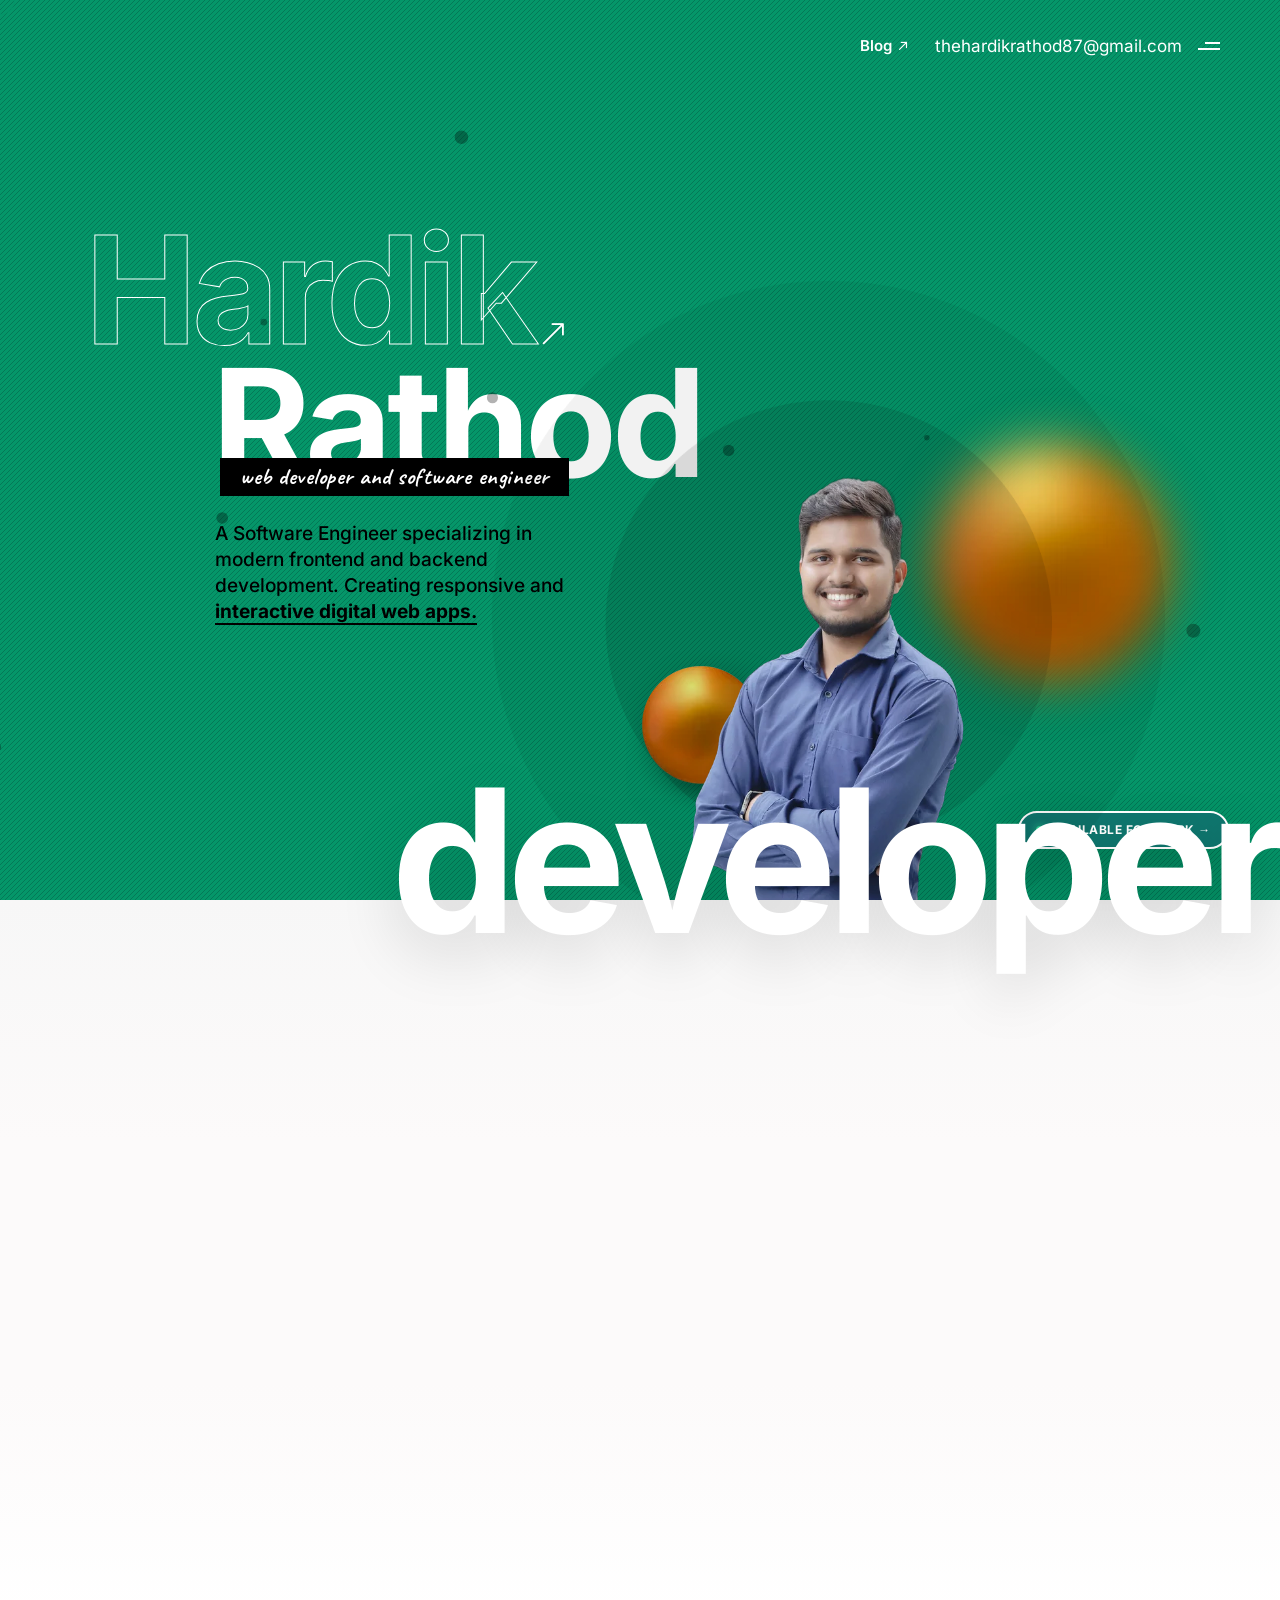
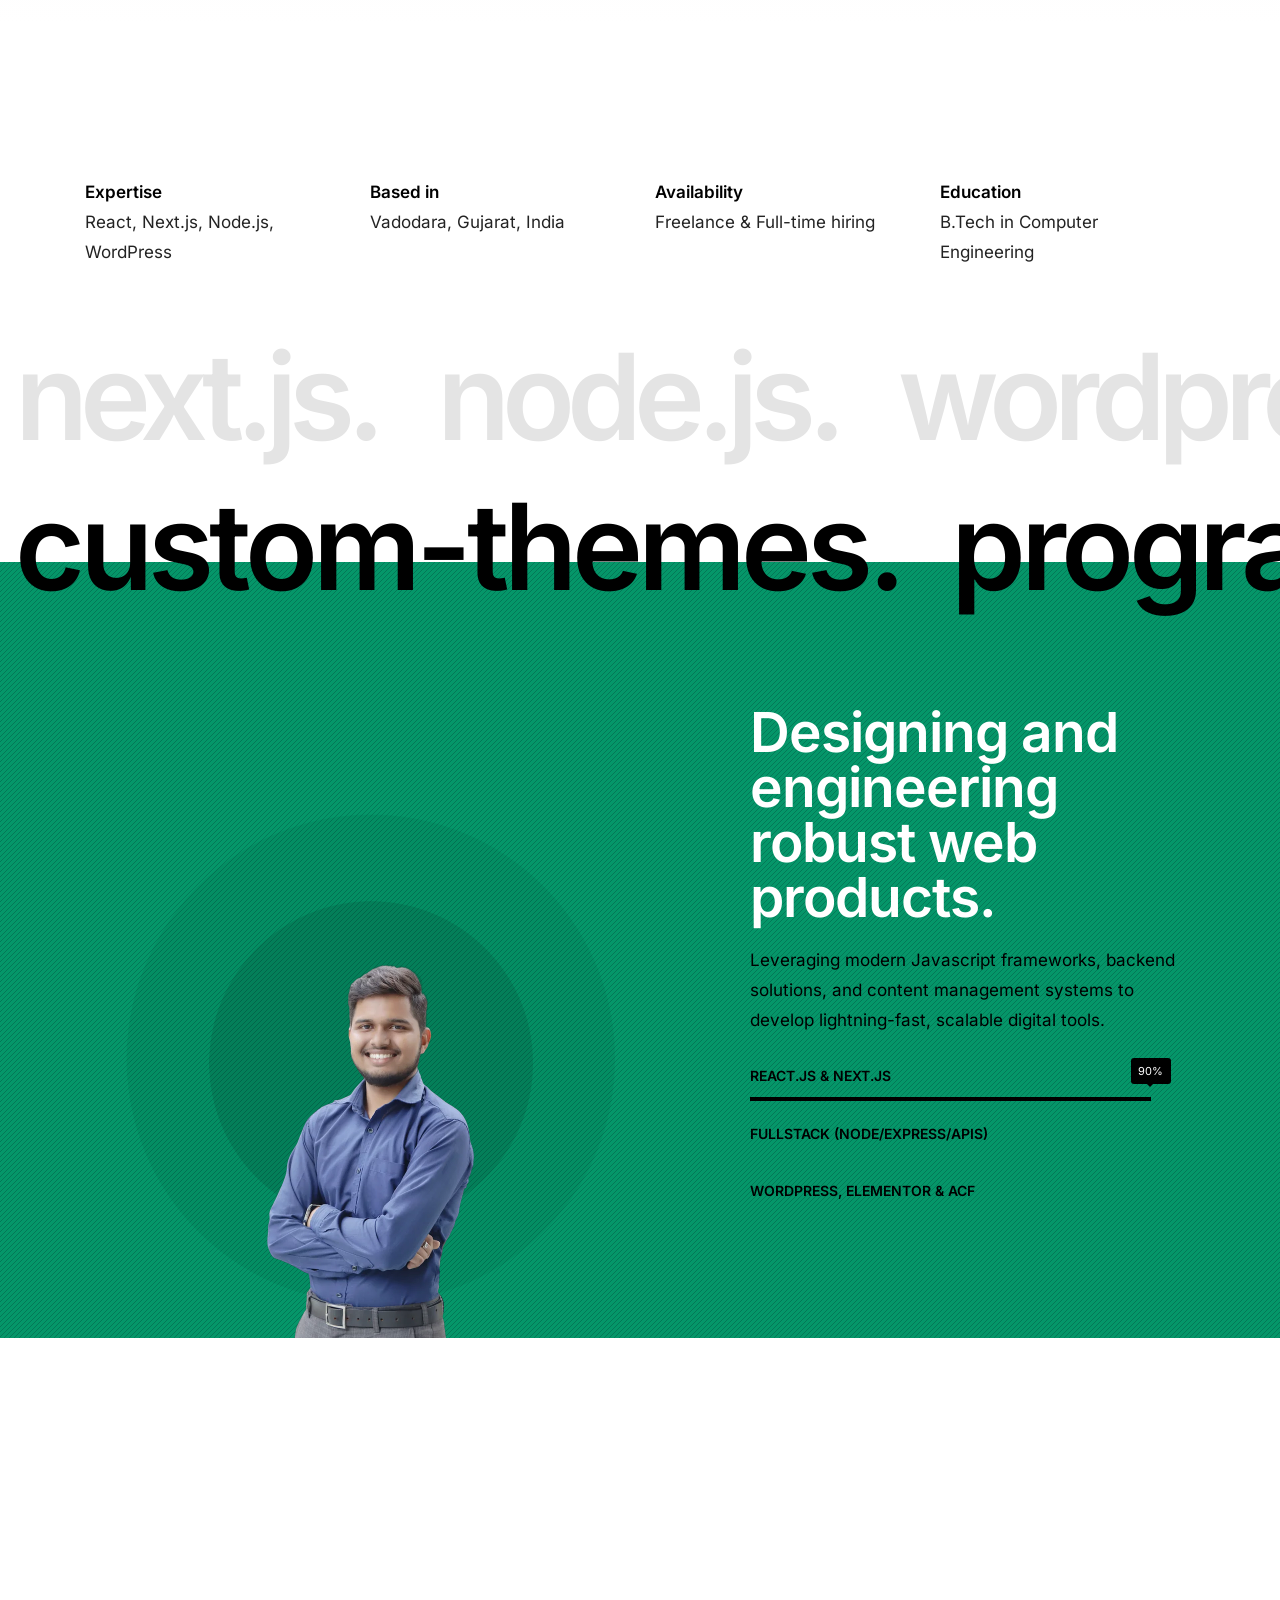
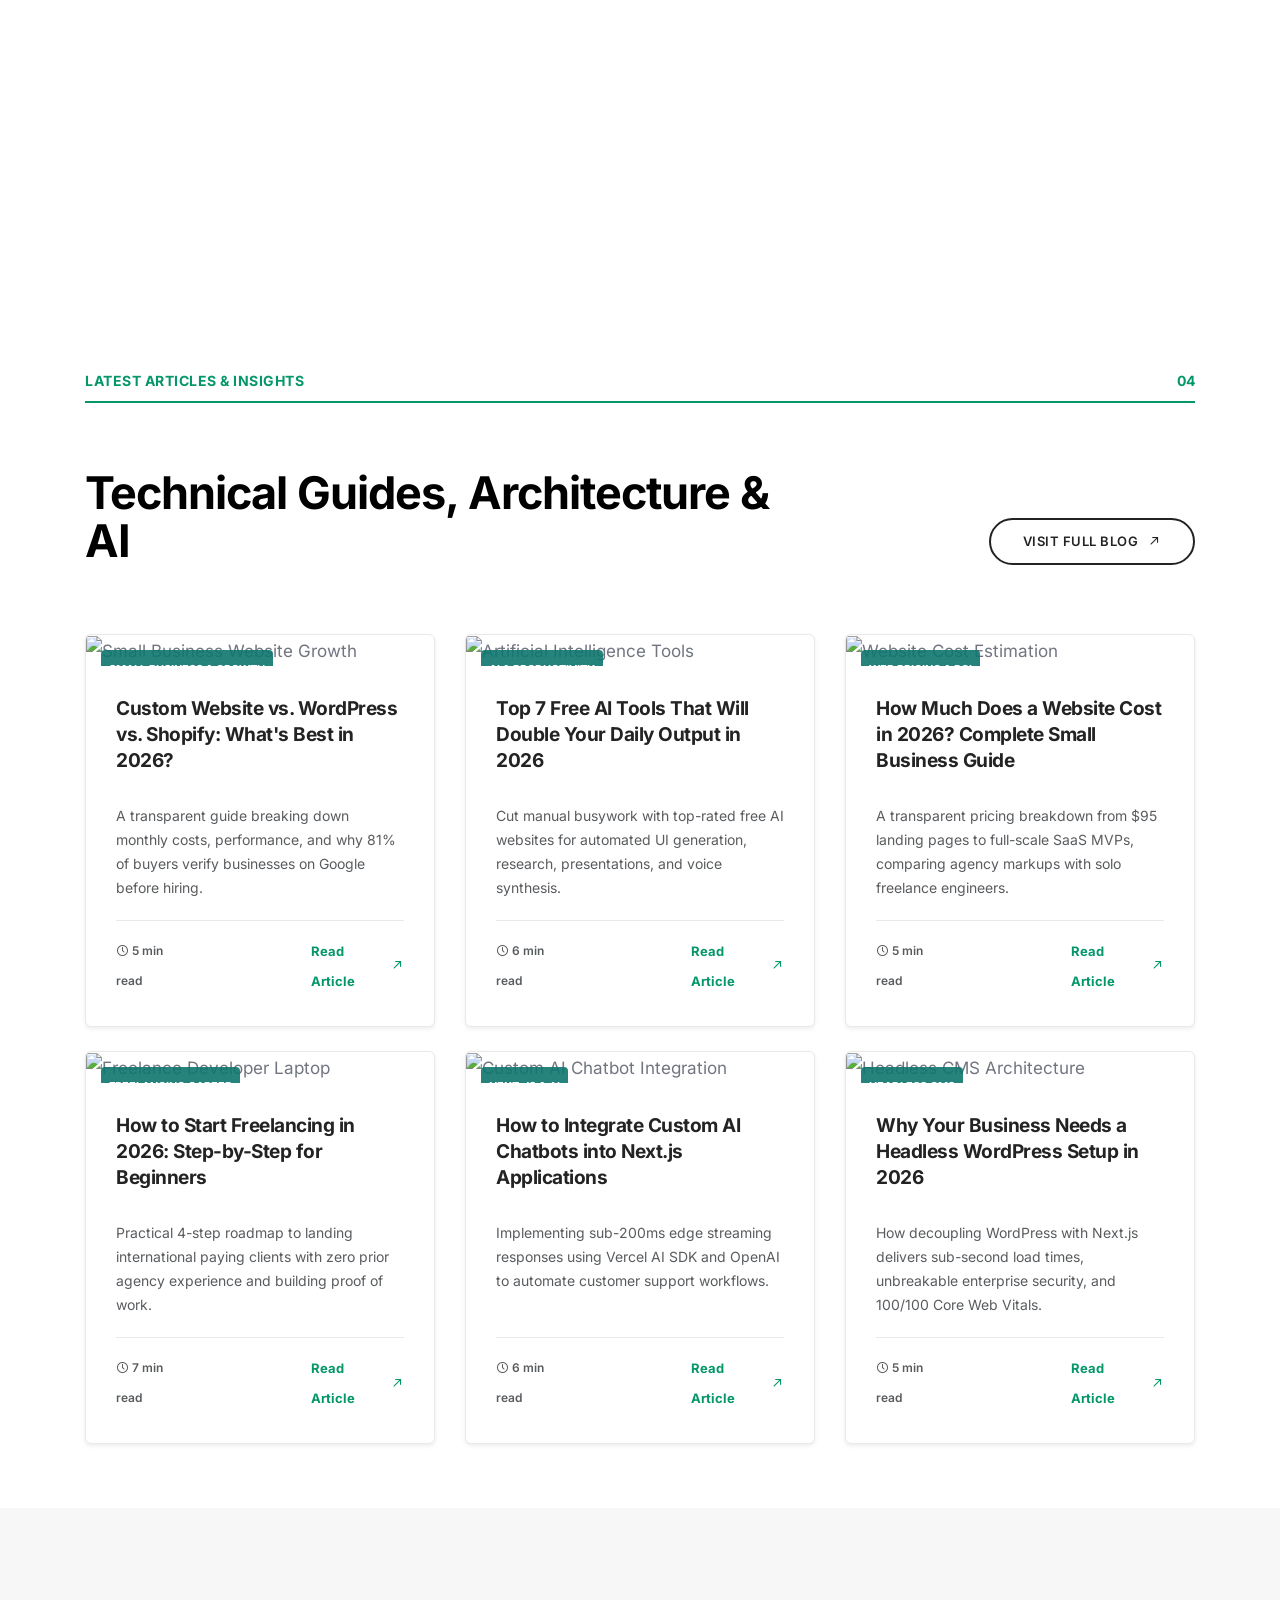
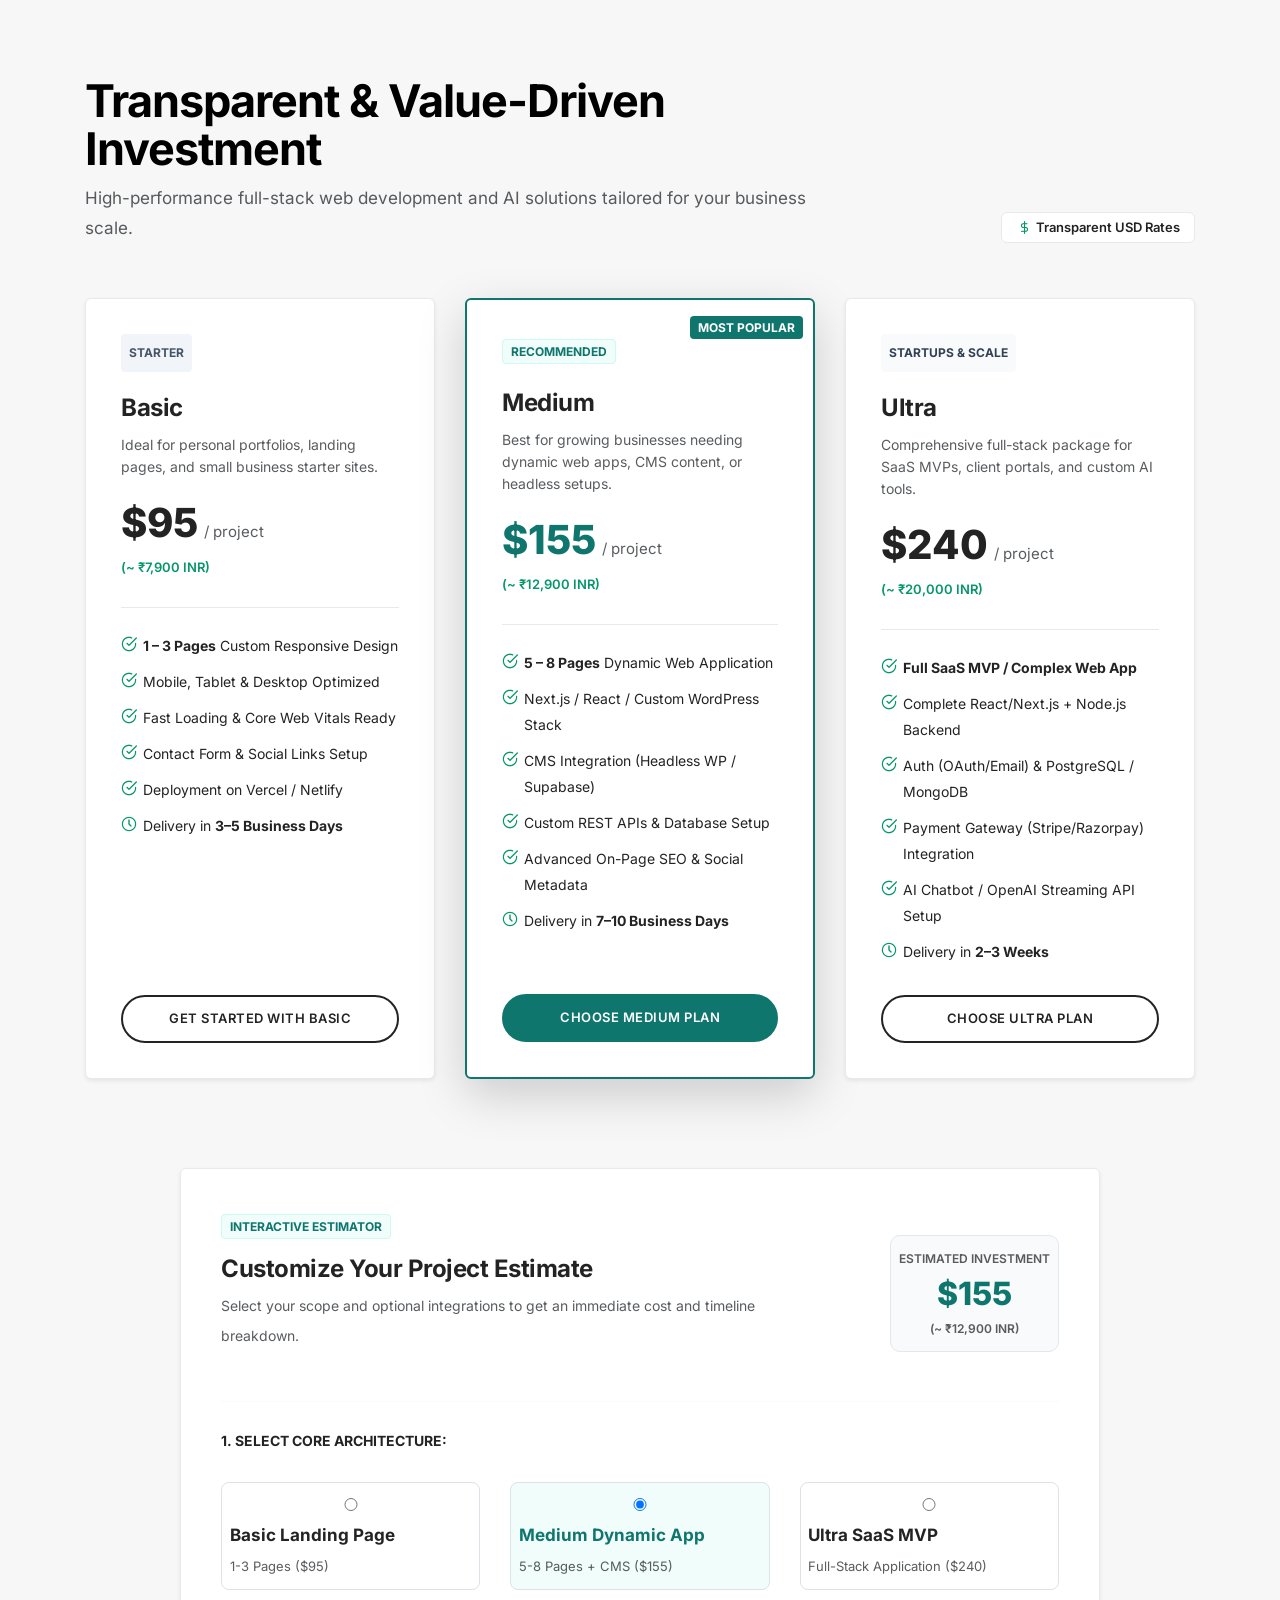
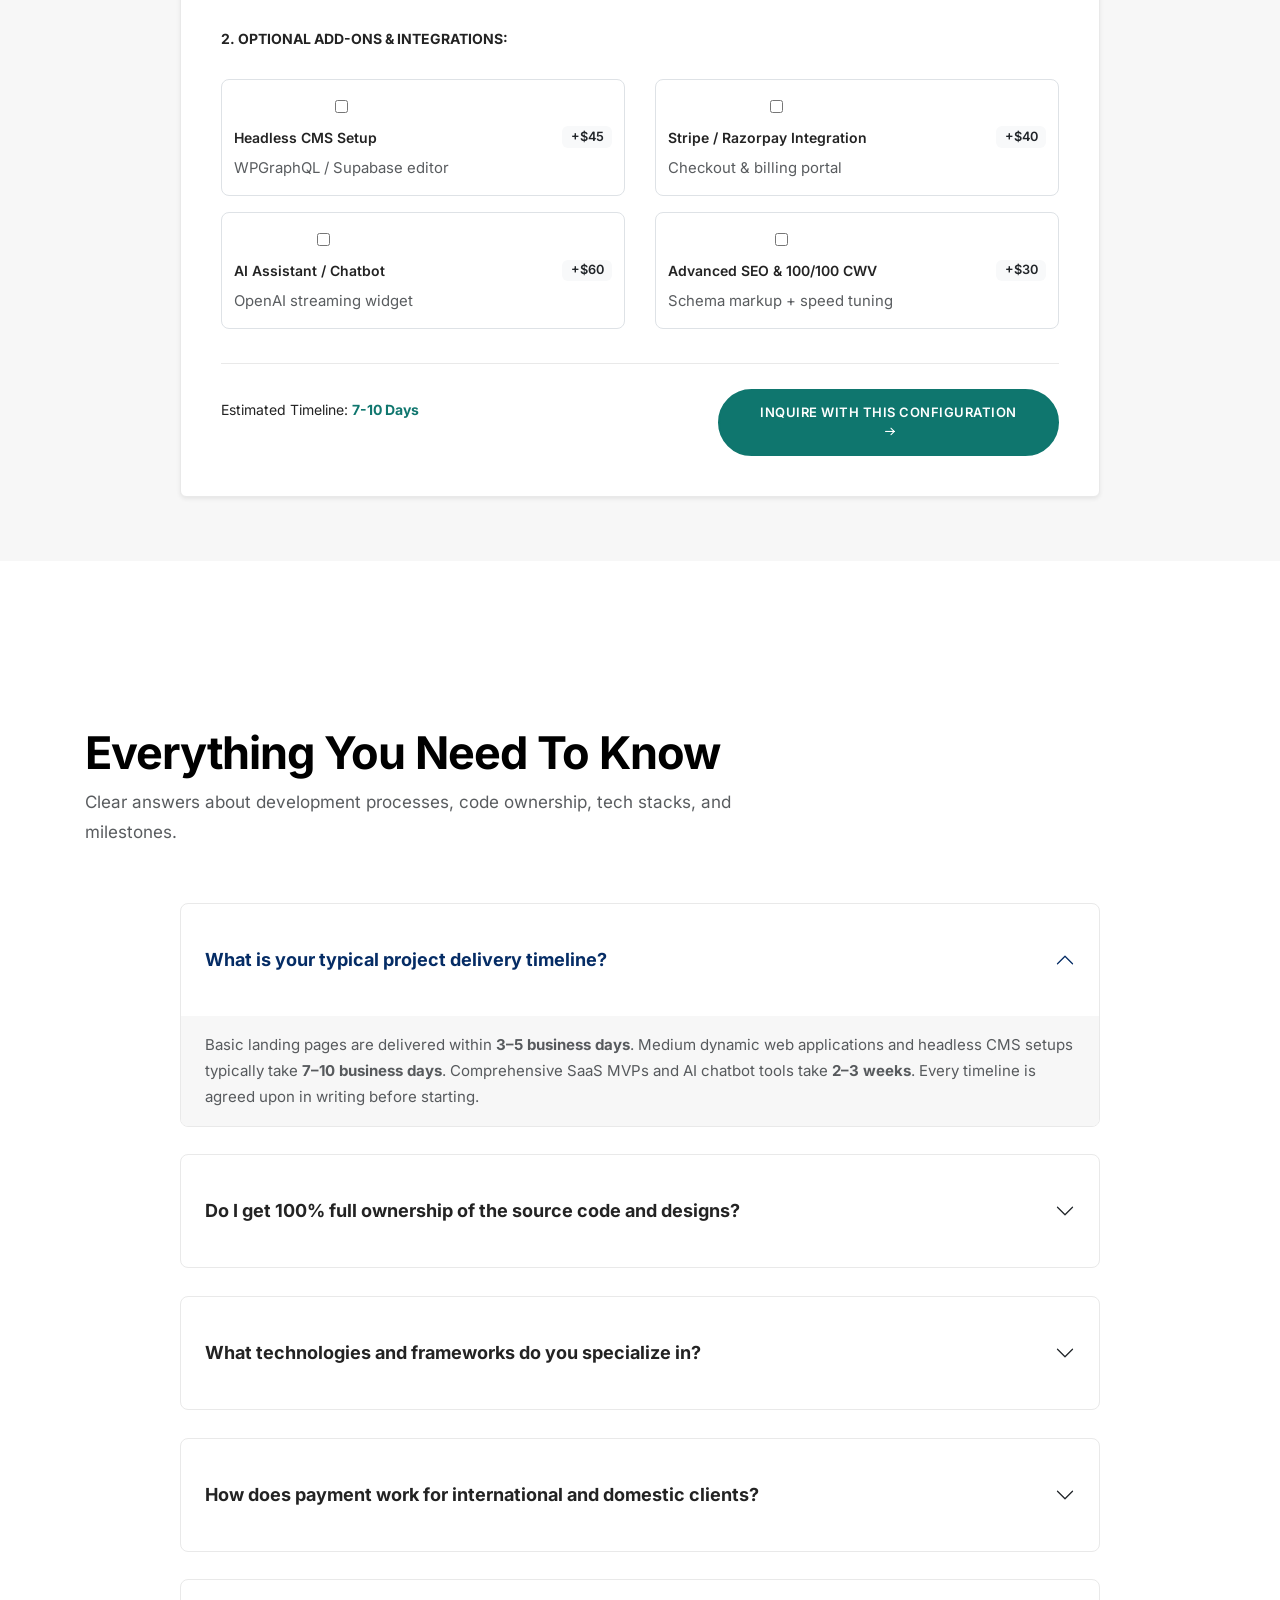
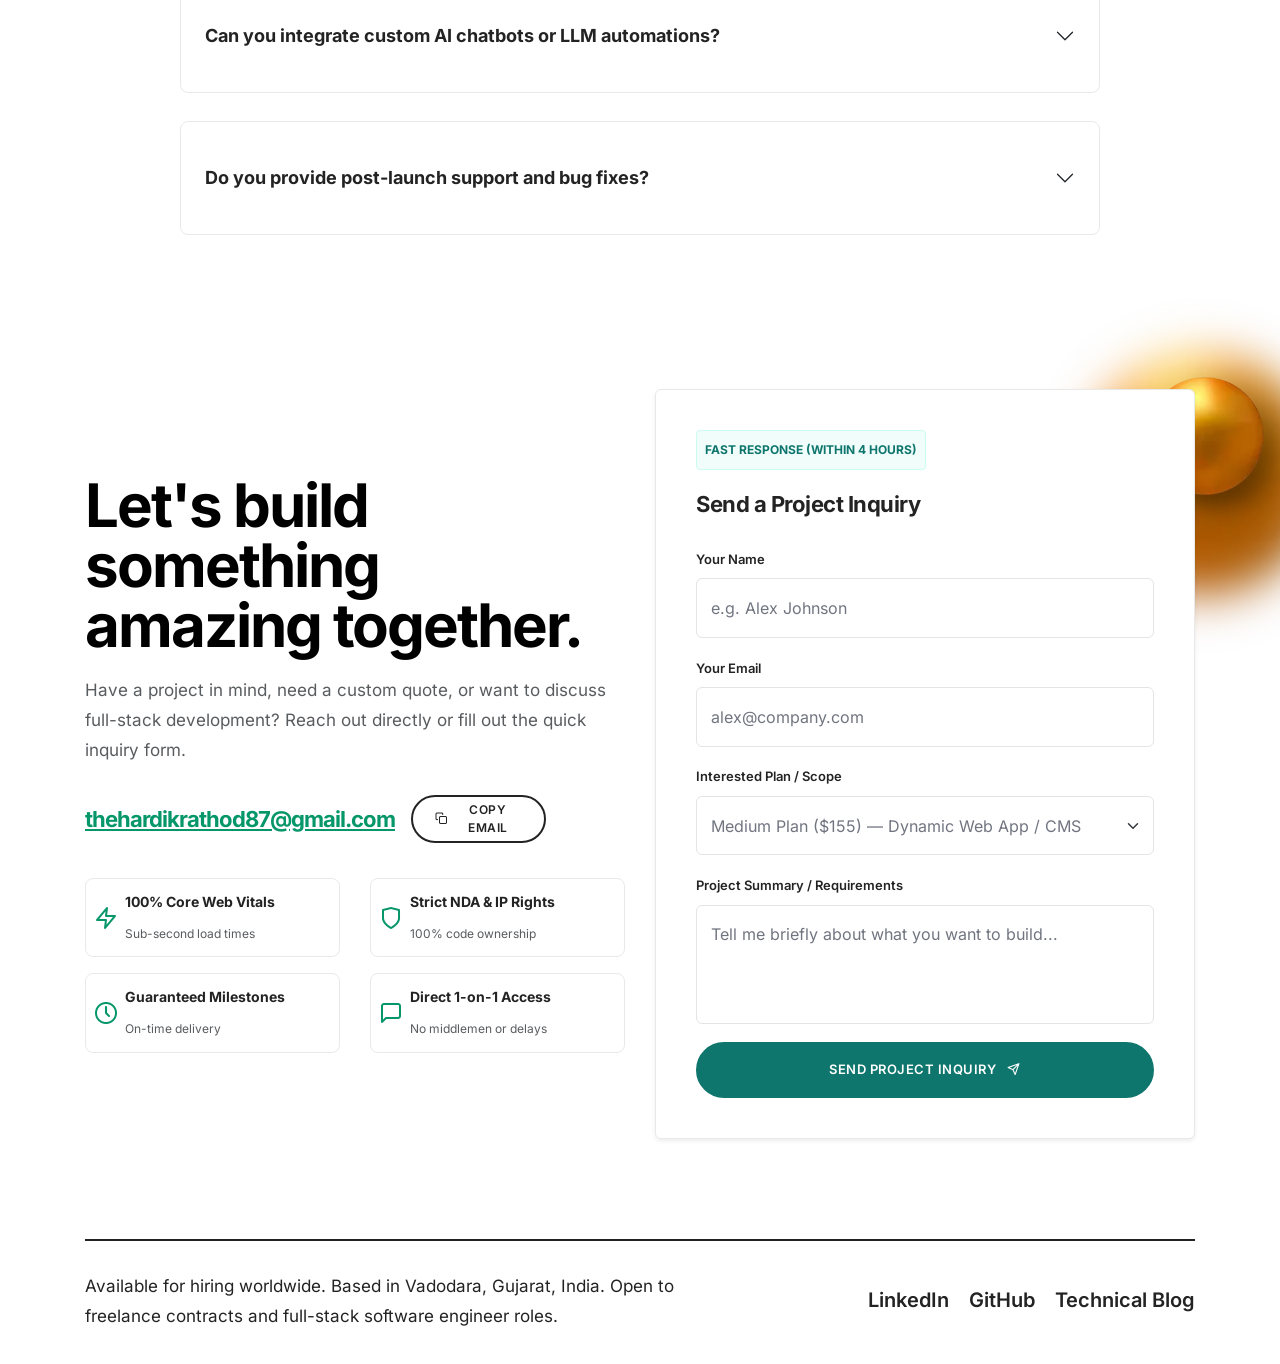
==== index.html @ 5e5c0893 "perf(pagespeed): optimize WebP assets, defer scripts, eliminate render blocking CSS and font imports" ====
<!doctype html>
<html class="no-js" lang="en">
    <head>
        <title>Hardik Rathod | Freelance Web Developer & Software Engineer | Vadodara & Remote</title>
        <meta charset="utf-8">
        <meta http-equiv="X-UA-Compatible" content="IE=edge" />
        <meta name="author" content="Hardik Rathod">
        <meta name="viewport" content="width=device-width,initial-scale=1.0" />
        
        <!-- Local & Search Intent SEO Meta Tags -->
        <meta name="description" content="Looking for a reliable freelance web developer near you? Hardik Rathod builds high-performance custom websites, React/Next.js web apps, and eCommerce solutions for businesses in Vadodara, India, and worldwide.">
        <meta name="keywords" content="freelancer near me, web developer near me, freelance web developer, hire website developer, React developer for hire, full stack developer Vadodara, web developer Gujarat, freelance software engineer India, affordable website design, Nextjs developer, custom WordPress developer">
        
        <!-- Geo-Location Tags for Local Search ('Near Me' Queries) -->
        <meta name="geo.region" content="IN-GJ" />
        <meta name="geo.placename" content="Vadodara, Gujarat, India" />
        <meta name="geo.position" content="22.3072;73.1812" />
        <meta name="ICBM" content="22.3072, 73.1812" />
        
        <!-- OpenGraph Social Tags -->
        <meta property="og:title" content="Hardik Rathod | Freelance Web Developer & Software Engineer">
        <meta property="og:description" content="High-performance custom web development, Next.js web applications, and AI integrations. Available for freelance hire worldwide.">
        <meta property="og:image" content="https://www.hardikrathod.me/images/og-preview.png">
        <meta property="og:url" content="https://www.hardikrathod.me/">
        <meta property="og:type" content="website">
        <meta property="og:site_name" content="Hardik Rathod Portfolio">

        <!-- Twitter Card Tags -->
        <meta name="twitter:card" content="summary_large_image">
        <meta name="twitter:title" content="Hardik Rathod | Freelance Web Developer & Software Engineer">
        <meta name="twitter:description" content="High-performance custom web development, Next.js web applications, and AI integrations. Available for freelance hire worldwide.">
        <meta name="twitter:image" content="https://www.hardikrathod.me/images/og-preview.png">

        <!-- Canonical Tag for SEO -->
        <link rel="canonical" href="https://www.hardikrathod.me/" />

        <!-- Schema.org JSON-LD Structured Data for Google SEO -->
        <script type="application/ld+json">
        {
          "@context": "https://schema.org",
          "@graph": [
            {
              "@type": "Person",
              "@id": "https://www.hardikrathod.me/#person",
              "name": "Hardik Rathod",
              "jobTitle": "Freelance Full-Stack Web Developer & Software Engineer",
              "url": "https://www.hardikrathod.me/",
              "sameAs": [
                "https://www.linkedin.com/in/hardik-rathod-7b12bb282",
                "https://github.com/TheHardik07",
                "https://blog.hardikrathod.me"
              ],
              "address": {
                "@type": "PostalAddress",
                "addressLocality": "Vadodara",
                "addressRegion": "Gujarat",
                "postalCode": "390001",
                "addressCountry": "India"
              },
              "email": "thehardikrathod87@gmail.com",
              "telephone": "+91-7698831599",
              "description": "Freelance Full-Stack Web Developer and Computer Engineer specializing in React, Next.js, Node.js, Headless WordPress, and AI Chatbot integrations."
            },
            {
              "@type": "ProfessionalService",
              "@id": "https://www.hardikrathod.me/#service",
              "name": "Hardik Rathod Freelance Web Development & Software Engineering",
              "url": "https://www.hardikrathod.me/",
              "priceRange": "$95 - $240",
              "currenciesAccepted": "USD, INR",
              "paymentAccepted": "Stripe, Razorpay, Wire Transfer, UPI",
              "areaServed": [
                {
                  "@type": "Country",
                  "name": "Worldwide"
                },
                {
                  "@type": "City",
                  "name": "Vadodara"
                },
                {
                  "@type": "State",
                  "name": "Gujarat"
                }
              ],
              "address": {
                "@type": "PostalAddress",
                "addressLocality": "Vadodara",
                "addressRegion": "Gujarat",
                "postalCode": "390001",
                "addressCountry": "IN"
              },
              "geo": {
                "@type": "GeoCoordinates",
                "latitude": 22.3072,
                "longitude": 73.1812
              },
              "provider": {
                "@id": "https://www.hardikrathod.me/#person"
              },
              "hasOfferCatalog": {
                "@type": "OfferCatalog",
                "name": "Web Development Services",
                "itemListElement": [
                  {
                    "@type": "Offer",
                    "itemOffered": {
                      "@type": "Service",
                      "name": "Basic Web Package",
                      "description": "Custom responsive landing page or starter site with sub-second performance."
                    },
                    "price": "95",
                    "priceCurrency": "USD"
                  },
                  {
                    "@type": "Offer",
                    "itemOffered": {
                      "@type": "Service",
                      "name": "Medium Web App & CMS Package",
                      "description": "Dynamic web app or Headless WordPress setup with custom APIs and CMS."
                    },
                    "price": "155",
                    "priceCurrency": "USD"
                  },
                  {
                    "@type": "Offer",
                    "itemOffered": {
                      "@type": "Service",
                      "name": "Ultra Full-Stack & SaaS MVP Package",
                      "description": "Full SaaS MVP build with authentication, database, payment gateway, and AI chatbot integration."
                    },
                    "price": "240",
                    "priceCurrency": "USD"
                  }
                ]
              }
            },
            {
              "@type": "FAQPage",
              "@id": "https://www.hardikrathod.me/#faq",
              "mainEntity": [
                {
                  "@type": "Question",
                  "name": "What is your typical project delivery timeline?",
                  "acceptedAnswer": {
                    "@type": "Answer",
                    "text": "Basic landing pages are delivered within 3-5 business days. Medium dynamic web apps take 7-10 business days. Complex SaaS MVPs and AI integrations take 2-3 weeks."
                  }
                },
                {
                  "@type": "Question",
                  "name": "Do I get full ownership of the source code and design?",
                  "acceptedAnswer": {
                    "@type": "Answer",
                    "text": "Yes, 100%. Upon project completion, you receive full intellectual property rights, complete GitHub repository access, and clean, documented source code."
                  }
                },
                {
                  "@type": "Question",
                  "name": "What technologies and frameworks do you build with?",
                  "acceptedAnswer": {
                    "@type": "Answer",
                    "text": "I build with modern JavaScript/TypeScript, React, Next.js (App Router), Node.js, Express, Tailwind CSS, Headless WordPress, Supabase, PostgreSQL, MongoDB, and OpenAI APIs."
                  }
                },
                {
                  "@type": "Question",
                  "name": "How does payment work for international and Indian clients?",
                  "acceptedAnswer": {
                    "@type": "Answer",
                    "text": "Payments are processed securely via Stripe, Wire Transfer, or Razorpay/UPI with milestone-based invoicing (50% upfront, 50% upon final approval and live deployment)."
                  }
                },
                {
                  "@type": "Question",
                  "name": "Can you integrate custom AI chatbots or automate workflows?",
                  "acceptedAnswer": {
                    "@type": "Answer",
                    "text": "Yes. I build real-time streaming conversational AI assistants using OpenAI, Anthropic, and the Vercel AI SDK to automate support and user onboarding."
                  }
                },
                {
                  "@type": "Question",
                  "name": "Do you provide post-launch support and maintenance?",
                  "acceptedAnswer": {
                    "@type": "Answer",
                    "text": "Yes. Every project includes post-launch testing and warranty bug fixes. Ongoing monthly retainers are also available for continuous feature development."
                  }
                }
              ]
            }
          ]
        }
        </script>

        <!-- favicon icon -->
        <link rel="shortcut icon" href="images/favicon.png">
        <link rel="apple-touch-icon" href="images/apple-touch-icon-57x57.png">
        <link rel="apple-touch-icon" sizes="72x72" href="images/apple-touch-icon-72x72.png">
        <link rel="apple-touch-icon" sizes="114x114" href="images/apple-touch-icon-114x114.png">
        <!-- Theme color for mobile browser tab -->
        <meta name="theme-color" content="#0f766e">

        <!-- Preconnect to Google Fonts & Preload Critical LCP Asset -->
        <link rel="preconnect" href="https://fonts.googleapis.com">
        <link rel="preconnect" href="https://fonts.gstatic.com" crossorigin>
        <link rel="preload" as="image" href="images/hardik.webp" type="image/webp" fetchpriority="high">
        
        <!-- Google Fonts with font-display: swap (Inter + Caveat) -->
        <link rel="preload" as="style" href="https://fonts.googleapis.com/css2?family=Inter:wght@300;400;500;600;700;800&family=Caveat:wght@600;700&display=swap">
        <link href="https://fonts.googleapis.com/css2?family=Inter:wght@300;400;500;600;700;800&family=Caveat:wght@600;700&display=swap" rel="stylesheet" media="print" onload="this.media='all'">
        <noscript><link href="https://fonts.googleapis.com/css2?family=Inter:wght@300;400;500;600;700;800&family=Caveat:wght@600;700&display=swap" rel="stylesheet"></noscript>

        <!-- Core Stylesheets -->
        <link rel="stylesheet" href="css/vendors.min.css"/>
        <link rel="stylesheet" href="css/style.min.css"/>
        <link rel="stylesheet" href="css/responsive.min.css"/>
        <link rel="stylesheet" href="theme/freelancer/freelancer.css"/>  

        <!-- Non-critical Icons Deferred for Zero Render-Blocking -->
        <link rel="preload" as="style" href="css/icon.min.css">
        <link rel="stylesheet" href="css/icon.min.css" media="print" onload="this.media='all'">
        <noscript><link rel="stylesheet" href="css/icon.min.css"></noscript>
    </head>
    <body data-mobile-nav-style="classic" class="custom-cursor landing-page">
        <!-- start cursor -->
        <div class="cursor-page-inner">
            <div class="circle-cursor circle-cursor-inner"></div>
            <div class="circle-cursor circle-cursor-outer"></div>
        </div>
        <!-- end cursor -->
        <!-- start header -->
        <header>
            <!-- start navigation -->
            <nav class="navbar navbar-expand-lg header-transparent bg-transparent disable-fixed" data-header-hover="dark">
                <div class="container-fluid">
                    <div class="col-auto col-lg-2 me-lg-0 me-auto">
                        <a class="navbar-brand text-white fw-700 fs-24" href="index.html">
                            hardik.dev
                        </a>
                    </div>
                    <div class="col-auto col-lg-4 text-end lg-pe-0">
                        <div class="header-icon">
                            <a href="https://blog.hardikrathod.me" target="_blank" class="text-white me-25px d-none d-sm-inline-block fw-600 fs-15">Blog <i class="feather icon-feather-arrow-up-right fs-14"></i></a>
                            <a href="mailto:thehardikrathod87@gmail.com" class="text-white">thehardikrathod87@gmail.com</a>
                            <div class="header-push-button hamburger-push-button icon sm-pe-15px" role="button" tabindex="0" aria-label="Toggle navigation menu">
                                <div class="push-button"> 
                                    <span></span>
                                    <span></span> 
                                </div> 
                            </div> 
                        </div>
                    </div>
                </div>
            </nav>
            <!-- end navigation -->
            <!-- start hamburger menu -->
            <div class="push-menu hamburger-nav header-dark hamburger-menu-half bg-dark-gray md-w-60 sm-w-100">
                <span class="close-menu text-dark-gray bg-white" role="button" tabindex="0" aria-label="Close navigation menu"><i class="fa-solid fa-xmark"></i></span>
                <div class="d-flex flex-column justify-content-center h-100 ps-18 pb-12 xxl-p-12 sm-p-20px">
                    <div class="hamburger-menu menu-list-wrapper w-80 lg-w-100 lg-no-margin sm-mt-auto sm-mb-auto" data-scroll-options='{ "theme": "light" }'> 
                        <ul class="menu-item-list fw-500 p-0">
                            <li class="menu-item"><a href="#home" class="inner-link nav-link">Home</a></li>
                            <li class="menu-item"><a href="#about" class="inner-link nav-link">About Me</a></li>
                            <li class="menu-item"><a href="#expertise" class="inner-link nav-link">Skills</a></li>
                            <li class="menu-item"><a href="#awards" class="inner-link nav-link">Experience</a></li> 
                            <li class="menu-item"><a href="#blog" class="inner-link nav-link">Blog</a></li> 
                            <li class="menu-item"><a href="#pricing" class="inner-link nav-link">Pricing</a></li> 
                            <li class="menu-item"><a href="#faq" class="inner-link nav-link">FAQs</a></li> 
                            <li class="menu-item"><a href="#contact" class="inner-link nav-link">Contact</a></li>
                        </ul>
                    </div> 
                    <div class="w-90 xxl-w-100 d-none d-lg-inline-block">
                        <div class="row row-cols-1 row-cols-xl-2 menu-address">
                            <div class="col">
                                <span class="text-white fs-16 ls-05px">Location</span>
                                <div class="h-1px w-90 lg-w-100 bg-white-transparent-extra-light mt-15px mb-15px"></div>
                                <p class="fs-15 lh-26 w-90 xl-w-100 text-white fw-300">Vadodara, Gujarat, India</p>
                            </div>
                            <div class="col">
                                <span class="text-white fs-16 ls-05px">Connect with me</span>
                                <div class="h-1px w-90 xxl-w-100 bg-white-transparent-extra-light mt-15px mb-15px"></div>
                                <p class="fs-15 lh-28 w-90 xxl-w-100 lg-mb-0 fw-300">
                                    <a href="mailto:thehardikrathod87@gmail.com" class="d-block text-white text-white-hover">thehardikrathod87@gmail.com</a>
                                    <a href="tel:+917698831599" class="text-white text-white-hover">+91 76988 31599</a>
                                </p>
                            </div>
                        </div>
                    </div> 
                </div>
            </div>
            <!-- end hamburger menu -->
        </header>
        <!-- end header -->
        <main>
            <!-- start hero section -->
            <section class="full-screen magic-cursor ipad-top-space-margin md-p-0 round-cursor bg-base-color bg-sliding-line overflow-hidden position-relative md-h-850px sm-h-750px" id="home">
                <div id="particles-style-01" class="h-100 position-absolute left-0px top-0 w-100" data-particle="true" data-particle-options='{"particles": {"number": {"value": 15,"density": {"enable": true,"value_area": 2000}},"color": {"value": ["#000000", "#000000", "#000000", "#000000", "#000000"]},"shape": {"type": "circle","stroke":{"width":0,"color":"#000000"}},"opacity": {"value": 0.3,"random": false,"anim": {"enable": false,"speed": 1,"sync": false}},"size": {"value": 8,"random": true,"anim": {"enable": false,"sync": true}},"line_linked":{"enable":false,"distance":0,"color":"#ffffff","opacity":0.4,"width":1},"move": {"enable": true,"speed":1,"direction": "right","random": false,"straight": false}},"interactivity": {"detect_on": "canvas","events": {"onhover": {"enable": false,"mode": "repulse"},"onclick": {"enable": false,"mode": "push"},"resize": true}},"retina_detect": false}'></div>
                <div class="container h-100">
                    <div class="row align-items-start align-items-lg-center h-100">
                        <div class="col-xl-7 col-lg-9 md-pt-15" data-anime='{ "el": "childs", "translateY": [30, 0], "opacity": [0,1], "duration": 600, "delay": 0, "staggervalue": 300, "easing": "easeOutQuad" }'>
                            <h1 class="fs-150 sm-fs-100 lh-110 text-white fw-700 ls-minus-5px mb-0" style="white-space: nowrap;"><span class="text-outline">Hardik</span><i class="bi bi-arrow-up-right icon-very-medium lh-0 ms-5px"></i></h1>
                            <div class="ps-20">
                                <div class="fs-150 sm-fs-100 text-white fw-700 ls-minus-5px" style="white-space: nowrap;">Rathod</div>
                                <div class="top-minus-40px sm-top-minus-20px right-minus-3px sm-right-0px position-relative">
                                    <span class="text-white bg-black ps-20px pe-20px d-inline-block mb-25px ms-5px" style="font-family: 'Caveat', 'Dancing Script', cursive; font-size: 23px; line-height: 38px; font-weight: 700; letter-spacing: 0.5px; text-transform: none;">web developer and software engineer</span>
                                    <div class="fs-19 lh-26 text-black fw-500 w-75 md-w-80 sm-w-100">A Software Engineer specializing in modern frontend and backend development. Creating responsive and <span class="fw-700 text-decoration-line-bottom-medium text-black">interactive digital web apps.</span></div>
                                </div>                            
                            </div>
                        </div>
                        <div class="position-absolute right-100px bottom-minus-100px w-55 md-w-60 xs-w-100 md-right-150px xs-right-0px z-index-9">
                            <img src="images/circle-bg.webp" width="355" height="355" loading="eager" decoding="async" class="position-absolute top-20 right-minus-50px" alt="Decorative background circle" data-bottom-top="transform: translateY(-150px)" data-top-bottom="transform: translateY(150px)">
                            <img src="images/sphere.webp" width="180" height="180" loading="eager" decoding="async" class="position-absolute top-50 left-150px z-index-99 animation-float" alt="Floating sphere accent" data-bottom-top="transform: translateY(-50px)" data-top-bottom="transform: translateY(50px)">
                            <div class="atropos" data-atropos>
                                <div class="atropos-scale">
                                    <div class="atropos-rotate">
                                        <div class="atropos-inner text-center">
                                            <div data-atropos-offset="-5" class="position-absolute left-0px right-0px">
                                                <img src="images/line-grid.png" width="847" height="847" alt="Decorative grid pattern">
                                            </div>
                                            <!-- Customized Profile Image (Transparent Cutout, WebP & High Priority LCP) -->
                                            <img data-atropos-offset="5" class="position-relative" src="images/hardik.webp" width="1030" height="1100" fetchpriority="high" decoding="async" alt="Hardik Rathod - Web Developer Profile Image">
                                        </div> 
                                    </div>
                                </div>
                            </div>
                        </div>
                    </div>
                </div>
            </section>
            <!-- end hero section -->
            <!-- start about section -->
            <section id="about" class="big-section bg-gradient-top-very-light-gray pb-0 sm-pt-0">
                <div class="overlap-section mb-2 top-minus-40px position-relative z-index-9 md-mb-0">
                    <div class="fs-335 text-white fw-700 ls-minus-10px md-ls-minus-5px text-end text-shadow-large">developer</div>
                </div>
                <div class="container">
                    <div class="row">
                        <div class="col-12">
                            <div class="row align-items-center mb-6" data-anime='{ "opacity": [0,1], "duration": 600, "delay": 0, "staggervalue": 300, "easing": "easeOutQuad" }'>
                                <div class="col-10">
                                    <span class="text-base-color fw-700 text-uppercase fs-14 ls-05px">About Hardik Rathod</span>
                                </div>
                                <div class="col-2 text-end"> 
                                    <span class="text-base-color fs-14 fw-700">01</span>
                                </div>
                                <div class="col-12 mt-5px"> 
                                    <div class="separator-line-2px w-100 d-block bg-base-color"></div>
                                </div>
                            </div>
                            <div class="row mb-6">
                                <div class="col-xl-4 col-lg-5" data-anime='{ "el": "childs", "translateY": [30, 0], "opacity": [0,1], "duration": 600, "delay": 0, "staggervalue": 300, "easing": "easeOutQuad" }'>
                                    <h2 class="fw-700 ls-minus-1px mb-20px fs-36">Computer Engineer focused on web application development.</h2>
                                    <p class="w-85 lg-w-100">Web Developer with hands-on experience building responsive, high-performance websites and web applications using React, Next.js, and WordPress.</p>
                                </div>
                                <div class="col-xl-8 col-lg-7" data-anime='{ "el": "childs", "translateY": [30, 0], "opacity": [0,1], "duration": 600, "delay": 0, "staggervalue": 300, "easing": "easeOutQuad" }'>
                                    <div class="row align-items-center border-bottom border-color-light-medium-gray mb-30px pb-30px">
                                        <div class="col-md-3">
                                            <div class="fs-18 fw-600">Development</div>
                                        </div>
                                        <div class="col-md-9 last-paragraph-no-margin">
                                            <p>Skilled in frontend architectures using React.js and Next.js, translating Figma mockups into pixel-perfect, responsive cross-browser-compatible layouts.</p>
                                        </div>
                                    </div>
                                    <div class="row align-items-center border-bottom border-color-light-medium-gray mb-30px pb-30px">
                                        <div class="col-md-3">
                                            <div class="fs-18 fw-600">Architecture</div>
                                        </div>
                                        <div class="col-md-9 last-paragraph-no-margin">
                                            <p>Comfortable across the stack implementing secure, collaborative server architectures, RESTful APIs, and database structures using Node.js, Express.js, MongoDB, and Supabase.</p>
                                        </div>
                                    </div> 
                                    <div class="row align-items-center">
                                        <div class="col-md-3">
                                            <div class="fs-18 fw-600">CMS & SEO</div>
                                        </div>
                                        <div class="col-md-9 last-paragraph-no-margin">
                                            <p>Experienced with WordPress theme creation from scratch with Advanced Custom Fields (ACF), optimization for Core Web Vitals, and audits to maximize on-page Google SEO.</p>
                                        </div>
                                    </div> 
                                </div>
                            </div>
                            <div class="row row-cols-1 row-cols-lg-4 row-cols-md-2" data-anime='{ "el": "childs", "translateY": [30, 0], "opacity": [0,1], "duration": 600, "delay": 0, "staggervalue": 300, "easing": "easeOutQuad" }'>
                                <div class="col last-paragraph-no-margin lg-mb-30px">
                                    <span class="fw-600 d-block text-black">Expertise</span>
                                    <p>React, Next.js, Node.js, WordPress</p>
                                </div>
                                <div class="col last-paragraph-no-margin lg-mb-30px">
                                    <span class="fw-600 d-block text-black">Based in</span>
                                    <p>Vadodara, Gujarat, India</p>
                                </div>
                                <div class="col last-paragraph-no-margin sm-mb-30px">
                                    <span class="fw-600 d-block text-black">Availability</span>
                                    <p>Freelance & Full-time hiring</p>
                                </div>
                                <div class="col last-paragraph-no-margin">
                                    <span class="fw-600 d-block text-black">Education</span>
                                    <p>B.Tech in Computer Engineering</p>
                                </div>
                            </div>
                        </div>
                    </div> 
                </div>
            </section>
            <!-- end about section -->
            <!-- Portfolio section removed (to be added later) -->
            <!-- start swiper marquees -->
            <section class="overflow-hidden position-relative half-section overlap-height pb-0">
                <div class="container-fluid overlap-gap-section">
                    <div class="row position-relative">
                        <div class="col swiper swiper-width-auto text-center pb-30px sm-pb-0px" data-slider-options='{ "slidesPerView": "auto", "spaceBetween":60, "speed": 8000, "loop": true, "autoplay": { "delay":0, "disableOnInteraction": false }, "allowTouchMove": false, "effect": "slide" }'>
                            <div class="swiper-wrapper marquee-slide">
                                <div class="swiper-slide">
                                    <div class="fs-180 xl-fs-120 sm-fs-80 text-extra-medium-gray fw-600 ls-minus-8px sm-ls-minus-4px word-break-normal">react.</div>
                                </div>
                                <div class="swiper-slide">
                                    <div class="fs-180 xl-fs-120 sm-fs-80 text-extra-medium-gray fw-600 ls-minus-8px sm-ls-minus-4px word-break-normal">next.js.</div>
                                </div> 
                                <div class="swiper-slide">
                                    <div class="fs-180 xl-fs-120 sm-fs-80 text-extra-medium-gray fw-600 ls-minus-8px sm-ls-minus-4px word-break-normal">node.js.</div>
                                </div> 
                                <div class="swiper-slide">
                                    <div class="fs-180 xl-fs-120 sm-fs-80 text-extra-medium-gray fw-600 ls-minus-8px sm-ls-minus-4px word-break-normal">wordpress.</div>
                                </div> 
                                <div class="swiper-slide">
                                    <div class="fs-180 xl-fs-120 sm-fs-80 text-extra-medium-gray fw-600 ls-minus-8px sm-ls-minus-4px word-break-normal">fullstack.</div>
                                </div> 
                                <div class="swiper-slide">
                                    <div class="fs-180 xl-fs-120 sm-fs-80 text-extra-medium-gray fw-600 ls-minus-8px sm-ls-minus-4px word-break-normal">database.</div>
                                </div> 
                            </div> 
                        </div>  
                    </div>
                </div> 
            </section>
            <!-- end swiper marquees -->
            <!-- start skills section -->
            <section class="bg-base-color bg-sliding-line position-relative pb-0">
                <div class="container-fluid overlap-section">
                    <div class="row position-relative">
                        <div class="col swiper swiper-width-auto text-center pb-30px sm-pb-0px" data-slider-options='{ "slidesPerView": "auto", "spaceBetween":50, "speed": 8000, "loop": true, "autoplay": { "delay":0, "disableOnInteraction": false, "reverseDirection": true }, "allowTouchMove": false, "effect": "slide" }'>
                            <div class="swiper-wrapper marquee-slide">
                                <div class="swiper-slide">
                                    <div class="fs-150 xl-fs-120 sm-fs-80 text-black fw-600 ls-minus-5px sm-ls-minus-4px word-break-normal">programming.</div>
                                </div>
                                <div class="swiper-slide">
                                    <div class="fs-150 xl-fs-120 sm-fs-80 text-black fw-600 ls-minus-5px sm-ls-minus-4px word-break-normal">databases.</div>
                                </div>  
                                <div class="swiper-slide">
                                    <div class="fs-150 xl-fs-120 sm-fs-80 text-black fw-600 ls-minus-5px sm-ls-minus-4px word-break-normal">webapps.</div>
                                </div> 
                                <div class="swiper-slide">
                                    <div class="fs-150 xl-fs-120 sm-fs-80 text-black fw-600 ls-minus-5px sm-ls-minus-4px word-break-normal">rest-apis.</div>
                                </div> 
                                <div class="swiper-slide">
                                    <div class="fs-150 xl-fs-120 sm-fs-80 text-black fw-600 ls-minus-5px sm-ls-minus-4px word-break-normal">custom-themes.</div>
                                </div> 
                            </div> 
                        </div>  
                    </div>
                </div>
                <div id="expertise" class="container overflow-y-hidden">
                    <div class="row align-items-end flex-column-reverse flex-lg-row">
                        <div class="col-lg-7 position-relative overflow-hidden">
                            <div class="outside-box-bottom-2 outside-box-left-5">
                                <div class="atropos" data-atropos>
                                    <div class="atropos-scale">
                                        <div class="atropos-rotate">
                                            <div class="atropos-inner text-center overflow-visible">
                                                <div data-atropos-offset="-1" class="position-absolute left-0px right-0px">
                                                    <img src="images/line-grid.png" width="847" height="847" loading="lazy" decoding="async" class="w-70" alt="Grid pattern decorative background">
                                                </div>
                                                <!-- Custom Profile in Skills (Transparent Cutout, WebP & Lazy Loaded) -->
                                                <img data-atropos-offset="5" class="position-relative" src="images/hardik.webp" width="1030" height="1100" loading="lazy" decoding="async" style="max-height: 550px; width: auto;" alt="Hardik Rathod - Web Developer Skills Profile Picture">
                                            </div> 
                                        </div>
                                    </div>
                                </div> 
                            </div>
                        </div>
                        <div class="col-lg-5 mb-6 mt-6 md-mb-0" data-anime='{ "el": "childs", "translateY": [30, 0], "opacity": [0,1], "duration": 600, "delay": 0, "staggervalue": 300, "easing": "easeOutQuad" }'>
                            <h2 class="fw-600 text-white mb-20px ls-minus-1px fs-36">Designing and engineering robust web products.</h2>
                            <p class="w-90 text-black xl-w-100">Leveraging modern Javascript frameworks, backend solutions, and content management systems to develop lightning-fast, scalable digital tools.</p>
                            <div class="progress-bar-style-01 mt-14 d-block">
                                <!-- start progress bar item -->
                                <div class="progress mb-12 sm-mb-20 bg-transparent">
                                    <div class="progress-bar-title d-inline-block text-black text-uppercase fs-14 fw-600">React.js & Next.js</div>
                                    <div class="progress-bar bg-black" role="progressbar" aria-valuenow="90" aria-valuemin="0" aria-valuemax="100" aria-label="react-next-skills">
                                        <span class="progress-bar-percent text-center bg-black fs-11 lh-12 text-white">90%</span>
                                    </div>
                                </div>
                                <!-- end progress bar item -->
                                <!-- start progress bar item -->
                                <div class="progress mb-12 sm-mb-20 bg-transparent">
                                    <div class="progress-bar-title d-inline-block text-black text-uppercase fs-14 fw-600">Fullstack (Node/Express/APIs)</div>
                                    <div class="progress-bar bg-black" role="progressbar" aria-valuenow="85" aria-valuemin="0" aria-valuemax="100" aria-label="fullstack-skills">
                                        <span class="progress-bar-percent text-center bg-black fs-11 lh-12 text-white">85%</span>
                                    </div>
                                </div>
                                <!-- end progress bar item -->
                                <!-- start progress bar item -->
                                <div class="progress mb-12 sm-mb-20 bg-transparent">
                                    <div class="progress-bar-title d-inline-block text-black text-uppercase fs-14 fw-600">WordPress, Elementor & ACF</div>
                                    <div class="progress-bar bg-black" role="progressbar" aria-valuenow="95" aria-valuemin="0" aria-valuemax="100" aria-label="wordpress-skills">
                                        <span class="progress-bar-percent text-center bg-black fs-11 lh-12 text-white">95%</span>
                                    </div>
                                </div>
                                <!-- end progress bar item -->
                            </div>
                        </div>
                    </div>
                </div>
            </section>
            <!-- end skills section -->
            <!-- start experience section -->
            <section id="awards" class="pb-0">
                <div class="container">
                    <div class="row">
                        <div class="col-md-12">
                            <div class="row align-items-center mb-6" data-anime='{ "opacity": [0,1], "duration": 600, "delay": 0, "staggervalue": 300, "easing": "easeOutQuad" }'>
                                <div class="col-10">
                                    <span class="text-base-color fw-700 text-uppercase fs-14 ls-05px">Professional Experience</span>
                                </div>
                                <div class="col-2 text-end"> 
                                    <span class="text-base-color fs-14 fw-700">03</span>
                                </div>
                                <div class="col-12 mt-5px"> 
                                    <div class="separator-line-2px w-100 d-block bg-base-color"></div>
                                </div>
                            </div>
                            <div class="row">
                                <div class="col-xl-4 col-lg-5 last-paragraph-no-margin md-mb-30px" data-anime='{ "el": "childs", "translateY": [30, 0], "opacity": [0,1], "duration": 600, "delay": 0, "staggervalue": 300, "easing": "easeOutQuad" }'>
                                    <h3 class="fw-700 ls-minus-1px mb-20px fs-28">Focused on industry-standard engineering.</h3>
                                    <p class="w-85 lg-w-100">Proven history of internships and freelance web developer roles, delivering functional logic, clean codebases, and SEO-optimized structures.</p>
                                </div>
                                <div class="col-xl-8 col-lg-7" data-anime='{ "el": "childs", "translateY": [30, 0], "opacity": [0,1], "duration": 600, "delay": 0, "staggervalue": 300, "easing": "easeOutQuad" }'>
                                    <div class="row g-0">
                                        <div class="col-2 text-center align-self-center">
                                            <span class="text-dark-gray fs-14 fw-600">Zeus</span>
                                        </div>
                                        <div class="col-8 last-paragraph-no-margin ps-30px pe-30px pt-15px pb-15px border-start border-color-light-medium-gray"> 
                                            <p>Web Developer - <span class="fw-600 text-dark-gray">Zeusinfinity Services</span></p>
                                            <span class="fs-13 text-muted">Core WordPress Custom Theme Engineering and PHP development.</span>
                                        </div>
                                        <div class="col-2 align-self-center text-center">
                                            <span class="text-dark-gray fs-14 fw-600">May - Aug 2026</span>
                                        </div>
                                    </div>
                                    <div class="row border-top border-color-light-medium-gray g-0">
                                        <div class="col-2 text-center align-self-center">
                                            <span class="text-dark-gray fs-14 fw-600">Intern</span>
                                        </div>
                                        <div class="col-8 last-paragraph-no-margin ps-30px pe-30px pt-15px pb-15px border-start border-color-light-medium-gray"> 
                                            <p>Python Developer Intern - <span class="fw-600 text-dark-gray">Vaults of Code</span></p>
                                            <span class="fs-13 text-muted">Solved programming challenges, engineered student CLI logs and Expense Tracker web app interfaces.</span>
                                        </div>
                                        <div class="col-2 align-self-center text-center">
                                            <span class="text-dark-gray fs-14 fw-600">Jun - Jul 2025</span>
                                        </div>
                                    </div>
                                    <div class="row border-top border-color-light-medium-gray g-0">
                                        <div class="col-2 text-center align-self-center">
                                            <span class="text-dark-gray fs-14 fw-600">Intern</span>
                                        </div>
                                        <div class="col-8 last-paragraph-no-margin ps-30px pe-30px pt-15px pb-15px border-start border-color-light-medium-gray"> 
                                            <p>Web Developer Intern - <span class="fw-600 text-dark-gray">Mamo Technolabs LLP</span></p>
                                            <span class="fs-13 text-muted">Implemented UI features in Tailwind CSS. Built Express.js backend logic, REST APIs and MongoDB connections.</span>
                                        </div>
                                        <div class="col-2 align-self-center text-center">
                                            <span class="text-dark-gray fs-14 fw-600">Dec 24 - Jan 25</span>
                                        </div>
                                    </div>
                                </div>
                            </div>
                        </div>
                    </div>
                </div>
            </section>
            <!-- end experience section -->
            <!-- start blog section -->
            <section id="blog" class="pt-5 pb-5 sm-pt-35px sm-pb-35px">
                <div class="container">
                    <div class="row">
                        <div class="col-md-12">
                            <div class="row align-items-center mb-6" data-anime='{ "opacity": [0,1], "duration": 600, "delay": 0, "staggervalue": 300, "easing": "easeOutQuad" }'>
                                <div class="col-10">
                                    <span class="text-base-color fw-700 text-uppercase fs-14 ls-05px">Latest Articles & Insights</span>
                                </div>
                                <div class="col-2 text-end"> 
                                    <span class="text-base-color fs-14 fw-700">04</span>
                                </div>
                                <div class="col-12 mt-5px"> 
                                    <div class="separator-line-2px w-100 d-block bg-base-color"></div>
                                </div>
                            </div>
                            <div class="row justify-content-between align-items-end mb-4">
                                <div class="col-lg-8">
                                    <h2 class="fs-45 sm-fs-32 text-black fw-700 ls-minus-1px mb-0">Technical Guides, Architecture & AI</h2>
                                </div>
                                <div class="col-lg-4 text-lg-end mt-2 mt-lg-0">
                                    <a href="https://blog.hardikrathod.me" target="_blank" class="btn btn-medium btn-transparent-dark-gray btn-rounded fw-600">
                                        Visit Full Blog <i class="feather icon-feather-arrow-up-right"></i>
                                    </a>
                                </div>
                            </div>
                            <div class="row row-cols-1 row-cols-lg-3 row-cols-md-2 g-4 mt-2">
                                <!-- Blog Card 1 -->
                                <div class="col">
                                    <div class="card h-100 border border-color-light-medium-gray border-radius-12px overflow-hidden bg-white shadow-sm transition-all d-flex flex-column">
                                        <a href="https://blog.hardikrathod.me/2026/09/custom-website-vs-wordpress-vs-shopify.html" target="_blank" class="overflow-hidden d-block position-relative">
                                            <img src="https://images.unsplash.com/photo-1460925895917-afdab827c52f?auto=format&fit=crop&w=600&q=75" width="400" height="200" loading="lazy" decoding="async" alt="Small Business Website Growth" class="w-100 transition-all" style="height: 200px; object-fit: cover;">
                                            <span style="background: rgba(15, 118, 110, 0.9); color: #ffffff;" class="position-absolute top-15px left-15px fs-11 fw-700 text-uppercase px-2 py-1 border-radius-4px">Small Business & Growth</span>
                                        </a>
                                        <div class="p-30px sm-p-20px d-flex flex-column flex-grow-1">
                                            <h3 class="fs-19 fw-700 text-dark-gray lh-26 mb-12px">
                                                <a href="https://blog.hardikrathod.me/2026/09/custom-website-vs-wordpress-vs-shopify.html" target="_blank" class="text-dark-gray text-base-color-hover">Custom Website vs. WordPress vs. Shopify: What's Best in 2026?</a>
                                            </h3>
                                            <p class="fs-14 lh-24 text-muted mb-20px flex-grow-1">A transparent guide breaking down monthly costs, performance, and why 81% of buyers verify businesses on Google before hiring.</p>
                                            <div class="pt-15px border-top border-color-light-medium-gray d-flex justify-content-between align-items-center">
                                                <span class="fs-12 text-muted fw-600"><i class="feather icon-feather-clock me-1"></i> 5 min read</span>
                                                <a href="https://blog.hardikrathod.me/2026/09/custom-website-vs-wordpress-vs-shopify.html" target="_blank" class="fs-13 fw-700 text-base-color d-inline-flex align-items-center">Read Article <i class="feather icon-feather-arrow-up-right ms-1"></i></a>
                                            </div>
                                        </div>
                                    </div>
                                </div>

                                <!-- Blog Card 2 -->
                                <div class="col">
                                    <div class="card h-100 border border-color-light-medium-gray border-radius-12px overflow-hidden bg-white shadow-sm transition-all d-flex flex-column">
                                        <a href="https://blog.hardikrathod.me/2026/09/top-7-free-ai-tools-that-will-double.html" target="_blank" class="overflow-hidden d-block position-relative">
                                            <img src="https://images.unsplash.com/photo-1618005182384-a83a8bd57fbe?auto=format&fit=crop&w=600&q=75" width="400" height="200" loading="lazy" decoding="async" alt="Artificial Intelligence Tools" class="w-100 transition-all" style="height: 200px; object-fit: cover;">
                                            <span style="background: rgba(15, 118, 110, 0.9); color: #ffffff;" class="position-absolute top-15px left-15px fs-11 fw-700 text-uppercase px-2 py-1 border-radius-4px">AI & Productivity</span>
                                        </a>
                                        <div class="p-30px sm-p-20px d-flex flex-column flex-grow-1">
                                            <h3 class="fs-19 fw-700 text-dark-gray lh-26 mb-12px">
                                                <a href="https://blog.hardikrathod.me/2026/09/top-7-free-ai-tools-that-will-double.html" target="_blank" class="text-dark-gray text-base-color-hover">Top 7 Free AI Tools That Will Double Your Daily Output in 2026</a>
                                            </h3>
                                            <p class="fs-14 lh-24 text-muted mb-20px flex-grow-1">Cut manual busywork with top-rated free AI websites for automated UI generation, research, presentations, and voice synthesis.</p>
                                            <div class="pt-15px border-top border-color-light-medium-gray d-flex justify-content-between align-items-center">
                                                <span class="fs-12 text-muted fw-600"><i class="feather icon-feather-clock me-1"></i> 6 min read</span>
                                                <a href="https://blog.hardikrathod.me/2026/09/top-7-free-ai-tools-that-will-double.html" target="_blank" class="fs-13 fw-700 text-base-color d-inline-flex align-items-center">Read Article <i class="feather icon-feather-arrow-up-right ms-1"></i></a>
                                            </div>
                                        </div>
                                    </div>
                                </div>

                                <!-- Blog Card 3 -->
                                <div class="col">
                                    <div class="card h-100 border border-color-light-medium-gray border-radius-12px overflow-hidden bg-white shadow-sm transition-all d-flex flex-column">
                                        <a href="https://blog.hardikrathod.me/2026/09/how-much-does-website-cost-in-2026.html" target="_blank" class="overflow-hidden d-block position-relative">
                                            <img src="https://images.unsplash.com/photo-1554224155-6726b3ff858f?auto=format&fit=crop&w=600&q=75" width="400" height="200" loading="lazy" decoding="async" alt="Website Cost Estimation" class="w-100 transition-all" style="height: 200px; object-fit: cover;">
                                            <span style="background: rgba(15, 118, 110, 0.9); color: #ffffff;" class="position-absolute top-15px left-15px fs-11 fw-700 text-uppercase px-2 py-1 border-radius-4px">Web Pricing & ROI</span>
                                        </a>
                                        <div class="p-30px sm-p-20px d-flex flex-column flex-grow-1">
                                            <h3 class="fs-19 fw-700 text-dark-gray lh-26 mb-12px">
                                                <a href="https://blog.hardikrathod.me/2026/09/how-much-does-website-cost-in-2026.html" target="_blank" class="text-dark-gray text-base-color-hover">How Much Does a Website Cost in 2026? Complete Small Business Guide</a>
                                            </h3>
                                            <p class="fs-14 lh-24 text-muted mb-20px flex-grow-1">A transparent pricing breakdown from $95 landing pages to full-scale SaaS MVPs, comparing agency markups with solo freelance engineers.</p>
                                            <div class="pt-15px border-top border-color-light-medium-gray d-flex justify-content-between align-items-center">
                                                <span class="fs-12 text-muted fw-600"><i class="feather icon-feather-clock me-1"></i> 5 min read</span>
                                                <a href="https://blog.hardikrathod.me/2026/09/how-much-does-website-cost-in-2026.html" target="_blank" class="fs-13 fw-700 text-base-color d-inline-flex align-items-center">Read Article <i class="feather icon-feather-arrow-up-right ms-1"></i></a>
                                            </div>
                                        </div>
                                    </div>
                                </div>

                                <!-- Blog Card 4 -->
                                <div class="col">
                                    <div class="card h-100 border border-color-light-medium-gray border-radius-12px overflow-hidden bg-white shadow-sm transition-all d-flex flex-column">
                                        <a href="https://blog.hardikrathod.me/2026/09/how-to-start-freelancing-in-2026-step.html" target="_blank" class="overflow-hidden d-block position-relative">
                                            <img src="https://images.unsplash.com/photo-1579621970563-ebec7560ff3e?auto=format&fit=crop&w=600&q=75" width="400" height="200" loading="lazy" decoding="async" alt="Freelance Developer Laptop" class="w-100 transition-all" style="height: 200px; object-fit: cover;">
                                            <span style="background: rgba(15, 118, 110, 0.9); color: #ffffff;" class="position-absolute top-15px left-15px fs-11 fw-700 text-uppercase px-2 py-1 border-radius-4px">Freelancing Career</span>
                                        </a>
                                        <div class="p-30px sm-p-20px d-flex flex-column flex-grow-1">
                                            <h3 class="fs-19 fw-700 text-dark-gray lh-26 mb-12px">
                                                <a href="https://blog.hardikrathod.me/2026/09/how-to-start-freelancing-in-2026-step.html" target="_blank" class="text-dark-gray text-base-color-hover">How to Start Freelancing in 2026: Step-by-Step for Beginners</a>
                                            </h3>
                                            <p class="fs-14 lh-24 text-muted mb-20px flex-grow-1">Practical 4-step roadmap to landing international paying clients with zero prior agency experience and building proof of work.</p>
                                            <div class="pt-15px border-top border-color-light-medium-gray d-flex justify-content-between align-items-center">
                                                <span class="fs-12 text-muted fw-600"><i class="feather icon-feather-clock me-1"></i> 7 min read</span>
                                                <a href="https://blog.hardikrathod.me/2026/09/how-to-start-freelancing-in-2026-step.html" target="_blank" class="fs-13 fw-700 text-base-color d-inline-flex align-items-center">Read Article <i class="feather icon-feather-arrow-up-right ms-1"></i></a>
                                            </div>
                                        </div>
                                    </div>
                                </div>

                                <!-- Blog Card 5 -->
                                <div class="col">
                                    <div class="card h-100 border border-color-light-medium-gray border-radius-12px overflow-hidden bg-white shadow-sm transition-all d-flex flex-column">
                                        <a href="https://blog.hardikrathod.me/2026/09/how-to-integrate-custom-ai-chatbots.html" target="_blank" class="overflow-hidden d-block position-relative">
                                            <img src="https://images.unsplash.com/photo-1677442136019-21780ecad995?auto=format&fit=crop&w=600&q=75" width="400" height="200" loading="lazy" decoding="async" alt="Custom AI Chatbot Integration" class="w-100 transition-all" style="height: 200px; object-fit: cover;">
                                            <span style="background: rgba(15, 118, 110, 0.9); color: #ffffff;" class="position-absolute top-15px left-15px fs-11 fw-700 text-uppercase px-2 py-1 border-radius-4px">Next.js & AI</span>
                                        </a>
                                        <div class="p-30px sm-p-20px d-flex flex-column flex-grow-1">
                                            <h3 class="fs-19 fw-700 text-dark-gray lh-26 mb-12px">
                                                <a href="https://blog.hardikrathod.me/2026/09/how-to-integrate-custom-ai-chatbots.html" target="_blank" class="text-dark-gray text-base-color-hover">How to Integrate Custom AI Chatbots into Next.js Applications</a>
                                            </h3>
                                            <p class="fs-14 lh-24 text-muted mb-20px flex-grow-1">Implementing sub-200ms edge streaming responses using Vercel AI SDK and OpenAI to automate customer support workflows.</p>
                                            <div class="pt-15px border-top border-color-light-medium-gray d-flex justify-content-between align-items-center">
                                                <span class="fs-12 text-muted fw-600"><i class="feather icon-feather-clock me-1"></i> 6 min read</span>
                                                <a href="https://blog.hardikrathod.me/2026/09/how-to-integrate-custom-ai-chatbots.html" target="_blank" class="fs-13 fw-700 text-base-color d-inline-flex align-items-center">Read Article <i class="feather icon-feather-arrow-up-right ms-1"></i></a>
                                            </div>
                                        </div>
                                    </div>
                                </div>

                                <!-- Blog Card 6 -->
                                <div class="col">
                                    <div class="card h-100 border border-color-light-medium-gray border-radius-12px overflow-hidden bg-white shadow-sm transition-all d-flex flex-column">
                                        <a href="https://blog.hardikrathod.me/2026/09/why-your-business-needs-headless.html" target="_blank" class="overflow-hidden d-block position-relative">
                                            <img src="https://images.unsplash.com/photo-1507238691740-187a5b1d37b8?auto=format&fit=crop&w=600&q=75" width="400" height="200" loading="lazy" decoding="async" alt="Headless CMS Architecture" class="w-100 transition-all" style="height: 200px; object-fit: cover;">
                                            <span style="background: rgba(15, 118, 110, 0.9); color: #ffffff;" class="position-absolute top-15px left-15px fs-11 fw-700 text-uppercase px-2 py-1 border-radius-4px">Headless CMS</span>
                                        </a>
                                        <div class="p-30px sm-p-20px d-flex flex-column flex-grow-1">
                                            <h3 class="fs-19 fw-700 text-dark-gray lh-26 mb-12px">
                                                <a href="https://blog.hardikrathod.me/2026/09/why-your-business-needs-headless.html" target="_blank" class="text-dark-gray text-base-color-hover">Why Your Business Needs a Headless WordPress Setup in 2026</a>
                                            </h3>
                                            <p class="fs-14 lh-24 text-muted mb-20px flex-grow-1">How decoupling WordPress with Next.js delivers sub-second load times, unbreakable enterprise security, and 100/100 Core Web Vitals.</p>
                                            <div class="pt-15px border-top border-color-light-medium-gray d-flex justify-content-between align-items-center">
                                                <span class="fs-12 text-muted fw-600"><i class="feather icon-feather-clock me-1"></i> 5 min read</span>
                                                <a href="https://blog.hardikrathod.me/2026/09/why-your-business-needs-headless.html" target="_blank" class="fs-13 fw-700 text-base-color d-inline-flex align-items-center">Read Article <i class="feather icon-feather-arrow-up-right ms-1"></i></a>
                                            </div>
                                        </div>
                                    </div>
                                </div>
                            </div>
                        </div>
                    </div>
                </div>
            </section>
            <!-- end blog section -->
            <!-- start pricing section -->
            <section id="pricing" class="pt-5 pb-5 sm-pt-35px sm-pb-35px bg-very-light-gray">
                <div class="container">
                    <div class="row">
                        <div class="col-md-12">
                            <div class="row align-items-center mb-6" data-anime='{ "opacity": [0,1], "duration": 600, "delay": 0, "staggervalue": 300, "easing": "easeOutQuad" }'>
                                <div class="col-10">
                                    <span class="text-base-color fw-700 text-uppercase fs-14 ls-05px">Pricing Packages</span>
                                </div>
                                <div class="col-2 text-end"> 
                                    <span class="text-base-color fs-14 fw-700">05</span>
                                </div>
                                <div class="col-12 mt-5px"> 
                                    <div class="separator-line-2px w-100 d-block bg-base-color"></div>
                                </div>
                            </div>
                            <div class="row justify-content-between align-items-end mb-5">
                                <div class="col-lg-8">
                                    <h2 class="fs-45 sm-fs-32 text-black fw-700 ls-minus-1px mb-10px">Transparent & Value-Driven Investment</h2>
                                    <p class="fs-17 text-muted mb-0">High-performance full-stack web development and AI solutions tailored for your business scale.</p>
                                </div>
                                <div class="col-lg-4 text-lg-end mt-3 mt-lg-0">
                                    <span class="badge bg-white text-dark-gray border border-color-light-medium-gray px-3 py-2 fs-13 fw-600 border-radius-6px">
                                        <i class="feather icon-feather-dollar-sign text-base-color me-1"></i> Transparent USD Rates
                                    </span>
                                </div>
                            </div>
                            <div class="row row-cols-1 row-cols-lg-3 row-cols-md-2 g-4 justify-content-center">
                                <!-- Basic Plan -->
                                <div class="col">
                                    <div class="card h-100 border border-color-light-medium-gray border-radius-12px p-35px sm-p-25px bg-white transition-all shadow-sm d-flex flex-column">
                                        <div class="mb-20px d-flex justify-content-between align-items-center">
                                            <span class="fs-12 fw-700 text-uppercase px-2 py-1 border-radius-4px" style="background: #f1f5f9; color: #475569;">Starter</span>
                                        </div>
                                        <h3 class="fs-24 fw-700 text-dark-gray mb-10px">Basic</h3>
                                        <p class="fs-14 lh-22 text-muted mb-25px">Ideal for personal portfolios, landing pages, and small business starter sites.</p>
                                        <div class="d-flex align-items-baseline mb-5px">
                                            <span class="fs-40 fw-800 text-dark-gray">$95</span>
                                            <span class="fs-15 text-muted ms-2">/ project</span>
                                        </div>
                                        <span class="fs-13 fw-600 text-base-color mb-25px d-block">(~ ₹7,900 INR)</span>
                                        <div class="separator-line-1px w-100 bg-light-medium-gray mb-25px"></div>
                                        <ul class="p-0 m-0 list-unstyled fs-14 lh-26 text-dark-gray mb-30px flex-grow-1">
                                            <li class="mb-10px d-flex align-items-start"><i class="feather icon-feather-check-circle text-base-color me-2 fs-16 mt-1"></i> <span><strong>1 – 3 Pages</strong> Custom Responsive Design</span></li>
                                            <li class="mb-10px d-flex align-items-start"><i class="feather icon-feather-check-circle text-base-color me-2 fs-16 mt-1"></i> <span>Mobile, Tablet & Desktop Optimized</span></li>
                                            <li class="mb-10px d-flex align-items-start"><i class="feather icon-feather-check-circle text-base-color me-2 fs-16 mt-1"></i> <span>Fast Loading & Core Web Vitals Ready</span></li>
                                            <li class="mb-10px d-flex align-items-start"><i class="feather icon-feather-check-circle text-base-color me-2 fs-16 mt-1"></i> <span>Contact Form & Social Links Setup</span></li>
                                            <li class="mb-10px d-flex align-items-start"><i class="feather icon-feather-check-circle text-base-color me-2 fs-16 mt-1"></i> <span>Deployment on Vercel / Netlify</span></li>
                                            <li class="d-flex align-items-start"><i class="feather icon-feather-clock text-base-color me-2 fs-16 mt-1"></i> <span>Delivery in <strong>3–5 Business Days</strong></span></li>
                                        </ul>
                                        <a href="mailto:thehardikrathod87@gmail.com?subject=Inquiry:%20Basic%20Plan%20($95)%20-%20Web%20Development&body=Hi%20Hardik,%0A%0AI%20would%20like%20to%20get%20started%20with%20your%20Basic%20Plan%20($95).%0A%0AProject%20Details:%0A-%20Business%20/%20Project%20Name:%0A-%20Website%20Type:%0A-%20Target%20Timeline:%0A-%20Key%20Requirements:%0A%0ALooking%20forward%20to%20hearing%20from%20you!" class="btn btn-medium btn-transparent-dark-gray btn-rounded fw-600 w-100 text-center">
                                            Get Started with Basic
                                        </a>
                                    </div>
                                </div>
                                <!-- Medium Plan (Featured) -->
                                <div class="col">
                                    <div class="card h-100 border-2 border-radius-12px p-35px sm-p-25px bg-white transition-all shadow-lg d-flex flex-column position-relative" style="border-color: #0f766e;">
                                        <div class="position-absolute top-0 end-0 mt-3 me-3">
                                            <span class="fs-12 fw-700 text-uppercase px-2 py-1 border-radius-4px text-white" style="background: #0f766e;">Most Popular</span>
                                        </div>
                                        <div class="mb-20px">
                                            <span class="fs-12 fw-700 text-uppercase px-2 py-1 border-radius-4px" style="background: #f0fdfa; color: #0f766e; border: 1px solid #ccfbf1;">Recommended</span>
                                        </div>
                                        <h3 class="fs-24 fw-700 text-dark-gray mb-10px">Medium</h3>
                                        <p class="fs-14 lh-22 text-muted mb-25px">Best for growing businesses needing dynamic web apps, CMS content, or headless setups.</p>
                                        <div class="d-flex align-items-baseline mb-5px">
                                            <span class="fs-40 fw-800 text-dark-gray" style="color: #0f766e;">$155</span>
                                            <span class="fs-15 text-muted ms-2">/ project</span>
                                        </div>
                                        <span class="fs-13 fw-600 text-base-color mb-25px d-block">(~ ₹12,900 INR)</span>
                                        <div class="separator-line-1px w-100 bg-light-medium-gray mb-25px"></div>
                                        <ul class="p-0 m-0 list-unstyled fs-14 lh-26 text-dark-gray mb-30px flex-grow-1">
                                            <li class="mb-10px d-flex align-items-start"><i class="feather icon-feather-check-circle text-base-color me-2 fs-16 mt-1"></i> <span><strong>5 – 8 Pages</strong> Dynamic Web Application</span></li>
                                            <li class="mb-10px d-flex align-items-start"><i class="feather icon-feather-check-circle text-base-color me-2 fs-16 mt-1"></i> <span>Next.js / React / Custom WordPress Stack</span></li>
                                            <li class="mb-10px d-flex align-items-start"><i class="feather icon-feather-check-circle text-base-color me-2 fs-16 mt-1"></i> <span>CMS Integration (Headless WP / Supabase)</span></li>
                                            <li class="mb-10px d-flex align-items-start"><i class="feather icon-feather-check-circle text-base-color me-2 fs-16 mt-1"></i> <span>Custom REST APIs & Database Setup</span></li>
                                            <li class="mb-10px d-flex align-items-start"><i class="feather icon-feather-check-circle text-base-color me-2 fs-16 mt-1"></i> <span>Advanced On-Page SEO & Social Metadata</span></li>
                                            <li class="d-flex align-items-start"><i class="feather icon-feather-clock text-base-color me-2 fs-16 mt-1"></i> <span>Delivery in <strong>7–10 Business Days</strong></span></li>
                                        </ul>
                                        <a href="mailto:thehardikrathod87@gmail.com?subject=Inquiry:%20Medium%20Plan%20($155)%20-%20Web%20Development&body=Hi%20Hardik,%0A%0AI%20would%20like%20to%20get%20started%20with%20your%20Medium%20Plan%20($155).%0A%0AProject%20Details:%0A-%20Business%20/%20Project%20Name:%0A-%20Project%20Scope%20(Dynamic%20Web%20App%20/%20Next.js%20/%20WordPress%20/%20CMS):%0A-%20Target%20Timeline:%0A-%20Key%20Features%20Needed:%0A%0ALooking%20forward%20to%20hearing%20from%20you!" class="btn btn-medium btn-base-color btn-rounded fw-600 w-100 text-center text-white" style="background-color: #0f766e; border-color: #0f766e;">
                                            Choose Medium Plan
                                        </a>
                                    </div>
                                </div>
                                <!-- Ultra Plan -->
                                <div class="col">
                                    <div class="card h-100 border border-color-light-medium-gray border-radius-12px p-35px sm-p-25px bg-white transition-all shadow-sm d-flex flex-column">
                                        <div class="mb-20px d-flex justify-content-between align-items-center">
                                            <span class="fs-12 fw-700 text-uppercase px-2 py-1 border-radius-4px" style="background: #f8fafc; color: #334155;">Startups & Scale</span>
                                        </div>
                                        <h3 class="fs-24 fw-700 text-dark-gray mb-10px">Ultra</h3>
                                        <p class="fs-14 lh-22 text-muted mb-25px">Comprehensive full-stack package for SaaS MVPs, client portals, and custom AI tools.</p>
                                        <div class="d-flex align-items-baseline mb-5px">
                                            <span class="fs-40 fw-800 text-dark-gray">$240</span>
                                            <span class="fs-15 text-muted ms-2">/ project</span>
                                        </div>
                                        <span class="fs-13 fw-600 text-base-color mb-25px d-block">(~ ₹20,000 INR)</span>
                                        <div class="separator-line-1px w-100 bg-light-medium-gray mb-25px"></div>
                                        <ul class="p-0 m-0 list-unstyled fs-14 lh-26 text-dark-gray mb-30px flex-grow-1">
                                            <li class="mb-10px d-flex align-items-start"><i class="feather icon-feather-check-circle text-base-color me-2 fs-16 mt-1"></i> <span><strong>Full SaaS MVP / Complex Web App</strong></span></li>
                                            <li class="mb-10px d-flex align-items-start"><i class="feather icon-feather-check-circle text-base-color me-2 fs-16 mt-1"></i> <span>Complete React/Next.js + Node.js Backend</span></li>
                                            <li class="mb-10px d-flex align-items-start"><i class="feather icon-feather-check-circle text-base-color me-2 fs-16 mt-1"></i> <span>Auth (OAuth/Email) & PostgreSQL / MongoDB</span></li>
                                            <li class="mb-10px d-flex align-items-start"><i class="feather icon-feather-check-circle text-base-color me-2 fs-16 mt-1"></i> <span>Payment Gateway (Stripe/Razorpay) Integration</span></li>
                                            <li class="mb-10px d-flex align-items-start"><i class="feather icon-feather-check-circle text-base-color me-2 fs-16 mt-1"></i> <span>AI Chatbot / OpenAI Streaming API Setup</span></li>
                                            <li class="d-flex align-items-start"><i class="feather icon-feather-clock text-base-color me-2 fs-16 mt-1"></i> <span>Delivery in <strong>2–3 Weeks</strong></span></li>
                                        </ul>
                                        <a href="mailto:thehardikrathod87@gmail.com?subject=Inquiry:%20Ultra%20Plan%20($240)%20-%20SaaS%20MVP%20/%20Full-Stack&body=Hi%20Hardik,%0A%0AI%20would%20like%20to%20get%20started%20with%20your%20Ultra%20Plan%20($240).%0A%0AProject%20Details:%0A-%20Startup%20/%20SaaS%20/%20Product%20Name:%0A-%20Core%20Features%20(Auth,%20Database,%20Payments,%20AI%20Chatbot):%0A-%20Target%20Launch%20Timeline:%0A-%20Overview%20of%20Requirements:%0A%0ALooking%20forward%20to%20hearing%20from%20you!" class="btn btn-medium btn-transparent-dark-gray btn-rounded fw-600 w-100 text-center">
                                            Choose Ultra Plan
                                        </a>
                                    </div>
                                </div>
                            </div>

                            <!-- start interactive cost estimator -->
                            <div class="row mt-5 pt-3">
                                <div class="col-lg-10 mx-auto">
                                    <div class="card border border-color-light-medium-gray border-radius-16px p-40px sm-p-25px bg-white shadow-sm">
                                        <div class="row align-items-center mb-3">
                                            <div class="col-md-8">
                                                <span class="fs-12 fw-700 text-uppercase px-2 py-1 border-radius-4px" style="background: #f0fdfa; color: #0f766e; border: 1px solid #ccfbf1;">Interactive Estimator</span>
                                                <h3 class="fs-24 fw-700 text-dark-gray mt-2 mb-1">Customize Your Project Estimate</h3>
                                                <p class="fs-14 text-muted mb-0">Select your scope and optional integrations to get an immediate cost and timeline breakdown.</p>
                                            </div>
                                            <div class="col-md-4 text-md-end mt-3 mt-md-0">
                                                <div class="p-3 border-radius-10px d-inline-block text-center" style="background: #f8fafc; border: 1px solid #e2e8f0;">
                                                    <span class="fs-12 text-muted d-block text-uppercase fw-600">Estimated Investment</span>
                                                    <span id="calc-total-usd" class="fs-32 fw-800" style="color: #0f766e;">$155</span>
                                                    <span id="calc-total-inr" class="fs-12 d-block text-muted fw-600">(~ ₹12,900 INR)</span>
                                                </div>
                                            </div>
                                        </div>
                                        
                                        <hr class="my-4 border-color-light-medium-gray">
                                        
                                        <!-- Step 1: Base Tier -->
                                        <div class="mb-4">
                                            <label class="fs-14 fw-700 text-uppercase text-dark-gray mb-3 d-block">1. Select Core Architecture:</label>
                                            <div class="row g-3">
                                                <div class="col-md-4">
                                                    <label class="estimator-option w-100 p-3 border border-radius-8px cursor-pointer d-block transition-all" style="border-color: #cbd5e1;">
                                                        <input type="radio" name="base-plan" value="95" data-plan="Basic Landing Page" data-days="3-5 Days" class="me-2 calc-trigger">
                                                        <strong class="d-block text-dark-gray">Basic Landing Page</strong>
                                                        <span class="fs-13 text-muted">1-3 Pages ($95)</span>
                                                    </label>
                                                </div>
                                                <div class="col-md-4">
                                                    <label class="estimator-option w-100 p-3 border border-radius-8px cursor-pointer d-block transition-all selected-estimator" style="border-color: #0f766e; background: #f0fdfa;">
                                                        <input type="radio" name="base-plan" value="155" data-plan="Medium Web App" data-days="7-10 Days" checked class="me-2 calc-trigger">
                                                        <strong class="d-block" style="color: #0f766e;">Medium Dynamic App</strong>
                                                        <span class="fs-13 text-muted">5-8 Pages + CMS ($155)</span>
                                                    </label>
                                                </div>
                                                <div class="col-md-4">
                                                    <label class="estimator-option w-100 p-3 border border-radius-8px cursor-pointer d-block transition-all" style="border-color: #cbd5e1;">
                                                        <input type="radio" name="base-plan" value="240" data-plan="Ultra SaaS MVP" data-days="2-3 Weeks" class="me-2 calc-trigger">
                                                        <strong class="d-block text-dark-gray">Ultra SaaS MVP</strong>
                                                        <span class="fs-13 text-muted">Full-Stack Application ($240)</span>
                                                    </label>
                                                </div>
                                            </div>
                                        </div>

                                        <!-- Step 2: Add-on Capabilities -->
                                        <div class="mb-4">
                                            <label class="fs-14 fw-700 text-uppercase text-dark-gray mb-3 d-block">2. Optional Add-ons & Integrations:</label>
                                            <div class="row g-3">
                                                <div class="col-md-6">
                                                    <label class="addon-option w-100 p-3 border border-radius-8px cursor-pointer d-flex align-items-center justify-content-between transition-all" style="border-color: #e2e8f0;">
                                                        <div>
                                                            <input type="checkbox" value="45" data-addon="Headless CMS" class="me-2 calc-addon-trigger">
                                                            <span class="fw-600 text-dark-gray fs-14">Headless CMS Setup</span>
                                                            <small class="d-block text-muted">WPGraphQL / Supabase editor</small>
                                                        </div>
                                                        <span class="badge bg-light text-dark fw-600">+$45</span>
                                                    </label>
                                                </div>
                                                <div class="col-md-6">
                                                    <label class="addon-option w-100 p-3 border border-radius-8px cursor-pointer d-flex align-items-center justify-content-between transition-all" style="border-color: #e2e8f0;">
                                                        <div>
                                                            <input type="checkbox" value="40" data-addon="Payment Gateway" class="me-2 calc-addon-trigger">
                                                            <span class="fw-600 text-dark-gray fs-14">Stripe / Razorpay Integration</span>
                                                            <small class="d-block text-muted">Checkout & billing portal</small>
                                                        </div>
                                                        <span class="badge bg-light text-dark fw-600">+$40</span>
                                                    </label>
                                                </div>
                                                <div class="col-md-6">
                                                    <label class="addon-option w-100 p-3 border border-radius-8px cursor-pointer d-flex align-items-center justify-content-between transition-all" style="border-color: #e2e8f0;">
                                                        <div>
                                                            <input type="checkbox" value="60" data-addon="AI Chatbot" class="me-2 calc-addon-trigger">
                                                            <span class="fw-600 text-dark-gray fs-14">AI Assistant / Chatbot</span>
                                                            <small class="d-block text-muted">OpenAI streaming widget</small>
                                                        </div>
                                                        <span class="badge bg-light text-dark fw-600">+$60</span>
                                                    </label>
                                                </div>
                                                <div class="col-md-6">
                                                    <label class="addon-option w-100 p-3 border border-radius-8px cursor-pointer d-flex align-items-center justify-content-between transition-all" style="border-color: #e2e8f0;">
                                                        <div>
                                                            <input type="checkbox" value="30" data-addon="SEO Audit" class="me-2 calc-addon-trigger">
                                                            <span class="fw-600 text-dark-gray fs-14">Advanced SEO & 100/100 CWV</span>
                                                            <small class="d-block text-muted">Schema markup + speed tuning</small>
                                                        </div>
                                                        <span class="badge bg-light text-dark fw-600">+$30</span>
                                                    </label>
                                                </div>
                                            </div>
                                        </div>

                                        <div class="d-flex flex-column flex-sm-row justify-content-between align-items-center pt-3 border-top border-color-light-medium-gray">
                                            <div class="mb-3 mb-sm-0">
                                                <span class="fs-14 text-dark-gray">Estimated Timeline: <strong id="calc-timeline" style="color: #0f766e;">7-10 Business Days</strong></span>
                                            </div>
                                            <a id="calc-inquiry-btn" href="#" class="btn btn-medium btn-base-color btn-rounded fw-600 text-white" style="background-color: #0f766e; border-color: #0f766e;">
                                                Inquire with this Configuration <i class="feather icon-feather-arrow-right ms-1"></i>
                                            </a>
                                        </div>
                                    </div>
                                </div>
                            </div>
                            <!-- end interactive cost estimator -->
                        </div>
                    </div>
                </div>
            </section>
            <!-- end pricing section -->

            <!-- start faq section -->
            <section id="faq" class="pt-5 pb-5 sm-pt-35px sm-pb-35px">
                <div class="container">
                    <div class="row">
                        <div class="col-md-12">
                            <div class="row align-items-center mb-6" data-anime='{ "opacity": [0,1], "duration": 600, "delay": 0, "staggervalue": 300, "easing": "easeOutQuad" }'>
                                <div class="col-10">
                                    <span class="text-base-color fw-700 text-uppercase fs-14 ls-05px">Frequently Asked Questions</span>
                                </div>
                                <div class="col-2 text-end"> 
                                    <span class="text-base-color fs-14 fw-700">06</span>
                                </div>
                                <div class="col-12 mt-5px"> 
                                    <div class="separator-line-2px w-100 d-block bg-base-color"></div>
                                </div>
                            </div>
                            <div class="row justify-content-between align-items-end mb-5">
                                <div class="col-lg-8">
                                    <h2 class="fs-45 sm-fs-32 text-black fw-700 ls-minus-1px mb-10px">Everything You Need To Know</h2>
                                    <p class="fs-17 text-muted mb-0">Clear answers about development processes, code ownership, tech stacks, and milestones.</p>
                                </div>
                            </div>
                            <div class="row justify-content-center">
                                <div class="col-lg-10">
                                    <div class="accordion accordion-style-02" id="portfolioFAQ">
                                        <!-- FAQ Item 1 -->
                                        <div class="accordion-item mb-3 border border-color-light-medium-gray border-radius-8px overflow-hidden">
                                            <h3 class="accordion-header m-0" id="faqHeading1">
                                                <button class="accordion-button fs-18 fw-700 text-dark-gray bg-white shadow-none px-4 py-3" type="button" data-bs-toggle="collapse" data-bs-target="#faqCollapse1" aria-expanded="true" aria-controls="faqCollapse1">
                                                    What is your typical project delivery timeline?
                                                </button>
                                            </h3>
                                            <div id="faqCollapse1" class="accordion-collapse collapse show" aria-labelledby="faqHeading1" data-bs-parent="#portfolioFAQ">
                                                <div class="accordion-body px-4 py-3 text-muted fs-15 lh-26 bg-very-light-gray">
                                                    Basic landing pages are delivered within <strong>3–5 business days</strong>. Medium dynamic web applications and headless CMS setups typically take <strong>7–10 business days</strong>. Comprehensive SaaS MVPs and AI chatbot tools take <strong>2–3 weeks</strong>. Every timeline is agreed upon in writing before starting.
                                                </div>
                                            </div>
                                        </div>
                                        <!-- FAQ Item 2 -->
                                        <div class="accordion-item mb-3 border border-color-light-medium-gray border-radius-8px overflow-hidden">
                                            <h3 class="accordion-header m-0" id="faqHeading2">
                                                <button class="accordion-button collapsed fs-18 fw-700 text-dark-gray bg-white shadow-none px-4 py-3" type="button" data-bs-toggle="collapse" data-bs-target="#faqCollapse2" aria-expanded="false" aria-controls="faqCollapse2">
                                                    Do I get 100% full ownership of the source code and designs?
                                                </button>
                                            </h3>
                                            <div id="faqCollapse2" class="accordion-collapse collapse" aria-labelledby="faqHeading2" data-bs-parent="#portfolioFAQ">
                                                <div class="accordion-body px-4 py-3 text-muted fs-15 lh-26 bg-very-light-gray">
                                                    Yes, 100%. Upon project completion and final handover, all intellectual property rights, full GitHub repository ownership, and all production assets belong entirely to you with zero vendor lock-in.
                                                </div>
                                            </div>
                                        </div>
                                        <!-- FAQ Item 3 -->
                                        <div class="accordion-item mb-3 border border-color-light-medium-gray border-radius-8px overflow-hidden">
                                            <h3 class="accordion-header m-0" id="faqHeading3">
                                                <button class="accordion-button collapsed fs-18 fw-700 text-dark-gray bg-white shadow-none px-4 py-3" type="button" data-bs-toggle="collapse" data-bs-target="#faqCollapse3" aria-expanded="false" aria-controls="faqCollapse3">
                                                    What technologies and frameworks do you specialize in?
                                                </button>
                                            </h3>
                                            <div id="faqCollapse3" class="accordion-collapse collapse" aria-labelledby="faqHeading3" data-bs-parent="#portfolioFAQ">
                                                <div class="accordion-body px-4 py-3 text-muted fs-15 lh-26 bg-very-light-gray">
                                                    I specialize in modern JavaScript/TypeScript architectures including <strong>React, Next.js (App Router), Node.js, Express, Tailwind CSS, custom WordPress (Headless / WPGraphQL), Supabase, PostgreSQL, MongoDB</strong>, and <strong>OpenAI / Vercel AI SDK</strong> streaming integrations.
                                                </div>
                                            </div>
                                        </div>
                                        <!-- FAQ Item 4 -->
                                        <div class="accordion-item mb-3 border border-color-light-medium-gray border-radius-8px overflow-hidden">
                                            <h3 class="accordion-header m-0" id="faqHeading4">
                                                <button class="accordion-button collapsed fs-18 fw-700 text-dark-gray bg-white shadow-none px-4 py-3" type="button" data-bs-toggle="collapse" data-bs-target="#faqCollapse4" aria-expanded="false" aria-controls="faqCollapse4">
                                                    How does payment work for international and domestic clients?
                                                </button>
                                            </h3>
                                            <div id="faqCollapse4" class="accordion-collapse collapse" aria-labelledby="faqHeading4" data-bs-parent="#portfolioFAQ">
                                                <div class="accordion-body px-4 py-3 text-muted fs-15 lh-26 bg-very-light-gray">
                                                    I accept international payments via <strong>Stripe, Wise, and International Wire Transfer</strong>, as well as Indian domestic payments via <strong>UPI, NEFT, and Razorpay</strong>. We follow a standard milestone model: 50% upfront deposit to initiate development, and 50% upon final milestone approval and live deployment.
                                                </div>
                                            </div>
                                        </div>
                                        <!-- FAQ Item 5 -->
                                        <div class="accordion-item mb-3 border border-color-light-medium-gray border-radius-8px overflow-hidden">
                                            <h3 class="accordion-header m-0" id="faqHeading5">
                                                <button class="accordion-button collapsed fs-18 fw-700 text-dark-gray bg-white shadow-none px-4 py-3" type="button" data-bs-toggle="collapse" data-bs-target="#faqCollapse5" aria-expanded="false" aria-controls="faqCollapse5">
                                                    Can you integrate custom AI chatbots or LLM automations?
                                                </button>
                                            </h3>
                                            <div id="faqCollapse5" class="accordion-collapse collapse" aria-labelledby="faqHeading5" data-bs-parent="#portfolioFAQ">
                                                <div class="accordion-body px-4 py-3 text-muted fs-15 lh-26 bg-very-light-gray">
                                                    Yes! I implement sub-200ms edge streaming AI conversational widgets using OpenAI APIs and the Vercel AI SDK, capable of automated customer support, context-aware Q&A from your documentation, and internal workflow automations.
                                                </div>
                                            </div>
                                        </div>
                                        <!-- FAQ Item 6 -->
                                        <div class="accordion-item border border-color-light-medium-gray border-radius-8px overflow-hidden">
                                            <h3 class="accordion-header m-0" id="faqHeading6">
                                                <button class="accordion-button collapsed fs-18 fw-700 text-dark-gray bg-white shadow-none px-4 py-3" type="button" data-bs-toggle="collapse" data-bs-target="#faqCollapse6" aria-expanded="false" aria-controls="faqCollapse6">
                                                    Do you provide post-launch support and bug fixes?
                                                </button>
                                            </h3>
                                            <div id="faqCollapse6" class="accordion-collapse collapse" aria-labelledby="faqHeading6" data-bs-parent="#portfolioFAQ">
                                                <div class="accordion-body px-4 py-3 text-muted fs-15 lh-26 bg-very-light-gray">
                                                    Yes. Every project includes post-launch testing, warranty bug fixes, and handover documentation. Ongoing monthly retainers are also available if you need continuous feature development and server maintenance.
                                                </div>
                                            </div>
                                        </div>
                                    </div>
                                </div>
                            </div>
                        </div>
                    </div>
                </div>
            </section>
            <!-- end faq section -->
        </main>
        <!-- start footer section -->
        <footer id="contact" class="position-relative overflow-hidden pb-0">
            <img src="images/circle-bg.webp" width="355" height="355" loading="lazy" decoding="async" class="position-absolute top-0px right-minus-100px" alt="Decorative circular graphic"> 
            <div class="container position-relative">
                <img src="images/sphere.webp" width="180" height="180" loading="lazy" decoding="async" class="position-absolute top-20px right-minus-100px d-none d-md-block" alt="Decorative sphere shape">
                <div class="row align-items-center g-5 pb-5">
                    <!-- Left Column: Trust Badges & Direct Contact -->
                    <div class="col-lg-6 position-relative"> 
                        <div class="fs-60 md-fs-45 sm-fs-35 ls-minus-2px fw-700 text-black mb-20px">Let's build something amazing together.</div>
                        <p class="fs-17 text-muted mb-30px">Have a project in mind, need a custom quote, or want to discuss full-stack development? Reach out directly or fill out the quick inquiry form.</p>
                        
                        <div class="d-flex flex-wrap align-items-center gap-3 mb-35px">
                            <a href="mailto:thehardikrathod87@gmail.com" class="fs-22 sm-fs-17 text-base-color fw-700 ls-minus-1px text-decoration-underline">thehardikrathod87@gmail.com</a>
                            <button id="copy-email-btn" class="btn btn-small btn-rounded btn-transparent-dark-gray fw-600 px-3 py-1 fs-13 d-inline-flex align-items-center" onclick="copyEmailToClipboard(event)">
                                <i class="feather icon-feather-copy me-1"></i> <span id="copy-text">Copy Email</span>
                            </button>
                        </div>

                        <!-- Trust & Quality Badges (CRO) -->
                        <div class="row g-3">
                            <div class="col-sm-6">
                                <div class="p-3 border border-color-light-medium-gray border-radius-8px bg-white d-flex align-items-center">
                                    <i class="feather icon-feather-zap fs-24 text-base-color me-3"></i>
                                    <div>
                                        <strong class="d-block text-dark-gray fs-14">100% Core Web Vitals</strong>
                                        <span class="fs-12 text-muted">Sub-second load times</span>
                                    </div>
                                </div>
                            </div>
                            <div class="col-sm-6">
                                <div class="p-3 border border-color-light-medium-gray border-radius-8px bg-white d-flex align-items-center">
                                    <i class="feather icon-feather-shield fs-24 text-base-color me-3"></i>
                                    <div>
                                        <strong class="d-block text-dark-gray fs-14">Strict NDA & IP Rights</strong>
                                        <span class="fs-12 text-muted">100% code ownership</span>
                                    </div>
                                </div>
                            </div>
                            <div class="col-sm-6">
                                <div class="p-3 border border-color-light-medium-gray border-radius-8px bg-white d-flex align-items-center">
                                    <i class="feather icon-feather-clock fs-24 text-base-color me-3"></i>
                                    <div>
                                        <strong class="d-block text-dark-gray fs-14">Guaranteed Milestones</strong>
                                        <span class="fs-12 text-muted">On-time delivery</span>
                                    </div>
                                </div>
                            </div>
                            <div class="col-sm-6">
                                <div class="p-3 border border-color-light-medium-gray border-radius-8px bg-white d-flex align-items-center">
                                    <i class="feather icon-feather-message-square fs-24 text-base-color me-3"></i>
                                    <div>
                                        <strong class="d-block text-dark-gray fs-14">Direct 1-on-1 Access</strong>
                                        <span class="fs-12 text-muted">No middlemen or delays</span>
                                    </div>
                                </div>
                            </div>
                        </div>
                    </div>

                    <!-- Right Column: Interactive Quick Inquiry Form -->
                    <div class="col-lg-6">
                        <div class="card border border-color-light-medium-gray border-radius-16px p-40px sm-p-25px bg-white shadow-sm">
                            <span class="fs-12 fw-700 text-uppercase px-2 py-1 border-radius-4px mb-2 d-inline-block" style="background: #f0fdfa; color: #0f766e; border: 1px solid #ccfbf1; width: fit-content;">Fast Response (Within 4 Hours)</span>
                            <h3 class="fs-22 fw-700 text-dark-gray mb-3">Send a Project Inquiry</h3>
                            <form id="contact-inquiry-form" onsubmit="handleInquirySubmit(event)">
                                <div class="mb-3">
                                    <label class="form-label fs-13 fw-600 text-dark-gray mb-1">Your Name</label>
                                    <input type="text" id="inq-name" class="form-control border-radius-6px p-3 fs-14" placeholder="e.g. Alex Johnson" required>
                                </div>
                                <div class="mb-3">
                                    <label class="form-label fs-13 fw-600 text-dark-gray mb-1">Your Email</label>
                                    <input type="email" id="inq-email" class="form-control border-radius-6px p-3 fs-14" placeholder="alex@company.com" required>
                                </div>
                                <div class="mb-3">
                                    <label class="form-label fs-13 fw-600 text-dark-gray mb-1">Interested Plan / Scope</label>
                                    <select id="inq-plan" class="form-select border-radius-6px p-3 fs-14">
                                        <option value="Basic Plan ($95)">Basic Plan ($95) — Landing Page / Starter Site</option>
                                        <option value="Medium Plan ($155)" selected>Medium Plan ($155) — Dynamic Web App / CMS</option>
                                        <option value="Ultra Plan ($240)">Ultra Plan ($240) — SaaS MVP / Full-Stack</option>
                                        <option value="Custom Project / AI Integration">Custom Project / AI Solution</option>
                                    </select>
                                </div>
                                <div class="mb-4">
                                    <label class="form-label fs-13 fw-600 text-dark-gray mb-1">Project Summary / Requirements</label>
                                    <textarea id="inq-msg" rows="3" class="form-control border-radius-6px p-3 fs-14" placeholder="Tell me briefly about what you want to build..." required></textarea>
                                </div>
                                <button type="submit" class="btn btn-medium btn-base-color btn-rounded fw-600 w-100 text-white py-3 fs-15" style="background-color: #0f766e; border-color: #0f766e;">
                                    Send Project Inquiry <i class="feather icon-feather-send ms-2"></i>
                                </button>
                            </form>
                        </div>
                    </div>
                </div>
                <div class="row g-0 align-items-center border-top border-2 border-color-dark-gray pt-30px mt-4 mb-3">
                    <div class="col-md-7 last-paragraph-no-margin sm-mb-20px">
                        <p>Available for hiring worldwide. Based in Vadodara, Gujarat, India. Open to freelance contracts and full-stack software engineer roles.</p>
                    </div>
                    <div class="col-md-5 elements-social social-text-style-01 text-start text-md-end sm-mb-20px">
                        <ul class="medium-icon dark fw-600">
                            <li><a class="linkedin" href="https://www.linkedin.com/in/hardik-rathod-7b12bb282" target="_blank">LinkedIn</a></li> 
                            <li><a class="github" href="https://github.com/TheHardik07" target="_blank">GitHub</a></li> 
                            <li><a class="blog" href="https://blog.hardikrathod.me" target="_blank">Technical Blog</a></li> 
                        </ul>
                    </div>
                </div>
            </div>
        </footer>
        <!-- end footer -->
        <!-- start scroll progress -->
        <div class="scroll-progress d-none d-xxl-block">
          <a href="#" class="scroll-top" aria-label="scroll">
            <span class="scroll-text">Scroll</span><span class="scroll-line"><span class="scroll-point"></span></span>
          </a>
        </div>
        <!-- end scroll progress -->
        <!-- javascript libraries (deferred for zero main-thread blocking) -->
        <script defer src="js/jquery.js"></script>
        <script defer src="js/vendors.min.js"></script> 
        <script defer src="js/main.js"></script>
        <!-- Google tag (gtag.js) via official high-performance CDN -->
        <script async src="https://www.googletagmanager.com/gtag/js?id=G-DND93RJKBT"></script>
        <script>
          window.dataLayer = window.dataLayer || [];
          function gtag(){dataLayer.push(arguments);}
          gtag('js', new Date());

          gtag('config', 'G-DND93RJKBT');
        </script>

        <!-- Floating Quick-Hire CTA (CRO) -->
        <div class="position-fixed bottom-0 end-0 m-4 z-index-999 d-none d-sm-block">
            <a href="#contact" class="btn btn-small btn-rounded fw-700 shadow-lg text-white px-3 py-2 d-flex align-items-center" style="background-color: #0f766e; border: 2px solid #ffffff; box-shadow: 0 10px 25px rgba(15, 118, 110, 0.35);">
                <span style="width: 8px; height: 8px; background: #34d399; border-radius: 50%; display: inline-block; margin-right: 8px; box-shadow: 0 0 8px #34d399;"></span> Available for Work &rarr;
            </a>
        </div>

        <!-- Custom CRO & Interactive Handlers -->
        <script>
          function copyEmailToClipboard(e) {
              if (e) e.preventDefault();
              var email = 'thehardikrathod87@gmail.com';
              if (navigator.clipboard && window.isSecureContext) {
                  navigator.clipboard.writeText(email).then(function() {
                      showCopiedFeedback();
                  }).catch(function() {
                      fallbackCopy(email);
                  });
              } else {
                  fallbackCopy(email);
              }
          }

          function fallbackCopy(text) {
              var textArea = document.createElement("textarea");
              textArea.value = text;
              textArea.style.position = "fixed";
              textArea.style.left = "-999999px";
              document.body.appendChild(textArea);
              textArea.focus();
              textArea.select();
              try {
                  document.execCommand('copy');
                  showCopiedFeedback();
              } catch (err) {
                  window.location.href = 'mailto:' + text;
              }
              document.body.removeChild(textArea);
          }

          function showCopiedFeedback() {
              var copyText = document.getElementById('copy-text');
              if (copyText) {
                  var original = copyText.textContent;
                  copyText.textContent = 'Copied to Clipboard!';
                  setTimeout(function() {
                      copyText.textContent = original;
                  }, 2200);
              }
          }

          function updateEstimator() {
              var baseRadio = document.querySelector('input[name="base-plan"]:checked');
              if (!baseRadio) return;

              var baseCost = parseInt(baseRadio.value, 10) || 155;
              var basePlan = baseRadio.getAttribute('data-plan') || 'Medium Dynamic App';
              var timeline = baseRadio.getAttribute('data-days') || '7-10 Days';

              // Visual highlight for base options
              document.querySelectorAll('.estimator-option').forEach(function(opt) {
                  var radio = opt.querySelector('input[type="radio"]');
                  var title = opt.querySelector('strong');
                  if (radio && radio.checked) {
                      opt.style.borderColor = '#0f766e';
                      opt.style.backgroundColor = '#f0fdfa';
                      if (title) title.style.color = '#0f766e';
                  } else {
                      opt.style.borderColor = '#cbd5e1';
                      opt.style.backgroundColor = '#ffffff';
                      if (title) title.style.color = '#232323';
                  }
              });

              var addonCost = 0;
              var selectedAddons = [];
              document.querySelectorAll('.calc-addon-trigger').forEach(function(chk) {
                  var parent = chk.closest('.addon-option');
                  if (chk.checked) {
                      addonCost += parseInt(chk.value, 10) || 0;
                      selectedAddons.push(chk.getAttribute('data-addon'));
                      if (parent) {
                          parent.style.borderColor = '#0f766e';
                          parent.style.backgroundColor = '#f0fdfa';
                      }
                  } else {
                      if (parent) {
                          parent.style.borderColor = '#e2e8f0';
                          parent.style.backgroundColor = '#ffffff';
                      }
                  }
              });

              var totalUsd = baseCost + addonCost;
              var approxInr = Math.round((totalUsd * 83.2) / 100) * 100;

              var usdEl = document.getElementById('calc-total-usd');
              var inrEl = document.getElementById('calc-total-inr');
              var timelineEl = document.getElementById('calc-timeline');
              var ctaBtn = document.getElementById('calc-inquiry-btn');

              if (usdEl) usdEl.textContent = '$' + totalUsd;
              if (inrEl) inrEl.textContent = '(~ ₹' + approxInr.toLocaleString('en-IN') + ' INR)';
              if (timelineEl) timelineEl.textContent = timeline;

              if (ctaBtn) {
                  var subject = encodeURIComponent('Project Inquiry: ' + basePlan + ' Configuration ($' + totalUsd + ')');
                  var addonsList = selectedAddons.length > 0 ? selectedAddons.join(', ') : 'None';
                  var body = encodeURIComponent(
                      'Hi Hardik,\n\n' +
                      'I configured a custom project on your website cost estimator:\n\n' +
                      '• Core Architecture: ' + basePlan + '\n' +
                      '• Selected Add-ons: ' + addonsList + '\n' +
                      '• Estimated Investment: $' + totalUsd + ' (~₹' + approxInr.toLocaleString('en-IN') + ' INR)\n' +
                      '• Estimated Timeline: ' + timeline + '\n\n' +
                      'Project Overview / Specific Needs:\n' +
                      '[Please share brief details about your project or goal]\n\n' +
                      'Looking forward to your reply!\n\n' +
                      'Best regards,\n[Your Name]'
                  );
                  ctaBtn.href = 'mailto:thehardikrathod87@gmail.com?subject=' + subject + '&body=' + body;
              }
          }

          function handleInquirySubmit(e) {
              e.preventDefault();
              var name = document.getElementById('inq-name').value.trim();
              var email = document.getElementById('inq-email').value.trim();
              var plan = document.getElementById('inq-plan').value;
              var msg = document.getElementById('inq-msg').value.trim();

              var subject = encodeURIComponent('New Project Inquiry from ' + name + ' (' + plan + ')');
              var body = encodeURIComponent(
                  'Hi Hardik,\n\n' +
                  'I am submitting an inquiry via your portfolio website:\n\n' +
                  '• Client Name: ' + name + '\n' +
                  '• Email Address: ' + email + '\n' +
                  '• Selected Plan / Scope: ' + plan + '\n\n' +
                  '• Project Summary & Requirements:\n' + msg + '\n\n' +
                  'Best regards,\n' + name
              );

              window.location.href = 'mailto:thehardikrathod87@gmail.com?subject=' + subject + '&body=' + body;
          }

          // Initialize Estimator event listeners on DOM load
          document.addEventListener('DOMContentLoaded', function() {
              document.querySelectorAll('.calc-trigger, .calc-addon-trigger').forEach(function(el) {
                  el.addEventListener('change', updateEstimator);
              });
              updateEstimator();
          });
        </script>
    </body>
</html>
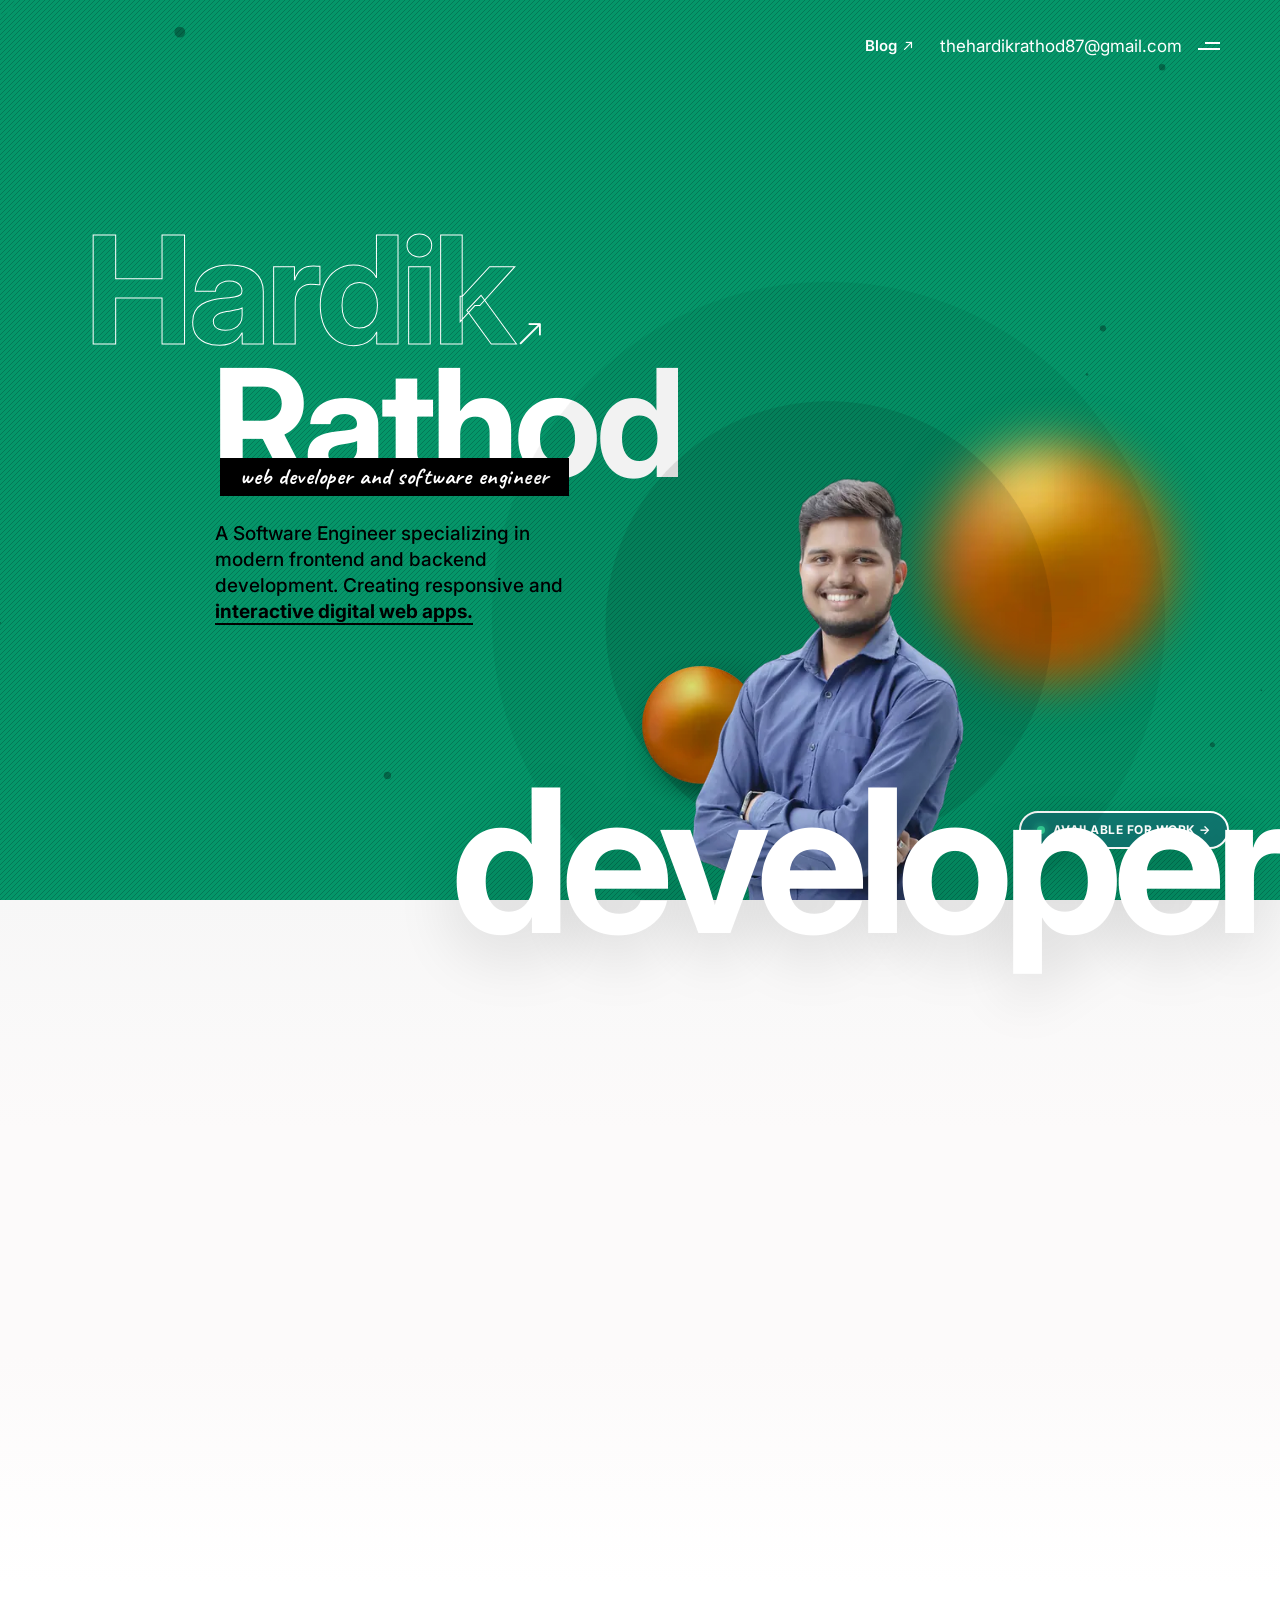
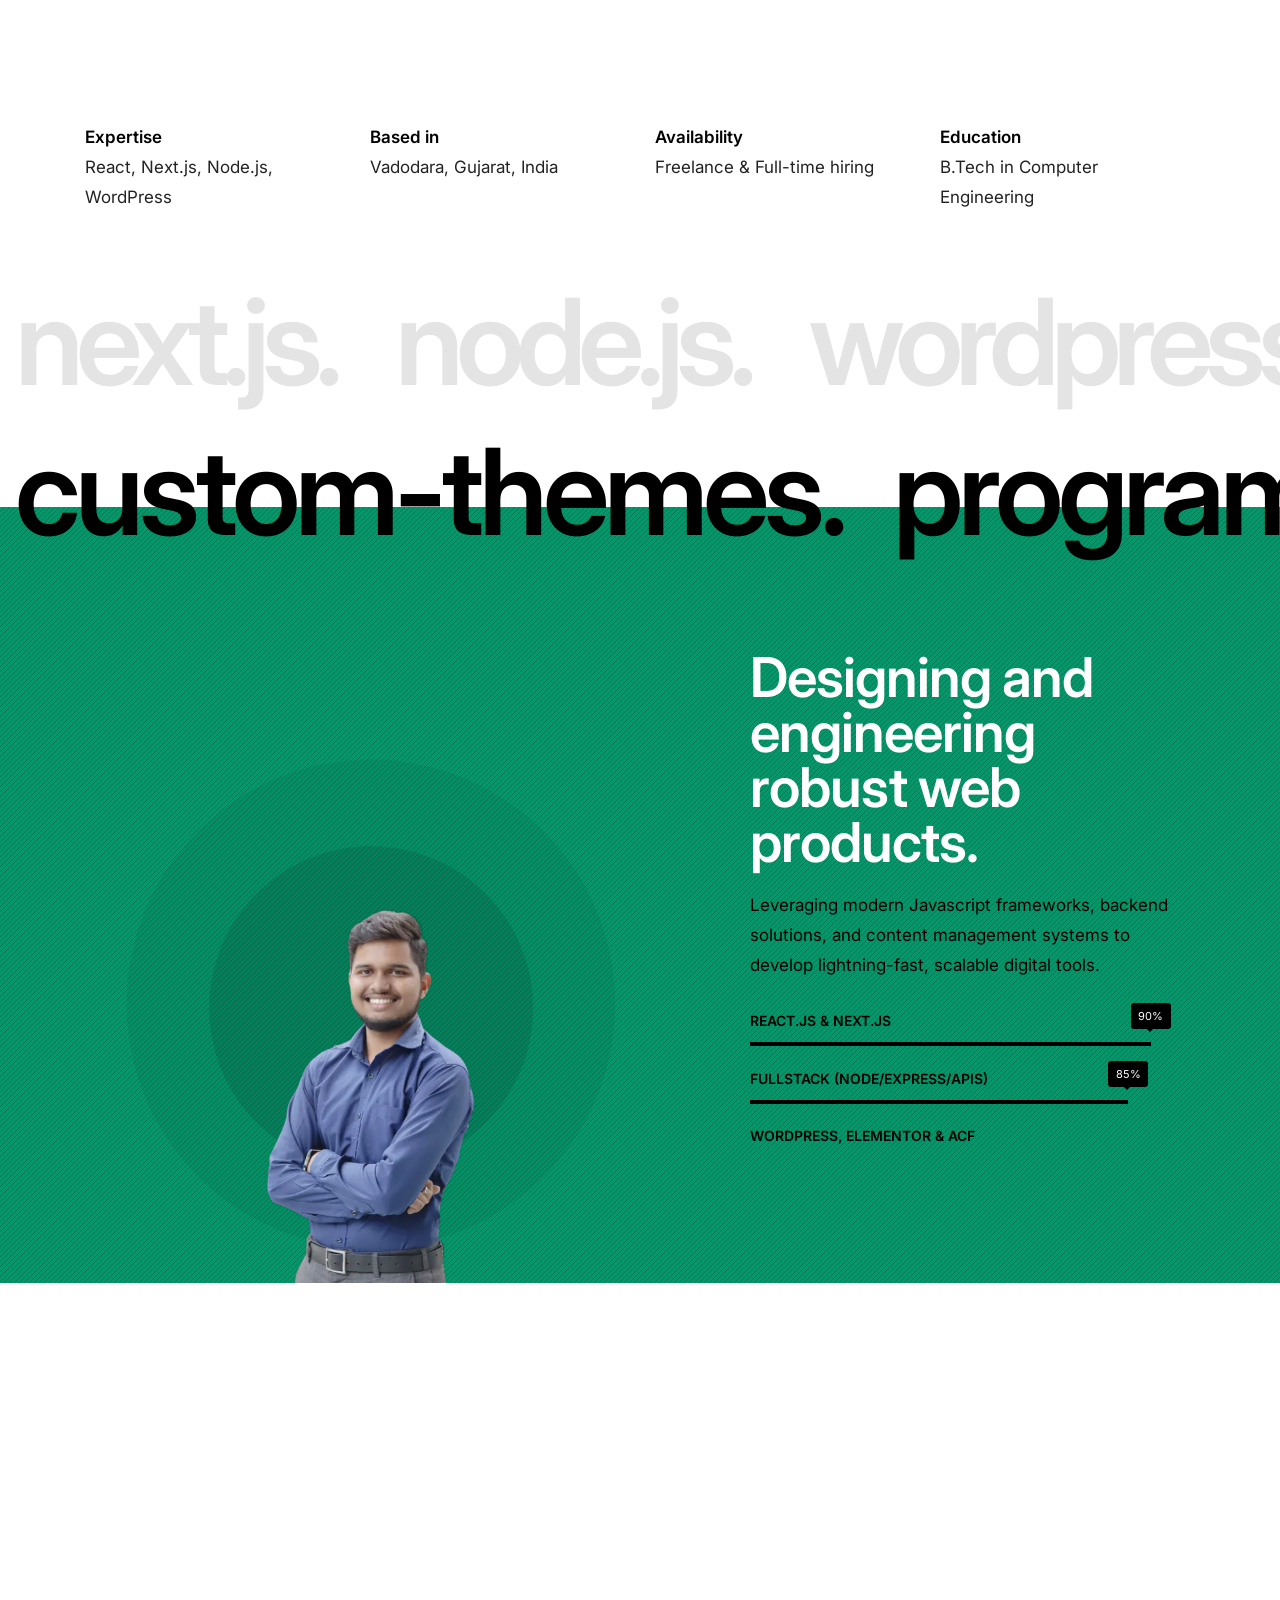
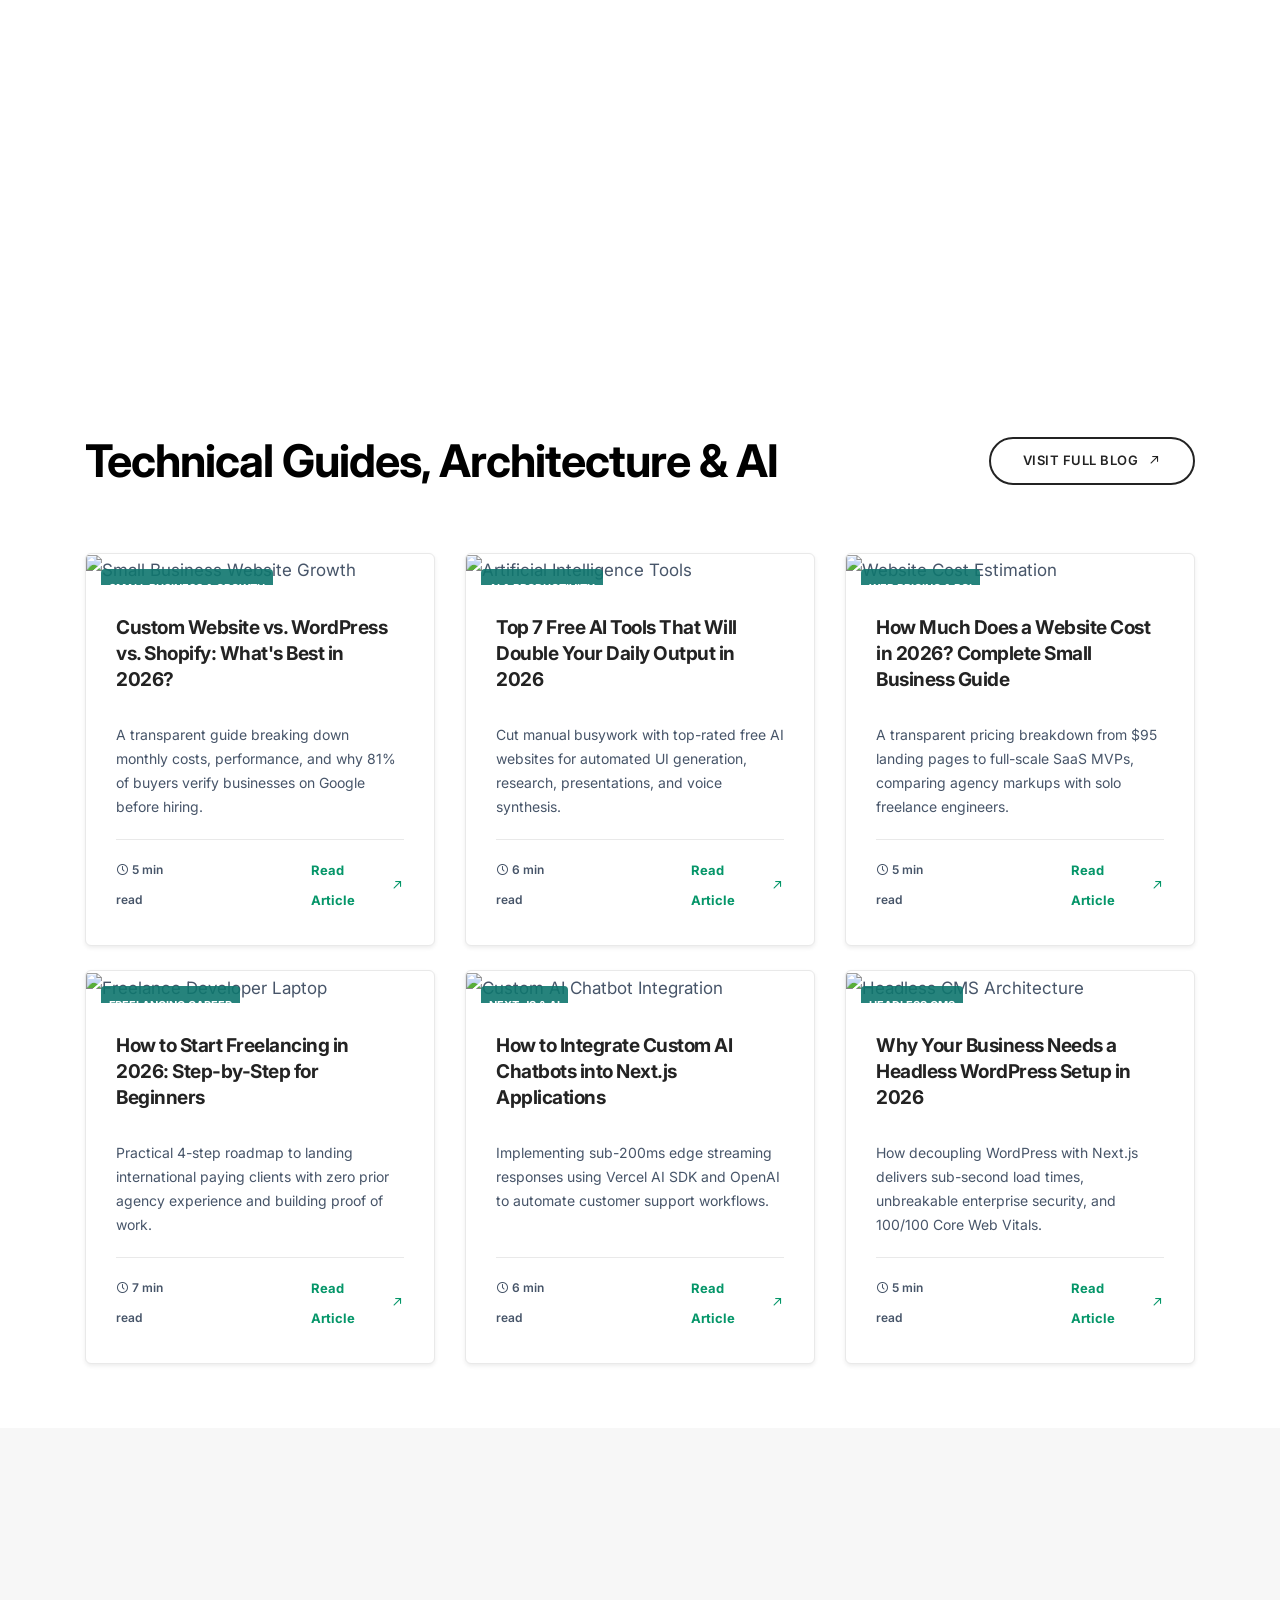
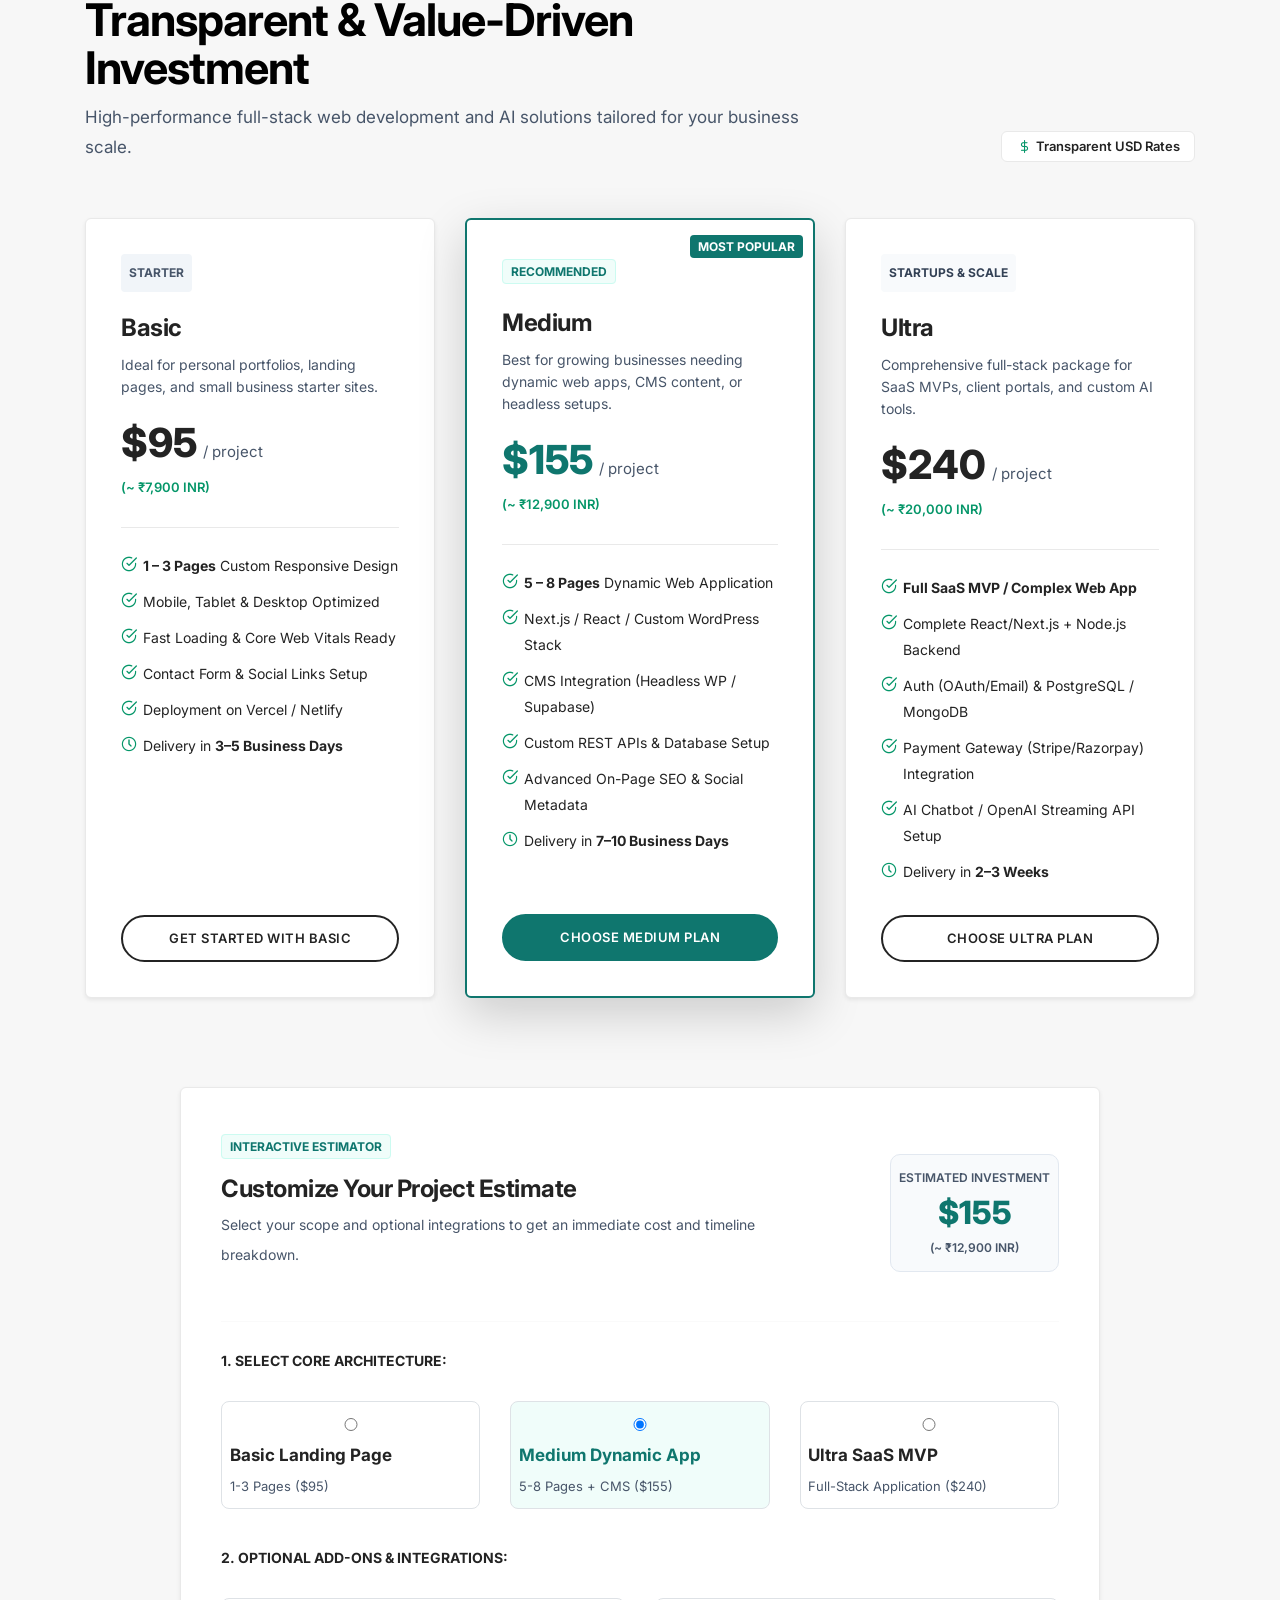
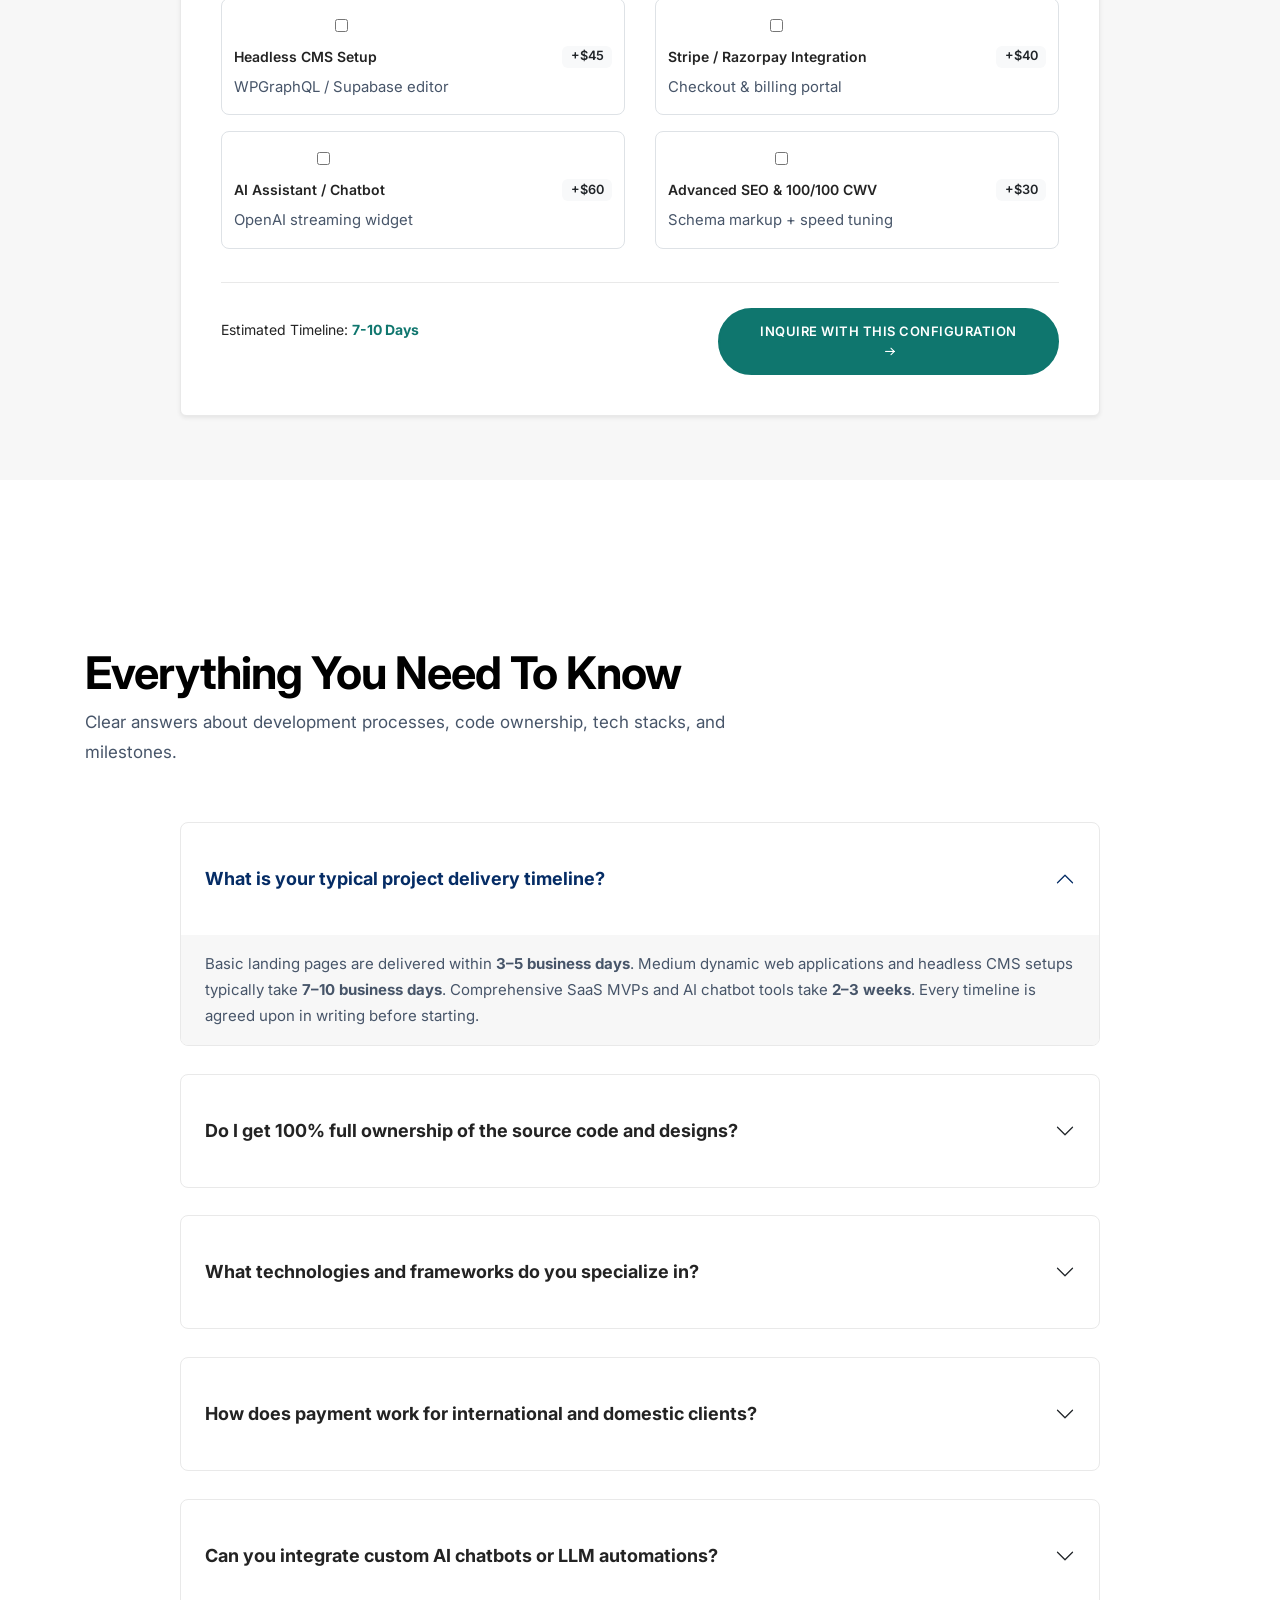
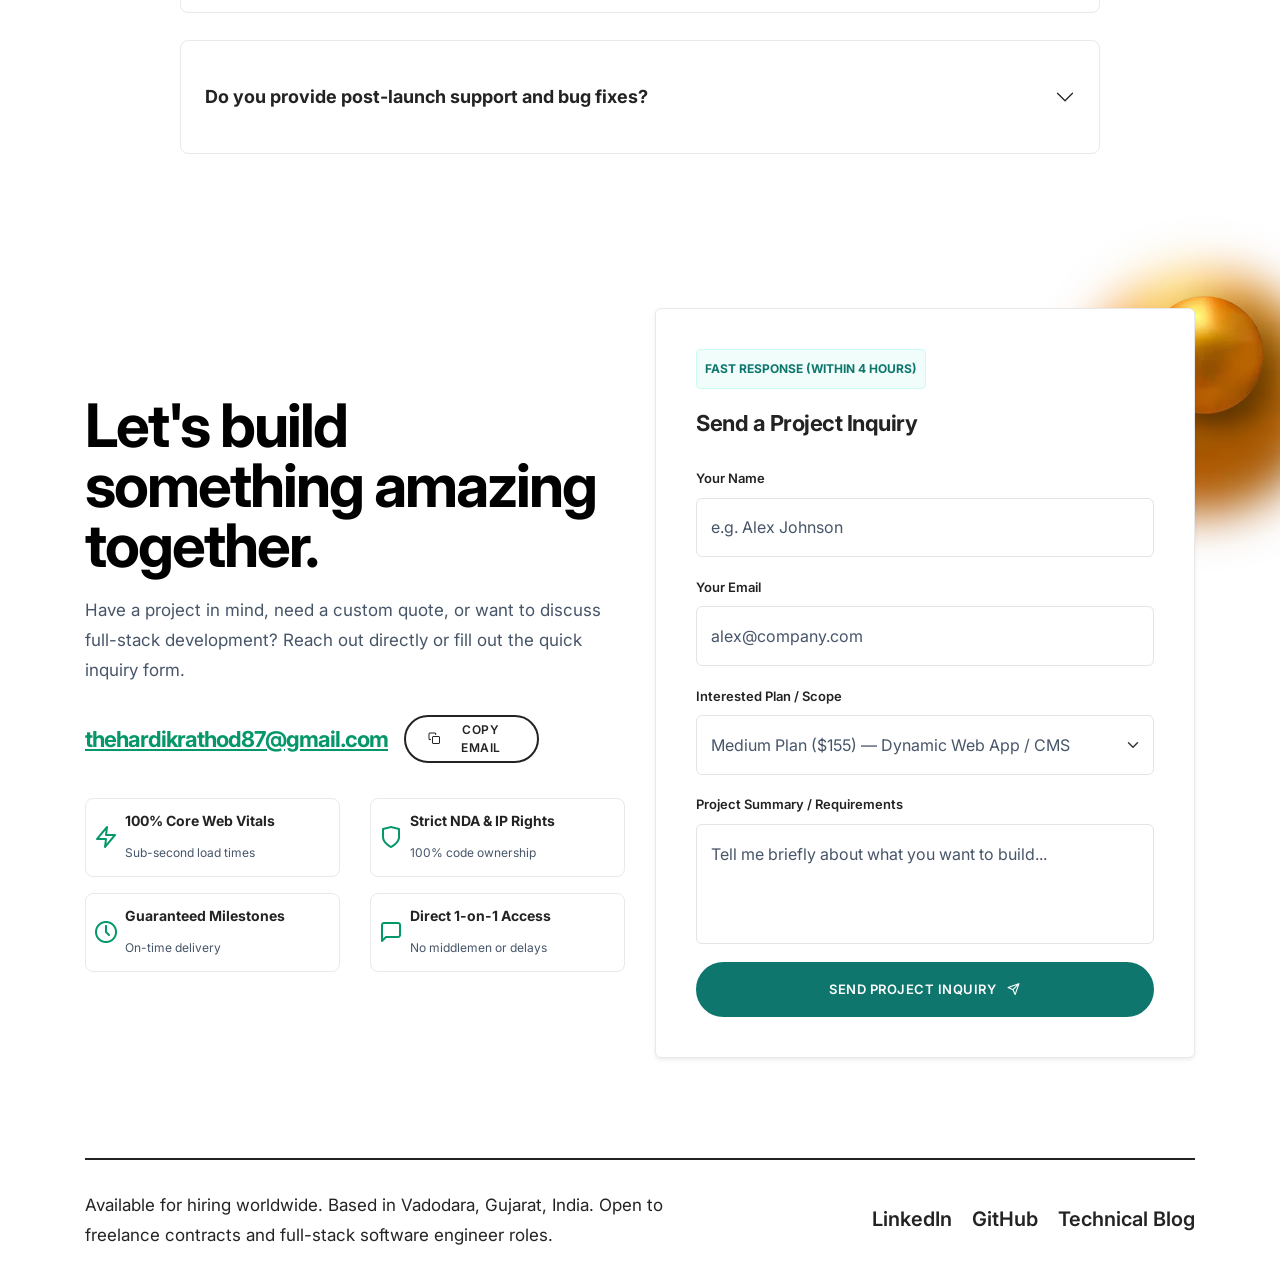
==== commit 3d26dcc3: "perf(mobile): eliminate CSS font @import chain, optimize responsive WebP srcset, defer gtag, and fix" ====
--- a/index.html
+++ b/index.html
@@ -201,10 +201,16 @@
         <!-- Theme color for mobile browser tab -->
         <meta name="theme-color" content="#0f766e">
 
-        <!-- Preconnect to Google Fonts & Preload Critical LCP Asset -->
+        <!-- Preconnect to Google Fonts & Preload Critical LCP Assets -->
         <link rel="preconnect" href="https://fonts.googleapis.com">
         <link rel="preconnect" href="https://fonts.gstatic.com" crossorigin>
-        <link rel="preload" as="image" href="images/hardik.webp" type="image/webp" fetchpriority="high">
+        <link rel="preload" as="image" href="images/hardik-sm.webp" type="image/webp" media="(max-width: 575px)" fetchpriority="high">
+        <link rel="preload" as="image" href="images/hardik.webp" type="image/webp" media="(min-width: 576px)" fetchpriority="high">
+        <link rel="preload" as="image" href="images/line-grid.png" type="image/png" fetchpriority="high">
+
+        <!-- Preload Core Stylesheets for Instant Network Discovery -->
+        <link rel="preload" as="style" href="css/vendors.min.css">
+        <link rel="preload" as="style" href="css/style.min.css">
         
         <!-- Google Fonts with font-display: swap (Inter + Caveat) -->
         <link rel="preload" as="style" href="https://fonts.googleapis.com/css2?family=Inter:wght@300;400;500;600;700;800&family=Caveat:wght@600;700&display=swap">
@@ -309,17 +315,17 @@
                             </div>
                         </div>
                         <div class="position-absolute right-100px bottom-minus-100px w-55 md-w-60 xs-w-100 md-right-150px xs-right-0px z-index-9">
-                            <img src="images/circle-bg.webp" width="355" height="355" loading="eager" decoding="async" class="position-absolute top-20 right-minus-50px" alt="Decorative background circle" data-bottom-top="transform: translateY(-150px)" data-top-bottom="transform: translateY(150px)">
-                            <img src="images/sphere.webp" width="180" height="180" loading="eager" decoding="async" class="position-absolute top-50 left-150px z-index-99 animation-float" alt="Floating sphere accent" data-bottom-top="transform: translateY(-50px)" data-top-bottom="transform: translateY(50px)">
+                            <img src="images/circle-bg.webp" width="355" height="355" loading="lazy" decoding="async" class="position-absolute top-20 right-minus-50px" alt="Decorative background circle" data-bottom-top="transform: translateY(-150px)" data-top-bottom="transform: translateY(150px)">
+                            <img src="images/sphere.webp" width="180" height="180" loading="lazy" decoding="async" class="position-absolute top-50 left-150px z-index-99 animation-float" alt="Floating sphere accent" data-bottom-top="transform: translateY(-50px)" data-top-bottom="transform: translateY(50px)">
                             <div class="atropos" data-atropos>
                                 <div class="atropos-scale">
                                     <div class="atropos-rotate">
                                         <div class="atropos-inner text-center">
                                             <div data-atropos-offset="-5" class="position-absolute left-0px right-0px">
-                                                <img src="images/line-grid.png" width="847" height="847" alt="Decorative grid pattern">
-                                            </div>
-                                            <!-- Customized Profile Image (Transparent Cutout, WebP & High Priority LCP) -->
-                                            <img data-atropos-offset="5" class="position-relative" src="images/hardik.webp" width="1030" height="1100" fetchpriority="high" decoding="async" alt="Hardik Rathod - Web Developer Profile Image">
+                                                <img src="images/line-grid.png" width="847" height="847" fetchpriority="high" decoding="async" alt="Decorative grid pattern">
+                                            </div>
+                                            <!-- Customized Profile Image (Transparent Cutout, Responsive WebP & High Priority LCP) -->
+                                            <img data-atropos-offset="5" class="position-relative" src="images/hardik.webp" srcset="images/hardik-sm.webp 500w, images/hardik.webp 800w" sizes="(max-width: 575px) 500px, 800px" width="800" height="854" fetchpriority="high" decoding="async" alt="Hardik Rathod - Web Developer Profile Image">
                                         </div> 
                                     </div>
                                 </div>
@@ -470,8 +476,8 @@
                                                 <div data-atropos-offset="-1" class="position-absolute left-0px right-0px">
                                                     <img src="images/line-grid.png" width="847" height="847" loading="lazy" decoding="async" class="w-70" alt="Grid pattern decorative background">
                                                 </div>
-                                                <!-- Custom Profile in Skills (Transparent Cutout, WebP & Lazy Loaded) -->
-                                                <img data-atropos-offset="5" class="position-relative" src="images/hardik.webp" width="1030" height="1100" loading="lazy" decoding="async" style="max-height: 550px; width: auto;" alt="Hardik Rathod - Web Developer Skills Profile Picture">
+                                                <!-- Custom Profile in Skills (Transparent Cutout, Responsive WebP & Lazy Loaded) -->
+                                                <img data-atropos-offset="5" class="position-relative" src="images/hardik.webp" srcset="images/hardik-sm.webp 500w, images/hardik.webp 800w" sizes="(max-width: 575px) 500px, 800px" width="800" height="854" loading="lazy" decoding="async" style="max-height: 550px; width: auto;" alt="Hardik Rathod - Web Developer Skills Profile Picture">
                                             </div> 
                                         </div>
                                     </div>
@@ -618,7 +624,7 @@
                                             <p class="fs-14 lh-24 text-muted mb-20px flex-grow-1">A transparent guide breaking down monthly costs, performance, and why 81% of buyers verify businesses on Google before hiring.</p>
                                             <div class="pt-15px border-top border-color-light-medium-gray d-flex justify-content-between align-items-center">
                                                 <span class="fs-12 text-muted fw-600"><i class="feather icon-feather-clock me-1"></i> 5 min read</span>
-                                                <a href="https://blog.hardikrathod.me/2026/09/custom-website-vs-wordpress-vs-shopify.html" target="_blank" class="fs-13 fw-700 text-base-color d-inline-flex align-items-center">Read Article <i class="feather icon-feather-arrow-up-right ms-1"></i></a>
+                                                <a href="https://blog.hardikrathod.me/2026/09/custom-website-vs-wordpress-vs-shopify.html" target="_blank" aria-label="Read Article: Custom Website vs. WordPress vs. Shopify" class="fs-13 fw-700 text-base-color d-inline-flex align-items-center">Read Article <i class="feather icon-feather-arrow-up-right ms-1"></i></a>
                                             </div>
                                         </div>
                                     </div>
@@ -638,7 +644,7 @@
                                             <p class="fs-14 lh-24 text-muted mb-20px flex-grow-1">Cut manual busywork with top-rated free AI websites for automated UI generation, research, presentations, and voice synthesis.</p>
                                             <div class="pt-15px border-top border-color-light-medium-gray d-flex justify-content-between align-items-center">
                                                 <span class="fs-12 text-muted fw-600"><i class="feather icon-feather-clock me-1"></i> 6 min read</span>
-                                                <a href="https://blog.hardikrathod.me/2026/09/top-7-free-ai-tools-that-will-double.html" target="_blank" class="fs-13 fw-700 text-base-color d-inline-flex align-items-center">Read Article <i class="feather icon-feather-arrow-up-right ms-1"></i></a>
+                                                <a href="https://blog.hardikrathod.me/2026/09/top-7-free-ai-tools-that-will-double.html" target="_blank" aria-label="Read Article: Top 7 Free AI Tools That Will Double Your Daily Output" class="fs-13 fw-700 text-base-color d-inline-flex align-items-center">Read Article <i class="feather icon-feather-arrow-up-right ms-1"></i></a>
                                             </div>
                                         </div>
                                     </div>
@@ -658,7 +664,7 @@
                                             <p class="fs-14 lh-24 text-muted mb-20px flex-grow-1">A transparent pricing breakdown from $95 landing pages to full-scale SaaS MVPs, comparing agency markups with solo freelance engineers.</p>
                                             <div class="pt-15px border-top border-color-light-medium-gray d-flex justify-content-between align-items-center">
                                                 <span class="fs-12 text-muted fw-600"><i class="feather icon-feather-clock me-1"></i> 5 min read</span>
-                                                <a href="https://blog.hardikrathod.me/2026/09/how-much-does-website-cost-in-2026.html" target="_blank" class="fs-13 fw-700 text-base-color d-inline-flex align-items-center">Read Article <i class="feather icon-feather-arrow-up-right ms-1"></i></a>
+                                                <a href="https://blog.hardikrathod.me/2026/09/how-much-does-website-cost-in-2026.html" target="_blank" aria-label="Read Article: How Much Does a Website Cost in 2026" class="fs-13 fw-700 text-base-color d-inline-flex align-items-center">Read Article <i class="feather icon-feather-arrow-up-right ms-1"></i></a>
                                             </div>
                                         </div>
                                     </div>
@@ -678,7 +684,7 @@
                                             <p class="fs-14 lh-24 text-muted mb-20px flex-grow-1">Practical 4-step roadmap to landing international paying clients with zero prior agency experience and building proof of work.</p>
                                             <div class="pt-15px border-top border-color-light-medium-gray d-flex justify-content-between align-items-center">
                                                 <span class="fs-12 text-muted fw-600"><i class="feather icon-feather-clock me-1"></i> 7 min read</span>
-                                                <a href="https://blog.hardikrathod.me/2026/09/how-to-start-freelancing-in-2026-step.html" target="_blank" class="fs-13 fw-700 text-base-color d-inline-flex align-items-center">Read Article <i class="feather icon-feather-arrow-up-right ms-1"></i></a>
+                                                <a href="https://blog.hardikrathod.me/2026/09/how-to-start-freelancing-in-2026-step.html" target="_blank" aria-label="Read Article: How to Start Freelancing in 2026" class="fs-13 fw-700 text-base-color d-inline-flex align-items-center">Read Article <i class="feather icon-feather-arrow-up-right ms-1"></i></a>
                                             </div>
                                         </div>
                                     </div>
@@ -698,7 +704,7 @@
                                             <p class="fs-14 lh-24 text-muted mb-20px flex-grow-1">Implementing sub-200ms edge streaming responses using Vercel AI SDK and OpenAI to automate customer support workflows.</p>
                                             <div class="pt-15px border-top border-color-light-medium-gray d-flex justify-content-between align-items-center">
                                                 <span class="fs-12 text-muted fw-600"><i class="feather icon-feather-clock me-1"></i> 6 min read</span>
-                                                <a href="https://blog.hardikrathod.me/2026/09/how-to-integrate-custom-ai-chatbots.html" target="_blank" class="fs-13 fw-700 text-base-color d-inline-flex align-items-center">Read Article <i class="feather icon-feather-arrow-up-right ms-1"></i></a>
+                                                <a href="https://blog.hardikrathod.me/2026/09/how-to-integrate-custom-ai-chatbots.html" target="_blank" aria-label="Read Article: How to Integrate Custom AI Chatbots" class="fs-13 fw-700 text-base-color d-inline-flex align-items-center">Read Article <i class="feather icon-feather-arrow-up-right ms-1"></i></a>
                                             </div>
                                         </div>
                                     </div>
@@ -718,7 +724,7 @@
                                             <p class="fs-14 lh-24 text-muted mb-20px flex-grow-1">How decoupling WordPress with Next.js delivers sub-second load times, unbreakable enterprise security, and 100/100 Core Web Vitals.</p>
                                             <div class="pt-15px border-top border-color-light-medium-gray d-flex justify-content-between align-items-center">
                                                 <span class="fs-12 text-muted fw-600"><i class="feather icon-feather-clock me-1"></i> 5 min read</span>
-                                                <a href="https://blog.hardikrathod.me/2026/09/why-your-business-needs-headless.html" target="_blank" class="fs-13 fw-700 text-base-color d-inline-flex align-items-center">Read Article <i class="feather icon-feather-arrow-up-right ms-1"></i></a>
+                                                <a href="https://blog.hardikrathod.me/2026/09/why-your-business-needs-headless.html" target="_blank" aria-label="Read Article: Why Your Business Needs Headless WordPress" class="fs-13 fw-700 text-base-color d-inline-flex align-items-center">Read Article <i class="feather icon-feather-arrow-up-right ms-1"></i></a>
                                             </div>
                                         </div>
                                     </div>
@@ -1135,16 +1141,16 @@
                             <h3 class="fs-22 fw-700 text-dark-gray mb-3">Send a Project Inquiry</h3>
                             <form id="contact-inquiry-form" onsubmit="handleInquirySubmit(event)">
                                 <div class="mb-3">
-                                    <label class="form-label fs-13 fw-600 text-dark-gray mb-1">Your Name</label>
-                                    <input type="text" id="inq-name" class="form-control border-radius-6px p-3 fs-14" placeholder="e.g. Alex Johnson" required>
+                                    <label for="inq-name" class="form-label fs-13 fw-600 text-dark-gray mb-1">Your Name</label>
+                                    <input type="text" id="inq-name" name="name" class="form-control border-radius-6px p-3 fs-14" placeholder="e.g. Alex Johnson" required>
                                 </div>
                                 <div class="mb-3">
-                                    <label class="form-label fs-13 fw-600 text-dark-gray mb-1">Your Email</label>
-                                    <input type="email" id="inq-email" class="form-control border-radius-6px p-3 fs-14" placeholder="alex@company.com" required>
+                                    <label for="inq-email" class="form-label fs-13 fw-600 text-dark-gray mb-1">Your Email</label>
+                                    <input type="email" id="inq-email" name="email" class="form-control border-radius-6px p-3 fs-14" placeholder="alex@company.com" required>
                                 </div>
                                 <div class="mb-3">
-                                    <label class="form-label fs-13 fw-600 text-dark-gray mb-1">Interested Plan / Scope</label>
-                                    <select id="inq-plan" class="form-select border-radius-6px p-3 fs-14">
+                                    <label for="inq-plan" class="form-label fs-13 fw-600 text-dark-gray mb-1">Interested Plan / Scope</label>
+                                    <select id="inq-plan" name="plan" aria-label="Interested Plan / Scope" class="form-select border-radius-6px p-3 fs-14">
                                         <option value="Basic Plan ($95)">Basic Plan ($95) — Landing Page / Starter Site</option>
                                         <option value="Medium Plan ($155)" selected>Medium Plan ($155) — Dynamic Web App / CMS</option>
                                         <option value="Ultra Plan ($240)">Ultra Plan ($240) — SaaS MVP / Full-Stack</option>
@@ -1152,8 +1158,8 @@
                                     </select>
                                 </div>
                                 <div class="mb-4">
-                                    <label class="form-label fs-13 fw-600 text-dark-gray mb-1">Project Summary / Requirements</label>
-                                    <textarea id="inq-msg" rows="3" class="form-control border-radius-6px p-3 fs-14" placeholder="Tell me briefly about what you want to build..." required></textarea>
+                                    <label for="inq-msg" class="form-label fs-13 fw-600 text-dark-gray mb-1">Project Summary / Requirements</label>
+                                    <textarea id="inq-msg" name="message" rows="3" class="form-control border-radius-6px p-3 fs-14" placeholder="Tell me briefly about what you want to build..." required></textarea>
                                 </div>
                                 <button type="submit" class="btn btn-medium btn-base-color btn-rounded fw-600 w-100 text-white py-3 fs-15" style="background-color: #0f766e; border-color: #0f766e;">
                                     Send Project Inquiry <i class="feather icon-feather-send ms-2"></i>
@@ -1188,14 +1194,21 @@
         <script defer src="js/jquery.js"></script>
         <script defer src="js/vendors.min.js"></script> 
         <script defer src="js/main.js"></script>
-        <!-- Google tag (gtag.js) via official high-performance CDN -->
-        <script async src="https://www.googletagmanager.com/gtag/js?id=G-DND93RJKBT"></script>
+        <!-- Google tag (gtag.js) deferred to eliminate main thread forced reflows -->
         <script>
           window.dataLayer = window.dataLayer || [];
           function gtag(){dataLayer.push(arguments);}
           gtag('js', new Date());
-
           gtag('config', 'G-DND93RJKBT');
+
+          window.addEventListener('load', function() {
+            setTimeout(function() {
+              var s = document.createElement('script');
+              s.async = true;
+              s.src = 'https://www.googletagmanager.com/gtag/js?id=G-DND93RJKBT';
+              document.head.appendChild(s);
+            }, 1000);
+          });
         </script>
 
         <!-- Floating Quick-Hire CTA (CRO) -->
--- a/css/style.min.css
+++ b/css/style.min.css
@@ -1,2 +1,2 @@
-@import url("../external/fonts.googleapis.com/css2_family_Plus_Jakarta_Sans_wght_.css");@import url("../external/fonts.googleapis.com/css2_family_Inter_wght_200_300_400_.css");:root{--alt-font:'Plus Jakarta Sans',sans-serif;--primary-font:'Inter',sans-serif;--base-color:#2946f3;--white:#ffffff;--black:#000000;--red:#dc3131;--light-red:#feedec;--green:#2ebb79;--crusoe-green:#d39121;--yellow:#ffea23;--dark-gray:#232323;--medium-gray:#717580;--extra-medium-gray:#e4e4e4;--light-gray:#a8a8a8;--very-light-gray:#f7f7f7;--light-medium-gray:#eaeaeb;--charcoal-blue:#202329;--slate-blue:#262b35;--medium-slate-blue:#374162;--extra-medium-slate-blue:#23262d;--dark-slate-blue:#1f232c;--extra-dark-slate-blue:#121418;--extra-very-slate-blue:#161620;--tussock-yellow:#BC8947;--aluminium-gray:#80858F;--solitude-blue:#f0f4fd;--golden-yellow:#fd961e;--selago:#eaedff;--white-ice:#d8f5ef;--cornflower-blue:#445fed;--jade:#00AF6B;--orange:#ef991f;--majorelle-blue:#724ade;--light-majorelle-blue:#f2edfe;--spring-wood:#f9f6f3;--tropical-blue:#1ea3b1;--camarone:#20642b;--seal-brown:#0e0708;--Wasabi:#8ea63a}.alt-font{font-family:var(--alt-font)}.primary-font{font-family:var(--primary-font)!important}html{font-size:16px}body{font-family:var(--primary-font);font-size:16px;line-height:30px;font-weight:400;color:var(--medium-gray);-moz-osx-font-smoothing:grayscale;word-break:break-word;-webkit-font-smoothing:antialiased}section{padding-top:110px;padding-bottom:110px}section.half-section{padding-top:70px;padding-bottom:70px}section.big-section{padding-top:130px;padding-bottom:130px}section.extra-big-section{padding-top:160px;padding-bottom:160px}img{max-width:100%;height:auto}ul li{list-style:none}a{color:var(--medium-gray);-webkit-transition:.3s;transition:.3s;text-decoration:none}a:hover{color:var(--base-color);text-decoration:none}p{margin-bottom:25px}.last-paragraph-no-margin p:last-of-type{margin-bottom:0}video{background-size:cover;display:table-cell;vertical-align:middle;width:100%}:focus-visible{outline:0}.fa,.fa-brands,.fa-classic,.fa-regular,.fa-solid,.fab,.far,.fas{width:auto}[class*=" line-icon"],[class*=bi-],[class*=feather],[class*=line-icon],[class*=ti-]{display:inline-block}.form-control,.form-control.is-invalid,.was-validated .form-control:invalid{background-position:right 20px center!important}.form-control.is-invalid,.was-validated .form-control:invalid{border-color:#dc3545!important}.g-recaptcha.is-invalid iframe{border:1px solid #dc3545!important}.container,.container-fluid,.container-lg,.container-md,.container-sm,.container-xl,.container-xxl{padding-right:15px;padding-left:15px}.row{margin-right:-15px;margin-left:-15px}.row>*{padding-right:15px;padding-left:15px}.row.g-0{margin-right:0;margin-left:0}.row.g-0>*{padding-right:0;padding-left:0}.row.gutter-very-small{margin-left:-5px;margin-right:-5px}.row.gutter-very-small>*{padding-right:5px;padding-left:5px}.row.gutter-small{margin-left:-10px;margin-right:-10px}.row.gutter-small>*{padding-right:10px;padding-left:10px}@media (min-width:1400px){.row.g-xxl-0{margin-right:0;margin-left:0}.row.g-xxl-0>*{padding-right:0;padding-left:0}}@media (min-width:1200px){.row.g-xl-0{margin-right:0;margin-left:0}.row.g-xl-0>*{padding-right:0;padding-left:0}}@media (min-width:992px){.row.g-lg-0{margin-right:0;margin-left:0}.row.g-lg-0>*{padding-right:0;padding-left:0}}@media (min-width:768px){.row.g-md-0{margin-right:0;margin-left:0}.row.g-md-0>*{padding-right:0;padding-left:0}}@media (min-width:576px){.row.g-sm-0{margin-right:0;margin-left:0}.row.g-sm-0>*{padding-right:0;padding-left:0}}.h1,.h2,.h3,.h4,.h5,.h6,h1,h2,h3,h4,h5,h6{margin-bottom:30px;letter-spacing:-.5px;font-weight:inherit}.h1,h1{font-size:4.375rem;line-height:4.375rem}.h2,h2{font-size:3.438rem;line-height:3.438rem}.h3,h3{font-size:2.813rem;line-height:3.125rem}h4{font-size:2.375rem;line-height:2.7rem}h5{font-size:2rem;line-height:2.2rem}h6{font-size:1.75rem;line-height:1.95rem}.font-style-italic{font-style:italic}.hover-text{display:none}b,strong{font-weight:700}.text-white-space-nowrap{white-space:nowrap}.text-white-space-normal{white-space:normal}.text-transform-none{text-transform:none!important}.text-uppercase-inherit{text-transform:inherit!important}.word-break-normal{word-break:normal}.vertical-align-top{vertical-align:top}.fs-0{font-size:0}.fs-9{font-size:9px}.fs-10{font-size:10px}.fs-11{font-size:11px}.fs-12{font-size:12px}.fs-13{font-size:13px}.fs-14{font-size:14px}.fs-15{font-size:15px}.fs-16{font-size:16px}.fs-17{font-size:17px}.fs-18{font-size:18px}.fs-19{font-size:19px}.fs-20{font-size:20px}.fs-22{font-size:22px}.fs-24{font-size:24px;line-height:32px}.fs-26{font-size:26px;line-height:38px}.fs-28{font-size:1.75rem;line-height:2.6rem}.fs-30{font-size:1.875rem;line-height:2.8rem}.fs-32{font-size:2rem;line-height:2.5rem}.fs-34{font-size:2.125rem;line-height:2.125rem}.fs-40{font-size:2.5rem;line-height:2.5rem}.fs-45{font-size:2.813rem;line-height:3rem}.fs-50{font-size:3.125rem;line-height:3.25rem}.fs-55{font-size:3.438rem;line-height:3.5rem}.fs-60{font-size:3.75rem;line-height:3.75rem}.fs-65{font-size:4.063rem;line-height:4.688rem}.fs-70{font-size:4.375rem;line-height:4.375rem}.fs-75{font-size:4.668rem;line-height:4.668rem}.fs-80{font-size:5rem;line-height:5rem}.fs-85{font-size:5.313rem;line-height:5.313rem}.fs-90{font-size:5.625rem;line-height:5.625rem}.fs-95{font-size:5.938rem;line-height:5.938rem}.fs-100{font-size:6.25rem;line-height:6.25rem}.fs-110{font-size:6.875rem;line-height:6.875rem}.fs-120{font-size:7.5rem;line-height:7.5rem}.fs-130{font-size:8.125rem;line-height:8.125rem}.fs-140{font-size:8.75rem;line-height:8.75rem}.fs-150{font-size:9.375rem;line-height:9.375rem}.fs-160{font-size:10rem;line-height:10rem}.fs-170{font-size:10.625rem;line-height:10.625rem}.fs-180{font-size:11.25rem;line-height:11.25rem}.fs-190{font-size:11.875rem;line-height:11.875rem}.fs-200{font-size:12.5rem;line-height:12.5rem}.fs-225{font-size:14.063rem;line-height:14.063rem}.fs-250{font-size:15.625rem;line-height:15.625rem}.fs-275{font-size:17.188rem;line-height:17.188rem}.fs-300{font-size:18.75rem;line-height:18.75rem}.fs-350{font-size:21.875rem;line-height:21.875rem}.fs-400{font-size:25rem;line-height:25rem}.lh-0px{line-height:0}.lh-10{line-height:10px}.lh-11{line-height:11px}.lh-12{line-height:12px}.lh-13{line-height:13px}.lh-14{line-height:14px}.lh-15{line-height:15px}.lh-16{line-height:16px}.lh-18{line-height:18px}.lh-19{line-height:19px}.lh-20{line-height:20px}.lh-22{line-height:22px}.lh-24{line-height:24px}.lh-26{line-height:26px}.lh-28{line-height:28px}.lh-30{line-height:30px}.lh-32{line-height:2rem}.lh-34{line-height:2.125rem}.lh-36{line-height:2.25rem}.lh-38{line-height:2.375rem}.lh-40{line-height:2.5rem}.lh-42{line-height:2.625rem}.lh-44{line-height:2.75rem}.lh-46{line-height:2.875rem}.lh-48{line-height:3rem}.lh-50{line-height:3.125rem}.lh-55{line-height:3.438rem}.lh-60{line-height:3.75rem}.lh-65{line-height:4.063rem}.lh-70{line-height:4.375rem}.lh-75{line-height:4.688rem}.lh-80{line-height:5rem}.lh-85{line-height:5.313rem}.lh-90{line-height:5.625rem}.lh-95{line-height:5.938rem}.lh-100{line-height:6.25rem}.lh-105{line-height:6.563rem}.lh-110{line-height:6.875rem}.lh-115{line-height:7.188rem}.lh-120{line-height:7.5rem}.lh-0{line-height:0}.lh-normal{line-height:normal}.lh-initial{line-height:initial}.lh-inherit{line-height:inherit}.btn-link.text-white,.text-white,a.text-white-hover:hover{color:var(--white)}.text-base-color-hover:hover{color:var(--base-color)!important}.btn-link.text-base-color,.text-base-color{color:var(--base-color)}.btn-link.text-black,.text-black,a.text-black-hover:hover{color:var(--black)}.btn-link.text-dark-gray,.text-dark-gray,a.text-dark-gray-hover:hover{color:var(--dark-gray)}.btn-link.text-medium-gray,.text-medium-gray,a.text-medium-gray-hover:hover{color:var(--medium-gray)}.btn-link.text-extra-medium-gray,.text-extra-medium-gray,a.text-extra-medium-gray-hover:hover{color:var(--extra-medium-gray)}.btn-link.text-light-medium-gray,.text-light-medium-gray,a.text-light-medium-gray:hover{color:var(--light-medium-gray)}.btn-link.text-light-gray,.text-light-gray,a.text-light-gray-hover:hover{color:var(--light-gray)}.btn-link.text-very-light-gray,.text-very-light-gray,a.text-very-light-gray-hover:hover{color:var(--very-light-gray)}.btn-link.text-red,.text-red,a.text-red-hover:hover{color:var(--red)}.btn-link.text-green,.text-green,a.text-green-hover:hover{color:var(--green)}.btn-link.text-yellow,.text-yellow,a.text-yellow-hover:hover{color:var(--yellow)}.btn-link.text-golden-yellow,.text-golden-yellow,a.text-golden-yellow-hover:hover{color:var(--golden-yellow)}.btn-link.text-tussock-yellow,.text-tussock-yellow,a.text-tussock-yellow-hover:hover{color:var(--tussock-yellow)}.btn-link.text-cornflower-blue,.text-cornflower-blue,a.text-cornflower-blue-hover:hover{color:var(--cornflower-blue)}.btn-link.text-jade,.text-jade,a.text-jade-hover:hover{color:var(--jade)}.text-majorelle-blue{color:var(--majorelle-blue)}.text-orange{color:var(--orange)}.text-crusoe-green{color:var(--crusoe-green)}.text-tropical-blue{color:var(--tropical-blue)}.text-camarone{color:var(--camarone)}.text-seal-brown{color:var(--seal-brown)}.text-Wasabi{color:var(--Wasabi)}.text-gradient-blue-magenta-orange,.text-gradient-fast-blue-purple,.text-gradient-fast-blue-purple-light-orange,.text-gradient-fast-pink-light-yellow,.text-gradient-light-blue-light-turquoise,.text-gradient-light-gray-white,.text-gradient-light-pink-light-orange,.text-gradient-light-pink-light-purple,.text-gradient-light-purple-light-orange,.text-gradient-pink-orange,.text-gradient-purple-pink,.text-gradient-sky-blue-pink{-webkit-background-clip:text;-webkit-text-fill-color:transparent}.text-gradient-light-pink-light-orange{background-image:linear-gradient(to right,#ffafbd,#ffb3b4,#ffb7ac,#ffbda5,#ffc3a0)}.text-gradient-purple-pink{background-image:linear-gradient(to right,#8b14b1,#ab019e,#c00c8b,#cd267b,#d53d6e)}.text-gradient-fast-pink-light-yellow{background-image:linear-gradient(to right,#f7567f,#fe7177,#ff8a74,#ffa378,#ffba83)}.text-gradient-pink-orange{background-image:linear-gradient(to right,#de347f,#e73a70,#ed4461,#f05152,#ef5f43)}.text-gradient-fast-blue-purple{background-image:linear-gradient(to right,#2a46f4,#5f42f9,#833cfc,#a233fe,#bf25ff)}.text-gradient-light-pink-light-purple{background-image:linear-gradient(to right,#ed579b,#e855ad,#df57c0,#d15cd4,#bc63e8)}.text-gradient-fast-blue-purple-light-orange{background-image:linear-gradient(to right top,#183fb9,#4f41df,#ae2eb9,#ef3f59,#e9522d)}.text-gradient-light-blue-light-turquoise{background-image:linear-gradient(to right,#18cdbb,#22d2ae,#3cd69d,#57da89,#73dc73)}.text-gradient-sky-blue-pink{background-image:linear-gradient(to right,#556fff,#556fff,#e05fc4,#f767a6,#ff798e)}.text-gradient-light-purple-light-orange{background-image:linear-gradient(to right,#b783ff,#b783ff,#fa7cc1,#ff85a6,#ff9393)}.text-gradient-light-gray-white{background-image:linear-gradient(to bottom,#efefef,#efefef,#f7f7f7,#fdfdfc,#fff)}.text-gradient-blue-magenta-orange{background-image:linear-gradient(to right,#002fff,#ab00ff,#ff137d,#ff562f,#ee8502)}.text-shadow-large{text-shadow:0 0 50px rgba(0,0,0,.9)}.text-shadow-extra-large{text-shadow:0 0 60px rgba(0,0,0,.9)}.text-shadow-double-large{text-shadow:0 0 100px rgba(0,0,0,.9)}.text-decoration-line-bottom{border-bottom:1px solid}.text-decoration-line-bottom-medium{border-bottom:2px solid}.text-decoration-line-bottom-thick{border-bottom:3px solid}.text-decoration-line-through{text-decoration:line-through}.text-outline{-webkit-text-fill-color:transparent;-webkit-text-stroke-width:1px;-webkit-text-stroke-color:var(--white)}.text-outline-width-1px{-webkit-text-stroke-width:1px}.text-outline-width-2px{-webkit-text-stroke-width:2px}.text-outline-width-3px{-webkit-text-stroke-width:3px}.text-outline-width-4px{-webkit-text-stroke-width:4px}.text-outline-width-5px{-webkit-text-stroke-width:5px}.text-outline-color-black{-webkit-text-stroke-color:var(--black)}.text-outline-color-base-color{-webkit-text-stroke-color:var(--base-color)}.text-outline-color-red{-webkit-text-stroke-color:var(--red)}.text-outline-color-dark-gray{-webkit-text-stroke-color:var(--dark-gray)}.text-outline-color-medium-gray{-webkit-text-stroke-color:var(--medium-gray)}.text-outline-color-extra-medium-gray{-webkit-text-stroke-color:var(--extra-medium-gray)}.ls-0px{letter-spacing:0!important}.ls-05px{letter-spacing:.5px!important}.ls-1px{letter-spacing:1px!important}.ls-2px{letter-spacing:2px!important}.ls-3px{letter-spacing:3px!important}.ls-4px{letter-spacing:4px!important}.ls-5px{letter-spacing:5px!important}.ls-6px{letter-spacing:6px!important}.ls-7px{letter-spacing:7px!important}.ls-8px{letter-spacing:8px!important}.ls-9px{letter-spacing:9px!important}.ls-10px{letter-spacing:10px!important}.ls-minus-05px{letter-spacing:-.5px!important}.ls-minus-1px{letter-spacing:-1px!important}.ls-minus-2px{letter-spacing:-2px!important}.ls-minus-3px{letter-spacing:-3px!important}.ls-minus-4px{letter-spacing:-4px!important}.ls-minus-5px{letter-spacing:-5px!important}.ls-minus-6px{letter-spacing:-6px!important}.ls-minus-7px{letter-spacing:-7px!important}.ls-minus-8px{letter-spacing:-8px!important}.ls-minus-9px{letter-spacing:-9px!important}.ls-minus-10px{letter-spacing:-10px!important}.icon-extra-double-large{font-size:80px}.icon-double-large{font-size:60px}.icon-extra-large{font-size:50px}.icon-large{font-size:42px}.icon-medium{font-size:34px}.icon-very-medium{font-size:28px}.icon-extra-medium{font-size:24px}.icon-small{font-size:18px}.icon-very-small{font-size:14px}.separator-line-1px{height:1px}.separator-line-2px{height:2px}.separator-line-3px{height:3px}.separator-line-4px{height:4px}.separator-line-5px{height:5px}.separator-line-vertical{-webkit-transform:rotate(-90deg);transform:rotate(-90deg)}.separator-line-small{width:35px;height:1px;display:inline-block;margin-right:7px}.separator-line-extra-small{width:18px;height:1px;display:inline-block;margin-right:8px;vertical-align:middle}.separator-line-very-small{width:12px;height:1px;display:inline-block;margin-right:9px;vertical-align:middle}.opacity-extra-medium,.opacity-full,.opacity-full-dark,.opacity-light,.opacity-medium,.opacity-very-light{position:absolute;height:100%;width:100%;top:0;left:0}.opacity-very-light{opacity:.2}.opacity-light{opacity:.3}.opacity-extra-medium{opacity:.5}.opacity-medium{opacity:.75}.opacity-full{opacity:.8}.opacity-full-dark{opacity:.9}.position-inherit{position:inherit!important}.position-initial{position:initial!important}.absolute-middle-center{left:50%;top:50%;position:absolute;-webkit-transform:translate(-50%,-50%);transform:translate(-50%,-50%)}.absolute-middle-left{left:0;top:50%;position:absolute;-webkit-transform:translateY(-50%);transform:translateY(-50%)}.absolute-middle-right{right:0;top:50%;position:absolute;-webkit-transform:translateY(-50%);transform:translateY(-50%)}.absolute-top-center{left:50%;top:0;position:absolute;-webkit-transform:translateX(-50%);transform:translateX(-50%)}.absolute-bottom-center{left:50%;bottom:0;position:absolute;-webkit-transform:translateX(-50%);transform:translateX(-50%)}.absolute-bottom-left{left:0;bottom:0;position:absolute}.absolute-bottom-right{right:0;bottom:0;position:absolute}.vertical-title-center{display:flex;height:100%}.vertical-title-center .title{-webkit-transform:rotate(180deg);transform:rotate(180deg);writing-mode:vertical-lr}.skrollr-parallax{position:relative!important;background-size:cover!important;background-attachment:fixed!important;transition-timing-function:none;-webkit-transition-timing-function:none;transition-duration:0s;-webkit-transition-duration:0s}.skrollr-zoom{transition:none!important}.blur-box{backdrop-filter:blur(5px);-webkit-backdrop-filter:blur(3px)}.transform-origin-right{transform-origin:right}.transform-origin-left{transform-origin:left}.btn.btn-none-transform,.btn.btn-none-transform:hover{-webkit-transform:translate3d(0,0,0);transform:translate3d(0,0,0)}.transition,.transition-inner-all *{-webkit-transition:.4s cubic-bezier(.37,0,.63,1);transition:.4s cubic-bezier(.37,0,.63,1)}.no-transition{-webkit-transition:none;transition:none}.pointer-events-none{pointer-events:none}.pointer-events-all{pointer-events:all}.sticky-wrap{position:fixed;top:50%;left:0;opacity:0;z-index:1;-webkit-transform:rotate(-90deg) translate(-50%,50%);transform:rotate(-90deg) translate(-50%,50%);transform-origin:0 50%;transition:1s cubic-bezier(.7,0,.3,1)!important}.sticky-wrap.shadow-in{left:50px;opacity:1;box-shadow:none!important}.sticky-wrap.sticky-hidden{left:0;opacity:0}.sticky-wrap .social-icon-style-10 ul li a:hover,.sticky-wrap a,.sticky-wrap a:hover,.sticky-wrap div,.sticky-wrap p,.sticky-wrap span{color:var(--dark-gray)!important}.sticky-wrap.sticky-highlight a,.sticky-wrap.sticky-highlight a:hover,.sticky-wrap.sticky-highlight div,.sticky-wrap.sticky-highlight p,.sticky-wrap.sticky-highlight span{color:var(--white)!important}.sticky-wrap.sticky-highlight .separator-line-1px{background-color:var(--white)!important}.sticky-wrap.sticky-highlight .social-icon-style-10 ul li a:hover{color:var(--white)!important}.sticky-wrap-right{position:fixed;top:50%;right:110px;z-index:1;-webkit-transform:rotate(-90deg) translate(50%,100%);transform:rotate(-90deg) translate(50%,100%);transform-origin:100% 0}.overflow-visible{overflow:visible!important}.overflow-x-hidden{overflow-x:hidden!important}.overflow-y-hidden{overflow-y:hidden!important}.overlap-section{position:relative}.overlap-height{transition:height .3s}.outside-box-top-15{margin-top:-15vw}.outside-box-top-18{margin-top:-18vw}.outside-box-left-1{margin-left:-1vw}.outside-box-left-2{margin-left:-2vw}.outside-box-left-5{margin-left:-5vw}.outside-box-left-7{margin-left:-7vw}.outside-box-left-8{margin-left:-8vw}.outside-box-left-10{margin-left:-10vw}.outside-box-left-15{margin-left:-15vw}.outside-box-left-20{margin-left:-20vw}.outside-box-left-25{margin-left:-25vw}.outside-box-left-30{margin-left:-30vw}.outside-box-left-35{margin-left:-35vw}.outside-box-left-40{margin-left:-40vw}.outside-box-left-50{margin-left:-50vw}.outside-box-left-60{margin-left:-60vw}.outside-box-left-65{margin-left:-65vw}.outside-box-right-1{margin-right:-1vw}.outside-box-right-2{margin-right:-2vw}.outside-box-right-5{margin-right:-5vw}.outside-box-right-7{margin-right:-7vw}.outside-box-right-10{margin-right:-10vw}.outside-box-right-15{margin-right:-15vw}.outside-box-right-20{margin-right:-20vw}.outside-box-right-25{margin-right:-25vw}.outside-box-right-30{margin-right:-30vw}.outside-box-right-35{margin-right:-35vw}.outside-box-right-40{margin-right:-40vw}.outside-box-right-45{margin-right:-45vw}.outside-box-right-50{margin-right:-50vw}.outside-box-right-60{margin-right:-60vw}.outside-box-right-65{margin-right:-65vw}.filter-mix-100{filter:grayscale(100%) invert(100%)}.filter-grayscale-100{filter:grayscale(100%)}.box-shadow,.box-shadow-hover:hover{-webkit-box-shadow:0 0 10px rgba(0,0,0,.08);box-shadow:0 0 10px rgba(0,0,0,.08);-webkit-transition:350ms ease-in-out;transition:350ms ease-in-out}.box-shadow-small,.box-shadow-small-hover:hover{-webkit-box-shadow:0 0 15px rgba(0,0,0,.08);box-shadow:0 0 15px rgba(0,0,0,.08);-webkit-transition:350ms cubic-bezier(.37,0,.63,1);transition:350ms cubic-bezier(.37,0,.63,1)}.box-shadow-medium,.box-shadow-medium-hover:hover{-webkit-box-shadow:0 0 20px rgba(0,0,0,.08);box-shadow:0 0 20px rgba(0,0,0,.08);-webkit-transition:350ms cubic-bezier(.37,0,.63,1);transition:350ms cubic-bezier(.37,0,.63,1)}.box-shadow-medium-bottom,.box-shadow-medium-bottom-hover:hover{-webkit-box-shadow:0 10px 20px rgba(0,0,0,.08);box-shadow:0 10px 20px rgba(0,0,0,.08);-webkit-transition:350ms cubic-bezier(.37,0,.63,1);transition:350ms cubic-bezier(.37,0,.63,1)}.box-shadow-large,.box-shadow-large-hover:hover{-webkit-box-shadow:0 0 25px rgba(0,0,0,.08);box-shadow:0 0 25px rgba(0,0,0,.08);-webkit-transition:350ms cubic-bezier(.37,0,.63,1);transition:350ms cubic-bezier(.37,0,.63,1)}.box-shadow-extra-large,.box-shadow-extra-large-hover:hover{-webkit-box-shadow:0 0 30px rgba(0,0,0,.08);box-shadow:0 0 30px rgba(0,0,0,.08);-webkit-transition:350ms cubic-bezier(.37,0,.63,1);transition:350ms cubic-bezier(.37,0,.63,1)}.box-shadow-double-large,.box-shadow-double-large-hover:hover{-webkit-box-shadow:0 0 45px rgba(0,0,0,.09);box-shadow:0 0 45px rgba(0,0,0,.09);-webkit-transition:350ms cubic-bezier(.37,0,.63,1);transition:350ms cubic-bezier(.37,0,.63,1)}.box-shadow-triple-large,.box-shadow-triple-large-hover:hover{-webkit-box-shadow:0 0 60px rgba(0,0,0,.2);box-shadow:0 0 60px rgba(0,0,0,.2);-webkit-transition:350ms cubic-bezier(.37,0,.63,1);transition:350ms cubic-bezier(.37,0,.63,1)}.box-shadow-quadruple-large,.box-shadow-quadruple-large-hover:hover{-webkit-box-shadow:0 20px 60px rgba(0,0,0,.08);box-shadow:0 20px 60px rgba(0,0,0,.08);-webkit-transition:350ms cubic-bezier(.37,0,.63,1);transition:350ms cubic-bezier(.37,0,.63,1)}.box-shadow-double-large-hover:hover,.box-shadow-extra-large-hover:hover,.box-shadow-hover:hover,.box-shadow-large-hover:hover,.box-shadow-medium-hover:hover,.box-shadow-quadruple-large-hover:hover,.box-shadow-small-hover:hover{-webkit-transform:translate3d(0,-3px,0);transform:translate3d(0,-3px,0)}.box-shadow-bottom{-webkit-box-shadow:0 10px 15px 0 rgba(0,0,0,.05);box-shadow:0 10px 15px 0 rgba(0,0,0,.05)}.form-control,.form-select,input,select,textarea{padding:12px 25px;width:100%;max-width:100%;resize:none;outline:0;font-size:16px;border:1px solid var(--extra-medium-gray);color:var(--medium-gray);line-height:inherit;word-break:normal;-webkit-transition:.3s;transition:.3s}.form-select{color:var(--medium-gray)}.form-select:focus{border-color:#dfdfdf}.form-control:focus,input:focus,select:focus,textarea:focus{border:1px solid #c2c2c2;box-shadow:none!important;color:var(--medium-gray)}::-webkit-input-placeholder{color:var(--medium-gray)!important;text-overflow:ellipsis}::-moz-placeholder{color:var(--medium-gray)!important;text-overflow:ellipsis;opacity:1}:-ms-input-placeholder{color:var(--medium-gray)!important;text-overflow:ellipsis;opacity:1}.placeholder-light::-webkit-input-placeholder{color:var(--white)!important;text-overflow:ellipsis}.placeholder-light::-moz-placeholder{color:var(--white)!important;text-overflow:ellipsis;opacity:1}.placeholder-light:-ms-input-placeholder{color:var(--white)!important;text-overflow:ellipsis;opacity:1}.search-error{border-color:var(--red)!important}.select{position:relative}.select:after{content:"\e842";font-family:feather!important;right:20px;top:50%;height:34px;position:absolute;pointer-events:none;font-size:22px;margin-top:-15px}.date-icon,.date-time{position:relative}.date-icon input[type=date]::-webkit-calendar-picker-indicator,.date-icon input[type=date]::-webkit-inner-spin-button{-webkit-appearance:none;opacity:0;-moz-appearance:none;appearance:none}.date-icon:after{content:"\e83a";font-family:feather!important;right:28px;top:50%;height:34px;position:absolute;pointer-events:none;font-size:22px;margin-top:-15px}.date-icon input[type=date]::-webkit-date-and-time-value{text-align:left!important}@-moz-document url-prefix(){.date-icon:after{display:none}}.time-icon{position:relative}.time-icon input[type=time]::-webkit-calendar-picker-indicator,.time-icon input[type=time]::-webkit-inner-spin-button{-webkit-appearance:none;opacity:0;-moz-appearance:none;appearance:none}.time-icon:after{content:"\e84d";font-family:feather!important;right:28px;top:50%;height:34px;position:absolute;pointer-events:none;font-size:22px;margin-top:-15px}.input-small,.select-small,.textarea-small{padding:7px 15px;font-size:12px}.input-medium,.select-medium,.textarea-medium{padding:14px 28px}.input-large{padding:16px 32px}.form-control.is-invalid:focus{box-shadow:none}.box-overlay{position:absolute;top:0;left:0;width:100%;height:100%;opacity:0;visibility:hidden;-webkit-transition:.4s cubic-bezier(.5,1,.89,1);transition:.4s cubic-bezier(.5,1,.89,1)}.hover-box{z-index:1}.hover-box *{-webkit-transition:.5s cubic-bezier(.5,1,.89,1);transition:.5s cubic-bezier(.5,1,.89,1);will-change:transform}.hover-box:hover .box-overlay{opacity:1;visibility:visible}.hover-box.dark-hover .border-dark-opacity{border-color:rgba(35,35,35,.15)!important}.hover-box.dark-hover:hover .btn,.hover-box.dark-hover:hover a,.hover-box.dark-hover:hover b,.hover-box.dark-hover:hover h1,.hover-box.dark-hover:hover h2,.hover-box.dark-hover:hover h3,.hover-box.dark-hover:hover h4,.hover-box.dark-hover:hover h5,.hover-box.dark-hover:hover h6,.hover-box.dark-hover:hover i,.hover-box.dark-hover:hover p,.hover-box.dark-hover:hover span,.hover-box.dark-hover:hover u{color:var(--white)!important;-webkit-text-stroke-color:var(--white)}.hover-box.dark-hover:hover [class*=separator-line]{background-color:var(--white)}.hover-box.dark-hover:hover [class*=btn-link-gradient] span{background:var(--white);background-image:none}.hover-box.dark-hover:hover [class*=btn-transparent]{background-color:var(--white);border-color:var(--white);color:var(--dark-gray)!important}.hover-box.dark-hover:hover .text-light-opacity{opacity:.7}.hover-box.dark-hover:hover .text-medium-opacity{opacity:.5}.hover-box.dark-hover:hover .border-dark-opacity{border-color:rgba(255,255,255,.3)!important}.hover-box.dark-hover:hover .content-slide-up .text-light-opacity{opacity:.7}.hover-box.dark-hover:hover .btn-link{border-color:var(--white)}.hover-box.dark-hover:hover [class*=text-gradient-]{color:var(--white);background-image:none;-webkit-background-clip:inherit;-webkit-text-fill-color:var(--white);-webkit-text-fill-color:var(--white)}.hover-box.light-hover .border-light-opacity{border-color:rgba(255,255,255,.25)!important}.hover-box.light-hover:hover .btn,.hover-box.light-hover:hover a,.hover-box.light-hover:hover b,.hover-box.light-hover:hover h1,.hover-box.light-hover:hover h2,.hover-box.light-hover:hover h3,.hover-box.light-hover:hover h4,.hover-box.light-hover:hover h5,.hover-box.light-hover:hover h6,.hover-box.light-hover:hover i,.hover-box.light-hover:hover p,.hover-box.light-hover:hover span,.hover-box.light-hover:hover u{color:var(--dark-gray)!important}.hover-box.light-hover:hover .text-light-opacity{opacity:.7}.hover-box.light-hover:hover .text-medium-opacity{opacity:.5}.hover-box.light-hover:hover .border-light-opacity{border-color:rgba(35,35,35,.15)!important}.hover-box.light-hover:hover .content-slide-up .text-light-opacity{opacity:.7}.hover-box.light-hover:hover .btn-link{border-color:var(--dark-gray)}.hover-box.light-hover:hover [class*=separator-line]{background-color:var(--dark-gray)}.hover-box.light-hover:hover [class*=text-gradient-]{color:var(--dark-gray);background-image:none;-webkit-background-clip:var(--dark-gray);-webkit-text-fill-color:var(--dark-gray)}.swiper-horizontal>.swiper-pagination-bullets,.swiper-vertical>.swiper-pagination-bullets{bottom:45px;left:50%;width:auto;cursor:default;-webkit-transform:translateX(-50%);transform:translateX(-50%)}.swiper-horizontal>.swiper-pagination-bullets-right,.swiper-vertical>.swiper-pagination-bullets-right{bottom:auto;top:50%;right:60px;left:auto;width:auto;-webkit-transform:translateY(-50%);transform:translateY(-50%);text-align:right}.swiper-horizontal>.swiper-pagination-bullets-right .swiper-pagination-bullet,.swiper-vertical>.swiper-pagination-bullets-right .swiper-pagination-bullet{display:block;margin:25px 0!important}.swiper-dark-pagination .swiper-pagination-bullet{width:8px;height:8px;margin:0 15px!important;opacity:1;background-color:var(--light-gray);-webkit-transition:.3s;transition:.3s;outline:0}.swiper-dark-pagination .swiper-pagination-bullet:before{content:"";width:30px;height:30px;border:1px solid var(--dark-gray);background:0 0;display:inline-block;border-radius:50%;position:relative;top:50%;left:50%;-webkit-transform:translate(-50%,-50%);transform:translate(-50%,-50%);-webkit-transition:.3s;transition:.3s;opacity:0}.swiper-dark-pagination .swiper-pagination-bullet:hover{background-color:var(--dark-gray)}.swiper-dark-pagination .swiper-pagination-bullet:hover:before{opacity:1}.swiper-dark-pagination .swiper-pagination-bullet.swiper-pagination-bullet-active{background-color:var(--dark-gray)}.swiper-dark-pagination .swiper-pagination-bullet.swiper-pagination-bullet-active:before{opacity:1}.swiper-light-pagination .swiper-pagination-bullet{width:8px;height:8px;margin:0 15px!important;display:inline-block;vertical-align:middle;background-color:var(--white);-webkit-transition:.3s;transition:.3s;outline:0;opacity:.5}.swiper-light-pagination .swiper-pagination-bullet:before{content:"";width:30px;height:30px;border:2px solid rgba(255,255,255,.2);background:0 0;display:inline-block;border-radius:50%;position:relative;top:50%;left:50%;-webkit-transform:translate(-50%,-50%);transform:translate(-50%,-50%);-webkit-transition:.3s;transition:.3s;opacity:0}.swiper-light-pagination .swiper-pagination-bullet:hover{background-color:var(--white);opacity:1}.swiper-light-pagination .swiper-pagination-bullet:hover:before{opacity:1}.swiper-light-pagination .swiper-pagination-bullet.swiper-pagination-bullet-active{background-color:var(--white);opacity:1}.swiper-light-pagination .swiper-pagination-bullet.swiper-pagination-bullet-active:before{opacity:1}.swiper-pagination-style-2 .swiper-pagination-bullet{width:8px;height:8px;margin:0 6px!important}.swiper-pagination-style-2 .swiper-pagination-bullet:before{display:none}.swiper-pagination-style-3 .swiper-pagination-bullet{width:14px;height:14px;background:0 0;opacity:.4;margin:0 7px!important;border:2px solid var(--white)}.swiper-pagination-style-3 .swiper-pagination-bullet.swiper-pagination-bullet-active,.swiper-pagination-style-3 .swiper-pagination-bullet:hover{background-color:var(--white);opacity:1;-webkit-transform:scale(1.3);transform:scale(1.3)}.swiper-pagination-style-3 .swiper-pagination-bullet:before{display:none}.swiper-pagination-style-3.dark .swiper-pagination-bullet{border:2px solid var(--dark-gray)}.swiper-pagination-style-3.dark .swiper-pagination-bullet.swiper-pagination-bullet-active{background-color:var(--dark-gray)}.swiper-pagination-style-4 .swiper-pagination-bullet{width:8px;height:8px;background:var(--white);opacity:1;position:relative;margin:0 25px!important;border:0}.swiper-pagination-style-4 .swiper-pagination-bullet.swiper-pagination-bullet-active,.swiper-pagination-style-4 .swiper-pagination-bullet:hover{background-color:var(--base-color);opacity:1;border:0}.swiper-pagination-style-4.dark .swiper-pagination-bullet{background:var(--dark-gray)}.swiper-pagination-style-4.dark .swiper-pagination-bullet.swiper-pagination-bullet-active,.swiper-pagination-style-4.dark .swiper-pagination-bullet:hover{background-color:var(--base-color)}.slider-custom-image .slider-custom-image-pagination{display:flex;align-items:center;bottom:0}.slider-custom-image .slider-custom-image-pagination .swiper-pagination-bullet{margin:0 15px!important;outline:0;opacity:.8;width:100px;height:100px;background-size:cover;-webkit-transition:.3s;transition:.3s;-webkit-filter:grayscale(1);filter:grayscale(1)}.slider-custom-image .slider-custom-image-pagination .swiper-pagination-bullet.swiper-pagination-bullet-active{-webkit-filter:grayscale(0);filter:grayscale(0);-webkit-transform:scale(1.2);transform:scale(1.2);opacity:1}.slider-custom-image .slider-custom-image-pagination.slider-custom-image-pagination-top{top:0;bottom:auto}.swiper-number-pagination-style-01 .swiper-number{text-align:left;bottom:70px}.swiper-number-pagination-style-01 .swiper-number .swiper-pagination-bullet{position:relative;padding-right:10px;padding-left:8px;margin:0;color:var(--white);opacity:.7;width:auto;-webkit-transition:.5s;transition:.5s;height:auto;background:0 0;border-radius:0;outline:0}.swiper-number-pagination-style-01 .swiper-number .swiper-pagination-bullet.swiper-pagination-bullet-active{opacity:1}.swiper-number-pagination-style-01 .swiper-number .swiper-pagination-bullet.swiper-pagination-bullet-active:after{width:70px}.swiper-number-pagination-style-01 .swiper-number .swiper-pagination-bullet:after{width:0;height:1px;content:"";margin-left:15px;display:inline-block;background:var(--white);vertical-align:middle;-webkit-transition:.5s;transition:.5s}.swiper-number-pagination-style-02 .swiper-number{width:auto;left:inherit;right:60px;padding:0}.swiper-number-pagination-style-02 .swiper-number .swiper-pagination-bullet{position:relative;font-family:var(--alt-font);font-size:15px;display:block;color:var(--white);margin:10px 0!important;opacity:.7;width:56px;-webkit-transition:.4s;transition:.4s;height:56px;background:0 0;border-radius:100%;text-align:center;line-height:56px;outline:0}.swiper-number-pagination-style-02 .swiper-number .swiper-pagination-bullet.swiper-pagination-bullet-active{opacity:1}.swiper-number-pagination-style-02 .swiper-number .swiper-pagination-bullet.swiper-pagination-bullet-active:before{opacity:1;-webkit-transform:scale(1);transform:scale(1);-webkit-transition:.4s;transition:.4s;background:rgba(0,0,0,.45);z-index:-1}.swiper-number-pagination-style-02 .swiper-number .swiper-pagination-bullet:before{width:56px;height:56px;border-radius:100%;content:"";position:absolute;top:0;left:0;-webkit-transform:scale(.7);transform:scale(.7)}.swiper-line-pagination-style-01 .swiper-line-pagination{text-align:center;bottom:0;width:100%;left:0}.swiper-line-pagination-style-01 .swiper-line-pagination .swiper-pagination-bullet{width:100px;height:2px;margin:0!important;border-radius:0}.swiper-line-pagination-style-01 .swiper-line-pagination .swiper-pagination-bullet:before{display:none}.swiper-line-pagination-style-01 .swiper-line-pagination .swiper-pagination-bullet.swiper-pagination-bullet-active{background-color:var(--base-color)}.swiper-h-pagination:after{display:none}.swiper-number-pagination-progress .swiper-pagination-wrapper .number-next,.swiper-number-pagination-progress .swiper-pagination-wrapper .number-prev{width:50px;text-align:center}.swiper-number-pagination-progress .swiper-pagination-wrapper .swiper-pagination{position:inherit;width:auto}.swiper-number-pagination-progress .swiper-pagination-wrapper .swiper-pagination .swiper-pagination-bullet{width:60px;height:1px;vertical-align:middle;margin:0;background-color:var(--medium-gray)}.swiper-number-navigation-style .swiper-button-next,.swiper-number-navigation-style .swiper-button-prev{top:inherit;bottom:0;position:inherit;display:inline-block;vertical-align:middle;transform:none;width:auto;height:auto}.swiper-number-navigation-style .swiper-button-next .number-next,.swiper-number-navigation-style .swiper-button-next .number-prev,.swiper-number-navigation-style .swiper-button-next i,.swiper-number-navigation-style .swiper-button-prev .number-next,.swiper-number-navigation-style .swiper-button-prev .number-prev,.swiper-number-navigation-style .swiper-button-prev i{display:inline-block;vertical-align:middle}.swiper-number-navigation-style .swiper-button-next .number-next,.swiper-number-navigation-style .swiper-button-next .number-prev,.swiper-number-navigation-style .swiper-button-prev .number-next,.swiper-number-navigation-style .swiper-button-prev .number-prev{width:50px;text-align:center}.swiper-pagination-progress{width:220px;height:1px;position:relative}.swiper-pagination-progress .swiper-progress{position:absolute;top:0;left:0;height:100%;width:var(--swiper-progress,0);background-color:var(--base-color);-webkit-transition:.4s;transition:.4s}.swiper-number-pagination-progress-vertical .swiper-pagination-wrapper{position:absolute;right:40px;top:50%;-webkit-transform:translateY(-50%);transform:translateY(-50%);z-index:99}.swiper-number-pagination-progress-vertical .swiper-pagination-wrapper .swiper-progress{position:absolute;top:0;left:0;width:2px;height:var(--swiper-progress,0);background-color:var(--dark-gray);-webkit-transition:.4s;transition:.4s}.swiper-number-pagination-progress-vertical .swiper-pagination-wrapper .pagination-progress-vertical{transform:rotate(180deg);writing-mode:vertical-lr}.swiper-number-pagination-progress-vertical .swiper-pagination-wrapper .swiper-pagination-progress{width:2px;height:100px;background-color:var(--extra-medium-gray)}.swiper-number-pagination-progress-vertical .swiper-pagination-wrapper .number-next{margin-top:15px;width:auto}.swiper-number-pagination-progress-vertical .swiper-pagination-wrapper .number-prev{margin-bottom:15px;width:auto}.swiper-pagination-bottom .swiper-button-next,.swiper-pagination-bottom .swiper-button-prev{top:inherit;bottom:0}.swiper-button-next,.swiper-button-prev{outline:0;cursor:pointer;height:45px;width:45px;margin-top:0;text-align:center;display:-webkit-box;display:-ms-flexbox;display:flex;-webkit-box-align:center;-ms-flex-align:center;align-items:center;-webkit-box-pack:center;-ms-flex-pack:center;justify-content:center;-webkit-transform:translateY(-50%);transform:translateY(-50%);-webkit-transition:.3s;transition:.3s}.swiper-button-next{left:inherit}.slider-navigation-style-01{position:absolute;top:50%;left:65px;-webkit-border-radius:100%;border-radius:100%;-webkit-transform:translateY(-50%);transform:translateY(-50%);-webkit-transition:.3s;transition:.3s}.slider-navigation-style-01.swiper-button-next{right:65px;left:inherit}.slider-navigation-style-02{position:absolute;top:50%;left:0;-webkit-transform:translateY(-50%);transform:translateY(-50%);z-index:99}.slider-navigation-style-02.swiper-button-next{right:0;left:auto}.slider-navigation-style-03{position:absolute;top:50%;left:-60px;width:40px;height:40px;background:var(--white);-webkit-border-radius:100%;border-radius:100%;-webkit-transform:translateY(-50%);transform:translateY(-50%);-webkit-transition:.3s;transition:.3s}.slider-navigation-style-03.swiper-button-next{right:-60px;left:inherit}.slider-navigation-style-03:hover{-webkit-box-shadow:0 0 20px rgba(35,35,35,.1);box-shadow:0 0 20px rgba(35,35,35,.1)}.slider-navigation-style-04{height:56px;width:56px;border-radius:100%;position:relative;bottom:inherit;left:0;top:inherit;-webkit-transform:translateY(0);transform:translateY(0);-webkit-transition:.3s;transition:.3s}.slider-navigation-style-04 i{-webkit-transition:.3s;transition:.3s;display:-webkit-box;display:-ms-flexbox;display:flex}.slider-navigation-style-04.swiper-button-prev{margin-right:5px}.slider-navigation-style-04.swiper-button-next{margin-left:5px}.slider-navigation-style-05{left:-30%}.slider-navigation-style-05.swiper-button-next{right:-30%;left:inherit}.slider-navigation-style-06{width:auto;height:auto;left:60px}.slider-navigation-style-06.swiper-button-next{right:60px;left:inherit}.slider-navigation-style-07{left:50%;bottom:0;top:inherit;width:75px;height:75px;-webkit-transform:translateX(-100%);transform:translateX(-100%)}.slider-navigation-style-07.swiper-button-next{bottom:1px;-webkit-transform:translate(-100%,-100%);transform:translate(-100%,-100%)}.slider-navigation-style-08{width:auto;height:auto;position:relative;-webkit-transform:translateX(0);transform:translateX(0);left:0}.slider-navigation-style-08.swiper-button-next{right:0;left:inherit}.slider-custom-verticle-text>span{-webkit-transform:rotate(-90deg);transform:rotate(-90deg)}.swiper-button-next.slider-custom-text-next,.swiper-button-next.slider-custom-text-prev,.swiper-button-prev.slider-custom-text-next,.swiper-button-prev.slider-custom-text-prev{width:auto;height:auto;min-height:125px;-webkit-transition:.3s;transition:.3s;-webkit-user-select:none;-ms-user-select:none;user-select:none}@media (hover:hover) and (pointer:fine){.slider-navigation-style-01:hover,.swiper-button-next:hover,.swiper-button-prev:hover{opacity:.8}.slider-navigation-style-04:hover i,.swiper-button-next.slider-custom-text-next:hover,.swiper-button-next.slider-custom-text-prev:hover,.swiper-button-prev.slider-custom-text-next:hover,.swiper-button-prev.slider-custom-text-prev:hover{opacity:.5}}.swiper-button-prev.slider-custom-text-prev{border-right:1px solid var(--extra-medium-gray);padding-right:50px}.swiper-button-next.slider-custom-text-next{border-left:1px solid var(--extra-medium-gray);padding-left:50px}.swiper-width-auto .swiper-slide{width:auto}.slider-shadow-right{mask-image:linear-gradient(to right,transparent 0,#000 0,#000 50%,transparent 80%);-webkit-mask-image:linear-gradient(to right,transparent 0,#000 0,#000 50%,transparent 80%)}.slider-shadow-left{mask-image:linear-gradient(to right,transparent 50%,#000 80%,#000 0,transparent 0);-webkit-mask-image:linear-gradient(to right,transparent 50%,#000 80%,#000 0,transparent 0)}.slider-shadow-left-right{mask-image:linear-gradient(to right,transparent 18%,#000 22%,#000 78%,transparent 82%);-webkit-mask-image:linear-gradient(to right,transparent 18%,#000 22%,#000 78%,transparent 82%)}.slider-shadow-none .swiper{mask-image:none!important;-webkit-mask-image:none!important}.highlight-separator{position:relative;padding-bottom:20px}.highlight-separator[data-shadow-animation]{box-shadow:none!important;display:inline-block}.highlight-separator[data-shadow-animation] span{clip-path:inset(0 100% 0 0);float:left;width:100%;height:20px;transition:clip-path 1s cubic-bezier(.4,.6,.4,1);position:absolute;left:0;bottom:0}.highlight-separator[data-shadow-animation] span img{position:absolute;left:0;bottom:0;transition:none;width:100%;height:14px}.highlight-separator.shadow-in[data-shadow-animation] span{clip-path:inset(0 0 0 0)}.full-screen{height:100vh}.full-screen.top-space-margin{height:calc(100vh - 96px)}@-webkit-keyframes video-icon-sonar{0%{opacity:1;-webkit-transform:scale(.1);transform:scale(.1)}100%{opacity:0;-webkit-transform:scale(1.1);transform:scale(1.1)}}@keyframes video-icon-sonar{0%{opacity:1;-webkit-transform:scale(.1);transform:scale(.1)}100%{opacity:0;-webkit-transform:scale(1.1);transform:scale(1.1)}}.video-icon-box{z-index:1}.video-icon-box>span{display:-webkit-inline-box;display:inline-flex;-webkit-box-orient:horizontal;-webkit-box-direction:normal;flex-flow:row wrap;-webkit-box-align:center;align-items:center;-webkit-box-pack:center;-ms-flex-pack:center;justify-content:center}.html-video-play .video-icon .pause-icon,.html-video-play .video-icon .play-icon{position:absolute;left:50%;-webkit-transform:translate(-50%,-50%);transform:translate(-50%,-50%);opacity:1;top:50%;padding-left:5px;visibility:visible;-webkit-transition:.4s linear;transition:.4s linear}.html-video-play .video-icon .pause-icon{top:100%;padding-left:0;opacity:0}.html-video-play[playing=true] .video-icon .pause-icon{top:50%;opacity:1}.html-video-play[playing=true] .video-icon .play-icon{top:0;opacity:0}.video-play-icon{z-index:1!important}.video-play-icon.remove-play-icon+.html-video-play{opacity:0!important}.video-play-icon.remove-play-icon+.html-video-play:hover,.video-play-icon.remove-play-icon:hover+.html-video-play{opacity:1!important}.video-icon{position:relative;display:-webkit-inline-box;display:inline-flex;-webkit-box-align:center;align-items:center;-webkit-box-pack:center;justify-content:center;border-radius:50%}.video-icon i{margin-left:5px}.video-icon .video-icon-sonar{position:absolute;width:100%;height:100%;border-radius:50%;top:0;left:0;z-index:-10;-webkit-animation:2s linear infinite video-icon-sonar;animation:2s linear infinite video-icon-sonar}.video-icon .video-icon-sonar .video-icon-sonar-bfr{content:"";position:absolute;border-radius:50%;top:-25px;left:-25px;z-index:-100}.video-icon .video-icon-sonar .video-icon-sonar-afr{content:"";position:absolute;border-radius:50%;top:-10px;left:-10px;z-index:-50}.video-icon-small .video-icon{width:40px;height:40px;font-size:11px}.video-icon-small .video-icon .video-icon-sonar .video-icon-sonar-bfr{top:-15px;left:-15px;width:70px;height:70px}.video-icon-small .video-icon .video-icon-sonar .video-icon-sonar-afr{top:0;left:0;width:40px;height:40px}.video-icon-medium .video-icon{width:50px;height:50px;font-size:14px}.video-icon-medium .video-icon .video-icon-sonar .video-icon-sonar-bfr{width:100px;height:100px}.video-icon-medium .video-icon .video-icon-sonar .video-icon-sonar-afr{width:70px;height:70px}.video-icon-large.video-icon-box .video-icon i{margin-left:5px}.video-icon-large .video-icon{width:85px;height:85px;font-size:20px}.video-icon-large .video-icon .video-icon-sonar .video-icon-sonar-bfr{width:135px;height:135px}.video-icon-large .video-icon .video-icon-sonar .video-icon-sonar-afr{width:105px;height:105px}.video-icon-extra-large.video-icon-box .video-icon i{margin-left:10px}.video-icon-extra-large .video-icon{width:120px;height:120px;font-size:30px}.video-icon-extra-large .video-icon .video-icon-sonar .video-icon-sonar-bfr{width:170px;height:170px}.video-icon-extra-large .video-icon .video-icon-sonar .video-icon-sonar-afr{width:140px;height:140px}.will-change-transform *{will-change:transform}.will-change-inherit *{will-change:inherit!important}.animation-rotation{-webkit-animation:8s linear infinite rotation}@-webkit-keyframes rotation{from{-webkit-transform:rotate(0)}to{-webkit-transform:rotate(359deg)}}.animation-float{animation:2s linear .5s infinite alternate both float}.animation-float-small{animation:2s linear .5s infinite alternate both float}@keyframes float{0%{transform:translateY(0)}50%{transform:translateY(5px)}100%{transform:translateY(10px)}}.animation-zoom{animation:2s linear .5s infinite alternate both zoom-in-zoom-out}@keyframes zoom-in-zoom-out{0%,100%{transform:scale(1,1)}50%{transform:scale(1.2,1.2)}}[data-shadow-animation]{box-shadow:0 0 0 rgba(0,0,0,.1);transition:box-shadow .5s cubic-bezier(.7,0,.3,1)}[data-shadow-animation].shadow-in{box-shadow:0 20px 100px rgba(0,0,0,.1)}[data-shadow-animation].shadow-in img{opacity:1;transition-delay:.35s}[data-shadow-animation] img{opacity:0;transition:opacity .65s cubic-bezier(.5,1,.5,1)}[data-parallax-liquid]{overflow:hidden;will-change:transform;-webkit-transform:translateY(0);transform:translateY(0);transition:transform .8s cubic-bezier(.23,1,.32,1)}[data-parallax-liquid] .liquid-parallax{will-change:transform;transition:transform .8s cubic-bezier(.23,1,.32,1);transform:translateY(0) scale(1.201);position:relative;top:50px}.masked-image{position:absolute;top:-100px;right:0}.masked-image svg{width:100%;height:100%;position:absolute;top:0;left:0;-o-object-fit:cover;object-fit:cover}.masked-image figure{background-position:center;background-size:cover;background-repeat:no-repeat}.masked-image img{width:100%;height:auto;visibility:visible}.shape-image-animation{position:absolute;bottom:0;left:0}.shape-image-animation svg{height:100%;width:100%}.shape-image-animation svg path{width:100%}.page-divider-wrapper{margin-bottom:-1px}.page-divider-wrapper svg{width:100%;margin-bottom:-3px}.magic-cursor{cursor:none}#ball-cursor{position:fixed;width:70px;height:70px;border:0!important;background-color:var(--dark-gray);box-shadow:0 0 50px rgba(0,0,0,.25);border-radius:100%;opacity:0!important;overflow:hidden;transition:opacity .3s ease-in-out .1s;text-align:center}#ball-cursor:after,#ball-cursor:before{content:"\e843";font-family:feather!important;color:var(--white);font-size:20px;line-height:70px;position:absolute;left:12px;top:0}#ball-cursor:after{content:"\e844";right:12px;left:auto}.magic-cursor-wrapper{position:absolute;left:0;top:0;width:30px;height:30px;pointer-events:none;z-index:10000;transition:opacity .2s ease-in-out .2s}.magic-cursor-wrapper.sliderhover #ball-cursor{opacity:1!important}.magic-cursor-wrapper.vertical #ball-cursor:after,.magic-cursor-wrapper.vertical #ball-cursor:before{content:"\e845";left:50%;top:10px;line-height:normal;-webkit-transform:translateX(-50%);transform:translateX(-50%)}.magic-cursor-wrapper.vertical #ball-cursor:after{content:"\e842";right:auto;bottom:10px;top:auto}@media (hover:none){.magic-cursor-wrapper{display:none}}.magic-cursor-light #ball-cursor{background-color:var(--white)}.magic-cursor-light #ball-cursor:after,.magic-cursor-light #ball-cursor:before{color:var(--dark-gray)}.magic-cursor-base-color #ball-cursor{background-color:var(--base-color)}.magic-cursor-base-color #ball-cursor:after,.magic-cursor-base-color #ball-cursor:before{color:var(--white)}.magic-view-cursor #ball-cursor{-webkit-backdrop-filter:blur(10px);backdrop-filter:blur(10px);background-color:rgba(0,0,0,.2);width:180px;height:180px;box-shadow:none}.magic-view-cursor #ball-cursor:after{display:none}.magic-view-cursor #ball-cursor:before{content:"Explore";font-size:16px;color:var(--white)!important;font-weight:400;font-family:var(--alt-font)!important;text-shadow:0 0 20px rgba(0,0,0,.9);top:50%;left:50%;transform:translate(-50%,-50%)}.magic-drag-cursor #ball-cursor{-webkit-backdrop-filter:blur(10px);backdrop-filter:blur(10px);background-color:rgba(0,0,0,.2);width:140px;height:140px;box-shadow:none}.magic-drag-cursor #ball-cursor:after{display:none}.magic-drag-cursor #ball-cursor:before{content:"< DRAG >";font-size:14px;color:var(--white)!important;font-weight:600;font-family:var(--alt-font)!important;text-shadow:0 0 20px rgba(0,0,0,.9);top:50%;left:50%;transform:translate(-50%,-50%);word-spacing:4px;width:inherit}.magic-drag-cursor.magic-cursor-light #ball-cursor{background-color:rgba(255,255,255,.2)}.magic-drag-cursor.magic-cursor-light #ball-cursor:after,.magic-drag-cursor.magic-cursor-light #ball-cursor:before{color:var(--dark-gray)}.magic-round-cursor #ball-cursor{-webkit-backdrop-filter:blur(6px);backdrop-filter:blur(6px);background-color:rgba(0,0,0,.2);width:220px;height:220px;box-shadow:none}.magic-round-cursor #ball-cursor:after,.magic-round-cursor #ball-cursor:before{display:none}[data-anime]{opacity:0;transition:none}[data-anime].appear{opacity:1}[data-anime].btn{transition:none}[data-anime].btn.anime-complete{-webkit-transition:.3s ease-in-out;transition:.3s ease-in-out}.atropos-shadow{background-color:transparent!important;filter:inherit}.atropos-highlight{background-image:inherit!important}@media not all and (min-resolution:0.001dpcm){[data-anime] [class*=text-shadow-],[data-anime][class*=text-shadow-],[data-fancy-text] [class*=text-shadow-],[data-fancy-text][class*=text-shadow-]{text-shadow:none}.review-star-icon i{display:inline}}@media screen and (-webkit-min-device-pixel-ratio:0){.text-white a[href^=tel]{color:var(--white)}.text-dark-gray a[href^=tel]{color:var(--text-dark-gray)}}.swiper-slide [data-fancy-text]{opacity:0}.swiper-slide [data-fancy-text].appear,.swiper-slide.swiper-slide-active [data-anime],.swiper-slide.swiper-slide-active [data-fancy-text]{opacity:1}.swiper-slide [data-anime]{opacity:0;transition:.3s ease-in-out}.no-animation .anime-text .whitespace{display:inline-block}.no-animation .anime-text .whitespace::after{content:"r";opacity:0;font-size:70%}.no-animation [data-anime],.no-animation [data-fancy-text]{opacity:1;transition:none}[data-top-bottom]{transition:transform .65s cubic-bezier(.23,1,.32,1)}@media (hover:hover) and (pointer:fine){.custom-cursor .circle-cursor{position:fixed;left:0;top:0;pointer-events:none;-webkit-border-radius:50%;border-radius:50%;-webkit-transform:translateZ(0);transform:translateZ(0);visibility:hidden;opacity:0;transition:opacity .65s cubic-bezier(.23,1,.32,1)}.custom-cursor .circle-cursor-inner{margin-left:-3px;margin-top:-3px;width:6px;height:6px;z-index:10000001;background-color:var(--base-color)}.custom-cursor .circle-cursor-inner.cursor-link-hover{margin-left:-10px;margin-top:-10px;width:20px;height:20px;background-color:var(--base-color);opacity:.8}.custom-cursor .circle-cursor-outer{margin-left:-15px;margin-top:-15px;width:30px;height:30px;border:1px solid var(--base-color);z-index:10000000;opacity:.8;-webkit-transition:.1s;transition:.1s}.custom-cursor .cursor-link.circle-cursor-inner .cursor-link-hover{opacity:1}}.is-touchable .cursor-page-inner{display:none!important}.stack-box{position:relative;z-index:1;height:300vh}.stack-box .stack-box-contain{height:100vh;position:-webkit-sticky;position:sticky;top:0}.stack-box .stack-item{height:100vh;width:100%;position:absolute;overflow:hidden;z-index:999;display:flex;align-items:center}.stack-box .stack-item.stack-item-02{z-index:99}.stack-box .stack-item.stack-item-03{z-index:9}.stack-box .stack-item .stack-item-wrapper{position:absolute;top:0;left:0;right:0;bottom:0;z-index:-1;display:flex;align-items:center;height:100vh}.stack-card .stack-item{border:0;position:-webkit-sticky;position:sticky;top:60px;border-radius:0}.stack-card .stack-card-item{will-change:scale;background:var(--white);border-radius:20px;overflow:hidden;box-shadow:20px 14px 50px 0 rgba(42,27,68,.1019607843);transform-origin:center top;-webkit-transform-origin:center top;transition:scale .5s;background-size:cover}.transform-3d{transform:translate3d(0,0,100px)}.marquees-text{-webkit-transform:translateX(100%);transform:translateX(100%);-webkit-animation:50s linear infinite example1;animation:50s linear infinite example1;width:100%}.looping-wrapper{position:absolute;display:flex;align-items:center;flex-wrap:wrap;width:1px;height:100vh;left:50%;top:0}.looping-wrapper .el{position:absolute;opacity:1;width:2px;height:24vh;margin-top:-18vh;transform-origin:50% 100%;background:var(--base-color)}.looping-wrapper-gray{position:absolute;display:flex;align-items:center;flex-wrap:wrap;width:1px;height:100vh;left:50%;top:0}.looping-wrapper-gray .el{position:absolute;opacity:1;width:2px;height:24vh;margin-top:-18vh;transform-origin:50% 100%;background:#292929}.marquee-slide{-webkit-transition-timing-function:linear!important;transition-timing-function:linear!important;position:relative}.marquee-rotate-down{transform:rotate(3.87deg);margin-bottom:-60px}.marquee-rotate-up{transform:rotate(-2.2deg)}.feather-shadow{mask-image:linear-gradient(to right,transparent 0,#000 20%,#000 80%,transparent 100%);-webkit-mask-image:linear-gradient(to right,transparent 0,#000 20%,#000 80%,transparent 100%)}.text-sliding-line{display:inline-block;position:relative;padding:0;z-index:1;background-image:linear-gradient(135deg,transparent 45%,var(--white) 45%,var(--white) 55%,transparent 0);background-size:4px 4px;-webkit-background-clip:text;background-clip:text;-webkit-text-fill-color:transparent}.bg-sliding-line{background-image:linear-gradient(45deg,transparent 45%,var(--white) 45%,var(--white) 55%,transparent 0);background-size:.1em .1em}.feature-box-slider .feature-box{display:flex;flex-direction:row;align-items:center;padding:24px 40px;background:var(--white);box-shadow:0 5px 25px rgba(89,101,124,.15);border-radius:10px;color:var(--dark-gray);font-weight:500;font-size:17px}.feature-box-slider .feature-box i{font-size:24px;margin-right:10px}.feature-box-slider .swiper-slide{width:auto;padding-top:15px;padding-bottom:15px}.page-loader{position:absolute;width:100%;height:100%;left:0;top:0;background-color:var(--white)!important;opacity:1!important;z-index:99999}.page-loader::after{background:0 0;content:""!important;position:absolute;left:calc(50% - 25px)!important;top:calc(50% - 25px)!important;width:50px!important;height:50px!important;opacity:1!important;right:inherit!important;z-index:9;text-align:center;border:2px solid rgba(23,23,23,.2);border-top-color:rgba(23,23,23,.7);border-radius:50%;-webkit-animation:8s linear infinite rotation;animation:1.5s linear infinite rotation}.cookie-message{position:fixed;bottom:20px;right:20px;max-width:370px;z-index:999999;padding:40px;display:none}.scroll-progress{position:fixed;right:20px;z-index:111;top:50%;-webkit-transition:.3s linear;transition:.3s linear;opacity:0;visibility:hidden;-webkit-transform:translateY(-50%);transform:translateY(-50%);mix-blend-mode:difference}.scroll-progress.visible{opacity:1;visibility:visible}.scroll-progress .scroll-top{display:flex;flex-direction:column;justify-content:center;align-items:center}.scroll-progress .scroll-line{width:2px;height:60px;position:relative;background-color:rgba(255,255,255,.15);color:inherit;display:block}.scroll-progress .scroll-point{display:inline-block;width:2px;position:absolute;background-color:var(--white);top:0;left:0}.scroll-progress .scroll-text{-webkit-transform:rotate(180deg);transform:rotate(180deg);writing-mode:vertical-lr;margin-bottom:15px;color:var(--white);font-size:11px;text-transform:uppercase}.scroll-progress.scroll-simple{position:fixed;right:50px;z-index:111;top:auto;transform:none;bottom:50px;mix-blend-mode:inherit}.scroll-progress.scroll-simple .scroll-top{background:var(--white);font-size:17px;line-height:34px;box-shadow:0 0 25px rgba(23,23,23,.25);height:34px;width:34px;padding:0;border-radius:100%}.crafto-progressive-blur{height:var(--progressive-blur-height);left:0;position:fixed;pointer-events:none;top:0;width:100%;z-index:19}.crafto-progressive-blur.crafto-progressive-blur-bottom{bottom:0;top:auto;transform:scaleY(-1)}.crafto-progressive-blur>div{height:100%;left:0;position:absolute;pointer-events:none;top:0;width:100%}.reveal-item-hover{position:relative;-webkit-transition:.4s cubic-bezier(.37,0,.63,1);transition:.4s cubic-bezier(.37,0,.63,1)}.reveal-item-hover .reveal-action,.reveal-item-hover .reveal-title{-webkit-transition:.4s cubic-bezier(.37,0,.63,1);transition:.4s cubic-bezier(.37,0,.63,1)}.reveal-item-hover .hover-reveal{position:absolute;top:0;left:0;pointer-events:none;opacity:0;z-index:10;transition:opacity .25s,transform .51s cubic-bezier(.215,.61,.355,1),-webkit-transform .51s cubic-bezier(.215,.61,.355,1);width:auto}.reveal-item-hover .hover-reveal .hover-reveal__inner{position:relative;overflow:hidden}.reveal-item-hover .hover-reveal .hover-reveal__img{will-change:transform}.reveal-item-hover:hover .hover-reveal{opacity:1}.theme-demos{display:none;width:100%;height:100%;min-height:100%;position:fixed;background-color:var(--white);right:-100%;top:0;z-index:1050;-webkit-transition:.5s cubic-bezier(.77,0,.175,1);transition:.5s cubic-bezier(.77,0,.175,1)}.theme-demos section{height:100%;min-height:100%;position:relative;z-index:11;padding:0;width:100%;overflow-y:scroll;background-color:var(--very-light-gray)}.theme-demos .demos-wrapper{width:100%}.theme-demos .demos-wrapper .demos-wrapper-inner{padding:60px 50px}.theme-demos.active{-webkit-transform:translateX(-100%);transform:translateX(-100%);box-shadow:0 0 45px 0 rgba(0,0,0,.25)}.theme-demos .grid{padding:0 20px;display:flex;flex-wrap:wrap}.theme-demos .demo-button-wrapper{width:auto;white-space:nowrap;position:absolute;right:100%;display:block;bottom:250px;cursor:pointer;z-index:10;-webkit-transform:rotate(-90deg) translateY(-100%);-ms-transform:rotate(-90deg) translateY(-100%);transform:rotate(-90deg) translateY(-100%);-webkit-transform-origin:100% 0 0;-ms-transform-origin:100% 0 0;transform-origin:100% 0 0;margin-right:-1px;display:flex}.theme-demos .all-demo a,.theme-demos .buy-theme a{color:var(--dark-gray);font-size:11px;padding:13px;display:flex;align-items:center;height:100%;text-decoration:none;font-weight:500}.theme-demos .all-demo a>i,.theme-demos .buy-theme a>i{position:absolute;left:0;top:0;height:100%;width:59px;line-height:55px;text-align:center;opacity:0;font-size:24px;transition-delay:.3s}.theme-demos .all-demo{background-color:#1f242e}.theme-demos .all-demo .theme-wrapper{padding:0 9px;position:relative;top:0;opacity:1;transition-delay:.3s;line-height:0}.theme-demos .all-demo .theme-wrapper>div{display:inline-block;vertical-align:middle;color:var(--white);font-size:14px;text-transform:uppercase;line-height:21px}.theme-demos .buy-theme{text-align:center;background-color:#479933;position:relative;z-index:1}.theme-demos .buy-theme .theme-wrapper{padding:0;position:relative;top:0;opacity:1;transition-delay:.3s;line-height:0}.theme-demos .buy-theme .theme-wrapper span{font-size:15px;font-weight:600;margin-right:0}.theme-demos .buy-theme .theme-wrapper i{margin-right:10px;font-size:21px}.theme-demos .buy-theme .theme-wrapper>div svg{margin:0;width:30px;transform:rotate(90deg);-webkit-transform:rotate(90deg)}.theme-demos .mCustomScrollBox{display:-webkit-box;display:-ms-flexbox;display:flex;width:100%}.theme-demos .mCustomScrollBox .mCSB_container{width:100%;-ms-flex-item-align:start;align-self:flex-start;margin:0;padding-right:15px!important}.theme-demos .mCustomScrollBox .mCSB_container.mCS_y_hidden.mCS_no_scrollbar_y{-ms-flex-item-align:center;align-self:center}.theme-demos .mCustomScrollBox .mCSB_draggerRail{display:none}.theme-demos .clearfix{clear:both}.theme-demos .portfolio-wrapper .grid-item{flex:0 0 auto}.theme-demos .close-popup{position:absolute;top:10px;right:10px;z-index:99;cursor:pointer;-webkit-transition:-webkit-transform .3s;-ms-transition:-ms-transform .3s ease;transition:transform .3s;-webkit-transform-origin:50% 50%;-ms-transform-origin:50% 50%;transform-origin:50% 50%}.theme-demos .close-popup:hover{-webkit-transform:rotate(-180deg);-ms-transform:rotate(-180deg);transform:rotate(-180deg)}.show-search-popup .show-menu .theme-demos,.show-search-popup .theme-demos .theme-demos{z-index:1}@-moz-keyframes example1{0%{-moz-transform:translateX(100%)}100%{-moz-transform:translateX(-100%)}}@-webkit-keyframes example1{0%{-webkit-transform:translateX(100%)}100%{-webkit-transform:translateX(-100%)}}@keyframes example1{0%{-moz-transform:translateX(100%);-webkit-transform:translateX(100%);transform:translateX(100%)}100%{-moz-transform:translateX(-100%);-webkit-transform:translateX(-100%);transform:translateX(-100%)}}.bg-base-color{background-color:var(--base-color)}.bg-dark-gray,.bg-dark-gray:focus{background-color:var(--dark-gray)}.bg-black{background-color:var(--black)}.bg-medium-gray{background-color:var(--medium-gray)}.bg-light-medium-gray{background-color:var(--light-medium-gray)}.bg-extra-medium-gray{background-color:var(--extra-medium-gray)}.bg-light-gray{background-color:var(--light-gray)}.bg-very-light-gray{background-color:var(--very-light-gray)}.bg-red{background-color:var(--red)}.bg-light-red{background-color:var(--light-red)}.bg-green{background-color:var(--green)}.bg-crusoe-green{background-color:var(--crusoe-green)}.bg-yellow{background-color:var(--yellow)}.bg-charcoal-blue{background-color:var(--charcoal-blue)}.bg-slate-blue{background-color:var(--slate-blue)}.bg-medium-slate-blue{background-color:var(--medium-slate-blue)}.bg-extra-medium-slate-blue{background-color:var(--extra-medium-slate-blue)}.bg-dark-slate-blue{background-color:var(--dark-slate-blue)}.bg-extra-dark-slate-blue{background-color:var(--extra-dark-slate-blue)}.bg-extra-very-slate-blue{background-color:var(--extra-very-slate-blue)}.bg-tussock-yellow{background-color:var(--tussock-yellow)}.bg-solitude-blue{background-color:var(--solitude-blue)}.bg-aluminium-gray{background-color:var(--aluminium-gray)}.bg-selago{background-color:var(--selago)}.bg-white-ice{background-color:var(--white-ice)}.bg-golden-yellow{background-color:var(--golden-yellow)}.bg-jade{background-color:var(--jade)}.bg-orange{background-color:var(--orange)}.bg-light-majorelle-blue{background-color:var(--light-majorelle-blue)}.bg-majorelle-blue{background-color:var(--majorelle-blue)}.bg-spring-wood{background-color:var(--spring-wood)}.bg-tropical-blue{background-color:var(--tropical-blue)}.bg-cornflower-blue{background-color:var(--cornflower-blue)}.bg-camarone{background-color:var(--camarone)}.bg-seal-brown{background-color:var(--seal-brown)}.bg-Wasabi{background-color:var(--Wasabi)}.bg-gradient-light-pink-light-orange{background-image:linear-gradient(to right top,#ffafbd,#ffb3b4,#ffb7ac,#ffbda5,#ffc3a0)}.bg-gradient-purple-pink{background-image:linear-gradient(to right top,#8b14b1,#ab019e,#c00c8b,#cd267b,#d53d6e)}.bg-gradient-fast-pink-light-yellow{background-image:linear-gradient(to right top,#f7567f,#fe7177,#ff8a74,#ffa378,#ffba83)}.bg-gradient-pink-orange{background-image:linear-gradient(to right top,#de347f,#e73a70,#ed4461,#f05152,#ef5f43)}.bg-gradient-fast-blue-purple{background-image:linear-gradient(to right top,#2a46f4,#5f42f9,#833cfc,#a233fe,#bf25ff)}.bg-gradient-light-pink-light-purple{background-image:linear-gradient(to right top,#ed579b,#e855ad,#df57c0,#d15cd4,#bc63e8)}.bg-gradient-purple-magento{background-image:linear-gradient(to right top,#5553e1,#a34dcc,#ce4fb5,#e75ca1,#f47291)}.bg-gradient-blue-green{background-image:linear-gradient(to right top,#18cdbb,#22d2ae,#3cd69d,#57da89,#73dc73)}.bg-gradient-light-purple-light-orange{background-image:linear-gradient(to right top,#b783ff,#e37be0,#fa7cc1,#ff85a6,#ff9393)}.bg-gradient-sky-blue-pink{background-image:linear-gradient(to right top,#5758df,#a553cb,#d055b5,#ea63a0,#f77991)}.bg-gradient-dark-gray-brown{background-image:linear-gradient(to right top,#0f130f,#1e1d15,#3d2f20,#4e3b27,#664a2f)}.bg-gradient-tan-geraldine{background-image:linear-gradient(to right top,#fb7f87,#fc8a82,#fb957f,#fa9f7f,#f7aa80)}.bg-gradient-very-light-gray{background-image:linear-gradient(to bottom,#f7f8f9,#f9fafb,#fbfbfc,#fdfdfd,#fff)}.bg-gradient-top-very-light-gray{background-image:linear-gradient(to top,#f7f7f7,#f7f7f7,#fcfafa,#fcfafa,#fff)}.bg-gradient-orange-transparent{background:linear-gradient(to right,#e97522 10%,rgba(255,255,255,0) 95%)}.bg-gradient-blue-transparent{background:linear-gradient(to right,#1ea3b1 10%,rgba(255,255,255,0) 95%)}.bg-gradient-emerald-blue-emerald-green{background-image:linear-gradient(50deg,#09afea 0,#19e089 100%)}.bg-gradient-very-ghost-white{background-image:linear-gradient(to bottom,#f4f6ff,#f7f8ff,#fafaff,#fdfdff,#fff)}.bg-transparent{background-color:transparent}.bg-gradient-fast-blue-purple-transparent{background-image:linear-gradient(to right top,#2a46f4,rgba(95,66,249,.9),rgba(131,60,252,.9),rgba(162,51,254,.9),rgba(191,37,255,.9))}.bg-gradient-fast-pink-light-yellow-transparent{background-image:linear-gradient(to right top,rgba(247,86,127,.9),rgba(254,113,119,.9),rgba(255,138,116,.9),rgba(255,163,120,.9),rgba(255,186,131,.9))}.bg-gradient-sky-blue-pink-transparent{background-image:linear-gradient(to right top,rgba(87,88,223,.9),rgba(165,83,203,.9),rgba(208,85,181,.9),rgba(234,99,160,.9),rgba(247,121,145,.9))}.bg-gradient-gray-light-dark-transparent{background-image:-webkit-gradient(linear,left bottom,left top,from(rgba(32,35,41,.8)),to(transparent));background-image:linear-gradient(to top,rgba(32,35,41,.8) 0,transparent 100%)}.bg-gradient-dark-transparent{background:-webkit-gradient(linear,left bottom,left top,color-stop(7%,#141622),to(transparent));background:linear-gradient(to top,#141622 7%,transparent 100%)}.bg-gradient-dark-gray-left-transparent{background:-webkit-linear-gradient(right,rgba(24,25,28,.5),rgba(255,255,255,0));background:linear-gradient(to right,rgba(24,25,28,.5),rgba(255,255,255,0))}.bg-gradient-white-transparent{background:linear-gradient(to top,#fff 20%,rgba(255,255,255,0) 80%)}.bg-gradient-white-dark-transparent{background:-webkit-gradient(linear,left bottom,left top,color-stop(35%,#fff),to(transparent));background:linear-gradient(to top,#fff 30%,rgba(255,255,255,0) 70%)}.bg-gradient-white-bottom-transparent{background:#000;background:linear-gradient(0deg,rgba(0,0,0,0) 0,#fff 60%)}.bg-gradient-black-bottom-transparent{background:#fff;background:linear-gradient(0deg,rgba(255,255,255,0) 0,rgba(0,0,0,.6) 100%)}.bg-gradient-solitude-blue-transparent{background:-webkit-linear-gradient(bottom,#f0f4fd,rgba(255,255,255,0));background:linear-gradient(to top,#f0f4fd,rgba(255,255,255,0))}.bg-gradient-extra-midium-gray-transparent{background:-webkit-gradient(left top,left bottom,color-stop(50%,rgba(0,0,0,.5)),color-stop(150%,rgba(20,20,20,.3)));background:linear-gradient(to bottom,rgba(0,0,0,0) 50%,rgba(20,20,20,.3) 150%)}.bg-dark-gray-transparent{background-color:rgba(35,35,35,.8)}.bg-dark-gray-transparent-light{background-color:rgba(35,35,35,.2)}.bg-dark-gray-transparent-medium{background-color:rgba(35,35,35,.4)}.bg-light-gray-transparent{background-color:#fbfbfb}.bg-medium-gray-transparent{background-color:rgba(136,136,136,.3)}.bg-black-transparent-light{background-color:rgba(0,0,0,.2)}.bg-black-transparent-medium{background-color:rgba(0,0,0,.5)}.bg-black-transparent{background-color:rgba(0,0,0,.8)}.bg-white-transparent-extra-light,.bg-white-transparent-extra-light:focus{background-color:rgba(255,255,255,.1)}.bg-white-transparent-very-light{background-color:rgba(255,255,255,.2)}.bg-white-transparent-light{background-color:rgba(255,255,255,.4)}.bg-white-transparent{background-color:rgba(255,255,255,.7)}.contain-background{background-size:contain}.cover-background{background-repeat:no-repeat!important;background-size:cover;overflow:hidden;position:relative;background-position:center center!important}.fix-background{position:relative;background-size:cover!important;-webkit-animation-duration:0s;-webkit-animation-fill-mode:none;overflow:hidden;background-position:center center;background-repeat:no-repeat!important;background-attachment:fixed!important}.background-size-inherit{background-size:inherit!important}.background-attachment-inherit{background-attachment:inherit!important}.background-position-left{background-position:left center!important}.background-position-left-bottom{background-position:left bottom!important}.background-position-left-center{background-position:left center!important}.background-position-right{background-position:right center!important}.background-position-right-top{background-position:right top!important}.background-position-center-top{background-position:center top!important}.background-position-left-top{background-position:left top!important}.background-position-right-bottom{background-position:right bottom!important}.background-position-center-bottom{background-position:center bottom 0!important}.background-repeat{background-repeat:repeat}.background-no-repeat{background-repeat:no-repeat}.background-no-repeat-y{background-repeat-y:no-repeat}.background-position-center{background-position:center!important}.background-size-100{background-size:100%!important}.background-size-auto-100{background-size:auto 100%!important}.background-size-contain{background-size:contain!important}.border-6{border-width:6px!important}.border-7{border-width:7px!important}.border-8{border-width:8px!important}.border-9{border-width:9px!important}.border-10{border-width:10px!important}.border-dotted{border-style:dotted!important}.border-dashed{border-style:dashed!important}.border-solid{border-style:solid!important}.border-double{border-style:double!important}.border-groove{border-style:groove!important}.border-ridge{border-style:ridge!important}.border-inset{border-style:inset!important}.border-outset{border-style:outset!important}.border-none{border-style:none!important}.border-hidden{border-style:hidden!important}.border-color-base-color{border-color:var(--base-color)!important}.border-color-white{border-color:var(--white)!important}.border-color-dark-gray{border-color:var(--dark-gray)!important}.border-color-medium-gray{border-color:var(--medium-gray)!important}.border-color-light-gray{border-color:var(--light-gray)!important}.border-color-very-light-gray{border-color:var(--very-light-gray)!important}.border-color-light-medium-gray{border-color:var(--light-medium-gray)!important}.border-color-extra-medium-gray{border-color:var(--extra-medium-gray)!important}.border-color-yellow{border-color:var(--yellow)!important}.border-color-orange{border-color:var(--orange)!important}.border-color-red{border-color:var(--red)!important}.border-color-transparent-dark-very-light{border-color:rgba(35,35,35,.1)!important}.border-color-transparent-dark-light{border-color:rgba(35,35,35,.2)!important}.border-color-transparent-white-very-light{border-color:rgba(255,255,255,.3)!important}.border-color-transparent-white-light{border-color:rgba(255,255,255,.1)!important}.border-color-transparent-white{border-color:rgba(255,255,255,.6)!important}.border-color-transparent,.border-color-transparent-on-hover:hover{border-color:transparent!important}.border-gradient-light-pink-light-orange{border-image:linear-gradient(to right top,#ffafbd,#ffb3b4,#ffb7ac,#ffbda5,#ffc3a0);border-image-slice:1}.border-gradient-purple-pink{border-image:linear-gradient(to right,#8b14b1,#ab019e,#c00c8b,#cd267b,#d53d6e);border-image-slice:1}.border-gradient-fast-pink-light-yellow{border-image:linear-gradient(to right top,#f7567f,#fe7177,#ff8a74,#ffa378,#ffba83);border-image-slice:1}.border-gradient-pink-orange{border-image:linear-gradient(to right top,#de347f,#e73a70,#ed4461,#f05152,#ef5f43);border-image-slice:1}.border-gradient-fast-blue-purple{border-image:linear-gradient(to right top,#2a46f4,#5f42f9,#833cfc,#a233fe,#bf25ff);border-image-slice:1}.border-gradient-light-pink-light-purple{border-image:linear-gradient(to right top,#ed579b,#e855ad,#df57c0,#d15cd4,#bc63e8);border-image-slice:1}.border-gradient-light-green-light-perotgreen{border-image:linear-gradient(to right top,#5553e1,#a34dcc,#ce4fb5,#e75ca1,#f47291);border-image-slice:1}.border-gradient-sky-blue-pink{border-image:linear-gradient(to right top,#556fff,#556fff,#e05fc4,#f767a6,#ff798e);border-image-slice:1}.border-radius-0px{border-radius:0!important}.border-radius-1px{border-radius:1px!important}.border-radius-2px{border-radius:2px!important}.border-radius-3px{border-radius:3px!important}.border-radius-4px{border-radius:4px!important}.border-radius-5px{border-radius:5px!important}.border-radius-6px{border-radius:6px!important}.border-radius-7px{border-radius:7px!important}.border-radius-8px{border-radius:8px!important}.border-radius-9px{border-radius:9px!important}.border-radius-10px{border-radius:10px!important}.border-radius-15px{border-radius:15px!important}.border-radius-18px{border-radius:18px!important}.border-radius-20px{border-radius:20px!important}.border-radius-22px{border-radius:22px!important}.border-radius-24px{border-radius:24px!important}.border-radius-26px{border-radius:26px!important}.border-radius-30px{border-radius:30px!important}.border-radius-40px{border-radius:40px!important}.border-radius-50px{border-radius:50px!important}.border-radius-100px{border-radius:100px!important}.border-radius-50{border-radius:50%!important}.border-radius-100{border-radius:100%!important}.no-border-radius{border-radius:0!important}.border-radius-top-left{border-radius:10px 0 0 10px!important}.parallax{position:relative!important;background-size:cover!important;overflow:hidden;background-attachment:fixed!important;transition-timing-function:none;-webkit-transition-timing-function:none;transition-duration:0s;-webkit-transition-duration:0s}.w-1px{width:1px!important}.w-2px{width:2px!important}.w-3px{width:3px!important}.w-4px{width:4px!important}.w-5px{width:5px!important}.w-6px{width:6px!important}.w-7px{width:7px!important}.w-8px{width:8px!important}.w-9px{width:9px!important}.w-10px{width:10px!important}.w-15px{width:15px!important}.w-20px{width:20px!important}.w-25px{width:25px!important}.w-30px{width:30px!important}.w-35px{width:35px!important}.w-40px{width:40px!important}.w-45px{width:45px!important}.w-50px{width:50px!important}.w-55px{width:55px!important}.w-60px{width:60px!important}.w-65px{width:65px!important}.w-70px{width:70px!important}.w-75px{width:75px!important}.w-80px{width:80px!important}.w-85px{width:85px!important}.w-90px{width:90px!important}.w-95px{width:95px!important}.w-100px{width:100px!important}.w-110px{width:110px!important}.w-120px{width:120px!important}.w-130px{width:130px!important}.w-140px{width:140px!important}.w-150px{width:150px!important}.w-160px{width:160px!important}.w-170px{width:170px!important}.w-180px{width:180px!important}.w-190px{width:190px!important}.w-200px{width:200px!important}.w-210px{width:210px!important}.w-220px{width:220px!important}.w-230px{width:230px!important}.w-240px{width:240px!important}.w-250px{width:250px!important}.w-260px{width:260px!important}.w-270px{width:270px!important}.w-280px{width:280px!important}.w-290px{width:290px!important}.w-300px{width:300px!important}.w-310px{width:310px!important}.w-320px{width:320px!important}.w-330px{width:330px!important}.w-340px{width:340px!important}.w-350px{width:350px!important}.w-360px{width:360px!important}.w-370px{width:370px!important}.w-380px{width:380px!important}.w-390px{width:390px!important}.w-400px{width:400px!important}.w-450px{width:450px!important}.w-500px{width:500px!important}.w-550px{width:550px!important}.w-600px{width:600px!important}.w-650px{width:650px!important}.w-700px{width:700px!important}.w-750px{width:750px!important}.w-800px{width:800px!important}.w-850px{width:850px!important}.w-900px{width:900px!important}.w-950px{width:950px!important}.w-1000px{width:1000px!important}.w-10{width:10%!important}.w-15{width:15%!important}.w-20{width:20%!important}.w-25{width:25%!important}.w-30{width:30%!important}.w-35{width:35%!important}.w-40{width:40%!important}.w-45{width:45%!important}.w-50{width:50%!important}.w-55{width:55%!important}.w-60{width:60%!important}.w-65{width:65%!important}.w-70{width:70%!important}.w-75{width:75%!important}.w-80{width:80%!important}.w-85{width:85%!important}.w-90{width:90%!important}.w-95{width:95%!important}.w-100{width:100%!important}.w-auto{width:auto!important}.h-1px{height:1px!important}.h-2px{height:2px!important}.h-3px{height:3px!important}.h-4px{height:4px!important}.h-5px{height:5px!important}.h-6px{height:6px!important}.h-7px{height:7px!important}.h-8px{height:8px!important}.h-9px{height:9px!important}.h-10px{height:10px!important}.h-11px{height:11px!important}.h-12px{height:12px!important}.h-13px{height:13px!important}.h-14px{height:14px!important}.h-15px{height:15px!important}.h-20px{height:20px!important}.h-25px{height:25px!important}.h-30px{height:30px!important}.h-35px{height:35px!important}.h-40px{height:40px!important}.h-42px{height:42px!important}.h-45px{height:45px!important}.h-50px{height:50px!important}.h-55px{height:55px!important}.h-60px{height:60px!important}.h-65px{height:65px!important}.h-70px{height:70px!important}.h-75px{height:75px!important}.h-80px{height:80px!important}.h-85px{height:85px!important}.h-90px{height:90px!important}.h-95px{height:95px!important}.h-100px{height:100px!important}.h-110px{height:110px!important}.h-120px{height:120px!important}.h-130px{height:130px!important}.h-140px{height:140px!important}.h-150px{height:150px!important}.h-160px{height:160px!important}.h-170px{height:170px!important}.h-180px{height:180px!important}.h-190px{height:190px!important}.h-200px{height:200px!important}.h-210px{height:210px!important}.h-220px{height:220px!important}.h-230px{height:230px!important}.h-240px{height:240px!important}.h-250px{height:250px!important}.h-260px{height:260px!important}.h-270px{height:270px!important}.h-280px{height:280px!important}.h-290px{height:290px!important}.h-300px{height:300px!important}.h-350px{height:350px!important}.h-400px{height:400px!important}.h-450px{height:450px!important}.h-480px{height:480px!important}.h-500px{height:500px!important}.h-550px{height:550px!important}.h-580px{height:580px!important}.h-600px{height:600px!important}.h-650px{height:650px!important}.h-700px{height:700px!important}.h-750px{height:750px!important}.h-800px{height:800px!important}.h-850px{height:850px!important}.h-auto{height:auto!important}.extra-very-small-screen{height:250px!important}.extra-small-screen{height:300px!important}.small-screen{height:400px!important}.one-half-screen{height:600px!important}.one-third-screen{height:700px!important}.one-fourth-screen{height:800px!important}.one-fifth-screen{height:900px!important}.one-sixth-screen{height:1000px!important}.one-seventh-screen{height:1200px!important}.direction-ltr{direction:ltr}.direction-rtl{direction:rtl}.lr-container-line{position:relative}.lr-container-line::after,.lr-container-line::before{position:absolute;top:0;margin-top:-150px;width:1px;height:180px;opacity:.5;content:"";background:linear-gradient(180deg,rgba(52,60,217,0) 0,#343cd9 100%)}.lr-container-line::before{left:0;animation:15s ease-out infinite scroll1}.lr-container-line::after{right:0;animation:20s ease-out infinite scroll1}@media (prefers-reduced-motion:no-preference){:root{scroll-behavior:auto}}.on-hover-zoom-img img{transition:.5s cubic-bezier(.2,0,.3,1)}.on-hover-zoom-img:hover img{transform:scale(1.1)}.noise{z-index:1111;position:fixed;top:0;left:0;width:100%;height:100vh;pointer-events:none}.glass-effect-image-box .frosted-lines{--step:20px;display:flex;align-items:center;justify-content:center;position:relative;z-index:1;width:100%;height:100%;border-radius:20px;overflow:hidden;mix-blend-mode:screen;background:repeating-linear-gradient(90deg,rgba(255,255,255,.1),rgba(0,0,0,.38),rgba(255,255,255,.27) var(--step));-webkit-backdrop-filter:blur(20px);backdrop-filter:blur(20px);-webkit-filter:blur(4px);filter:blur(4px)}.glass-effect-image-box .frosted-lines:after{content:"";position:absolute;width:calc(100% - 1px);height:calc(100% - 1px);border-radius:0;-webkit-filter:blur(4px);filter:blur(4px);background:repeating-linear-gradient(90deg,rgba(255,255,255,.1),rgba(0,0,0,.38),rgba(255,255,255,.1) var(--step))}.glass-effect-image-box .color-overlay{background:linear-gradient(0deg,rgba(138,155,136,0) 0,#67b75f 100%);position:absolute;left:0;top:0;width:100%;height:100%;mix-blend-mode:screen;inset:0;z-index:3}.glass-effect-image-box .backdropshape{position:absolute;width:450px;height:450px;border-radius:500px;-webkit-filter:blur(30px);filter:blur(30px);background:linear-gradient(0deg,rgba(25,60,21,.5) 0,#597e54 100%);z-index:0;box-shadow:0 0 120px -10px #739969;animation:3s infinite up-n-down}.glass-effect-image-box .backdropshape-svg{-webkit-filter:blur(20px);filter:blur(20px)}.glass-effect-image-box .shape-svg-bottom-right{-webkit-filter:blur(30px);filter:blur(30px)}@keyframes up-n-down{0%,100%{-webkit-transform:translate(-20%,20%);transform:translate(-20%,20%)}50%{-webkit-transform:translate(20%,-20%);transform:translate(20%,-20%)}}.hover-arrow-swipe .icon-wrap.top-to-bottom .second{transform:translate(-100%,-100%)}.hover-arrow-swipe .icon-wrap.bottom-to-top .second{transform:translate(-100%,100%)}.hover-arrow-swipe:hover .icon-wrap.bottom-to-top .first{transform:translate(100%,-100%)}.hover-arrow-swipe .icon-wrap{position:relative;overflow:hidden;flex-shrink:0;display:inline-flex}.hover-arrow-swipe .icon-wrap .icon{padding:.5rem;box-sizing:content-box}.hover-arrow-swipe .icon-wrap .first{transition:.3s}.hover-arrow-swipe .icon-wrap .second{position:absolute;bottom:0;left:0;transition:.3s}.hover-arrow-swipe:hover .icon-wrap .first{transform:translate(100%,100%)}.hover-arrow-swipe:hover .icon-wrap .second{transform:translate(0,0)}@-webkit-keyframes custom-bounce{100%{transform:translateY(-10px)}}.p-5px{padding:5px!important}.p-10px{padding:10px!important}.p-15px{padding:15px!important}.p-20px{padding:20px!important}.p-25px{padding:25px!important}.p-30px{padding:30px!important}.p-35px{padding:35px!important}.p-40px{padding:40px!important}.p-45px{padding:45px!important}.p-50px{padding:50px!important}.p-55px{padding:55px!important}.p-60px{padding:60px!important}.p-65px{padding:65px!important}.p-70px{padding:70px!important}.p-1{padding:1%!important}.p-2{padding:2%!important}.p-3{padding:3%!important}.p-4{padding:4%!important}.p-5{padding:5%!important}.p-6{padding:6%!important}.p-7{padding:7%!important}.p-8{padding:8%!important}.p-9{padding:9%!important}.p-10{padding:10%!important}.p-11{padding:11%!important}.p-12{padding:12%!important}.p-13{padding:13%!important}.p-14{padding:14%!important}.p-15{padding:15%!important}.p-16{padding:16%!important}.p-17{padding:17%!important}.p-18{padding:18%!important}.p-19{padding:19%!important}.p-20{padding:20%!important}.p-21{padding:21%!important}.p-22{padding:22%!important}.p-23{padding:23%!important}.p-24{padding:24%!important}.p-25{padding:25%!important}.p-26{padding:26%!important}.p-27{padding:27%!important}.p-28{padding:28%!important}.p-29{padding:29%!important}.p-30{padding:30%!important}.pt-5px{padding-top:5px!important}.pt-10px{padding-top:10px!important}.pt-15px{padding-top:15px!important}.pt-20px{padding-top:20px!important}.pt-25px{padding-top:25px!important}.pt-30px{padding-top:30px!important}.pt-35px{padding-top:35px!important}.pt-40px{padding-top:40px!important}.pt-45px{padding-top:45px!important}.pt-50px{padding-top:50px!important}.pt-55px{padding-top:55px!important}.pt-60px{padding-top:60px!important}.pt-65px{padding-top:65px!important}.pt-70px{padding-top:70px!important}.pt-1{padding-top:1%!important}.pt-2{padding-top:2%!important}.pt-3{padding-top:3%!important}.pt-4{padding-top:4%!important}.pt-5{padding-top:5%!important}.pt-6{padding-top:6%!important}.pt-7{padding-top:7%!important}.pt-8{padding-top:8%!important}.pt-9{padding-top:9%!important}.pt-10{padding-top:10%!important}.pt-11{padding-top:11%!important}.pt-12{padding-top:12%!important}.pt-13{padding-top:13%!important}.pt-14{padding-top:14%!important}.pt-15{padding-top:15%!important}.pt-16{padding-top:16%!important}.pt-17{padding-top:17%!important}.pt-18{padding-top:18%!important}.pt-19{padding-top:19%!important}.pt-20{padding-top:20%!important}.pt-21{padding-top:21%!important}.pt-22{padding-top:22%!important}.pt-23{padding-top:23%!important}.pt-24{padding-top:24%!important}.pt-25{padding-top:25%!important}.pt-26{padding-top:26%!important}.pt-27{padding-top:27%!important}.pt-28{padding-top:28%!important}.pt-29{padding-top:29%!important}.pt-30{padding-top:30%!important}.pe-5px{padding-right:5px!important}.pe-10px{padding-right:10px!important}.pe-15px{padding-right:15px!important}.pe-20px{padding-right:20px!important}.pe-25px{padding-right:25px!important}.pe-30px{padding-right:30px!important}.pe-35px{padding-right:35px!important}.pe-40px{padding-right:40px!important}.pe-45px{padding-right:45px!important}.pe-50px{padding-right:50px!important}.pe-55px{padding-right:55px!important}.pe-60px{padding-right:60px!important}.pe-65px{padding-right:65px!important}.pe-70px{padding-right:70px!important}.pe-1{padding-right:1%!important}.pe-2{padding-right:2%!important}.pe-3{padding-right:3%!important}.pe-4{padding-right:4%!important}.pe-5{padding-right:5%!important}.pe-6{padding-right:6%!important}.pe-7{padding-right:7%!important}.pe-8{padding-right:8%!important}.pe-9{padding-right:9%!important}.pe-10{padding-right:10%!important}.pe-11{padding-right:11%!important}.pe-12{padding-right:12%!important}.pe-13{padding-right:13%!important}.pe-14{padding-right:14%!important}.pe-15{padding-right:15%!important}.pe-16{padding-right:16%!important}.pe-17{padding-right:17%!important}.pe-18{padding-right:18%!important}.pe-19{padding-right:19%!important}.pe-20{padding-right:20%!important}.pe-21{padding-right:21%!important}.pe-22{padding-right:22%!important}.pe-23{padding-right:23%!important}.pe-24{padding-right:24%!important}.pe-25{padding-right:25%!important}.pe-26{padding-right:26%!important}.pe-27{padding-right:27%!important}.pe-28{padding-right:28%!important}.pe-29{padding-right:29%!important}.pe-30{padding-right:30%!important}.pb-5px{padding-bottom:5px!important}.pb-10px{padding-bottom:10px!important}.pb-15px{padding-bottom:15px!important}.pb-20px{padding-bottom:20px!important}.pb-25px{padding-bottom:25px!important}.pb-30px{padding-bottom:30px!important}.pb-35px{padding-bottom:35px!important}.pb-40px{padding-bottom:40px!important}.pb-45px{padding-bottom:45px!important}.pb-50px{padding-bottom:50px!important}.pb-55px{padding-bottom:55px!important}.pb-60px{padding-bottom:60px!important}.pb-65px{padding-bottom:65px!important}.pb-70px{padding-bottom:70px!important}.pb-1{padding-bottom:1%!important}.pb-2{padding-bottom:2%!important}.pb-3{padding-bottom:3%!important}.pb-4{padding-bottom:4%!important}.pb-5{padding-bottom:5%!important}.pb-6{padding-bottom:6%!important}.pb-7{padding-bottom:7%!important}.pb-8{padding-bottom:8%!important}.pb-9{padding-bottom:9%!important}.pb-10{padding-bottom:10%!important}.pb-11{padding-bottom:11%!important}.pb-12{padding-bottom:12%!important}.pb-13{padding-bottom:13%!important}.pb-14{padding-bottom:14%!important}.pb-15{padding-bottom:15%!important}.pb-16{padding-bottom:16%!important}.pb-17{padding-bottom:17%!important}.pb-18{padding-bottom:18%!important}.pb-19{padding-bottom:19%!important}.pb-20{padding-bottom:20%!important}.pb-21{padding-bottom:21%!important}.pb-22{padding-bottom:22%!important}.pb-23{padding-bottom:23%!important}.pb-24{padding-bottom:24%!important}.pb-25{padding-bottom:25%!important}.pb-26{padding-bottom:26%!important}.pb-27{padding-bottom:27%!important}.pb-28{padding-bottom:28%!important}.pb-29{padding-bottom:29%!important}.pb-30{padding-bottom:30%!important}.ps-5px{padding-left:5px!important}.ps-10px{padding-left:10px!important}.ps-15px{padding-left:15px!important}.ps-20px{padding-left:20px!important}.ps-25px{padding-left:25px!important}.ps-30px{padding-left:30px!important}.ps-35px{padding-left:35px!important}.ps-40px{padding-left:40px!important}.ps-45px{padding-left:45px!important}.ps-50px{padding-left:50px!important}.ps-55px{padding-left:55px!important}.ps-60px{padding-left:60px!important}.ps-65px{padding-left:65px!important}.ps-70px{padding-left:70px!important}.ps-1{padding-left:1%!important}.ps-2{padding-left:2%!important}.ps-3{padding-left:3%!important}.ps-4{padding-left:4%!important}.ps-5{padding-left:5%!important}.ps-6{padding-left:6%!important}.ps-7{padding-left:7%!important}.ps-8{padding-left:8%!important}.ps-9{padding-left:9%!important}.ps-10{padding-left:10%!important}.ps-11{padding-left:11%!important}.ps-12{padding-left:12%!important}.ps-13{padding-left:13%!important}.ps-14{padding-left:14%!important}.ps-15{padding-left:15%!important}.ps-16{padding-left:16%!important}.ps-17{padding-left:17%!important}.ps-18{padding-left:18%!important}.ps-19{padding-left:19%!important}.ps-20{padding-left:20%!important}.ps-21{padding-left:21%!important}.ps-22{padding-left:22%!important}.ps-23{padding-left:23%!important}.ps-24{padding-left:24%!important}.ps-25{padding-left:25%!important}.ps-26{padding-left:26%!important}.ps-27{padding-left:27%!important}.ps-28{padding-left:28%!important}.ps-29{padding-left:29%!important}.ps-30{padding-left:30%!important}.m-5px{margin:5px!important}.m-10px{margin:10px!important}.m-15px{margin:15px!important}.m-20px{margin:20px!important}.m-25px{margin:25px!important}.m-30px{margin:30px!important}.m-35px{margin:35px!important}.m-40px{margin:40px!important}.m-45px{margin:45px!important}.m-50px{margin:50px!important}.m-55px{margin:55px!important}.m-60px{margin:60px!important}.m-65px{margin:65px!important}.m-70px{margin:70px!important}.m-1{margin:1%!important}.m-2{margin:2%!important}.m-3{margin:3%!important}.m-4{margin:4%!important}.m-5{margin:5%!important}.m-6{margin:6%!important}.m-7{margin:7%!important}.m-8{margin:8%!important}.m-9{margin:9%!important}.m-10{margin:10%!important}.m-11{margin:11%!important}.m-12{margin:12%!important}.m-13{margin:13%!important}.m-14{margin:14%!important}.m-15{margin:15%!important}.m-16{margin:16%!important}.m-17{margin:17%!important}.m-18{margin:18%!important}.m-19{margin:19%!important}.m-20{margin:20%!important}.m-21{margin:21%!important}.m-22{margin:22%!important}.m-23{margin:23%!important}.m-24{margin:24%!important}.m-25{margin:25%!important}.m-26{margin:26%!important}.m-27{margin:27%!important}.m-28{margin:28%!important}.m-29{margin:29%!important}.m-30{margin:30%!important}.mt-5px{margin-top:5px!important}.mt-10px{margin-top:10px!important}.mt-15px{margin-top:15px!important}.mt-20px{margin-top:20px!important}.mt-25px{margin-top:25px!important}.mt-30px{margin-top:30px!important}.mt-35px{margin-top:35px!important}.mt-40px{margin-top:40px!important}.mt-45px{margin-top:45px!important}.mt-50px{margin-top:50px!important}.mt-55px{margin-top:55px!important}.mt-60px{margin-top:60px!important}.mt-65px{margin-top:65px!important}.mt-70px{margin-top:70px!important}.mt-1{margin-top:1%!important}.mt-2{margin-top:2%!important}.mt-3{margin-top:3%!important}.mt-4{margin-top:4%!important}.mt-5{margin-top:5%!important}.mt-6{margin-top:6%!important}.mt-7{margin-top:7%!important}.mt-8{margin-top:8%!important}.mt-9{margin-top:9%!important}.mt-10{margin-top:10%!important}.mt-11{margin-top:11%!important}.mt-12{margin-top:12%!important}.mt-13{margin-top:13%!important}.mt-14{margin-top:14%!important}.mt-15{margin-top:15%!important}.mt-16{margin-top:16%!important}.mt-17{margin-top:17%!important}.mt-18{margin-top:18%!important}.mt-19{margin-top:19%!important}.mt-20{margin-top:20%!important}.mt-21{margin-top:21%!important}.mt-22{margin-top:22%!important}.mt-23{margin-top:23%!important}.mt-24{margin-top:24%!important}.mt-25{margin-top:25%!important}.mt-26{margin-top:26%!important}.mt-27{margin-top:27%!important}.mt-28{margin-top:28%!important}.mt-29{margin-top:29%!important}.mt-30{margin-top:30%!important}.me-5px{margin-right:5px!important}.me-10px{margin-right:10px!important}.me-15px{margin-right:15px!important}.me-20px{margin-right:20px!important}.me-25px{margin-right:25px!important}.me-30px{margin-right:30px!important}.me-35px{margin-right:35px!important}.me-40px{margin-right:40px!important}.me-45px{margin-right:45px!important}.me-50px{margin-right:50px!important}.me-55px{margin-right:55px!important}.me-60px{margin-right:60px!important}.me-65px{margin-right:65px!important}.me-70px{margin-right:70px!important}.me-1{margin-right:1%!important}.me-2{margin-right:2%!important}.me-3{margin-right:3%!important}.me-4{margin-right:4%!important}.me-5{margin-right:5%!important}.me-6{margin-right:6%!important}.me-7{margin-right:7%!important}.me-8{margin-right:8%!important}.me-9{margin-right:9%!important}.me-10{margin-right:10%!important}.me-11{margin-right:11%!important}.me-12{margin-right:12%!important}.me-13{margin-right:13%!important}.me-14{margin-right:14%!important}.me-15{margin-right:15%!important}.me-16{margin-right:16%!important}.me-17{margin-right:17%!important}.me-18{margin-right:18%!important}.me-19{margin-right:19%!important}.me-20{margin-right:20%!important}.me-21{margin-right:21%!important}.me-22{margin-right:22%!important}.me-23{margin-right:23%!important}.me-24{margin-right:24%!important}.me-25{margin-right:25%!important}.me-26{margin-right:26%!important}.me-27{margin-right:27%!important}.me-28{margin-right:28%!important}.me-29{margin-right:29%!important}.me-30{margin-right:30%!important}.mb-5px{margin-bottom:5px!important}.mb-10px{margin-bottom:10px!important}.mb-15px{margin-bottom:15px!important}.mb-20px{margin-bottom:20px!important}.mb-25px{margin-bottom:25px!important}.mb-30px{margin-bottom:30px!important}.mb-35px{margin-bottom:35px!important}.mb-40px{margin-bottom:40px!important}.mb-45px{margin-bottom:45px!important}.mb-50px{margin-bottom:50px!important}.mb-55px{margin-bottom:55px!important}.mb-60px{margin-bottom:60px!important}.mb-65px{margin-bottom:65px!important}.mb-70px{margin-bottom:70px!important}.mb-1{margin-bottom:1%!important}.mb-2{margin-bottom:2%!important}.mb-3{margin-bottom:3%!important}.mb-4{margin-bottom:4%!important}.mb-5{margin-bottom:5%!important}.mb-6{margin-bottom:6%!important}.mb-7{margin-bottom:7%!important}.mb-8{margin-bottom:8%!important}.mb-9{margin-bottom:9%!important}.mb-10{margin-bottom:10%!important}.mb-11{margin-bottom:11%!important}.mb-12{margin-bottom:12%!important}.mb-13{margin-bottom:13%!important}.mb-14{margin-bottom:14%!important}.mb-15{margin-bottom:15%!important}.mb-16{margin-bottom:16%!important}.mb-17{margin-bottom:17%!important}.mb-18{margin-bottom:18%!important}.mb-19{margin-bottom:19%!important}.mb-20{margin-bottom:20%!important}.mb-21{margin-bottom:21%!important}.mb-22{margin-bottom:22%!important}.mb-23{margin-bottom:23%!important}.mb-24{margin-bottom:24%!important}.mb-25{margin-bottom:25%!important}.mb-26{margin-bottom:26%!important}.mb-27{margin-bottom:27%!important}.mb-28{margin-bottom:28%!important}.mb-29{margin-bottom:29%!important}.mb-30{margin-bottom:30%!important}.ms-5px{margin-left:5px!important}.ms-10px{margin-left:10px!important}.ms-15px{margin-left:15px!important}.ms-20px{margin-left:20px!important}.ms-25px{margin-left:25px!important}.ms-30px{margin-left:30px!important}.ms-35px{margin-left:35px!important}.ms-40px{margin-left:40px!important}.ms-45px{margin-left:45px!important}.ms-50px{margin-left:50px!important}.ms-55px{margin-left:55px!important}.ms-60px{margin-left:60px!important}.ms-65px{margin-left:65px!important}.ms-70px{margin-left:70px!important}.ms-1{margin-left:1%!important}.ms-2{margin-left:2%!important}.ms-3{margin-left:3%!important}.ms-4{margin-left:4%!important}.ms-5{margin-left:5%!important}.ms-6{margin-left:6%!important}.ms-7{margin-left:7%!important}.ms-8{margin-left:8%!important}.ms-9{margin-left:9%!important}.ms-10{margin-left:10%!important}.ms-11{margin-left:11%!important}.ms-12{margin-left:12%!important}.ms-13{margin-left:13%!important}.ms-14{margin-left:14%!important}.ms-15{margin-left:15%!important}.ms-16{margin-left:16%!important}.ms-17{margin-left:17%!important}.ms-18{margin-left:18%!important}.ms-19{margin-left:19%!important}.ms-20{margin-left:20%!important}.ms-21{margin-left:21%!important}.ms-22{margin-left:22%!important}.ms-23{margin-left:23%!important}.ms-24{margin-left:24%!important}.ms-25{margin-left:25%!important}.ms-26{margin-left:26%!important}.ms-27{margin-left:27%!important}.ms-28{margin-left:28%!important}.ms-29{margin-left:29%!important}.ms-30{margin-left:30%!important}.top-0px{top:0}.top-1px{top:1px}.top-2px{top:2px}.top-3px{top:3px}.top-4px{top:4px}.top-5px{top:5px}.top-6px{top:6px}.top-7px{top:7px}.top-8px{top:8px}.top-9px{top:9px}.top-10px{top:10px}.top-11px{top:11px}.top-12px{top:12px}.top-13px{top:13px}.top-14px{top:14px}.top-15px{top:15px}.top-16px{top:16px}.top-17px{top:17px}.top-18px{top:18px}.top-19px{top:19px}.top-20px{top:20px}.top-21px{top:21px}.top-22px{top:22px}.top-23px{top:23px}.top-24px{top:24px}.top-25px{top:25px}.top-26px{top:26px}.top-27px{top:27px}.top-28px{top:28px}.top-29px{top:29px}.top-30px{top:30px}.top-40px{top:40px}.top-50px{top:50px}.top-60px{top:60px}.top-70px{top:70px}.top-80px{top:80px}.top-90px{top:90px}.top-100px{top:100px}.top-110px{top:110px}.top-120px{top:120px}.top-130px{top:130px}.top-140px{top:140px}.top-150px{top:150px}.right-0px{right:0}.right-1px{right:1px}.right-2px{right:2px}.right-3px{right:3px}.right-4px{right:4px}.right-5px{right:5px}.right-6px{right:6px}.right-7px{right:7px}.right-8px{right:8px}.right-9px{right:9px}.right-10px{right:10px}.right-11px{right:11px}.right-12px{right:12px}.right-13px{right:13px}.right-14px{right:14px}.right-15px{right:15px}.right-16px{right:16px}.right-17px{right:17px}.right-18px{right:18px}.right-19px{right:19px}.right-20px{right:20px}.right-21px{right:21px}.right-22px{right:22px}.right-23px{right:23px}.right-24px{right:24px}.right-25px{right:25px}.right-26px{right:26px}.right-27px{right:27px}.right-28px{right:28px}.right-29px{right:29px}.right-30px{right:30px}.right-40px{right:40px}.right-50px{right:50px}.right-60px{right:60px}.right-70px{right:70px}.right-80px{right:80px}.right-90px{right:90px}.right-100px{right:100px}.right-110px{right:110px}.right-120px{right:120px}.right-130px{right:130px}.right-140px{right:140px}.right-150px{right:150px}.bottom-0px{bottom:0}.bottom-1px{bottom:1px}.bottom-2px{bottom:2px}.bottom-3px{bottom:3px}.bottom-4px{bottom:4px}.bottom-5px{bottom:5px}.bottom-6px{bottom:6px}.bottom-7px{bottom:7px}.bottom-8px{bottom:8px}.bottom-9px{bottom:9px}.bottom-10px{bottom:10px}.bottom-11px{bottom:11px}.bottom-12px{bottom:12px}.bottom-13px{bottom:13px}.bottom-14px{bottom:14px}.bottom-15px{bottom:15px}.bottom-16px{bottom:16px}.bottom-17px{bottom:17px}.bottom-18px{bottom:18px}.bottom-19px{bottom:19px}.bottom-20px{bottom:20px}.bottom-21px{bottom:21px}.bottom-22px{bottom:22px}.bottom-23px{bottom:23px}.bottom-24px{bottom:24px}.bottom-25px{bottom:25px}.bottom-26px{bottom:26px}.bottom-27px{bottom:27px}.bottom-28px{bottom:28px}.bottom-29px{bottom:29px}.bottom-30px{bottom:30px}.bottom-40px{bottom:40px}.bottom-50px{bottom:50px}.bottom-60px{bottom:60px}.bottom-70px{bottom:70px}.bottom-80px{bottom:80px}.bottom-90px{bottom:90px}.bottom-100px{bottom:100px}.bottom-110px{bottom:110px}.bottom-120px{bottom:120px}.bottom-130px{bottom:130px}.bottom-140px{bottom:140px}.bottom-150px{bottom:150px}.left-0px{left:0}.left-1px{left:1px}.left-2px{left:2px}.left-3px{left:3px}.left-4px{left:4px}.left-5px{left:5px}.left-6px{left:6px}.left-7px{left:7px}.left-8px{left:8px}.left-9px{left:9px}.left-10px{left:10px}.left-11px{left:11px}.left-12px{left:12px}.left-13px{left:13px}.left-14px{left:14px}.left-15px{left:15px}.left-16px{left:16px}.left-17px{left:17px}.left-18px{left:18px}.left-19px{left:19px}.left-20px{left:20px}.left-21px{left:21px}.left-22px{left:22px}.left-23px{left:23px}.left-24px{left:24px}.left-25px{left:25px}.left-26px{left:26px}.left-27px{left:27px}.left-28px{left:28px}.left-29px{left:29px}.left-30px{left:30px}.left-40px{left:40px}.left-50px{left:50px}.left-60px{left:60px}.left-70px{left:70px}.left-80px{left:80px}.left-90px{left:90px}.left-100px{left:100px}.left-110px{left:110px}.left-120px{left:120px}.left-130px{left:130px}.left-140px{left:140px}.left-150px{left:150px}.top-minus-0px{top:0}.top-minus-1px{top:-1px}.top-minus-2px{top:-2px}.top-minus-3px{top:-3px}.top-minus-4px{top:-4px}.top-minus-5px{top:-5px}.top-minus-6px{top:-6px}.top-minus-7px{top:-7px}.top-minus-8px{top:-8px}.top-minus-9px{top:-9px}.top-minus-10px{top:-10px}.top-minus-11px{top:-11px}.top-minus-12px{top:-12px}.top-minus-13px{top:-13px}.top-minus-14px{top:-14px}.top-minus-15px{top:-15px}.top-minus-16px{top:-16px}.top-minus-17px{top:-17px}.top-minus-18px{top:-18px}.top-minus-19px{top:-19px}.top-minus-20px{top:-20px}.top-minus-21px{top:-21px}.top-minus-22px{top:-22px}.top-minus-23px{top:-23px}.top-minus-24px{top:-24px}.top-minus-25px{top:-25px}.top-minus-26px{top:-26px}.top-minus-27px{top:-27px}.top-minus-28px{top:-28px}.top-minus-29px{top:-29px}.top-minus-30px{top:-30px}.top-minus-40px{top:-40px}.top-minus-50px{top:-50px}.top-minus-60px{top:-60px}.top-minus-70px{top:-70px}.top-minus-80px{top:-80px}.top-minus-90px{top:-90px}.top-minus-100px{top:-100px}.top-minus-110px{top:-110px}.top-minus-120px{top:-120px}.top-minus-130px{top:-130px}.top-minus-140px{top:-140px}.top-minus-150px{top:-150px}.right-minus-0px{right:0}.right-minus-1px{right:-1px}.right-minus-2px{right:-2px}.right-minus-3px{right:-3px}.right-minus-4px{right:-4px}.right-minus-5px{right:-5px}.right-minus-6px{right:-6px}.right-minus-7px{right:-7px}.right-minus-8px{right:-8px}.right-minus-9px{right:-9px}.right-minus-10px{right:-10px}.right-minus-11px{right:-11px}.right-minus-12px{right:-12px}.right-minus-13px{right:-13px}.right-minus-14px{right:-14px}.right-minus-15px{right:-15px}.right-minus-16px{right:-16px}.right-minus-17px{right:-17px}.right-minus-18px{right:-18px}.right-minus-19px{right:-19px}.right-minus-20px{right:-20px}.right-minus-21px{right:-21px}.right-minus-22px{right:-22px}.right-minus-23px{right:-23px}.right-minus-24px{right:-24px}.right-minus-25px{right:-25px}.right-minus-26px{right:-26px}.right-minus-27px{right:-27px}.right-minus-28px{right:-28px}.right-minus-29px{right:-29px}.right-minus-30px{right:-30px}.right-minus-40px{right:-40px}.right-minus-50px{right:-50px}.right-minus-60px{right:-60px}.right-minus-70px{right:-70px}.right-minus-80px{right:-80px}.right-minus-90px{right:-90px}.right-minus-100px{right:-100px}.right-minus-110px{right:-110px}.right-minus-120px{right:-120px}.right-minus-130px{right:-130px}.right-minus-140px{right:-140px}.right-minus-150px{right:-150px}.bottom-minus-0px{bottom:0}.bottom-minus-1px{bottom:-1px}.bottom-minus-2px{bottom:-2px}.bottom-minus-3px{bottom:-3px}.bottom-minus-4px{bottom:-4px}.bottom-minus-5px{bottom:-5px}.bottom-minus-6px{bottom:-6px}.bottom-minus-7px{bottom:-7px}.bottom-minus-8px{bottom:-8px}.bottom-minus-9px{bottom:-9px}.bottom-minus-10px{bottom:-10px}.bottom-minus-11px{bottom:-11px}.bottom-minus-12px{bottom:-12px}.bottom-minus-13px{bottom:-13px}.bottom-minus-14px{bottom:-14px}.bottom-minus-15px{bottom:-15px}.bottom-minus-16px{bottom:-16px}.bottom-minus-17px{bottom:-17px}.bottom-minus-18px{bottom:-18px}.bottom-minus-19px{bottom:-19px}.bottom-minus-20px{bottom:-20px}.bottom-minus-21px{bottom:-21px}.bottom-minus-22px{bottom:-22px}.bottom-minus-23px{bottom:-23px}.bottom-minus-24px{bottom:-24px}.bottom-minus-25px{bottom:-25px}.bottom-minus-26px{bottom:-26px}.bottom-minus-27px{bottom:-27px}.bottom-minus-28px{bottom:-28px}.bottom-minus-29px{bottom:-29px}.bottom-minus-30px{bottom:-30px}.bottom-minus-40px{bottom:-40px}.bottom-minus-50px{bottom:-50px}.bottom-minus-60px{bottom:-60px}.bottom-minus-70px{bottom:-70px}.bottom-minus-80px{bottom:-80px}.bottom-minus-90px{bottom:-90px}.bottom-minus-100px{bottom:-100px}.bottom-minus-110px{bottom:-110px}.bottom-minus-120px{bottom:-120px}.bottom-minus-130px{bottom:-130px}.bottom-minus-140px{bottom:-140px}.bottom-minus-150px{bottom:-150px}.left-minus-0px{left:0}.left-minus-1px{left:-1px}.left-minus-2px{left:-2px}.left-minus-3px{left:-3px}.left-minus-4px{left:-4px}.left-minus-5px{left:-5px}.left-minus-6px{left:-6px}.left-minus-7px{left:-7px}.left-minus-8px{left:-8px}.left-minus-9px{left:-9px}.left-minus-10px{left:-10px}.left-minus-11px{left:-11px}.left-minus-12px{left:-12px}.left-minus-13px{left:-13px}.left-minus-14px{left:-14px}.left-minus-15px{left:-15px}.left-minus-16px{left:-16px}.left-minus-17px{left:-17px}.left-minus-18px{left:-18px}.left-minus-19px{left:-19px}.left-minus-20px{left:-20px}.left-minus-21px{left:-21px}.left-minus-22px{left:-22px}.left-minus-23px{left:-23px}.left-minus-24px{left:-24px}.left-minus-25px{left:-25px}.left-minus-26px{left:-26px}.left-minus-27px{left:-27px}.left-minus-28px{left:-28px}.left-minus-29px{left:-29px}.left-minus-30px{left:-30px}.left-minus-40px{left:-40px}.left-minus-50px{left:-50px}.left-minus-60px{left:-60px}.left-minus-70px{left:-70px}.left-minus-80px{left:-80px}.left-minus-90px{left:-90px}.left-minus-100px{left:-100px}.left-minus-110px{left:-110px}.left-minus-120px{left:-120px}.left-minus-130px{left:-130px}.left-minus-140px{left:-140px}.left-minus-150px{left:-150px}.fw-100{font-weight:100!important}.fw-200{font-weight:200!important}.fw-300{font-weight:300!important}.fw-400{font-weight:400!important}.fw-500{font-weight:500!important}.fw-600{font-weight:600!important}.fw-700{font-weight:700!important}.fw-800{font-weight:800!important}.fw-900{font-weight:900!important}.min-h-100px{min-height:100px!important}.min-h-150px{min-height:150px!important}.min-h-200px{min-height:200px!important}.min-h-250px{min-height:250px!important}.min-h-300px{min-height:300px!important}.min-h-350px{min-height:350px!important}.min-h-400px{min-height:400px!important}.min-h-450px{min-height:450px!important}.min-h-500px{min-height:500px!important}.min-h-550px{min-height:550px!important}.min-h-600px{min-height:600px!important}.min-h-650px{min-height:650px!important}.min-h-700px{min-height:700px!important}.min-h-750px{min-height:750px!important}.min-h-800px{min-height:800px!important}.min-h-850px{min-height:850px!important}.min-h-900px{min-height:900px!important}.min-h-950px{min-height:950px!important}.opacity-0{opacity:0}.opacity-1{opacity:.1}.opacity-2{opacity:.2}.opacity-3{opacity:.3}.opacity-4{opacity:.4}.opacity-5{opacity:.5}.opacity-6{opacity:.6}.opacity-7{opacity:.7}.opacity-8{opacity:.8}.opacity-9{opacity:.9}.z-index-0{z-index:0}.z-index-1{z-index:1}.z-index-2{z-index:2}.z-index-3{z-index:3}.z-index-4{z-index:4}.z-index-5{z-index:5}.z-index-6{z-index:6}.z-index-7{z-index:7}.z-index-8{z-index:8}.z-index-9{z-index:9}.z-index-minus-1{z-index:-1}.z-index-minus-2{z-index:-2}header .header-top-bar [class*=col-]{display:-webkit-box;display:-ms-flexbox;display:flex;-ms-flex-item-align:stretch;-ms-grid-row-align:stretch;align-self:stretch;-webkit-box-align:center;-ms-flex-align:center;align-items:center}header .header-top-bar [class*=col-].text-end{justify-content:flex-end!important}header .header-top-bar [class*=col-] .header-icon{-ms-flex-item-align:stretch;-ms-grid-row-align:stretch;align-self:stretch}header .navbar{position:fixed;top:0;right:0;left:0;z-index:99;-webkit-transition:.3s;transition:.3s}header .navbar [class*=col-]{padding:0 15px;display:-webkit-box;display:-ms-flexbox;display:flex;-ms-flex-item-align:stretch;-ms-grid-row-align:stretch;align-self:stretch}header .navbar [class*=col-].text-end{justify-content:flex-end!important}header .navbar [class*=col-] .navbar-nav{-ms-flex-item-align:stretch;-ms-grid-row-align:stretch;align-self:stretch;-webkit-box-align:center;-ms-flex-align:center;align-items:center}header .navbar [class*=col-] .navbar-nav .nav-item,header .navbar [class*=col-] .navbar-nav .nav-item a{display:-webkit-box;display:-ms-flexbox;display:flex;-ms-flex-item-align:stretch;-ms-grid-row-align:stretch;align-self:stretch;-webkit-box-align:center;-ms-flex-align:center;align-items:center}header .container-fluid{padding-left:45px;padding-right:45px}header.sticky .navbar-brand{padding:20px 0}header.sticky .navbar{-webkit-transform:translateY(-100%);transform:translateY(-100%)}header.sticky .navbar.fixed-header,header.sticky .navbar.sticky-header{-webkit-transform:translateY(0);transform:translateY(0)}header.sticky .header-light:not(.disable-fixed){box-shadow:0 10px 35px 0 rgba(0,0,0,.1)}header.sticky.sticky-appear .header-reverse-back-scroll{-webkit-transform:translateY(0);transform:translateY(0)}header.sticky.sticky-appear .header-reverse-back-scroll.glass-effect{-webkit-backdrop-filter:blur(5px);backdrop-filter:blur(5px);background-color:rgba(255,255,255,.85)!important}header.sticky.sticky-appear .header-reverse-back-scroll.header-dark.glass-effect{background-color:rgba(35,35,35,.7)!important}header.sticky.sticky-active .header-reverse{-webkit-transform:translateY(0);transform:translateY(0);border-color:transparent!important}header.sticky.sticky-active .header-reverse.glass-effect{-webkit-backdrop-filter:blur(5px);backdrop-filter:blur(5px);background-color:rgba(255,255,255,.85)!important}header.sticky.sticky-active .header-reverse.header-dark.glass-effect{background-color:rgba(35,35,35,.7)!important}header.sticky.sticky-active .navbar-brand .alt-logo{visibility:visible;opacity:1;width:auto}header.sticky.sticky-active .navbar-brand .default-logo{visibility:hidden;opacity:0;width:0}header.sticky.sticky-active [data-header-hover=dark]{background-color:var(--dark-gray)!important}header.sticky.sticky-active [data-header-hover=dark] .navbar-nav .nav-item:hover .nav-link{color:var(--white);opacity:.6}header.sticky.sticky-active [data-header-hover=dark] .icon>a,header.sticky.sticky-active [data-header-hover=dark] .navbar-nav .nav-link{color:var(--white)}header.sticky.sticky-active [data-header-hover=dark] .icon>a:hover{color:var(--white);opacity:.6}header.sticky.sticky-active [data-header-hover=dark] .icon .push-button span{background-color:var(--white)}header.sticky.sticky-active [data-header-hover=dark] .header-search-style i,header.sticky.sticky-active [data-header-hover=dark] .icon .header-cart>a,header.sticky.sticky-active [data-header-hover=dark] .icon .header-cart>a:hover,header.sticky.sticky-active [data-header-hover=dark] .icon .header-language>a,header.sticky.sticky-active [data-header-hover=dark] .icon .header-language>a:hover{color:var(--white)}header.sticky.sticky-active [data-header-hover=dark] .header-language-icon .header-language .language-dropdown{background-color:var(--dark-gray)}header.sticky.sticky-active [data-header-hover=dark] .header-language-icon .header-language .language-dropdown a{color:var(--light-gray)}header.sticky.sticky-active [data-header-hover=dark] .header-language-icon .header-language .language-dropdown a:hover{color:var(--white);opacity:1}header.sticky.sticky-active [data-header-hover=light]{background-color:var(--white)!important;box-shadow:0 0 50px 0 rgba(0,0,0,.1)}header.sticky.sticky-active [data-header-hover=light] .icon>a,header.sticky.sticky-active [data-header-hover=light] .navbar-nav .nav-link{color:var(--dark-gray)}header.sticky.sticky-active [data-header-hover=light] .icon>a:hover{color:var(--medium-gray);opacity:1}header.sticky.sticky-active [data-header-hover=light] .icon .push-button span{background-color:var(--dark-gray)}header.sticky.sticky-active [data-header-hover=light] .icon .header-cart>a,header.sticky.sticky-active [data-header-hover=light] .icon .header-language>a{color:var(--dark-gray)}header.sticky.sticky-active [data-header-hover=light] .icon .header-cart>a:hover,header.sticky.sticky-active [data-header-hover=light] .icon .header-language>a:hover{color:var(--medium-gray);opacity:1}header.sticky.sticky-active [data-header-hover=light] .header-search-style i{color:var(--dark-gray)}header.sticky.sticky-active [data-header-hover=light] .header-language-icon .language-dropdown li a{color:var(--medium-gray)}header.sticky.sticky-active [data-header-hover=light] .header-language-icon .language-dropdown li a:hover{color:var(--dark-gray);opacity:1}header.sticky.sticky-active [data-header-hover=light] .widget-text,header.sticky.sticky-active [data-header-hover=light] .widget-text a{color:var(--dark-gray)}header.sticky.sticky-active [data-header-hover=light].disable-fixed.header-demo{background-color:transparent!important}header.sticky .header-icon .push-button{padding:0}header.sticky .center-logo .navbar-nav .nav-link{padding:26px 20px}header.sticky .top-logo .navbar-brand{padding:15px 0}header.sticky .top-logo.disable-fixed .navbar-brand,header.sticky .top-logo.fixed-header .navbar-brand{padding:22px 0}header.sticky .top-logo.responsive-sticky .navbar-nav .nav-link{padding-top:18px!important;padding-bottom:18px!important}header.sticky .top-logo.responsive-sticky .header-icon .header-cart-icon .header-cart a i,header.sticky .top-logo.responsive-sticky .header-icon .header-language-icon .header-cart>a i{padding-top:22px;padding-bottom:22px}header.sticky .mini-header .header-icon .header-cart-icon .header-cart a i,header.sticky .mini-header .header-icon .header-language a i{padding-top:16px;padding-bottom:16px}header.sticky .disable-fixed .navbar-brand,header.sticky .fixed-header .navbar-brand{padding:30px 0}header .navbar.mini-header .navbar-brand{padding:20px 0}header .navbar.mini-header .navbar-brand img{max-height:22px}header .navbar-brand{margin-right:0;vertical-align:middle;padding:30px 0;display:inline-block;font-size:0}header .navbar-brand .default-logo{visibility:visible;opacity:1;width:auto}header .navbar-brand .alt-logo,header .navbar-brand .mobile-logo{visibility:hidden;opacity:0;width:0}header .navbar-brand img{max-height:46px}header .header-top-bar{position:fixed;top:0;right:0;width:100%;left:0;z-index:100;-webkit-transition:.3s;transition:.3s}header .header-top-bar+.navbar{-webkit-transition:.3s;transition:.3s;top:40px}header .header-top-bar+.navbar.disable-fixed{top:0}header .header-top-bar .widget{display:inline-block}header .header-top-bar .widget i{padding-right:5px}header .header-top-bar .header-icon .header-social-icon{top:0}header .header-top-bar .header-icon .header-social-icon ul{list-style:none;padding:0;margin:0}header .header-top-bar .header-icon .header-social-icon ul li{display:inline-block;margin:0 15px 0 0}header .header-top-bar .header-icon .header-social-icon ul li:last-child{margin-right:0}header .header-top-bar .header-icon .header-social-icon a{font-size:12px}header .header-top-bar .header-icon .header-social-text{top:0}header .header-top-bar .header-icon .header-social-text ul{list-style:none;padding:0;margin:0}header .header-top-bar .header-icon .header-social-text ul li{display:inline-block;margin:0 30px 0 0}header .header-top-bar .header-icon .header-social-text ul li:last-child{margin-right:0}header .left-nav .navbar-nav:before{height:20px;width:1px;background-color:var(--medium-gray);opacity:.5;content:"";-webkit-transform:translate(-7px,0);transform:translate(-7px,0);-webkit-transition:.3s;transition:.3s}header .disable-fixed{position:absolute}header.sticky .responsive-sticky{-webkit-transform:translateY(0);transform:translateY(0)}header.sticky .navbar.disable-fixed{-webkit-transform:translateY(0);transform:translateY(0);box-shadow:none}.navbar{padding:0}.navbar .navbar-nav .nav-item>i{display:none}.navbar .navbar-nav .nav-item .nav-link.active,.navbar .navbar-nav .nav-item.active .nav-link,.navbar .navbar-nav .nav-item:hover .nav-link{opacity:.6}.navbar .navbar-nav .nav-link{font-size:16px;line-height:20px;padding:10px 20px;position:relative;font-weight:500;opacity:1;word-break:normal;-webkit-transition:.3s;transition:.3s;color:var(--white)}.navbar .navbar-nav .nav-link .label{display:inline-block;padding:1px 11px;font-size:12px;margin-left:8px;margin-top:0;vertical-align:middle}.navbar .navbar-nav .dropdown.submenu{position:inherit}.navbar .navbar-nav .dropdown .dropdown-menu{margin:0;padding:60px 0 65px;border:0;top:100%;background-color:var(--white);box-shadow:0 45px 45px 0 rgba(0,0,0,.05);-webkit-animation:.5s hide-animation;animation:.5s hide-animation;-webkit-border-radius:0;border-radius:0}.navbar .navbar-nav .dropdown .dropdown-menu li:last-child>a{padding-bottom:0}.navbar .navbar-nav .dropdown .dropdown-menu li.active>a{color:var(--dark-gray)}.navbar .navbar-nav .dropdown .dropdown-menu li a:hover{padding-left:3px}.navbar .navbar-nav .dropdown .dropdown-menu a{color:var(--medium-gray);font-size:15px;line-height:24px;font-weight:400;padding-bottom:10px;display:block}.navbar .navbar-nav .dropdown .dropdown-menu a:hover{color:var(--dark-gray)}.navbar .navbar-nav .dropdown .dropdown-menu a i{width:25px;display:inline-block;vertical-align:middle;margin-right:7px;text-align:center}.navbar .navbar-nav .dropdown .dropdown-menu a .label{display:inline-block;padding:5px 10px;font-size:10px;line-height:initial;margin-left:8px;margin-top:0;vertical-align:middle;font-weight:700;text-transform:uppercase;white-space:nowrap}.navbar .navbar-nav .dropdown.open .dropdown-menu{display:block;-webkit-animation:.5s show-animation;animation:.5s show-animation}.navbar .navbar-nav .submenu-content{width:100%;border-top:1px solid #e7e7e7!important;left:0}.navbar .navbar-nav .submenu-content ul{padding:0 30px 0 0;list-style:none}.navbar .navbar-nav .submenu-content ul:nth-child(4n+1){clear:both}.navbar .navbar-nav .submenu-content ul .sub-title{color:var(--dark-gray);font-size:16px;font-weight:600;margin-bottom:10px}.navbar .navbar-nav .submenu-content ul:last-child:before{display:none}.navbar .navbar-nav .submenu-content .mega-menu{width:1190px}.navbar .navbar-nav .simple-dropdown .dropdown-menu{display:none;width:245px;padding:35px 0;-webkit-border-radius:0;border-radius:0;box-shadow:0 0 35px 0 rgba(0,0,0,.1)}.navbar .navbar-nav .simple-dropdown .dropdown-menu li{padding:0 45px 0 40px}.navbar .navbar-nav .simple-dropdown .dropdown-menu li a{padding-bottom:12px}.navbar .navbar-nav .simple-dropdown .dropdown-menu .dropdown{position:relative}.navbar .navbar-nav .simple-dropdown .dropdown-menu .dropdown i{position:absolute;right:35px;top:6px;width:auto;font-size:13px}.navbar .navbar-nav .simple-dropdown .dropdown-menu .dropdown.open>a{color:var(--dark-gray)}.navbar .navbar-nav .simple-dropdown .dropdown-menu .dropdown.open>.dropdown-menu{display:block}.navbar .navbar-nav .simple-dropdown .dropdown-menu .dropdown.menu-left .dropdown-menu{left:calc(-100% - 1px)}.navbar .navbar-nav .simple-dropdown .dropdown-menu .dropdown .dropdown-menu{-webkit-animation:none;animation:none}.navbar .navbar-nav .simple-dropdown .dropdown-menu .dropdown-menu{display:none;position:absolute;left:calc(100% + 1px);top:-35px}.navbar .navbar-nav .dropdown.dropdown-with-icon-style02 .dropdown-menu{border-radius:5px;padding:0;overflow:hidden;width:260px}.navbar .navbar-nav .dropdown.dropdown-with-icon-style02 .dropdown-menu li{padding:0}.navbar .navbar-nav .dropdown.dropdown-with-icon-style02 .dropdown-menu li a{font-size:15px;line-height:26px;border-bottom:1px solid rgba(23,23,23,.1);padding:17px 20px}.navbar .navbar-nav .dropdown.dropdown-with-icon-style02 .dropdown-menu li a i{font-size:19px}.navbar .navbar-nav .dropdown.dropdown-with-icon-style02 .dropdown-menu li a img{width:35px;margin-right:15px}.navbar .navbar-nav .dropdown.dropdown-with-icon-style02 .dropdown-menu li:last-child a{border-bottom:0}.navbar .navbar-nav .dropdown.dropdown-with-icon .dropdown-menu{box-shadow:0 0 35px 0 rgba(0,0,0,.1);border-radius:5px;width:310px;padding:20px 35px}.navbar .navbar-nav .dropdown.dropdown-with-icon .dropdown-menu li{justify-content:center;display:flex;border-bottom:0;padding:0}.navbar .navbar-nav .dropdown.dropdown-with-icon .dropdown-menu li:first-child a{border-top:0}.navbar .navbar-nav .dropdown.dropdown-with-icon .dropdown-menu li a{margin:0;border-top:1px solid rgba(23,23,23,.1);padding:15px 30px 15px 0;font-size:16px;line-height:28px;font-weight:500;width:100%;position:relative;display:-webkit-box;display:-ms-flexbox;display:flex}.navbar .navbar-nav .dropdown.dropdown-with-icon .dropdown-menu li a i{width:40px;font-size:36px;margin-right:15px;color:var(--base-color);flex-shrink:0;text-align:left}.navbar .navbar-nav .dropdown.dropdown-with-icon .dropdown-menu li a span{color:var(--dark-gray);font-weight:600}.navbar .navbar-nav .dropdown.dropdown-with-icon .dropdown-menu li a p{margin:0;font-size:13px;color:var(--medium-gray)}.navbar .navbar-nav .dropdown.dropdown-with-icon .dropdown-menu li a img{border-radius:100%;width:45px;margin-right:15px}.navbar .navbar-nav .dropdown.dropdown-with-icon .dropdown-menu li a:before{content:"\f135";color:var(--black);font-family:bootstrap-icons;font-weight:400;font-size:23px;position:absolute;right:6px;opacity:0;-webkit-transition:.3s cubic-bezier(.61,1,.88,1);transition:.3s cubic-bezier(.61,1,.88,1)}.navbar .navbar-nav .dropdown.dropdown-with-icon .dropdown-menu li a:hover:before{right:0;opacity:1}.navbar .navbar-nav .dropdown.dropdown-with-icon .dropdown-menu li a.btn{padding:15px 20px;justify-content:center;margin-top:10px;line-height:normal;border-top:0;font-size:14px;margin-bottom:5px}.navbar .navbar-nav .dropdown.dropdown-with-icon .dropdown-menu li a.btn:before{display:none}[data-header-hover=dark] .navbar-nav .dropdown .dropdown-menu li.active>a{color:var(--white)}[data-header-hover=dark] .navbar-nav .dropdown.dropdown-with-icon .dropdown-menu li a,[data-header-hover=dark] .navbar-nav .dropdown.dropdown-with-icon-style02 .dropdown-menu li a{border-bottom:1px solid rgba(255,255,255,.1)}[data-header-hover=dark] .navbar-nav .dropdown.dropdown-with-icon .dropdown-menu li a span{color:var(--white)!important}[data-header-hover=dark] .navbar-nav .dropdown.dropdown-with-icon .dropdown-menu li a:before{color:var(--white)}[data-header-hover=dark] .navbar-nav .dropdown-with-icon .dropdown-menu,[data-header-hover=dark] .navbar-nav .dropdown-with-icon-style02 .dropdown-menu,[data-header-hover=dark] .navbar-nav .simple-dropdown .dropdown-menu{background-color:var(--dark-gray)}[data-header-hover=dark] .navbar-nav .dropdown-with-icon .dropdown-menu a,[data-header-hover=dark] .navbar-nav .dropdown-with-icon-style02 .dropdown-menu a,[data-header-hover=dark] .navbar-nav .simple-dropdown .dropdown-menu a{color:var(--light-gray)}[data-header-hover=dark] .navbar-nav .dropdown-with-icon .dropdown-menu .dropdown:hover>a,[data-header-hover=dark] .navbar-nav .dropdown-with-icon .dropdown-menu a:hover,[data-header-hover=dark] .navbar-nav .dropdown-with-icon-style02 .dropdown-menu .dropdown:hover>a,[data-header-hover=dark] .navbar-nav .dropdown-with-icon-style02 .dropdown-menu a:hover,[data-header-hover=dark] .navbar-nav .simple-dropdown .dropdown-menu .dropdown:hover>a,[data-header-hover=dark] .navbar-nav .simple-dropdown .dropdown-menu a:hover{color:var(--white)}[data-header-hover=dark] .header-cart-icon .header-cart .cart-item-list{background-color:var(--dark-gray)}[data-header-hover=dark] .header-cart-icon .header-cart .cart-item-list .cart-item{border-color:#3e3e3e}[data-header-hover=dark] .header-cart-icon .header-cart .cart-item-list .cart-item.cart-total{background-color:var(--black)}[data-header-hover=dark] .header-cart-icon .header-cart .cart-item-list .cart-item.cart-total span{color:var(--white)}[data-header-hover=dark] .header-cart-icon .header-cart .cart-item-list .cart-item .product-detail a{color:var(--medium-gray)}[data-header-hover=dark] .header-cart-icon .header-cart .cart-item-list .cart-item .close,[data-header-hover=dark] .header-cart-icon .header-cart .cart-item-list .cart-item .product-detail a:hover{color:var(--white)}[data-header-hover=dark] .header-language-icon .header-language .language-dropdown{background-color:var(--dark-gray)}[data-header-hover=dark] .header-language-icon .header-language .language-dropdown a{color:var(--light-gray)}[data-header-hover=dark] .header-language-icon .header-language .language-dropdown a:hover{color:var(--white);opacity:1}.submenu-dark{background-color:var(--dark-gray)!important}.submenu-dark .navbar-brand .alt-logo{visibility:visible;opacity:1;width:auto}.submenu-dark .navbar-brand .default-logo{visibility:hidden;opacity:0;width:0}.submenu-dark .navbar-nav .dropdown .dropdown-menu{background-color:var(--dark-gray)}.submenu-dark .navbar-nav .dropdown .dropdown-menu a{color:var(--light-gray)}.submenu-dark .navbar-nav .dropdown .dropdown-menu a:hover,.submenu-dark .navbar-nav .dropdown .dropdown-menu li.active>a{color:var(--white)}.submenu-dark .navbar-nav .submenu-content{border-color:#424242!important}.submenu-dark .navbar-nav .submenu-content ul .sub-title{color:var(--white)}.submenu-dark .navbar-nav .submenu-content ul:before{background-color:var(--medium-gray)}.submenu-dark .navbar-nav .simple-dropdown .dropdown-menu{background-color:var(--dark-gray)}.submenu-dark .navbar-nav .simple-dropdown .dropdown-menu a{color:var(--light-gray)}.submenu-dark .navbar-nav .simple-dropdown .dropdown-menu .dropdown:hover>a,.submenu-dark .navbar-nav .simple-dropdown .dropdown-menu a:hover{color:var(--white)}.submenu-dark .header-cart-icon .header-cart .cart-item-list{background-color:var(--dark-gray)}.submenu-dark .header-cart-icon .header-cart .cart-item-list .cart-item{border-color:#3e3e3e}.submenu-dark .header-cart-icon .header-cart .cart-item-list .cart-item.cart-total{background-color:var(--black)}.submenu-dark .header-cart-icon .header-cart .cart-item-list .cart-item.cart-total span{color:var(--white)}.submenu-dark .header-cart-icon .header-cart .cart-item-list .cart-item .product-detail a{color:var(--medium-gray)}.submenu-dark .header-cart-icon .header-cart .cart-item-list .cart-item .close,.submenu-dark .header-cart-icon .header-cart .cart-item-list .cart-item .product-detail a:hover{color:var(--white)}.submenu-dark .header-cart-icon .header-language .language-dropdown{background-color:var(--dark-gray)}.submenu-dark .header-cart-icon .header-language .language-dropdown a{color:var(--light-gray)}.submenu-dark .header-cart-icon .header-language .language-dropdown a:hover{color:var(--white);opacity:1}.submenu-light{background-color:var(--white)!important}.submenu-light .navbar-brand .alt-logo{visibility:visible;opacity:1;width:auto}.submenu-light .navbar-brand .default-logo{visibility:hidden;opacity:0;width:0}.submenu-light .header-icon .icon>a,.submenu-light .navbar-nav .nav-link{color:var(--dark-gray)}.submenu-light .header-icon .icon>a:hover{color:var(--medium-gray)}.submenu-light .header-icon .icon .push-button span{background-color:var(--dark-gray)}.submenu-light .header-icon .icon .header-cart>a,.submenu-light .header-icon .icon .header-language>a{color:var(--dark-gray)}.submenu-light .header-icon .icon .header-cart>a:hover,.submenu-light .header-icon .icon .header-language>a:hover{color:var(--medium-gray)}.submenu-light .menu-item-list .nav-link{color:var(--dark-gray)}.submenu-light .menu-item-list .nav-link:hover,.submenu-light .menu-item-list .sub-menu a{color:var(--dark-gray);opacity:.6}.submenu-light .menu-item-list .menu-item .toggle,.submenu-light .widget-text,.submenu-light .widget-text a{color:var(--dark-gray)}.header-dark .navbar-nav .dropdown .dropdown-menu{background-color:var(--dark-gray)}.header-dark .navbar-nav .dropdown .dropdown-menu a{color:var(--light-gray)}.header-dark .navbar-nav .dropdown .dropdown-menu a:hover,.header-dark .navbar-nav .dropdown .dropdown-menu li.active>a{color:var(--white)}.header-dark .navbar-nav .dropdown.dropdown-with-icon-style02 .dropdown-menu li a{border-bottom:1px solid rgba(255,255,255,.1)}.header-dark .navbar-nav .dropdown.dropdown-with-icon-style02 .dropdown-menu li:last-child a{border-bottom:0}.header-dark .navbar-nav .dropdown.dropdown-with-icon .dropdown-menu li a{border-bottom:1px solid rgba(255,255,255,.1)}.header-dark .navbar-nav .dropdown.dropdown-with-icon .dropdown-menu li a span{color:var(--white)}.header-dark .navbar-nav .dropdown.dropdown-with-icon .dropdown-menu li a p{color:var(--light-gray)}.header-dark .navbar-nav .dropdown.dropdown-with-icon .dropdown-menu li a:before{color:var(--white)}.header-dark .navbar-nav .submenu-content{border-color:#424242!important}.header-dark .navbar-nav .submenu-content ul .sub-title{color:var(--white)}.header-dark .navbar-nav .submenu-content ul:before{background-color:var(--medium-gray)}.header-dark .navbar-nav .simple-dropdown .dropdown-menu{background-color:var(--dark-gray)}.header-dark .navbar-nav .simple-dropdown .dropdown-menu a{color:var(--light-gray)}.header-dark .navbar-nav .simple-dropdown .dropdown-menu .dropdown.open>a,.header-dark .navbar-nav .simple-dropdown .dropdown-menu .dropdown:hover>a,.header-dark .navbar-nav .simple-dropdown .dropdown-menu a:hover{color:var(--white)}.header-dark .header-cart-icon .header-cart .cart-item-list{background-color:var(--dark-gray)}.header-dark .header-cart-icon .header-cart .cart-item-list .cart-item{border-color:#3e3e3e}.header-dark .header-cart-icon .header-cart .cart-item-list .cart-item.cart-total{background-color:var(--black)}.header-dark .header-cart-icon .header-cart .cart-item-list .cart-item.cart-total span{color:var(--white)}.header-dark .header-cart-icon .header-cart .cart-item-list .cart-item .product-detail a{color:var(--medium-gray)}.header-dark .header-cart-icon .header-cart .cart-item-list .cart-item .close,.header-dark .header-cart-icon .header-cart .cart-item-list .cart-item .product-detail a:hover{color:var(--white)}.header-dark .header-language-icon .header-language .language-dropdown{background-color:var(--dark-gray)}.header-dark .header-language-icon .header-language .language-dropdown a{color:var(--light-gray)}.header-dark .header-language-icon .header-language .language-dropdown a:hover{color:var(--white);opacity:1}.header-light .header-icon .icon>a,.header-light .navbar-nav .nav-link{color:var(--dark-gray)}.header-light .header-icon .icon>a:hover{color:var(--dark-gray);opacity:.6}.header-light .header-icon .icon .push-button span{background-color:var(--dark-gray)}.header-light .header-icon .icon .header-account>a,.header-light .header-icon .icon .header-cart>a,.header-light .header-icon .icon .header-language>a{color:var(--dark-gray)}.header-light .header-icon .icon .header-account>a:hover,.header-light .header-icon .icon .header-cart>a:hover,.header-light .header-icon .icon .header-language>a:hover{color:var(--dark-gray);opacity:.6}.header-light .menu-item-list .nav-link{color:var(--dark-gray)}.header-light .menu-item-list .nav-link:hover{color:var(--dark-gray);opacity:.6}.header-light .menu-item-list .sub-menu a{color:var(--medium-gray);opacity:1}.header-light .menu-item-list .sub-menu .active>a,.header-light .menu-item-list .sub-menu a:hover{color:var(--dark-gray)}.header-light .menu-item-list .menu-item .menu-toggle:after,.header-light .menu-item-list .menu-item .menu-toggle:before{background-color:var(--dark-gray)}.header-light .widget-text,.header-light .widget-text a{color:var(--dark-gray)}.header-icon{display:flex;align-items:center}.header-icon .icon{position:relative;line-height:0;display:-webkit-box;display:-ms-flexbox;display:flex;-ms-flex-item-align:stretch;-ms-grid-row-align:stretch;align-self:stretch;-webkit-box-align:center;-ms-flex-align:center;align-items:center}.header-icon .icon>a{padding-left:16px;font-size:17px;color:var(--white)}.header-icon .icon>a:hover{color:var(--white);opacity:.6}.header-icon .icon:first-child a:first-child{padding-left:0}.header-icon .icon .header-account,.header-icon .icon .header-cart,.header-icon .icon .header-language{display:-webkit-box;display:-ms-flexbox;display:flex;-ms-flex-item-align:stretch;-ms-grid-row-align:stretch;align-self:stretch;-webkit-box-align:center;-ms-flex-align:center;align-items:center}.header-icon .icon .header-account>a,.header-icon .icon .header-cart>a,.header-icon .icon .header-language>a{padding-left:14px;color:var(--white);font-size:17px}.header-icon .icon .header-account>a:hover,.header-icon .icon .header-cart>a:hover,.header-icon .icon .header-language>a:hover{color:var(--white);opacity:.6}.header-icon .header-mail{padding-right:35px;top:0}.header-icon .header-mail .mail{font-size:14px}.header-icon .header-mail .mail i{vertical-align:middle;padding-right:5px}.header-icon .header-social-icon a{font-size:17px;padding-left:20px;flex-shrink:0}.header-cart-icon .header-cart{display:inline-block}.header-cart-icon .header-cart .cart-item-list{display:none;left:auto;right:0;box-shadow:0 0 25px 0 rgba(0,0,0,.1);background-color:var(--white);border:0;min-width:250px;margin:0;position:absolute;z-index:1;top:100%}.header-cart-icon .header-cart .cart-item-list .cart-item{display:flex;border-top:1px solid #ededed;position:relative}.header-cart-icon .header-cart .cart-item-list .cart-item .close{position:absolute;font-weight:400;color:var(--dark-gray)}.header-cart-icon .header-cart .cart-item-list .cart-item .product-image{max-width:50px;width:30%;display:inline-block}.header-cart-icon .header-cart .cart-item-list .cart-item .product-detail{padding-left:15px;width:70%;text-align:left;display:inline-block}.header-cart-icon .header-cart .cart-item-list .cart-item .product-detail a{color:var(--dark-gray);display:inline-block;padding:0;font-size:15px;line-height:22px}.header-cart-icon .header-cart .cart-item-list .cart-item .product-detail .item-ammount{display:block;color:var(--medium-gray);line-height:normal;font-size:14px}.header-cart-icon .header-cart .cart-item-list .cart-item:first-child{border-top:0}.header-cart-icon .header-cart .cart-item-list .cart-total{background-color:var(--very-light-gray);flex-direction:column!important;color:var(--dark-gray)}.header-cart-icon .header-cart .cart-item-list .cart-total span{line-height:20px;display:inline-block}.header-cart-icon .header-cart .cart-item-list .cart-total .btn{width:100%;display:block;margin:8px 0}.header-cart-icon .header-cart.open .cart-item-list{display:block;-webkit-animation:.5s show-animation;animation:.5s show-animation}.header-cart-icon a{position:relative}.header-cart-icon .cart-count{position:absolute;top:-7px;right:-11px;width:17px;height:17px;font-weight:600;text-align:center;font-size:10px;line-height:18px;background-color:var(--base-color);color:var(--white);-webkit-border-radius:100%;border-radius:100%;-webkit-transition:.5s;transition:.5s}.header-account-icon{line-height:normal!important}.header-account-icon .header-account{display:inline-block}.header-account-icon .header-account .account-item-list{display:none;left:auto;right:0;box-shadow:0 0 25px 0 rgba(0,0,0,.1);border-radius:0;background-color:var(--white);border:0;padding:35px 0;min-width:220px;margin:0;position:absolute;z-index:1;top:100%}.header-account-icon .header-account .account-item-list .account-item{display:inline-block;padding:0 45px 12px 40px;width:100%;position:relative;font-size:17px;font-weight:400}.header-account-icon .header-account .account-item-list .account-item a{padding-left:0}.header-account-icon .header-account .account-item-list .account-item a:hover{padding-left:3px}.header-account-icon .header-account .account-item-list .account-item:last-child{padding-bottom:0}.header-account-icon .header-account.open .account-item-list{display:block;-webkit-animation:.5s show-animation;animation:.5s show-animation}.header-account-icon a{position:relative}.header-language-icon .header-language{display:inline-block}.header-language-icon .header-language .language-dropdown{position:absolute;right:0;top:100%;padding:20px;list-style:none;background-color:var(--white);display:none;box-shadow:0 0 25px 0 rgba(0,0,0,.1);-webkit-animation:.5s hide-animation;animation:.5s hide-animation;z-index:9;text-align:left;margin:0;min-width:140px}.header-language-icon .header-language .language-dropdown li a{color:var(--medium-gray);font-size:12px;line-height:28px;padding:0}.header-language-icon .header-language .language-dropdown li a .icon-country{width:16px;height:16px;display:inline-block;margin:0 10px 0 5px}.header-language-icon .header-language .language-dropdown li a:hover{color:var(--dark-gray);opacity:1}.header-language-icon .header-language.open .language-dropdown{display:block;-webkit-animation:.5s show-animation;animation:.5s show-animation}.widget-text{color:var(--white)}header a.widget-text:hover{opacity:.6}.header-push-button{padding-left:16px}.header-push-button .push-button{position:relative;display:block;width:22px;height:14px;padding:0;cursor:pointer;-webkit-transition:.3s;transition:.3s}.header-push-button .push-button span{background:var(--white);height:2px;width:22px;content:"";display:block;border-radius:0;position:absolute;left:0;right:0;margin-left:auto;margin-right:auto;-webkit-transform:rotate(0);transform:rotate(0);-webkit-transition:.25s;transition:.25s}.header-push-button .push-button span:nth-child(2),.header-push-button .push-button span:nth-child(3){top:6px}.header-push-button .push-button span:nth-child(4){top:12px;width:14px;left:-8px}.header-push-button .push-button:hover{opacity:.6}.show-menu .header-push-button .push-button span:nth-child(1){top:7px;width:0%}.show-menu .header-push-button .push-button span:nth-child(2){-webkit-transform:rotate(45deg);transform:rotate(45deg)}.show-menu .header-push-button .push-button span:nth-child(3){-webkit-transform:rotate(-45deg);transform:rotate(-45deg)}.show-menu .header-push-button .push-button span:nth-child(4){top:7px;width:0%}.show-menu{overflow:hidden}.show-menu .push-menu{right:0;-webkit-box-shadow:0 0 60px rgba(0,0,0,.3);box-shadow:0 0 60px rgba(0,0,0,.3)}.show-menu .push-menu .close-menu{opacity:1;-webkit-transform:scale(1);transform:scale(1);-webkit-transition:.4s cubic-bezier(.37,0,.63,1);transition:.4s cubic-bezier(.37,0,.63,1);-webkit-transition-delay:.5s;transition-delay:.5s;visibility:visible;cursor:pointer}.show-menu .push-menu.push-menu-left{right:auto;left:0}.push-menu{position:fixed;top:0;right:-100%;width:400px;height:100%;z-index:1031;overflow-y:auto;-webkit-transition:.5s;transition:.5s}.push-menu.push-menu-left{right:auto;left:-100%}.push-menu .left-circle{width:500px!important;height:500px;position:absolute;left:-160px;top:-80px;-webkit-border-radius:100%;border-radius:100%}.push-menu .left-circle:after,.push-menu .left-circle:before{width:100%;height:100%;border:1px solid var(--light-medium-gray);content:"";display:block;position:absolute;top:0;left:0;transform:translate(10px,5px);-webkit-border-radius:100%;border-radius:100%}.push-menu .left-circle:after{transform:translate(5px,5px)}.push-menu .close-menu{height:40px;width:40px;text-align:center;position:absolute;right:50px;top:50px;z-index:9;display:flex;border-radius:100%;align-items:center;justify-content:center;opacity:0;visibility:hidden;-webkit-transform:scale(.8);transform:scale(.8)}.push-menu .push-menu-wrapper{height:100%;overflow-y:hidden;padding:20px 0}.push-menu .push-menu-wrapper .mCustomScrollBox{display:flex}.push-menu .push-menu-wrapper .mCustomScrollBox .mCSB_container.mCS_y_hidden.mCS_no_scrollbar_y{align-self:center}.push-menu .push-menu-wrapper .mCustomScrollBox .mCSB_container{width:100%;align-self:flex-start}.push-menu .push-menu-wrapper .mCSB_inside>.mCSB_container{margin:0!important;padding:0 15px!important}.push-menu.push-menu-style-2 .push-menu-wrapper .mCustomScrollBox .mCSB_container.mCS_y_hidden.mCS_no_scrollbar_y{align-self:start}.push-menu.push-menu-style-3 .push-menu-wrapper .mCustomScrollBox .mCSB_container.mCS_y_hidden.mCS_no_scrollbar_y{height:100%;display:flex;flex-wrap:wrap;align-content:space-between}.center-logo .navbar-nav .nav-link{padding:38px 20px}.center-logo .menu-logo .d-none{-ms-flex-item-align:center;-ms-grid-row-align:center;align-self:center}.center-logo .navbar-brand{position:absolute;left:50%;top:50%;-webkit-transform:translate(-50%,-50%);transform:translate(-50%,-50%);transition:none}.center-logo .navbar-left,.center-logo .navbar-right{width:42%}.top-logo .navbar-brand{padding:22px 0}.top-logo .navbar-nav .nav-link{padding-top:25px!important;padding-bottom:25px!important}.left-sidebar-wrapper{padding-left:300px;position:relative;min-height:300px;width:100%}.left-sidebar-wrapper .left-sidebar-header.collapse:not(.show){display:block!important}header.sticky .left-sidebar-nav .navbar-nav .nav-link{padding:0}.left-sidebar-header{position:absolute;left:0;width:301px;top:-100%;bottom:0;z-index:999;display:block}.left-sidebar-header .menu-item-list .menu-item .nav-link{font-size:16px;line-height:20px}.left-sidebar-header .menu-item-list .menu-item .menu-toggle{top:10px}.left-sidebar-header .menu-item-list .menu-item .sub-menu .menu-toggle{top:0}.left-sidebar-nav{width:300px;padding:80px 50px;left:0;position:fixed;overflow:hidden;display:block;height:inherit;-webkit-transition:.3s;transition:.3s}.left-sidebar-nav .left-menu-bottom{width:100%}.left-sidebar-nav .left-menu-bottom .header-icon .icon a{padding:0 15px}.left-sidebar-nav .navbar-brand{padding:0!important}.left-sidebar-nav .side-menu{margin-top:10.5rem;margin-bottom:10.5rem;width:100%}.left-sidebar-nav .navbar-toggler{display:none}.social-text{width:100%;display:inline-block;color:var(--medium-gray);font-size:13px;line-height:16px}.connect-me a{color:var(--dark-gray);display:table}.connect-me a:hover{opacity:.6}.connect-me .widget-text{color:var(--dark-gray);display:table}.menu-item-list{display:block;width:100%;list-style:none;padding:0;margin-bottom:0}.menu-item-list .menu-item{position:relative;margin:0}.menu-item-list .menu-item ul{list-style:none;padding:0}.menu-item-list .menu-item .menu-toggle{display:block;position:absolute;right:0;top:14px;cursor:pointer;z-index:1;width:30px;height:30px;line-height:30px}.menu-item-list .menu-item .menu-toggle:after,.menu-item-list .menu-item .menu-toggle:before{content:"";display:block;position:absolute;right:10px;top:15px;height:1px;width:11px;background-color:var(--white)}.menu-item-list .menu-item .menu-toggle:after{-webkit-transform:rotate(-90deg);transform:rotate(-90deg)}.menu-item-list .menu-item .menu-toggle.show:after{-webkit-transform:rotate(0);transform:rotate(0)}.menu-item-list .menu-item .sub-menu .menu-toggle{top:0}.menu-item-list .menu-item .sub-menu .menu-toggle:after,.menu-item-list .menu-item .sub-menu .menu-toggle:before{width:7px}.menu-item-list .menu-item .sub-menu .active>a{opacity:1}.menu-item-list .active .nav-link{opacity:.6}.menu-item-list .nav-link{padding:5px 20px 5px 0;font-size:20px;line-height:28px;display:inline-block;width:100%;margin:9px 0;color:var(--white);-webkit-transition:.3s;transition:.3s}.menu-item-list .nav-link:hover{color:var(--white);opacity:.6}.menu-item-list .sub-menu{padding:0;display:block;height:0;overflow:hidden;list-style:none;margin:0;position:relative!important;transform:none!important;background-color:transparent;border:0}.menu-item-list .sub-menu li{position:relative;margin:0;padding:5px 0}.menu-item-list .sub-menu li .sub-menu{margin:0;padding-left:15px}.menu-item-list .sub-menu li .sub-menu li{padding:10px 0 0}.menu-item-list .sub-menu li .sub-menu li a{padding:0}.menu-item-list .sub-menu li .sub-menu li a i{margin-right:10px}.menu-item-list .sub-menu li .sub-menu li:first-child{margin-top:10px}.menu-item-list .sub-menu li .sub-menu li:last-child{margin-bottom:10px}.menu-item-list .sub-menu li:last-child,.menu-item-list .sub-menu li:last-child .sub-menu li:last-child{margin-bottom:0}.menu-item-list .sub-menu a{font-size:15px;line-height:22px;display:block;color:var(--light-gray);margin:0;padding-right:20px}.menu-item-list .sub-menu a:hover{color:var(--white)}.menu-item-list .sub-menu a .label{display:inline-block;padding:5px 10px;font-size:10px;line-height:initial;margin-left:8px;margin-top:0;vertical-align:middle;font-weight:700;text-transform:uppercase;white-space:nowrap}.menu-item-list .sub-menu.show{height:auto;overflow:visible}.left-modern-menu{padding-left:75px}.left-modern-menu .collapse:not(.show){display:block!important}.left-modern-menu .left-modern-header .navbar-brand{position:relative;z-index:9;width:100%;padding:0!important;text-align:center}.left-modern-menu .left-modern-header .navbar-brand img{max-height:45px}.left-modern-menu .left-modern-header .modern-sidebar-nav{position:fixed;height:100%;width:380px;overflow-y:auto;top:0;left:-400px;transition-duration:.3s;z-index:9}.left-modern-menu .left-modern-header .modern-sidebar-nav:hover .side-menu-hover-background-color{opacity:1}.left-modern-menu .left-modern-header .modern-side-menu{padding:75px 40px;height:100%;overflow-y:hidden}.left-modern-menu .left-modern-header .modern-side-menu .mCustomScrollBox{display:flex;width:100%}.left-modern-menu .left-modern-header .modern-side-menu .mCustomScrollBox .mCSB_container{align-self:flex-start;width:100%;margin:0;padding:0 30px}.left-modern-menu .left-modern-header .modern-side-menu .mCustomScrollBox .mCSB_container.mCS_no_scrollbar_y{align-self:center}.left-modern-menu .left-modern-header.show .modern-sidebar-nav{left:75px;box-shadow:0 0 150px rgba(0,0,0,.2)}.left-modern-menu .left-modern-header.show .navbar-toggler-line:nth-child(1){top:7px;width:0%}.left-modern-menu .left-modern-header.show .navbar-toggler-line:nth-child(2){-webkit-transform:rotate(45deg);transform:rotate(45deg)}.left-modern-menu .left-modern-header.show .navbar-toggler-line:nth-child(3){-webkit-transform:rotate(-45deg);transform:rotate(-45deg)}.left-modern-menu .left-modern-header.show .navbar-toggler-line:nth-child(4){top:7px;width:0%}.side-menu-hover-background-color{position:absolute;width:100%;height:100%;opacity:0;-webkit-transition-duration:.6s;transition-duration:.6s}.header-dark .connect-me .widget-text,.header-dark .connect-me a,.header-dark .social-text{color:var(--white)}.header-dark .connect-me a:hover{opacity:.6}.header-dark.left-modern-sidebar .navbar-toggler-line{background-color:var(--white)}.vertical-title{display:flex;height:100%;flex:1;justify-content:flex-end;flex-direction:column;-webkit-transform:translateY(-75px);transform:translateY(-75px)}.vertical-title .title{-webkit-transform:rotate(-90deg);transform:rotate(-90deg);white-space:nowrap;text-transform:uppercase}.menu-list-wrapper{overflow:auto;height:calc(100vh - 150px);padding:50px 0}.menu-list-wrapper .mCustomScrollBox{display:flex;width:100%}.menu-list-wrapper .mCustomScrollBox .mCSB_container{align-self:flex-start;width:100%;margin:0}.menu-list-wrapper .mCustomScrollBox .mCSB_container.mCS_no_scrollbar_y{align-self:center}.left-modern-sidebar{position:fixed;top:0;left:0;z-index:999;height:100%;width:75px;padding:35px 0}.left-modern-sidebar .toggle-icon{position:absolute;top:50%;left:50%;z-index:9;-webkit-transform:translate(-12px,-50%);transform:translate(-12px,-50%)}.left-modern-sidebar .toggle-icon .navbar-toggler{margin:0 auto;position:relative;z-index:99;cursor:pointer}.hamburger-nav{width:50%;-webkit-transition:.5s;transition:.5s}.hamburger-nav .menu-item-list{margin-bottom:0;padding:0 30px}.hamburger-nav .menu-item-list .menu-item{margin:0}.hamburger-menu .header-icon{position:absolute;left:0;bottom:-50px}.show-menu .hamburger-menu-half .hamburger-logo{transform:translateY(0);opacity:1;transition-delay:.2s}.show-menu .hamburger-menu-half .menu-address{transform:translateY(0);opacity:1;transition-delay:.4s}.show-menu .hamburger-menu-half .elements-social,.show-menu .hamburger-menu-half .menu-text{transform:translateY(0);opacity:1;transition-delay:.8s}.show-menu .hamburger-menu-half .menu-item-list .menu-item{transform:translateY(0);-webkit-transform:translateY(0);opacity:1}.show-menu .hamburger-menu-half .menu-item-list .menu-item:nth-child(1){transition-delay:.27s}.show-menu .hamburger-menu-half .menu-item-list .menu-item:nth-child(2){transition-delay:.34s}.show-menu .hamburger-menu-half .menu-item-list .menu-item:nth-child(3){transition-delay:.41s}.show-menu .hamburger-menu-half .menu-item-list .menu-item:nth-child(4){transition-delay:.48s}.show-menu .hamburger-menu-half .menu-item-list .menu-item:nth-child(5){transition-delay:.55s}.show-menu .hamburger-menu-half .menu-item-list .menu-item:nth-child(6){transition-delay:.62s}.show-menu .hamburger-menu-half .menu-item-list .menu-item:nth-child(7){transition-delay:.69s}.show-menu .hamburger-menu-half .menu-item-list .menu-item:nth-child(8){transition-delay:.76s}.show-menu .hamburger-menu-half .menu-item-list .menu-item:nth-child(9){transition-delay:.83s}.show-menu .hamburger-menu-half .menu-item-list .menu-item:nth-child(10){transition-delay:.9s}.show-menu .hamburger-menu-half .menu-item-list .menu-item:nth-child(11){transition-delay:.97s}.show-menu .hamburger-menu-half .menu-item-list .menu-item:nth-child(12){transition-delay:1.04s}.show-menu .hamburger-menu-half .menu-item-list .menu-item:nth-child(13){transition-delay:1.11s}.show-menu .hamburger-menu-half .menu-item-list .menu-item:nth-child(14){transition-delay:1.18s}.show-menu .hamburger-menu-half .menu-item-list .menu-item:nth-child(15){transition-delay:1.25s}.hamburger-menu-half .hamburger-logo,.hamburger-menu-half .menu-address{transform:translateY(30px);opacity:0;transition:transform .8s cubic-bezier(.4,.01,.165,.99),opacity .6s cubic-bezier(.4,.01,.165,.99)}.hamburger-menu-half .elements-social{transform:translateY(30px);opacity:0;transition:transform .5s cubic-bezier(.4,.01,.165,.99),opacity .6s cubic-bezier(.4,.01,.165,.99)}.hamburger-menu-half .menu-item-list .menu-item{transform:translateY(30px);opacity:0;transition:transform .8s cubic-bezier(.4,.01,.165,.99),opacity .4s cubic-bezier(.8,.01,.165,.99)}.hamburger-menu-half .menu-item-list .menu-item:nth-child(1){transition-delay:.49s}.hamburger-menu-half .menu-item-list .menu-item:nth-child(2){transition-delay:.42s}.hamburger-menu-half .menu-item-list .menu-item:nth-child(3){transition-delay:.35s}.hamburger-menu-half .menu-item-list .menu-item:nth-child(4){transition-delay:.28s}.hamburger-menu-half .menu-item-list .menu-item:nth-child(5){transition-delay:.21s}.hamburger-menu-half .menu-item-list .menu-item:nth-child(6){transition-delay:.14s}.hamburger-menu-half .menu-item-list .menu-item:nth-child(7){transition-delay:70ms}.hamburger-menu-half .menu-item-list .menu-item:nth-child(8){transition-delay:0s}.hamburger-menu-half .menu-item-list .menu-item:nth-child(9){transition-delay:-70ms}.hamburger-menu-half .menu-item-list .menu-item:nth-child(10){transition-delay:-.14s}.hamburger-menu-half .menu-item-list .menu-item:nth-child(11){transition-delay:-.21s}.hamburger-menu-half .menu-item-list .menu-item:nth-child(12){transition-delay:-.28s}.hamburger-menu-half .menu-item-list .menu-item:nth-child(13){transition-delay:-.35s}.hamburger-menu-half .menu-item-list .menu-item:nth-child(14){transition-delay:-.42s}.hamburger-menu-half .menu-item-list .menu-item:nth-child(15){transition-delay:-.49s}.show-menu .hamburger-menu-simple{opacity:1;visibility:visible;top:0}.show-menu .hamburger-menu-simple .hamburger-menu{opacity:1}.show-menu .hamburger-menu-simple .hamburger-logo{transform:translateY(0);opacity:1;transition-delay:.2s}.show-menu .hamburger-menu-simple .menu-address{transform:translateY(0);opacity:1;transition-delay:.4s}.show-menu .hamburger-menu-simple .elements-social,.show-menu .hamburger-menu-simple .menu-text{transform:translateY(0);opacity:1;transition-delay:.8s}.show-menu .hamburger-menu-simple .menu-item-list .menu-item{transform:scale(1) translateY(0);-webkit-transform:scale(1) translateY(0);opacity:1}.show-menu .hamburger-menu-simple .menu-item-list .menu-item:nth-child(1){transition-delay:.27s}.show-menu .hamburger-menu-simple .menu-item-list .menu-item:nth-child(2){transition-delay:.34s}.show-menu .hamburger-menu-simple .menu-item-list .menu-item:nth-child(3){transition-delay:.41s}.show-menu .hamburger-menu-simple .menu-item-list .menu-item:nth-child(4){transition-delay:.48s}.show-menu .hamburger-menu-simple .menu-item-list .menu-item:nth-child(5){transition-delay:.55s}.show-menu .hamburger-menu-simple .menu-item-list .menu-item:nth-child(6){transition-delay:.62s}.show-menu .hamburger-menu-simple .menu-item-list .menu-item:nth-child(7){transition-delay:.69s}.show-menu .hamburger-menu-simple .menu-item-list .menu-item:nth-child(8){transition-delay:.76s}.show-menu .hamburger-menu-simple .menu-item-list .menu-item:nth-child(9){transition-delay:.83s}.show-menu .hamburger-menu-simple .menu-item-list .menu-item:nth-child(10){transition-delay:.9s}.show-menu .hamburger-menu-simple .menu-item-list .menu-item:nth-child(11){transition-delay:.97s}.show-menu .hamburger-menu-simple .menu-item-list .menu-item:nth-child(12){transition-delay:1.04s}.show-menu .hamburger-menu-simple .menu-item-list .menu-item:nth-child(13){transition-delay:1.11s}.show-menu .hamburger-menu-simple .menu-item-list .menu-item:nth-child(14){transition-delay:1.18s}.show-menu .hamburger-menu-simple .menu-item-list .menu-item:nth-child(15){transition-delay:1.25s}.hamburger-menu-simple{width:100%;right:0;opacity:1;visibility:collapse;height:100vh;max-height:100dvh;top:-100%;-webkit-transition:.3s;transition:.3s}.hamburger-menu-simple .navbar-brand{position:absolute;top:100px;left:0;right:0}.hamburger-menu-simple .hamburger-menu{padding:30px 0;transition:transform .5s cubic-bezier(.4,.01,.165,.99),opacity .6s cubic-bezier(.4,.01,.165,.99);transition-delay:.4s;opacity:0}.hamburger-menu-simple .hamburger-menu .header-icon{bottom:100px}.hamburger-menu-simple .elements-social,.hamburger-menu-simple .hamburger-logo,.hamburger-menu-simple .menu-address,.hamburger-menu-simple .menu-text{transform:translateY(-50px);opacity:0;transition:transform .5s cubic-bezier(.4,.01,.165,.99),opacity .6s cubic-bezier(.4,.01,.165,.99)}.hamburger-menu-simple .menu-item-list .menu-item{transform:scale(1.15) translateY(-30px);opacity:0;transition:transform .5s cubic-bezier(.4,.01,.165,.99),opacity .6s cubic-bezier(.4,.01,.165,.99)}.hamburger-menu-simple .menu-item-list .menu-item:nth-child(1){transition-delay:.49s}.hamburger-menu-simple .menu-item-list .menu-item:nth-child(2){transition-delay:.42s}.hamburger-menu-simple .menu-item-list .menu-item:nth-child(3){transition-delay:.35s}.hamburger-menu-simple .menu-item-list .menu-item:nth-child(4){transition-delay:.28s}.hamburger-menu-simple .menu-item-list .menu-item:nth-child(5){transition-delay:.21s}.hamburger-menu-simple .menu-item-list .menu-item:nth-child(6){transition-delay:.14s}.hamburger-menu-simple .menu-item-list .menu-item:nth-child(7){transition-delay:70ms}.hamburger-menu-simple .menu-item-list .menu-item:nth-child(8){transition-delay:0s}.hamburger-menu-simple .menu-item-list .menu-item:nth-child(9){transition-delay:-70ms}.hamburger-menu-simple .menu-item-list .menu-item:nth-child(10){transition-delay:-.14s}.hamburger-menu-simple .menu-item-list .menu-item:nth-child(11){transition-delay:-.21s}.hamburger-menu-simple .menu-item-list .menu-item:nth-child(12){transition-delay:-.28s}.hamburger-menu-simple .menu-item-list .menu-item:nth-child(13){transition-delay:-.35s}.hamburger-menu-simple .menu-item-list .menu-item:nth-child(14){transition-delay:-.42s}.hamburger-menu-simple .menu-item-list .menu-item:nth-child(15){transition-delay:-.49s}.hamburger-menu-simple .menu-item-list .nav-link{font-size:20px;width:auto;position:relative}.hamburger-menu-simple .menu-item-list .nav-link:hover{opacity:.6}.hamburger-logo img{max-height:45px}.right-push-menu .menu-item-list .menu-item .toggle{top:18px}.right-push-menu .menu-item-list .sub-menu li .toggle{top:4px}.right-push-menu .menu-item-list .nav-link{font-size:1.5rem;line-height:2.5rem}.right-push-menu .left-menu-bottom{margin-top:30px}.right-push-menu .left-menu-bottom .header-icon{position:relative;bottom:0}.show-search-popup{overflow:hidden}.show-search-popup header .navbar{z-index:110}.show-search-popup .search-form-wrapper{opacity:1;visibility:visible;cursor:url("../images/mfg-close.png"),auto}.show-search-popup .search-form-wrapper .search-form{height:50%;cursor:default;visibility:visible;opacity:1}.search-form-wrapper{background:rgba(35,35,35,.9);width:100%;left:0;top:0;overflow:hidden!important;display:block!important;height:100vh;position:fixed;visibility:hidden;opacity:0;z-index:999;-webkit-transition:.2s;transition:.2s}.search-form-wrapper .search-form{height:0;background-color:var(--white);width:100%;left:0;top:0;display:flex;align-items:center;justify-content:center;position:absolute;opacity:0;visibility:hidden;-webkit-transition:.6s;transition:.6s}.search-form-wrapper .search-form .search-input{outline:0;border:0;border-bottom:1px solid rgba(23,23,23,.2);color:var(--dark-gray);font-size:18px;padding:20px 0;background:0 0;line-height:2.5rem;-webkit-border-radius:0;border-radius:0;height:80px;width:100%}.search-form-wrapper .search-form .search-input::-moz-placeholder{color:var(--light-gray);opacity:1}.search-form-wrapper .search-form .search-input::-webkit-input-placeholder{color:var(--light-gray)}.search-form-wrapper .search-form .search-button{color:var(--dark-gray);bottom:24px;position:absolute;font-size:25px;right:0;line-height:normal;outline:0;cursor:pointer;z-index:0;margin-right:0;border:none;background:0 0}.search-form-wrapper .search-form:hover{color:var(--light-gray)}.search-form-wrapper .search-close{color:var(--black);position:fixed;top:30px;right:35px;overflow:visible;cursor:pointer;background:0 0;border:0;-webkit-appearance:none;display:block;outline:0;padding:0;z-index:1046;box-shadow:none;font-size:40px;font-weight:300;width:44px;height:44px;line-height:44px}.search-form-wrapper .search-form-box{position:relative;width:45%}@-webkit-keyframes hide-animation{0%{opacity:1}to{opacity:0}}@-webkit-keyframes show-animation{0%{opacity:0}to{opacity:1}}button:focus{outline:0}.navbar-toggler{font-size:24px;width:22px;height:14px;display:inline-block;position:relative;padding:0;margin:0;border:none;vertical-align:middle;border-radius:0;-webkit-transition:.3s;transition:.3s}.navbar-toggler:focus{box-shadow:none}.navbar-toggler-line{background:var(--dark-gray);height:2px;width:22px;content:"";display:block;border-radius:0;position:absolute;left:0;right:0;margin-left:auto;margin-right:auto;-webkit-transform:rotate(0);transform:rotate(0);-webkit-transition:.25s;transition:.25s}.navbar-toggler-line:nth-child(1){top:0;width:14px}.navbar-toggler-line:nth-child(2),.navbar-toggler-line:nth-child(3){top:6px}.navbar-toggler-line:nth-child(4){top:12px;width:14px}.navbar-collapse-show .navbar-toggler-line:nth-child(1){top:7px;width:0%}.navbar-collapse-show .navbar-toggler-line:nth-child(2){-webkit-transform:rotate(45deg);transform:rotate(45deg)}.navbar-collapse-show .navbar-toggler-line:nth-child(3){-webkit-transform:rotate(-45deg);transform:rotate(-45deg)}.navbar-collapse-show .navbar-toggler-line:nth-child(4){top:7px;width:0%}.navbar-modern-inner,.navbar-modern-inner .navbar-toggler{display:none}.header-with-topbar+.top-space-margin{margin-top:136px}.header-with-topbar+.top-space-padding{padding-top:136px}.navbar-full-screen-menu-inner,.navbar-modern-inner{display:none}.top-space-margin{margin-top:96px}.top-space-padding{padding-top:96px}.header-demo.navbar .navbar-nav .premium-element{padding:35px 40px;border-radius:13px}.header-demo.navbar .navbar-nav .premium-element a{color:#585858;padding-bottom:8px}.header-demo.navbar .navbar-nav .premium-element .sub-title{font-size:18px}.header-demo.navbar .navbar-nav .nav-item:first-child .dropdown-menu a{color:var(--dark-gray)}.header-demo.navbar .navbar-nav .nav-link{font-weight:600}.header-demo.navbar .navbar-nav .dropdown .dropdown-menu a{font-weight:500}.header-demo.navbar.header-dark .navbar-nav .nav-item:first-child .dropdown-menu a{color:var(--white)}.breadcrumb{margin:0}.breadcrumb ul{margin:0;padding:0}.breadcrumb-style-01 ul li{display:inline-block}.breadcrumb-style-01 ul li:after{content:"\e844";font-family:feather;font-size:13px;font-weight:900;display:inline-block;vertical-align:middle;padding:0 8px 0 10px}.breadcrumb-style-01 ul li:last-child:after{content:"";padding:0}.page-title-double-large h1{font-size:3.6rem;line-height:3.3rem}.page-title-double-large h2{font-size:17px;line-height:26px}.page-title-extra-large h1{font-size:3.3rem;line-height:3.3rem}.page-title-extra-large h2{font-size:18px;line-height:26px}.page-title-large h1{font-size:2.8rem;line-height:3rem}.page-title-large h2{font-size:16px;line-height:22px}.page-title-medium h1{font-size:2rem;line-height:2.2rem}.page-title-medium h2{font-size:16px;line-height:22px}.page-title-small h1{font-size:1.625rem;line-height:1.875rem}.page-title-small h2{font-size:16px;line-height:22px}.page-title-extra-small h1{font-size:17px;line-height:20px}.page-title-extra-small h2{font-size:3.8rem;line-height:3.8rem}.page-title-button-style.page-title-button-style{-webkit-transition:.3s;transition:.3s}.page-title-button-style h1{padding:13px 30px;display:inline-block}.page-title-mini-version h1{font-size:20px;line-height:30px}.down-section{position:absolute;bottom:60px;left:0;right:0;width:100%}.down-section a{display:inline-block}.down-section.down-bottom{bottom:0;-webkit-transform:translateY(50%);transform:translateY(50%)}.down-section-line .section-line{position:relative}.down-section-line .section-line:before{position:absolute;left:0;top:0;content:"";height:0;width:100%;-webkit-transition:.5s;transition:.5s;background-color:var(--base-color)}.down-section-line:hover .section-line:before{height:100%}.sidebar-list li{position:relative;display:inline-block;width:100%;margin-bottom:15px;line-height:18px}.sidebar-list li a{display:inline-block;text-align:left}.sidebar-list li a:hover{color:var(--base-color)!important}.sidebar-list li .item-qty{font-size:14px;position:absolute;top:1px;right:0;text-align:right}.sidebar-list li:last-child{margin-bottom:0}.latest-post-sidebar{list-style:none;padding:0;margin:0}.latest-post-sidebar li{margin-bottom:25px}.latest-post-sidebar li figure{height:65px;width:80px;margin:0}.latest-post-sidebar li .media-body{line-height:normal;padding-left:30px;position:relative;top:-3px}.latest-post-sidebar li:last-child{margin-bottom:0}.popular-post-sidebar{list-style:none;padding:0;margin:0}.popular-post-sidebar li{margin-bottom:25px}.popular-post-sidebar li figure{height:100px;width:100px;margin:0}.popular-post-sidebar li .media-body{line-height:normal;padding-left:30px;position:relative}.popular-post-sidebar li:last-child{margin-bottom:0}.category-list-sidebar{list-style:none;padding:0;margin:0}.category-list-sidebar li{margin-bottom:15px}.category-list-sidebar li .btn{right:-10%;opacity:0;-webkit-transform:scale(.9);transform:scale(.9);-webkit-transition:.3s cubic-bezier(.37,.8,.63,1);transition:.3s cubic-bezier(.37,.8,.63,1)}.category-list-sidebar li:last-child{margin-bottom:0}.category-list-sidebar li:hover .btn{right:-8%;opacity:1;-webkit-transform:scale(1);transform:scale(1)}.post-sidebar.blog-side-image li{margin-bottom:35px;width:100%}.post-sidebar.blog-side-image li .blog-box .blog-image{min-height:1px}.post-sidebar.blog-side-image li:last-child{margin-bottom:0}.tag-cloud a{display:inline-block;text-align:center;font-size:14px;line-height:20px;margin:0 6px 10px 0;padding:7px 18px;border-radius:4px;border:1px solid var(--extra-medium-gray)}.tag-cloud a.active,.tag-cloud a:hover{box-shadow:0 0 10px rgba(23,23,23,.1);color:var(--dark-gray);background-color:var(--white)}.grid{list-style:none;padding:0;margin:0}.grid li img{width:100%}.grid .grid-sizer{padding:0!important;margin:0!important}.grid.gutter-very-small li{padding:3px}.grid.gutter-small li{padding:5px}.grid.gutter-medium li{padding:7px}.grid.gutter-large li{padding:10px}.grid.gutter-extra-large li{padding:15px}.grid.gutter-double-extra-large li{padding:20px}.grid.gutter-triple-extra-large li{padding:30px}.grid.grid-6col li{width:16.67%}.grid.grid-6col li.grid-item-double{width:33.33%}.grid.grid-6col li.grid-item-single{width:100%}.grid.grid-5col li{width:20%}.grid.grid-5col li.grid-item-double{width:40%}.grid.grid-5col li.grid-item-single{width:100%}.grid.grid-4col li{width:25%}.grid.grid-4col li.grid-item-double{width:50%}.grid.grid-4col li.grid-item-single{width:100%}.grid.grid-3col li{width:33.33%}.grid.grid-3col li.grid-item-double{width:66.67%}.grid.grid-3col li.grid-item-single{width:100%}.grid.grid-2col li{width:50%}.grid.grid-2col li.grid-item-double,.grid.grid-2col li.grid-item-single{width:100%}.grid .gutter-large{margin:0 10px}.accordion .accordion-item{color:inherit;border:none}.accordion .accordion-item .accordion-header{background-color:transparent;border:none;padding:0;margin-bottom:0}.accordion .accordion-item .accordion-header .accordion-title{cursor:pointer;padding-right:25px}.accordion .accordion-item .accordion-header .accordion-title i{position:absolute;top:50%;right:0;-webkit-transform:translateY(-50%);transform:translateY(-50%)}.accordion .accordion-item .accordion-collapse{border:0}.accordion-style-01 .accordion-item{margin-bottom:20px;overflow:inherit;padding:20px 35px;-webkit-border-radius:4px!important;border-radius:4px!important;-webkit-transition:.6s cubic-bezier(.165,.84,.44,1);transition:.6s cubic-bezier(.165,.84,.44,1);-webkit-box-shadow:0 0 20px 0 rgba(111,111,111,.15);box-shadow:0 0 20px 0 rgba(111,111,111,.15)}.accordion-style-01 .accordion-item:last-child{margin-bottom:0}.accordion-style-01 .accordion-item .collapse{overflow:hidden}.accordion-style-01 .accordion-item .accordion-body{padding:12px 45px 10px 0}.accordion-style-01 .accordion-item .accordion-header .accordion-title>i{position:static;-webkit-transform:none;transform:none}.accordion-style-02 .accordion-item{background-color:transparent}.accordion-style-02 .accordion-item .accordion-header{margin-bottom:0;padding:15px 0}.accordion-style-02 .accordion-item .accordion-header .accordion-title i{right:0}.accordion-style-02 .accordion-item.active-accordion .accordion-header{border-bottom-color:transparent!important}.accordion-style-02 .accordion-item .accordion-body{padding:0 25px 30px 0}.accordion-style-02 .right-icon{background-color:var(--white);color:var(--dark-gray)}.accordion-style-02 .right-icon:hover{background-color:var(--base-color);color:var(--white)}.accordion-style-03 .accordion-item{margin-bottom:20px;border:1px solid rgba(255,255,255,.15)!important;-webkit-border-radius:0;border-radius:0;background-color:transparent}.accordion-style-03 .accordion-item .accordion-header{padding:15px 30px;-webkit-border-radius:0;border-radius:0}.accordion-style-03 .accordion-item .accordion-body{padding:30px;border-top:1px solid rgba(255,255,255,.15)!important}.accordion-style-04 .accordion-item{-webkit-transition:.6s cubic-bezier(.165,.84,.44,1);transition:.6s cubic-bezier(.165,.84,.44,1);-webkit-border-radius:0;border-radius:0;background-color:transparent}.accordion-style-04 .accordion-item .accordion-header{padding:18px 35px}.accordion-style-04 .accordion-item .accordion-body{padding:25px 40px 30px}.accordion-style-04 .accordion-item.active-accordion{-webkit-box-shadow:0 5px 25px 0 rgba(111,111,111,.15);box-shadow:0 5px 25px 0 rgba(111,111,111,.15);background:var(--white)}.accordion-style-05 .accordion-item{margin-bottom:20px;overflow:hidden;padding:22px 35px 22px 65px;position:relative;-webkit-border-radius:4px!important;border-radius:4px!important;-webkit-transition:.6s cubic-bezier(.165,.84,.44,1);transition:.6s cubic-bezier(.165,.84,.44,1);-webkit-box-shadow:0 0 45px 0 rgba(111,111,111,.15);box-shadow:0 0 45px 0 rgba(111,111,111,.15)}.accordion-style-05 .accordion-item:last-child{margin-bottom:0}.accordion-style-05 .accordion-item .collapse{overflow:hidden}.accordion-style-05 .accordion-item .accordion-body{padding:10px 45px 10px 0}.accordion-style-05 .accordion-item .number{position:absolute;left:-13px;top:15px}.accordion-style-05 .accordion-item.active-accordion{-webkit-box-shadow:0 15px 40px 5px rgba(111,111,111,.15);box-shadow:0 15px 40px 5px rgba(111,111,111,.15)}.accordion-style-05 .accordion-item.active-accordion .number{-webkit-text-fill-color:var(--base-color);-webkit-text-stroke-color:var(--base-color)}.accordion-style-06 .accordion-item{margin-bottom:0;overflow:hidden;padding:15px 100px 15px 45px;position:relative;-webkit-border-radius:4px!important;border-radius:4px!important}.accordion-style-06 .accordion-item:last-child{margin-bottom:0}.accordion-style-06 .accordion-item .collapse{overflow:hidden;border-radius:0}.accordion-style-06 .accordion-item .accordion-body{padding:10px 0}.accordion-style-06 .accordion-item i{position:absolute;right:-32px;top:50%;opacity:0;-webkit-transition:.3s;transition:.3s;color:var(--dark-gray);-webkit-transform:rotate(-35deg) translateY(-50%);transform:rotate(-35deg) translateY(-50%)}.accordion-style-06 .accordion-item .collapsing i{opacity:0}.accordion-style-06 .accordion-item.active-accordion{padding-top:30px;padding-bottom:30px;background-image:linear-gradient(to bottom,#f2f8f7,#f5fafa,#f9fbfd,#fcfdfe,#fff)}.accordion-style-06 .accordion-item.active-accordion i{opacity:.15}.alert-success{background-color:#f1fbec;color:#54b783;border-color:#cce8b3;padding:10px 20px}.alert{padding:20px 25px 20px 30px;margin-bottom:30px;line-height:22px;position:relative;z-index:1;-webkit-border-radius:4px;border-radius:4px}.alert.alert-success{background-color:#f1fbec;color:#54b783;border-color:#cce8b3}.alert.alert-info{background-color:#ebf5f9;color:#4278bb;border-color:#bce8f1}.alert.alert-warning{background-color:#fcf8e3;color:#e2ad4b;border-color:#faebcc}.alert.alert-danger{background-color:#fbf1f1;color:#e65656;border-color:#efe1e3}.alert strong{font-weight:500}@keyframes hvr-icon-push{50%{-webkit-trasfrom:scale(.5);trasfrom:scale(.5)}}.alert .close{opacity:1;font-size:16px;line-height:22px;color:rgba(0,0,0,.34);text-shadow:none;float:right}.alert .close i{-webkit-transform:translateZ(0);transform:translateZ(0);-webkit-transition-duration:.3s;transition-duration:.3s;-webkit-transition-property:transform;transition-property:transform;-webkit-transition-timing-function:ease-out;transition-timing-function:ease-out}.alert .close:hover i{-webkit-animation-name:hvr-icon-push;animation-name:hvr-icon-push;-webkit-animation-duration:.3s;animation-duration:.3s;-webkit-animation-timing-function:linear;animation-timing-function:linear;-webkit-animation-iteration-count:1;animation-iteration-count:1}.alert .close:not(.disabled):focus,.alert .close:not(.disabled):hover,.alert .close:not(:disabled){opacity:1}.alert-box-style-02 .alert{padding:22px 60px 22px 30px;border:none;line-height:22px;-webkit-box-shadow:0 0 10px 0 rgba(111,111,111,.1);box-shadow:0 0 10px 0 rgba(111,111,111,.1)}.alert-box-style-02 .alert.alert-success{color:#54b783}.alert-box-style-02 .alert.alert-info{color:#4278bb}.alert-box-style-02 .alert.alert-warning{color:#e2ad4b}.alert-box-style-02 .alert.alert-danger{color:#e65656}.alert-box-style-02 .alert .close{height:100%;position:absolute;right:0;width:60px;text-align:center;top:0;display:flex;justify-content:center;align-items:center;border-left:1px solid var(--light-medium-gray);font-size:18px}.alert-box-style-03 .alert{padding:20px 30px 20px 55px;border:0}.alert-box-style-03 .alert:before{font-family:bootstrap-icons;display:inline-block;position:absolute;left:25px;font-size:18px}.alert-box-style-03 .alert.alert-success{background-color:#54b783}.alert-box-style-03 .alert.alert-success:before{content:"\f26b"}.alert-box-style-03 .alert.alert-info{background-color:#4278bb}.alert-box-style-03 .alert.alert-info:before{content:"\f431"}.alert-box-style-03 .alert.alert-warning{background-color:#e2ad4b}.alert-box-style-03 .alert.alert-warning:before{content:"\f567"}.alert-box-style-03 .alert.alert-danger{background-color:#e65656}.alert-box-style-03 .alert.alert-danger:before{content:"\f623"}.alert-box-style-03 .alert .close{right:-10px;position:relative}.alert-box-style-04 .alert{padding:20px 25px 20px 30px;border-radius:0;border:none;border-left:3px solid}.alert-box-style-04 .alert:hover{-webkit-box-shadow:0 0 10px 0 rgba(111,111,111,.1);box-shadow:0 0 10px 0 rgba(111,111,111,.1)}.alert-box-style-04 .alert.alert-success{color:#54b783;border-color:#54b783}.alert-box-style-04 .alert.alert-info{color:#4278bb;border-color:#4278bb}.alert-box-style-04 .alert.alert-warning{color:#e2ad4b;border-color:#e2ad4b}.alert-box-style-04 .alert.alert-danger{color:#e65656;border-color:#e65656}.alert-box-style-05 .alert{background-color:transparent;border:none;border-bottom:2px solid;color:var(--dark-gray);padding:10px 0;-webkit-border-radius:0;border-radius:0}.alert-box-style-05 .alert.alert-success{border-color:#54b783}.alert-box-style-05 .alert.alert-info{border-color:#4278bb}.alert-box-style-05 .alert.alert-warning{border-color:#e2ad4b}.alert-box-style-05 .alert.alert-danger{border-color:#e65656}blockquote footer{padding:0}.blockquote-style-04 .blockquote-img img{margin-top:-114px}.blockquote-style-04 .blockquote-content{padding:5% 0 5% 26%;margin-left:-8vw;-webkit-border-radius:50px 50px 125px 50px;border-radius:50px 50px 125px}@media only screen and (min-width:1921px){.blockquote-style-04 .blockquote-content{margin-left:-6vw}}.btn-box-shadow{-webkit-box-shadow:0 5px 20px rgba(0,0,0,.1);box-shadow:0 5px 20px rgba(0,0,0,.1);-webkit-transition:.3s cubic-bezier(.2,0,.3,1);transition:.3s cubic-bezier(.2,0,.3,1)}.btn-box-shadow:hover{-webkit-box-shadow:0 8px 30px 0 rgba(0,0,0,.15);box-shadow:0 8px 30px 0 rgba(0,0,0,.15);-webkit-transform:translate3d(0,-2px,0);transform:translate3d(0,-2px,0)}.btn-check:checked+.btn,.btn.active,.btn.show,.btn:first-child:active,:not(.btn-check)+.btn:active{border-color:initial;color:initial}.btn{display:inline-block;border:2px solid transparent;border-radius:0;text-transform:uppercase;letter-spacing:.5px;width:auto;font-family:var(--alt-font);font-weight:500;-webkit-transition:.3s ease-in-out;transition:.3s ease-in-out}.btn:focus{-webkit-box-shadow:none;box-shadow:none}.btn:hover{background-color:inherit}.btn i{position:relative;margin-left:6px}.btn.btn-extra-large{font-size:16px;padding:24px 46px}.btn.btn-large{font-size:14px;padding:18px 34px}.btn.btn-medium{font-size:13px;padding:16px 30px}.btn.btn-small{font-size:12px;padding:13px 26px}.btn.btn-very-small{font-size:11px;padding:10px 20px}.btn.btn-rounded.btn-extra-large{padding:18px 46px}.btn.btn-rounded.btn-large{padding:14px 36px}.btn.btn-rounded.btn-medium{padding:12px 32px}.btn.btn-rounded.btn-small{padding:10px 26px}.btn.btn-rounded.btn-very-small{padding:8px 20px}.btn.btn-rounded.btn-rounded{-webkit-border-radius:50px;border-radius:50px}.btn.btn-round-edge{-webkit-border-radius:4px;border-radius:4px}.btn.btn-round-edge-small{-webkit-border-radius:2px;border-radius:2px}.btn.btn-link{padding:0 0 2px;position:relative;text-decoration:none;border:0;border-bottom:2px solid;letter-spacing:0;background-color:transparent}.btn.btn-link.thin{border-bottom:1px solid}.btn.btn-link:hover{opacity:.7}.btn.btn-link:focus-visible{box-shadow:none}.btn.btn-link-gradient{padding:0 0 3px!important;position:relative;border:0;background-color:transparent}.btn.btn-link-gradient>span{position:absolute;bottom:0;left:0;height:2px;width:100%}.btn.btn-link-gradient.thin span{height:1px}.btn.btn-link-gradient.expand span{width:50%;-webkit-transition:.3s;transition:.3s}.btn.btn-link-gradient:hover{opacity:.7}.btn.btn-link-gradient:hover.expand:hover span{width:100%}.btn.btn-expand{position:relative;z-index:1}.btn.btn-expand span{position:absolute;top:0;left:0;width:50%;height:100%;z-index:-1;-webkit-transition:.3s;transition:.3s}.btn.btn-expand:active,.btn.btn-expand:hover{border-color:transparent}.btn.btn-expand:active span,.btn.btn-expand:hover span{width:100%}.btn.btn-expand-ltr{position:relative;z-index:1;background-color:transparent;border:0;color:initial}.btn.btn-expand-ltr:active{background-color:transparent;border:0;color:initial}.btn.btn-expand-ltr span{border-radius:50px;position:absolute;top:50%;left:0;z-index:-1;-webkit-transition:.3s;transition:.3s;-webkit-transform:translateY(-50%);transform:translateY(-50%)}.btn.btn-expand-ltr:hover span{width:100%!important}.btn.btn-expand-ltr.btn-extra-large{padding:18px 28px}.btn.btn-expand-ltr.btn-extra-large span{width:60px;height:60px}.btn.btn-expand-ltr.btn-large{padding:14px 26px}.btn.btn-expand-ltr.btn-large span{width:50px;height:50px}.btn.btn-expand-ltr.btn-medium{padding:12px 24px}.btn.btn-expand-ltr.btn-medium span{width:44px;height:44px}.btn.btn-expand-ltr.btn-small{padding:10px 22px}.btn.btn-expand-ltr.btn-small span{width:40px;height:40px}.btn.btn-expand-ltr.btn-very-small{padding:8px 18px}.btn.btn-expand-ltr.btn-very-small span{width:38px;height:38px}.btn.btn-hover-animation-switch.btn-link{border-bottom:0;padding-bottom:0}.btn.btn-hover-animation-switch.btn-link:hover{opacity:1}.btn.btn-hover-animation-switch>span{display:inline-flex;align-items:center}.btn.btn-hover-animation-switch .btn-text{margin-left:-13px;position:relative;z-index:3;transition:transform .6s cubic-bezier(.1,.75,.25,1) 125ms}.btn.btn-hover-animation-switch .btn-icon{margin-left:6px;position:relative;transition:opacity .4s cubic-bezier(.1,.75,.25,1) .25s,transform .6s cubic-bezier(.1,.75,.25,1) .25s;line-height:0;z-index:3}.btn.btn-hover-animation-switch .btn-icon i{margin:0;line-height:0}.btn.btn-hover-animation-switch .btn-icon+.btn-icon{order:-2;opacity:0;transition-delay:0s;margin-left:0;-webkit-transform:translateX(-10px);transform:translateX(-10px)}.btn.btn-hover-animation-switch:hover .btn-text{transition-delay:.1s;transform:translateX(23px)}.btn.btn-hover-animation-switch:hover .btn-icon{transition-delay:0s;transform:translateX(10px);opacity:0}.btn.btn-hover-animation-switch:hover .btn-icon+.btn-icon{opacity:1;transform:translateX(0);transition-delay:225ms}.btn.btn-hover-animation-switch.btn-icon-left .btn-text{margin-right:-15px;margin-left:0;position:relative;z-index:3}.btn.btn-hover-animation-switch.btn-icon-left .btn-icon{opacity:0;margin-left:0;transition-delay:0s;-webkit-transform:translateX(10px);transform:translateX(10px)}.btn.btn-hover-animation-switch.btn-icon-left .btn-icon+.btn-icon{opacity:1;margin-left:0;margin-right:6px;transition:opacity .4s cubic-bezier(.1,.75,.25,1) .25s,transform .6s cubic-bezier(.1,.75,.25,1) .25s;-webkit-transform:translateX(0);transform:translateX(0)}.btn.btn-hover-animation-switch.btn-icon-left:hover .btn-text{transition-delay:.1s;transform:translateX(-20px)}.btn.btn-hover-animation-switch.btn-icon-left:hover .btn-icon{transform:translateX(0);opacity:1;transition-delay:225ms}.btn.btn-hover-animation-switch.btn-icon-left:hover .btn-icon+.btn-icon{opacity:0;transition-delay:0s;transform:translateX(-10px)}.btn.btn-hover-animation.btn-link{border-bottom:0;padding-bottom:0}.btn.btn-hover-animation.btn-link:hover{opacity:1}.btn.btn-hover-animation>span{display:inline-flex;align-items:center}.btn.btn-hover-animation .btn-text{margin-left:0;position:relative;z-index:3;transition:transform .5s}.btn.btn-hover-animation .btn-icon{display:inline-flex;align-items:center;margin-left:-24px}.btn.btn-hover-animation .btn-icon i{display:inline-block;opacity:0;top:0;transform:translateX(.24px);transition:opacity .25s,transform .5s}.btn.btn-hover-animation:hover .btn-text{-webkit-transform:translateX(-12px);transform:translateX(-12px)}.btn.btn-hover-animation:hover .btn-icon i{opacity:1;-webkit-transform:translateX(12px);transform:translateX(12px)}.btn.btn-hover-animation:active{border-color:transparent!important}.btn.btn-hover-animation.btn-icon-left .btn-icon{margin-right:-24px;margin-left:0}.btn.btn-hover-animation.btn-icon-left .btn-icon i{transform:translateX(.24px)}.btn.btn-hover-animation.btn-icon-left .btn-text{margin-right:0;margin-left:0}.btn.btn-hover-animation.btn-icon-left:hover .btn-text{-webkit-transform:translateX(15px);transform:translateX(15px)}.btn.btn-hover-animation.btn-icon-left:hover .btn-icon i{opacity:1;-webkit-transform:translateX(-20px);transform:translateX(-20px)}.btn.btn-slide-up span{-webkit-transform:translateY(100%);transform:translateY(100%)}.btn.btn-slide-down span{-webkit-transform:translateY(-100%);transform:translateY(-100%)}.btn.btn-slide-left span{-webkit-transform:translateX(100%);transform:translateX(100%)}.btn.btn-slide-right span{-webkit-transform:translateX(-100%);transform:translateX(-100%)}.btn.btn-slide-down,.btn.btn-slide-left,.btn.btn-slide-right,.btn.btn-slide-up{position:relative;z-index:1;overflow:hidden}.btn.btn-slide-down span,.btn.btn-slide-left span,.btn.btn-slide-right span,.btn.btn-slide-up span{position:absolute;height:100%;width:102%;z-index:-1;left:-2px;top:0;-webkit-transition:.3s;transition:.3s}.btn.btn-slide-down:hover span,.btn.btn-slide-left:hover span,.btn.btn-slide-right:hover span,.btn.btn-slide-up:hover span{-webkit-transform:translateY(0);transform:translateY(0)}.btn.btn-radius{-webkit-transition:.5s;transition:.5s}.btn.btn-radius:hover{-webkit-border-radius:10px;border-radius:10px}.btn.arrow-bounce-right{position:relative}.btn.arrow-bounce-right:before{content:"\f108";font-family:"Font Awesome 5 Free";position:absolute;top:inherit;left:80%;transition:.3s;opacity:0;font-weight:900;margin-top:3px}.btn.arrow-bounce-right:hover:before{left:85%;opacity:1}.btn.underline-on-hover{position:relative;padding:0 0 2px;border:none;opacity:1!important}.btn.underline-on-hover:after{position:absolute;top:100%;left:0;width:100%;border-bottom:2px solid;content:"";opacity:0;-webkit-transition:opacity .3s,-webkit-transform .3s;transition:opacity .3s,transform .3s;-webkit-transform:translateY(7px);transform:translateY(7px)}.btn.underline-on-hover:hover:after{opacity:1;-webkit-transform:translateY(0);transform:translateY(0)}.btn.underline-on-hover.btn-medium,.btn.underline-on-hover.btn-small,.btn.underline-on-hover.btn-very-small{padding:0 0 3px}.btn.hover-text-dark{-webkit-transition:.3s linear;transition:.3s linear;margin:0;padding:0;position:relative;border-bottom:none;opacity:.4;display:inline-block}.btn.hover-text-dark:after{position:absolute;top:0;left:0;width:100%;display:block;content:attr(data-hover);max-height:0;overflow:hidden;-webkit-transition:max-height .5s;transition:max-height .5s}.btn.hover-text-dark:hover{opacity:1}.btn.hover-text-dark:hover:after{max-height:100%}.btn.hover-text-light{-webkit-transition:.3s linear;transition:.3s linear;margin:0;padding:0;position:relative;border-bottom:none;opacity:1;display:inline-block}.btn.hover-text-light:after{position:absolute;top:0;left:0;width:100%;display:block;content:attr(data-hover);max-height:0;overflow:hidden;-webkit-transition:max-height .5s;transition:max-height .5s}.btn.hover-text-light:hover{opacity:.6}.btn.hover-text-light:hover:after{max-height:100%}.btn.btn-base-color{background-color:var(--base-color);color:var(--white)}.btn.btn-base-color:active,.btn.btn-base-color:hover{background-color:transparent;border-color:var(--base-color);color:var(--base-color)}.btn.btn-dark-gray{background-color:var(--dark-gray);color:var(--white)}.btn.btn-dark-gray:active,.btn.btn-dark-gray:hover{background-color:transparent;border-color:var(--dark-gray);color:var(--dark-gray)}.btn.btn-black{background-color:var(--black);color:var(--white)}.btn.btn-black:active,.btn.btn-black:hover{background-color:transparent;border-color:var(--black);color:var(--black)}.btn.btn-white{background-color:var(--white);color:var(--dark-gray)}.btn.btn-white:active,.btn.btn-white:hover{background-color:transparent;border-color:var(--white);color:var(--white)}.btn.btn-cornflower-blue{background-color:var(--cornflower-blue);color:var(--white)}.btn.btn-cornflower-blue:active,.btn.btn-cornflower-blue:hover{background-color:transparent;border-color:var(--cornflower-blue);color:var(--cornflower-blue)}.btn.btn-jade{background-color:var(--jade);color:var(--white)}.btn.btn-jade:active,.btn.btn-jade:hover{background-color:transparent;border-color:var(--jade);color:var(--jade)}.btn.btn-transparent-black{background-color:transparent;border-color:var(--black);color:var(--black)}.btn.btn-transparent-black:active,.btn.btn-transparent-black:hover{background-color:var(--black);border-color:var(--black);color:var(--white)}.btn.btn-transparent-white{background-color:transparent;border-color:var(--white);color:var(--white)}.btn.btn-transparent-white:active,.btn.btn-transparent-white:hover{background-color:var(--white);border-color:var(--white);color:var(--dark-gray)}.btn.btn-transparent-white-light{background-color:transparent;border-color:rgba(255,255,255,.3);color:var(--white)}.btn.btn-transparent-white-light:active,.btn.btn-transparent-white-light:hover{background-color:var(--white);border-color:rgba(255,255,255,.3);color:var(--dark-gray)}.btn.btn-transparent-base-color{background-color:transparent;border-color:var(--base-color);color:var(--base-color)}.btn.btn-transparent-base-color:active,.btn.btn-transparent-base-color:hover{background-color:var(--base-color);border-color:var(--base-color);color:var(--white)}.btn.btn-transparent-dark-gray{background-color:transparent;border-color:var(--dark-gray);color:var(--dark-gray)}.btn.btn-transparent-dark-gray:active,.btn.btn-transparent-dark-gray:hover{background-color:var(--dark-gray);border-color:var(--dark-gray);color:var(--white)}.btn.btn-transparent-light-gray{background-color:transparent;border-color:var(--extra-medium-gray);color:var(--dark-gray)}.btn.btn-transparent-light-gray:active,.btn.btn-transparent-light-gray:hover{background-color:var(--dark-gray);border-color:var(--dark-gray);color:var(--white)}.btn.btn-double-border.btn-extra-large{padding:0}.btn.btn-double-border.btn-extra-large>span{padding:24px 50px}.btn.btn-double-border.btn-large{padding:0}.btn.btn-double-border.btn-large>span{padding:18px 42px}.btn.btn-double-border.btn-medium{padding:0}.btn.btn-double-border.btn-medium>span{padding:16px 34px}.btn.btn-double-border.btn-small{padding:0}.btn.btn-double-border.btn-small>span{padding:13px 32px}.btn.btn-double-border.btn-very-small{padding:0}.btn.btn-double-border.btn-very-small>span{padding:10px 22px}.btn.btn-double-border>span{display:inline-flex;align-items:center;position:relative;overflow:hidden}.btn.btn-double-border .btn-double-text{transition:opacity .65s,transform .65s;transition-timing-function:cubic-bezier(.15,.85,.31,1)}.btn.btn-double-border .btn-double-text:before{content:attr(data-text);display:inline-block;position:absolute;white-space:nowrap;top:50%;opacity:0;left:50%;transform:translate(-50%,100%);transition:opacity .5s,transform .8s;transition-timing-function:cubic-bezier(.15,.85,.31,1)}.btn.btn-double-border:hover .btn-double-text{transform:translateY(-200%)}.btn.btn-double-border:hover .btn-double-text:before{transform:translate(-50%,150%);opacity:1}.btn.btn-double-border:after{display:inline-block;content:"";position:absolute;border:1px solid;width:calc(100% - 8px);height:calc(100% + 12px);top:-6px;left:4px;transform:translateX(0) translateY(0);z-index:0}.btn.btn-double-border.btn-border-base-color{position:relative;border:1px solid var(--base-color);color:var(--base-color)}.btn.btn-double-border.btn-border-base-color:hover{border-color:var(--dark-gray);color:var(--dark-gray)}.btn.btn-double-border.btn-border-base-color:hover:after{border-color:var(--dark-gray);-webkit-transition:.3s;transition:.3s}.btn.btn-double-border.btn-border-base-color.hover-border-color-white:hover{border-color:var(--white);color:var(--white)}.btn.btn-double-border.btn-border-base-color.hover-border-color-white:hover:after{border-color:var(--white);-webkit-transition:.3s;transition:.3s}.btn.btn-double-border.btn-border-color-dark-gray{position:relative;border:1px solid var(--dark-gray);color:var(--dark-gray)}.btn.btn-double-border.btn-border-color-dark-gray:hover{border-color:var(--base-color);color:var(--base-color)}.btn.btn-double-border.btn-border-color-dark-gray:hover:after{border-color:var(--base-color);-webkit-transition:.3s;transition:.3s}.btn.btn-double-border.btn-border-color-white{position:relative;border:1px solid var(--white);color:var(--white)}.btn.btn-double-border.btn-border-color-white:hover{border-color:var(--base-color);color:var(--base-color)}.btn.btn-double-border.btn-border-color-white:hover:after{border-color:var(--base-color);-webkit-transition:.3s;transition:.3s}.btn.btn-double-border.btn-border-color-transparent-white{position:relative;border:1px solid rgba(255,255,255,.2);color:var(--white)}.btn.btn-double-border.btn-border-color-transparent-white:after{border:1px solid rgba(255,255,255,.2)}.btn.btn-double-border.btn-border-color-transparent-white:hover{border-color:#fff;color:var(--white)}.btn.btn-double-border.btn-border-color-transparent-white:hover:after{border-color:#fff;-webkit-transition:.3s;transition:.3s}.btn.btn-double-border.btn-border-color-transparent-dark{position:relative;border:1px solid rgba(35,35,35,.2);color:var(--dark-gray)}.btn.btn-double-border.btn-border-color-transparent-dark:after{border:1px solid rgba(35,35,35,.2)}.btn.btn-double-border.btn-border-color-transparent-dark:hover{border-color:#232323;color:var(--dark-gray)}.btn.btn-double-border.btn-border-color-transparent-dark:hover:after{border-color:#232323;-webkit-transition:.3s;transition:.3s}.btn.btn-switch-text.btn-extra-large{padding:0}.btn.btn-switch-text.btn-extra-large>span{padding:22px 40px}.btn.btn-switch-text.btn-large{padding:0}.btn.btn-switch-text.btn-large>span{padding:18px 34px}.btn.btn-switch-text.btn-medium{padding:0}.btn.btn-switch-text.btn-medium>span{padding:16px 30px}.btn.btn-switch-text.btn-small{padding:0}.btn.btn-switch-text.btn-small>span{padding:13px 24px}.btn.btn-switch-text.btn-very-small{padding:0}.btn.btn-switch-text.btn-very-small>span{padding:10px 20px}.btn.btn-switch-text>span{display:inline-flex;align-items:center;position:relative;overflow:hidden}.btn.btn-switch-text .btn-double-text{transition:opacity .65s,transform .85s;transition-timing-function:cubic-bezier(.15,.85,.31,1)}.btn.btn-switch-text .btn-double-text:before{content:attr(data-text);display:inline-block;position:absolute;white-space:nowrap;top:50%;opacity:0;left:50%;transform:translate(-50%,100%);transition:opacity .5s,transform .8s;transition-timing-function:cubic-bezier(.15,.85,.31,1)}.btn.btn-switch-text:active .btn-double-text,.btn.btn-switch-text:hover .btn-double-text{transform:translateY(-200%)}.btn.btn-switch-text:active .btn-double-text:before,.btn.btn-switch-text:hover .btn-double-text:before{transform:translate(-50%,150%);opacity:1}.btn.btn-switch-text.purchase-crafto.btn-small{padding:0}.btn.btn-switch-text.purchase-crafto.btn-small>span{padding:11px 30px}.btn.base-color-hover:active,.btn.base-color-hover:hover{background-color:var(--base-color);color:var(--white)}.btn.white-hover:active,.btn.white-hover:hover{background-color:var(--white);color:var(--dark-gray)}.btn.black-hover:active,.btn.black-hover:hover{background-color:var(--dark-gray);color:var(--white)}.btn.btn-box-shadow.btn-white:active,.btn.btn-box-shadow.btn-white:hover{background:var(--white);color:var(--dark-gray)}.btn.btn-box-shadow.btn-black:active,.btn.btn-box-shadow.btn-black:hover{background:var(--black);color:var(--white)}.btn.btn-box-shadow.btn-dark-gray:active,.btn.btn-box-shadow.btn-dark-gray:hover{background:var(--dark-gray);color:var(--white)}.btn.btn-box-shadow.btn-base-color:active,.btn.btn-box-shadow.btn-base-color:hover{background:var(--base-color);color:var(--white)}.btn.btn-box-shadow.btn-cornflower-blue:active,.btn.btn-box-shadow.btn-cornflower-blue:hover{background-color:var(--cornflower-blue);color:var(--white)}.btn.btn-box-shadow.btn-jade:active,.btn.btn-box-shadow.btn-jade:hover{background-color:var(--jade);color:var(--white)}.btn.with-rounded{position:relative}.btn.with-rounded>span{display:flex;align-items:center;justify-content:center;width:42px;height:42px;position:absolute;border-radius:100%;right:8px;top:50%;-webkit-transform:translateY(-50%);transform:translateY(-50%);-webkit-box-shadow:0 5px 10px 0 rgba(0,0,0,.35);box-shadow:0 5px 10px 0 rgba(0,0,0,.35)}.btn.with-rounded>span i{margin:0}.btn.with-rounded.btn-extra-large{padding-right:70px}.btn.with-rounded.btn-large{padding-right:55px}.btn.with-rounded.btn-large>span{width:34px;height:34px;right:8px}.btn.with-rounded.btn-medium{padding-right:50px}.btn.with-rounded.btn-medium>span{width:32px;height:32px;right:8px}.btn.with-rounded.btn-small{padding-right:45px}.btn.with-rounded.btn-small>span{width:28px;height:28px;right:6px}.btn.with-rounded.btn-very-small{padding-right:37px}.btn.with-rounded.btn-very-small>span{width:26px;height:26px;right:5px}.btn.with-rounded.left-icon>span{right:auto;left:8px}.btn.with-rounded.left-icon.btn-extra-large{padding-left:70px;padding-right:46px}.btn.with-rounded.left-icon.btn-large{padding-left:55px;padding-right:36px}.btn.with-rounded.left-icon.btn-large>span{left:8px}.btn.with-rounded.left-icon.btn-medium{padding-left:50px;padding-right:32px}.btn.with-rounded.left-icon.btn-medium>span{left:8px}.btn.with-rounded.left-icon.btn-small{padding-left:45px;padding-right:26px}.btn.with-rounded.left-icon.btn-small>span{left:6px}.btn.with-rounded.left-icon.btn-very-small{padding-left:37px;padding-right:20px}.btn.with-rounded.left-icon.btn-very-small>span{left:5px}.left-icon i{margin-right:6px;margin-left:0}[class*=" btn-transparent"],[class*=btn-transparent]{font-weight:600}[class*=btn-gradient-]{background-color:transparent;border-color:transparent}[class*=btn-gradient-]:active{background-color:transparent;border-color:transparent!important;color:var(--white)!important}[class*=btn-gradient-]:hover{background-position:right center;color:var(--white)}.btn-gradient-purple-pink{background-image:linear-gradient(to right,#8b14b1,#d53d6e,#8b14b1);background-size:200% auto;color:var(--white)}.btn-gradient-fast-pink-light-yellow{background-image:linear-gradient(to right,#f7567f,#ffba83,#f7567f);background-size:200% auto;color:var(--white)}.btn-gradient-pink-orange{background-image:linear-gradient(to right,#de347f,#ef5f43,#de347f);background-size:200% auto;color:var(--white)}.btn-gradient-fast-blue-purple{background-image:linear-gradient(to right,#2a46f4,#bf25ff,#2a46f4);background-size:200% auto;color:var(--white)}.btn-gradient-light-pink-light-purple{background-image:linear-gradient(to right,#ed579b,#bc63e8,#ed579b);background-size:200% auto;color:var(--white)}.btn-gradient-sky-blue-pink{background-image:linear-gradient(to right,#5758df,#f77991,#5758df);background-size:200% auto;color:var(--white)}.btn-dual .btn{margin-left:10px;margin-right:10px}.btn-dual .btn.btn-link,.btn-dual .btn.btn-link-gradient,.btn-dual .btn.btn-underline,.btn-dual .btn.btn-zoom{margin-left:30px;margin-right:30px}.categories-btn{padding:4px 12px;-webkit-border-radius:2px;border-radius:2px;-webkit-transition:.3s;transition:.3s;margin-left:5px;display:inline-block;font-size:12px;line-height:20px}.clients-style-01 .client-image:hover>img{-webkit-transform:scale(1.1);transform:scale(1.1);-webkit-filter:blur(3px);filter:blur(3px)}.clients-style-02 .swiper-slide{-webkit-transition:350ms ease-in-out;transition:350ms ease-in-out}.clients-style-02 .swiper-slide:hover{-webkit-filter:grayscale(1);filter:grayscale(1)}.clients-style-02 .swiper-button-prev{left:-110px}.clients-style-02 .swiper-button-next{right:-110px}.clients-style-03 .client-box{-webkit-transition:350ms cubic-bezier(.12,0,.39,0);transition:350ms cubic-bezier(.12,0,.39,0);will-change:transform}.clients-style-03 .client-box:hover{-webkit-transform:scale(1.1);transform:scale(1.1)}.clients-style-04 .client-box:hover{opacity:.5}.clients-style-05 .client-box{position:relative;-webkit-transition:.3s cubic-bezier(.12,0,.39,0);transition:.3s cubic-bezier(.12,0,.39,0)}.clients-style-05 .client-box img{z-index:2;position:relative}.clients-style-05 .client-box:hover{opacity:.5;-webkit-transform:translateY(-8px);transform:translateY(-8px)}.clients-style-06 .client-box{-webkit-transition:.3s cubic-bezier(.12,0,.39,0);transition:.3s cubic-bezier(.12,0,.39,0)}.clients-style-06 .client-box img{max-width:inherit}.clients-style-06:hover .client-box{opacity:.4}.clients-style-06:hover .client-box:hover{opacity:1}.clients-style-07 .client-box .client-info{position:absolute;top:0;right:0;width:100%;height:100%}.clients-style-07 .client-box .client-info .client-content{position:absolute;bottom:0;right:0;-webkit-transition:.5s cubic-bezier(.77,0,.175,1);transition:.5s cubic-bezier(.77,0,.175,1);overflow:hidden}.clients-style-07 .client-box .client-info .client-content .client-link{position:absolute;opacity:0;width:100%;height:100%;z-index:2;left:0;right:0}.clients-style-07 .client-box .client-info:hover .client-content{margin:0;width:100%!important;height:100%!important;border-radius:0}.clients-style-07 .client-box .client-info:hover .client-content .client-icon{opacity:0;visibility:hidden}.clients-style-07 .client-box .client-info:hover .client-content .client-link{opacity:1;-webkit-transition-delay:.5s;transition-delay:.5s}.clients-style-07 .client-box .client-info:hover .client-content .box-overlay{opacity:1;visibility:visible}.clients-style-08 .client-box{-webkit-transition:.3s;transition:.3s;opacity:.5}.clients-style-08 .client-box:hover{opacity:1}.show-grid [class^=col-]{background-color:#f5f5f5;border:1px solid rgba(0,0,0,.2);margin-bottom:15px;padding-top:10px;padding-bottom:10px;text-align:center}.select-style select{background-image:url("../images/contact-form-down-arrow.jpg");background-repeat:no-repeat;background-position:top 25px right 30px;cursor:pointer;-webkit-appearance:none;background-color:transparent}.terms-condition-box label{display:block}.terms-condition-box input[type=checkbox]{opacity:0;visibility:hidden;position:absolute;top:4px;left:0}.terms-condition-box input[type=checkbox]:checked+.box:after{display:block}.terms-condition-box input[type=checkbox].is-invalid+.box:before{border-color:#dc3545}.terms-condition-box .box{position:relative;padding-left:30px;cursor:pointer;display:inline-block}.terms-condition-box .box:before{content:"";width:20px;height:20px;background-color:transparent;border:1px solid var(--extra-medium-gray);position:absolute;top:5px;left:0;-webkit-border-radius:4px;border-radius:4px}.terms-condition-box .box:after{position:absolute;left:7px;top:9px;content:"";width:6px;height:10px;display:none;border:solid var(--dark-gray);border-width:0 2px 2px 0;-webkit-transform:rotate(45deg);-ms-transform:rotate(45deg);transform:rotate(45deg)}.contact-form-style-01 input,.contact-form-style-01 select,.contact-form-style-01 textarea{padding-left:55px}.contact-form-style-01 .form-group .form-icon{position:absolute;top:50%;-webkit-transform:translateY(-50%);transform:translateY(-50%);padding-top:2px;left:25px}.contact-form-style-01 .form-group.form-textarea .form-icon{top:12px;-webkit-transform:translateY(0);transform:translateY(0)}.contact-form-style-03 input,.contact-form-style-03 textarea{outline:0;border:none;border-bottom:1px solid;background:0 0}.contact-form-style-03 select{outline:0;border:none;border-bottom:1px solid}.contact-form-style-03 .form-control:focus,.contact-form-style-03 input:focus,.contact-form-style-03 select:focus,.contact-form-style-03 textarea:focus{border:0;border-bottom:1px solid #c2c2c2}.contact-form-style-03 textarea{resize:none}.contact-form-style-03 .form-group .form-icon{position:absolute;top:50%;right:5px;-webkit-transform:translateY(-50%);transform:translateY(-50%)}.contact-form-style-03 .form-group.form-textarea .form-icon{top:10px;-webkit-transform:translateY(0);transform:translateY(0)}.contact-form-style-03 .form-control,.contact-form-style-03 .form-control.is-invalid,.contact-form-style-03 .was-validated .form-control:invalid{background-position:right 35px center!important}.contact-form-style-06 input,.contact-form-style-06 input:focus,.contact-form-style-06 textarea,.contact-form-style-06 textarea:focus{color:var(--white)}.contact-form-style-06 input::placeholder,.contact-form-style-06 textarea::placeholder{color:var(--light-medium-gray)}.contact-form-style-06 .select-style select{color:var(--light-medium-gray);background-image:url("../images/contact-form-arrow-white.png");background-position:top 25px right 20px;padding-right:45px}.contact-form-style-06 .select-style select option{color:var(--dark-gray)}.contact-form-style-07 input,.contact-form-style-07 textarea{outline:0;border:none;border-bottom:1px solid;background:0 0}.contact-form-style-07 select{outline:0;border:none;border-bottom:1px solid}.contact-form-style-07 .form-control:focus,.contact-form-style-07 input:focus,.contact-form-style-07 select:focus,.contact-form-style-07 textarea:focus{border:0;border-bottom:1px solid #c2c2c2}.contact-form-style-07 textarea{resize:none}.contact-form-style-07 .form-group .form-icon{position:absolute;top:50%;right:5px;-webkit-transform:translateY(-50%);transform:translateY(-50%)}.contact-form-style-07 .form-group.form-textarea .form-icon{top:10px;-webkit-transform:translateY(0);transform:translateY(0)}.contact-form-style-07 .form-control,.contact-form-style-07 .form-control.is-invalid,.contact-form-style-07 .was-validated .form-control:invalid{background-position:right 35px center!important}.swiper-button-next,.swiper-button-prev{color:var(--dark-gray)}.swiper-button-next:after,.swiper-button-prev:after{display:none;content:""}.text-slider-style-02 .swiper-slide{opacity:.2;-webkit-transition:.4s;transition:.4s}.text-slider-style-02 .swiper-slide.swiper-slide-active{opacity:1}.text-slider-style-03 .swiper-slide>img{object-fit:cover;height:100%;width:100%}.text-slider-style-05 .swiper-slide{-webkit-filter:grayscale(100%);filter:grayscale(100%);opacity:.3;-webkit-transition:.4s;transition:.4s}.text-slider-style-05 .swiper-slide .services-box-style-01:hover img{-webkit-transform:scale(1);transform:scale(1)}.text-slider-style-05 .swiper-slide .services-box-style-01:hover .icon-box{opacity:0}.text-slider-style-05 .swiper-slide.swiper-slide-next{-webkit-filter:grayscale(0);filter:grayscale(0);opacity:1}.text-slider-style-05 .swiper-slide.swiper-slide-next .services-box-style-01 .icon-box{opacity:1}.countdown-style-01 .counter-container{display:-webkit-box;display:-ms-flexbox;display:flex}.countdown-style-01 .counter-container .countdown-box{font-family:var(--alt-font);color:var(--dark-gray);background-color:var(--white);width:130px;min-height:130px;padding:25px 20px 20px;margin:0 15px;text-align:center;-webkit-border-radius:6px;border-radius:6px;-webkit-box-shadow:0 0 25px rgba(0,0,0,.05);box-shadow:0 0 25px rgba(0,0,0,.05);display:-webkit-box;display:-ms-flexbox;display:flex;-webkit-box-orient:vertical;-webkit-box-direction:normal;-ms-flex-direction:column;flex-direction:column;-webkit-box-align:center;-ms-flex-align:center;align-items:center;-webkit-box-pack:center;-ms-flex-pack:center;justify-content:center}.countdown-style-01 .counter-container .countdown-box .number{font-size:2.375rem;line-height:2.5rem;font-weight:600;margin-bottom:5px;letter-spacing:-1px}.countdown-style-01 .counter-container .countdown-box span{font-size:14px;line-height:14px;color:var(--medium-gray);text-transform:uppercase}.countdown-style-02 .countdown-box{position:relative;width:165px;padding:0 15px;color:var(--white);font-family:var(--alt-font);display:inline-block;text-align:center}.countdown-style-02 .countdown-box:before{content:":";position:absolute;top:50%;right:-5px;-webkit-transform:translateY(-50%);transform:translateY(-50%);color:var(--white);text-align:center;font-size:3rem;margin-top:-4px}.countdown-style-02 .countdown-box:last-child:before{display:none}.countdown-style-02 .countdown-box .number{font-size:3.5rem;line-height:3.75rem;font-weight:600;letter-spacing:-1px}.countdown-style-02 .countdown-box span{font-size:15px;line-height:14px;text-transform:uppercase;position:absolute;top:-26px;left:0;right:0;color:var(--white);font-weight:500}.countdown-style-03 .countdown-box{width:130px;display:inline-block;margin:0 15px;text-align:center}.countdown-style-03 .countdown-box .number{color:var(--dark-gray);font-size:4.3rem;line-height:4.3rem;font-family:var(--alt-font);letter-spacing:-1px;font-weight:700}.countdown-style-03 .countdown-box span{color:var(--medium-gray);text-transform:uppercase;font-size:14px;line-height:16px;font-weight:500}.countdown-style-04 .countdown-box{width:160px;display:inline-block;margin:0 7px;text-align:center;position:relative}.countdown-style-04 .countdown-box:before{content:":";position:absolute;top:20px;font-size:2rem;color:var(--white);right:-10px;margin-top:-5px;font-weight:400;opacity:.7}.countdown-style-04 .countdown-box:last-child:before{display:none}.countdown-style-04 .countdown-box .number{color:#fff;font-size:4.5rem;line-height:4.5rem;font-family:var(--alt-font);font-weight:600}.countdown-style-04 .countdown-box span{color:var(--very-light-gray);font-size:15px}.counter-style-03 .feature-box i{-webkit-transition:.4s;transition:.4s}.counter-style-03 .feature-box:hover i{-webkit-transform:translateY(-7px);transform:translateY(-7px)}.counter-style-04 .vertical-counter:after{content:attr(data-text);display:inline-block;margin-left:3px;word-break:normal}.counter-style-06 .feature-box-content .counter-title{position:absolute;top:50%;left:50%;width:100%;-webkit-transform:translate(-50%,-50%);transform:translate(-50%,-50%)}.counter-style-06 .feature-box-content:after{content:"";display:block;height:40%;right:0;top:50%;width:1px;position:absolute;-webkit-transform:translateY(-50%);transform:translateY(-50%);background-color:var(--extra-medium-gray)}.counter-style-06 .feature-box:last-child .feature-box-content:after{display:none}.counter-style-07 .vertical-counter-number{z-index:1}.vertical-counter-number{overflow:hidden;width:100%;height:auto}.vertical-counter-number ul{text-align:center;margin:0;padding:0;list-style:none;will-change:transform;-webkit-transform:translateY(0);transform:translateY(0)}.divider-style-01 .divider-shadow:after,.divider-style-01 .divider-shadow:before{flex:1 1 auto;-webkit-box-flex:1 1 auto;-ms-flex:1 1 auto;content:"";height:10px;margin-top:7px;box-shadow:0 6px 10px -10px #8c8b8b inset}.divider-style-01 .divider-border:after,.divider-style-01 .divider-border:before{flex:1 1 auto;-webkit-box-flex:1 1 auto;-ms-flex:1 1 auto;content:"";height:10px;margin-top:7px;border-top:1px solid #e4e4e4}.divider-style-02 .divider-dot{position:relative}.divider-style-02 .divider-dot span{content:"";position:absolute;z-index:1;top:50%;left:50%;margin:-10px 0 0 -13px;width:25px;height:25px;box-shadow:inset 0 0 0 6px #fff}.divider-style-02 .divider-dot:after{top:0;content:"";height:100%;width:1px;flex:1 1 auto;-webkit-box-flex:1 1 1px;-ms-flex:1 1 1px;border-left:1px solid #e4e4e4;position:absolute;left:0;right:0;margin:0 auto}.divider-style-03.divider-style-03-01{border-top:1px solid;width:100%}.divider-style-03.divider-style-03-02{border-top:1px dashed}.divider-style-03.divider-style-03-03{border-top:4px double}.divider-style-03.divider-style-03-04{border-top:2px dashed}.divider-style-03.divider-style-03-05{border-top:2px dotted}.first-letter{float:left;font-size:4.5rem;line-height:4.5rem;font-weight:600;text-align:center;margin:0 25px 0 0}.first-letter-block{font-size:4.5rem;line-height:100px;font-weight:600;width:100px;height:100px;margin:8px 35px 0 0}.first-letter-round{-webkit-border-radius:50%;border-radius:50%;font-size:3.5rem}.first-letter-big{float:left;font-size:9rem;line-height:9rem;padding:0;text-align:center;position:relative}.first-letter-small{font-size:3.438rem;line-height:4rem;font-weight:600;width:65px;height:65px;margin:8px 30px 0 0}.time-table{display:-webkit-box;display:flex;-webkit-box-orient:horizontal;-webkit-box-direction:normal;flex-flow:row nowrap;-webkit-box-align:stretch;align-items:stretch;-webkit-box-flex:1;flex:1 0}.time-table+.time-table .time-table-box{border-top-width:0!important}.time-table-box{-webkit-box-align:stretch;align-items:stretch;text-align:center;flex-basis:12.5%;padding:30px 10px;position:relative;display:-webkit-box;display:flex;-webkit-box-orient:vertical;-webkit-box-direction:normal;flex-direction:column;-webkit-box-pack:center;justify-content:center;min-height:100px}.time-table-box .inner-box{display:-webkit-box;display:flex;-webkit-box-orient:vertical;-webkit-box-direction:normal;flex-direction:column;-webkit-box-pack:center;justify-content:center;-webkit-box-flex:1;flex:1 auto;z-index:9}.time-table-box .inner-box>div{line-height:initial;margin-top:7px}.time-table-box+.time-table-box{border-left-width:0!important}.time-table-box+.time-table-box.name-box:before{position:absolute;content:"";transition:opacity .3s;opacity:0;display:inline-block;width:100%;height:100%;top:0;left:0;background-color:var(--base-color)}.time-table-box+.time-table-box.name-box:hover .inner-box div,.time-table-box+.time-table-box.name-box:hover .inner-box span{color:var(--white)}.time-table-box+.time-table-box.name-box:hover:before{opacity:1}.time-table-box+.time-table-box.name-box:hover .hover-detail{visibility:visible;opacity:1}.time-table-box.day{padding:15px 10px;min-height:1px}.time-table-box .hover-detail{position:absolute;left:50%;top:100%;padding:25px 30px;border-radius:6px;width:250px;z-index:111;opacity:0;visibility:hidden;-webkit-transform:translateX(-50%);-ms-transform:translateX(-50%);transform:translateX(-50%);-webkit-box-shadow:0 0 60px rgba(0,0,0,.14);box-shadow:0 0 60px rgba(0,0,0,.14);-webkit-transition:50ms;transition:50ms}.time-table-box .hover-detail:after{content:"";top:-21px;left:50%;height:0;width:0;z-index:9;margin-left:-14px;position:absolute;pointer-events:none;border:11px solid transparent;border-bottom-color:var(--white)}.time-table-box .hover-detail.hover-detail-left{left:auto;right:0;-webkit-transform:none;-ms-transform:none;transform:none}.time-table-box .hover-detail.hover-detail-left:after{right:60px;left:auto}.time-table-box .hover-detail.hover-detail-top{top:auto;bottom:100%}.time-table-box .hover-detail.hover-detail-top:after{top:auto;bottom:-21px;border-top-color:var(--white);border-bottom-color:transparent}.name-box div,.name-box span{line-height:26px;transition:.2s}.event-style-03 .nav-tabs{border-radius:6px 6px 0 0}.event-style-03 .nav-tabs .nav-link{color:var(--white);line-height:normal;padding:17px 15px 20px;border:0;border-radius:0}.event-style-03 .nav-tabs .nav-link.active,.event-style-03 .nav-tabs .nav-link.show,.event-style-03 .nav-tabs .nav-link:hover{color:var(--dark-gray);background-color:var(--white)}.event-style-03 .nav-tabs>li.nav-item{padding:0;width:100%}.event-style-03 .nav-tabs>li.nav-item:not(:last-child){border-right:1px solid rgba(0,0,0,.1)}.event-style-03 .accordion .accordion-title .event-time{min-width:354px}.event-style-03 .accordion .accordion-title .event-time i{position:static;-webkit-transform:none;transform:none}.event-style-03 .accordion .trainer-box{flex:0 0 auto;width:270px;margin-right:85px;margin-top:15px}.image-mask{-webkit-text-fill-color:transparent;-webkit-background-clip:text}.text-reveal-animation .heading-line-wrap{--highlight-offset:0%;--reveal-color:#fff;--highlight-color:#cfcfcf;background-image:linear-gradient(90deg,var(--reveal-color) 0,var(--reveal-color) var(--highlight-offset),var(--highlight-color) var(--highlight-offset),var(--highlight-color) 100%);-webkit-background-clip:text;background-clip:text;color:transparent;display:block}.fancy-text-box-style-01{border-bottom:1px solid;border-right:1px solid;overflow:hidden}.fancy-text-box-style-01 .text-box-wrapper .text-box,.fancy-text-box-style-01 .text-box-wrapper .text-box-hover{display:block;width:100%;-webkit-transition:.6s cubic-bezier(.12,0,.39,0);transition:.6s cubic-bezier(.12,0,.39,0)}.fancy-text-box-style-01 .text-box-wrapper .text-box-hover{opacity:0;position:absolute}.fancy-text-box-style-01 .text-box-wrapper:hover .text-box{opacity:0;visibility:hidden;-webkit-transform:translateY(-100%);transform:translateY(-100%);-webkit-transition:.6s cubic-bezier(.12,0,.39,0);transition:.6s cubic-bezier(.12,0,.39,0)}.fancy-text-box-style-01 .text-box-wrapper:hover .text-box-hover{opacity:1;-webkit-transform:translateY(-100%);transform:translateY(-100%);-webkit-transition:.6s cubic-bezier(.12,0,.39,0);transition:.6s cubic-bezier(.12,0,.39,0)}.fancy-text-box-style-01:last-child{border-right:0}#map{height:550px}.arrow_box{width:22px;height:22px;border-radius:100%;-webkit-border-top-left-radius:100%;-webkit-border-top-right-radius:100%;-webkit-border-bottom-right-radius:100%;-webkit-border-bottom-left-radius:100%;position:relative;opacity:.8;cursor:pointer}.arrow_box span{width:100%;height:100%;border:1px solid;opacity:.2;display:inline-block;border-radius:100%;-webkit-border-top-left-radius:100%;-webkit-border-top-right-radius:100%;-webkit-border-bottom-right-radius:100%;-webkit-border-bottom-left-radius:100%;position:absolute;top:0;left:0}.arrow_box span:first-child{animation:1.5s cubic-bezier(.4,0,.2,1) .45s infinite forwards markerWave;-webkit-animation:1.5s cubic-bezier(.4,0,.2,1) .45s infinite forwards markerWave}.arrow_box span:first-child+span{animation:1.5s cubic-bezier(0,0,.2,1) .45s infinite forwards markerWave;-webkit-animation:1.5s cubic-bezier(0,0,.2,1) .45s infinite forwards markerWave}.arrow_box span:last-child{opacity:.1}.arrow_box.marker02{width:18px;height:18px}.arrow_box.marker02 span{border:0}.arrow_box.marker02:after{content:"";width:45px;height:62px;background:url("../images/marker02.png") left center/cover no-repeat;position:absolute;left:-15px;top:-58px;float:left}.arrow_box.marker03{width:16px;height:16px;-webkit-transform:rotateX(0);transform:rotateX(0)}.arrow_box.marker03 span{background-color:transparent!important}@keyframes markerWave{0%{transform:scale(1);opacity:.8}20%{opacity:.8}100%{transform:scale(5.5);opacity:0}}@-webkit-keyframes markerWave{0%{-webkit-transform:scale(1);opacity:.8}20%{opacity:.8}100%{-webkit-transform:scale(5.5);opacity:0}}.infowindow{color:var(--dark-gray);font-weight:400;line-height:26px;font-size:15px;letter-spacing:-.5px;padding:25px!important;text-align:center}.infowindow .mb-3{margin-bottom:5px!important;font-weight:600;font-size:16px;letter-spacing:-.25px}.infowindow p{color:var(--medium-gray);font-size:15px;margin-bottom:5px;letter-spacing:-.25px;line-height:24px}.infowindow :last-child{margin-bottom:0}.gm-style .gm-style-iw-c{padding:0!important;border-radius:0;max-width:230px!important;-webkit-box-shadow:0 20px 60px rgba(0,0,0,.08);box-shadow:0 20px 60px rgba(0,0,0,.08)}.gm-style .gm-style-iw-d{overflow:auto!important}.gm-style .gm-style-iw-t::after{background:var(--dark-gray);-webkit-box-shadow:0 20px 60px rgba(0,0,0,.08);box-shadow:0 20px 60px rgba(0,0,0,.08)}.gm-ui-hover-effect{opacity:.8;top:-2px!important;right:2px!important;width:25px!important;display:none!important;height:25px!important}.gm-ui-hover-effect img{width:17px!important;height:17px!important;margin:6px!important}.google-maps-link{text-align:center}.google-maps-link a{font-size:12px;font-weight:400;display:block;background-color:var(--dark-gray);color:var(--white);padding:15px;letter-spacing:.5px}.google-maps-link a:hover{text-decoration:none}.gmnoprint .gm-style-mtc,.gmnoprint .gm-svpc{display:none}.gm-style a[title],.gm-style-cc,.gmnoprint .gm-style-cc,.gmnoprint.gm-style-cc,.gmnoscreen{display:none!important}.gm-style .gm-style-iw-tc::after{background:var(--dark-gray)}@media screen{.gm-style .gmnoscreen,.gmnoscreen{display:none}}.text-highlight{position:relative;z-index:1}.text-highlight span{display:inline-block;left:-3px;position:absolute;z-index:-1;width:calc(100% + 6px)}.separator-animation{width:0!important;-webkit-transition:1s cubic-bezier(.165,.84,.44,1);transition:1s cubic-bezier(.165,.84,.44,1)}.shadow-in .separator-animation{width:calc(100% + 6px)!important}.feature-box{display:-webkit-box;display:-ms-flexbox;display:flex;-webkit-box-align:center;-ms-flex-align:center;align-items:center;-webkit-box-pack:center;-ms-flex-pack:center;justify-content:center;-webkit-box-orient:vertical;-webkit-box-direction:normal;-ms-flex-direction:column;flex-direction:column;text-align:center;position:relative;z-index:1}.feature-box .feature-box-icon i:not([class*=text-gradient-]){display:-webkit-box;display:-ms-flexbox;display:flex}.feature-box.feature-box-left-icon,.feature-box.feature-box-left-icon-middle{-webkit-box-orient:horizontal;-webkit-box-direction:normal;-ms-flex-flow:row wrap;flex-flow:row wrap;-webkit-box-align:stretch!important;-ms-flex-align:stretch!important;align-items:stretch!important;-webkit-box-pack:start;-ms-flex-pack:start;justify-content:flex-start;text-align:left}.feature-box.feature-box-left-icon .feature-box-icon,.feature-box.feature-box-left-icon-middle .feature-box-icon{margin-right:30px}.feature-box.feature-box-left-icon .feature-box-content,.feature-box.feature-box-left-icon-middle .feature-box-content{-webkit-box-flex:1;-ms-flex:1;flex:1}.feature-box.feature-box-left-icon .content-slide-up,.feature-box.feature-box-left-icon-middle .content-slide-up{display:-webkit-box;display:-ms-flexbox;display:flex}.feature-box.feature-box-left-icon-middle{-webkit-flex-flow:row wrap;-ms-flex-flow:row wrap;-webkit-box-align:center!important;-ms-flex-align:center!important;align-items:center!important;-webkit-box-align:center;-ms-flex-pack:center;justify-content:flex-start;text-align:left}.feature-box.feature-box-left-icon-middle .content-slide-up{flex-flow:row wrap;align-items:center;justify-content:flex-start;text-align:left}.feature-box.text-start{-webkit-box-align:start;-ms-flex-align:start;align-items:start}.feature-box.text-end{-webkit-box-align:end;-ms-flex-align:end;align-items:flex-end}.feature-box .feature-box-overlay{position:absolute;top:0;left:0;width:100%;height:100%;z-index:-1;opacity:0;-webkit-transition:.4s cubic-bezier(.12,0,.39,0);transition:.4s cubic-bezier(.12,0,.39,0)}.feature-box .content-slide-up{will-change:transform;-webkit-transform:translateY(30px);transform:translateY(30px)}.feature-box .content-slide-up .text-visible{opacity:0}.feature-box .border-hover{left:0;bottom:-1px;width:calc(100% + 0px);height:5px;position:absolute;-webkit-transform:scaleX(0);transform:scaleX(0);-webkit-transition:transform .5s;transition:transform .5s;will-change:transform}.feature-box .feature-box-bg-overlay{position:absolute;top:0;left:0;width:100%;height:100%;z-index:-9;opacity:0;-webkit-transform:scale(.8);transform:scale(.8);-webkit-transition:.5s;transition:.5s}.feature-box .feature-box-icon-rounded{display:-webkit-box;display:-ms-flexbox;display:flex;-webkit-box-pack:center;-ms-flex-pack:center;justify-content:center;-webkit-box-align:center;-ms-flex-align:center;align-items:center;position:relative;overflow:hidden;-webkit-transition:.3s;transition:.3s}.feature-box .feature-box-icon-rounded .feature-box-icon-hover{position:absolute;top:0;left:0;width:100%;height:100%;opacity:0;-webkit-transition:.4s cubic-bezier(.12,0,.39,0);transition:.4s cubic-bezier(.12,0,.39,0)}.feature-box .feature-box-icon-rounded i{position:relative;z-index:1;-webkit-transition:.4s cubic-bezier(.12,0,.39,0);transition:.4s cubic-bezier(.12,0,.39,0)}.feature-box .box-move-bottom-top{-webkit-transform:translateY(28px);transform:translateY(28px);-webkit-transition:.4s cubic-bezier(.12,0,.39,0);transition:.4s cubic-bezier(.12,0,.39,0)}.feature-box .move-bottom-top{-webkit-transform:translateY(20px);transform:translateY(20px);-webkit-transition:.4s cubic-bezier(.12,0,.39,0);transition:.4s cubic-bezier(.12,0,.39,0);opacity:0}.feature-box:hover .box-move-bottom-top{-webkit-transform:translateY(0);transform:translateY(0)}.feature-box:hover .box-move-bottom-top .move-bottom-top{-webkit-transform:translateY(0);transform:translateY(0);opacity:1}.feature-box:hover .border-hover{-webkit-transform:scaleX(1);transform:scaleX(1)}.feature-box:hover .feature-box-overlay{opacity:1}.feature-box:hover .content-slide-up{-webkit-transform:translateY(0);transform:translateY(0)}.feature-box:hover .content-slide-up .text-visible{opacity:1}.feature-box:hover .content-slide-up.content-scale .feature-box-overlay{-webkit-transform:scale(1.1);transform:scale(1.1)}.feature-box:hover .feature-box-bg-overlay{opacity:1;-webkit-transform:scale(1);transform:scale(1)}.feature-box:hover .feature-box-icon-rounded.border-color-transparent-on-hover{border-color:transparent!important}.feature-box:hover .feature-box-icon-rounded .feature-box-icon-hover{opacity:1}.feature-box:hover .feature-box-content .underline-on-hover{color:var(--base-color)}.feature-box:hover .feature-box-content .underline-on-hover:after{opacity:1;-webkit-transform:translateY(0);transform:translateY(0)}.feature-box:hover .dark-hover i,.feature-box:hover .dark-hover span{color:#fff}.feature-box:hover .dark-hover [class*=text-gradient-]{color:var(--white);background-image:none;-webkit-background-clip:inherit;-webkit-text-fill-color:var(--white);-webkit-text-fill-color:var(--white)}.feature-box.border-bottom .feature-box-overlay,.feature-box.border-top .feature-box-overlay{height:calc(100% + 1px)}.icon-with-text-style-03 *{word-break:initial}.icon-with-text-style-05 .feature-box{height:100%}.icon-with-text-style-07 .hover-box:hover .feature-box-title{left:-25%}.icon-with-text-style-07 .hover-box:hover .feature-box-title.text-outline-color-dark-gray{-webkit-text-stroke-color:var(--base-color);opacity:1}.icon-with-text-style-07 .feature-box-title{position:absolute;top:30px;left:50%;word-break:normal;width:100%;-webkit-transition:.4s cubic-bezier(.12,0,.39,0);transition:.4s cubic-bezier(.12,0,.39,0)}.icon-with-text-style-10 .feature-box-icon:before{width:100%;height:50%;background-color:var(--base-color);opacity:.12;z-index:-1;content:"";position:absolute;left:0;top:0;-webkit-transform:rotate(-40deg);-ms-transform:rotate(-40deg);transform:rotate(-40deg);-webkit-transform-origin:bottom center;-ms-transform-origin:bottom center;transform-origin:bottom center;-webkit-transition:.4s cubic-bezier(.12,0,.39,0);transition:.4s cubic-bezier(.12,0,.39,0)}.icon-with-text-style-10:nth-child(even) .feature-box-icon:before{-webkit-transform:rotate(140deg);-ms-transform:rotate(140deg);transform:rotate(140deg)}.icon-with-text-style-10:hover .feature-box-icon{-webkit-transform:scale(1.1);transform:scale(1.1);-webkit-transition:.3s cubic-bezier(.37,.8,.63,1.2);transition:.3s cubic-bezier(.37,.8,.63,1.2)}.icon-with-text-style-10:hover .feature-box-icon i{color:var(--white)}.icon-with-text-style-10:hover .feature-box-icon:before{height:100%;-webkit-transform-origin:center;-ms-transform-origin:center;transform-origin:center;opacity:1}.icon-with-text-style-11{-webkit-transform:translateY(0);transform:translateY(0);-webkit-transition:.3s linear;transition:.3s linear}.icon-with-text-style-11 .text-box{opacity:1}.icon-with-text-style-11 .text-box-hover{position:absolute;top:0;left:0;opacity:0;-webkit-transition:.3s linear;transition:.3s linear}.icon-with-text-style-11:hover{-webkit-transform:translateY(-15px);transform:translateY(-15px)}.icon-with-text-style-11:hover .text-box-hover{opacity:1}.icon-with-text-style-11:hover .text-box{opacity:0}.image-gallery-style-01 .gallery-box .gallery-image{will-change:transform}.image-gallery-style-01 .gallery-box:hover img{opacity:.5;-webkit-filter:blur(2px);filter:blur(2px);-webkit-transform:scale(1.1);transform:scale(1.1)}.image-gallery-style-02 .gallery-box:hover img{-webkit-filter:grayscale(1);filter:grayscale(1);opacity:.3}.image-gallery-style-03 .gallery-box i{opacity:0;visibility:hidden}.image-gallery-style-03 .gallery-box img{-webkit-transform:scale(1.13) translateZ(0);transform:scale(1.13) translateZ(0)}.image-gallery-style-03 .gallery-box:hover i{opacity:1;visibility:visible}.image-gallery-style-03 .gallery-box:hover img{opacity:.2;-webkit-transform:scale(1) translateZ(0);transform:scale(1) translateZ(0)}.image-gallery-style-04 .gallery-box{will-change:transform}.image-gallery-style-04 .gallery-box img{width:100%}.image-gallery-style-04 .gallery-box:hover img{opacity:.2}.image-gallery-style-05 .gallery-box{will-change:transform}.image-gallery-style-05 .gallery-box:hover img{opacity:.2}.image-gallery-style-06 .gallery-box{will-change:transform}.image-gallery-style-06 .gallery-box img{width:100%}.image-gallery-style-06 .gallery-box .gallery-hover{position:absolute;top:0;left:0;opacity:0;visibility:hidden}.image-gallery-style-06 .gallery-box .gallery-hover .gallery-title{-webkit-transform:scale(1.5);transform:scale(1.5)}.image-gallery-style-06 .gallery-box:hover img{opacity:.2;-webkit-transform:scale(1.15);transform:scale(1.15)}.image-gallery-style-06 .gallery-box:hover .gallery-hover{opacity:1;visibility:visible}.image-gallery-style-06 .gallery-box:hover .gallery-hover .gallery-title{-webkit-transform:scale(1);transform:scale(1)}.instafeed-grid{list-style:none;text-align:center}.instafeed-grid figure{position:relative;overflow:hidden;margin-bottom:0;border-radius:4px}.instafeed-grid figure a .insta-icon{opacity:0;position:absolute;top:0;left:0;text-align:center;background:rgba(35,35,35,.7);width:100%;height:100%;-webkit-transition:.3s;transition:.3s}.instafeed-grid figure a .insta-icon i{margin-right:5px;margin-left:5px;position:relative;display:block;font-size:26px;color:var(--white);top:50%;-webkit-transform:translateY(-50%) scale(1.5,1.5);transform:translateY(-50%) scale(1.5,1.5);-webkit-transition:.2s cubic-bezier(.37,.8,.63,1);transition:.2s cubic-bezier(.37,.8,.63,1)}.instafeed-grid figure a .insta-video{display:none}.instafeed-grid figure a video{object-fit:cover;width:100%;height:100%}.instafeed-grid figure a video[data-class=video]{display:block}.instafeed-grid figure a [data-class=video]+.insta-image{display:none}.instafeed-grid figure:hover a .insta-icon{opacity:1}.instafeed-grid figure:hover a .insta-icon i{-webkit-transform:translateY(-50%) scale(1,1);transform:translateY(-50%) scale(1,1)}.instagram-follow-api .instagram-button{z-index:1;white-space:nowrap;padding:12px 32px;box-shadow:0 0 35px rgba(23,23,23,.4)}.interactive-banner-style-01 figure{-webkit-transition:.7s cubic-bezier(.61,1,.88,1);transition:.7s cubic-bezier(.61,1,.88,1)}.interactive-banner-style-01 figure .icon-box{opacity:0;position:relative;top:15px}.interactive-banner-style-01 figure figcaption{position:absolute;bottom:0}.interactive-banner-style-01 figure:hover{-webkit-transform:translateY(-5px);transform:translateY(-5px)}.interactive-banner-style-01 figure:hover img{-webkit-transform:scale(1.1);transform:scale(1.1);-webkit-transition:.7s cubic-bezier(.61,1,.88,1);transition:.7s cubic-bezier(.61,1,.88,1)}.interactive-banner-style-01 figure:hover .icon-box{opacity:1;top:0}.interactive-banner-style-01 figure:hover .box-overlay{opacity:.5}.interactive-banner-style-02.hover-box *{will-change:auto!important}.interactive-banner-style-02 figure figcaption .features-icon{margin-bottom:-45px;opacity:0;visibility:hidden}.interactive-banner-style-02:hover figure img{-webkit-transform:scale(1.1);transform:scale(1.1)}.interactive-banner-style-02:hover figure figcaption .features-icon{margin-bottom:20px;opacity:1;visibility:visible}.interactive-banner-style-03 figure{position:relative}.interactive-banner-style-03 figure img{-webkit-transition:.7s cubic-bezier(.61,1,.88,1);transition:.7s cubic-bezier(.61,1,.88,1)}.interactive-banner-style-03 figure figcaption{position:absolute;bottom:0;top:0;background-color:rgba(0,0,0,.2)}.interactive-banner-style-03 figure:hover img{-webkit-transform:scale(1.08);transform:scale(1.08)}.interactive-banner-style-04 figure,.interactive-banner-style-04 figure *{-webkit-transition:.7s cubic-bezier(.5,1,.89,1);transition:.7s cubic-bezier(.5,1,.89,1)}.interactive-banner-style-04 figure figcaption{position:absolute;bottom:0}.interactive-banner-style-04 figure figcaption .features-content{position:absolute;left:25px;top:25px;width:calc(100% - 50px);height:calc(100% - 50px);opacity:0;visibility:hidden;-webkit-transform:translateY(20px);transform:translateY(20px);-webkit-transition:.5s cubic-bezier(.5,1,.89,1);transition:.5s cubic-bezier(.5,1,.89,1)}.interactive-banner-style-04 figure figcaption .features-content .box-overlay{height:0%;-webkit-transition:.4s cubic-bezier(.5,1,.89,1);transition:.4s cubic-bezier(.5,1,.89,1)}.interactive-banner-style-04 figure figcaption .box-button{opacity:1;visibility:visible;position:relative;bottom:0;-webkit-transition:.5s cubic-bezier(.5,1,.89,1);transition:.5s cubic-bezier(.5,1,.89,1)}.interactive-banner-style-04 figure:hover{-webkit-transform:translateY(-5px);transform:translateY(-5px)}.interactive-banner-style-04 figure:hover figcaption .features-content{opacity:1;visibility:visible;-webkit-transform:translateY(0);transform:translateY(0)}.interactive-banner-style-04 figure:hover figcaption .box-overlay{height:100%}.interactive-banner-style-04 figure:hover figcaption .box-button{opacity:0;visibility:hidden;position:relative;bottom:-70px}.interactive-banner-style-05 figure img{-webkit-transition:.7s cubic-bezier(.61,1,.88,1);transition:.7s cubic-bezier(.61,1,.88,1)}.interactive-banner-style-05 figure figcaption .btn{margin-bottom:-50px;visibility:hidden;opacity:0;transition-timing-function:linear;-webkit-transition:.7s cubic-bezier(.61,1,.88,1);transition:.7s cubic-bezier(.61,1,.88,1)}.interactive-banner-style-05 figure figcaption .content-arrow{position:absolute;right:0;opacity:0;top:50%;-webkit-transform:translateY(5px);transform:translateY(5px)}.interactive-banner-style-05 figure:hover img{-webkit-transform:scale(1.08);transform:scale(1.08)}.interactive-banner-style-05 figure:hover figcaption img{-webkit-transform:scale(1);transform:scale(1)}.interactive-banner-style-05 figure:hover figcaption .content-arrow{opacity:1;-webkit-transform:translateY(-50%);transform:translateY(-50%)}.interactive-banner-style-05 figure:hover figcaption .btn{margin-bottom:0;visibility:visible;opacity:1}.interactive-banner-style-05 .atropos:hover .box-overlay{opacity:1;visibility:visible}.interactive-banner-style-05 .atropos:hover img{-webkit-transform:scale(1.08);transform:scale(1.08)}.interactive-banner-style-06{position:relative;overflow:hidden}.interactive-banner-style-06 .banners-icon{z-index:9;-webkit-transition:350ms cubic-bezier(.12,0,.39,0);transition:350ms cubic-bezier(.12,0,.39,0)}.interactive-banner-style-06 img{-webkit-transition:1s cubic-bezier(.12,0,.39,0);transition:1s cubic-bezier(.12,0,.39,0);width:100%}.interactive-banner-style-06 .interactive-banners-content{position:absolute;bottom:0;left:0;width:100%;z-index:1;transform:translateY(calc(100% - 155px));-webkit-transition:550ms cubic-bezier(.12,0,.1,0);transition:550ms cubic-bezier(.12,0,.1,0)}.interactive-banner-style-06 .interactive-banners-content .interactive-banners-content-text{opacity:0;visibility:hidden;-webkit-transition:350ms cubic-bezier(.12,0,.39,0);transition:350ms cubic-bezier(.12,0,.39,0)}.interactive-banner-style-06 .box-overlay{height:25%;bottom:0;top:auto;visibility:visible;opacity:0;-webkit-transition:350ms cubic-bezier(.12,0,.39,0);transition:350ms cubic-bezier(.12,0,.39,0)}.interactive-banner-style-06:hover img{-webkit-transform:scale(1.3);transform:scale(1.3);-webkit-transition:3s cubic-bezier(.12,0,.39,0);transition:3s cubic-bezier(.12,0,.39,0)}.interactive-banner-style-06:hover .icon-hover-base-color{color:var(--base-color)!important}.interactive-banner-style-06:hover .interactive-banners-content{transform:translateY(0)}.interactive-banner-style-06:hover .interactive-banners-content .interactive-banners-content-text{opacity:1;visibility:visible}.interactive-banner-style-06:hover .box-overlay{height:100%;visibility:visible;opacity:1}.interactive-banner-style-07 figure{position:relative;overflow:hidden}.interactive-banner-style-07 figure>img{-webkit-transition:.6s cubic-bezier(.12,0,.39,0);transition:.6s cubic-bezier(.12,0,.39,0);-webkit-transform:scale(1);transform:scale(1)}.interactive-banner-style-07 figure .overlay-bg{-webkit-transition:.4s cubic-bezier(.12,0,.39,0);transition:.4s cubic-bezier(.12,0,.39,0)}.interactive-banner-style-07 figure figcaption{position:absolute;top:0;left:0;width:100%;height:100%;z-index:1}.interactive-banner-style-07 figure .hover-hide-content{position:absolute;bottom:50px;left:0;width:100%;-webkit-transition:1s;transition:1s}.interactive-banner-style-07 figure .hover-show-content{opacity:0;visibility:hidden;position:absolute;bottom:50px;-webkit-transition:.4s cubic-bezier(.12,0,.39,0);transition:.4s cubic-bezier(.12,0,.39,0);-webkit-transform:scale(1);transform:scale(1)}.interactive-banner-style-07 figure:hover>img{-webkit-transform:scale(1.1);transform:scale(1.1)}.interactive-banner-style-07 figure:hover .overlay-bg{opacity:.7}.interactive-banner-style-07 figure:hover .hover-hide-content{opacity:0;visibility:hidden;-webkit-transition:.1s;transition:.1s}.interactive-banner-style-07 figure:hover .hover-show-content{opacity:1;visibility:visible;-webkit-transform:scale(1.2);transform:scale(1.2)}.interactive-banner-style-08 figure:hover img{-webkit-transform:scale(1.08);transform:scale(1.08);-webkit-transition:1.5s;transition:1.5s}.interactive-banner-style-08 figure:hover .box-overlay{opacity:1;visibility:visible}.interactive-banner-style-08 figure:hover figcaption .circle-box{background-color:var(--white)!important;-webkit-transform:scale(1.1);transform:scale(1.1);-webkit-transition:.5s cubic-bezier(.61,1,.88,1.5);transition:.5s cubic-bezier(.61,1,.88,1.5)}.interactive-banner-style-09 img{-webkit-transition:1.5s cubic-bezier(.19,1,.22,1);transition:1.5s cubic-bezier(.19,1,.22,1)}.interactive-banner-style-09 .image-content{position:absolute;top:0}.interactive-banner-style-09 .image-content .content-title{-webkit-box-flex:1;-ms-flex:1;flex:1;position:relative;opacity:.6;visibility:visible;will-change:transform;-webkit-transform:translateY(0);transform:translateY(0);-webkit-transition:.4s cubic-bezier(.12,0,.39,0);transition:.4s cubic-bezier(.12,0,.39,0)}.interactive-banner-style-09 .image-content .content-title-hover{position:absolute;width:auto;left:0;bottom:0;visibility:hidden;will-change:transform;-webkit-transform:translateY(20px);transform:translateY(20px);-webkit-transition:.4s cubic-bezier(.12,0,.39,0);transition:.4s cubic-bezier(.12,0,.39,0)}.interactive-banner-style-09 .image-content .content-arrow{will-change:transform;position:absolute;right:0;opacity:0;top:50%;-webkit-transform:translateY(10px);transform:translateY(10px);-webkit-transition:.3s cubic-bezier(.12,0,.39,0);transition:.3s cubic-bezier(.12,0,.39,0);display:flex;align-items:center;justify-content:center}.interactive-banner-style-09 .image-content .label{-webkit-transition:.3s cubic-bezier(.12,0,.39,0);transition:.3s cubic-bezier(.12,0,.39,0)}.interactive-banner-style-09 .image-content .hover-label-icon i{opacity:0;position:absolute;top:20px;left:0;-webkit-transition:.3s cubic-bezier(.12,0,.39,0);transition:.3s cubic-bezier(.12,0,.39,0)}.interactive-banner-style-09 .image-content:hover .content-arrow{opacity:1;-webkit-transform:translateY(-42%);transform:translateY(-42%)}.interactive-banner-style-09 .image-content:hover .content-title{opacity:0;visibility:hidden;-webkit-transform:translateY(-20px);transform:translateY(-20px)}.interactive-banner-style-09 .image-content:hover .content-title-hover{visibility:visible;-webkit-transform:translateY(-3px);transform:translateY(-3px)}.interactive-banner-style-09 .image-content:hover .box-overlay{opacity:1;visibility:visible}.interactive-banner-style-09 .image-content:hover .hover-label-icon .label{opacity:0;margin-top:-20px}.interactive-banner-style-09 .image-content:hover .hover-label-icon i{opacity:1;top:0}.interactive-banner-style-09:hover img{-webkit-transform:scale(1.1);transform:scale(1.1)}.list-style-01{list-style:none}.list-style-01 li{border-bottom:1px solid}.list-style-01 li:last-child{border-bottom:0}.list-style-02{list-style:none}.list-style-02 li{display:-webkit-box;display:-ms-flexbox;display:flex;-webkit-box-orient:horizontal;-webkit-box-direction:normal;-ms-flex-direction:row;flex-direction:row;-webkit-box-align:start;-ms-flex-align:start;align-items:start}.list-style-02 li:last-child{margin-bottom:0}.list-style-02 li i{line-height:32px}.list-style-03{counter-reset:li;list-style-type:none}.list-style-03 li{position:relative;padding:0 0 0 38px;margin:0 0 9px}.list-style-03 li:before{content:counter(li,decimal-leading-zero) ".";counter-increment:li;display:inline-block;position:absolute;left:0}.list-style-04{padding-left:16px}.list-style-04 li{margin:0 0 10px;list-style:disc}.list-style-05{padding:0;margin:0}.list-style-05 li{margin:0;display:inline-block}.list-style-05 li:before{border-radius:100%;content:"";background-color:var(--medium-gray);display:inline-block;width:6px;height:6px;margin:0 15px;vertical-align:middle;position:relative;top:-2px}.list-style-05 li:first-child:before{display:none}.html-video{background-color:#000;left:0;position:absolute;top:50%;z-index:-3;object-fit:cover;-webkit-transform:translateY(-50%);transform:translateY(-50%)}.bg-video-wrapper{position:absolute;top:0;left:0;width:100%;height:100%;z-index:-1;pointer-events:none;overflow:hidden}.bg-video-wrapper iframe{width:100vw;height:56.25vw;min-height:100vh;min-width:177.77vh;position:absolute;top:50%;left:50%;transform:translate(-50%,-50%)}#popup-form{cursor:default}.mfp-iframe-holder .mfp-close,.mfp-image-holder .mfp-close{color:var(--white);background:0 0}.mfp-iframe-holder .mfp-content{max-width:1050px}.mfp-close,.mfp-close:active{opacity:1;background-color:transparent;right:20px;top:20px;height:30px;width:30px;font-size:13px;line-height:31px;position:absolute;color:var(--dark-gray)}.show-search-popup>section{filter:grayscale(100%)}.show-search-popup .mfp-search.mfp-bg.mfp-ready{opacity:.5}.mfp-arrow{opacity:1}.mfp-wrap{cursor:url("../images/mfg-close.png"),auto}.mfp-wrap .mfp-container{cursor:auto}.show-search-popup .mfp-close,.show-search-popup .mfp-close:active{color:var(--dark-gray)}.show-search-popup .search-form .search-input{border-bottom:2px solid rgba(0,0,0,.1);color:var(--dark-gray)}.show-search-popup .search-form .search-button{color:var(--dark-gray)}.show-search-popup .mfp-container{position:fixed;height:300px;background-color:var(--white);-webkit-animation-name:ani-mfp;animation-name:ani-mfp;-webkit-animation-duration:.2s;-moz-animation-duration:.2s;-o-animation-duration:.2s;animation-duration:.2s}.show-search-popup .mfp-removing .mfp-container{-webkit-animation-name:ani-mfp-close;animation-name:ani-mfp-close;-webkit-animation-duration:.2s;-moz-animation-duration:.2s;-o-animation-duration:.2s;animation-duration:.2s}.lightbox-gallery a{position:relative;display:block}.lightbox-gallery .gallary-over-layer{position:absolute;top:0;left:0}.mfp-arrow-left:after,.mfp-arrow-right:after{display:none}.mfp-arrow-left{left:30px}.mfp-arrow-right{right:30px}.mfp-arrow-left:before{border-right:none;content:"\e629";font-size:20px;font-family:themify;color:var(--white);line-height:60px;width:100%;height:100%;border:none;margin:0;opacity:1}.mfp-arrow-right:before{border-left:none;content:"\e628";font-size:20px;font-family:themify;color:var(--white);line-height:60px;width:100%;height:100%;border:none;margin:0;opacity:1}.mfp-bottom-bar{margin-top:-24px;font-size:12px}.mfp-close{font-size:28px;font-family:var(--alt-font)}.mfp-figure{-webkit-animation-name:fadeIn;-moz-animation-name:fadeIn;-o-animation-name:fadeIn;-ms-animation-name:fadeIn;animation-name:fadeIn;-webkit-animation-duration:.4s;-moz-animation-duration:.4s;-ms-animation-duration:.4s;-o-animation-duration:.4s;animation-duration:.4s;-webkit-animation-fill-mode:both;-moz-animation-fill-mode:both;-ms-animation-fill-mode:both;-o-animation-fill-mode:both;animation-fill-mode:both;webkit-backface-visibility:hidden;-moz-backface-visibility:hidden;-ms-backface-visibility:hidden}.my-mfp-zoom-in .zoom-anim-dialog{opacity:0;-webkit-transform:scale3d(.9,.9,1);-o-transform:scale3d(.9,.9,1);transform:scale3d(.9,.9,1);-webkit-transition:.5s cubic-bezier(.2,0,.3,1);transition:.5s cubic-bezier(.2,0,.3,1)}.my-mfp-zoom-in.mfp-ready .zoom-anim-dialog{opacity:1;-webkit-transform:translate3d(0,0,0) scale3d(1,1,1);-o-transform:translate3d(0,0,0) scale3d(1,1,1);transform:translate3d(0,0,0) scale3d(1,1,1)}.my-mfp-zoom-in.mfp-removing .zoom-anim-dialog{-webkit-transform:scale(.8);transform:scale(.8);opacity:0}.my-mfp-zoom-in.mfp-bg{opacity:0;-webkit-transition:opacity .3s ease-out;transition:opacity .3s ease-out}.my-mfp-zoom-in.mfp-ready.mfp-bg{opacity:.8}.my-mfp-zoom-in.mfp-removing.mfp-bg{opacity:0}.my-mfp-slide-bottom .zoom-anim-dialog{opacity:0;-webkit-transition:.3s ease-out;transition:.3s ease-out;-webkit-transform:translateY(-20px) perspective(600px) rotateX(10deg);-o-transform:translateY(-20px) perspective(600px) rotateX(10deg);transform:translateY(-20px) perspective(600px) rotateX(10deg)}.my-mfp-slide-bottom.mfp-ready .zoom-anim-dialog{opacity:1;-webkit-transform:translateY(0) perspective(600px) rotateX(0);-o-transform:translateY(0) perspective(600px) rotateX(0);transform:translateY(0) perspective(600px) rotateX(0)}.my-mfp-slide-bottom.mfp-removing .zoom-anim-dialog{opacity:0;-webkit-transform:translateY(-10px) perspective(600px) rotateX(10deg);-o-transform:translateY(-10px) perspective(600px) rotateX(10deg);transform:translateY(-10px) perspective(600px) rotateX(10deg)}.my-mfp-slide-bottom.mfp-bg{opacity:0;-webkit-transition:opacity .3s ease-out;transition:opacity .3s ease-out}.my-mfp-slide-bottom.mfp-ready.mfp-bg{opacity:.8}.my-mfp-slide-bottom.mfp-removing.mfp-bg{opacity:0}.my-mfp-slide-up .slide-up-popup{-webkit-transition:.5s cubic-bezier(.2,0,.3,1);transition:.5s cubic-bezier(.2,0,.3,1);-webkit-transform:translate3d(0,30px,0);transform:translate3d(0,30px,0)}.my-mfp-slide-up.mfp-ready .slide-up-popup{-webkit-transform:translate3d(0,0,0) scale3d(1,1,1);-o-transform:translate3d(0,0,0) scale3d(1,1,1);transform:translate3d(0,0,0) scale3d(1,1,1)}.my-mfp-slide-up.mfp-removing .slide-up-popup{opacity:0;-webkit-transform:translate3d(0,30px,0);transform:translate3d(0,30px,0)}.my-mfp-slide-up.mfp-bg{opacity:0;-webkit-transition:opacity .3s ease-out;transition:opacity .3s ease-out}.my-mfp-slide-up.mfp-ready.mfp-bg{opacity:.8}.my-mfp-slide-up.mfp-removing.mfp-bg{opacity:0}.mfp-bg{background:var(--dark-gray);opacity:.9}.mfp-bg,.mfp-wrap{z-index:10007}.mfp-fade.mfp-bg{opacity:0;-webkit-transition:.3s ease-out;-o-transition:.3s ease-out;transition:.3s ease-out}.mfp-fade.mfp-bg.mfp-ready{opacity:.93}.mfp-fade.mfp-bg.mfp-removing{opacity:0}.mfp-fade.mfp-wrap .mfp-content{opacity:0;-webkit-transition:.3s ease-out;-o-transition:.3s ease-out;transition:.3s ease-out}.mfp-fade.mfp-wrap.mfp-ready .mfp-content{opacity:1}.mfp-fade.mfp-wrap.mfp-removing .mfp-content{opacity:0}.mfp-ajax-holder{width:70%;height:calc(100% - 100px);margin:0 auto;position:relative;top:50%;-webkit-transform:translateY(-50%);transform:translateY(-50%)}button.mfp-close,button.mfp-close:active{height:40px;width:40px;position:absolute;right:20px;top:20px;border-radius:100%;display:flex;align-items:center;justify-content:center;font-size:0}button.mfp-close:active:before,button.mfp-close:before{content:"\f00d";color:var(--black);font-family:"Font Awesome 7 Free";font-size:16px;font-weight:900}.mfp-gallery button.mfp-close,.mfp-iframe-holder~button.mfp-close{right:40px;top:40px;background-color:var(--white)}.mfp-gallery button.mfp-close:before,.mfp-iframe-holder~button.mfp-close:before{color:var(--dark-gray)}.modal-popup-main{position:relative}.subscribe-popup .mfp-close,.subscribe-popup .mfp-close:active{background-color:transparent;font-size:13px;line-height:30px;top:20px;right:20px}.subscribe-popup .mfp-close.mfp-close-btn{bottom:0;top:inherit;position:relative;width:auto;right:0;height:auto;font-size:14px}.subscribe-popup .mfp-close.mfp-close-btn:before{display:none}.subscribe-popup .mfp-close:before{color:var(--dark-gray)}.subscribe-popup .newsletter-style-02 input{padding-right:70px}.subscribe-popup .newsletter-style-02 .btn{padding:6px 25px 9px}.newsletter-popup label{cursor:pointer}[data-parallax-background-ratio]{position:relative!important;background-size:cover!important;overflow:hidden;background-attachment:fixed!important;transition-duration:0s;-webkit-transition-duration:0s}.video-icon-effect{position:relative;width:65px;height:65px;border-radius:50%;background-color:var(--white)}.video-icon-effect:before{position:absolute;content:"";animation:7s linear infinite alternate forwards border-transform;background-color:var(--white);width:100px;height:100px;top:-15px;left:-15px;opacity:.2}@-webkit-keyframes border-transform{0%,100%{border-radius:36% 64% 59% 41%/40% 45% 55% 60%}24%{border-radius:37% 63% 60% 40%/46% 52% 48% 54%}32%{border-radius:40% 60% 54% 46%/52% 56% 44% 48%}42%{border-radius:52% 48% 62% 38%/54% 54% 46% 46%}56%{border-radius:60% 40% 65% 35%/54% 50% 50% 46%}70%{border-radius:44% 56% 43% 57%/42% 50% 50% 58%}}@keyframes border-transform{0%,100%{border-radius:36% 64% 59% 41%/40% 45% 55% 60%}24%{border-radius:37% 63% 60% 40%/46% 52% 48% 54%}32%{border-radius:40% 60% 54% 46%/52% 56% 44% 48%}42%{border-radius:52% 48% 62% 38%/54% 54% 46% 46%}56%{border-radius:60% 40% 65% 35%/54% 50% 50% 46%}70%{border-radius:44% 56% 43% 57%/42% 50% 50% 58%}}canvas{display:block;vertical-align:bottom}.pie-chart-style-01{position:relative;display:inline-block}.pie-chart-style-01 .percent{position:absolute;left:0;right:0;margin:0 auto;top:50%;-webkit-transform:translateY(-50%);transform:translateY(-50%)}.pricing-table-style-01.popular-item{margin-top:-30px}.pricing-table-style-02 .popular-item{left:-10px;position:relative;z-index:1;width:calc(100% + 20px)}.pricing-table-style-02 .popular-label{position:absolute;top:0;left:50%;padding:1px 20px;-webkit-transform:translate(-50%,-50%);transform:translate(-50%,-50%)}.pricing-table-style-04 .accordion-item{border-radius:5px!important;padding:16px 35px}.pricing-table-style-04 .accordion-item .accordion-body{padding:10px 0}.pricing-table-style-04 .accordion-item .icon-round{position:absolute;top:50%;right:0;text-align:center;-webkit-border-radius:100%;border-radius:100%;-webkit-transform:translateY(-50%);transform:translateY(-50%)}.pricing-table-style-04 .accordion-item .icon-round i{left:0;font-size:13px}.pricing-table-style-04 .accordion-item.active-accordion{padding:30px 40px;background-color:var(--base-color)!important;color:var(--white)!important}.pricing-table-style-04 .accordion-item.active-accordion .accordion-header .accordion-title{color:var(--white)!important}.pricing-table-style-04 .accordion-item.active-accordion .icon-round{background-color:rgba(0,0,0,.4);color:var(--white)!important}.pricing-table-style-07 .nav-tabs{padding:0}.pricing-table-style-07 .nav-tabs .nav-item{width:100%;padding:0 15px}.pricing-table-style-07 .nav-tabs .nav-item .nav-link{border:0;color:var(--medium-gray)}.pricing-table-style-07 .nav-tabs .nav-item .nav-link .icon{border-color:rgba(23,23,23,.2)!important}.pricing-table-style-07 .nav-tabs .nav-item .nav-link .icon i{opacity:0}.pricing-table-style-07 .nav-tabs .nav-item .nav-link .text-dark-gray{-webkit-transition:.3s;transition:.3s}.pricing-table-style-07 .nav-tabs .nav-item .nav-link.active,.pricing-table-style-07 .nav-tabs .nav-item .nav-link:hover{box-shadow:none;background-color:var(--base-color);color:var(--white)!important}.pricing-table-style-07 .nav-tabs .nav-item .nav-link.active .text-dark-gray,.pricing-table-style-07 .nav-tabs .nav-item .nav-link:hover .text-dark-gray{color:var(--white)!important}.pricing-table-style-07 .nav-tabs .nav-item .nav-link.active .icon i,.pricing-table-style-07 .nav-tabs .nav-item .nav-link:hover .icon i{opacity:1}.pricing-table-style-07 .nav-tabs .nav-item .nav-link.active .offer,.pricing-table-style-07 .nav-tabs .nav-item .nav-link:hover .offer{background-color:var(--dark-gray);border-color:var(--dark-gray)!important}.pricing-table-style-07 .nav-tabs .nav-item .nav-link.active .icon{border-color:#fff!important}.pricing-table-style-07 .nav-tabs .nav-item .nav-link.active .offer{background-color:var(--dark-gray);border-color:var(--dark-gray)!important}.pricing-table-style-08 .nav-tabs{position:relative}.pricing-table-style-08 .nav-tabs>li.nav-item{padding:0;margin:0}.pricing-table-style-08 .nav-tabs>li.nav-item>a.nav-link{position:relative;padding:0;border:0;color:var(--medium-gray)}.pricing-table-style-08 .nav-tabs>li.nav-item>a.nav-link .tab-nav-text{margin:0 15px}.pricing-table-style-08 .nav-tabs>li.nav-item>a:before{content:"";display:inline-block;width:22px;height:22px;position:absolute;bottom:5px;left:calc(50% - 15px);opacity:0;border-radius:50em;background-color:#fff;-webkit-transform:scale(.5);transform:scale(.5);transition:transform .65s cubic-bezier(.23,1,.32,1),opacity .65s cubic-bezier(.23,1,.32,1);-webkit-box-shadow:0 0 20px rgba(0,0,0,.5);box-shadow:0 0 20px rgba(0,0,0,.5)}.pricing-table-style-08 .nav-tabs>li.nav-item>a:after{content:"";display:inline-block;width:100%;height:32px;background-color:#152bca}.pricing-table-style-08 .nav-tabs>li.nav-item>a.active{color:var(--dark-gray);background-color:transparent}.pricing-table-style-08 .nav-tabs>li.nav-item>a.active:before{opacity:1;-webkit-transform:scale(1);transform:scale(1)}.pricing-table-style-08 .nav-tabs>li.nav-item:first-child a{flex-direction:row}.pricing-table-style-08 .nav-tabs>li.nav-item:first-child a:before{left:auto;right:0}.pricing-table-style-08 .nav-tabs>li.nav-item:first-child a:after{border-radius:50em 0 0 50em;width:28px}.pricing-table-style-08 .nav-tabs>li.nav-item:last-child a{flex-direction:row-reverse}.pricing-table-style-08 .nav-tabs>li.nav-item:last-child a:after{width:30px;border-radius:0 50em 50em 0}.pricing-table-style-08 .nav-tabs>li.nav-item:last-child a:before{left:2px}.pricing-table-style-09 .row,.pricing-table-style-09 .row i,.pricing-table-style-09 .row img{-webkit-transition:.4s cubic-bezier(.61,1,.88,1);transition:.4s cubic-bezier(.61,1,.88,1)}.pricing-table-style-09 .row:hover{-webkit-box-shadow:0 20px 50px rgba(0,0,0,.08);box-shadow:0 20px 50px rgba(0,0,0,.08)}.pricing-table-style-09 .row:hover i,.pricing-table-style-09 .row:hover img{-webkit-transform:scale(1.1);transform:scale(1.1)}.pricing-table-style-09 .action{-webkit-transition:.3s;transition:.3s}.pricing-table-style-09 .action:hover{margin-right:-5px}.pricing-table-style-10 .cover-background{filter:grayscale(0);-webkit-transition:.7s cubic-bezier(.61,1,.88,1);transition:.7s cubic-bezier(.61,1,.88,1)}.pricing-table-style-10 .popular-label{position:absolute;top:0;right:50px;z-index:1;height:100px;width:100px;display:flex;align-items:center;justify-content:center;-webkit-transform:translate(0,-50%);transform:translate(0,-50%)}.pricing-table-style-10:hover .cover-background{filter:grayscale(100%)}.pricing-table-style-11 li{list-style:none;padding:25px 0;position:relative;-webkit-transition:.2s cubic-bezier(.37,.8,.63,1);transition:.2s cubic-bezier(.37,.8,.63,1)}.pricing-table-style-11 li .popular-label{position:absolute;border-radius:100%;display:flex;align-items:center;justify-content:center}.pricing-table-style-11 li:hover{-webkit-transform:scale(1.03);transform:scale(1.03)}.pricing-table-style-12{padding:0;margin:0;list-style:none}.pricing-table-style-12 li{display:-webkit-box;display:-ms-flexbox;display:flex;-webkit-box-align:center;-ms-flex-align:center;align-items:center;padding:15px 0;-webkit-transition:.5s cubic-bezier(.61,1,.88,1);transition:.5s cubic-bezier(.61,1,.88,1)}.pricing-table-style-12 li:last-child{padding-bottom:0}.pricing-table-style-12 li:hover{-webkit-transform:translateX(15px);transform:translateX(15px)}.pricing-table-style-13{padding:0;margin:0;list-style:none}.pricing-table-style-13 li{display:-webkit-box;display:-ms-flexbox;display:flex;-webkit-box-align:center;-ms-flex-align:center;align-items:center;padding:25px 0;-webkit-transition:.5s cubic-bezier(.61,1,.88,1);transition:.5s cubic-bezier(.61,1,.88,1)}.pricing-table-style-13 li:last-child{padding-bottom:0}.pricing-table-style-13 li:hover{-webkit-transform:translateX(15px);transform:translateX(15px)}.process-step-style-01 .progress-step-separator{position:absolute;top:50%;left:calc(100% + 20px);-webkit-transform:translateX(-50%);transform:translateX(-50%)}.process-step-style-01 .process-step-icon{position:relative;text-align:center;display:inline-block;vertical-align:middle}.process-step-style-01:hover .box-overlay{-webkit-transform:scale(1.2);transform:scale(1.2)}.process-step-style-01:hover .icon,.process-step-style-01:hover .number{color:var(--white)}.process-step-style-01:hover .border-color-transparent-on-hover{border-color:transparent!important}.process-step-style-02 .process-step-icon{overflow:hidden;position:relative;text-align:center;display:inline-block;vertical-align:middle;will-change:transform}.process-step-style-02 .progress-step-separator{position:absolute;top:50%;left:calc(100% + 15px);-webkit-transform:translateX(-50%);transform:translateX(-50%)}.process-step-style-02:hover .process-step-icon{-webkit-transform:scale(1.1);transform:scale(1.1);will-change:transform}.process-step-style-03.hover-box *{will-change:auto;vertical-align:top}.process-step-style-03 .process-step-icon-box .progress-step-separator{position:absolute;top:50%;left:calc(100% + 15px);-webkit-transform:translateX(-50%);transform:translateX(-50%);-webkit-transition:.4s;transition:.4s}.process-step-style-03 .process-step-icon-box .number{opacity:0;visibility:hidden;-webkit-transition:.4s;transition:.4s;top:55%}.process-step-style-03:hover .process-step-icon-box .box-overlay{opacity:.9}.process-step-style-03:hover .process-step-icon-box .number{opacity:1;visibility:visible;top:50%}.process-step-style-03:hover .process-step-icon-box .progress-image,.process-step-style-03:hover .process-step-icon-box img{-webkit-transform:scale(1.1);transform:scale(1.1)}.process-step-style-04 .process-step-icon-box{will-change:transform}.process-step-style-04 .process-step-icon-box .progress-step-separator{position:absolute;top:50%;left:calc(100% + 15px);-webkit-transform:translateX(-50%);transform:translateX(-50%)}.process-step-style-04:hover .process-step-icon-box .icon,.process-step-style-04:hover .process-step-icon-box .number{-webkit-transform:scale(1.3);transform:scale(1.3)}.process-step-style-05 .process-step-item{display:flex;position:relative;flex-flow:row wrap;align-items:stretch;justify-content:flex-start;text-align:left}.process-step-style-05 .process-content{overflow:hidden;flex:1;max-width:100%}.process-step-style-05 .progress-step-separator{position:absolute;bottom:15px;width:1px;left:50%;height:calc(100% - 100px)}.process-step-style-05 .process-step-icon{will-change:transform;-webkit-transition:350ms cubic-bezier(.165,.84,.44,1.7);transition:350ms cubic-bezier(.165,.84,.44,1.7)}.process-step-style-05:hover .process-step-icon{-webkit-transform:scale(1.1);transform:scale(1.1)}.process-step-style-05:hover .icon,.process-step-style-05:hover .number{color:var(--white)}.process-step-style-06 .process-step-icon-box .progress-step-separator{position:absolute;top:50%;left:0}.process-step-style-06:hover .process-step-icon-box .step-box{-webkit-transform:scale(1.3);transform:scale(1.3)}.process-step-style-08 .process-step-item{-webkit-transform:translateY(0);transform:translateY(0);-webkit-transition:350ms cubic-bezier(.23,1,.32,1);transition:350ms cubic-bezier(.23,1,.32,1)}.process-step-style-08 .process-step-item:hover{-webkit-transform:translateY(-8px);transform:translateY(-8px)}.process-step-style-09 .progress-right-icon{position:absolute;top:50%;left:100%;-webkit-transform:translateY(-50%);transform:translateY(-50%)}.process-step-style-09 .process-step-icon{position:relative;text-align:center;display:inline-block;vertical-align:middle}.process-step-style-09:hover .box-overlay{-webkit-transform:scale(1.2);transform:scale(1.2)}.process-step-style-09:hover .border-color-transparent-on-hover{border-color:transparent!important}.process-step-style-10 .process-step-icon-box{-webkit-transition:650ms cubic-bezier(.23,1,.32,1);transition:650ms cubic-bezier(.23,1,.32,1)}.process-step-style-10:hover .process-step-icon-box{-webkit-transform:translateX(20px) scale(1.1);transform:translateX(20px) scale(1.1)}.process-step-style-10.hover-box .hover-content{opacity:0;position:absolute;left:0;bottom:-15px}.process-step-style-10.hover-box:hover .hover-content{opacity:1;bottom:-5px}.process-step-style-11 .process-step-icon-wrap{z-index:1;background-color:var(--base-color);background-size:4px 4px;-webkit-transition:650ms cubic-bezier(.23,1,.32,1);transition:650ms cubic-bezier(.23,1,.32,1)}.process-step-style-11:hover .process-step-icon-wrap{background-color:var(--dark-gray);background-image:none;-webkit-transform:scale(1.1);transform:scale(1.1);-webkit-transition:650ms cubic-bezier(.23,1,.32,1);transition:650ms cubic-bezier(.23,1,.32,1)}.progress{position:relative;overflow:visible}.progress .progress-bar{width:0;position:absolute;top:0;left:0;overflow:visible;-webkit-transition:1s cubic-bezier(.5,1,.5,1);transition:1s cubic-bezier(.5,1,.5,1)}.progress .progress-bar.appear .progress-bar-percent{opacity:1}.progress-bar-percent{opacity:0}.progress-bar-style-01 .progress{height:4px;border-radius:0}.progress-bar-style-01 .progress .progress-bar-title{position:absolute;bottom:10px}.progress-bar-style-01 .progress .progress-bar-percent{position:absolute;bottom:17px;right:-20px;padding:7px;min-width:40px;min-height:26px;border-radius:3px}.progress-bar-style-01 .progress .progress-bar-percent:after{content:"";top:100%;left:50%;height:0;width:0;z-index:9;margin-left:-4px;border-width:4px;position:absolute;pointer-events:none;border:solid transparent;border-top-color:#232323}.progress-bar-style-01 .progress .progress-bar{height:100%}.progress-bar-style-02 .progress{height:30px;overflow:hidden}.progress-bar-style-02 .progress .progress-bar-percent{position:absolute;top:9px;right:20px;min-width:26px}.progress-bar-style-02 .progress .progress-bar-title{position:absolute;top:9px;left:20px}.progress-bar-style-02 .progress .progress-bar{width:0;height:100%;position:absolute}.progress-bar-style-03 .progress{height:4px}.progress-bar-style-03 .progress .progress-bar-title{position:absolute;bottom:14px}.progress-bar-style-03 .progress .progress-bar{height:100%}.progress-bar-style-03 .progress .progress-bar-percent{position:absolute;bottom:14px;right:0;opacity:1}.progress-bar-style-04 .progress{height:8px;border-radius:6px}.progress-bar-style-04 .progress .progress-bar-title{position:absolute;bottom:15px}.progress-bar-style-04 .progress .progress-bar{height:100%;border-radius:6px}.progress-bar-style-04 .progress .progress-bar-percent{position:absolute;bottom:15px;right:0}.review-star-icon i{color:#fd961e;letter-spacing:1px}.review-star-icon.review-star-icon-white i{color:var(--white)}.review-style-03 .slider-review-image-thumbs{padding:10px;height:auto}.review-style-03 .slider-review-image-thumbs .swiper-slide:not(.swiper-slide-thumb-active) img{-webkit-transform:scale(.8);transform:scale(.8)}.review-style-03 .slider-review-image-thumbs img{border:6px solid transparent;margin:0 auto;-webkit-transition:.3s ease-in-out;transition:.3s ease-in-out}.review-style-03 .slider-review-image-thumbs .swiper-slide-thumb-active img{box-shadow:0 0 30px rgba(0,0,0,.05);border:6px solid #fff}.review-style-03 .slider-review-image-thumbs .swiper-slide{cursor:pointer}.swiper-fade .review-style-08.swiper-slide{opacity:0!important}.swiper-fade .review-style-08.swiper-slide.swiper-slide-active{opacity:1!important}.rotate-box{will-change:transform;min-height:250px;-webkit-perspective:1000;perspective:1000;-webkit-transform-style:preserve-3d;transform-style:preserve-3d}.rotate-box p{color:rgba(255,255,255,.7)}.rotate-box .back-side,.rotate-box .front-side{position:absolute;top:0;-webkit-backface-visibility:hidden;backface-visibility:hidden;-webkit-transition:transform .6s cubic-bezier(.5,.3,.3,1);transition:transform .6s cubic-bezier(.5,.3,.3,1)}.rotate-box .rotate-content-back,.rotate-box .rotate-content-front{position:relative;top:50%;-webkit-transform-style:preserve-3d;transform-style:preserve-3d;-webkit-transition:transform .6s cubic-bezier(.5,.3,.3,1);transition:transform .6s cubic-bezier(.5,.3,.3,1)}.rotate-box.to-left .front-side,.rotate-box.to-right .front-side{z-index:1;-webkit-transform:rotateY(0);transform:rotateY(0);-webkit-transform-style:preserve-3d;transform-style:preserve-3d}.rotate-box.to-left .rotate-content-front,.rotate-box.to-right .rotate-content-front{-webkit-transform:translateY(-50%) translateX(0) scale(1);transform:translateY(-50%) translateX(0) scale(1)}.rotate-box.to-left:hover .back-side,.rotate-box.to-right:hover .back-side{-webkit-transform:rotateY(0);transform:rotateY(0);-webkit-transform-style:preserve-3d;transform-style:preserve-3d}.rotate-box.to-left:hover .rotate-content-back,.rotate-box.to-right:hover .rotate-content-back{-webkit-transform:translateY(-50%) translateX(0) translateZ(0) scale(1);transform:translateY(-50%) translateX(0) translateZ(0) scale(1);-webkit-transform-style:preserve-3d;transform-style:preserve-3d}.rotate-box.to-left .back-side{-webkit-transform:rotateY(180deg);transform:rotateY(180deg);-webkit-transform-style:preserve-3d;transform-style:preserve-3d;z-index:1}.rotate-box.to-left .rotate-content-back{-webkit-transform:translateY(-50%) translateX(400px) translateZ(60px) scale(.88);transform:translateY(-50%) translateX(400px) translateZ(60px) scale(.88)}.rotate-box.to-left:hover .front-side{-webkit-transform:rotateY(-180deg);transform:rotateY(-180deg);-webkit-transform-style:preserve-3d;transform-style:preserve-3d}.rotate-box.to-left:hover .rotate-content-front{-webkit-transform:translateY(-50%) translateX(-400px) scale(.88);transform:translateY(-50%) translateX(-400px) scale(.88);-webkit-transform-style:preserve-3d;transform-style:preserve-3d}.rotate-box.to-right .back-side{-webkit-transform:rotateY(-180deg);transform:rotateY(-180deg);-webkit-transform-style:preserve-3d;transform-style:preserve-3d;z-index:1}.rotate-box.to-right .rotate-content-back{-webkit-transform:translateY(-50%) translateX(-400px) translateZ(60px) scale(.88);transform:translateY(-50%) translateX(-400px) translateZ(60px) scale(.88)}.rotate-box.to-right:hover .front-side{-webkit-transform:rotateY(180deg);transform:rotateY(180deg);-webkit-transform-style:preserve-3d;transform-style:preserve-3d}.rotate-box.to-right:hover .rotate-content-front{-webkit-transform:translateY(-50%) translateX(400px) scale(.88);transform:translateY(-50%) translateX(400px) scale(.88);-webkit-transform-style:preserve-3d;transform-style:preserve-3d}.rotate-box.to-bottom .front-side,.rotate-box.to-top .front-side{-webkit-transform:rotateX(0);transform:rotateX(0);-webkit-transform-style:preserve-3d;transform-style:preserve-3d}.rotate-box.to-bottom .rotate-content-front,.rotate-box.to-top .rotate-content-front{-webkit-transform:translateY(-50%) translateX(0) scale(1);transform:translateY(-50%) translateX(0) scale(1)}.rotate-box.to-bottom:hover .back-side,.rotate-box.to-top:hover .back-side{-webkit-transform:rotateX(0);transform:rotateX(0);-webkit-transform-style:preserve-3d;transform-style:preserve-3d;z-index:1}.rotate-box.to-bottom:hover .rotate-content-front,.rotate-box.to-top:hover .rotate-content-front{-webkit-transform:translateY(-50%) translateY(400px) scale(.88);transform:translateY(-50%) translateY(400px) scale(.88);-webkit-transform-style:preserve-3d;transform-style:preserve-3d}.rotate-box.to-bottom:hover .rotate-content-back,.rotate-box.to-top:hover .rotate-content-back{-webkit-transform:translateY(-50%) translateY(0) translateZ(0) scale(1);transform:translateY(-50%) translateY(0) translateZ(0) scale(1);-webkit-transform-style:preserve-3d;transform-style:preserve-3d}.rotate-box.to-top .back-side{-webkit-transform:rotateX(180deg);transform:rotateX(180deg);-webkit-transform-style:preserve-3d;transform-style:preserve-3d;z-index:1}.rotate-box.to-top .rotate-content-back{-webkit-transform:translateY(-50%) translateY(-400px) translateZ(60px) scale(.88);transform:translateY(-50%) translateY(-400px) translateZ(60px) scale(.88)}.rotate-box.to-top:hover .front-side{-webkit-transform:rotateX(-180deg);transform:rotateX(-180deg);-webkit-transform-style:preserve-3d;transform-style:preserve-3d}.rotate-box.to-bottom .back-side{-webkit-transform:rotateX(-180deg);transform:rotateX(-180deg);-webkit-transform-style:preserve-3d;transform-style:preserve-3d;z-index:1}.rotate-box.to-bottom .rotate-content-back{-webkit-transform:translateY(-50%) translateY(400px) translateZ(60px) scale(.88);transform:translateY(-50%) translateY(400px) translateZ(60px) scale(.88)}.rotate-box.to-bottom:hover .front-side{-webkit-transform:rotateX(180deg);transform:rotateX(180deg);-webkit-transform-style:preserve-3d;transform-style:preserve-3d}.to-top{animation:.3s linear forwards toTop}.to-right{animation:.3s linear forwards toRight}.to-bottom{animation:.3s linear forwards toBottom}.to-left{animation:.3s linear forwards toLeft}.rotate-box-style-01 *{will-change:transform}.rotate-box-style-01 .flipper,.rotate-box-style-01 .rm-rotate-box{position:relative}.rotate-box-style-01 .flipper:hover .front{-webkit-transform:rotateY(-180deg);transform:rotateY(-180deg)}.rotate-box-style-01 .flipper.to-right .front,.rotate-box-style-01 .flipper:hover .back{-webkit-transform:rotateY(0);transform:rotateY(0)}.rotate-box-style-01 .flipper.to-right .back{-webkit-transform:rotateY(-180deg);transform:rotateY(-180deg)}.rotate-box-style-01 .flipper.to-right:hover .front{-webkit-transform:rotateY(180deg);transform:rotateY(180deg)}.rotate-box-style-01 .flipper.to-right:hover .back{-webkit-transform:rotateY(0);transform:rotateY(0)}.rotate-box-style-01 .flipper.to-top .front{-webkit-transform:rotateX(0);transform:rotateX(0)}.rotate-box-style-01 .flipper.to-top .back{-webkit-transform:rotateX(-180deg);transform:rotateX(-180deg)}.rotate-box-style-01 .flipper.to-top:hover .front{-webkit-transform:rotateX(180deg);transform:rotateX(180deg)}.rotate-box-style-01 .flipper.to-bottom .front,.rotate-box-style-01 .flipper.to-top:hover .back{-webkit-transform:rotateX(0);transform:rotateX(0)}.rotate-box-style-01 .flipper.to-bottom .back{-webkit-transform:rotateX(180deg);transform:rotateX(180deg)}.rotate-box-style-01 .flipper.to-bottom:hover .front{-webkit-transform:rotateX(-180deg);transform:rotateX(-180deg)}.rotate-box-style-01 .flipper.to-bottom:hover .back{-webkit-transform:rotateX(0);transform:rotateX(0)}.rotate-box-style-01 .thumb-wrap{perspective:1000px;transform-style:preserve-3d}.rotate-box-style-01 .content-wrap{position:absolute;width:100%;display:block;transform-style:preserve-3d;perspective:inherit;backface-visibility:hidden;-webkit-backface-visibility:hidden;z-index:2;bottom:55px;left:0;transform:translate3d(0,0,0) scale(1)}.rotate-box-style-01 .front{-webkit-transform:rotateY(0);transform:rotateY(0);background-size:cover;z-index:1;transform-style:preserve-3d;-webkit-transform-style:preserve-3d;backface-visibility:hidden;-webkit-backface-visibility:hidden;perspective:inherit;transition:transform .8s cubic-bezier(.5,.2,.2,.8)}.rotate-box-style-01 .back{-webkit-transform:rotateY(180deg);transform:rotateY(180deg);position:absolute;display:block;top:0;left:0;width:100%;height:100%;transform-style:preserve-3d;-webkit-transform-style:preserve-3d;backface-visibility:hidden;-webkit-backface-visibility:hidden;perspective:inherit;transition:transform .8s cubic-bezier(.5,.2,.2,.8)}.rotate-box-style-01 .back .content-wrap{top:50%;bottom:inherit;left:0;transform:translate3d(0,-50%,0) scale(1)}.rotate-box-style-01 .back .box-overlay{visibility:visible;opacity:1}.rotate-box-style-02 .rotate-box{min-height:350px}.services-box-style-01 .icon-box{opacity:0;margin-top:15px}.services-box-style-01 .box-image{overflow:hidden}.services-box-style-01 .box-image img{width:100%}.services-box-style-01 .box-overlay{z-index:1;-webkit-transition:.5s cubic-bezier(.61,1,.88,1);transition:.5s cubic-bezier(.61,1,.88,1)}.services-box-style-01:hover img{-webkit-transform:scale(1.1);transform:scale(1.1);-webkit-transition:.5s cubic-bezier(61,10,88,10);transition:.5s cubic-bezier(61,10,88,10)}.services-box-style-01:hover .icon-box{opacity:1;margin-top:0}.services-box-style-01:hover .box-overlay{opacity:.8}.services-box-style-02 .box-overlay{z-index:1;-webkit-transition:450ms ease-in-out;transition:450ms ease-in-out}.services-box-style-02.hover-box:hover .box-overlay{opacity:1}.services-box-style-05 img{-webkit-transition:.3s;transition:.3s;width:100%}.services-box-style-05 figure{position:relative}.services-box-style-05 figure figcaption{position:absolute;top:0}.services-box-style-05 figure figcaption a{display:inline-block;color:var(--dark-gray)}.services-box-style-05 figure figcaption .content-box{margin-bottom:-80px}.services-box-style-05 figure:hover figcaption .btn-link{color:var(--white);border-color:var(--white)}.services-box-style-05 figure:hover figcaption .box-title{color:var(--white)}.services-box-style-05 figure:hover figcaption .box-overlay{opacity:1;visibility:visible}.services-box-style-06 .services-text:after{content:"\f309";display:inline-block;font-family:bootstrap-icons;vertical-align:middle;margin:-2px 2px 0;font-size:22px;color:var(--medium-gray);opacity:.7}.services-box-style-06:hover img{-webkit-transform:scale(1.1);transform:scale(1.1);-webkit-transition:.5s cubic-bezier(61,10,88,10);transition:.5s cubic-bezier(61,10,88,10)}.services-box-style-07 .btn-hover{position:absolute;left:0;top:100%;width:100%;height:100%;-webkit-transition:.3s linear;transition:.3s linear}.services-box-style-07 .text-down{-webkit-transition:.3s linear;transition:.3s linear}.services-box-style-07:hover .btn-hover{top:0}.services-box-style-07:hover .text-down{-webkit-transform:translateY(20px);transform:translateY(20px)}.services-box-style-08 .box-shadow-quadruple-large-hover{-webkit-transition:350ms cubic-bezier(.37,0,.63,1);transition:350ms cubic-bezier(.37,0,.63,1)}.services-box-style-09:hover{color:var(--white)}.services-box-style-09:hover .reveal-action{color:var(--white);padding-right:40px}.services-box-style-09:hover .reveal-title{padding-left:40px}.services-box-style-09:hover .reveal-overlay{height:100%}.services-box-style-09 .reveal-overlay{position:absolute;top:0;left:0;width:100%;height:0;z-index:-1;-webkit-transition:.4s cubic-bezier(.37,0,.63,1);transition:.4s cubic-bezier(.37,0,.63,1)}.services-box-style-09.overlay-light:hover,.services-box-style-09.overlay-light:hover .reveal-action{color:var(--dark-gray)}@keyframes scale-effect{0%{-webkit-transform:scale(.9);transform:scale(.9)}to{-webkit-transform:scale(1);transform:scale(1)}}@-webkit-keyframes scale-effect{0%{-webkit-transform:scale(.9);transform:scale(.9)}to{-webkit-transform:scale(1);transform:scale(1)}}@keyframes fade{0%{opacity:.2}to{opacity:1}}@-webkit-keyframes fade{0%{opacity:.2}to{opacity:1}}@keyframes slide-right{0%{-webkit-transform:translateX(-25px);transform:translateX(-25px)}to{-webkit-transform:translateX(0);transform:translateX(0)}}@-webkit-keyframes slide-right{0%{-webkit-transform:translateX(-25px);transform:translateX(-25px)}to{-webkit-transform:translateX(0);transform:translateX(0)}}.sliding-box *{will-change:transform}.sliding-box .sliding-box-item{margin-left:15px;margin-right:15px;float:left;overflow:hidden;position:relative;-webkit-transition:width .7s;transition:width .7s}.sliding-box .sliding-box-item .sliding-box-content{top:0;height:100%;position:absolute}.sliding-box-style-01 .sliding-box-item .sliding-box-content:after{content:"";right:100%;top:50%;height:0;width:0;opacity:0;z-index:9;margin-top:-10px;position:absolute;border:12px solid transparent;border-right-color:var(--white);pointer-events:none;-webkit-transition:.2s linear;transition:.2s linear}.sliding-box-style-01 .sliding-box-item.active .sliding-box-content:after,.sliding-box-style-01 .sliding-box-item:hover .sliding-box-content:after{opacity:1}.sliding-box-style-02 .sliding-box-item .sliding-box-img{border-radius:4px;-webkit-transition:.2s linear;transition:.2s linear}.sliding-box-style-02 .sliding-box-item.active .sliding-box-img{border-radius:4px 0 0 4px}.sliding-box-style-02 .sliding-box-item.active .sliding-box-content{border-radius:0 4px 4px 0}.sliding-box-style-02 .sliding-box-item.active .content-hover{animation:1s fade}.sliding-box-style-03 .overlay{position:absolute;top:0;left:0;width:100%;height:100%;opacity:.5;z-index:1;-webkit-transition:.3s linear;transition:.3s linear}.sliding-box-style-03 .overlay-contnet{position:absolute;left:0;top:0;opacity:1;visibility:visible;-webkit-transition:.4s linear;transition:.4s linear}.sliding-box-style-03 .number{position:absolute;bottom:-30px;left:0;right:0;text-align:center}.sliding-box-style-03 .sliding-box-content:after{display:none}.sliding-box-style-03.active .overlay,.sliding-box-style-03.active .overlay-contnet{opacity:0;visibility:hidden}.sliding-box-style-04 .sliding-box-item .title{opacity:0;-webkit-transition:.5s cubic-bezier(.05,.61,.41,.95);transition:.5s cubic-bezier(.05,.61,.41,.95)}.sliding-box-style-04 .sliding-box-item.active .title{opacity:1}.elements-social .behance-square:hover,.elements-social .behance:hover{color:#1769ff}.elements-social .blogger:hover{color:#ff8000}.elements-social .codepen:hover{color:#0ebeff}.elements-social .deviantart:hover{color:#05cc47}.elements-social .digg:hover{color:#262626}.elements-social .dribbble:hover{color:#ea4c89}.elements-social .delicious:hover{color:#205cc0}.elements-social .email:hover{color:#7d7d7d}.elements-social .facebook-square:hover,.elements-social .facebook:hover{color:#3b5998}.elements-social .flickr:hover{color:#ff0084}.elements-social .flipboard:hover{color:#e12828}.elements-social .github:hover{color:#4078c0}.elements-social .google:hover{color:#dc4a38}.elements-social .google-plus:hover{color:#dd4b39}.elements-social .instagram:hover{color:#fe1f49}.elements-social .jsfiddle:hover{color:#0084ff}.elements-social .linkedin:hover{color:#0077b5}.elements-social .livejournal:hover{color:#00b0ea}.elements-social .medium:hover{color:#00ab6c}.elements-social .meneame:hover{color:#ff6400}.elements-social .mailru:hover{color:#168de2}.elements-social .odnoklassniki:hover{color:#d7772d}.elements-social .paypal:hover{color:#003087}.elements-social .pinterest-p:hover,.elements-social .pinterest:hover{color:#cb2027}.elements-social .print:hover{color:#222}.elements-social .reddit-square:hover,.elements-social .reddit:hover{color:#ff4500}.elements-social .rss:hover{color:#f2890a}.elements-social .skype:hover{color:#00aff0}.elements-social .slack:hover{color:#6ecadc}.elements-social .snapchat:hover{color:#fffc00}.elements-social .soundcloud:hover{color:#f80}.elements-social .spotify:hover{color:#1db954}.elements-social .sms:hover{color:#ffbd00}.elements-social .sharethis:hover{color:#95d03a}.elements-social .stack-overflow:hover{color:#f48024}.elements-social .stumbleupon:hover{color:#eb4924}.elements-social .telegram:hover{color:#08c}.elements-social .trello:hover{color:#0079bf}.elements-social .tumblr:hover{color:#32506d}.elements-social .twitch:hover{color:#6441a5}.elements-social .twitter-square:hover,.elements-social .twitter:hover{color:#00aced}.elements-social .vimeo:hover{color:#1ab7ea}.elements-social .vine:hover{color:#00bf8f}.elements-social .vk:hover{color:#4c6c91}.elements-social .wordpress:hover{color:#21759b}.elements-social .weibo:hover{color:#f93}.elements-social .whatsapp:hover{color:#25d366}.elements-social .xing:hover{color:#1a7576}.elements-social .youtube-play:hover,.elements-social .youtube:hover{color:red}.elements-social ul{margin-bottom:0;list-style:none;padding:0}.elements-social ul li{display:inline-block}.elements-social ul li:first-child{margin-left:0!important}.elements-social ul li:last-child{margin-right:0!important}.elements-social ul li a{text-align:center;display:flex;align-items:center;justify-content:center;-webkit-transition:.3s cubic-bezier(.12,0,.39,0);transition:.3s cubic-bezier(.12,0,.39,0)}.extra-small-icon li{margin:0 2px}.extra-small-icon a{font-size:14px;width:30px;height:30px}.small-icon li{margin:0 5px}.small-icon a{font-size:18px;width:40px;height:40px}.medium-icon li{margin:0 8px}.medium-icon a{font-size:20px;width:50px;height:50px}.large-icon li{margin:0 10px}.large-icon a{font-size:24px;width:60px;height:60px}.extra-large-icon li{margin:0 12px}.extra-large-icon a{font-size:30px;width:70px;height:70px}.social-icon a{margin:0 15px}.social-icon a:first-child{margin-left:0}.social-icon a:last-child{margin-right:0}[class*=" social-icon-"] ul,[class^=social-icon-] ul{list-style:none}.elements-social .light li a{color:var(--white)}.elements-social .dark li a{color:var(--dark-gray)}.elements-social .icon-with-animation a:hover{-webkit-transform:translateY(-8px);transform:translateY(-8px)}.social-icon-style-01 ul li a:hover{color:var(--base-color)!important}.social-icon-style-03 ul li a{color:var(--white);border-radius:100%;-webkit-transition:.4s cubic-bezier(.12,0,.39,0);transition:.4s cubic-bezier(.12,0,.39,0)}.social-icon-style-03 ul li a:hover{background-color:var(--white)!important;box-shadow:0 0 30px rgba(23,23,23,.25);transform:translate3d(0,-3px,0)}.social-icon-style-03 ul li a.behance,.social-icon-style-03 ul li a.behance-square{background-color:#1769ff}.social-icon-style-03 ul li a.blogger{background-color:#ff8000}.social-icon-style-03 ul li a.codepen{background-color:#0ebeff}.social-icon-style-03 ul li a.deviantart{background-color:#05cc47}.social-icon-style-03 ul li a.digg{background-color:#262626}.social-icon-style-03 ul li a.dribbble{background-color:#ea4c89}.social-icon-style-03 ul li a.delicious{background-color:#205cc0}.social-icon-style-03 ul li a.email{background-color:#7d7d7d}.social-icon-style-03 ul li a.facebook,.social-icon-style-03 ul li a.facebook-square{background-color:#3b5998}.social-icon-style-03 ul li a.flickr{background-color:#ff0084}.social-icon-style-03 ul li a.flipboard{background-color:#e12828}.social-icon-style-03 ul li a.github{background-color:#4078c0}.social-icon-style-03 ul li a.google{background-color:#dc4a38}.social-icon-style-03 ul li a.google-plus{background-color:#dd4b39}.social-icon-style-03 ul li a.instagram{background-color:#fe1f49}.social-icon-style-03 ul li a.jsfiddle{background-color:#0084ff}.social-icon-style-03 ul li a.linkedin{background-color:#0077b5}.social-icon-style-03 ul li a.livejournal{background-color:#00b0ea}.social-icon-style-03 ul li a.medium{background-color:#00ab6c}.social-icon-style-03 ul li a.meneame{background-color:#ff6400}.social-icon-style-03 ul li a.mailru{background-color:#168de2}.social-icon-style-03 ul li a.odnoklassniki{background-color:#d7772d}.social-icon-style-03 ul li a.paypal{background-color:#003087}.social-icon-style-03 ul li a.pinterest,.social-icon-style-03 ul li a.pinterest-p{background-color:#cb2027}.social-icon-style-03 ul li a.print{background-color:#222}.social-icon-style-03 ul li a.reddit,.social-icon-style-03 ul li a.reddit-square{background-color:#ff4500}.social-icon-style-03 ul li a.rss{background-color:#f2890a}.social-icon-style-03 ul li a.skype{background-color:#00aff0}.social-icon-style-03 ul li a.slack{background-color:#6ecadc}.social-icon-style-03 ul li a.snapchat{background-color:#fffc00}.social-icon-style-03 ul li a.soundcloud{background-color:#f80}.social-icon-style-03 ul li a.spotify{background-color:#1db954}.social-icon-style-03 ul li a.sms{background-color:#ffbd00}.social-icon-style-03 ul li a.sharethis{background-color:#95d03a}.social-icon-style-03 ul li a.stack-overflow{background-color:#f48024}.social-icon-style-03 ul li a.stumbleupon{background-color:#eb4924}.social-icon-style-03 ul li a.telegram{background-color:#08c}.social-icon-style-03 ul li a.trello{background-color:#0079bf}.social-icon-style-03 ul li a.tumblr{background-color:#32506d}.social-icon-style-03 ul li a.twitch{background-color:#6441a5}.social-icon-style-03 ul li a.twitter,.social-icon-style-03 ul li a.twitter-square{background-color:#00aced}.social-icon-style-03 ul li a.vimeo{background-color:#1ab7ea}.social-icon-style-03 ul li a.vine{background-color:#00bf8f}.social-icon-style-03 ul li a.vk{background-color:#4c6c91}.social-icon-style-03 ul li a.wordpress{background-color:#21759b}.social-icon-style-03 ul li a.weibo{background-color:#f93}.social-icon-style-03 ul li a.whatsapp{background-color:#25d366}.social-icon-style-03 ul li a.xing{background-color:#1a7576}.social-icon-style-03 ul li a.youtube,.social-icon-style-03 ul li a.youtube-play{background-color:red}.social-icon-style-04 ul li a{z-index:9;position:relative}.social-icon-style-04 ul li a:hover{color:var(--white)!important}.social-icon-style-04 ul li a:hover span{width: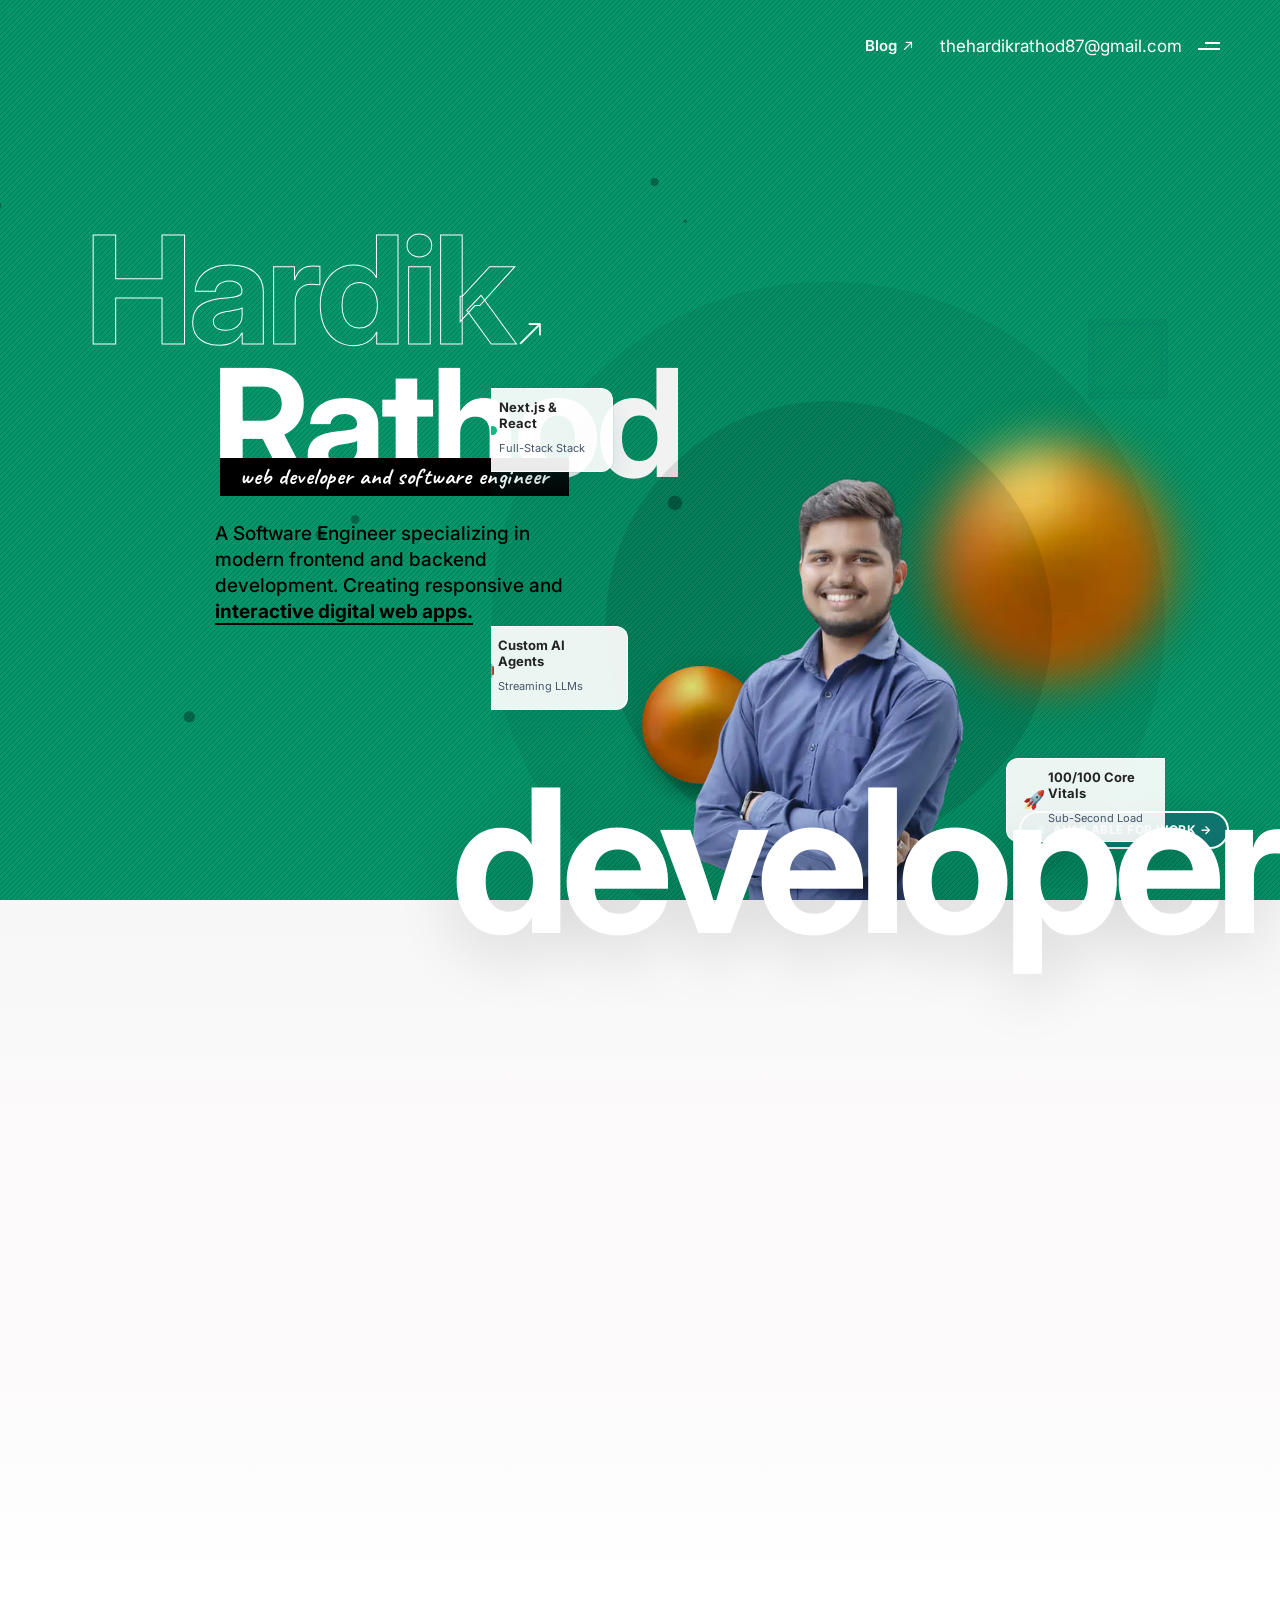
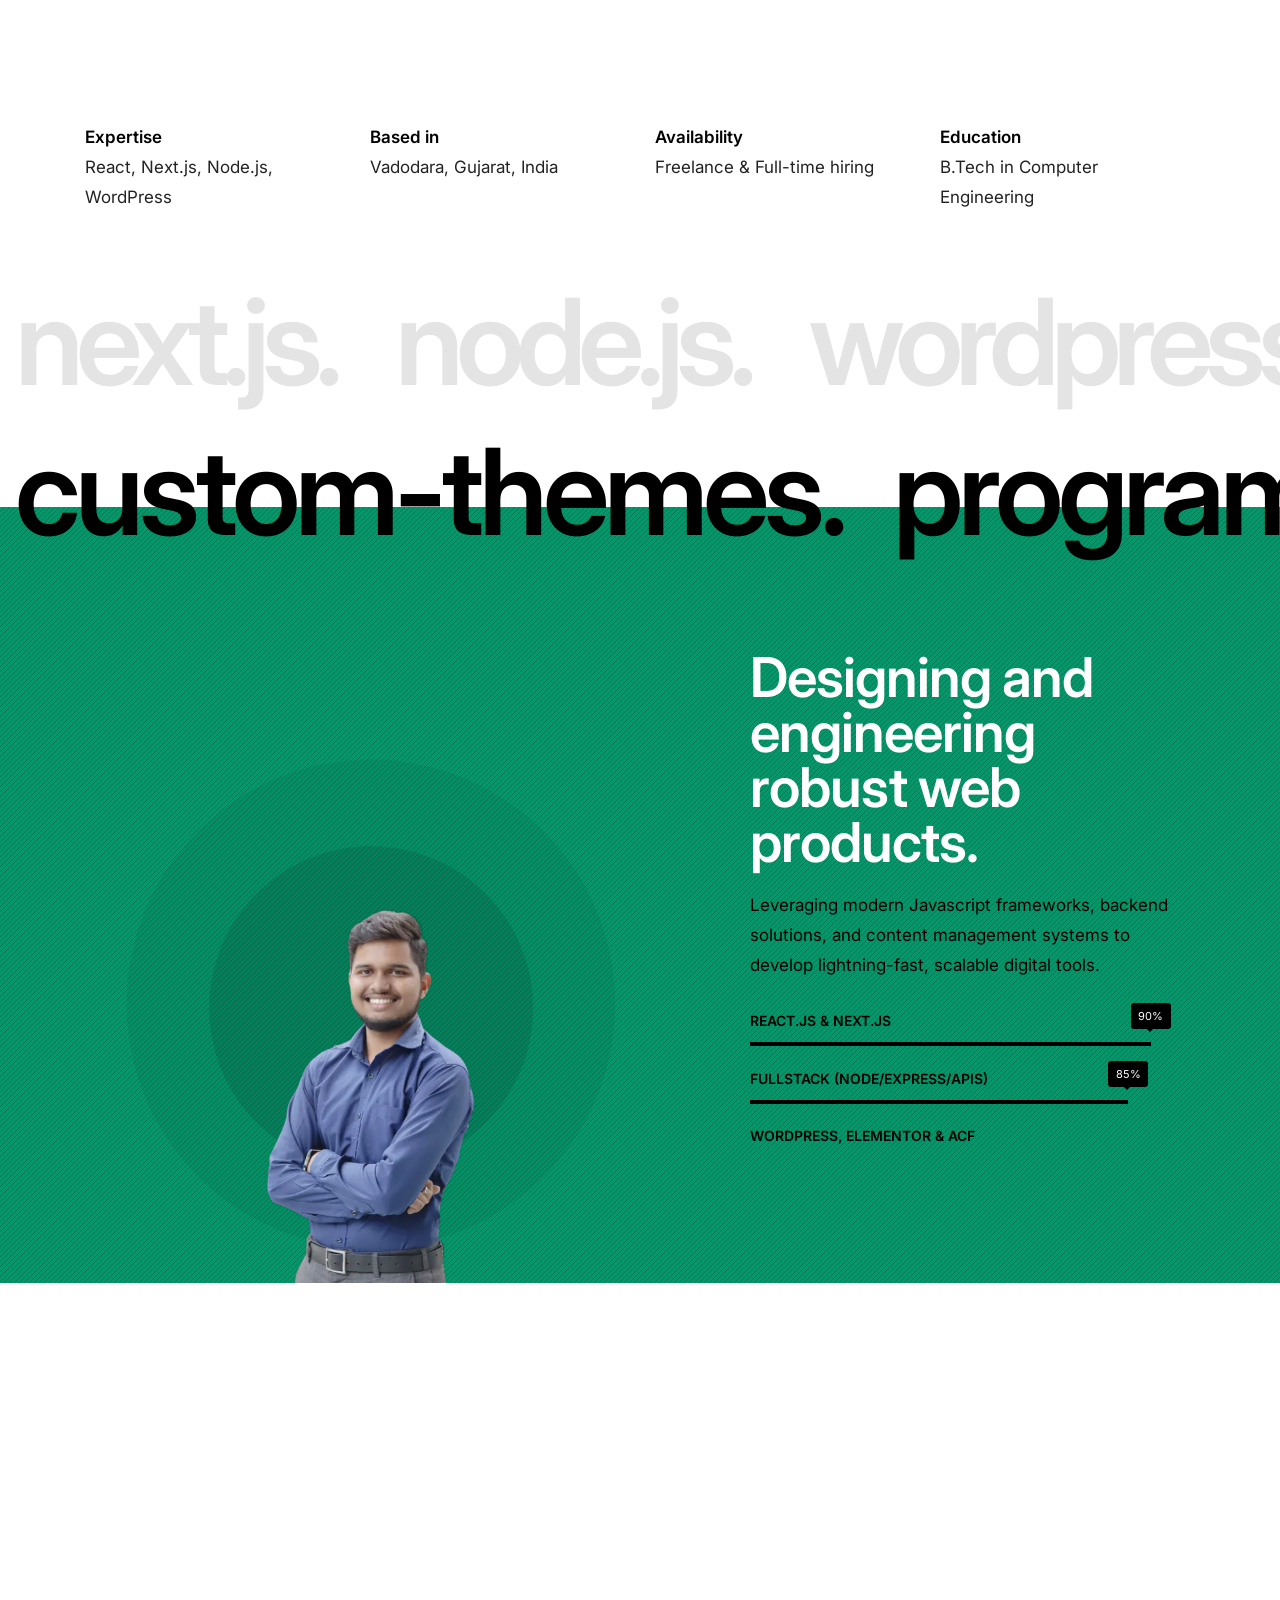
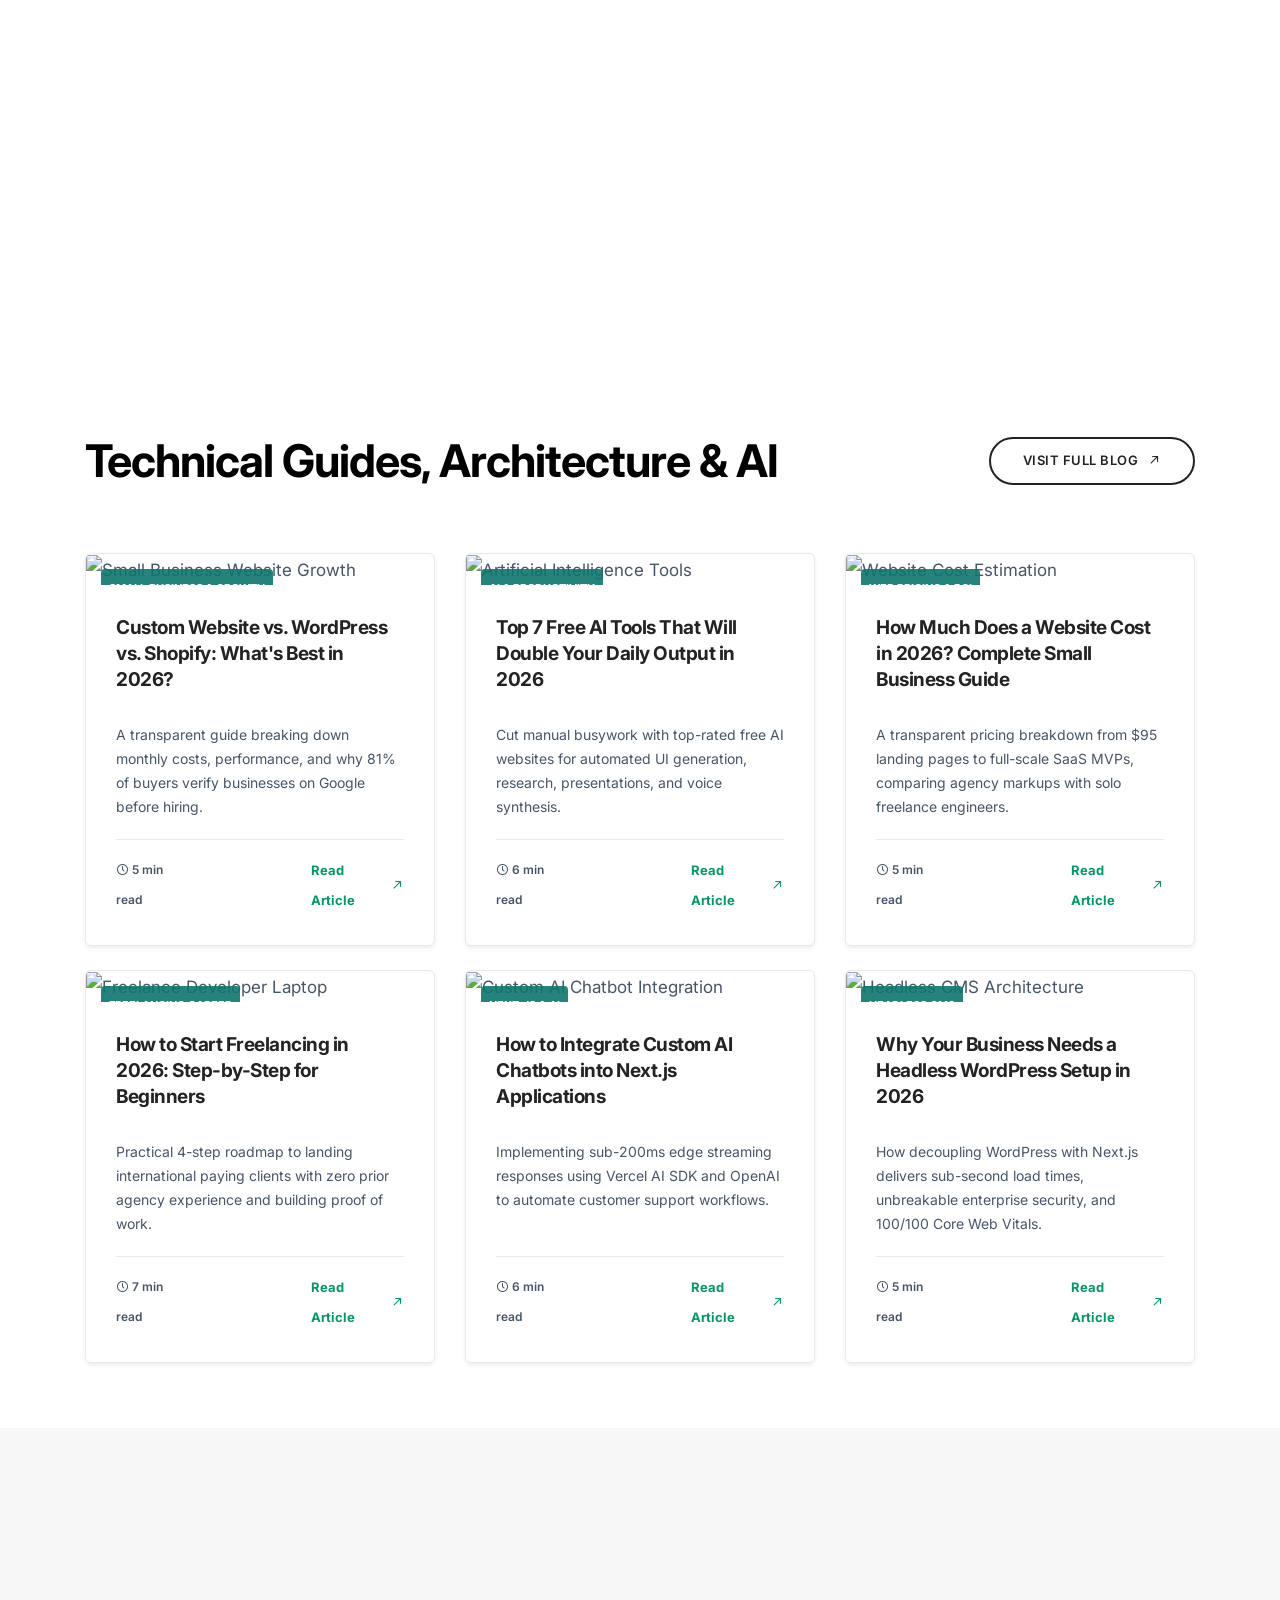
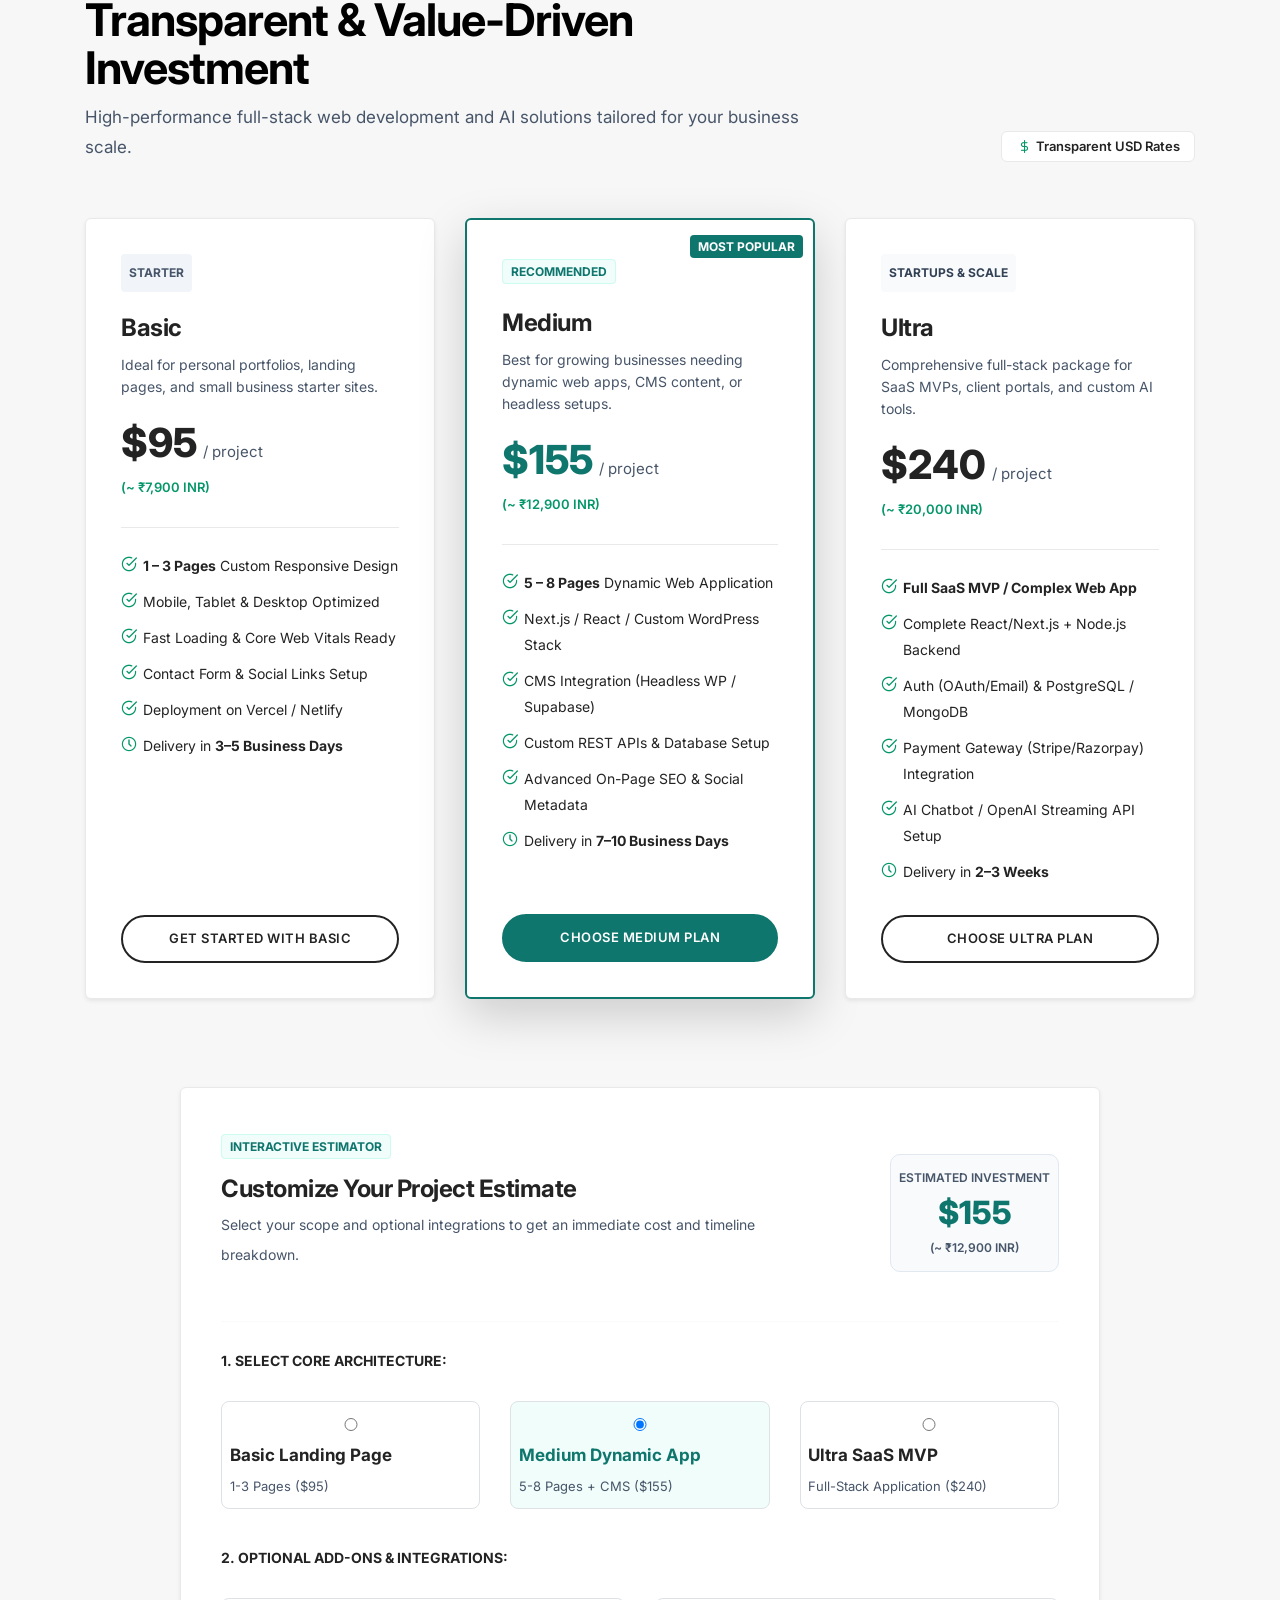
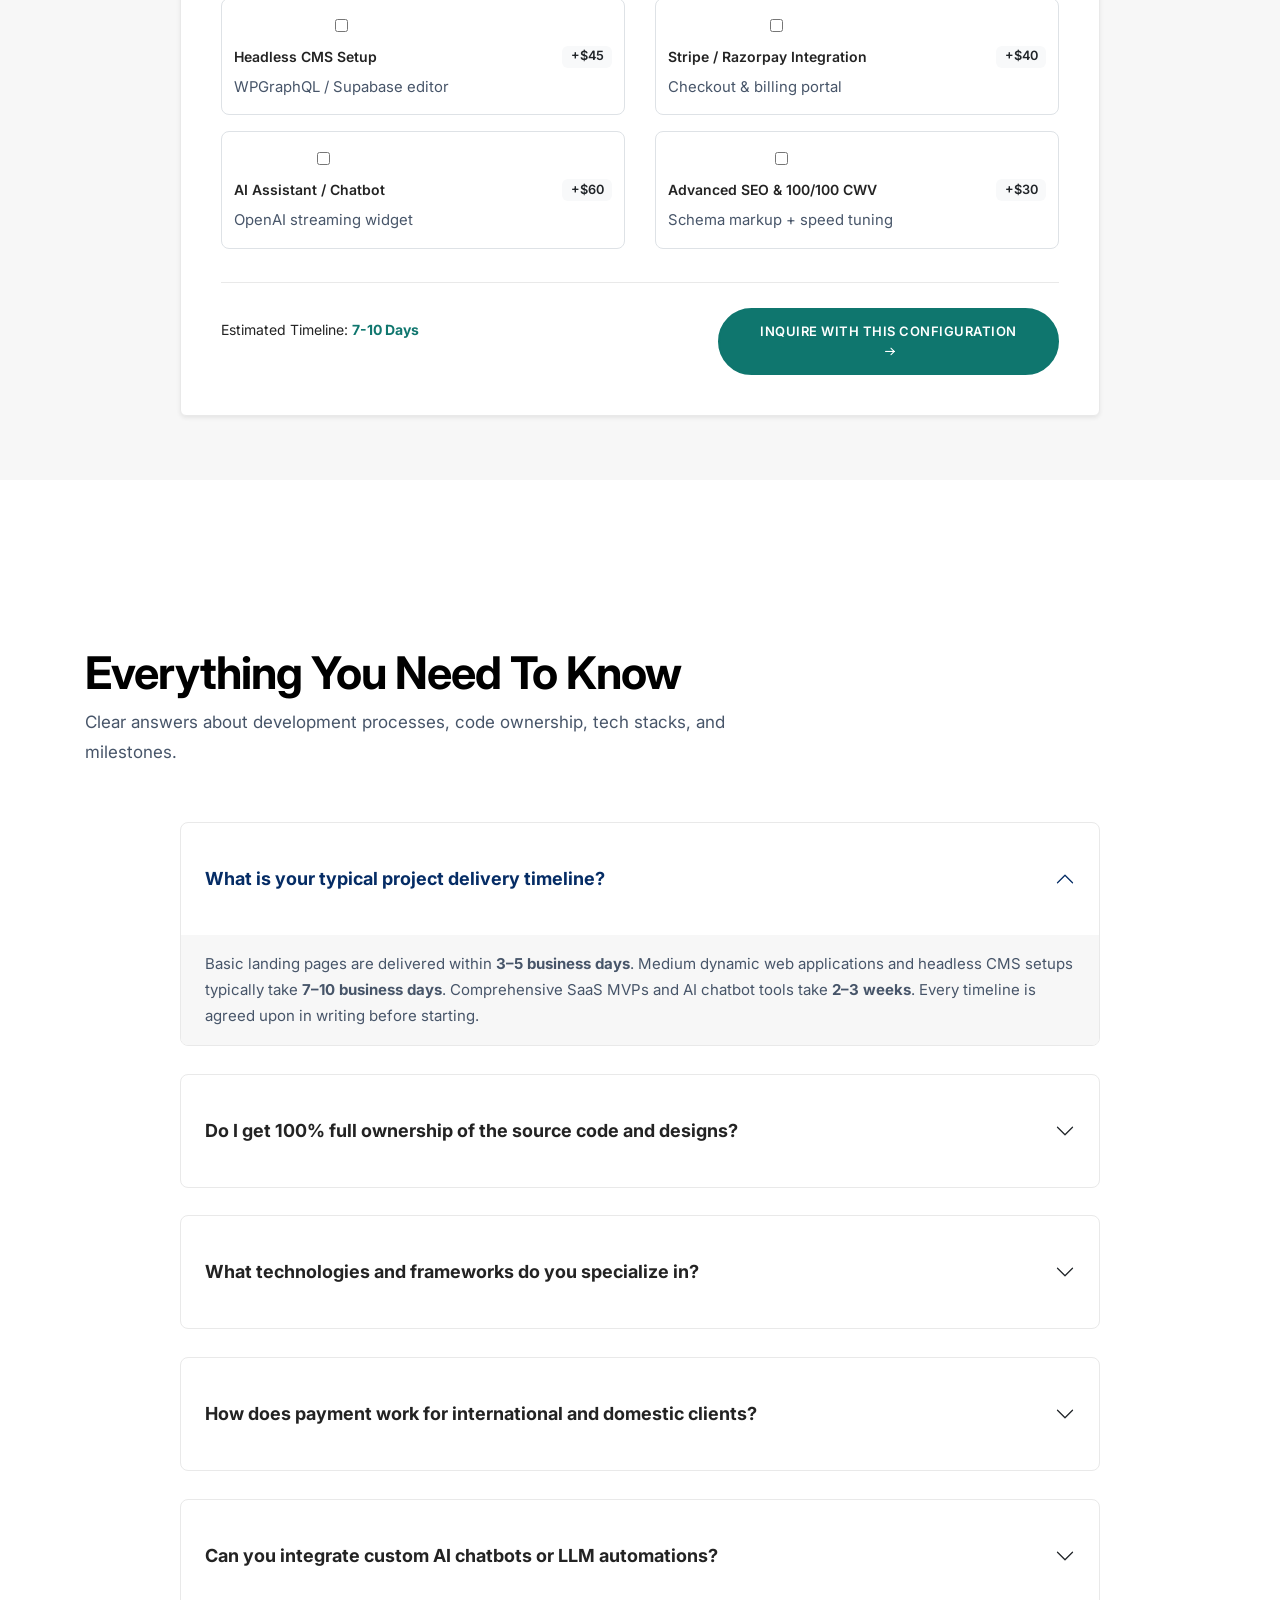
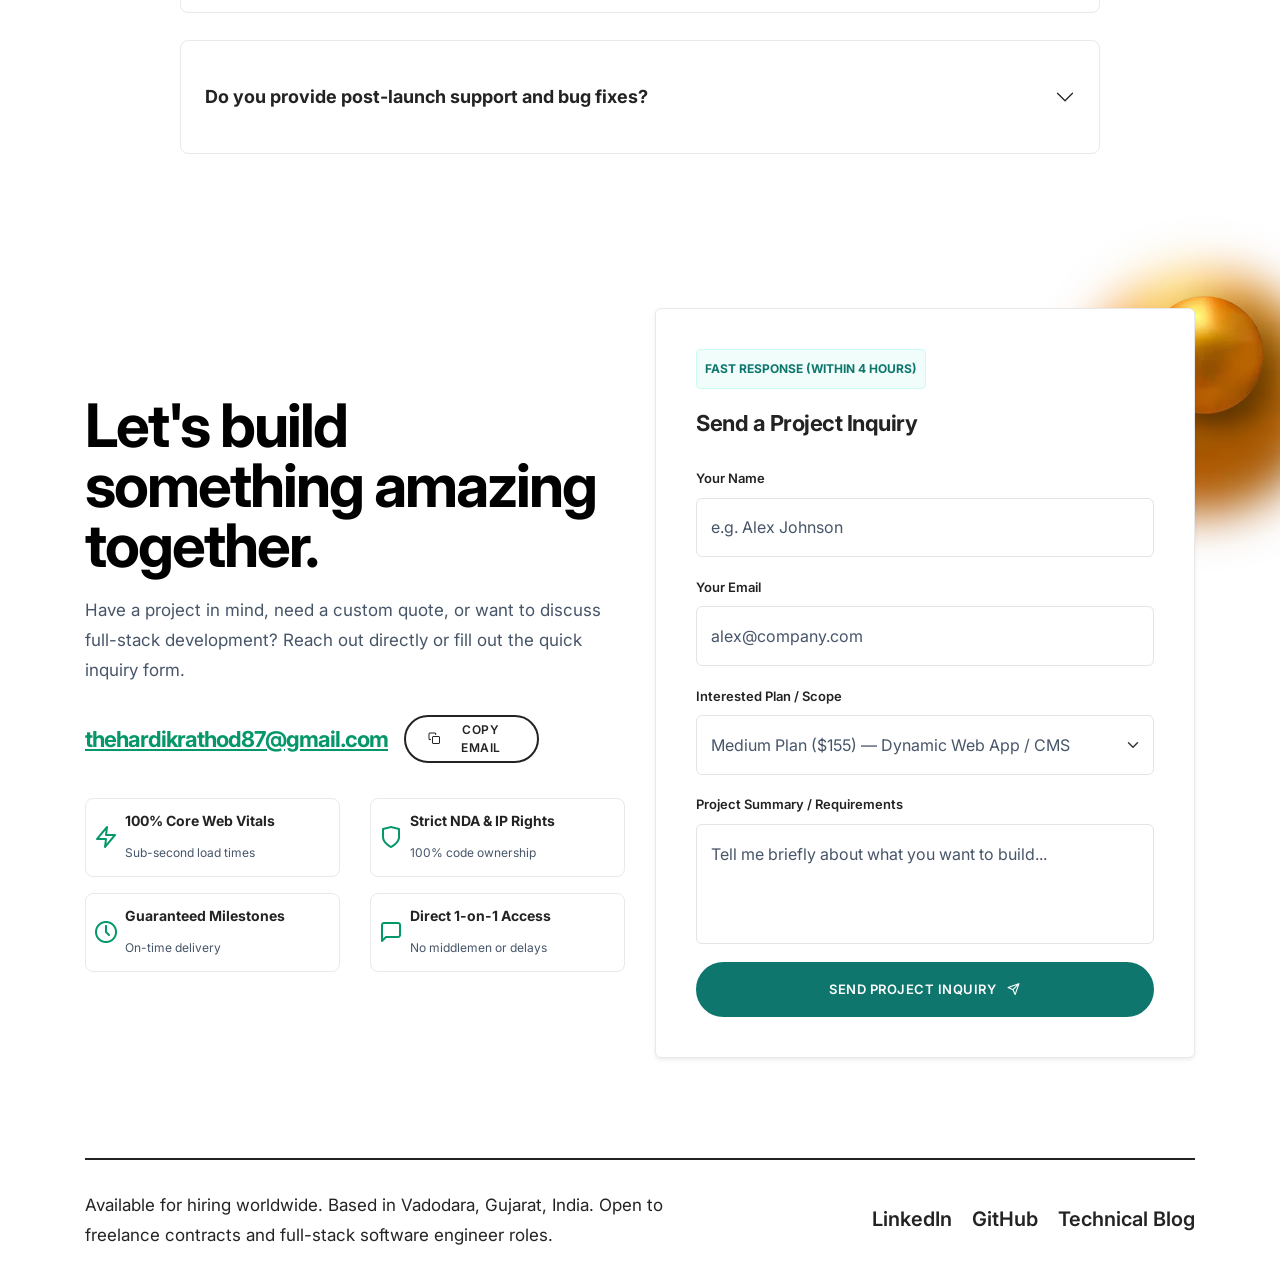
==== commit 5d131626: "feat(3d-animations): add hardware-accelerated 60fps 3D hero badges, rotating wireframe tech prism, a" ====
--- a/index.html
+++ b/index.html
@@ -317,13 +317,58 @@
                         <div class="position-absolute right-100px bottom-minus-100px w-55 md-w-60 xs-w-100 md-right-150px xs-right-0px z-index-9">
                             <img src="images/circle-bg.webp" width="355" height="355" loading="lazy" decoding="async" class="position-absolute top-20 right-minus-50px" alt="Decorative background circle" data-bottom-top="transform: translateY(-150px)" data-top-bottom="transform: translateY(150px)">
                             <img src="images/sphere.webp" width="180" height="180" loading="lazy" decoding="async" class="position-absolute top-50 left-150px z-index-99 animation-float" alt="Floating sphere accent" data-bottom-top="transform: translateY(-50px)" data-top-bottom="transform: translateY(50px)">
+                            
+                            <!-- 3D Rotating Geometric Wireframe Prism (Pure GPU CSS, Zero Lag) -->
+                            <div class="cube-3d-wrap d-none d-md-block" aria-hidden="true">
+                                <div class="cube-3d">
+                                    <div class="cube-face cube-front"></div>
+                                    <div class="cube-face cube-back"></div>
+                                    <div class="cube-face cube-right"></div>
+                                    <div class="cube-face cube-left"></div>
+                                    <div class="cube-face cube-top"></div>
+                                    <div class="cube-face cube-bottom"></div>
+                                </div>
+                            </div>
+
                             <div class="atropos" data-atropos>
                                 <div class="atropos-scale">
                                     <div class="atropos-rotate">
-                                        <div class="atropos-inner text-center">
+                                        <div class="atropos-inner text-center position-relative">
                                             <div data-atropos-offset="-5" class="position-absolute left-0px right-0px">
                                                 <img src="images/line-grid.png" width="847" height="847" fetchpriority="high" decoding="async" alt="Decorative grid pattern">
                                             </div>
+
+                                            <!-- 3D Floating Tech Badges (Multi-Layer Depth & Parallax) -->
+                                            <div data-atropos-offset="10" class="hero-3d-badge hero-3d-badge-1" aria-hidden="true">
+                                                <div class="d-flex align-items-center">
+                                                    <span class="badge-status-dot me-2"></span>
+                                                    <div class="text-start">
+                                                        <strong class="d-block fs-13 text-dark-gray fw-700 lh-16">Next.js & React</strong>
+                                                        <span class="fs-11 text-muted lh-14">Full-Stack Stack</span>
+                                                    </div>
+                                                </div>
+                                            </div>
+
+                                            <div data-atropos-offset="14" class="hero-3d-badge hero-3d-badge-2" aria-hidden="true">
+                                                <div class="d-flex align-items-center">
+                                                    <span class="fs-18 me-2">🚀</span>
+                                                    <div class="text-start">
+                                                        <strong class="d-block fs-13 text-dark-gray fw-700 lh-16">100/100 Core Vitals</strong>
+                                                        <span class="fs-11 text-muted lh-14">Sub-Second Load</span>
+                                                    </div>
+                                                </div>
+                                            </div>
+
+                                            <div data-atropos-offset="8" class="hero-3d-badge hero-3d-badge-3 d-none d-lg-block" aria-hidden="true">
+                                                <div class="d-flex align-items-center">
+                                                    <span class="fs-18 me-2">🤖</span>
+                                                    <div class="text-start">
+                                                        <strong class="d-block fs-13 text-dark-gray fw-700 lh-16">Custom AI Agents</strong>
+                                                        <span class="fs-11 text-muted lh-14">Streaming LLMs</span>
+                                                    </div>
+                                                </div>
+                                            </div>
+
                                             <!-- Customized Profile Image (Transparent Cutout, Responsive WebP & High Priority LCP) -->
                                             <img data-atropos-offset="5" class="position-relative" src="images/hardik.webp" srcset="images/hardik-sm.webp 500w, images/hardik.webp 800w" sizes="(max-width: 575px) 500px, 800px" width="800" height="854" fetchpriority="high" decoding="async" alt="Hardik Rathod - Web Developer Profile Image">
                                         </div> 
@@ -612,7 +657,7 @@
                             <div class="row row-cols-1 row-cols-lg-3 row-cols-md-2 g-4 mt-2">
                                 <!-- Blog Card 1 -->
                                 <div class="col">
-                                    <div class="card h-100 border border-color-light-medium-gray border-radius-12px overflow-hidden bg-white shadow-sm transition-all d-flex flex-column">
+                                    <div class="card card-3d-tilt h-100 border border-color-light-medium-gray border-radius-12px overflow-hidden bg-white shadow-sm transition-all d-flex flex-column">
                                         <a href="https://blog.hardikrathod.me/2026/09/custom-website-vs-wordpress-vs-shopify.html" target="_blank" class="overflow-hidden d-block position-relative">
                                             <img src="https://images.unsplash.com/photo-1460925895917-afdab827c52f?auto=format&fit=crop&w=600&q=75" width="400" height="200" loading="lazy" decoding="async" alt="Small Business Website Growth" class="w-100 transition-all" style="height: 200px; object-fit: cover;">
                                             <span style="background: rgba(15, 118, 110, 0.9); color: #ffffff;" class="position-absolute top-15px left-15px fs-11 fw-700 text-uppercase px-2 py-1 border-radius-4px">Small Business & Growth</span>
@@ -632,7 +677,7 @@
 
                                 <!-- Blog Card 2 -->
                                 <div class="col">
-                                    <div class="card h-100 border border-color-light-medium-gray border-radius-12px overflow-hidden bg-white shadow-sm transition-all d-flex flex-column">
+                                    <div class="card card-3d-tilt h-100 border border-color-light-medium-gray border-radius-12px overflow-hidden bg-white shadow-sm transition-all d-flex flex-column">
                                         <a href="https://blog.hardikrathod.me/2026/09/top-7-free-ai-tools-that-will-double.html" target="_blank" class="overflow-hidden d-block position-relative">
                                             <img src="https://images.unsplash.com/photo-1618005182384-a83a8bd57fbe?auto=format&fit=crop&w=600&q=75" width="400" height="200" loading="lazy" decoding="async" alt="Artificial Intelligence Tools" class="w-100 transition-all" style="height: 200px; object-fit: cover;">
                                             <span style="background: rgba(15, 118, 110, 0.9); color: #ffffff;" class="position-absolute top-15px left-15px fs-11 fw-700 text-uppercase px-2 py-1 border-radius-4px">AI & Productivity</span>
@@ -652,7 +697,7 @@
 
                                 <!-- Blog Card 3 -->
                                 <div class="col">
-                                    <div class="card h-100 border border-color-light-medium-gray border-radius-12px overflow-hidden bg-white shadow-sm transition-all d-flex flex-column">
+                                    <div class="card card-3d-tilt h-100 border border-color-light-medium-gray border-radius-12px overflow-hidden bg-white shadow-sm transition-all d-flex flex-column">
                                         <a href="https://blog.hardikrathod.me/2026/09/how-much-does-website-cost-in-2026.html" target="_blank" class="overflow-hidden d-block position-relative">
                                             <img src="https://images.unsplash.com/photo-1554224155-6726b3ff858f?auto=format&fit=crop&w=600&q=75" width="400" height="200" loading="lazy" decoding="async" alt="Website Cost Estimation" class="w-100 transition-all" style="height: 200px; object-fit: cover;">
                                             <span style="background: rgba(15, 118, 110, 0.9); color: #ffffff;" class="position-absolute top-15px left-15px fs-11 fw-700 text-uppercase px-2 py-1 border-radius-4px">Web Pricing & ROI</span>
@@ -672,7 +717,7 @@
 
                                 <!-- Blog Card 4 -->
                                 <div class="col">
-                                    <div class="card h-100 border border-color-light-medium-gray border-radius-12px overflow-hidden bg-white shadow-sm transition-all d-flex flex-column">
+                                    <div class="card card-3d-tilt h-100 border border-color-light-medium-gray border-radius-12px overflow-hidden bg-white shadow-sm transition-all d-flex flex-column">
                                         <a href="https://blog.hardikrathod.me/2026/09/how-to-start-freelancing-in-2026-step.html" target="_blank" class="overflow-hidden d-block position-relative">
                                             <img src="https://images.unsplash.com/photo-1579621970563-ebec7560ff3e?auto=format&fit=crop&w=600&q=75" width="400" height="200" loading="lazy" decoding="async" alt="Freelance Developer Laptop" class="w-100 transition-all" style="height: 200px; object-fit: cover;">
                                             <span style="background: rgba(15, 118, 110, 0.9); color: #ffffff;" class="position-absolute top-15px left-15px fs-11 fw-700 text-uppercase px-2 py-1 border-radius-4px">Freelancing Career</span>
@@ -692,7 +737,7 @@
 
                                 <!-- Blog Card 5 -->
                                 <div class="col">
-                                    <div class="card h-100 border border-color-light-medium-gray border-radius-12px overflow-hidden bg-white shadow-sm transition-all d-flex flex-column">
+                                    <div class="card card-3d-tilt h-100 border border-color-light-medium-gray border-radius-12px overflow-hidden bg-white shadow-sm transition-all d-flex flex-column">
                                         <a href="https://blog.hardikrathod.me/2026/09/how-to-integrate-custom-ai-chatbots.html" target="_blank" class="overflow-hidden d-block position-relative">
                                             <img src="https://images.unsplash.com/photo-1677442136019-21780ecad995?auto=format&fit=crop&w=600&q=75" width="400" height="200" loading="lazy" decoding="async" alt="Custom AI Chatbot Integration" class="w-100 transition-all" style="height: 200px; object-fit: cover;">
                                             <span style="background: rgba(15, 118, 110, 0.9); color: #ffffff;" class="position-absolute top-15px left-15px fs-11 fw-700 text-uppercase px-2 py-1 border-radius-4px">Next.js & AI</span>
@@ -712,7 +757,7 @@
 
                                 <!-- Blog Card 6 -->
                                 <div class="col">
-                                    <div class="card h-100 border border-color-light-medium-gray border-radius-12px overflow-hidden bg-white shadow-sm transition-all d-flex flex-column">
+                                    <div class="card card-3d-tilt h-100 border border-color-light-medium-gray border-radius-12px overflow-hidden bg-white shadow-sm transition-all d-flex flex-column">
                                         <a href="https://blog.hardikrathod.me/2026/09/why-your-business-needs-headless.html" target="_blank" class="overflow-hidden d-block position-relative">
                                             <img src="https://images.unsplash.com/photo-1507238691740-187a5b1d37b8?auto=format&fit=crop&w=600&q=75" width="400" height="200" loading="lazy" decoding="async" alt="Headless CMS Architecture" class="w-100 transition-all" style="height: 200px; object-fit: cover;">
                                             <span style="background: rgba(15, 118, 110, 0.9); color: #ffffff;" class="position-absolute top-15px left-15px fs-11 fw-700 text-uppercase px-2 py-1 border-radius-4px">Headless CMS</span>
@@ -765,7 +810,7 @@
                             <div class="row row-cols-1 row-cols-lg-3 row-cols-md-2 g-4 justify-content-center">
                                 <!-- Basic Plan -->
                                 <div class="col">
-                                    <div class="card h-100 border border-color-light-medium-gray border-radius-12px p-35px sm-p-25px bg-white transition-all shadow-sm d-flex flex-column">
+                                    <div class="card card-3d-tilt h-100 border border-color-light-medium-gray border-radius-12px p-35px sm-p-25px bg-white transition-all shadow-sm d-flex flex-column">
                                         <div class="mb-20px d-flex justify-content-between align-items-center">
                                             <span class="fs-12 fw-700 text-uppercase px-2 py-1 border-radius-4px" style="background: #f1f5f9; color: #475569;">Starter</span>
                                         </div>
@@ -785,14 +830,14 @@
                                             <li class="mb-10px d-flex align-items-start"><i class="feather icon-feather-check-circle text-base-color me-2 fs-16 mt-1"></i> <span>Deployment on Vercel / Netlify</span></li>
                                             <li class="d-flex align-items-start"><i class="feather icon-feather-clock text-base-color me-2 fs-16 mt-1"></i> <span>Delivery in <strong>3–5 Business Days</strong></span></li>
                                         </ul>
-                                        <a href="mailto:thehardikrathod87@gmail.com?subject=Inquiry:%20Basic%20Plan%20($95)%20-%20Web%20Development&body=Hi%20Hardik,%0A%0AI%20would%20like%20to%20get%20started%20with%20your%20Basic%20Plan%20($95).%0A%0AProject%20Details:%0A-%20Business%20/%20Project%20Name:%0A-%20Website%20Type:%0A-%20Target%20Timeline:%0A-%20Key%20Requirements:%0A%0ALooking%20forward%20to%20hearing%20from%20you!" class="btn btn-medium btn-transparent-dark-gray btn-rounded fw-600 w-100 text-center">
+                                        <a href="mailto:thehardikrathod87@gmail.com?subject=Inquiry:%20Basic%20Plan%20($95)%20-%20Web%20Development&body=Hi%20Hardik,%0A%0AI%20would%20like%20to%20get%20started%20with%20your%20Basic%20Plan%20($95).%0A%0AProject%20Details:%0A-%20Business%20/%20Project%20Name:%0A-%20Website%20Type:%0A-%20Target%20Timeline:%0A-%20Key%20Requirements:%0A%0ALooking%20forward%20to%20hearing%20from%20you!" class="btn btn-medium btn-transparent-dark-gray btn-rounded fw-600 w-100 text-center btn-3d-push">
                                             Get Started with Basic
                                         </a>
                                     </div>
                                 </div>
                                 <!-- Medium Plan (Featured) -->
                                 <div class="col">
-                                    <div class="card h-100 border-2 border-radius-12px p-35px sm-p-25px bg-white transition-all shadow-lg d-flex flex-column position-relative" style="border-color: #0f766e;">
+                                    <div class="card card-3d-tilt h-100 border-2 border-radius-12px p-35px sm-p-25px bg-white transition-all shadow-lg d-flex flex-column position-relative" style="border-color: #0f766e;">
                                         <div class="position-absolute top-0 end-0 mt-3 me-3">
                                             <span class="fs-12 fw-700 text-uppercase px-2 py-1 border-radius-4px text-white" style="background: #0f766e;">Most Popular</span>
                                         </div>
@@ -815,14 +860,14 @@
                                             <li class="mb-10px d-flex align-items-start"><i class="feather icon-feather-check-circle text-base-color me-2 fs-16 mt-1"></i> <span>Advanced On-Page SEO & Social Metadata</span></li>
                                             <li class="d-flex align-items-start"><i class="feather icon-feather-clock text-base-color me-2 fs-16 mt-1"></i> <span>Delivery in <strong>7–10 Business Days</strong></span></li>
                                         </ul>
-                                        <a href="mailto:thehardikrathod87@gmail.com?subject=Inquiry:%20Medium%20Plan%20($155)%20-%20Web%20Development&body=Hi%20Hardik,%0A%0AI%20would%20like%20to%20get%20started%20with%20your%20Medium%20Plan%20($155).%0A%0AProject%20Details:%0A-%20Business%20/%20Project%20Name:%0A-%20Project%20Scope%20(Dynamic%20Web%20App%20/%20Next.js%20/%20WordPress%20/%20CMS):%0A-%20Target%20Timeline:%0A-%20Key%20Features%20Needed:%0A%0ALooking%20forward%20to%20hearing%20from%20you!" class="btn btn-medium btn-base-color btn-rounded fw-600 w-100 text-center text-white" style="background-color: #0f766e; border-color: #0f766e;">
+                                        <a href="mailto:thehardikrathod87@gmail.com?subject=Inquiry:%20Medium%20Plan%20($155)%20-%20Web%20Development&body=Hi%20Hardik,%0A%0AI%20would%20like%20to%20get%20started%20with%20your%20Medium%20Plan%20($155).%0A%0AProject%20Details:%0A-%20Business%20/%20Project%20Name:%0A-%20Project%20Scope%20(Dynamic%20Web%20App%20/%20Next.js%20/%20WordPress%20/%20CMS):%0A-%20Target%20Timeline:%0A-%20Key%20Features%20Needed:%0A%0ALooking%20forward%20to%20hearing%20from%20you!" class="btn btn-medium btn-base-color btn-rounded fw-600 w-100 text-center text-white btn-3d-push" style="background-color: #0f766e; border-color: #0f766e;">
                                             Choose Medium Plan
                                         </a>
                                     </div>
                                 </div>
                                 <!-- Ultra Plan -->
                                 <div class="col">
-                                    <div class="card h-100 border border-color-light-medium-gray border-radius-12px p-35px sm-p-25px bg-white transition-all shadow-sm d-flex flex-column">
+                                    <div class="card card-3d-tilt h-100 border border-color-light-medium-gray border-radius-12px p-35px sm-p-25px bg-white transition-all shadow-sm d-flex flex-column">
                                         <div class="mb-20px d-flex justify-content-between align-items-center">
                                             <span class="fs-12 fw-700 text-uppercase px-2 py-1 border-radius-4px" style="background: #f8fafc; color: #334155;">Startups & Scale</span>
                                         </div>
@@ -842,7 +887,7 @@
                                             <li class="mb-10px d-flex align-items-start"><i class="feather icon-feather-check-circle text-base-color me-2 fs-16 mt-1"></i> <span>AI Chatbot / OpenAI Streaming API Setup</span></li>
                                             <li class="d-flex align-items-start"><i class="feather icon-feather-clock text-base-color me-2 fs-16 mt-1"></i> <span>Delivery in <strong>2–3 Weeks</strong></span></li>
                                         </ul>
-                                        <a href="mailto:thehardikrathod87@gmail.com?subject=Inquiry:%20Ultra%20Plan%20($240)%20-%20SaaS%20MVP%20/%20Full-Stack&body=Hi%20Hardik,%0A%0AI%20would%20like%20to%20get%20started%20with%20your%20Ultra%20Plan%20($240).%0A%0AProject%20Details:%0A-%20Startup%20/%20SaaS%20/%20Product%20Name:%0A-%20Core%20Features%20(Auth,%20Database,%20Payments,%20AI%20Chatbot):%0A-%20Target%20Launch%20Timeline:%0A-%20Overview%20of%20Requirements:%0A%0ALooking%20forward%20to%20hearing%20from%20you!" class="btn btn-medium btn-transparent-dark-gray btn-rounded fw-600 w-100 text-center">
+                                        <a href="mailto:thehardikrathod87@gmail.com?subject=Inquiry:%20Ultra%20Plan%20($240)%20-%20SaaS%20MVP%20/%20Full-Stack&body=Hi%20Hardik,%0A%0AI%20would%20like%20to%20get%20started%20with%20your%20Ultra%20Plan%20($240).%0A%0AProject%20Details:%0A-%20Startup%20/%20SaaS%20/%20Product%20Name:%0A-%20Core%20Features%20(Auth,%20Database,%20Payments,%20AI%20Chatbot):%0A-%20Target%20Launch%20Timeline:%0A-%20Overview%20of%20Requirements:%0A%0ALooking%20forward%20to%20hearing%20from%20you!" class="btn btn-medium btn-transparent-dark-gray btn-rounded fw-600 w-100 text-center btn-3d-push">
                                             Choose Ultra Plan
                                         </a>
                                     </div>
@@ -1211,9 +1256,9 @@
           });
         </script>
 
-        <!-- Floating Quick-Hire CTA (CRO) -->
+        <!-- Floating Quick-Hire CTA (CRO with 3D Depth) -->
         <div class="position-fixed bottom-0 end-0 m-4 z-index-999 d-none d-sm-block">
-            <a href="#contact" class="btn btn-small btn-rounded fw-700 shadow-lg text-white px-3 py-2 d-flex align-items-center" style="background-color: #0f766e; border: 2px solid #ffffff; box-shadow: 0 10px 25px rgba(15, 118, 110, 0.35);">
+            <a href="#contact" class="btn btn-small btn-rounded fw-700 shadow-lg text-white px-3 py-2 d-flex align-items-center btn-3d-push" style="background-color: #0f766e; border: 2px solid #ffffff; box-shadow: 0 10px 25px rgba(15, 118, 110, 0.35);">
                 <span style="width: 8px; height: 8px; background: #34d399; border-radius: 50%; display: inline-block; margin-right: 8px; box-shadow: 0 0 8px #34d399;"></span> Available for Work &rarr;
             </a>
         </div>
--- a/theme/freelancer/freelancer.css
+++ b/theme/freelancer/freelancer.css
@@ -160,3 +160,230 @@
     padding-bottom: 50px;
   }
 }
+
+/* ===================================================
+   Zero-Lag Hardware-Accelerated 3D Effects (GPU Only)
+====================================================== */
+
+/* 3D Perspective & Hero Badges */
+.hero-3d-badge {
+  position: absolute;
+  z-index: 10;
+  pointer-events: auto;
+  border-radius: 12px;
+  background: rgba(255, 255, 255, 0.92);
+  backdrop-filter: blur(12px);
+  -webkit-backdrop-filter: blur(12px);
+  border: 1px solid rgba(255, 255, 255, 0.95);
+  box-shadow: 0 16px 36px -6px rgba(15, 118, 110, 0.22), 0 0 0 1px rgba(15, 118, 110, 0.08);
+  padding: 10px 16px;
+  transition: transform 0.3s cubic-bezier(0.34, 1.56, 0.64, 1);
+  will-change: transform;
+}
+
+.hero-3d-badge:hover {
+  transform: scale(1.06) translateZ(30px) !important;
+  box-shadow: 0 22px 42px -6px rgba(15, 118, 110, 0.32), 0 0 0 1px rgba(15, 118, 110, 0.15);
+}
+
+.hero-3d-badge-1 {
+  top: 15%;
+  left: -20px;
+  animation: float3d-1 5s ease-in-out infinite;
+}
+
+.hero-3d-badge-2 {
+  bottom: 22%;
+  right: -25px;
+  animation: float3d-2 6s ease-in-out infinite 0.5s;
+}
+
+.hero-3d-badge-3 {
+  top: 48%;
+  left: -35px;
+  animation: float3d-3 5.5s ease-in-out infinite 1s;
+}
+
+@keyframes float3d-1 {
+  0%, 100% {
+    transform: translateY(0px) rotate(-1deg);
+  }
+  50% {
+    transform: translateY(-10px) rotate(2deg);
+  }
+}
+
+@keyframes float3d-2 {
+  0%, 100% {
+    transform: translateY(0px) rotate(1deg);
+  }
+  50% {
+    transform: translateY(-12px) rotate(-2deg);
+  }
+}
+
+@keyframes float3d-3 {
+  0%, 100% {
+    transform: translateY(0px) rotate(-1.5deg);
+  }
+  50% {
+    transform: translateY(-9px) rotate(1.5deg);
+  }
+}
+
+.badge-status-dot {
+  width: 9px;
+  height: 9px;
+  border-radius: 50%;
+  background: #10b981;
+  display: inline-block;
+  box-shadow: 0 0 0 0 rgba(16, 185, 129, 0.7);
+  animation: pulseStatus 2s infinite;
+}
+
+@keyframes pulseStatus {
+  0% {
+    box-shadow: 0 0 0 0 rgba(16, 185, 129, 0.7);
+  }
+  70% {
+    box-shadow: 0 0 0 7px rgba(16, 185, 129, 0);
+  }
+  100% {
+    box-shadow: 0 0 0 0 rgba(16, 185, 129, 0);
+  }
+}
+
+/* 3D Wireframe Tech Prism / Cube */
+.cube-3d-wrap {
+  width: 75px;
+  height: 75px;
+  perspective: 600px;
+  position: absolute;
+  top: 40px;
+  right: 15px;
+  pointer-events: none;
+  opacity: 0.85;
+}
+
+.cube-3d {
+  width: 100%;
+  height: 100%;
+  position: relative;
+  transform-style: preserve-3d;
+  animation: rotateCube 20s linear infinite;
+  will-change: transform;
+}
+
+@keyframes rotateCube {
+  0% {
+    transform: rotateX(0deg) rotateY(0deg) rotateZ(0deg);
+  }
+  100% {
+    transform: rotateX(360deg) rotateY(720deg) rotateZ(360deg);
+  }
+}
+
+.cube-face {
+  position: absolute;
+  width: 75px;
+  height: 75px;
+  border: 1.5px solid rgba(15, 118, 110, 0.35);
+  background: rgba(15, 118, 110, 0.04);
+  box-shadow: inset 0 0 12px rgba(15, 118, 110, 0.1);
+  border-radius: 6px;
+}
+
+.cube-front  { transform: translateZ(37.5px); }
+.cube-back   { transform: rotateY(180deg) translateZ(37.5px); }
+.cube-right  { transform: rotateY(90deg) translateZ(37.5px); }
+.cube-left   { transform: rotateY(-90deg) translateZ(37.5px); }
+.cube-top    { transform: rotateX(90deg) translateZ(37.5px); }
+.cube-bottom { transform: rotateX(-90deg) translateZ(37.5px); }
+
+/* Interactive 3D Card Hover Tilt with Specular Glare */
+.card-3d-tilt {
+  perspective: 1000px;
+  transform-style: preserve-3d;
+  transition: transform 0.35s cubic-bezier(0.2, 0.8, 0.2, 1), box-shadow 0.35s ease;
+  will-change: transform;
+  position: relative;
+  overflow: hidden;
+}
+
+.card-3d-tilt:hover {
+  transform: perspective(1000px) translateY(-7px) rotateX(2deg) scale3d(1.015, 1.015, 1.015);
+  box-shadow: 0 22px 40px -10px rgba(15, 118, 110, 0.18), 0 10px 20px -5px rgba(0, 0, 0, 0.04) !important;
+}
+
+.card-3d-tilt::before {
+  content: "";
+  position: absolute;
+  top: 0;
+  left: -120%;
+  width: 60%;
+  height: 100%;
+  background: linear-gradient(
+    120deg,
+    transparent 0%,
+    rgba(255, 255, 255, 0.35) 50%,
+    transparent 100%
+  );
+  transform: skewX(-25deg);
+  transition: left 0.75s cubic-bezier(0.2, 0.8, 0.2, 1);
+  pointer-events: none;
+  z-index: 5;
+}
+
+.card-3d-tilt:hover::before {
+  left: 150%;
+}
+
+/* 3D Push Button Effect */
+.btn-3d-push {
+  transform: perspective(600px) translateZ(0);
+  transition: transform 0.2s cubic-bezier(0.34, 1.56, 0.64, 1), box-shadow 0.2s ease !important;
+  will-change: transform;
+}
+
+.btn-3d-push:hover {
+  transform: perspective(600px) translateZ(8px) translateY(-2px) !important;
+  box-shadow: 0 12px 25px -4px rgba(15, 118, 110, 0.4) !important;
+}
+
+.btn-3d-push:active {
+  transform: perspective(600px) translateZ(-4px) translateY(1px) !important;
+  box-shadow: 0 4px 10px -2px rgba(15, 118, 110, 0.3) !important;
+}
+
+/* Responsive Overrides for Mobile */
+@media (max-width: 767px) {
+  .hero-3d-badge {
+    padding: 8px 12px;
+  }
+  .hero-3d-badge-1 {
+    top: 5%;
+    left: 0;
+  }
+  .hero-3d-badge-2 {
+    bottom: 8%;
+    right: 0;
+  }
+  .hero-3d-badge-3 {
+    display: none !important;
+  }
+}
+
+/* Accessibility: Respect Reduced Motion Preference */
+@media (prefers-reduced-motion: reduce) {
+  .hero-3d-badge-1,
+  .hero-3d-badge-2,
+  .hero-3d-badge-3,
+  .cube-3d,
+  .badge-status-dot,
+  .card-3d-tilt {
+    animation: none !important;
+    transform: none !important;
+    transition: none !important;
+  }
+}
+
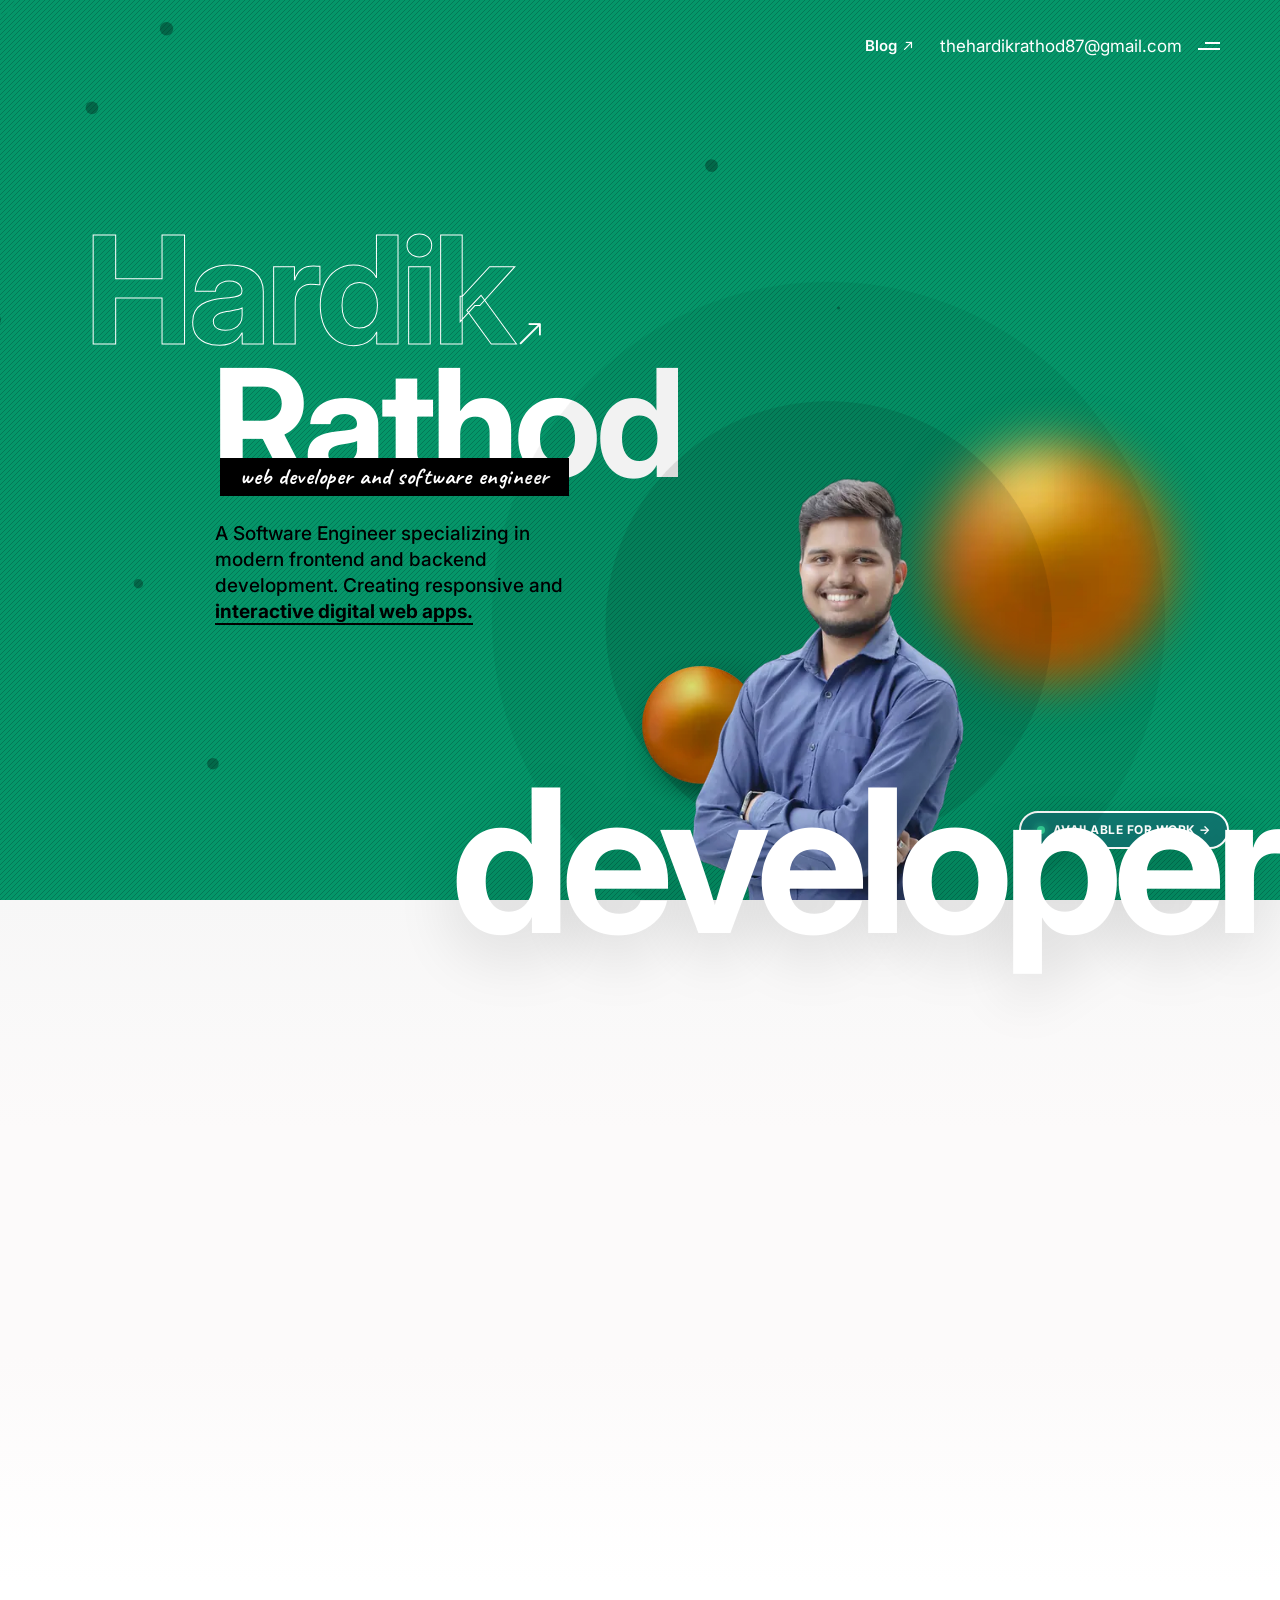
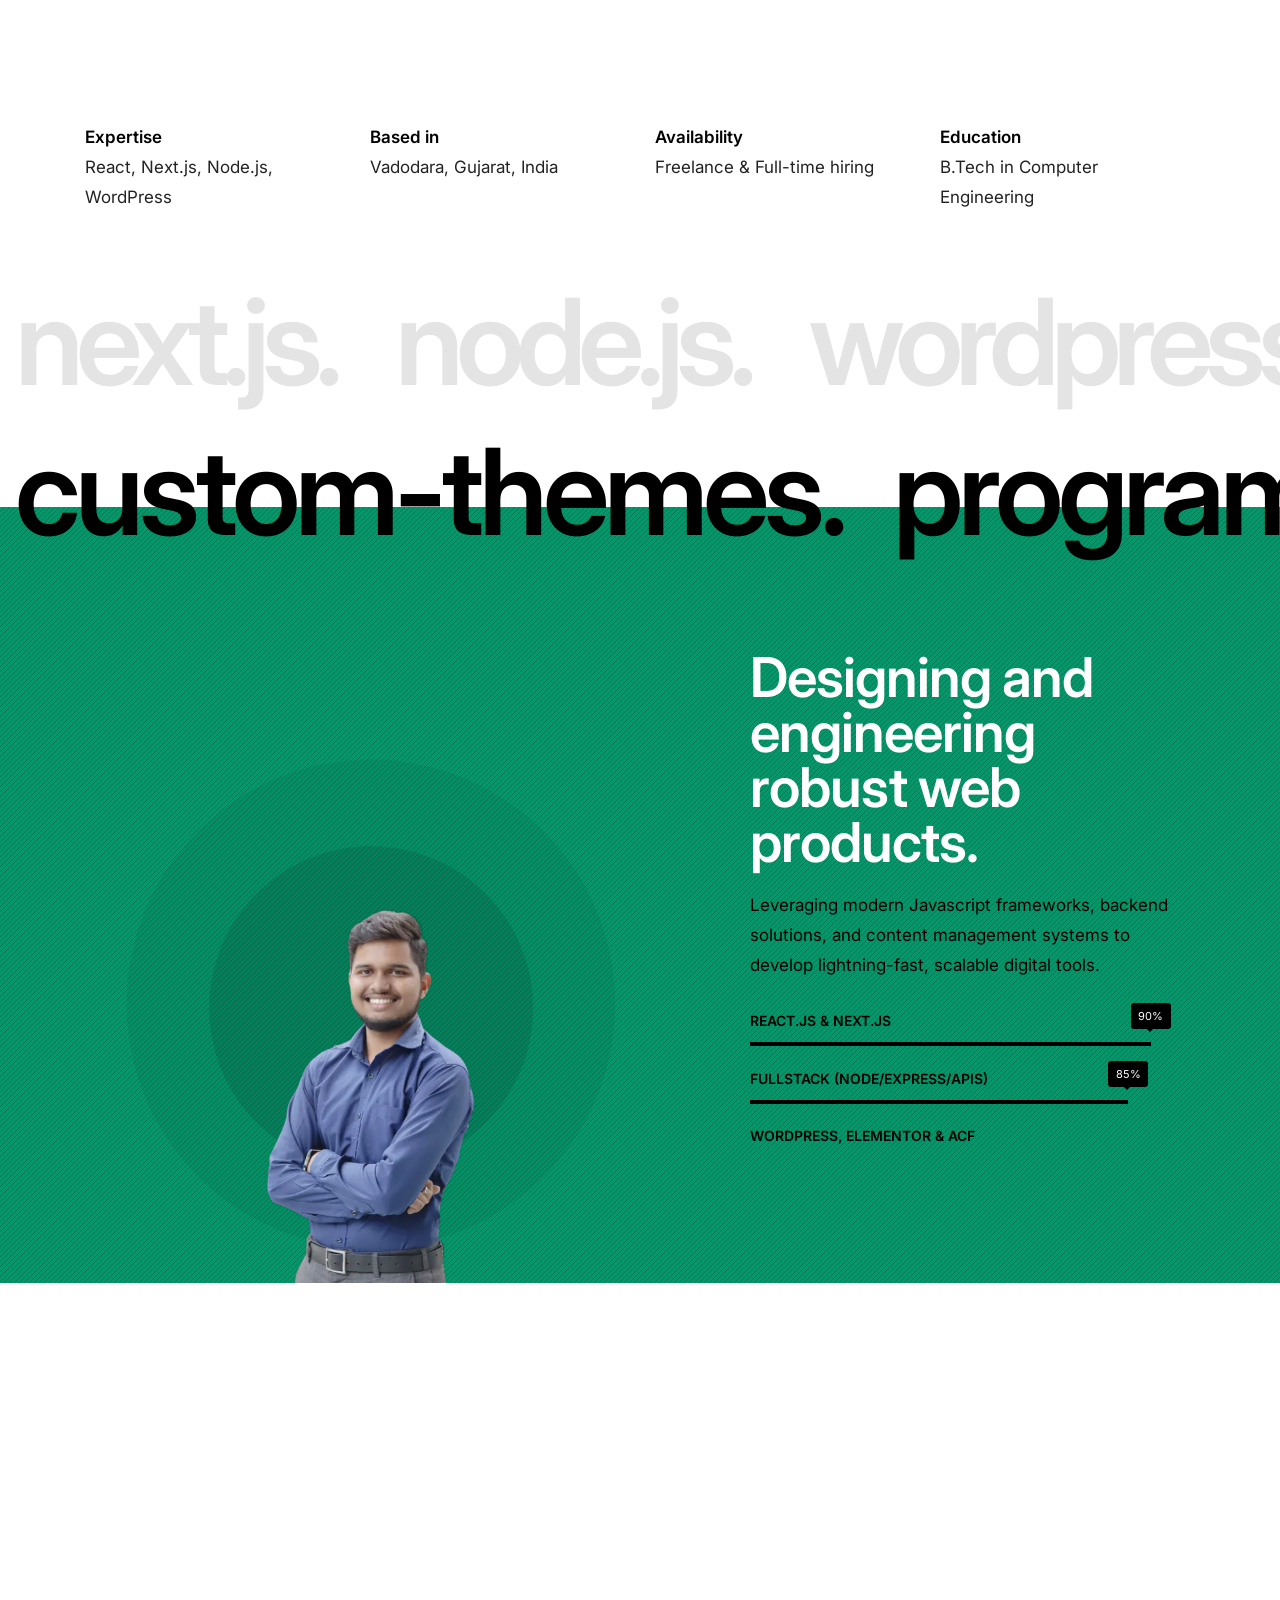
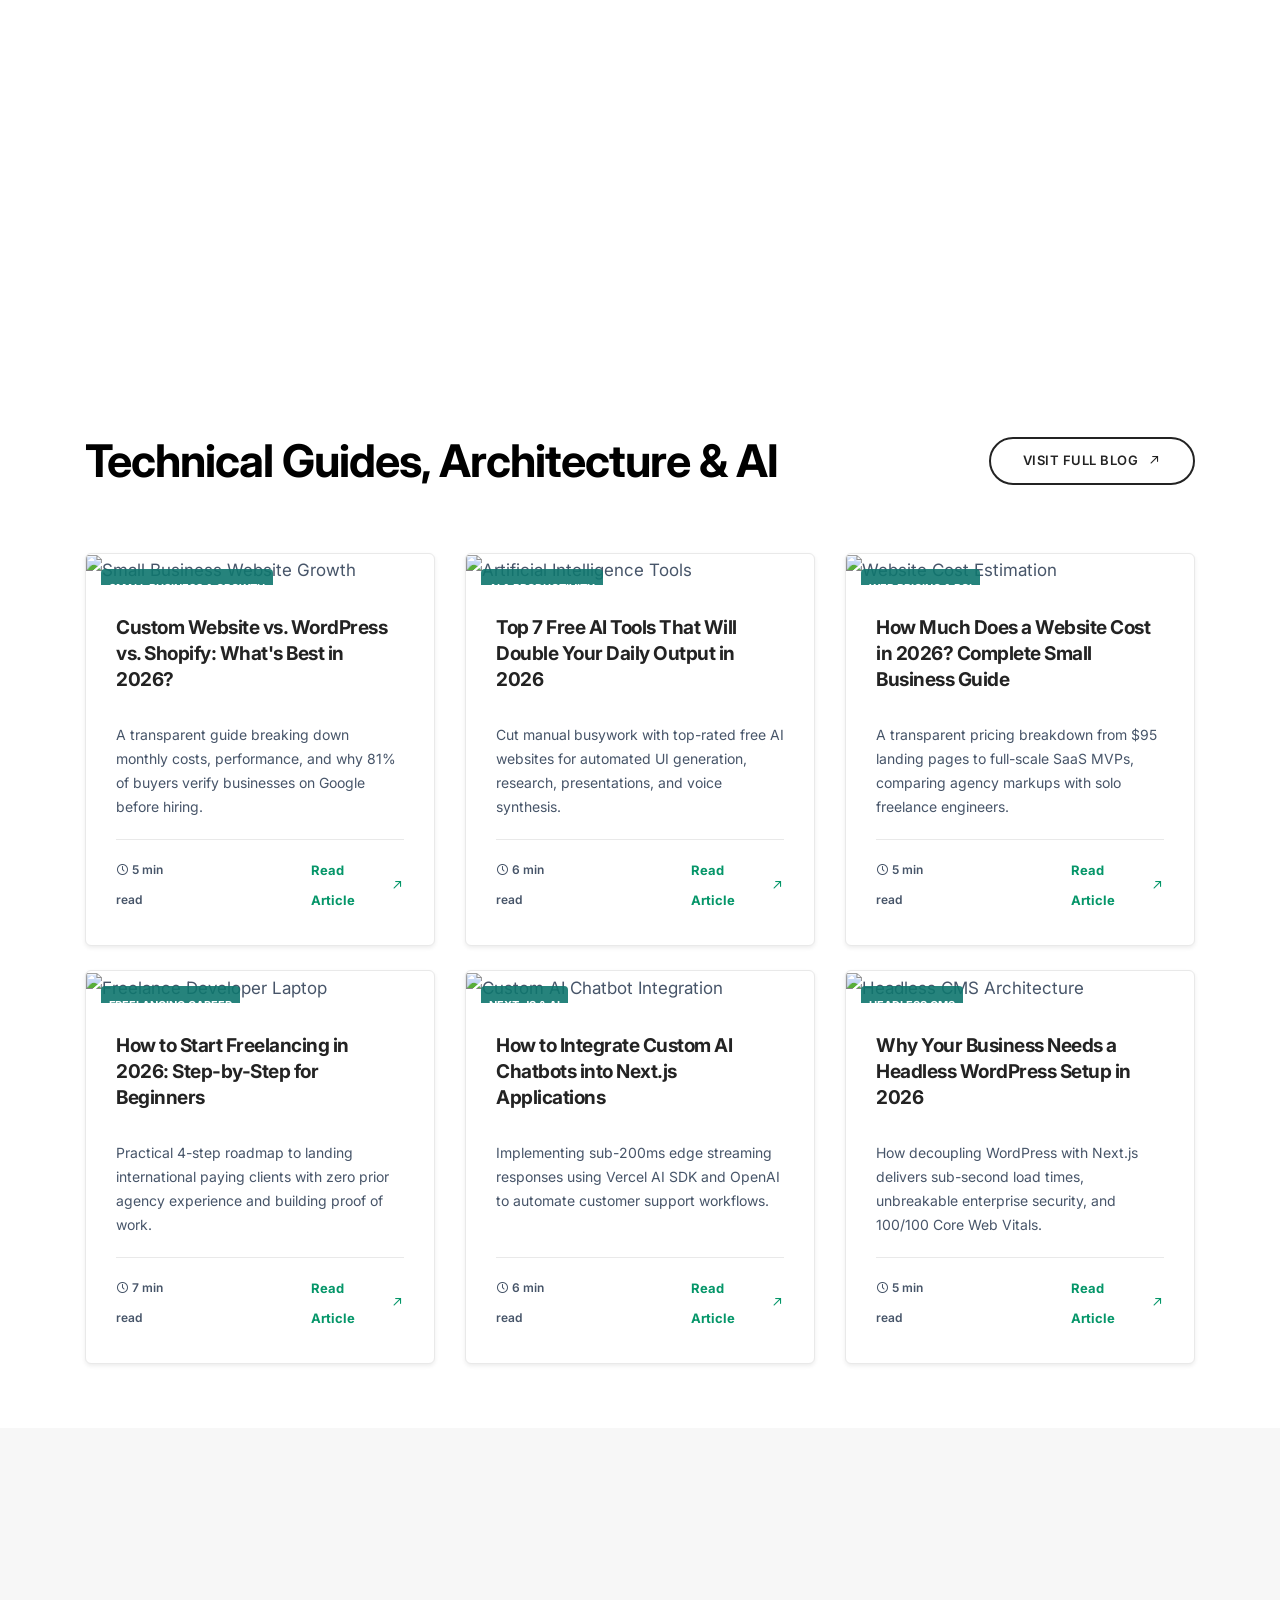
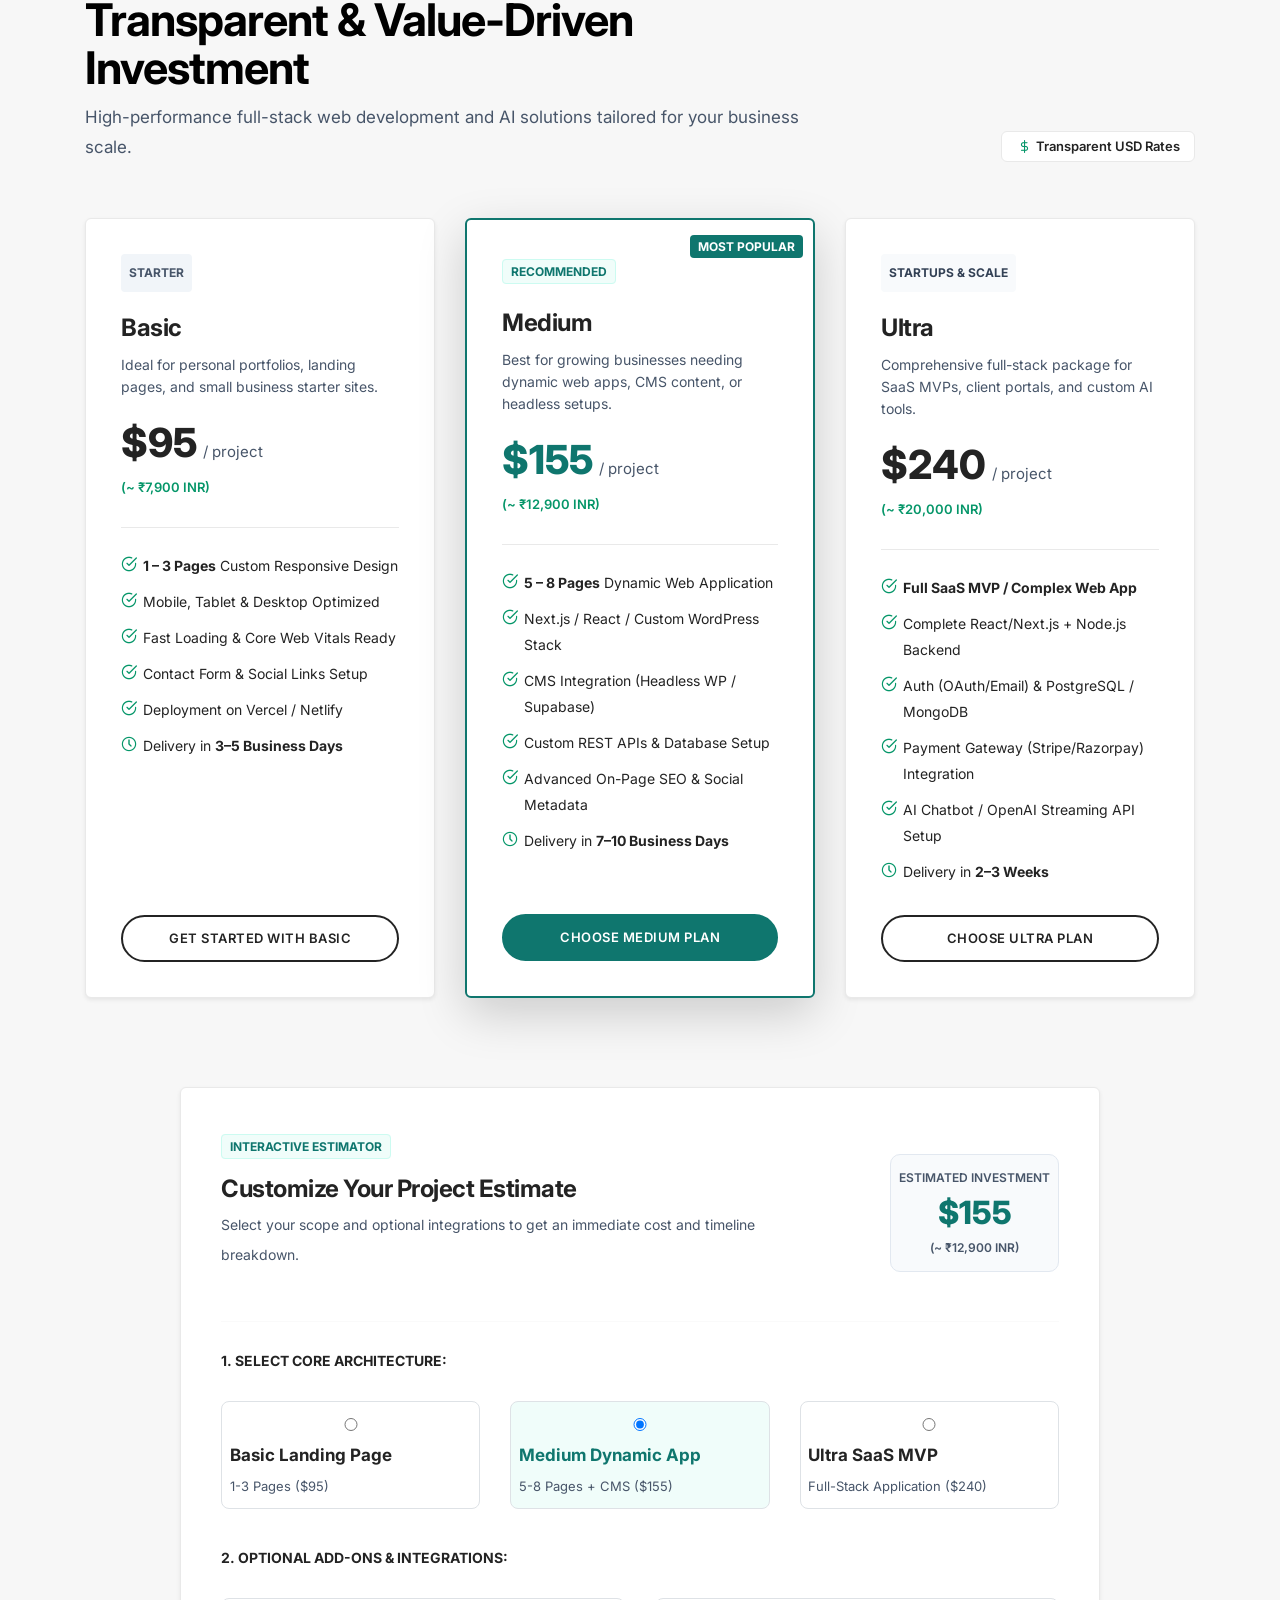
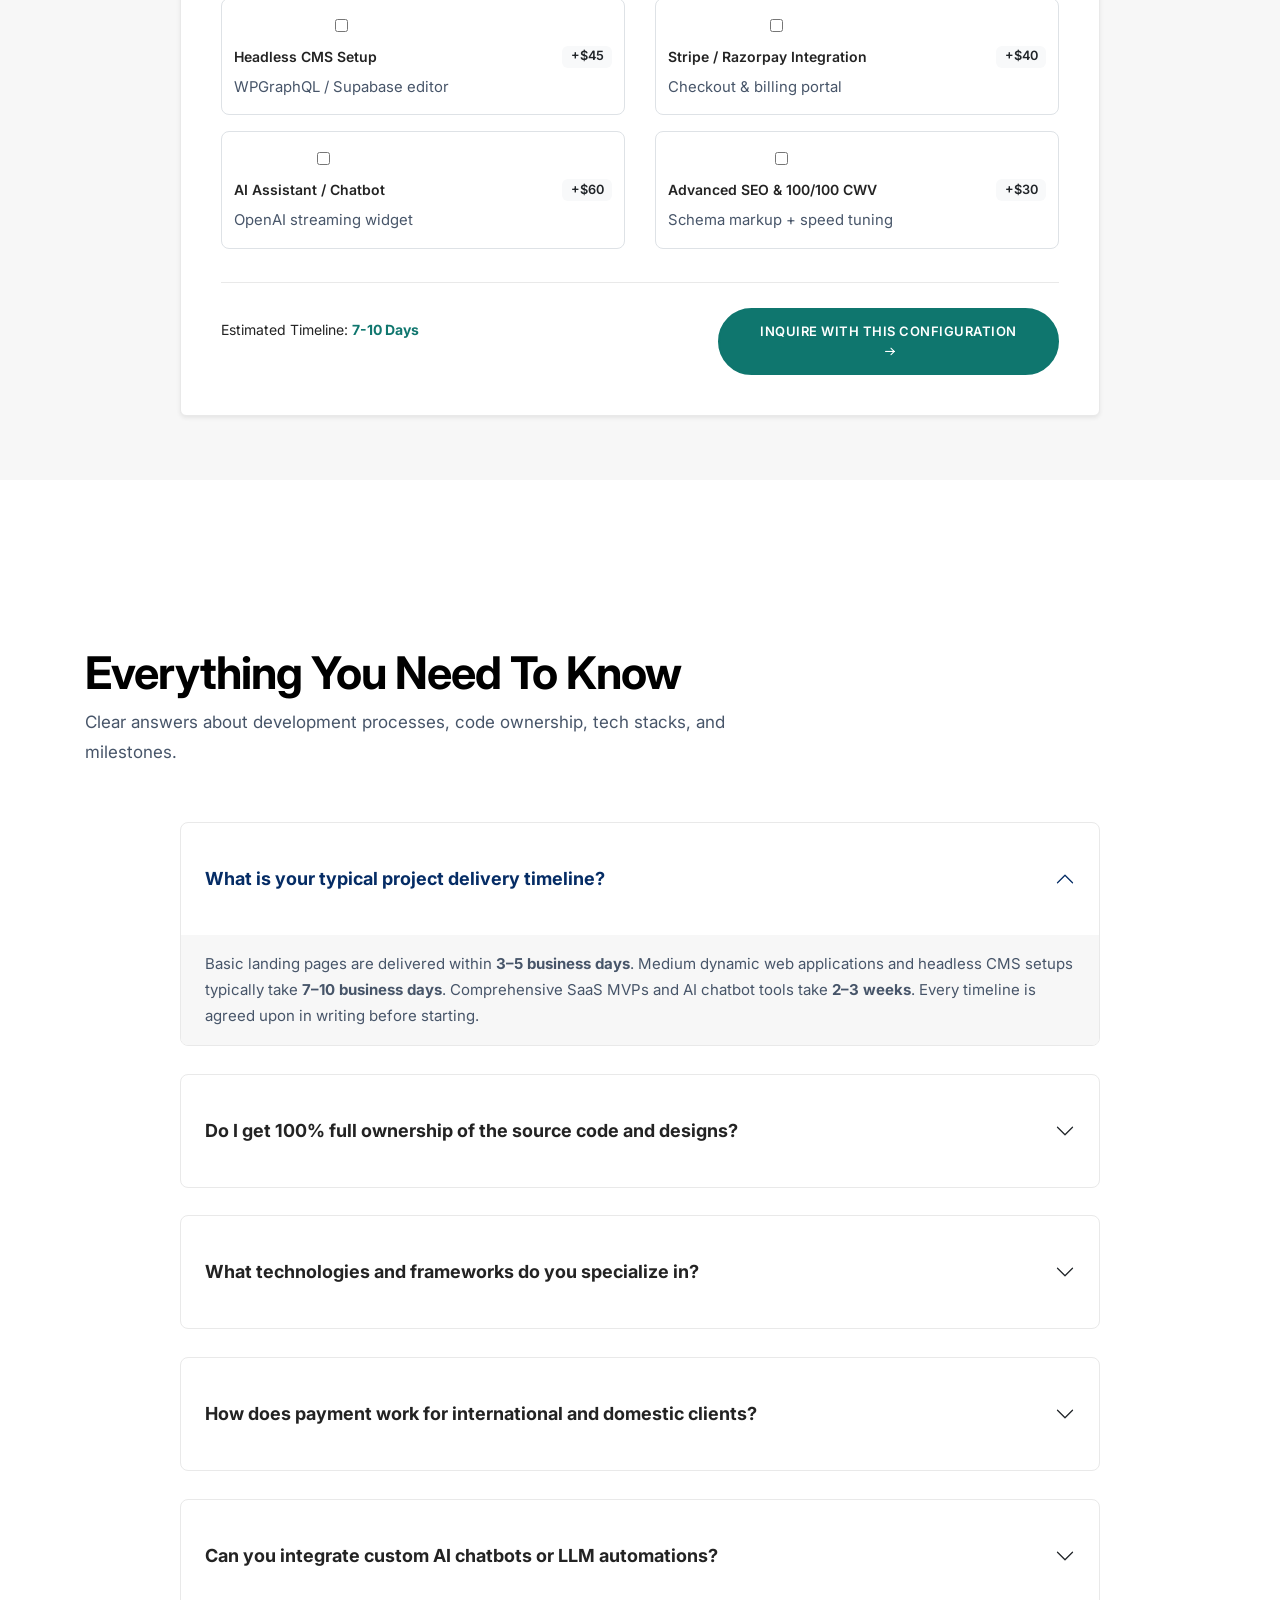
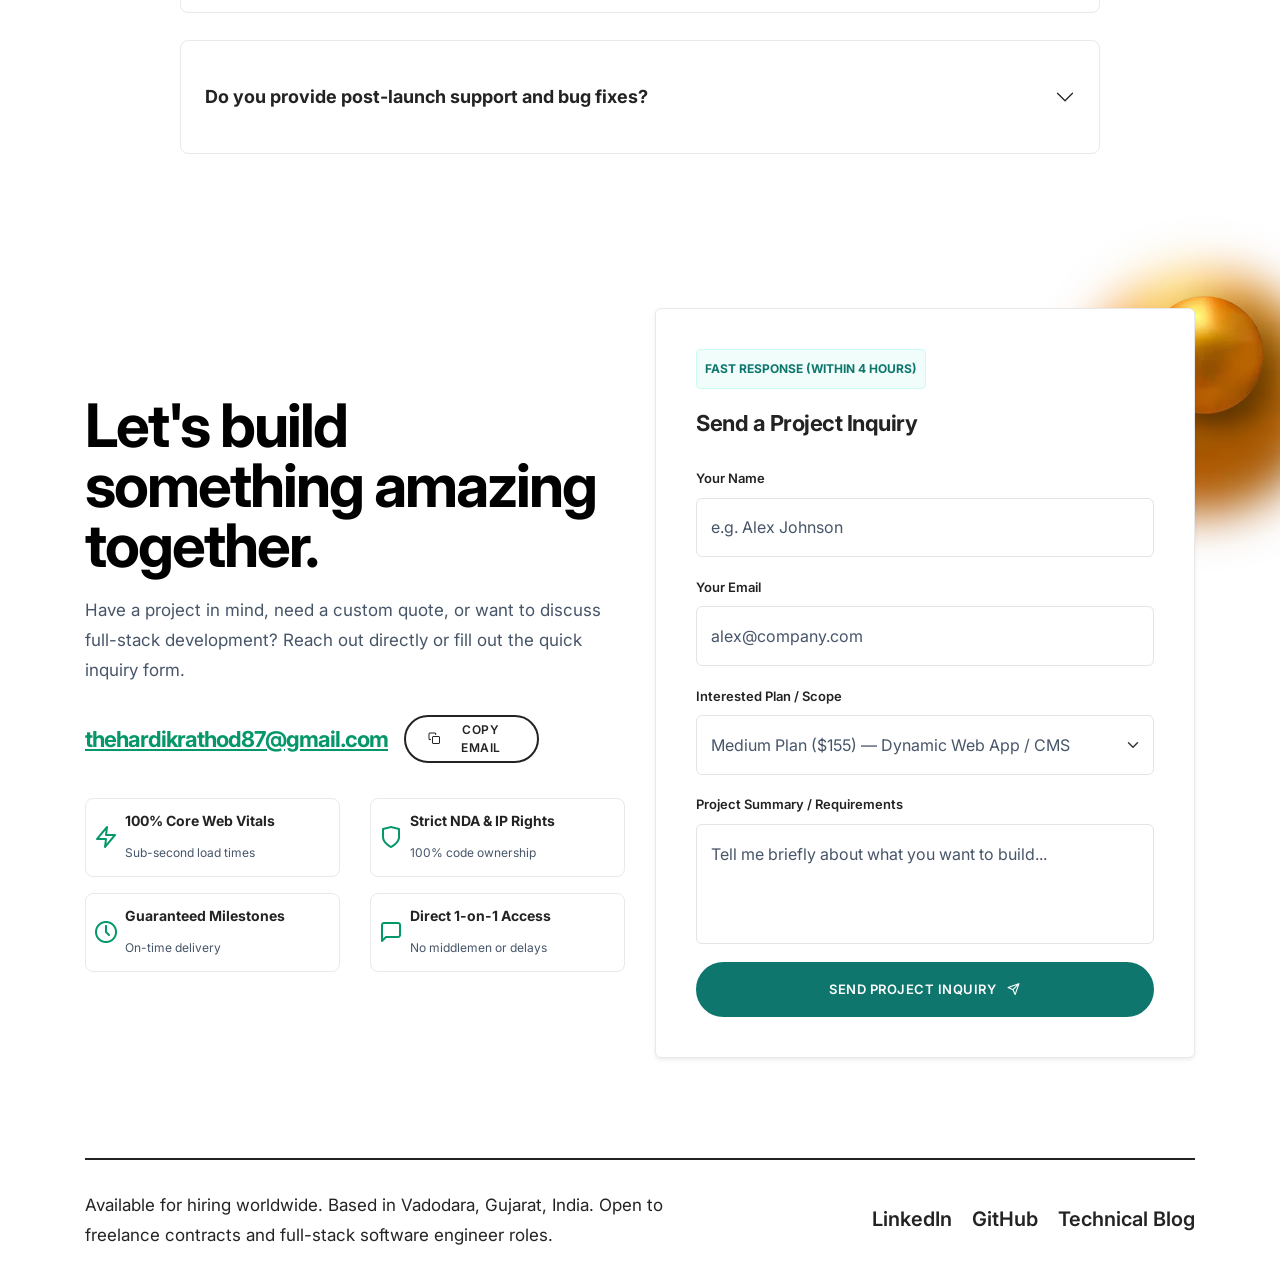
==== commit 621b646a: "Revert "feat(3d-animations): add hardware-accelerated 60fps 3D hero badges, rotating wireframe tech " ====
--- a/index.html
+++ b/index.html
@@ -317,58 +317,13 @@
                         <div class="position-absolute right-100px bottom-minus-100px w-55 md-w-60 xs-w-100 md-right-150px xs-right-0px z-index-9">
                             <img src="images/circle-bg.webp" width="355" height="355" loading="lazy" decoding="async" class="position-absolute top-20 right-minus-50px" alt="Decorative background circle" data-bottom-top="transform: translateY(-150px)" data-top-bottom="transform: translateY(150px)">
                             <img src="images/sphere.webp" width="180" height="180" loading="lazy" decoding="async" class="position-absolute top-50 left-150px z-index-99 animation-float" alt="Floating sphere accent" data-bottom-top="transform: translateY(-50px)" data-top-bottom="transform: translateY(50px)">
-                            
-                            <!-- 3D Rotating Geometric Wireframe Prism (Pure GPU CSS, Zero Lag) -->
-                            <div class="cube-3d-wrap d-none d-md-block" aria-hidden="true">
-                                <div class="cube-3d">
-                                    <div class="cube-face cube-front"></div>
-                                    <div class="cube-face cube-back"></div>
-                                    <div class="cube-face cube-right"></div>
-                                    <div class="cube-face cube-left"></div>
-                                    <div class="cube-face cube-top"></div>
-                                    <div class="cube-face cube-bottom"></div>
-                                </div>
-                            </div>
-
                             <div class="atropos" data-atropos>
                                 <div class="atropos-scale">
                                     <div class="atropos-rotate">
-                                        <div class="atropos-inner text-center position-relative">
+                                        <div class="atropos-inner text-center">
                                             <div data-atropos-offset="-5" class="position-absolute left-0px right-0px">
                                                 <img src="images/line-grid.png" width="847" height="847" fetchpriority="high" decoding="async" alt="Decorative grid pattern">
                                             </div>
-
-                                            <!-- 3D Floating Tech Badges (Multi-Layer Depth & Parallax) -->
-                                            <div data-atropos-offset="10" class="hero-3d-badge hero-3d-badge-1" aria-hidden="true">
-                                                <div class="d-flex align-items-center">
-                                                    <span class="badge-status-dot me-2"></span>
-                                                    <div class="text-start">
-                                                        <strong class="d-block fs-13 text-dark-gray fw-700 lh-16">Next.js & React</strong>
-                                                        <span class="fs-11 text-muted lh-14">Full-Stack Stack</span>
-                                                    </div>
-                                                </div>
-                                            </div>
-
-                                            <div data-atropos-offset="14" class="hero-3d-badge hero-3d-badge-2" aria-hidden="true">
-                                                <div class="d-flex align-items-center">
-                                                    <span class="fs-18 me-2">🚀</span>
-                                                    <div class="text-start">
-                                                        <strong class="d-block fs-13 text-dark-gray fw-700 lh-16">100/100 Core Vitals</strong>
-                                                        <span class="fs-11 text-muted lh-14">Sub-Second Load</span>
-                                                    </div>
-                                                </div>
-                                            </div>
-
-                                            <div data-atropos-offset="8" class="hero-3d-badge hero-3d-badge-3 d-none d-lg-block" aria-hidden="true">
-                                                <div class="d-flex align-items-center">
-                                                    <span class="fs-18 me-2">🤖</span>
-                                                    <div class="text-start">
-                                                        <strong class="d-block fs-13 text-dark-gray fw-700 lh-16">Custom AI Agents</strong>
-                                                        <span class="fs-11 text-muted lh-14">Streaming LLMs</span>
-                                                    </div>
-                                                </div>
-                                            </div>
-
                                             <!-- Customized Profile Image (Transparent Cutout, Responsive WebP & High Priority LCP) -->
                                             <img data-atropos-offset="5" class="position-relative" src="images/hardik.webp" srcset="images/hardik-sm.webp 500w, images/hardik.webp 800w" sizes="(max-width: 575px) 500px, 800px" width="800" height="854" fetchpriority="high" decoding="async" alt="Hardik Rathod - Web Developer Profile Image">
                                         </div> 
@@ -657,7 +612,7 @@
                             <div class="row row-cols-1 row-cols-lg-3 row-cols-md-2 g-4 mt-2">
                                 <!-- Blog Card 1 -->
                                 <div class="col">
-                                    <div class="card card-3d-tilt h-100 border border-color-light-medium-gray border-radius-12px overflow-hidden bg-white shadow-sm transition-all d-flex flex-column">
+                                    <div class="card h-100 border border-color-light-medium-gray border-radius-12px overflow-hidden bg-white shadow-sm transition-all d-flex flex-column">
                                         <a href="https://blog.hardikrathod.me/2026/09/custom-website-vs-wordpress-vs-shopify.html" target="_blank" class="overflow-hidden d-block position-relative">
                                             <img src="https://images.unsplash.com/photo-1460925895917-afdab827c52f?auto=format&fit=crop&w=600&q=75" width="400" height="200" loading="lazy" decoding="async" alt="Small Business Website Growth" class="w-100 transition-all" style="height: 200px; object-fit: cover;">
                                             <span style="background: rgba(15, 118, 110, 0.9); color: #ffffff;" class="position-absolute top-15px left-15px fs-11 fw-700 text-uppercase px-2 py-1 border-radius-4px">Small Business & Growth</span>
@@ -677,7 +632,7 @@
 
                                 <!-- Blog Card 2 -->
                                 <div class="col">
-                                    <div class="card card-3d-tilt h-100 border border-color-light-medium-gray border-radius-12px overflow-hidden bg-white shadow-sm transition-all d-flex flex-column">
+                                    <div class="card h-100 border border-color-light-medium-gray border-radius-12px overflow-hidden bg-white shadow-sm transition-all d-flex flex-column">
                                         <a href="https://blog.hardikrathod.me/2026/09/top-7-free-ai-tools-that-will-double.html" target="_blank" class="overflow-hidden d-block position-relative">
                                             <img src="https://images.unsplash.com/photo-1618005182384-a83a8bd57fbe?auto=format&fit=crop&w=600&q=75" width="400" height="200" loading="lazy" decoding="async" alt="Artificial Intelligence Tools" class="w-100 transition-all" style="height: 200px; object-fit: cover;">
                                             <span style="background: rgba(15, 118, 110, 0.9); color: #ffffff;" class="position-absolute top-15px left-15px fs-11 fw-700 text-uppercase px-2 py-1 border-radius-4px">AI & Productivity</span>
@@ -697,7 +652,7 @@
 
                                 <!-- Blog Card 3 -->
                                 <div class="col">
-                                    <div class="card card-3d-tilt h-100 border border-color-light-medium-gray border-radius-12px overflow-hidden bg-white shadow-sm transition-all d-flex flex-column">
+                                    <div class="card h-100 border border-color-light-medium-gray border-radius-12px overflow-hidden bg-white shadow-sm transition-all d-flex flex-column">
                                         <a href="https://blog.hardikrathod.me/2026/09/how-much-does-website-cost-in-2026.html" target="_blank" class="overflow-hidden d-block position-relative">
                                             <img src="https://images.unsplash.com/photo-1554224155-6726b3ff858f?auto=format&fit=crop&w=600&q=75" width="400" height="200" loading="lazy" decoding="async" alt="Website Cost Estimation" class="w-100 transition-all" style="height: 200px; object-fit: cover;">
                                             <span style="background: rgba(15, 118, 110, 0.9); color: #ffffff;" class="position-absolute top-15px left-15px fs-11 fw-700 text-uppercase px-2 py-1 border-radius-4px">Web Pricing & ROI</span>
@@ -717,7 +672,7 @@
 
                                 <!-- Blog Card 4 -->
                                 <div class="col">
-                                    <div class="card card-3d-tilt h-100 border border-color-light-medium-gray border-radius-12px overflow-hidden bg-white shadow-sm transition-all d-flex flex-column">
+                                    <div class="card h-100 border border-color-light-medium-gray border-radius-12px overflow-hidden bg-white shadow-sm transition-all d-flex flex-column">
                                         <a href="https://blog.hardikrathod.me/2026/09/how-to-start-freelancing-in-2026-step.html" target="_blank" class="overflow-hidden d-block position-relative">
                                             <img src="https://images.unsplash.com/photo-1579621970563-ebec7560ff3e?auto=format&fit=crop&w=600&q=75" width="400" height="200" loading="lazy" decoding="async" alt="Freelance Developer Laptop" class="w-100 transition-all" style="height: 200px; object-fit: cover;">
                                             <span style="background: rgba(15, 118, 110, 0.9); color: #ffffff;" class="position-absolute top-15px left-15px fs-11 fw-700 text-uppercase px-2 py-1 border-radius-4px">Freelancing Career</span>
@@ -737,7 +692,7 @@
 
                                 <!-- Blog Card 5 -->
                                 <div class="col">
-                                    <div class="card card-3d-tilt h-100 border border-color-light-medium-gray border-radius-12px overflow-hidden bg-white shadow-sm transition-all d-flex flex-column">
+                                    <div class="card h-100 border border-color-light-medium-gray border-radius-12px overflow-hidden bg-white shadow-sm transition-all d-flex flex-column">
                                         <a href="https://blog.hardikrathod.me/2026/09/how-to-integrate-custom-ai-chatbots.html" target="_blank" class="overflow-hidden d-block position-relative">
                                             <img src="https://images.unsplash.com/photo-1677442136019-21780ecad995?auto=format&fit=crop&w=600&q=75" width="400" height="200" loading="lazy" decoding="async" alt="Custom AI Chatbot Integration" class="w-100 transition-all" style="height: 200px; object-fit: cover;">
                                             <span style="background: rgba(15, 118, 110, 0.9); color: #ffffff;" class="position-absolute top-15px left-15px fs-11 fw-700 text-uppercase px-2 py-1 border-radius-4px">Next.js & AI</span>
@@ -757,7 +712,7 @@
 
                                 <!-- Blog Card 6 -->
                                 <div class="col">
-                                    <div class="card card-3d-tilt h-100 border border-color-light-medium-gray border-radius-12px overflow-hidden bg-white shadow-sm transition-all d-flex flex-column">
+                                    <div class="card h-100 border border-color-light-medium-gray border-radius-12px overflow-hidden bg-white shadow-sm transition-all d-flex flex-column">
                                         <a href="https://blog.hardikrathod.me/2026/09/why-your-business-needs-headless.html" target="_blank" class="overflow-hidden d-block position-relative">
                                             <img src="https://images.unsplash.com/photo-1507238691740-187a5b1d37b8?auto=format&fit=crop&w=600&q=75" width="400" height="200" loading="lazy" decoding="async" alt="Headless CMS Architecture" class="w-100 transition-all" style="height: 200px; object-fit: cover;">
                                             <span style="background: rgba(15, 118, 110, 0.9); color: #ffffff;" class="position-absolute top-15px left-15px fs-11 fw-700 text-uppercase px-2 py-1 border-radius-4px">Headless CMS</span>
@@ -810,7 +765,7 @@
                             <div class="row row-cols-1 row-cols-lg-3 row-cols-md-2 g-4 justify-content-center">
                                 <!-- Basic Plan -->
                                 <div class="col">
-                                    <div class="card card-3d-tilt h-100 border border-color-light-medium-gray border-radius-12px p-35px sm-p-25px bg-white transition-all shadow-sm d-flex flex-column">
+                                    <div class="card h-100 border border-color-light-medium-gray border-radius-12px p-35px sm-p-25px bg-white transition-all shadow-sm d-flex flex-column">
                                         <div class="mb-20px d-flex justify-content-between align-items-center">
                                             <span class="fs-12 fw-700 text-uppercase px-2 py-1 border-radius-4px" style="background: #f1f5f9; color: #475569;">Starter</span>
                                         </div>
@@ -830,14 +785,14 @@
                                             <li class="mb-10px d-flex align-items-start"><i class="feather icon-feather-check-circle text-base-color me-2 fs-16 mt-1"></i> <span>Deployment on Vercel / Netlify</span></li>
                                             <li class="d-flex align-items-start"><i class="feather icon-feather-clock text-base-color me-2 fs-16 mt-1"></i> <span>Delivery in <strong>3–5 Business Days</strong></span></li>
                                         </ul>
-                                        <a href="mailto:thehardikrathod87@gmail.com?subject=Inquiry:%20Basic%20Plan%20($95)%20-%20Web%20Development&body=Hi%20Hardik,%0A%0AI%20would%20like%20to%20get%20started%20with%20your%20Basic%20Plan%20($95).%0A%0AProject%20Details:%0A-%20Business%20/%20Project%20Name:%0A-%20Website%20Type:%0A-%20Target%20Timeline:%0A-%20Key%20Requirements:%0A%0ALooking%20forward%20to%20hearing%20from%20you!" class="btn btn-medium btn-transparent-dark-gray btn-rounded fw-600 w-100 text-center btn-3d-push">
+                                        <a href="mailto:thehardikrathod87@gmail.com?subject=Inquiry:%20Basic%20Plan%20($95)%20-%20Web%20Development&body=Hi%20Hardik,%0A%0AI%20would%20like%20to%20get%20started%20with%20your%20Basic%20Plan%20($95).%0A%0AProject%20Details:%0A-%20Business%20/%20Project%20Name:%0A-%20Website%20Type:%0A-%20Target%20Timeline:%0A-%20Key%20Requirements:%0A%0ALooking%20forward%20to%20hearing%20from%20you!" class="btn btn-medium btn-transparent-dark-gray btn-rounded fw-600 w-100 text-center">
                                             Get Started with Basic
                                         </a>
                                     </div>
                                 </div>
                                 <!-- Medium Plan (Featured) -->
                                 <div class="col">
-                                    <div class="card card-3d-tilt h-100 border-2 border-radius-12px p-35px sm-p-25px bg-white transition-all shadow-lg d-flex flex-column position-relative" style="border-color: #0f766e;">
+                                    <div class="card h-100 border-2 border-radius-12px p-35px sm-p-25px bg-white transition-all shadow-lg d-flex flex-column position-relative" style="border-color: #0f766e;">
                                         <div class="position-absolute top-0 end-0 mt-3 me-3">
                                             <span class="fs-12 fw-700 text-uppercase px-2 py-1 border-radius-4px text-white" style="background: #0f766e;">Most Popular</span>
                                         </div>
@@ -860,14 +815,14 @@
                                             <li class="mb-10px d-flex align-items-start"><i class="feather icon-feather-check-circle text-base-color me-2 fs-16 mt-1"></i> <span>Advanced On-Page SEO & Social Metadata</span></li>
                                             <li class="d-flex align-items-start"><i class="feather icon-feather-clock text-base-color me-2 fs-16 mt-1"></i> <span>Delivery in <strong>7–10 Business Days</strong></span></li>
                                         </ul>
-                                        <a href="mailto:thehardikrathod87@gmail.com?subject=Inquiry:%20Medium%20Plan%20($155)%20-%20Web%20Development&body=Hi%20Hardik,%0A%0AI%20would%20like%20to%20get%20started%20with%20your%20Medium%20Plan%20($155).%0A%0AProject%20Details:%0A-%20Business%20/%20Project%20Name:%0A-%20Project%20Scope%20(Dynamic%20Web%20App%20/%20Next.js%20/%20WordPress%20/%20CMS):%0A-%20Target%20Timeline:%0A-%20Key%20Features%20Needed:%0A%0ALooking%20forward%20to%20hearing%20from%20you!" class="btn btn-medium btn-base-color btn-rounded fw-600 w-100 text-center text-white btn-3d-push" style="background-color: #0f766e; border-color: #0f766e;">
+                                        <a href="mailto:thehardikrathod87@gmail.com?subject=Inquiry:%20Medium%20Plan%20($155)%20-%20Web%20Development&body=Hi%20Hardik,%0A%0AI%20would%20like%20to%20get%20started%20with%20your%20Medium%20Plan%20($155).%0A%0AProject%20Details:%0A-%20Business%20/%20Project%20Name:%0A-%20Project%20Scope%20(Dynamic%20Web%20App%20/%20Next.js%20/%20WordPress%20/%20CMS):%0A-%20Target%20Timeline:%0A-%20Key%20Features%20Needed:%0A%0ALooking%20forward%20to%20hearing%20from%20you!" class="btn btn-medium btn-base-color btn-rounded fw-600 w-100 text-center text-white" style="background-color: #0f766e; border-color: #0f766e;">
                                             Choose Medium Plan
                                         </a>
                                     </div>
                                 </div>
                                 <!-- Ultra Plan -->
                                 <div class="col">
-                                    <div class="card card-3d-tilt h-100 border border-color-light-medium-gray border-radius-12px p-35px sm-p-25px bg-white transition-all shadow-sm d-flex flex-column">
+                                    <div class="card h-100 border border-color-light-medium-gray border-radius-12px p-35px sm-p-25px bg-white transition-all shadow-sm d-flex flex-column">
                                         <div class="mb-20px d-flex justify-content-between align-items-center">
                                             <span class="fs-12 fw-700 text-uppercase px-2 py-1 border-radius-4px" style="background: #f8fafc; color: #334155;">Startups & Scale</span>
                                         </div>
@@ -887,7 +842,7 @@
                                             <li class="mb-10px d-flex align-items-start"><i class="feather icon-feather-check-circle text-base-color me-2 fs-16 mt-1"></i> <span>AI Chatbot / OpenAI Streaming API Setup</span></li>
                                             <li class="d-flex align-items-start"><i class="feather icon-feather-clock text-base-color me-2 fs-16 mt-1"></i> <span>Delivery in <strong>2–3 Weeks</strong></span></li>
                                         </ul>
-                                        <a href="mailto:thehardikrathod87@gmail.com?subject=Inquiry:%20Ultra%20Plan%20($240)%20-%20SaaS%20MVP%20/%20Full-Stack&body=Hi%20Hardik,%0A%0AI%20would%20like%20to%20get%20started%20with%20your%20Ultra%20Plan%20($240).%0A%0AProject%20Details:%0A-%20Startup%20/%20SaaS%20/%20Product%20Name:%0A-%20Core%20Features%20(Auth,%20Database,%20Payments,%20AI%20Chatbot):%0A-%20Target%20Launch%20Timeline:%0A-%20Overview%20of%20Requirements:%0A%0ALooking%20forward%20to%20hearing%20from%20you!" class="btn btn-medium btn-transparent-dark-gray btn-rounded fw-600 w-100 text-center btn-3d-push">
+                                        <a href="mailto:thehardikrathod87@gmail.com?subject=Inquiry:%20Ultra%20Plan%20($240)%20-%20SaaS%20MVP%20/%20Full-Stack&body=Hi%20Hardik,%0A%0AI%20would%20like%20to%20get%20started%20with%20your%20Ultra%20Plan%20($240).%0A%0AProject%20Details:%0A-%20Startup%20/%20SaaS%20/%20Product%20Name:%0A-%20Core%20Features%20(Auth,%20Database,%20Payments,%20AI%20Chatbot):%0A-%20Target%20Launch%20Timeline:%0A-%20Overview%20of%20Requirements:%0A%0ALooking%20forward%20to%20hearing%20from%20you!" class="btn btn-medium btn-transparent-dark-gray btn-rounded fw-600 w-100 text-center">
                                             Choose Ultra Plan
                                         </a>
                                     </div>
@@ -1256,9 +1211,9 @@
           });
         </script>
 
-        <!-- Floating Quick-Hire CTA (CRO with 3D Depth) -->
+        <!-- Floating Quick-Hire CTA (CRO) -->
         <div class="position-fixed bottom-0 end-0 m-4 z-index-999 d-none d-sm-block">
-            <a href="#contact" class="btn btn-small btn-rounded fw-700 shadow-lg text-white px-3 py-2 d-flex align-items-center btn-3d-push" style="background-color: #0f766e; border: 2px solid #ffffff; box-shadow: 0 10px 25px rgba(15, 118, 110, 0.35);">
+            <a href="#contact" class="btn btn-small btn-rounded fw-700 shadow-lg text-white px-3 py-2 d-flex align-items-center" style="background-color: #0f766e; border: 2px solid #ffffff; box-shadow: 0 10px 25px rgba(15, 118, 110, 0.35);">
                 <span style="width: 8px; height: 8px; background: #34d399; border-radius: 50%; display: inline-block; margin-right: 8px; box-shadow: 0 0 8px #34d399;"></span> Available for Work &rarr;
             </a>
         </div>
--- a/theme/freelancer/freelancer.css
+++ b/theme/freelancer/freelancer.css
@@ -160,230 +160,3 @@
     padding-bottom: 50px;
   }
 }
-
-/* ===================================================
-   Zero-Lag Hardware-Accelerated 3D Effects (GPU Only)
-====================================================== */
-
-/* 3D Perspective & Hero Badges */
-.hero-3d-badge {
-  position: absolute;
-  z-index: 10;
-  pointer-events: auto;
-  border-radius: 12px;
-  background: rgba(255, 255, 255, 0.92);
-  backdrop-filter: blur(12px);
-  -webkit-backdrop-filter: blur(12px);
-  border: 1px solid rgba(255, 255, 255, 0.95);
-  box-shadow: 0 16px 36px -6px rgba(15, 118, 110, 0.22), 0 0 0 1px rgba(15, 118, 110, 0.08);
-  padding: 10px 16px;
-  transition: transform 0.3s cubic-bezier(0.34, 1.56, 0.64, 1);
-  will-change: transform;
-}
-
-.hero-3d-badge:hover {
-  transform: scale(1.06) translateZ(30px) !important;
-  box-shadow: 0 22px 42px -6px rgba(15, 118, 110, 0.32), 0 0 0 1px rgba(15, 118, 110, 0.15);
-}
-
-.hero-3d-badge-1 {
-  top: 15%;
-  left: -20px;
-  animation: float3d-1 5s ease-in-out infinite;
-}
-
-.hero-3d-badge-2 {
-  bottom: 22%;
-  right: -25px;
-  animation: float3d-2 6s ease-in-out infinite 0.5s;
-}
-
-.hero-3d-badge-3 {
-  top: 48%;
-  left: -35px;
-  animation: float3d-3 5.5s ease-in-out infinite 1s;
-}
-
-@keyframes float3d-1 {
-  0%, 100% {
-    transform: translateY(0px) rotate(-1deg);
-  }
-  50% {
-    transform: translateY(-10px) rotate(2deg);
-  }
-}
-
-@keyframes float3d-2 {
-  0%, 100% {
-    transform: translateY(0px) rotate(1deg);
-  }
-  50% {
-    transform: translateY(-12px) rotate(-2deg);
-  }
-}
-
-@keyframes float3d-3 {
-  0%, 100% {
-    transform: translateY(0px) rotate(-1.5deg);
-  }
-  50% {
-    transform: translateY(-9px) rotate(1.5deg);
-  }
-}
-
-.badge-status-dot {
-  width: 9px;
-  height: 9px;
-  border-radius: 50%;
-  background: #10b981;
-  display: inline-block;
-  box-shadow: 0 0 0 0 rgba(16, 185, 129, 0.7);
-  animation: pulseStatus 2s infinite;
-}
-
-@keyframes pulseStatus {
-  0% {
-    box-shadow: 0 0 0 0 rgba(16, 185, 129, 0.7);
-  }
-  70% {
-    box-shadow: 0 0 0 7px rgba(16, 185, 129, 0);
-  }
-  100% {
-    box-shadow: 0 0 0 0 rgba(16, 185, 129, 0);
-  }
-}
-
-/* 3D Wireframe Tech Prism / Cube */
-.cube-3d-wrap {
-  width: 75px;
-  height: 75px;
-  perspective: 600px;
-  position: absolute;
-  top: 40px;
-  right: 15px;
-  pointer-events: none;
-  opacity: 0.85;
-}
-
-.cube-3d {
-  width: 100%;
-  height: 100%;
-  position: relative;
-  transform-style: preserve-3d;
-  animation: rotateCube 20s linear infinite;
-  will-change: transform;
-}
-
-@keyframes rotateCube {
-  0% {
-    transform: rotateX(0deg) rotateY(0deg) rotateZ(0deg);
-  }
-  100% {
-    transform: rotateX(360deg) rotateY(720deg) rotateZ(360deg);
-  }
-}
-
-.cube-face {
-  position: absolute;
-  width: 75px;
-  height: 75px;
-  border: 1.5px solid rgba(15, 118, 110, 0.35);
-  background: rgba(15, 118, 110, 0.04);
-  box-shadow: inset 0 0 12px rgba(15, 118, 110, 0.1);
-  border-radius: 6px;
-}
-
-.cube-front  { transform: translateZ(37.5px); }
-.cube-back   { transform: rotateY(180deg) translateZ(37.5px); }
-.cube-right  { transform: rotateY(90deg) translateZ(37.5px); }
-.cube-left   { transform: rotateY(-90deg) translateZ(37.5px); }
-.cube-top    { transform: rotateX(90deg) translateZ(37.5px); }
-.cube-bottom { transform: rotateX(-90deg) translateZ(37.5px); }
-
-/* Interactive 3D Card Hover Tilt with Specular Glare */
-.card-3d-tilt {
-  perspective: 1000px;
-  transform-style: preserve-3d;
-  transition: transform 0.35s cubic-bezier(0.2, 0.8, 0.2, 1), box-shadow 0.35s ease;
-  will-change: transform;
-  position: relative;
-  overflow: hidden;
-}
-
-.card-3d-tilt:hover {
-  transform: perspective(1000px) translateY(-7px) rotateX(2deg) scale3d(1.015, 1.015, 1.015);
-  box-shadow: 0 22px 40px -10px rgba(15, 118, 110, 0.18), 0 10px 20px -5px rgba(0, 0, 0, 0.04) !important;
-}
-
-.card-3d-tilt::before {
-  content: "";
-  position: absolute;
-  top: 0;
-  left: -120%;
-  width: 60%;
-  height: 100%;
-  background: linear-gradient(
-    120deg,
-    transparent 0%,
-    rgba(255, 255, 255, 0.35) 50%,
-    transparent 100%
-  );
-  transform: skewX(-25deg);
-  transition: left 0.75s cubic-bezier(0.2, 0.8, 0.2, 1);
-  pointer-events: none;
-  z-index: 5;
-}
-
-.card-3d-tilt:hover::before {
-  left: 150%;
-}
-
-/* 3D Push Button Effect */
-.btn-3d-push {
-  transform: perspective(600px) translateZ(0);
-  transition: transform 0.2s cubic-bezier(0.34, 1.56, 0.64, 1), box-shadow 0.2s ease !important;
-  will-change: transform;
-}
-
-.btn-3d-push:hover {
-  transform: perspective(600px) translateZ(8px) translateY(-2px) !important;
-  box-shadow: 0 12px 25px -4px rgba(15, 118, 110, 0.4) !important;
-}
-
-.btn-3d-push:active {
-  transform: perspective(600px) translateZ(-4px) translateY(1px) !important;
-  box-shadow: 0 4px 10px -2px rgba(15, 118, 110, 0.3) !important;
-}
-
-/* Responsive Overrides for Mobile */
-@media (max-width: 767px) {
-  .hero-3d-badge {
-    padding: 8px 12px;
-  }
-  .hero-3d-badge-1 {
-    top: 5%;
-    left: 0;
-  }
-  .hero-3d-badge-2 {
-    bottom: 8%;
-    right: 0;
-  }
-  .hero-3d-badge-3 {
-    display: none !important;
-  }
-}
-
-/* Accessibility: Respect Reduced Motion Preference */
-@media (prefers-reduced-motion: reduce) {
-  .hero-3d-badge-1,
-  .hero-3d-badge-2,
-  .hero-3d-badge-3,
-  .cube-3d,
-  .badge-status-dot,
-  .card-3d-tilt {
-    animation: none !important;
-    transform: none !important;
-    transition: none !important;
-  }
-}
-
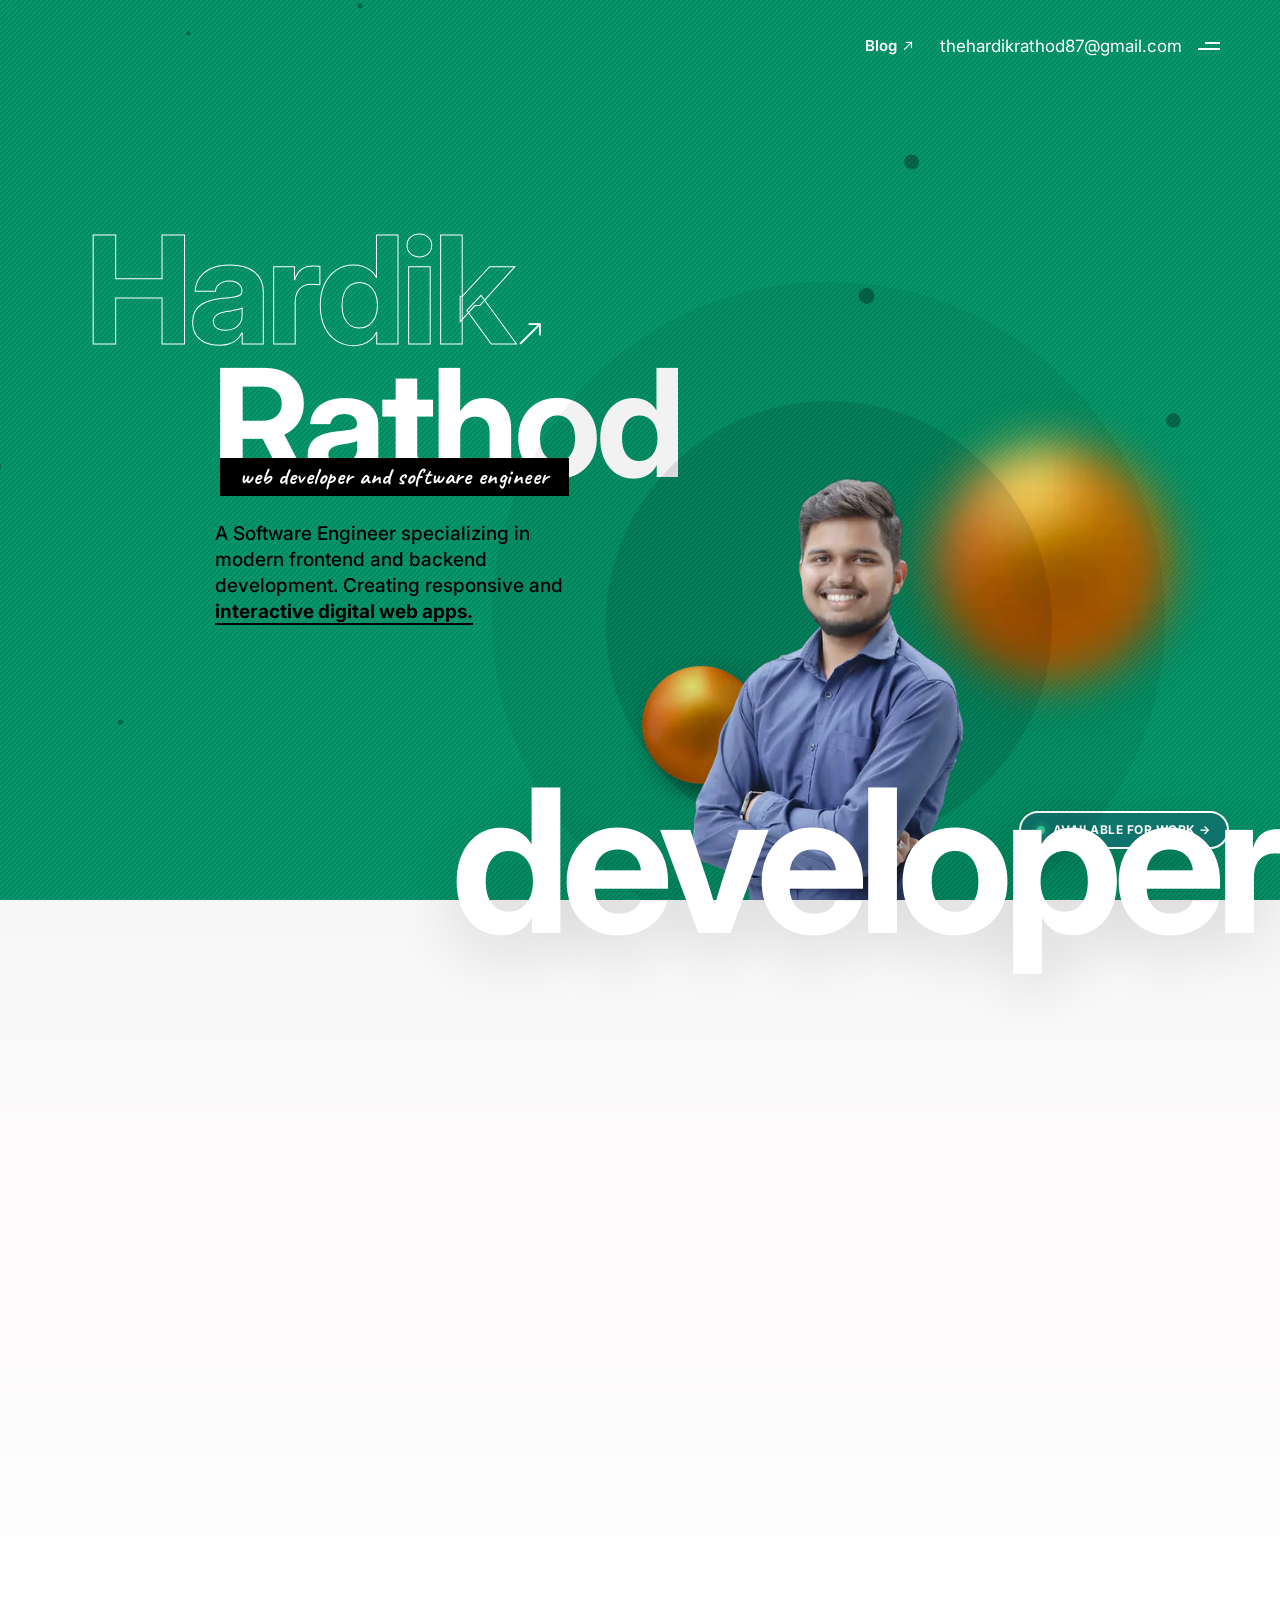
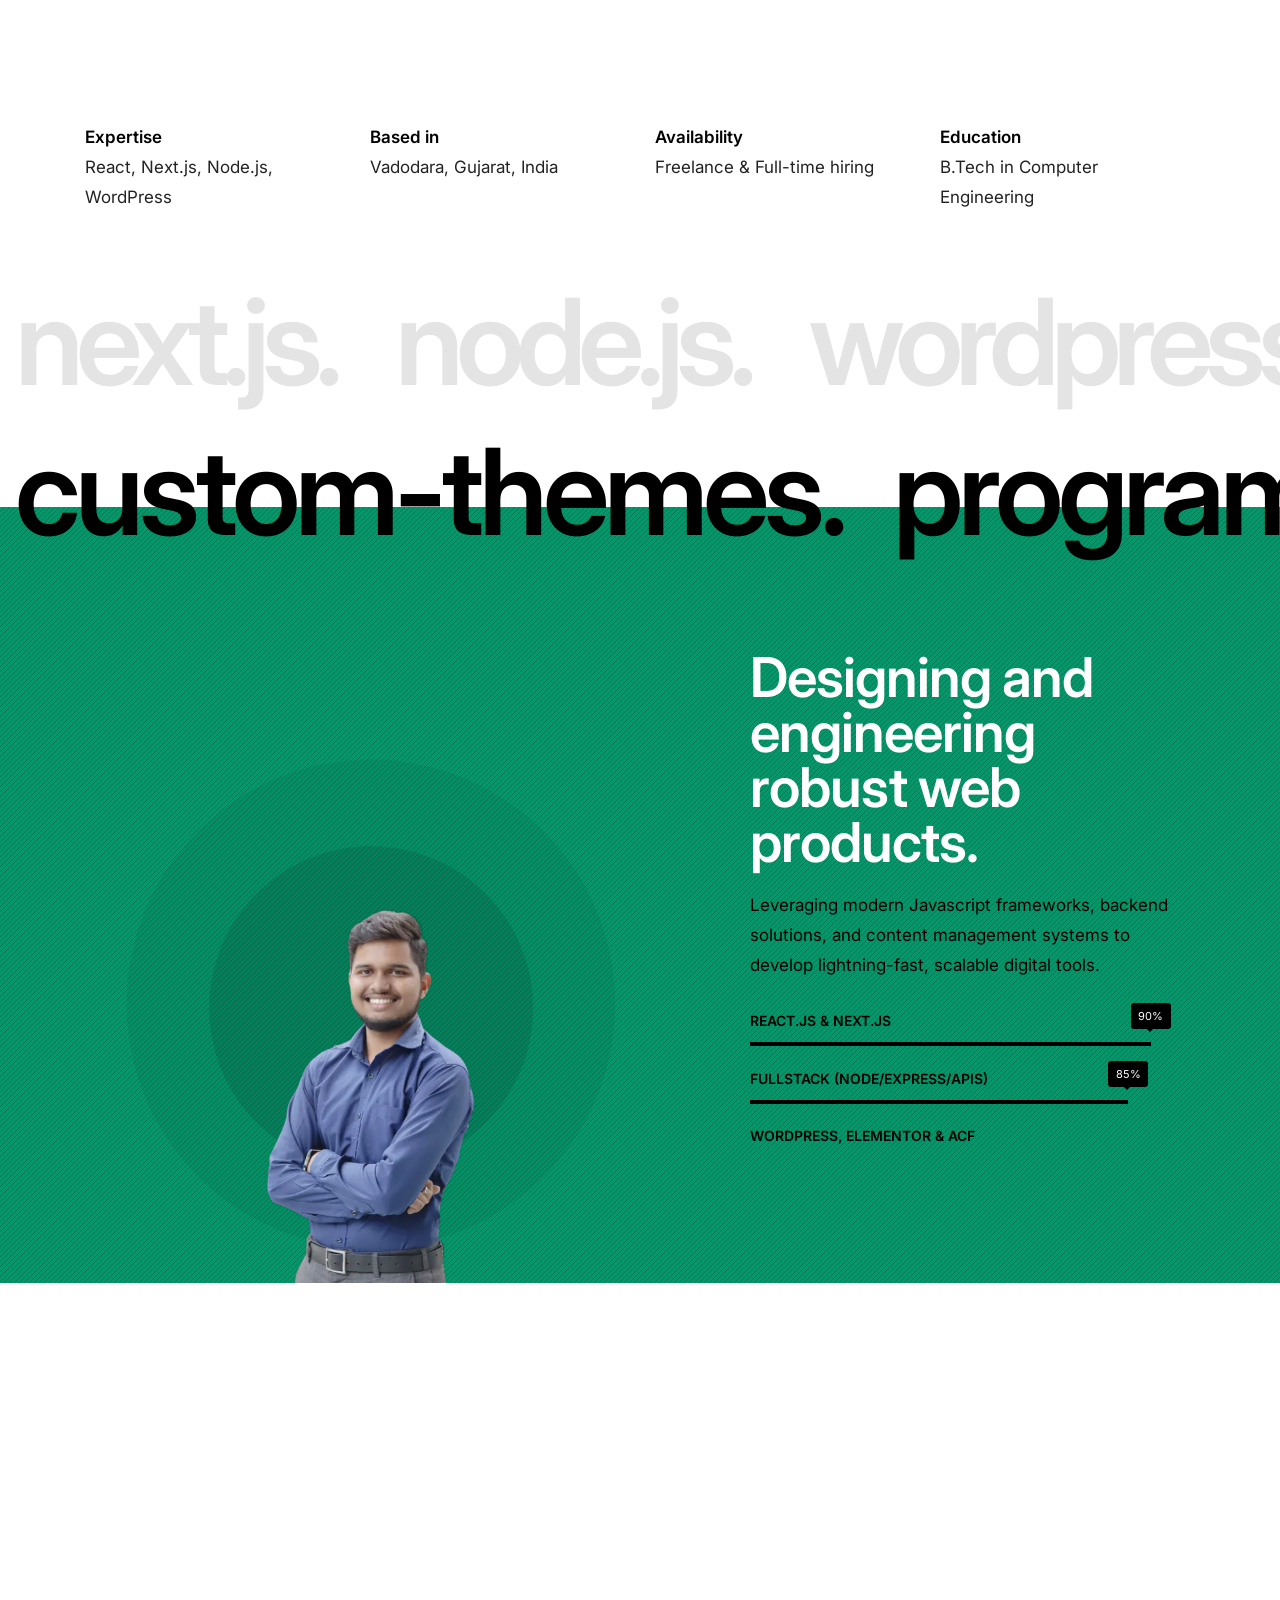
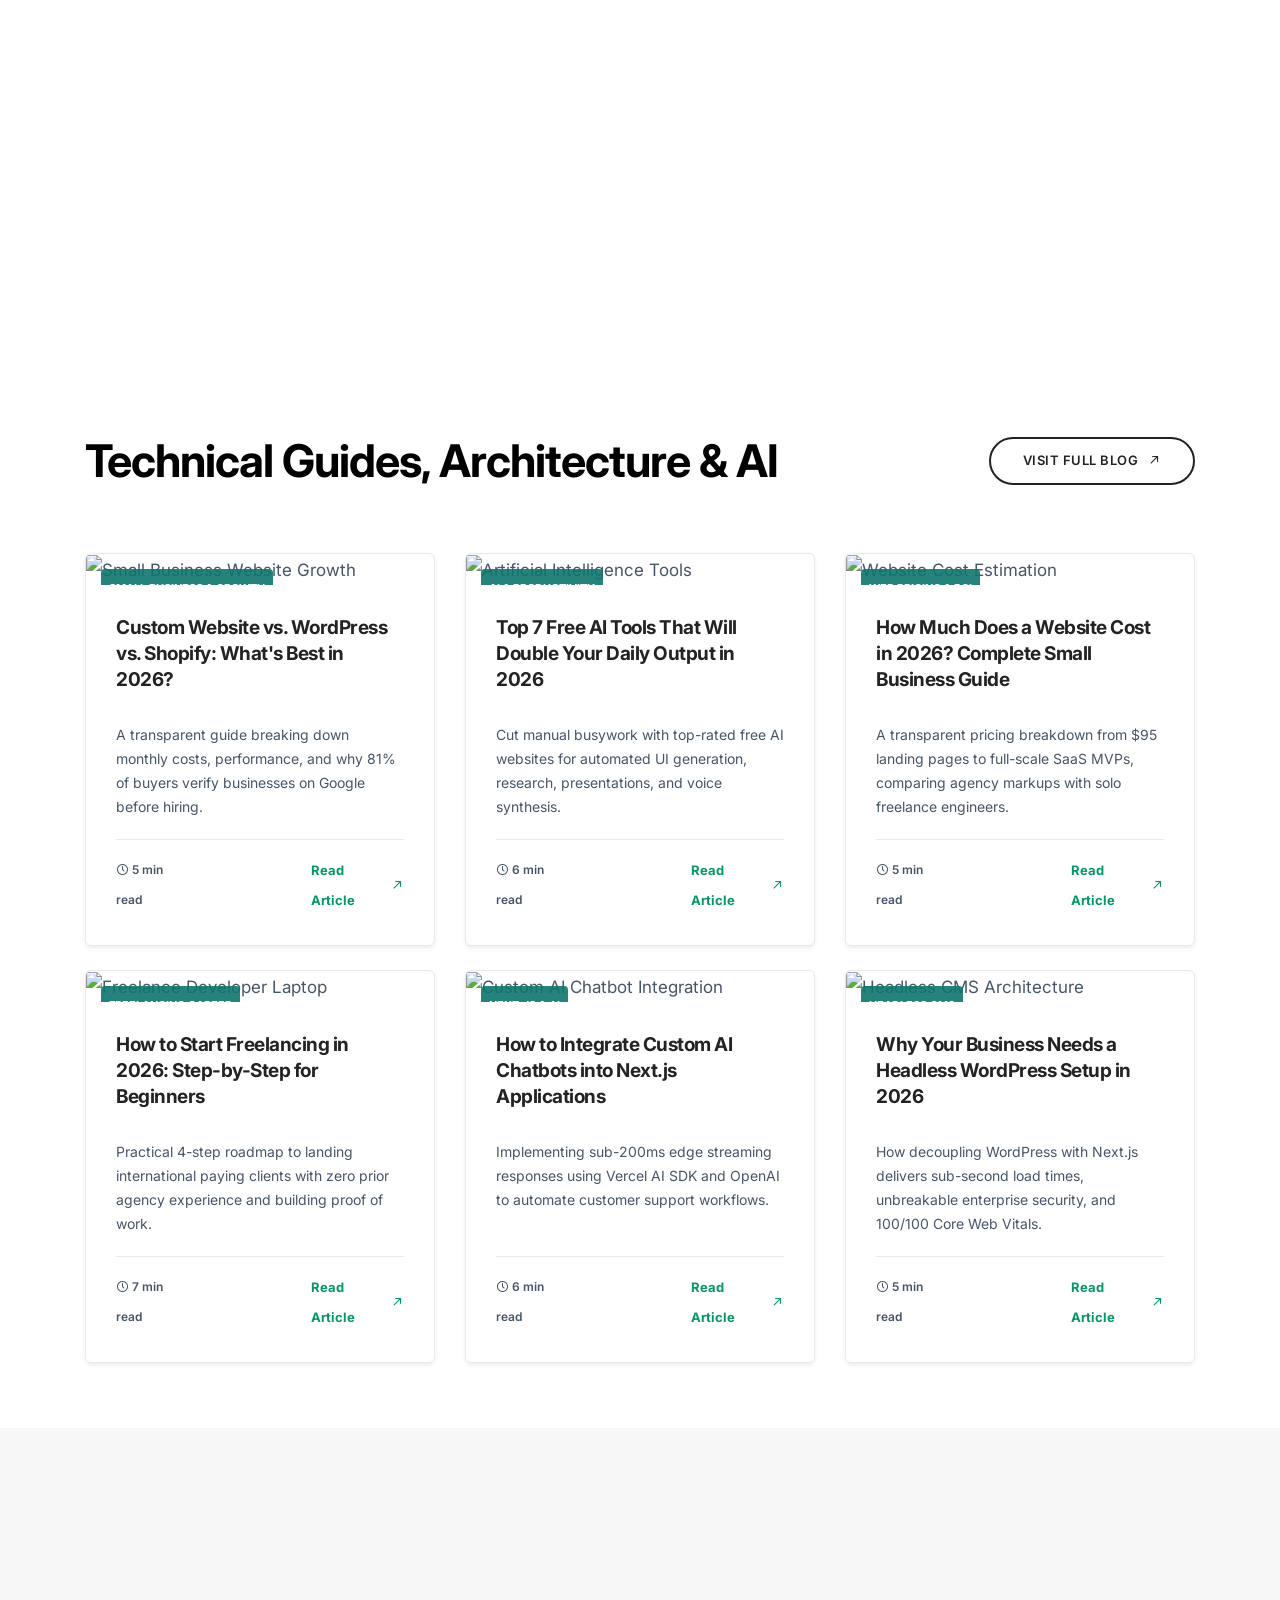
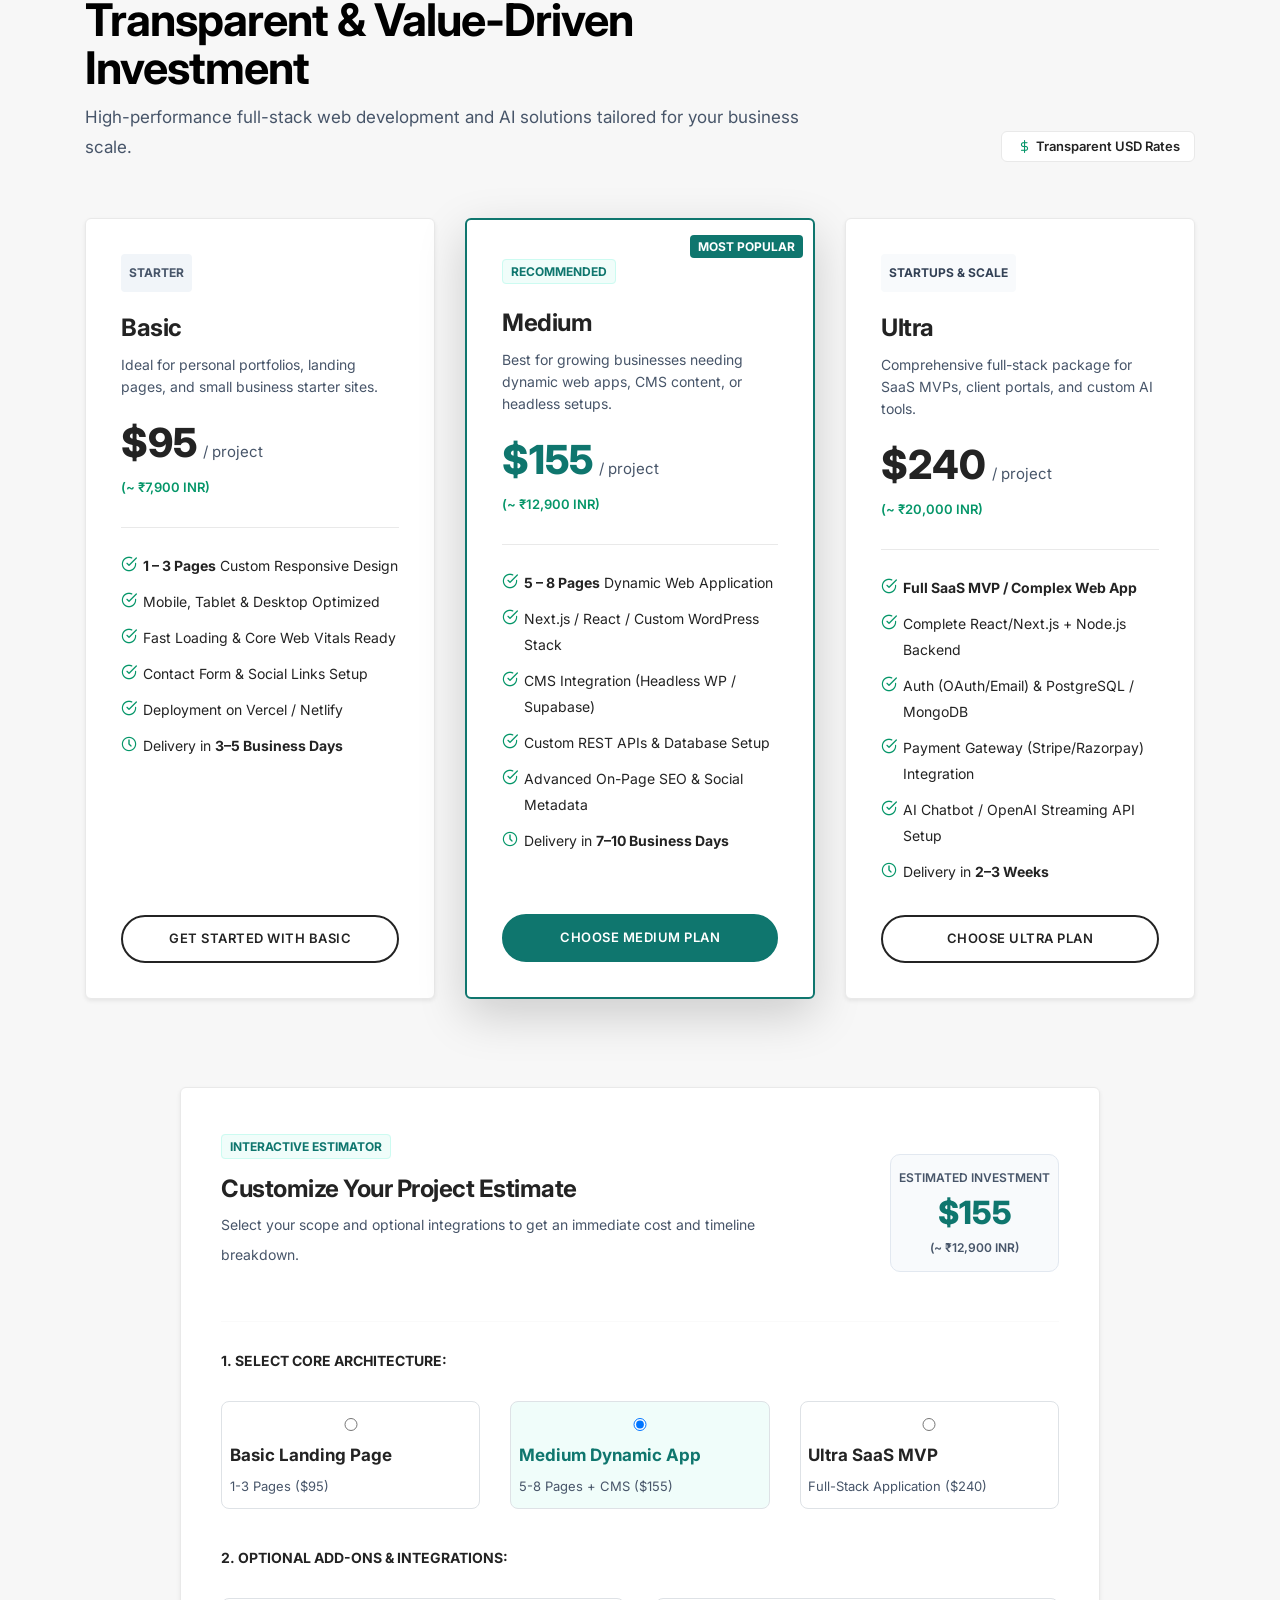
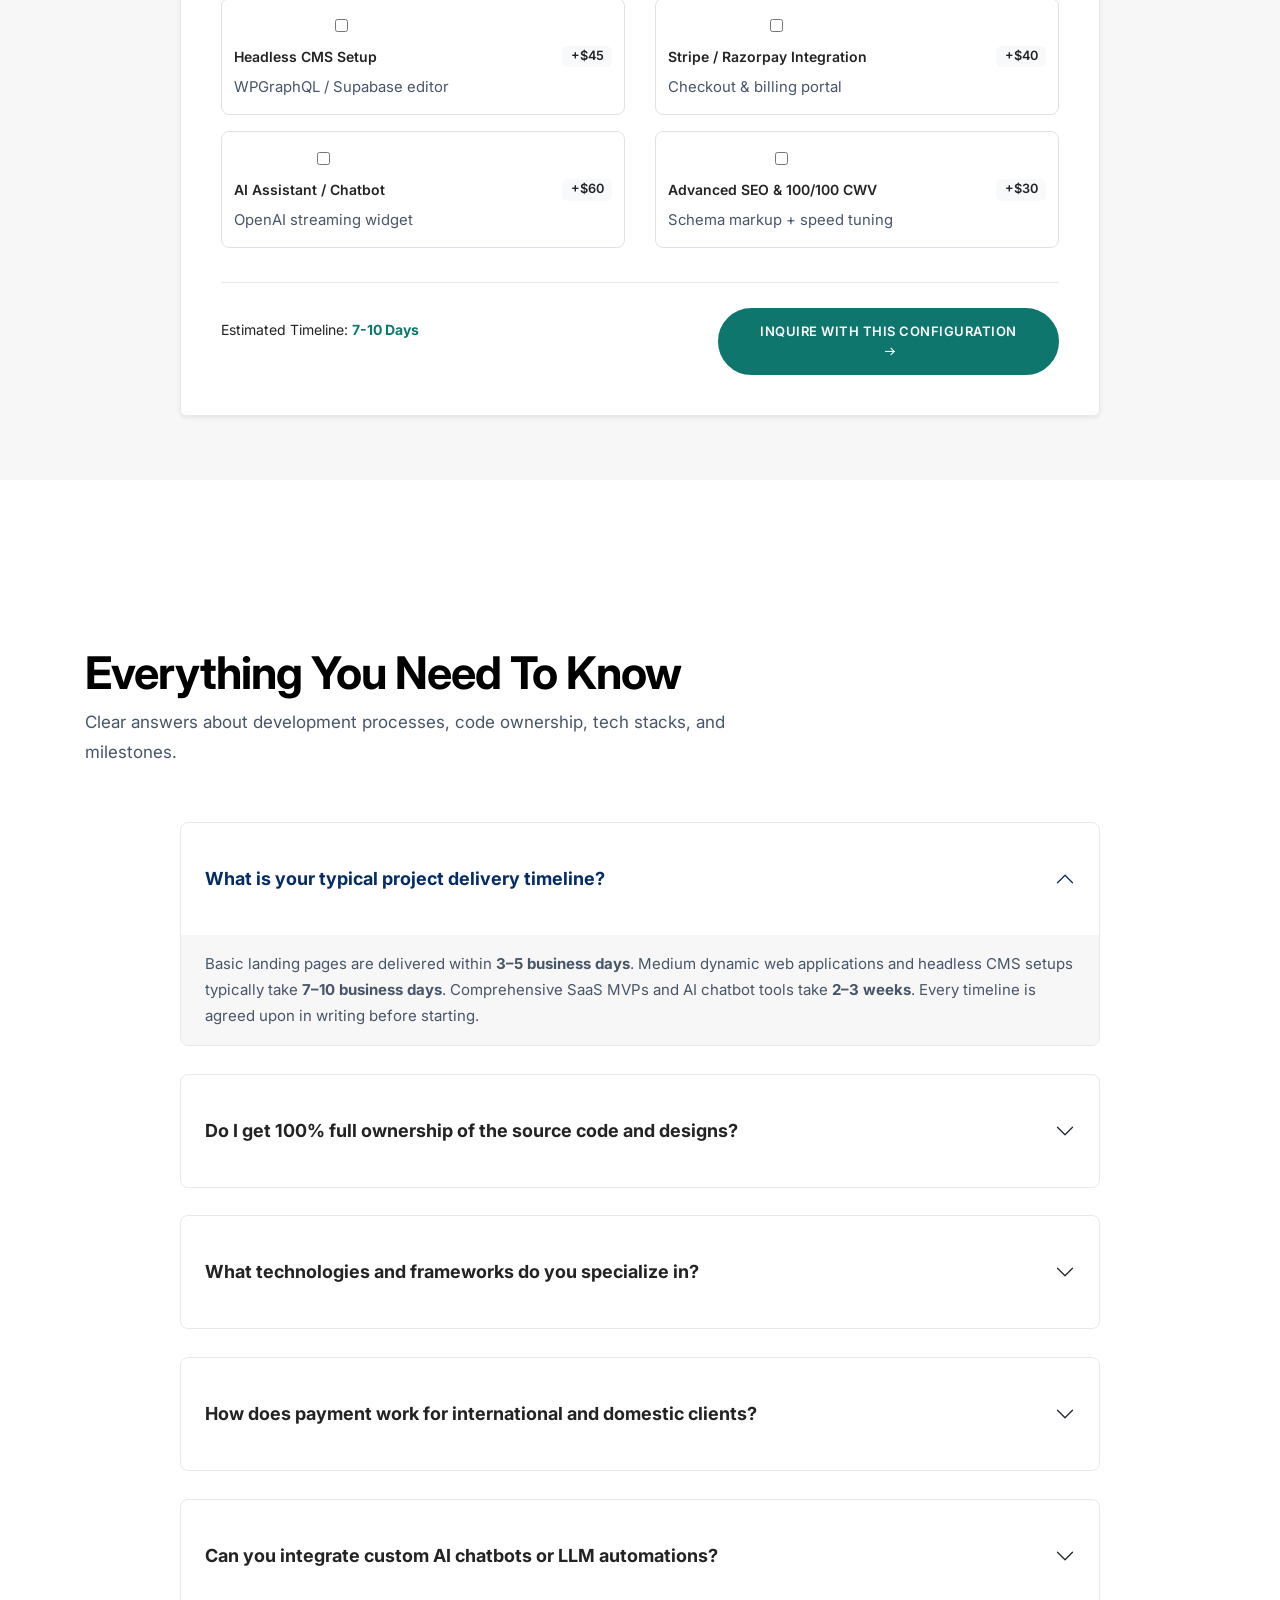
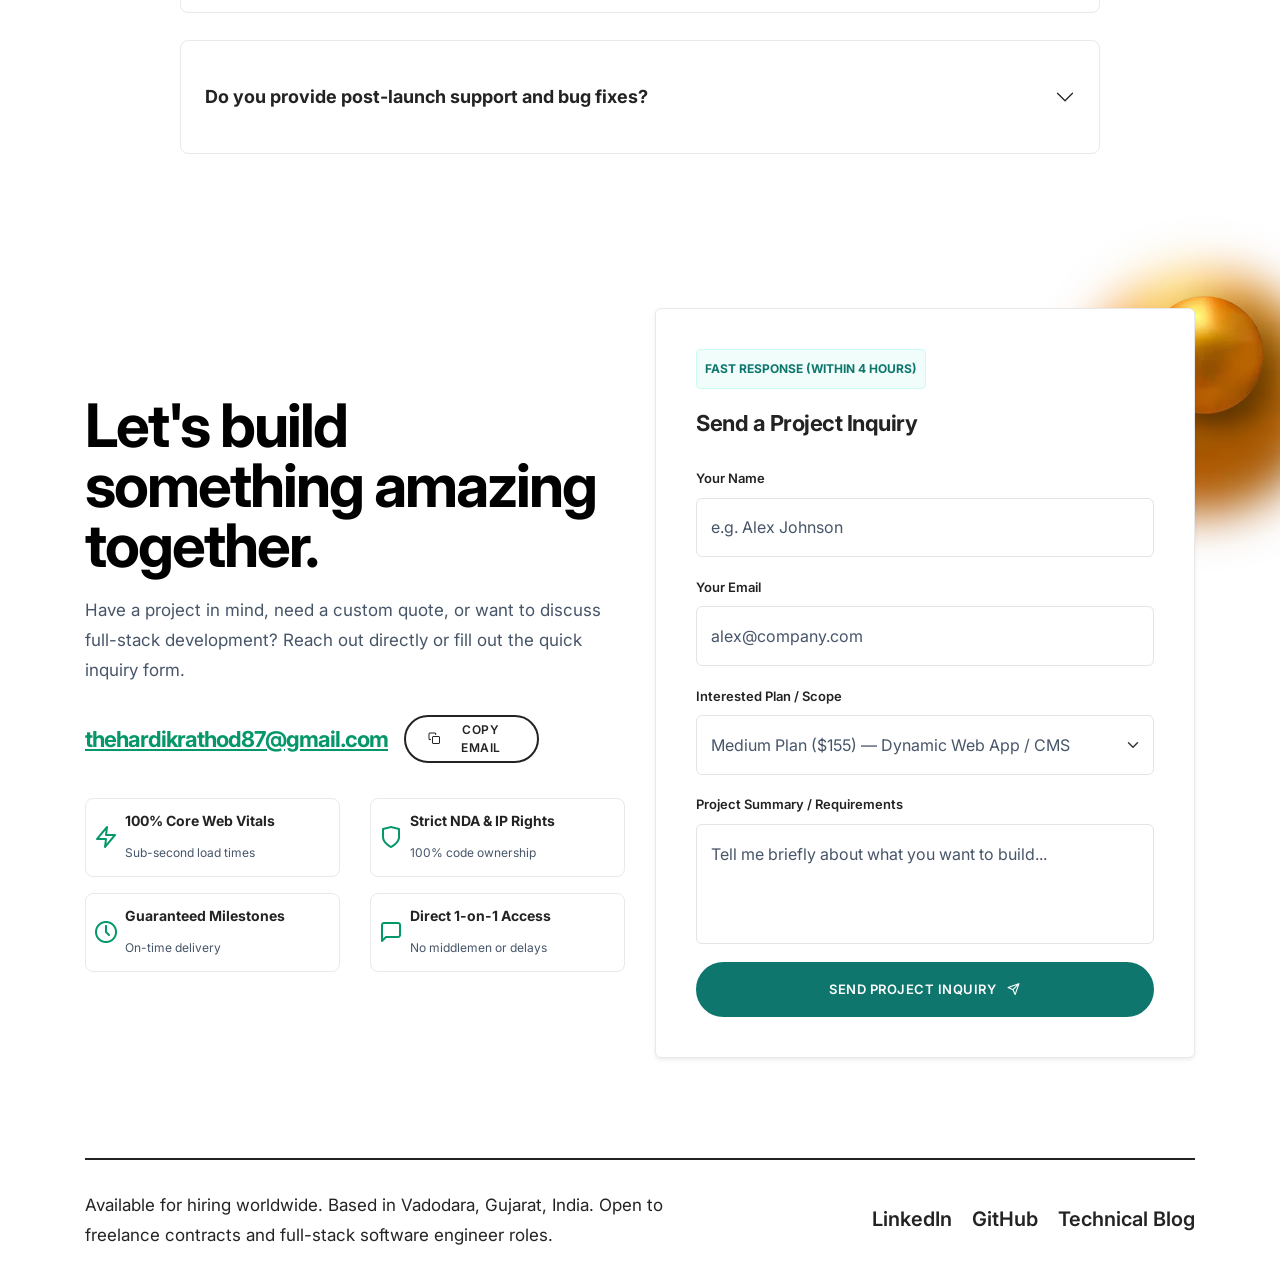
==== commit dcf80907: "feat(scroll-3d): implement zero-lag 3D perspective scroll animations for blog and pricing cards" ====
--- a/index.html
+++ b/index.html
@@ -609,10 +609,10 @@
                                     </a>
                                 </div>
                             </div>
-                            <div class="row row-cols-1 row-cols-lg-3 row-cols-md-2 g-4 mt-2">
+                            <div class="row row-cols-1 row-cols-lg-3 row-cols-md-2 g-4 mt-2 scroll-3d-container">
                                 <!-- Blog Card 1 -->
                                 <div class="col">
-                                    <div class="card h-100 border border-color-light-medium-gray border-radius-12px overflow-hidden bg-white shadow-sm transition-all d-flex flex-column">
+                                    <div class="card scroll-3d-item h-100 border border-color-light-medium-gray border-radius-12px overflow-hidden bg-white shadow-sm transition-all d-flex flex-column">
                                         <a href="https://blog.hardikrathod.me/2026/09/custom-website-vs-wordpress-vs-shopify.html" target="_blank" class="overflow-hidden d-block position-relative">
                                             <img src="https://images.unsplash.com/photo-1460925895917-afdab827c52f?auto=format&fit=crop&w=600&q=75" width="400" height="200" loading="lazy" decoding="async" alt="Small Business Website Growth" class="w-100 transition-all" style="height: 200px; object-fit: cover;">
                                             <span style="background: rgba(15, 118, 110, 0.9); color: #ffffff;" class="position-absolute top-15px left-15px fs-11 fw-700 text-uppercase px-2 py-1 border-radius-4px">Small Business & Growth</span>
@@ -632,7 +632,7 @@
 
                                 <!-- Blog Card 2 -->
                                 <div class="col">
-                                    <div class="card h-100 border border-color-light-medium-gray border-radius-12px overflow-hidden bg-white shadow-sm transition-all d-flex flex-column">
+                                    <div class="card scroll-3d-item h-100 border border-color-light-medium-gray border-radius-12px overflow-hidden bg-white shadow-sm transition-all d-flex flex-column">
                                         <a href="https://blog.hardikrathod.me/2026/09/top-7-free-ai-tools-that-will-double.html" target="_blank" class="overflow-hidden d-block position-relative">
                                             <img src="https://images.unsplash.com/photo-1618005182384-a83a8bd57fbe?auto=format&fit=crop&w=600&q=75" width="400" height="200" loading="lazy" decoding="async" alt="Artificial Intelligence Tools" class="w-100 transition-all" style="height: 200px; object-fit: cover;">
                                             <span style="background: rgba(15, 118, 110, 0.9); color: #ffffff;" class="position-absolute top-15px left-15px fs-11 fw-700 text-uppercase px-2 py-1 border-radius-4px">AI & Productivity</span>
@@ -652,7 +652,7 @@
 
                                 <!-- Blog Card 3 -->
                                 <div class="col">
-                                    <div class="card h-100 border border-color-light-medium-gray border-radius-12px overflow-hidden bg-white shadow-sm transition-all d-flex flex-column">
+                                    <div class="card scroll-3d-item h-100 border border-color-light-medium-gray border-radius-12px overflow-hidden bg-white shadow-sm transition-all d-flex flex-column">
                                         <a href="https://blog.hardikrathod.me/2026/09/how-much-does-website-cost-in-2026.html" target="_blank" class="overflow-hidden d-block position-relative">
                                             <img src="https://images.unsplash.com/photo-1554224155-6726b3ff858f?auto=format&fit=crop&w=600&q=75" width="400" height="200" loading="lazy" decoding="async" alt="Website Cost Estimation" class="w-100 transition-all" style="height: 200px; object-fit: cover;">
                                             <span style="background: rgba(15, 118, 110, 0.9); color: #ffffff;" class="position-absolute top-15px left-15px fs-11 fw-700 text-uppercase px-2 py-1 border-radius-4px">Web Pricing & ROI</span>
@@ -672,7 +672,7 @@
 
                                 <!-- Blog Card 4 -->
                                 <div class="col">
-                                    <div class="card h-100 border border-color-light-medium-gray border-radius-12px overflow-hidden bg-white shadow-sm transition-all d-flex flex-column">
+                                    <div class="card scroll-3d-item h-100 border border-color-light-medium-gray border-radius-12px overflow-hidden bg-white shadow-sm transition-all d-flex flex-column">
                                         <a href="https://blog.hardikrathod.me/2026/09/how-to-start-freelancing-in-2026-step.html" target="_blank" class="overflow-hidden d-block position-relative">
                                             <img src="https://images.unsplash.com/photo-1579621970563-ebec7560ff3e?auto=format&fit=crop&w=600&q=75" width="400" height="200" loading="lazy" decoding="async" alt="Freelance Developer Laptop" class="w-100 transition-all" style="height: 200px; object-fit: cover;">
                                             <span style="background: rgba(15, 118, 110, 0.9); color: #ffffff;" class="position-absolute top-15px left-15px fs-11 fw-700 text-uppercase px-2 py-1 border-radius-4px">Freelancing Career</span>
@@ -692,7 +692,7 @@
 
                                 <!-- Blog Card 5 -->
                                 <div class="col">
-                                    <div class="card h-100 border border-color-light-medium-gray border-radius-12px overflow-hidden bg-white shadow-sm transition-all d-flex flex-column">
+                                    <div class="card scroll-3d-item h-100 border border-color-light-medium-gray border-radius-12px overflow-hidden bg-white shadow-sm transition-all d-flex flex-column">
                                         <a href="https://blog.hardikrathod.me/2026/09/how-to-integrate-custom-ai-chatbots.html" target="_blank" class="overflow-hidden d-block position-relative">
                                             <img src="https://images.unsplash.com/photo-1677442136019-21780ecad995?auto=format&fit=crop&w=600&q=75" width="400" height="200" loading="lazy" decoding="async" alt="Custom AI Chatbot Integration" class="w-100 transition-all" style="height: 200px; object-fit: cover;">
                                             <span style="background: rgba(15, 118, 110, 0.9); color: #ffffff;" class="position-absolute top-15px left-15px fs-11 fw-700 text-uppercase px-2 py-1 border-radius-4px">Next.js & AI</span>
@@ -712,7 +712,7 @@
 
                                 <!-- Blog Card 6 -->
                                 <div class="col">
-                                    <div class="card h-100 border border-color-light-medium-gray border-radius-12px overflow-hidden bg-white shadow-sm transition-all d-flex flex-column">
+                                    <div class="card scroll-3d-item h-100 border border-color-light-medium-gray border-radius-12px overflow-hidden bg-white shadow-sm transition-all d-flex flex-column">
                                         <a href="https://blog.hardikrathod.me/2026/09/why-your-business-needs-headless.html" target="_blank" class="overflow-hidden d-block position-relative">
                                             <img src="https://images.unsplash.com/photo-1507238691740-187a5b1d37b8?auto=format&fit=crop&w=600&q=75" width="400" height="200" loading="lazy" decoding="async" alt="Headless CMS Architecture" class="w-100 transition-all" style="height: 200px; object-fit: cover;">
                                             <span style="background: rgba(15, 118, 110, 0.9); color: #ffffff;" class="position-absolute top-15px left-15px fs-11 fw-700 text-uppercase px-2 py-1 border-radius-4px">Headless CMS</span>
@@ -762,10 +762,10 @@
                                     </span>
                                 </div>
                             </div>
-                            <div class="row row-cols-1 row-cols-lg-3 row-cols-md-2 g-4 justify-content-center">
+                            <div class="row row-cols-1 row-cols-lg-3 row-cols-md-2 g-4 justify-content-center scroll-3d-container">
                                 <!-- Basic Plan -->
                                 <div class="col">
-                                    <div class="card h-100 border border-color-light-medium-gray border-radius-12px p-35px sm-p-25px bg-white transition-all shadow-sm d-flex flex-column">
+                                    <div class="card scroll-3d-item h-100 border border-color-light-medium-gray border-radius-12px p-35px sm-p-25px bg-white transition-all shadow-sm d-flex flex-column">
                                         <div class="mb-20px d-flex justify-content-between align-items-center">
                                             <span class="fs-12 fw-700 text-uppercase px-2 py-1 border-radius-4px" style="background: #f1f5f9; color: #475569;">Starter</span>
                                         </div>
@@ -792,7 +792,7 @@
                                 </div>
                                 <!-- Medium Plan (Featured) -->
                                 <div class="col">
-                                    <div class="card h-100 border-2 border-radius-12px p-35px sm-p-25px bg-white transition-all shadow-lg d-flex flex-column position-relative" style="border-color: #0f766e;">
+                                    <div class="card scroll-3d-item h-100 border-2 border-radius-12px p-35px sm-p-25px bg-white transition-all shadow-lg d-flex flex-column position-relative" style="border-color: #0f766e;">
                                         <div class="position-absolute top-0 end-0 mt-3 me-3">
                                             <span class="fs-12 fw-700 text-uppercase px-2 py-1 border-radius-4px text-white" style="background: #0f766e;">Most Popular</span>
                                         </div>
@@ -822,7 +822,7 @@
                                 </div>
                                 <!-- Ultra Plan -->
                                 <div class="col">
-                                    <div class="card h-100 border border-color-light-medium-gray border-radius-12px p-35px sm-p-25px bg-white transition-all shadow-sm d-flex flex-column">
+                                    <div class="card scroll-3d-item h-100 border border-color-light-medium-gray border-radius-12px p-35px sm-p-25px bg-white transition-all shadow-sm d-flex flex-column">
                                         <div class="mb-20px d-flex justify-content-between align-items-center">
                                             <span class="fs-12 fw-700 text-uppercase px-2 py-1 border-radius-4px" style="background: #f8fafc; color: #334155;">Startups & Scale</span>
                                         </div>
@@ -852,7 +852,7 @@
                             <!-- start interactive cost estimator -->
                             <div class="row mt-5 pt-3">
                                 <div class="col-lg-10 mx-auto">
-                                    <div class="card border border-color-light-medium-gray border-radius-16px p-40px sm-p-25px bg-white shadow-sm">
+                                    <div class="card scroll-3d-item border border-color-light-medium-gray border-radius-16px p-40px sm-p-25px bg-white shadow-sm">
                                         <div class="row align-items-center mb-3">
                                             <div class="col-md-8">
                                                 <span class="fs-12 fw-700 text-uppercase px-2 py-1 border-radius-4px" style="background: #f0fdfa; color: #0f766e; border: 1px solid #ccfbf1;">Interactive Estimator</span>
@@ -1363,6 +1363,37 @@
               });
               updateEstimator();
           });
+
+          // Hardware-Accelerated 3D Scroll Perspective Engine (Compositor Only - Zero TBT)
+          (function() {
+              if (window.matchMedia && window.matchMedia('(prefers-reduced-motion: reduce)').matches) return;
+              var items = document.querySelectorAll('.scroll-3d-item');
+              if (!items.length) return;
+
+              document.documentElement.classList.add('has-3d-scroll');
+
+              if ('IntersectionObserver' in window) {
+                  var observer = new IntersectionObserver(function(entries) {
+                      entries.forEach(function(entry) {
+                          if (entry.isIntersecting) {
+                              entry.target.classList.add('in-view-3d');
+                              observer.unobserve(entry.target);
+                          }
+                      });
+                  }, {
+                      rootMargin: '0px 0px -40px 0px',
+                      threshold: 0.12
+                  });
+
+                  items.forEach(function(item) {
+                      observer.observe(item);
+                  });
+              } else {
+                  items.forEach(function(item) {
+                      item.classList.add('in-view-3d');
+                  });
+              }
+          })();
         </script>
     </body>
 </html>
--- a/theme/freelancer/freelancer.css
+++ b/theme/freelancer/freelancer.css
@@ -160,3 +160,72 @@
     padding-bottom: 50px;
   }
 }
+
+/* ===================================================
+   Hardware-Accelerated 3D Scroll Effects (Zero-Lag)
+====================================================== */
+
+/* 3D Perspective Context */
+.scroll-3d-container {
+  perspective: 1200px;
+  transform-style: preserve-3d;
+}
+
+/* 3D Perspective Entrance on Scroll (Progressive enhancement when JS active) */
+html.has-3d-scroll .scroll-3d-item {
+  transform: perspective(1200px) rotateX(14deg) translateY(40px) translateZ(-40px) scale(0.96);
+  transform-origin: 50% 100%;
+  opacity: 0;
+  transition: transform 0.8s cubic-bezier(0.16, 1, 0.3, 1),
+              opacity 0.75s ease,
+              box-shadow 0.4s ease;
+  will-change: transform, opacity;
+  transform-style: preserve-3d;
+}
+
+/* Scrolled Into View State */
+html.has-3d-scroll .scroll-3d-item.in-view-3d {
+  transform: perspective(1200px) rotateX(0deg) translateY(0px) translateZ(0px) scale(1);
+  opacity: 1;
+}
+
+/* Staggered Delay for Multi-Card Grids */
+html.has-3d-scroll .scroll-3d-container > *:nth-child(1) .scroll-3d-item,
+html.has-3d-scroll .scroll-3d-stagger > *:nth-child(1) { transition-delay: 0.05s; }
+
+html.has-3d-scroll .scroll-3d-container > *:nth-child(2) .scroll-3d-item,
+html.has-3d-scroll .scroll-3d-stagger > *:nth-child(2) { transition-delay: 0.15s; }
+
+html.has-3d-scroll .scroll-3d-container > *:nth-child(3) .scroll-3d-item,
+html.has-3d-scroll .scroll-3d-stagger > *:nth-child(3) { transition-delay: 0.25s; }
+
+html.has-3d-scroll .scroll-3d-container > *:nth-child(4) .scroll-3d-item,
+html.has-3d-scroll .scroll-3d-stagger > *:nth-child(4) { transition-delay: 0.35s; }
+
+html.has-3d-scroll .scroll-3d-container > *:nth-child(5) .scroll-3d-item,
+html.has-3d-scroll .scroll-3d-stagger > *:nth-child(5) { transition-delay: 0.45s; }
+
+html.has-3d-scroll .scroll-3d-container > *:nth-child(6) .scroll-3d-item,
+html.has-3d-scroll .scroll-3d-stagger > *:nth-child(6) { transition-delay: 0.55s; }
+
+/* Continuous 3D Scroll Depth Tilt */
+.scroll-3d-tilt {
+  transform-style: preserve-3d;
+  will-change: transform;
+}
+
+/* Gentle 3D Hover Elevation on Cards In View */
+html.has-3d-scroll .scroll-3d-item.in-view-3d:hover {
+  transform: perspective(1200px) rotateX(2deg) translateY(-8px) translateZ(12px) scale(1.02);
+  box-shadow: 0 20px 40px -10px rgba(15, 118, 110, 0.22) !important;
+}
+
+/* Reduced Motion Accessibility */
+@media (prefers-reduced-motion: reduce) {
+  html.has-3d-scroll .scroll-3d-item {
+    transform: none !important;
+    opacity: 1 !important;
+    transition: none !important;
+  }
+}
+
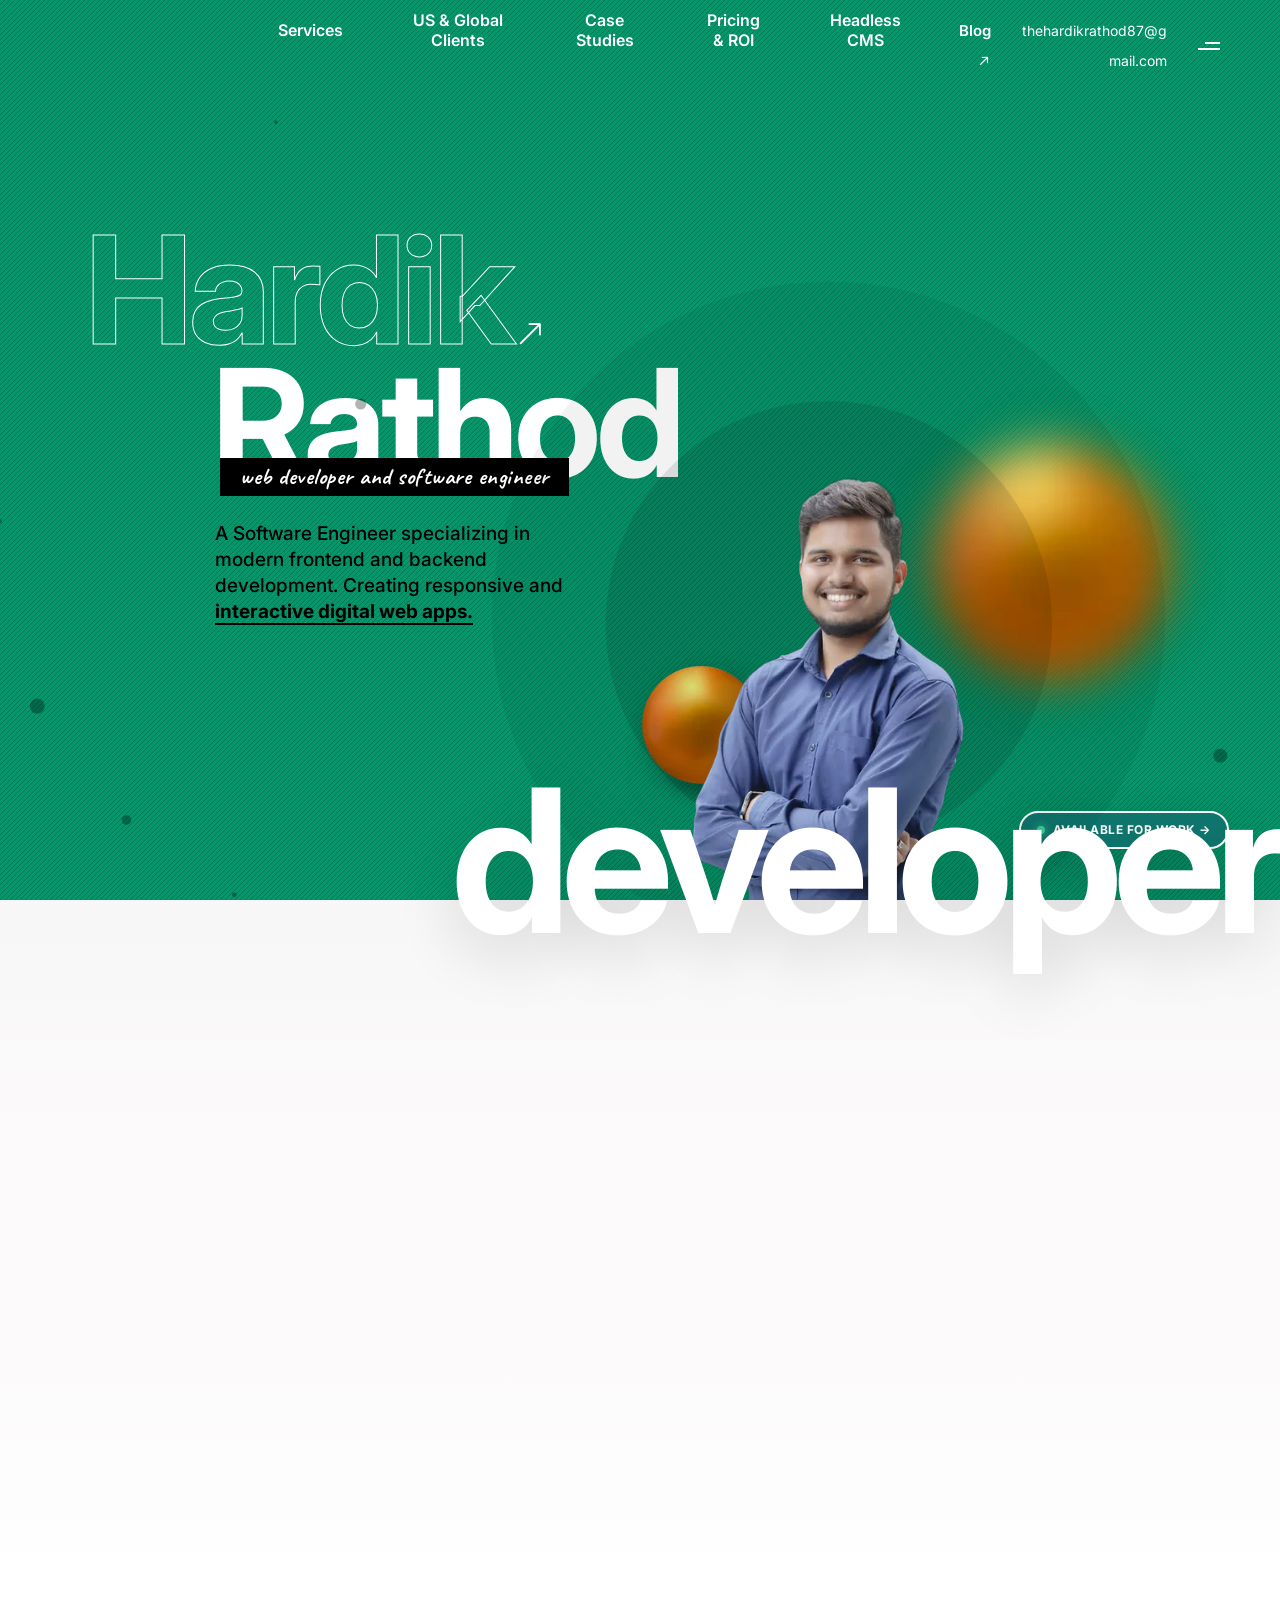
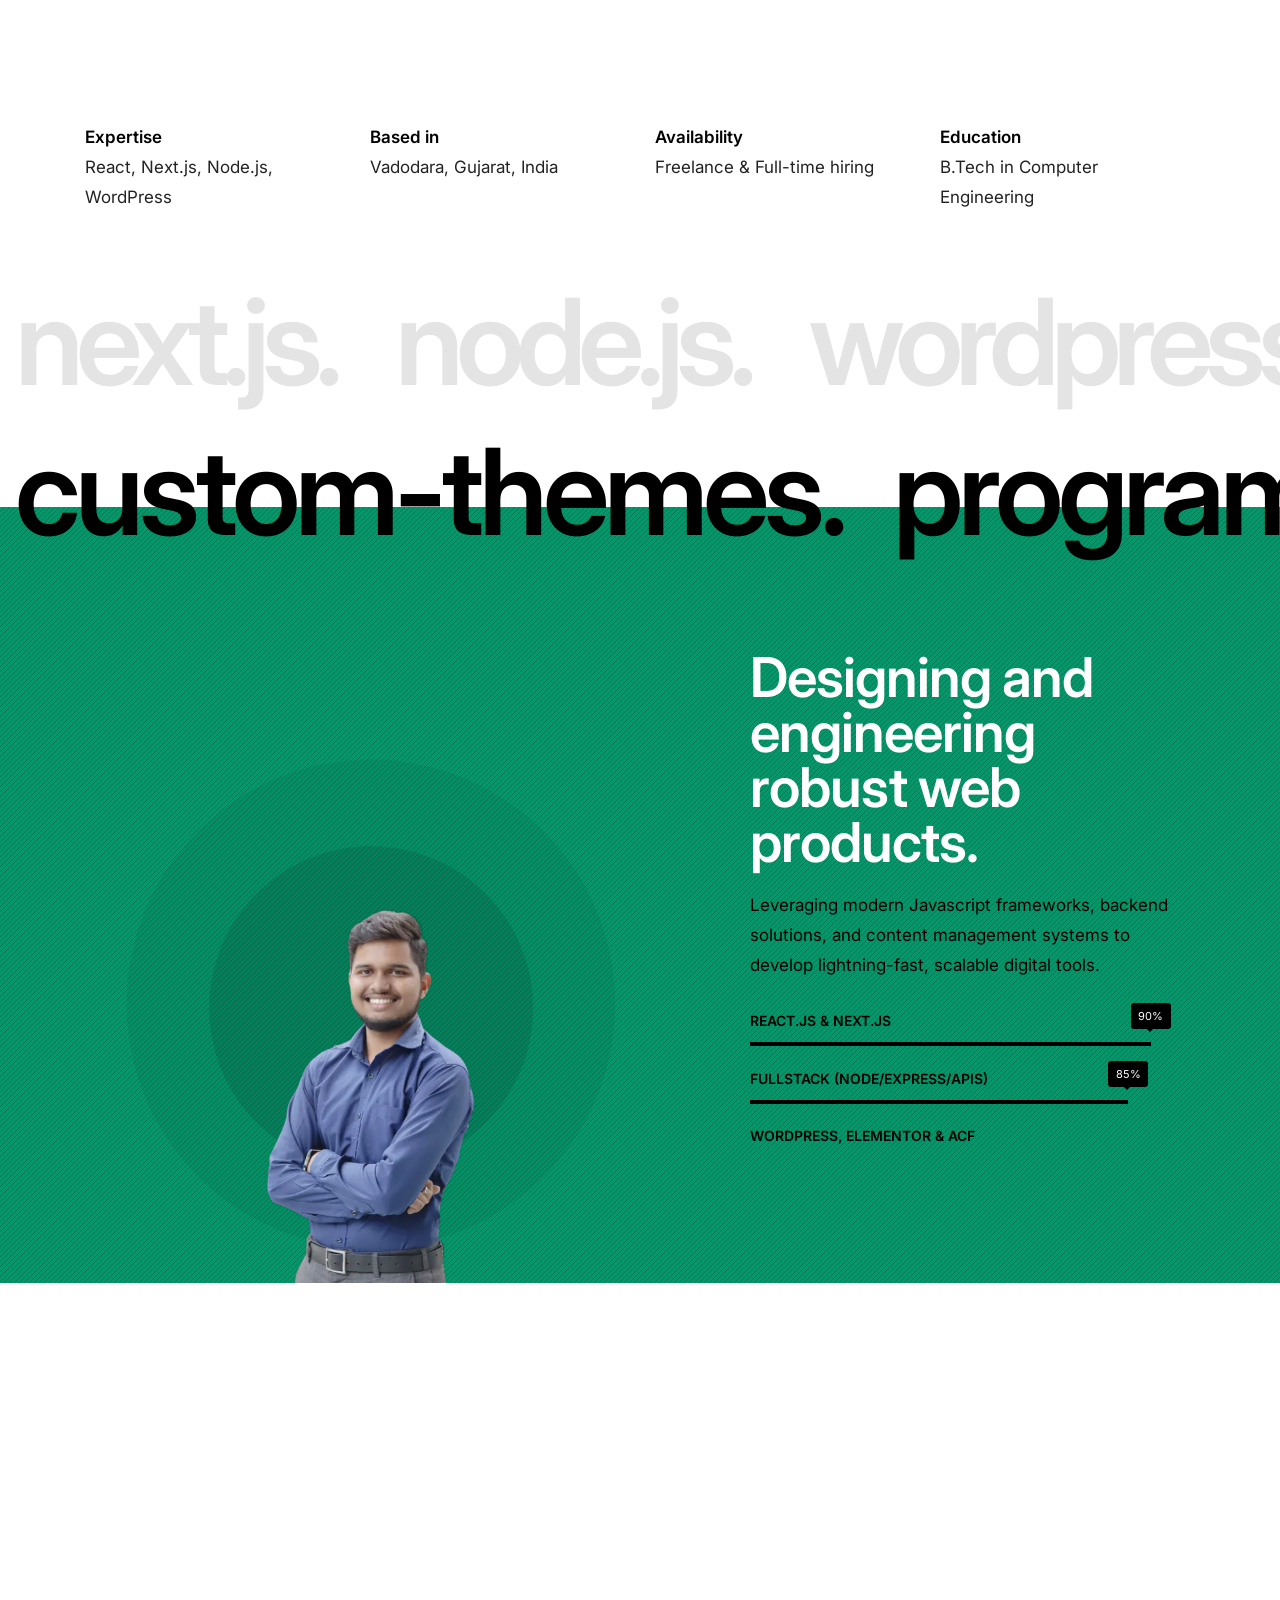
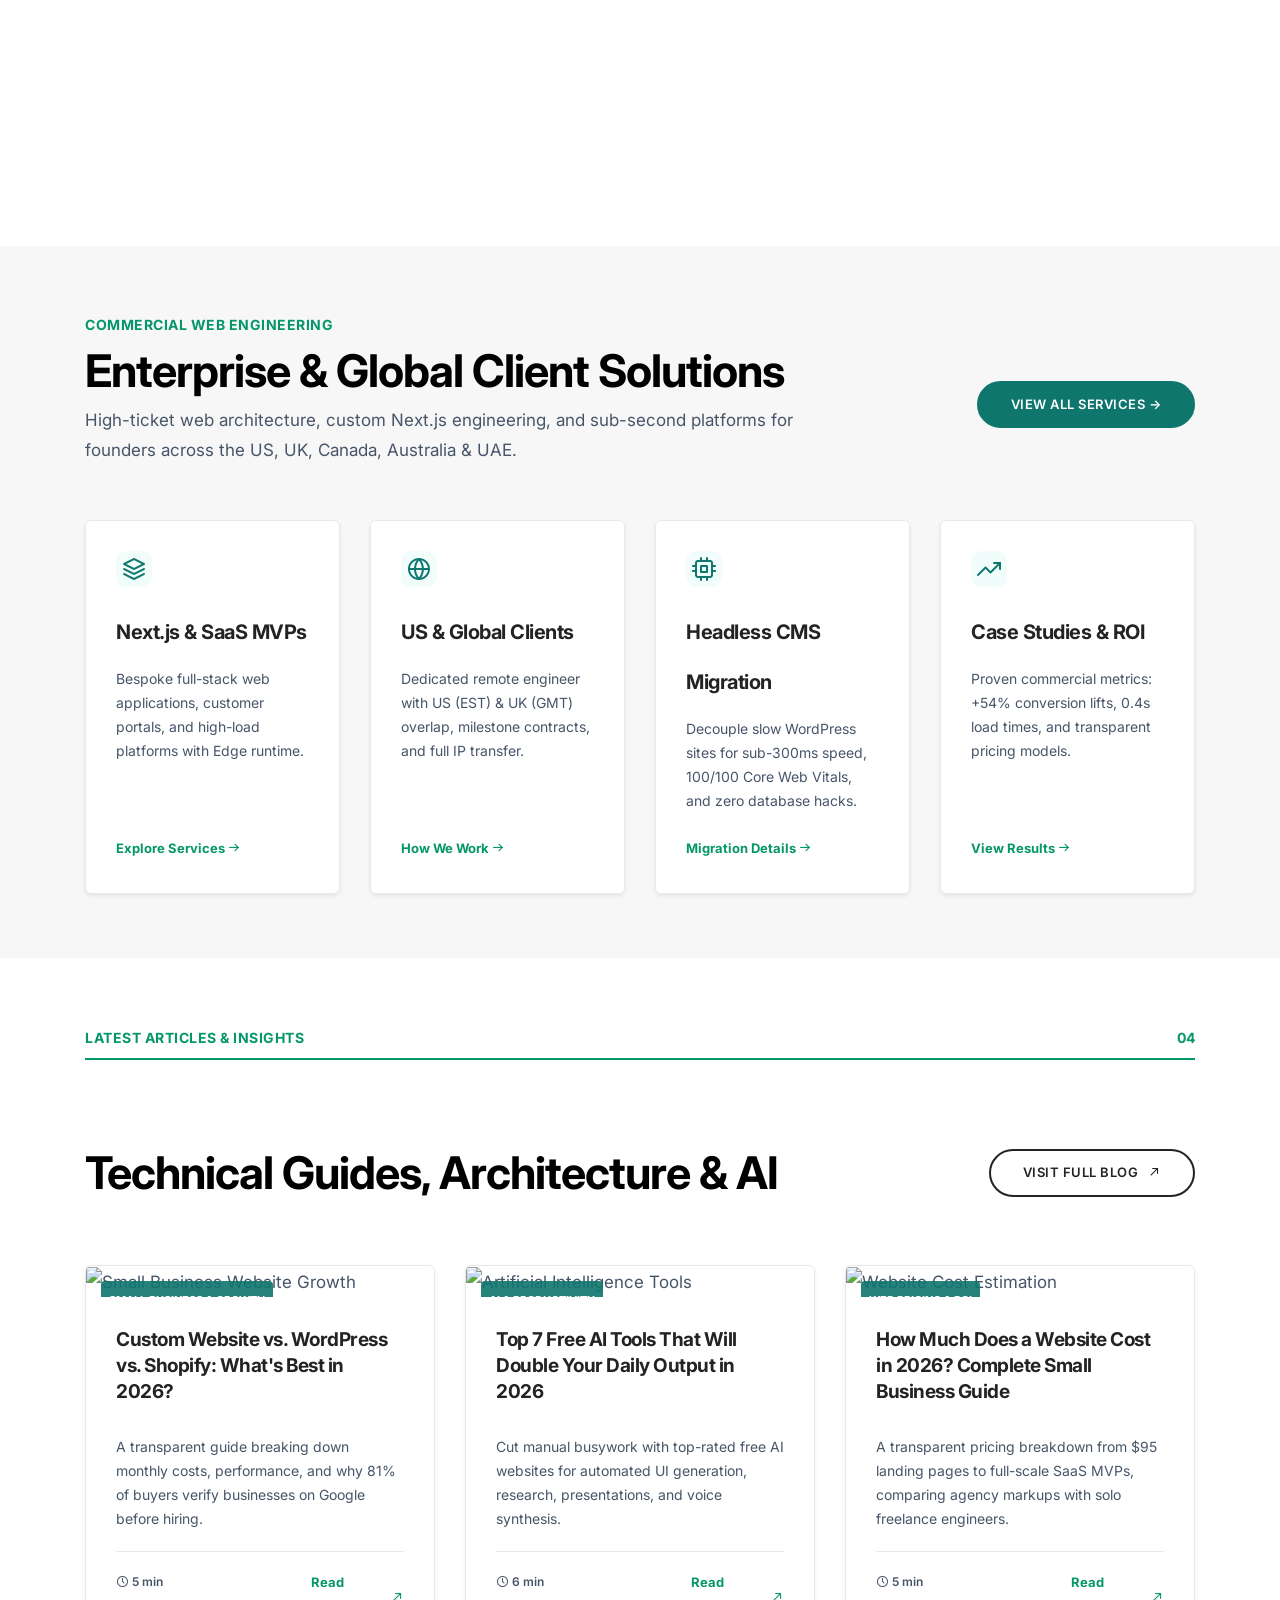
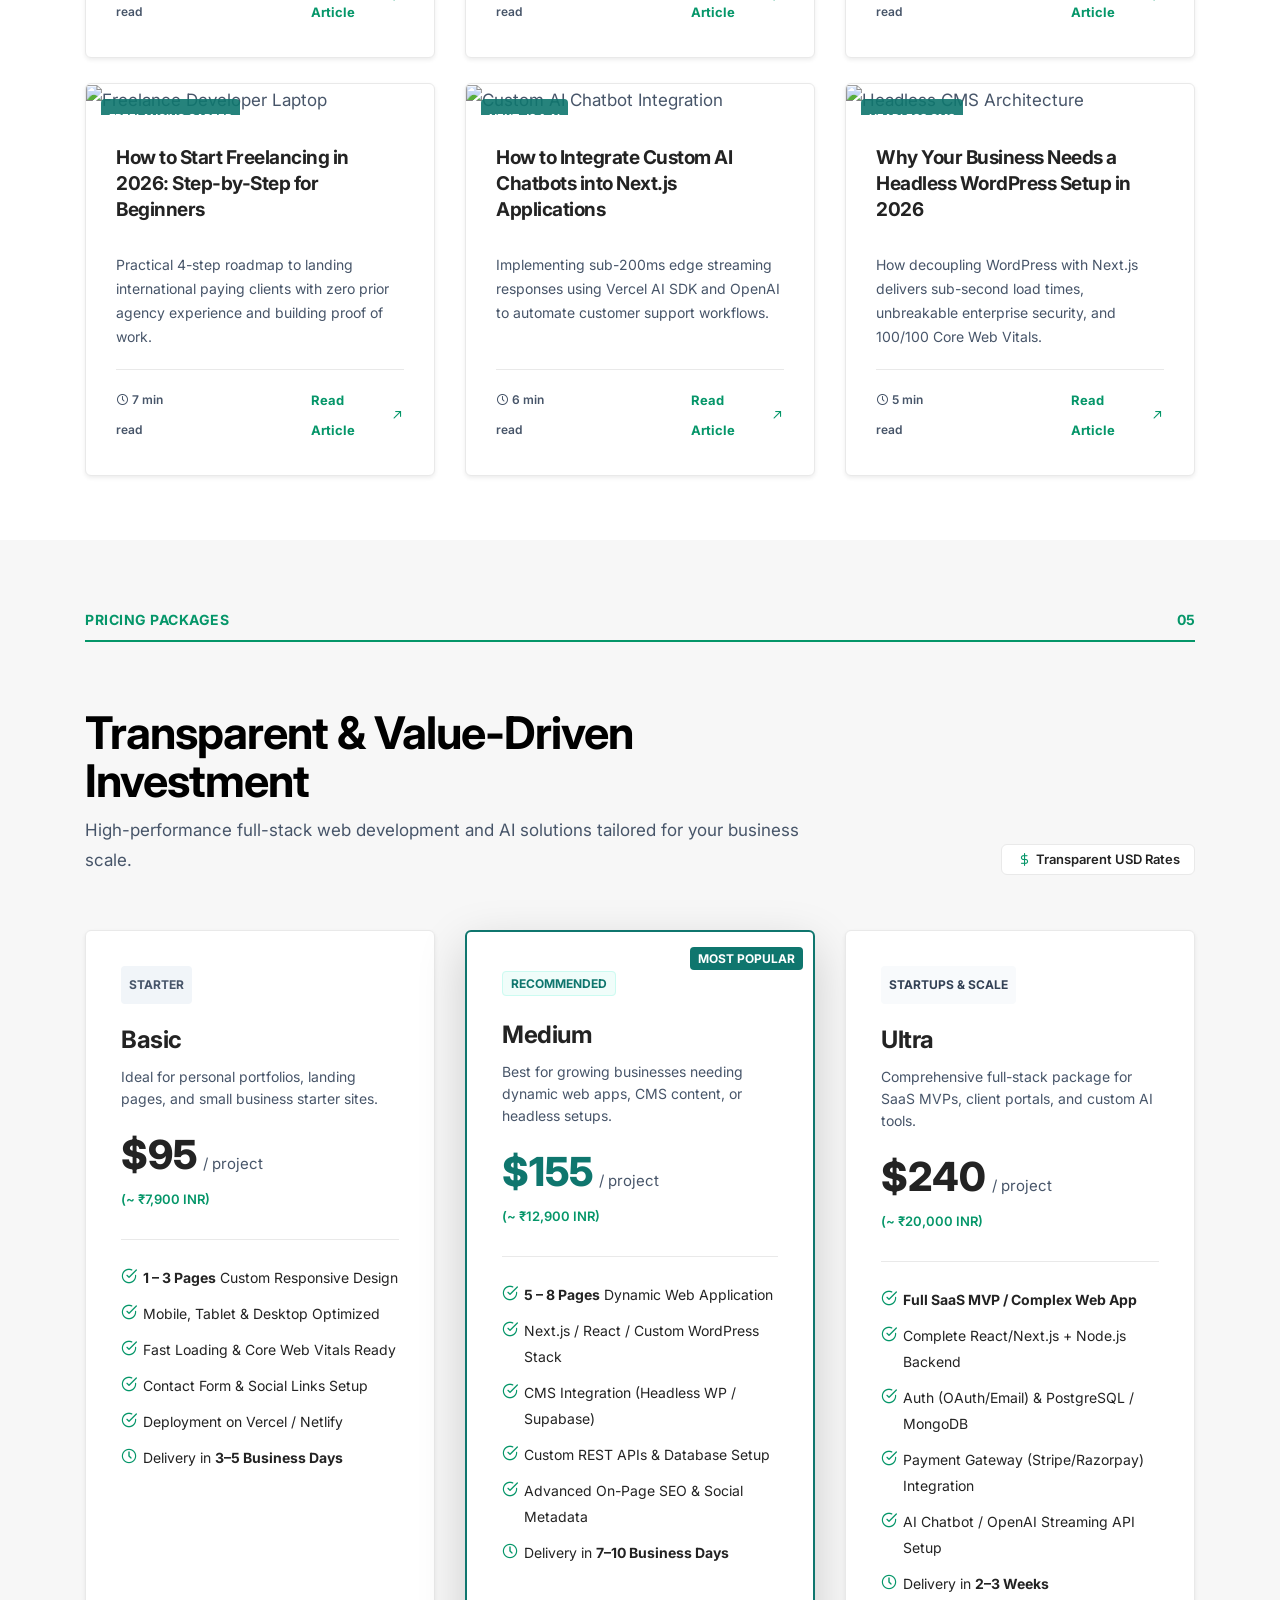
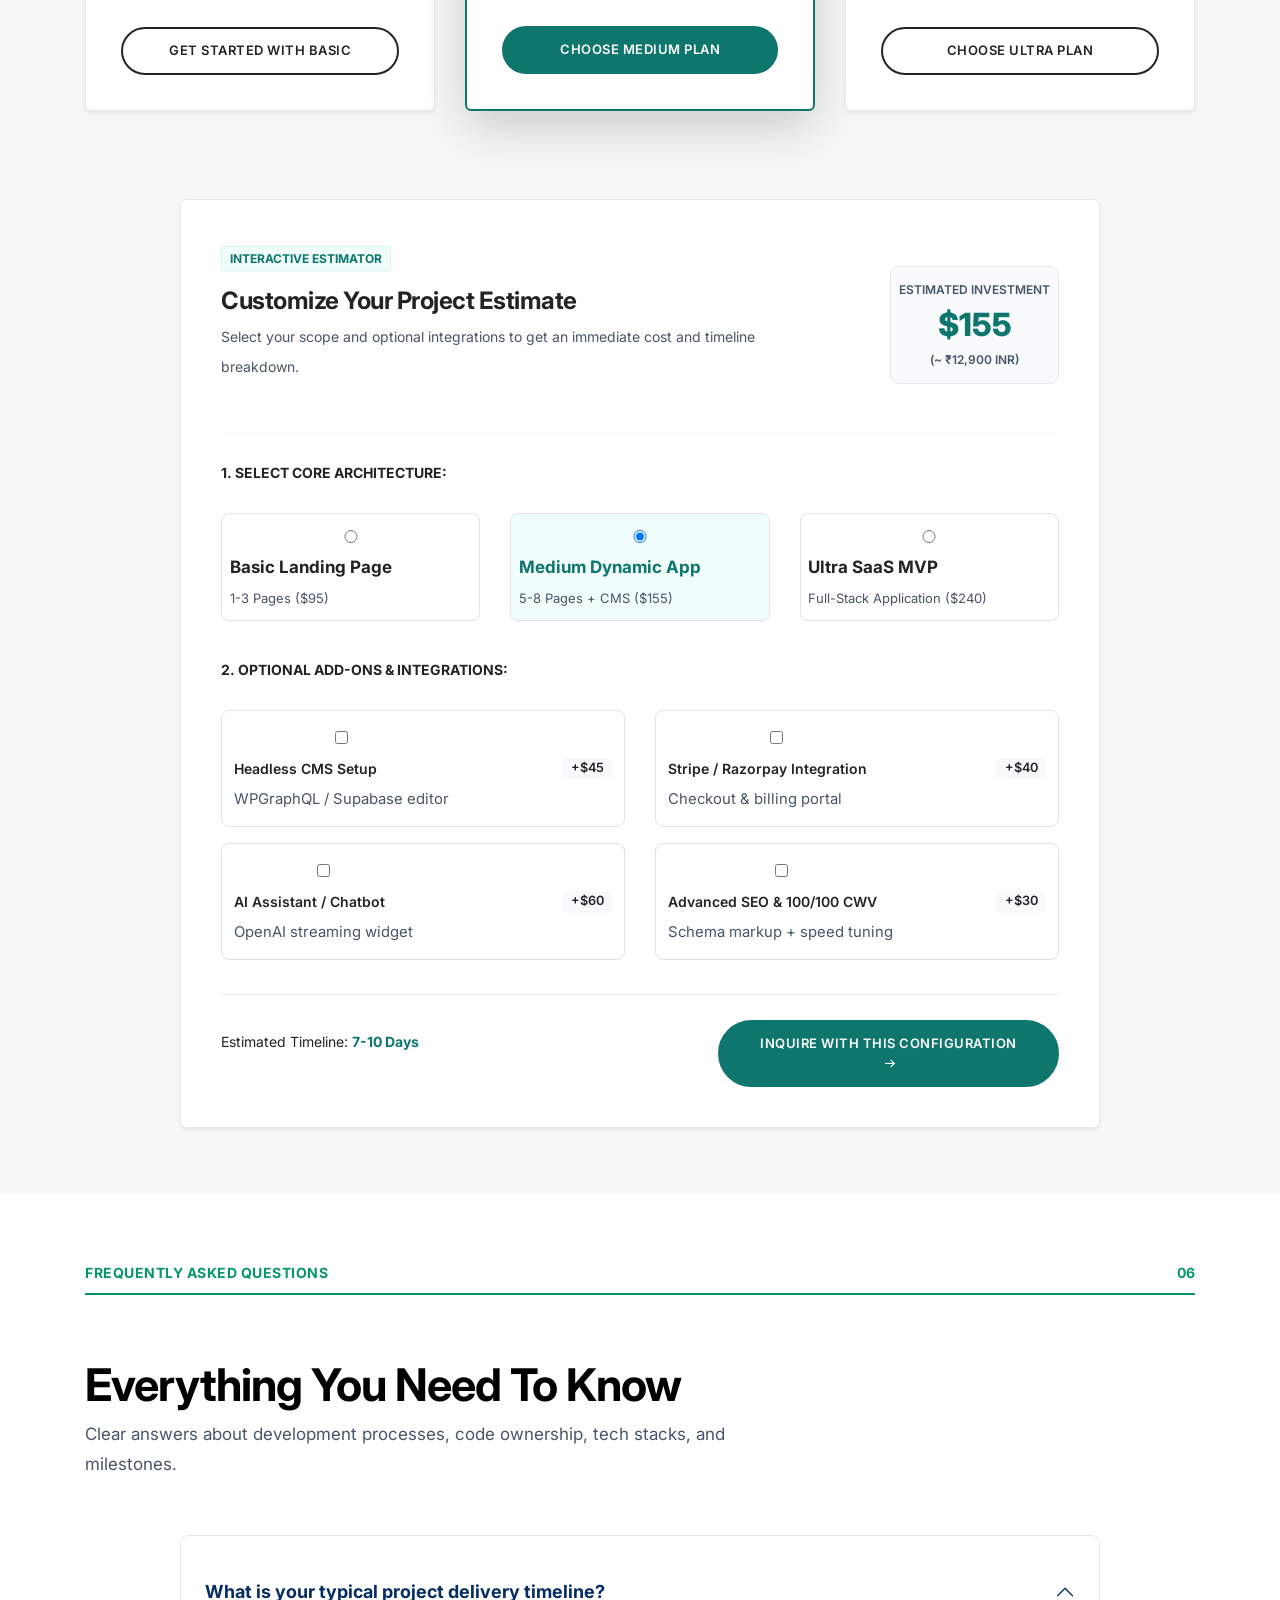
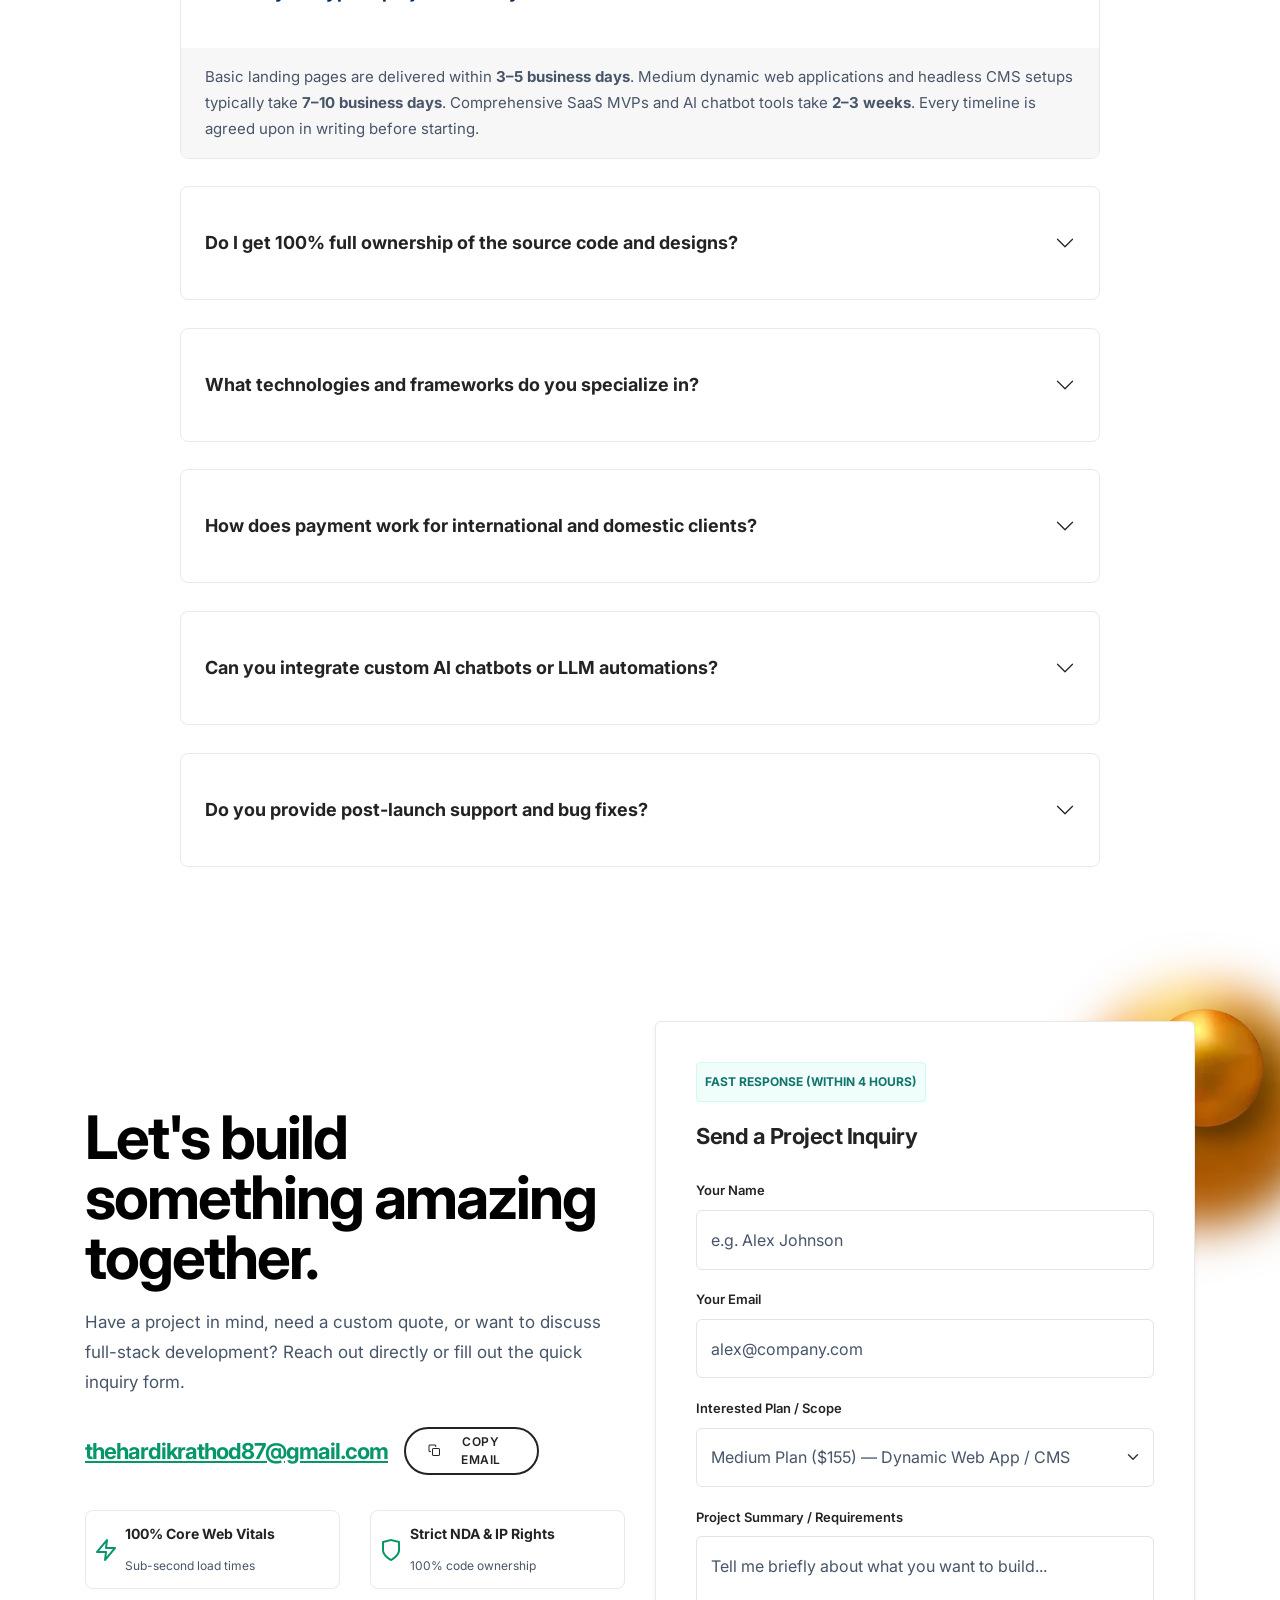
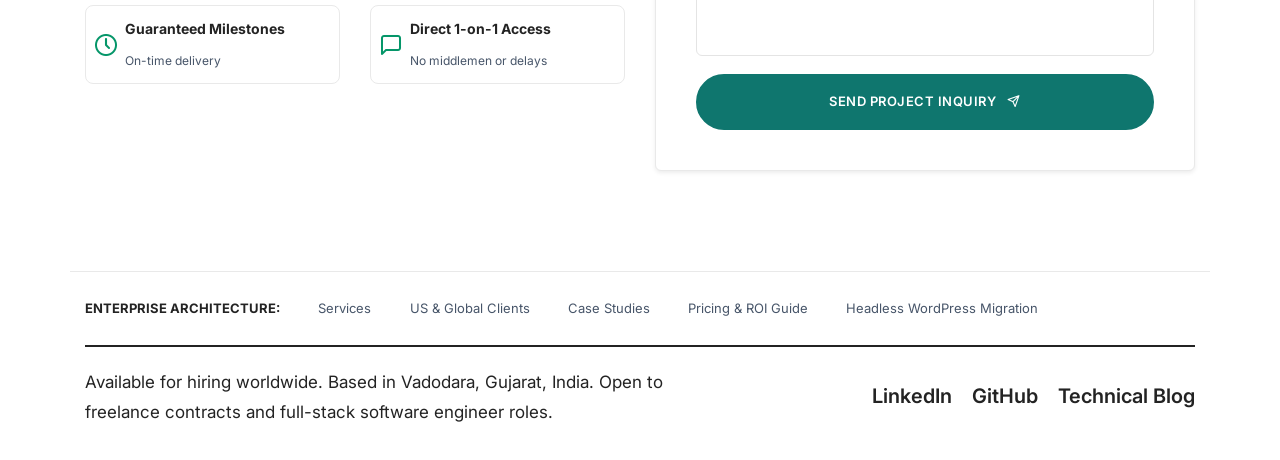
==== commit a2a12007: "feat(expansion): add high-ticket enterprise landing pages for US, UK, UAE, and global markets (servi" ====
--- a/index.html
+++ b/index.html
@@ -245,10 +245,19 @@
                             hardik.dev
                         </a>
                     </div>
-                    <div class="col-auto col-lg-4 text-end lg-pe-0">
+                    <div class="col-auto col-lg-7 text-center d-none d-xl-block">
+                        <ul class="navbar-nav d-inline-flex flex-row gap-4 mb-0 align-items-center">
+                            <li class="nav-item"><a href="services.html" class="nav-link text-white fw-600 fs-15">Services</a></li>
+                            <li class="nav-item"><a href="global-clients.html" class="nav-link text-white fw-600 fs-15">US &amp; Global Clients</a></li>
+                            <li class="nav-item"><a href="case-studies.html" class="nav-link text-white fw-600 fs-15">Case Studies</a></li>
+                            <li class="nav-item"><a href="pricing-guide.html" class="nav-link text-white fw-600 fs-15">Pricing &amp; ROI</a></li>
+                            <li class="nav-item"><a href="headless-wordpress.html" class="nav-link text-white fw-600 fs-15">Headless CMS</a></li>
+                        </ul>
+                    </div>
+                    <div class="col-auto col-lg-3 text-end lg-pe-0">
                         <div class="header-icon">
-                            <a href="https://blog.hardikrathod.me" target="_blank" class="text-white me-25px d-none d-sm-inline-block fw-600 fs-15">Blog <i class="feather icon-feather-arrow-up-right fs-14"></i></a>
-                            <a href="mailto:thehardikrathod87@gmail.com" class="text-white">thehardikrathod87@gmail.com</a>
+                            <a href="https://blog.hardikrathod.me" target="_blank" class="text-white me-20px d-none d-sm-inline-block fw-600 fs-15">Blog <i class="feather icon-feather-arrow-up-right fs-14"></i></a>
+                            <a href="mailto:thehardikrathod87@gmail.com" class="text-white me-15px d-none d-md-inline-block fs-14">thehardikrathod87@gmail.com</a>
                             <div class="header-push-button hamburger-push-button icon sm-pe-15px" role="button" tabindex="0" aria-label="Toggle navigation menu">
                                 <div class="push-button"> 
                                     <span></span>
@@ -266,14 +275,16 @@
                 <div class="d-flex flex-column justify-content-center h-100 ps-18 pb-12 xxl-p-12 sm-p-20px">
                     <div class="hamburger-menu menu-list-wrapper w-80 lg-w-100 lg-no-margin sm-mt-auto sm-mb-auto" data-scroll-options='{ "theme": "light" }'> 
                         <ul class="menu-item-list fw-500 p-0">
-                            <li class="menu-item"><a href="#home" class="inner-link nav-link">Home</a></li>
+                            <li class="menu-item"><a href="index.html" class="inner-link nav-link">Home</a></li>
+                            <li class="menu-item"><a href="services.html" class="inner-link nav-link">Enterprise Services</a></li>
+                            <li class="menu-item"><a href="global-clients.html" class="inner-link nav-link">US, UK &amp; Global Clients</a></li>
+                            <li class="menu-item"><a href="case-studies.html" class="inner-link nav-link">Case Studies &amp; Results</a></li>
+                            <li class="menu-item"><a href="pricing-guide.html" class="inner-link nav-link">Executive Pricing &amp; ROI</a></li>
+                            <li class="menu-item"><a href="headless-wordpress.html" class="inner-link nav-link">Headless CMS Migration</a></li>
                             <li class="menu-item"><a href="#about" class="inner-link nav-link">About Me</a></li>
-                            <li class="menu-item"><a href="#expertise" class="inner-link nav-link">Skills</a></li>
-                            <li class="menu-item"><a href="#awards" class="inner-link nav-link">Experience</a></li> 
-                            <li class="menu-item"><a href="#blog" class="inner-link nav-link">Blog</a></li> 
-                            <li class="menu-item"><a href="#pricing" class="inner-link nav-link">Pricing</a></li> 
+                            <li class="menu-item"><a href="#pricing" class="inner-link nav-link">Starter Packages</a></li> 
                             <li class="menu-item"><a href="#faq" class="inner-link nav-link">FAQs</a></li> 
-                            <li class="menu-item"><a href="#contact" class="inner-link nav-link">Contact</a></li>
+                            <li class="menu-item"><a href="#contact" class="inner-link nav-link">Direct Contact</a></li>
                         </ul>
                     </div> 
                     <div class="w-90 xxl-w-100 d-none d-lg-inline-block">
@@ -583,6 +594,70 @@
                 </div>
             </section>
             <!-- end experience section -->
+            <!-- start enterprise solutions section -->
+            <section id="enterprise" class="pt-5 pb-5 sm-pt-35px sm-pb-35px bg-very-light-gray">
+                <div class="container">
+                    <div class="row align-items-center mb-5">
+                        <div class="col-lg-8">
+                            <span class="text-base-color fw-700 text-uppercase fs-14 ls-05px d-block mb-1">Commercial Web Engineering</span>
+                            <h2 class="fs-45 sm-fs-32 text-black fw-700 ls-minus-1px mb-10px">Enterprise &amp; Global Client Solutions</h2>
+                            <p class="fs-17 text-muted mb-0">High-ticket web architecture, custom Next.js engineering, and sub-second platforms for founders across the US, UK, Canada, Australia &amp; UAE.</p>
+                        </div>
+                        <div class="col-lg-4 text-lg-end mt-3 mt-lg-0">
+                            <a href="services.html" class="btn btn-medium btn-base-color btn-rounded fw-600 text-white" style="background-color: #0f766e; border-color: #0f766e;">
+                                View All Services &rarr;
+                            </a>
+                        </div>
+                    </div>
+                    <div class="row row-cols-1 row-cols-lg-4 row-cols-md-2 g-4 scroll-3d-container">
+                        <!-- Card 1: Enterprise Capabilities -->
+                        <div class="col">
+                            <div class="card scroll-3d-item h-100 border border-color-light-medium-gray border-radius-12px p-30px bg-white shadow-sm d-flex flex-column transition-all">
+                                <div class="mb-20px d-inline-flex p-3 border-radius-10px" style="background: #f0fdfa; color: #0f766e; width: fit-content;">
+                                    <i class="feather icon-feather-layers fs-24"></i>
+                                </div>
+                                <h3 class="fs-20 fw-700 text-dark-gray mb-10px">Next.js &amp; SaaS MVPs</h3>
+                                <p class="fs-14 text-muted lh-24 mb-20px flex-grow-1">Bespoke full-stack web applications, customer portals, and high-load platforms with Edge runtime.</p>
+                                <a href="services.html" class="fs-13 fw-700 text-base-color d-inline-flex align-items-center">Explore Services <i class="feather icon-feather-arrow-right ms-1"></i></a>
+                            </div>
+                        </div>
+                        <!-- Card 2: Global Clients -->
+                        <div class="col">
+                            <div class="card scroll-3d-item h-100 border border-color-light-medium-gray border-radius-12px p-30px bg-white shadow-sm d-flex flex-column transition-all">
+                                <div class="mb-20px d-inline-flex p-3 border-radius-10px" style="background: #f0fdfa; color: #0f766e; width: fit-content;">
+                                    <i class="feather icon-feather-globe fs-24"></i>
+                                </div>
+                                <h3 class="fs-20 fw-700 text-dark-gray mb-10px">US &amp; Global Clients</h3>
+                                <p class="fs-14 text-muted lh-24 mb-20px flex-grow-1">Dedicated remote engineer with US (EST) &amp; UK (GMT) overlap, milestone contracts, and full IP transfer.</p>
+                                <a href="global-clients.html" class="fs-13 fw-700 text-base-color d-inline-flex align-items-center">How We Work <i class="feather icon-feather-arrow-right ms-1"></i></a>
+                            </div>
+                        </div>
+                        <!-- Card 3: Headless WordPress -->
+                        <div class="col">
+                            <div class="card scroll-3d-item h-100 border border-color-light-medium-gray border-radius-12px p-30px bg-white shadow-sm d-flex flex-column transition-all">
+                                <div class="mb-20px d-inline-flex p-3 border-radius-10px" style="background: #f0fdfa; color: #0f766e; width: fit-content;">
+                                    <i class="feather icon-feather-cpu fs-24"></i>
+                                </div>
+                                <h3 class="fs-20 fw-700 text-dark-gray mb-10px">Headless CMS Migration</h3>
+                                <p class="fs-14 text-muted lh-24 mb-20px flex-grow-1">Decouple slow WordPress sites for sub-300ms speed, 100/100 Core Web Vitals, and zero database hacks.</p>
+                                <a href="headless-wordpress.html" class="fs-13 fw-700 text-base-color d-inline-flex align-items-center">Migration Details <i class="feather icon-feather-arrow-right ms-1"></i></a>
+                            </div>
+                        </div>
+                        <!-- Card 4: Case Studies & ROI -->
+                        <div class="col">
+                            <div class="card scroll-3d-item h-100 border border-color-light-medium-gray border-radius-12px p-30px bg-white shadow-sm d-flex flex-column transition-all">
+                                <div class="mb-20px d-inline-flex p-3 border-radius-10px" style="background: #f0fdfa; color: #0f766e; width: fit-content;">
+                                    <i class="feather icon-feather-trending-up fs-24"></i>
+                                </div>
+                                <h3 class="fs-20 fw-700 text-dark-gray mb-10px">Case Studies &amp; ROI</h3>
+                                <p class="fs-14 text-muted lh-24 mb-20px flex-grow-1">Proven commercial metrics: +54% conversion lifts, 0.4s load times, and transparent pricing models.</p>
+                                <a href="case-studies.html" class="fs-13 fw-700 text-base-color d-inline-flex align-items-center">View Results <i class="feather icon-feather-arrow-right ms-1"></i></a>
+                            </div>
+                        </div>
+                    </div>
+                </div>
+            </section>
+            <!-- end enterprise solutions section -->
             <!-- start blog section -->
             <section id="blog" class="pt-5 pb-5 sm-pt-35px sm-pb-35px">
                 <div class="container">
@@ -1168,7 +1243,17 @@
                         </div>
                     </div>
                 </div>
-                <div class="row g-0 align-items-center border-top border-2 border-color-dark-gray pt-30px mt-4 mb-3">
+                <div class="row align-items-center border-top border-color-light-medium-gray pt-20px mt-4 mb-2">
+                    <div class="col-12 text-center text-md-start">
+                        <span class="fs-13 fw-700 text-uppercase text-dark-gray me-3">Enterprise Architecture:</span>
+                        <a href="services.html" class="fs-13 text-muted me-3 text-base-color-hover">Services</a>
+                        <a href="global-clients.html" class="fs-13 text-muted me-3 text-base-color-hover">US &amp; Global Clients</a>
+                        <a href="case-studies.html" class="fs-13 text-muted me-3 text-base-color-hover">Case Studies</a>
+                        <a href="pricing-guide.html" class="fs-13 text-muted me-3 text-base-color-hover">Pricing &amp; ROI Guide</a>
+                        <a href="headless-wordpress.html" class="fs-13 text-muted text-base-color-hover">Headless WordPress Migration</a>
+                    </div>
+                </div>
+                <div class="row g-0 align-items-center border-top border-2 border-color-dark-gray pt-20px mb-3">
                     <div class="col-md-7 last-paragraph-no-margin sm-mb-20px">
                         <p>Available for hiring worldwide. Based in Vadodara, Gujarat, India. Open to freelance contracts and full-stack software engineer roles.</p>
                     </div>
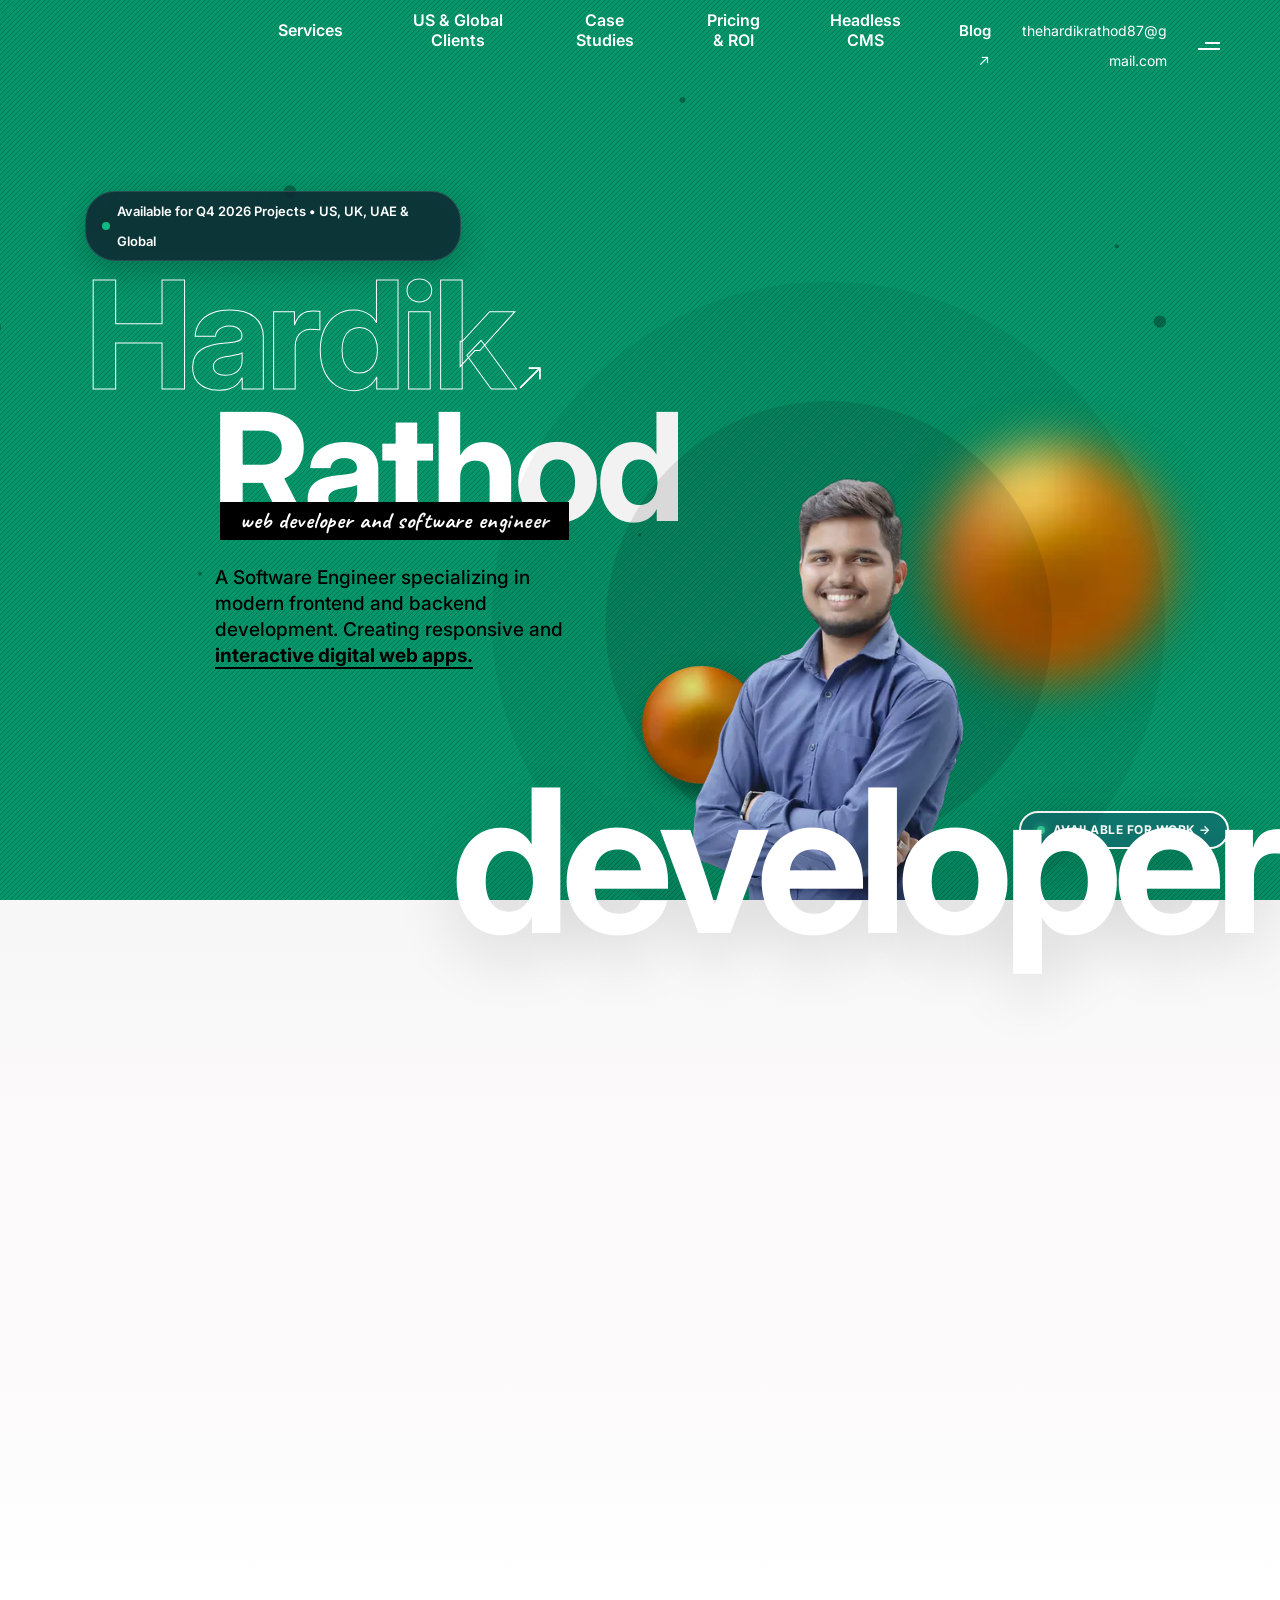
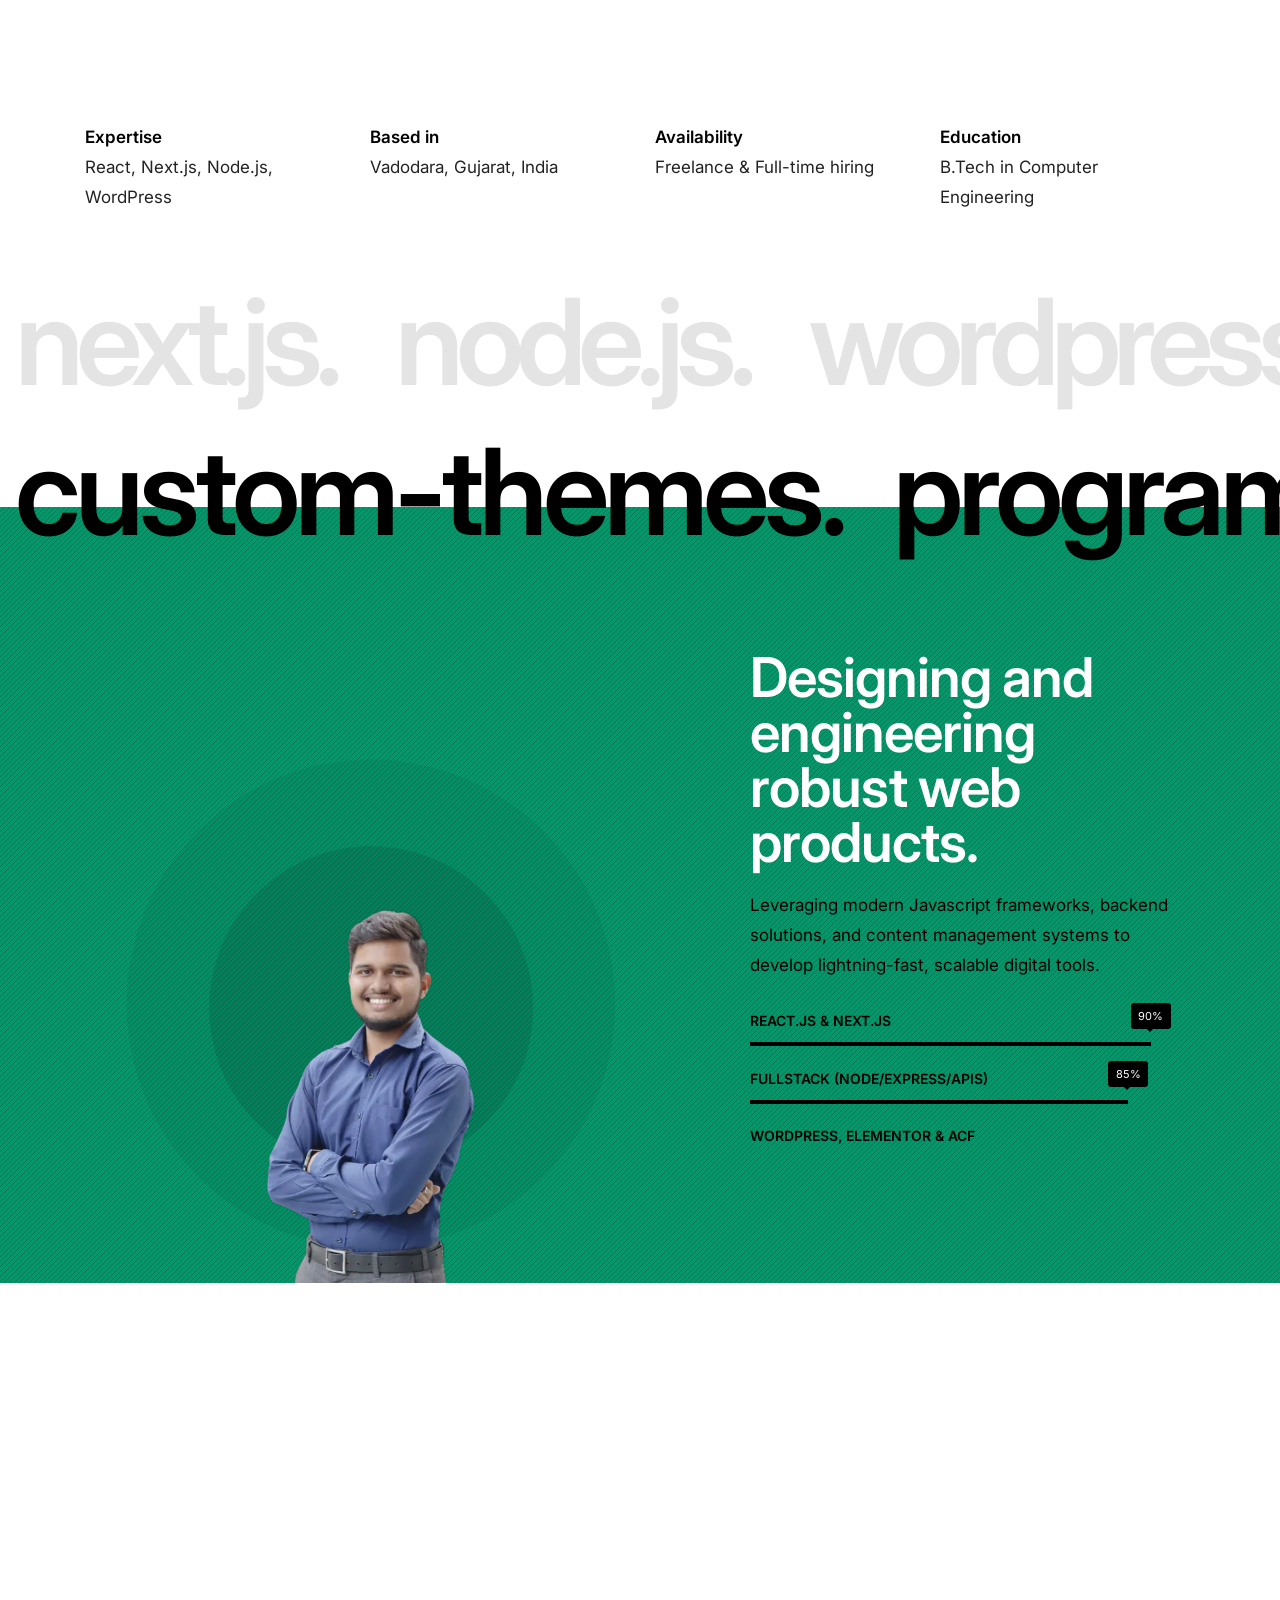
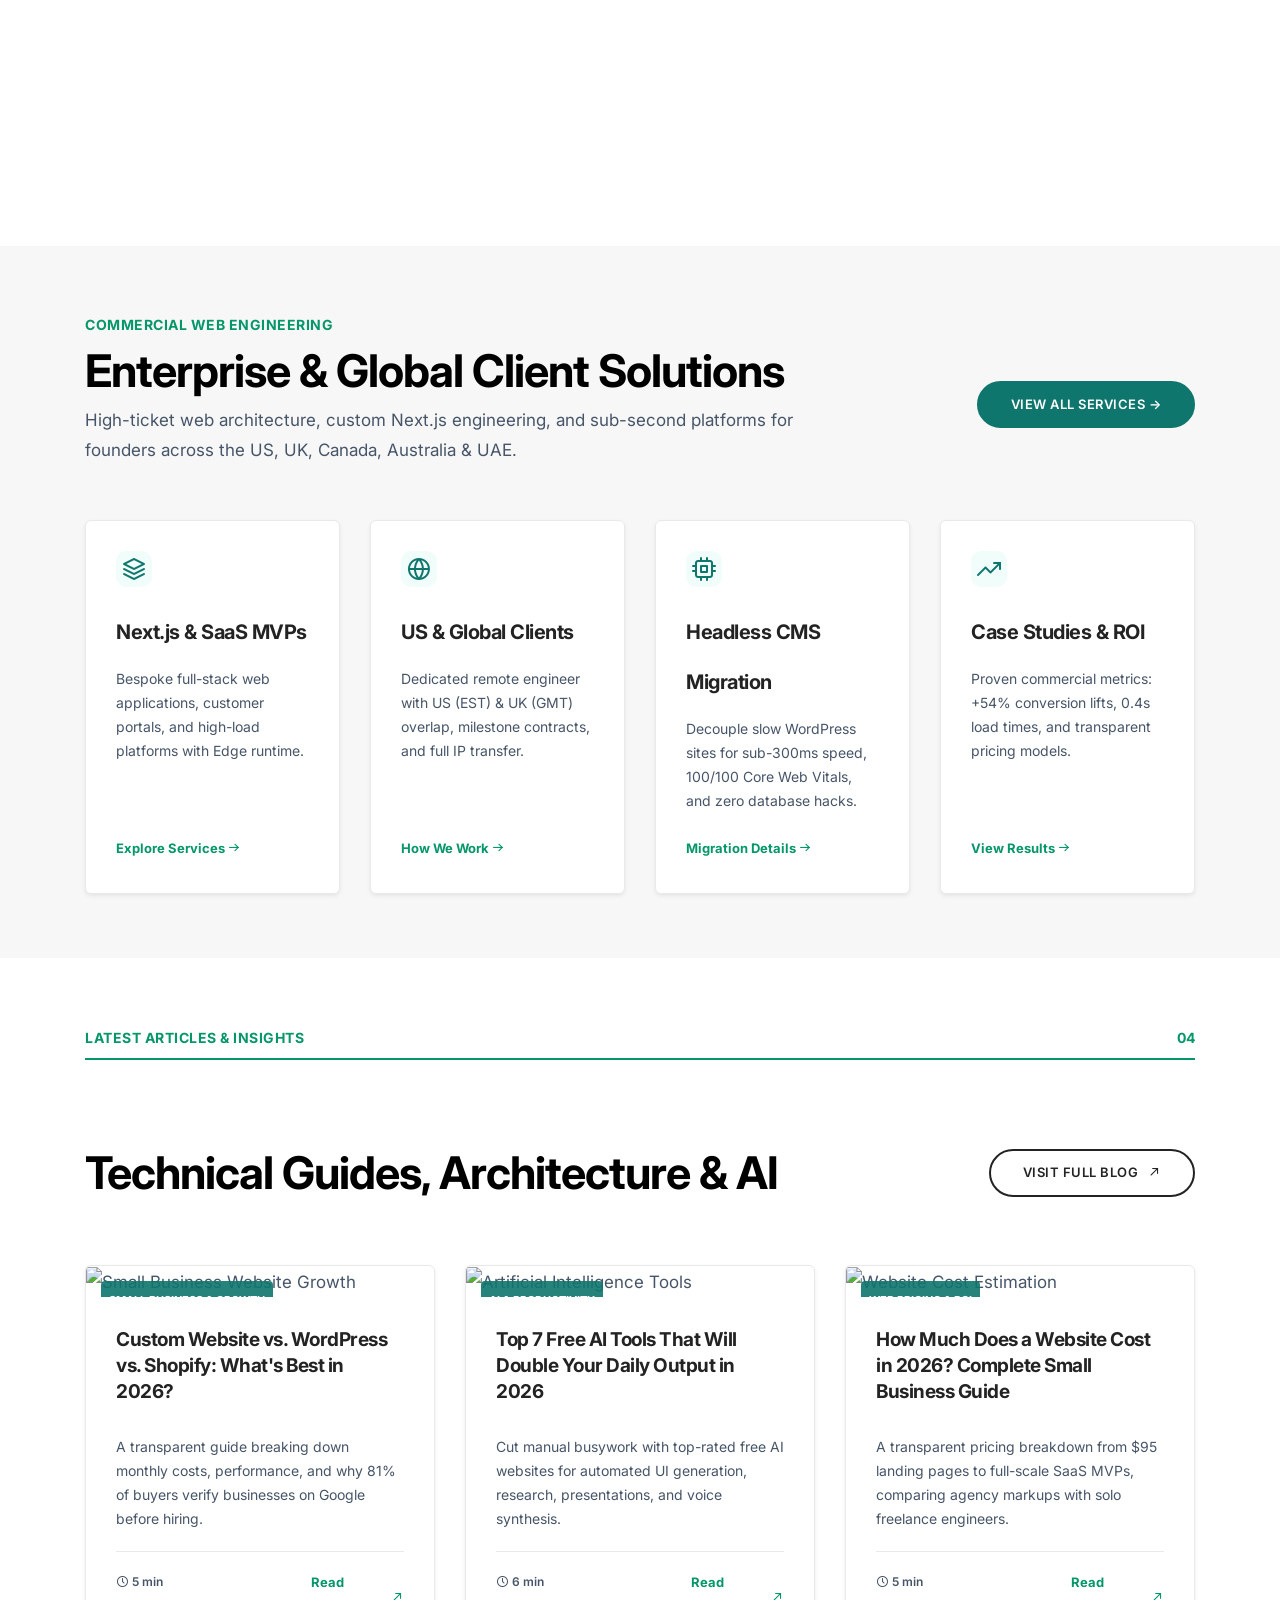
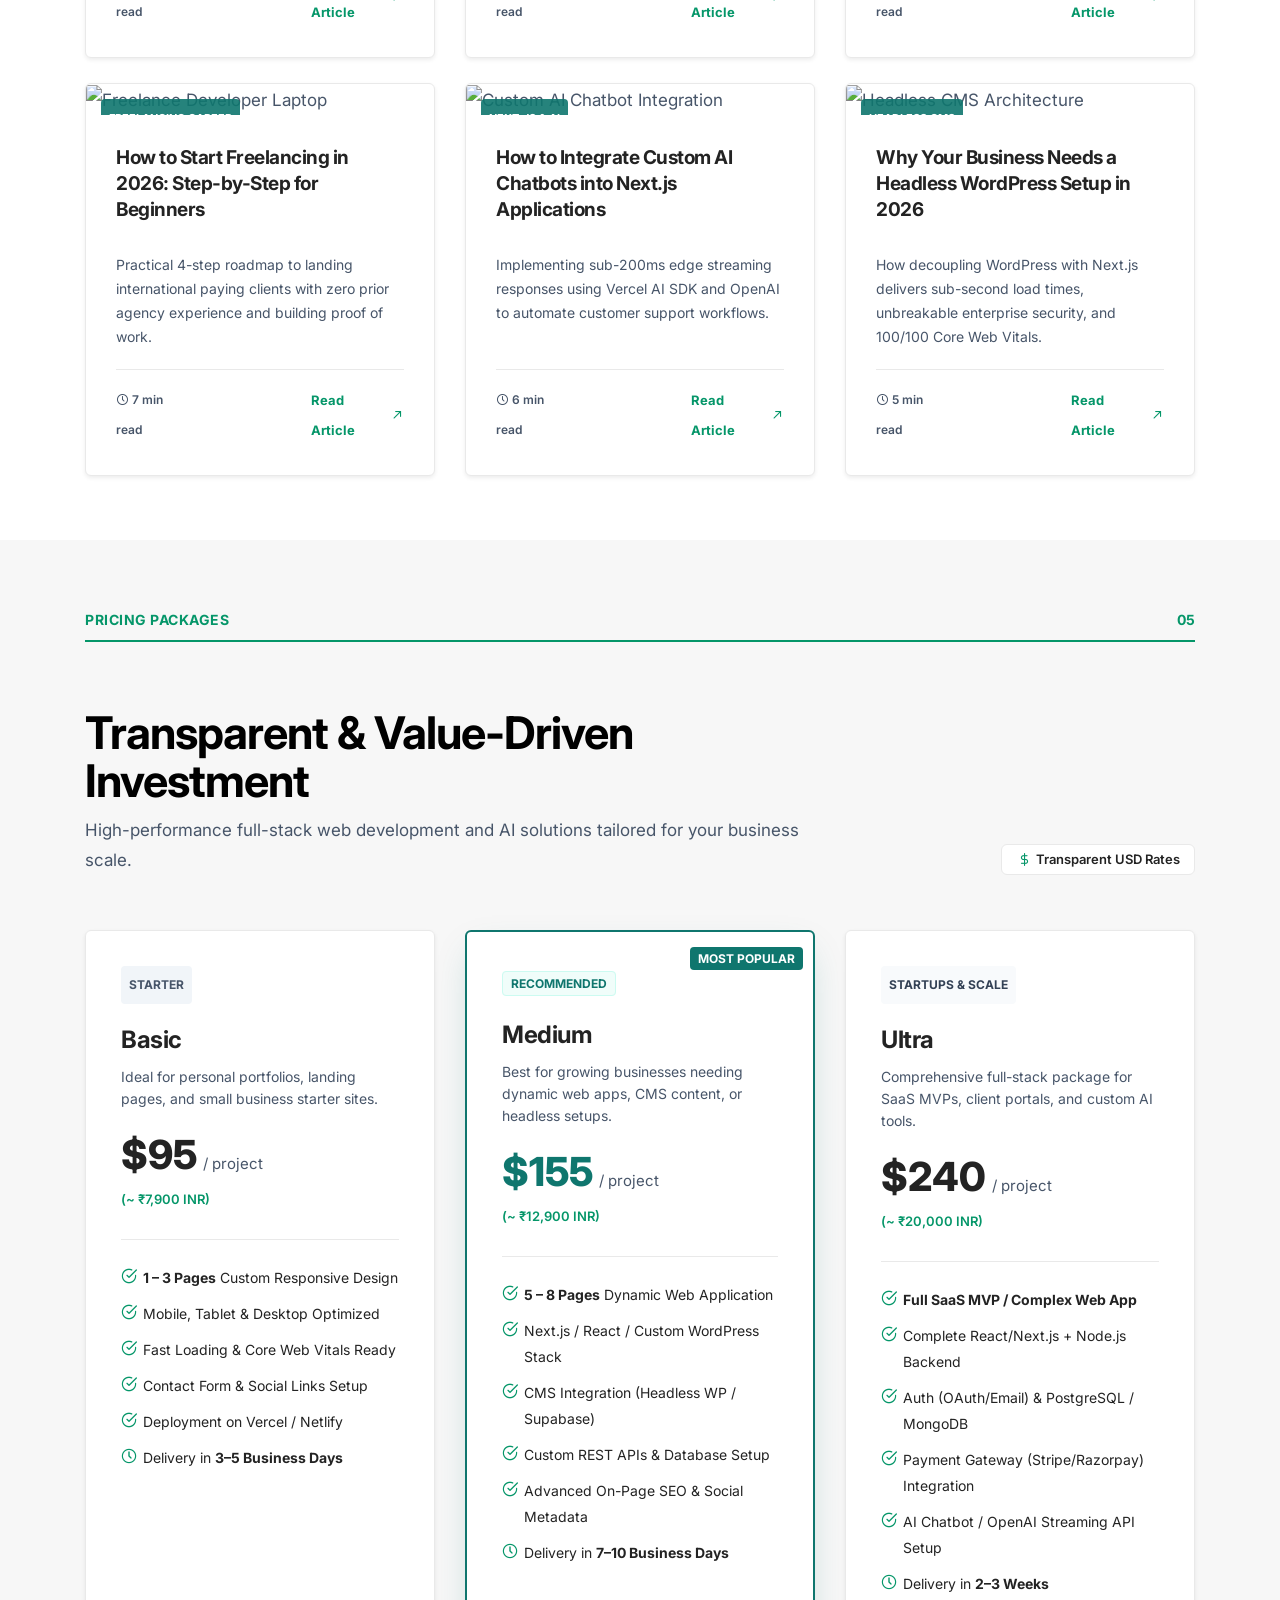
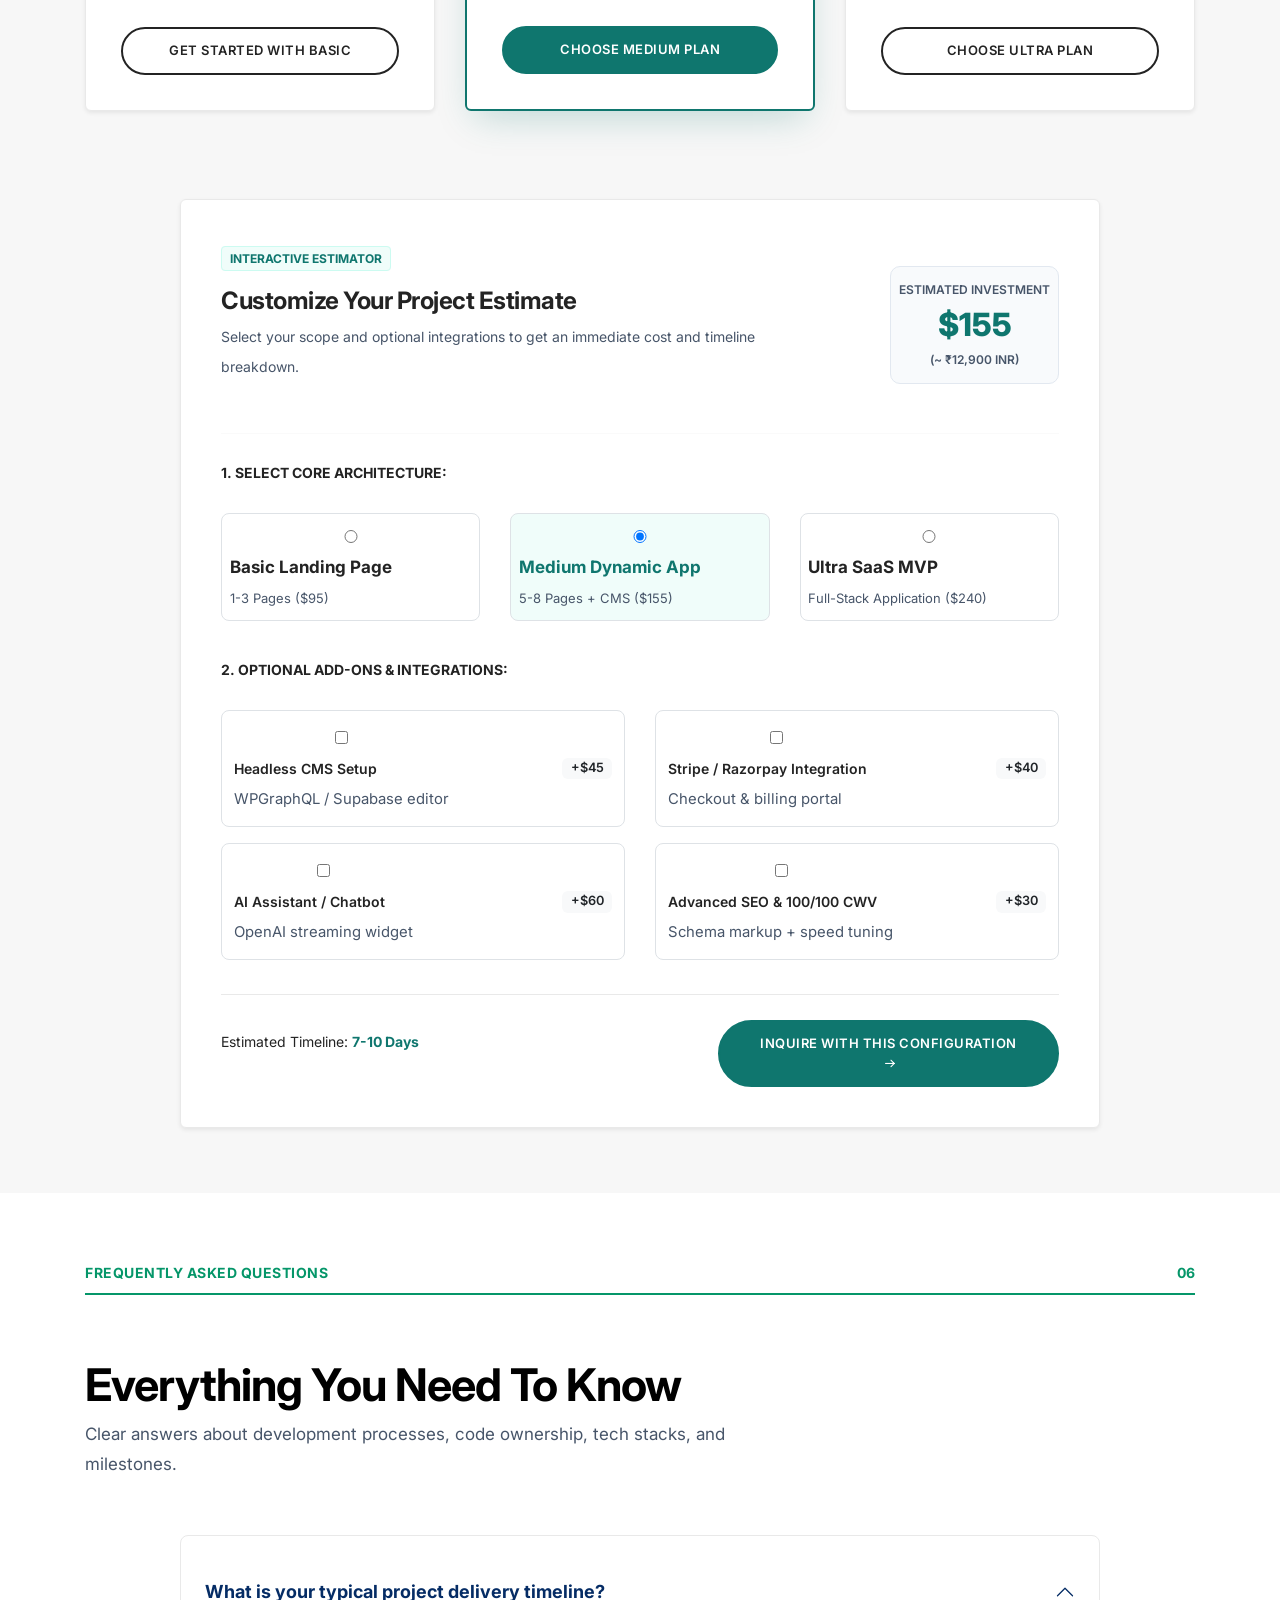
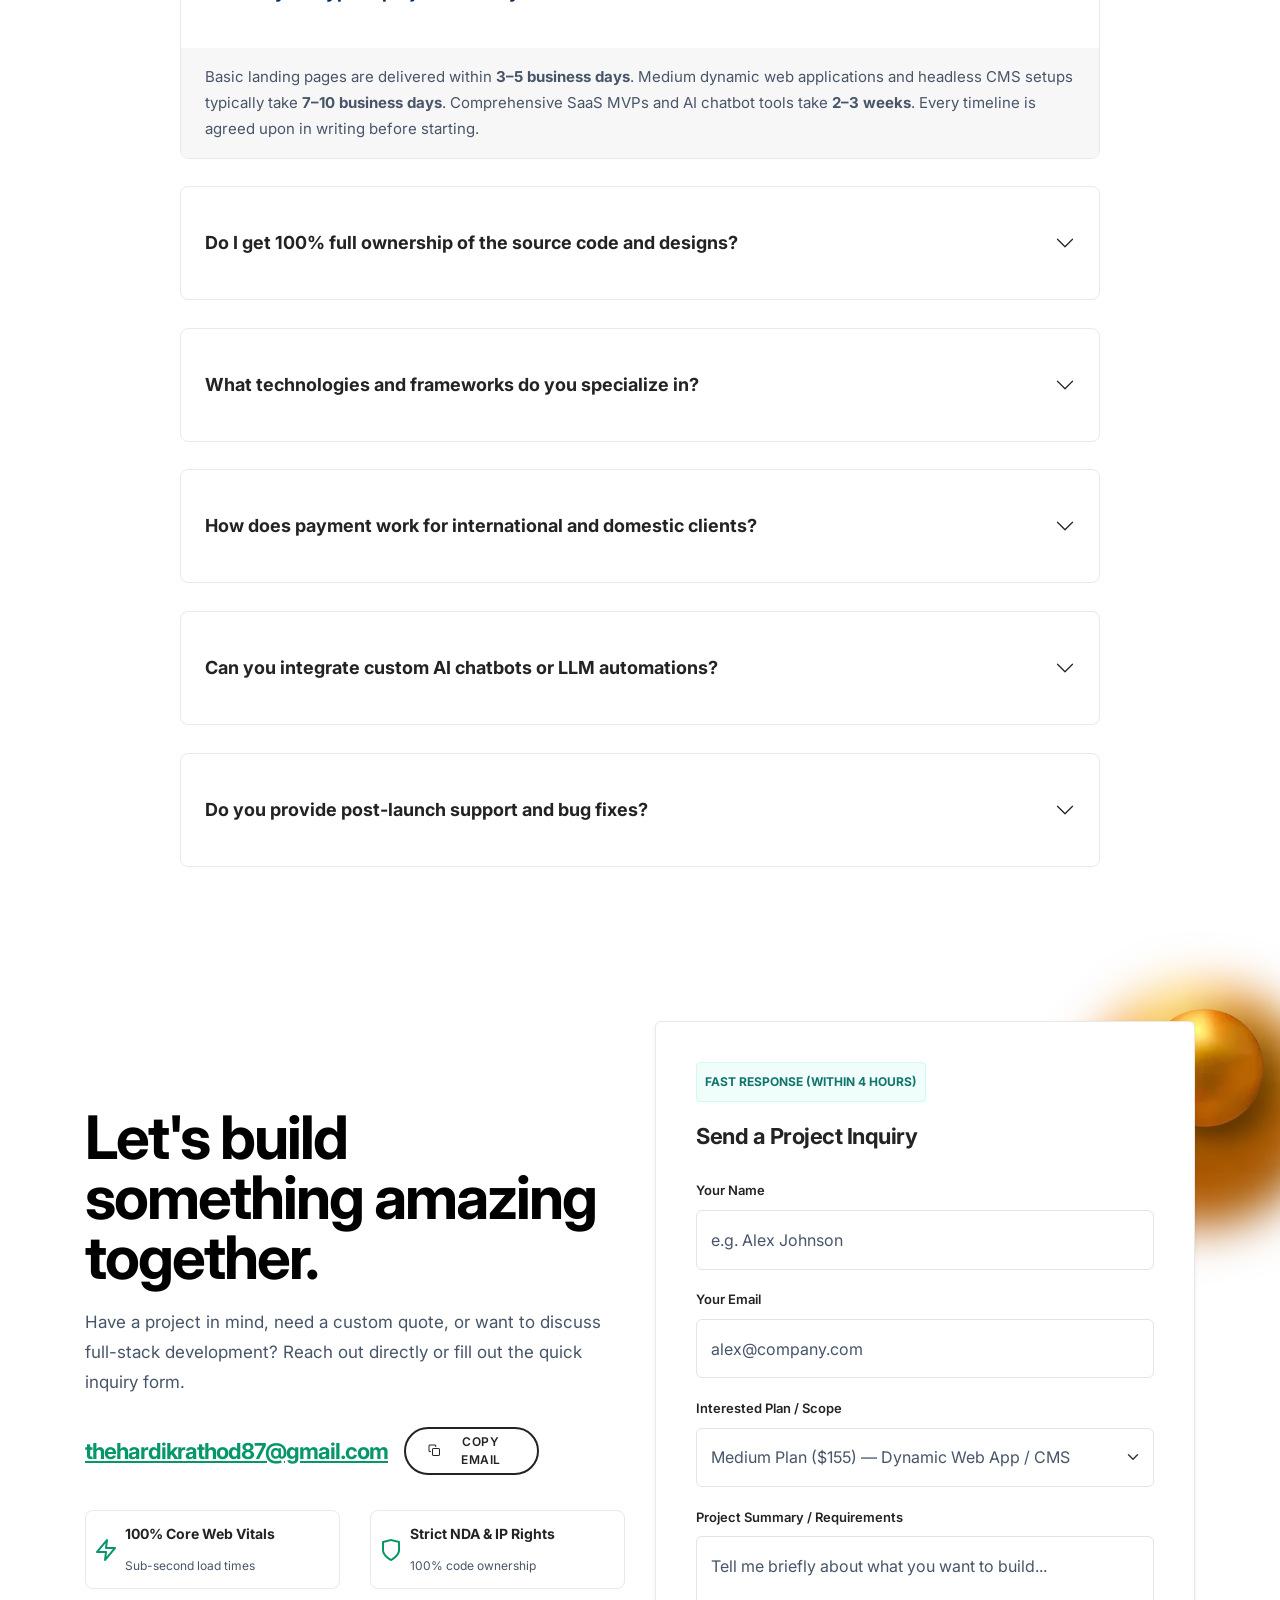
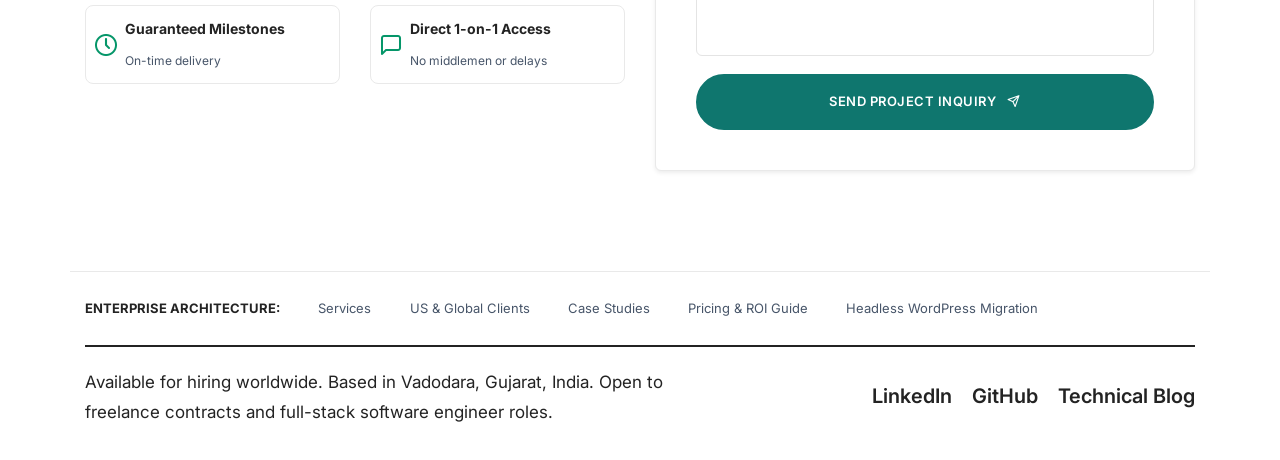
==== commit 748a9e1c: "feat(design): implement advanced linear-style cursor spotlight, glowing borders, and specular sheen " ====
--- a/index.html
+++ b/index.html
@@ -316,6 +316,9 @@
                 <div class="container h-100">
                     <div class="row align-items-start align-items-lg-center h-100">
                         <div class="col-xl-7 col-lg-9 md-pt-15" data-anime='{ "el": "childs", "translateY": [30, 0], "opacity": [0,1], "duration": 600, "delay": 0, "staggervalue": 300, "easing": "easeOutQuad" }'>
+                            <div class="d-inline-flex align-items-center mb-3 px-3 py-1 border-radius-30px glass-pill-dark text-white fs-13 fw-600">
+                                <span class="status-pulse-dot me-2"></span> Available for Q4 2026 Projects &bull; US, UK, UAE &amp; Global
+                            </div>
                             <h1 class="fs-150 sm-fs-100 lh-110 text-white fw-700 ls-minus-5px mb-0" style="white-space: nowrap;"><span class="text-outline">Hardik</span><i class="bi bi-arrow-up-right icon-very-medium lh-0 ms-5px"></i></h1>
                             <div class="ps-20">
                                 <div class="fs-150 sm-fs-100 text-white fw-700 ls-minus-5px" style="white-space: nowrap;">Rathod</div>
@@ -612,7 +615,7 @@
                     <div class="row row-cols-1 row-cols-lg-4 row-cols-md-2 g-4 scroll-3d-container">
                         <!-- Card 1: Enterprise Capabilities -->
                         <div class="col">
-                            <div class="card scroll-3d-item h-100 border border-color-light-medium-gray border-radius-12px p-30px bg-white shadow-sm d-flex flex-column transition-all">
+                            <div class="card scroll-3d-item spotlight-card h-100 border border-color-light-medium-gray border-radius-12px p-30px bg-white shadow-sm d-flex flex-column transition-all">
                                 <div class="mb-20px d-inline-flex p-3 border-radius-10px" style="background: #f0fdfa; color: #0f766e; width: fit-content;">
                                     <i class="feather icon-feather-layers fs-24"></i>
                                 </div>
@@ -623,7 +626,7 @@
                         </div>
                         <!-- Card 2: Global Clients -->
                         <div class="col">
-                            <div class="card scroll-3d-item h-100 border border-color-light-medium-gray border-radius-12px p-30px bg-white shadow-sm d-flex flex-column transition-all">
+                            <div class="card scroll-3d-item spotlight-card h-100 border border-color-light-medium-gray border-radius-12px p-30px bg-white shadow-sm d-flex flex-column transition-all">
                                 <div class="mb-20px d-inline-flex p-3 border-radius-10px" style="background: #f0fdfa; color: #0f766e; width: fit-content;">
                                     <i class="feather icon-feather-globe fs-24"></i>
                                 </div>
@@ -634,7 +637,7 @@
                         </div>
                         <!-- Card 3: Headless WordPress -->
                         <div class="col">
-                            <div class="card scroll-3d-item h-100 border border-color-light-medium-gray border-radius-12px p-30px bg-white shadow-sm d-flex flex-column transition-all">
+                            <div class="card scroll-3d-item spotlight-card h-100 border border-color-light-medium-gray border-radius-12px p-30px bg-white shadow-sm d-flex flex-column transition-all">
                                 <div class="mb-20px d-inline-flex p-3 border-radius-10px" style="background: #f0fdfa; color: #0f766e; width: fit-content;">
                                     <i class="feather icon-feather-cpu fs-24"></i>
                                 </div>
@@ -645,7 +648,7 @@
                         </div>
                         <!-- Card 4: Case Studies & ROI -->
                         <div class="col">
-                            <div class="card scroll-3d-item h-100 border border-color-light-medium-gray border-radius-12px p-30px bg-white shadow-sm d-flex flex-column transition-all">
+                            <div class="card scroll-3d-item spotlight-card h-100 border border-color-light-medium-gray border-radius-12px p-30px bg-white shadow-sm d-flex flex-column transition-all">
                                 <div class="mb-20px d-inline-flex p-3 border-radius-10px" style="background: #f0fdfa; color: #0f766e; width: fit-content;">
                                     <i class="feather icon-feather-trending-up fs-24"></i>
                                 </div>
@@ -840,7 +843,7 @@
                             <div class="row row-cols-1 row-cols-lg-3 row-cols-md-2 g-4 justify-content-center scroll-3d-container">
                                 <!-- Basic Plan -->
                                 <div class="col">
-                                    <div class="card scroll-3d-item h-100 border border-color-light-medium-gray border-radius-12px p-35px sm-p-25px bg-white transition-all shadow-sm d-flex flex-column">
+                                    <div class="card scroll-3d-item spotlight-card h-100 border border-color-light-medium-gray border-radius-16px p-35px sm-p-25px bg-white transition-all shadow-sm d-flex flex-column">
                                         <div class="mb-20px d-flex justify-content-between align-items-center">
                                             <span class="fs-12 fw-700 text-uppercase px-2 py-1 border-radius-4px" style="background: #f1f5f9; color: #475569;">Starter</span>
                                         </div>
@@ -867,22 +870,22 @@
                                 </div>
                                 <!-- Medium Plan (Featured) -->
                                 <div class="col">
-                                    <div class="card scroll-3d-item h-100 border-2 border-radius-12px p-35px sm-p-25px bg-white transition-all shadow-lg d-flex flex-column position-relative" style="border-color: #0f766e;">
-                                        <div class="position-absolute top-0 end-0 mt-3 me-3">
+                                    <div class="card scroll-3d-item spotlight-card featured-glow-card h-100 border-2 border-radius-16px p-35px sm-p-25px bg-white transition-all shadow-lg d-flex flex-column position-relative" style="border-color: #0f766e;">
+                                        <div class="position-absolute top-0 end-0 mt-3 me-3 z-index-2">
                                             <span class="fs-12 fw-700 text-uppercase px-2 py-1 border-radius-4px text-white" style="background: #0f766e;">Most Popular</span>
                                         </div>
-                                        <div class="mb-20px">
+                                        <div class="mb-20px z-index-2">
                                             <span class="fs-12 fw-700 text-uppercase px-2 py-1 border-radius-4px" style="background: #f0fdfa; color: #0f766e; border: 1px solid #ccfbf1;">Recommended</span>
                                         </div>
-                                        <h3 class="fs-24 fw-700 text-dark-gray mb-10px">Medium</h3>
-                                        <p class="fs-14 lh-22 text-muted mb-25px">Best for growing businesses needing dynamic web apps, CMS content, or headless setups.</p>
-                                        <div class="d-flex align-items-baseline mb-5px">
+                                        <h3 class="fs-24 fw-700 text-dark-gray mb-10px z-index-2">Medium</h3>
+                                        <p class="fs-14 lh-22 text-muted mb-25px z-index-2">Best for growing businesses needing dynamic web apps, CMS content, or headless setups.</p>
+                                        <div class="d-flex align-items-baseline mb-5px z-index-2">
                                             <span class="fs-40 fw-800 text-dark-gray" style="color: #0f766e;">$155</span>
                                             <span class="fs-15 text-muted ms-2">/ project</span>
                                         </div>
-                                        <span class="fs-13 fw-600 text-base-color mb-25px d-block">(~ ₹12,900 INR)</span>
-                                        <div class="separator-line-1px w-100 bg-light-medium-gray mb-25px"></div>
-                                        <ul class="p-0 m-0 list-unstyled fs-14 lh-26 text-dark-gray mb-30px flex-grow-1">
+                                        <span class="fs-13 fw-600 text-base-color mb-25px d-block z-index-2">(~ ₹12,900 INR)</span>
+                                        <div class="separator-line-1px w-100 bg-light-medium-gray mb-25px z-index-2"></div>
+                                        <ul class="p-0 m-0 list-unstyled fs-14 lh-26 text-dark-gray mb-30px flex-grow-1 z-index-2">
                                             <li class="mb-10px d-flex align-items-start"><i class="feather icon-feather-check-circle text-base-color me-2 fs-16 mt-1"></i> <span><strong>5 – 8 Pages</strong> Dynamic Web Application</span></li>
                                             <li class="mb-10px d-flex align-items-start"><i class="feather icon-feather-check-circle text-base-color me-2 fs-16 mt-1"></i> <span>Next.js / React / Custom WordPress Stack</span></li>
                                             <li class="mb-10px d-flex align-items-start"><i class="feather icon-feather-check-circle text-base-color me-2 fs-16 mt-1"></i> <span>CMS Integration (Headless WP / Supabase)</span></li>
@@ -890,14 +893,14 @@
                                             <li class="mb-10px d-flex align-items-start"><i class="feather icon-feather-check-circle text-base-color me-2 fs-16 mt-1"></i> <span>Advanced On-Page SEO & Social Metadata</span></li>
                                             <li class="d-flex align-items-start"><i class="feather icon-feather-clock text-base-color me-2 fs-16 mt-1"></i> <span>Delivery in <strong>7–10 Business Days</strong></span></li>
                                         </ul>
-                                        <a href="mailto:thehardikrathod87@gmail.com?subject=Inquiry:%20Medium%20Plan%20($155)%20-%20Web%20Development&body=Hi%20Hardik,%0A%0AI%20would%20like%20to%20get%20started%20with%20your%20Medium%20Plan%20($155).%0A%0AProject%20Details:%0A-%20Business%20/%20Project%20Name:%0A-%20Project%20Scope%20(Dynamic%20Web%20App%20/%20Next.js%20/%20WordPress%20/%20CMS):%0A-%20Target%20Timeline:%0A-%20Key%20Features%20Needed:%0A%0ALooking%20forward%20to%20hearing%20from%20you!" class="btn btn-medium btn-base-color btn-rounded fw-600 w-100 text-center text-white" style="background-color: #0f766e; border-color: #0f766e;">
+                                        <a href="mailto:thehardikrathod87@gmail.com?subject=Inquiry:%20Medium%20Plan%20($155)%20-%20Web%20Development&body=Hi%20Hardik,%0A%0AI%20would%20like%20to%20get%20started%20with%20your%20Medium%20Plan%20($155).%0A%0AProject%20Details:%0A-%20Business%20/%20Project%20Name:%0A-%20Project%20Scope%20(Dynamic%20Web%20App%20/%20Next.js%20/%20WordPress%20/%20CMS):%0A-%20Target%20Timeline:%0A-%20Key%20Features%20Needed:%0A%0ALooking%20forward%20to%20hearing%20from%20you!" class="btn btn-medium btn-base-color btn-sheen btn-rounded fw-600 w-100 text-center text-white z-index-2" style="background-color: #0f766e; border-color: #0f766e;">
                                             Choose Medium Plan
                                         </a>
                                     </div>
                                 </div>
                                 <!-- Ultra Plan -->
                                 <div class="col">
-                                    <div class="card scroll-3d-item h-100 border border-color-light-medium-gray border-radius-12px p-35px sm-p-25px bg-white transition-all shadow-sm d-flex flex-column">
+                                    <div class="card scroll-3d-item spotlight-card h-100 border border-color-light-medium-gray border-radius-16px p-35px sm-p-25px bg-white transition-all shadow-sm d-flex flex-column">
                                         <div class="mb-20px d-flex justify-content-between align-items-center">
                                             <span class="fs-12 fw-700 text-uppercase px-2 py-1 border-radius-4px" style="background: #f8fafc; color: #334155;">Startups & Scale</span>
                                         </div>
@@ -1479,6 +1482,30 @@
                   });
               }
           })();
+
+          // Dynamic Cursor-Tracking Spotlight Engine (Linear / Vercel style)
+          (function() {
+              var cards = document.querySelectorAll('.spotlight-card');
+              if (!cards.length) return;
+              var isTicking = false;
+              window.addEventListener('mousemove', function(e) {
+                  if (!isTicking) {
+                      window.requestAnimationFrame(function() {
+                          cards.forEach(function(card) {
+                              var rect = card.getBoundingClientRect();
+                              var x = e.clientX - rect.left;
+                              var y = e.clientY - rect.top;
+                              if (x >= -80 && x <= rect.width + 80 && y >= -80 && y <= rect.height + 80) {
+                                  card.style.setProperty('--mouse-x', x + 'px');
+                                  card.style.setProperty('--mouse-y', y + 'px');
+                              }
+                          });
+                          isTicking = false;
+                      });
+                      isTicking = true;
+                  }
+              }, { passive: true });
+          })();
         </script>
     </body>
 </html>
--- a/theme/freelancer/freelancer.css
+++ b/theme/freelancer/freelancer.css
@@ -229,3 +229,146 @@
   }
 }
 
+/* ===================================================
+   Advanced Modern Design Suite (2026 Awwwards / Linear)
+====================================================== */
+
+/* Dynamic Cursor-Tracking Spotlight Cards */
+.spotlight-card {
+  position: relative;
+  overflow: hidden;
+  transition: transform 0.35s cubic-bezier(0.16, 1, 0.3, 1), box-shadow 0.35s ease, border-color 0.35s ease;
+}
+
+.spotlight-card::before {
+  content: '';
+  position: absolute;
+  top: 0;
+  left: 0;
+  right: 0;
+  bottom: 0;
+  border-radius: inherit;
+  background: radial-gradient(450px circle at var(--mouse-x, 50%) var(--mouse-y, 50%), rgba(15, 118, 110, 0.09), transparent 45%);
+  opacity: 0;
+  transition: opacity 0.4s ease;
+  pointer-events: none;
+  z-index: 1;
+}
+
+.spotlight-card:hover::before {
+  opacity: 1;
+}
+
+/* Specular Button Sheen Sweep */
+.btn-sheen {
+  position: relative;
+  overflow: hidden;
+}
+
+.btn-sheen::after {
+  content: '';
+  position: absolute;
+  top: -50%;
+  left: -75%;
+  width: 30%;
+  height: 200%;
+  background: linear-gradient(90deg, transparent, rgba(255, 255, 255, 0.38), transparent);
+  transform: rotate(25deg);
+  pointer-events: none;
+  transition: none;
+}
+
+.btn-sheen:hover::after {
+  left: 150%;
+  transition: left 0.75s ease-in-out;
+}
+
+/* Status Pulse Indicator Dot */
+.status-pulse-dot {
+  width: 8px;
+  height: 8px;
+  background-color: #10b981;
+  border-radius: 50%;
+  display: inline-block;
+  position: relative;
+  vertical-align: middle;
+  box-shadow: 0 0 0 rgba(16, 185, 129, 0.4);
+  animation: statusPulse 2s infinite ease-out;
+}
+
+@keyframes statusPulse {
+  0% {
+    box-shadow: 0 0 0 0 rgba(16, 185, 129, 0.8);
+  }
+  70% {
+    box-shadow: 0 0 0 7px rgba(16, 185, 129, 0);
+  }
+  100% {
+    box-shadow: 0 0 0 0 rgba(16, 185, 129, 0);
+  }
+}
+
+/* Gradient Text Accents */
+.text-gradient-teal {
+  background: linear-gradient(135deg, #0f766e 0%, #14b8a6 50%, #0d9488 100%);
+  -webkit-background-clip: text;
+  -webkit-text-fill-color: transparent;
+}
+
+.text-gradient-light {
+  background: linear-gradient(135deg, #ffffff 0%, #ccfbf1 100%);
+  -webkit-background-clip: text;
+  -webkit-text-fill-color: transparent;
+}
+
+/* Frosted Glassmorphism */
+.glass-pill {
+  background: rgba(255, 255, 255, 0.12);
+  backdrop-filter: blur(16px);
+  -webkit-backdrop-filter: blur(16px);
+  border: 1px solid rgba(255, 255, 255, 0.22);
+  box-shadow: 0 8px 24px rgba(0, 0, 0, 0.08);
+}
+
+.glass-pill-dark {
+  background: rgba(15, 23, 42, 0.75);
+  backdrop-filter: blur(16px);
+  -webkit-backdrop-filter: blur(16px);
+  border: 1px solid rgba(255, 255, 255, 0.12);
+  box-shadow: 0 10px 30px rgba(0, 0, 0, 0.2);
+}
+
+/* Featured Glowing Border */
+.featured-glow-card {
+  border: 2px solid #0f766e !important;
+  box-shadow: 0 15px 35px -10px rgba(15, 118, 110, 0.25) !important;
+  animation: featuredGlow 3.5s ease-in-out infinite alternate;
+}
+
+@keyframes featuredGlow {
+  0% {
+    box-shadow: 0 10px 30px -10px rgba(15, 118, 110, 0.2);
+    border-color: #0f766e;
+  }
+  100% {
+    box-shadow: 0 20px 45px -5px rgba(20, 184, 166, 0.35);
+    border-color: #14b8a6;
+  }
+}
+
+/* Smooth Modern Scrollbar */
+::-webkit-scrollbar {
+  width: 9px;
+}
+::-webkit-scrollbar-track {
+  background: #f1f5f9;
+}
+::-webkit-scrollbar-thumb {
+  background: #cbd5e1;
+  border-radius: 6px;
+}
+::-webkit-scrollbar-thumb:hover {
+  background: #0f766e;
+}
+
+
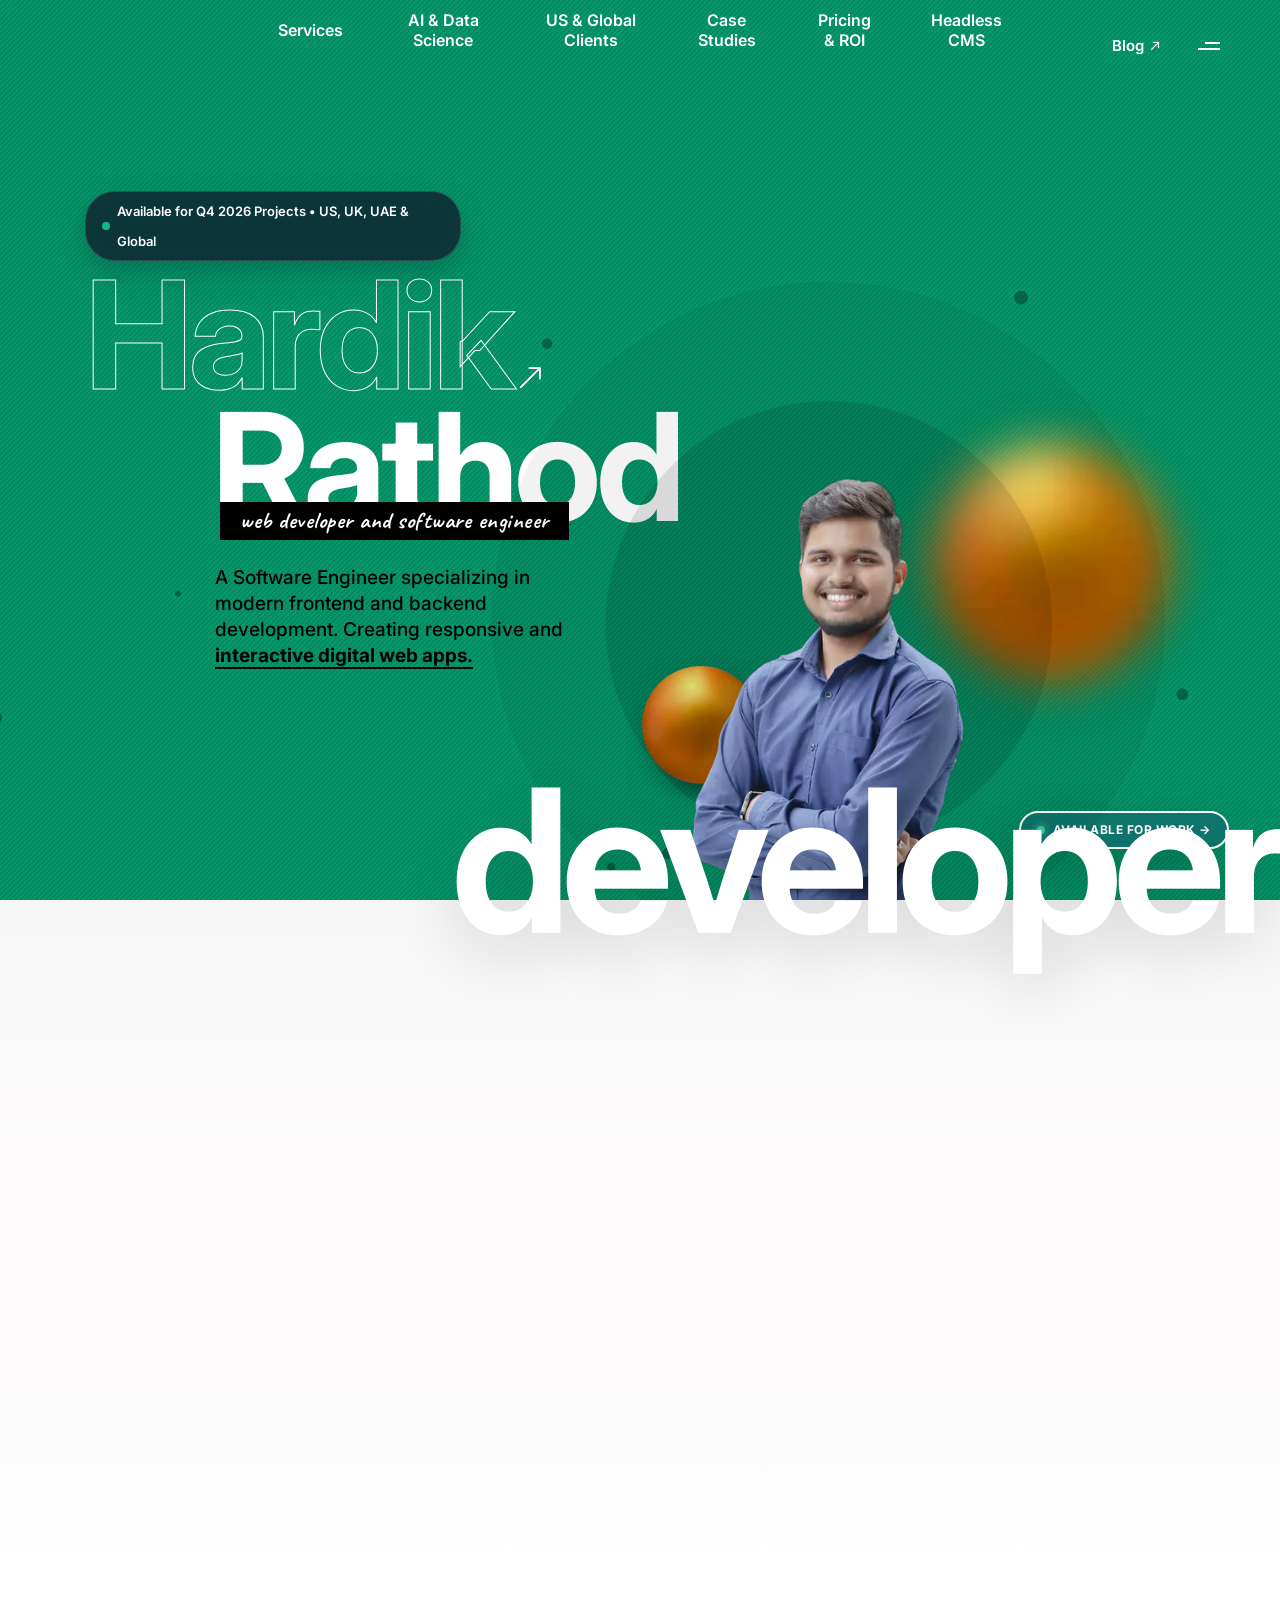
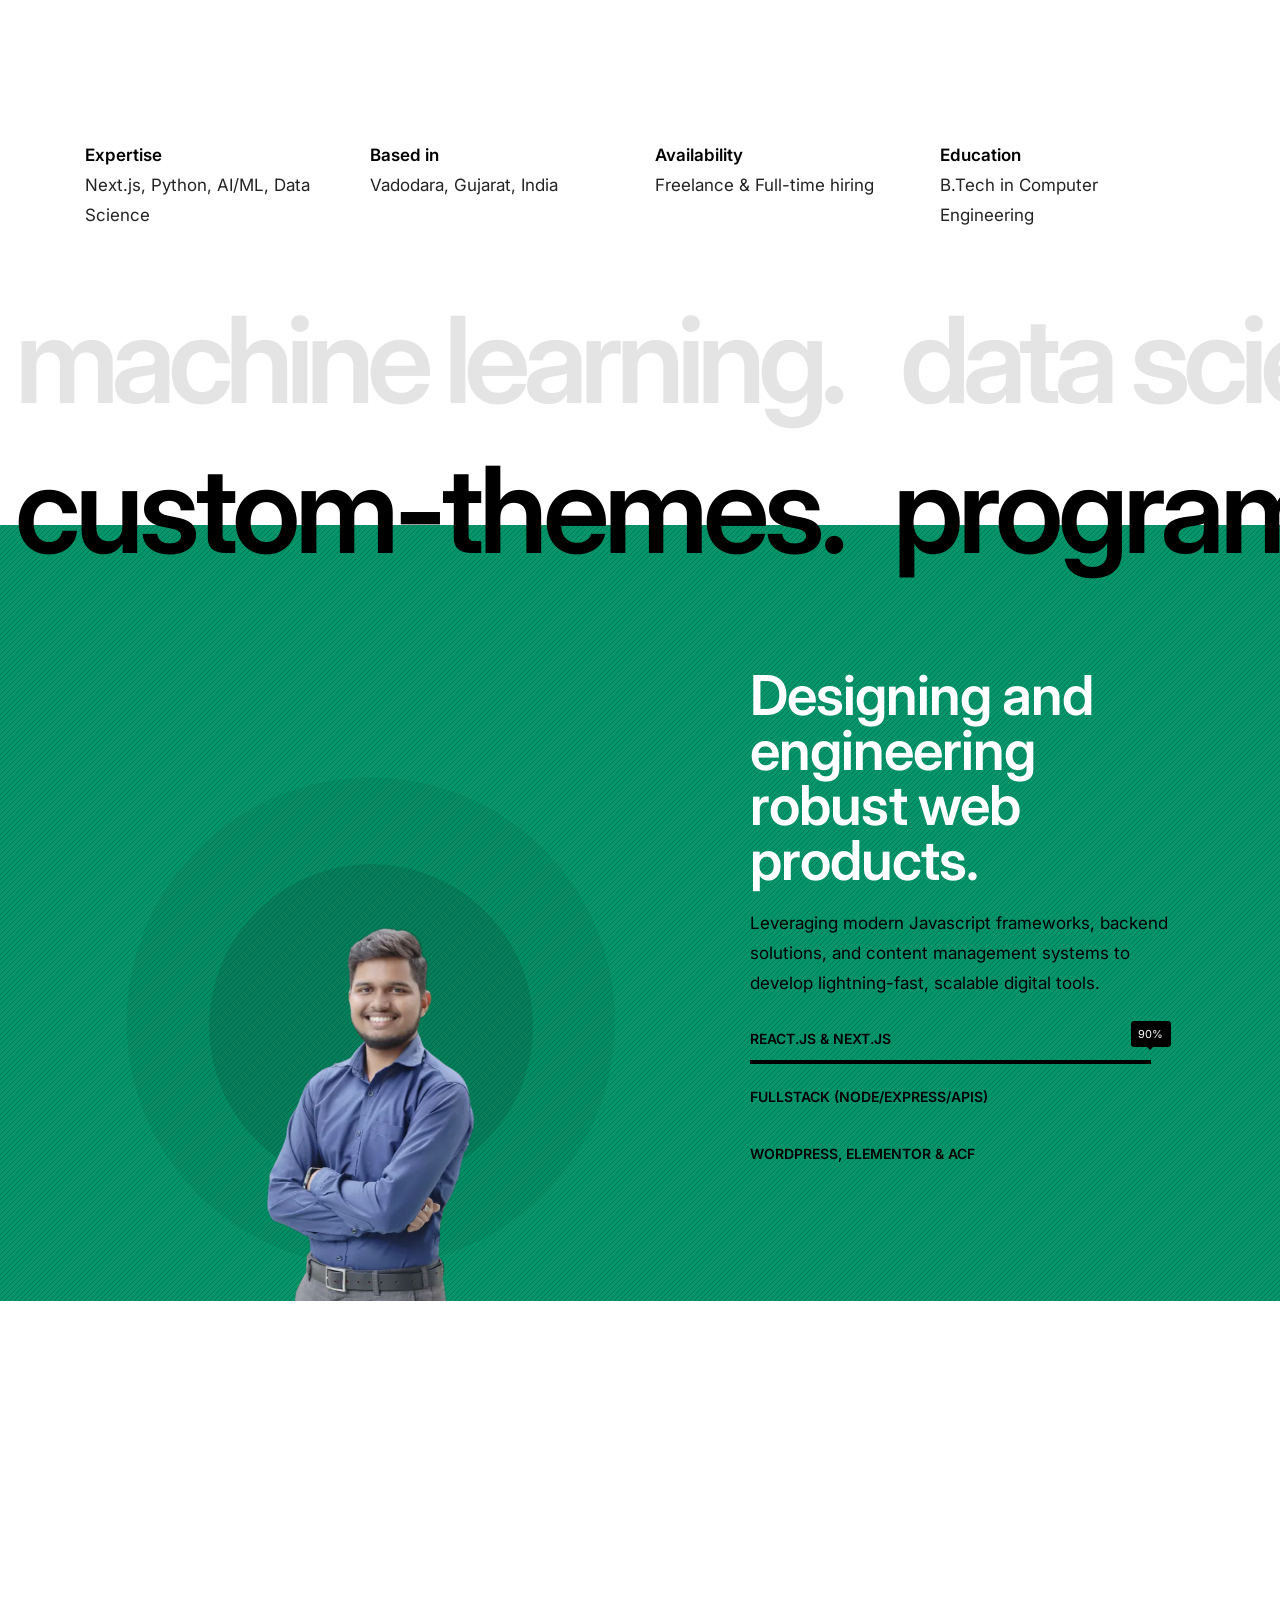
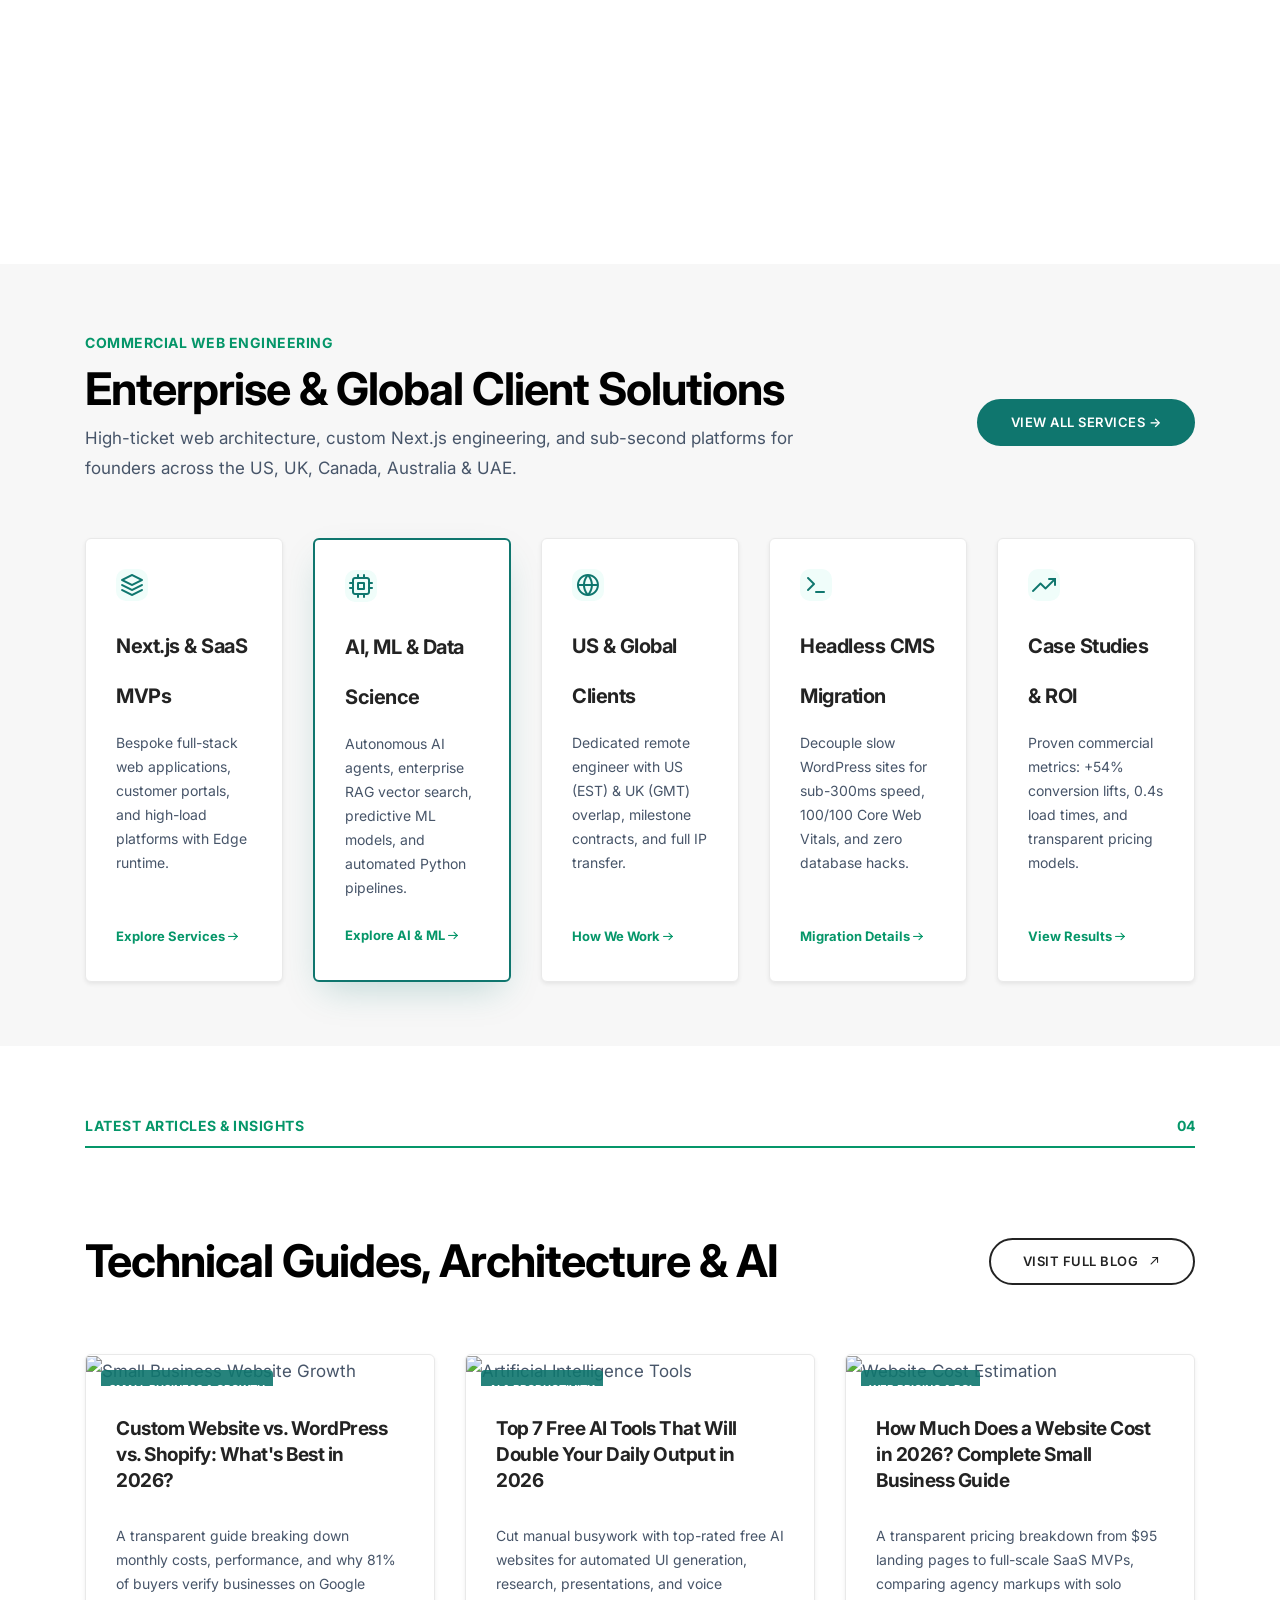
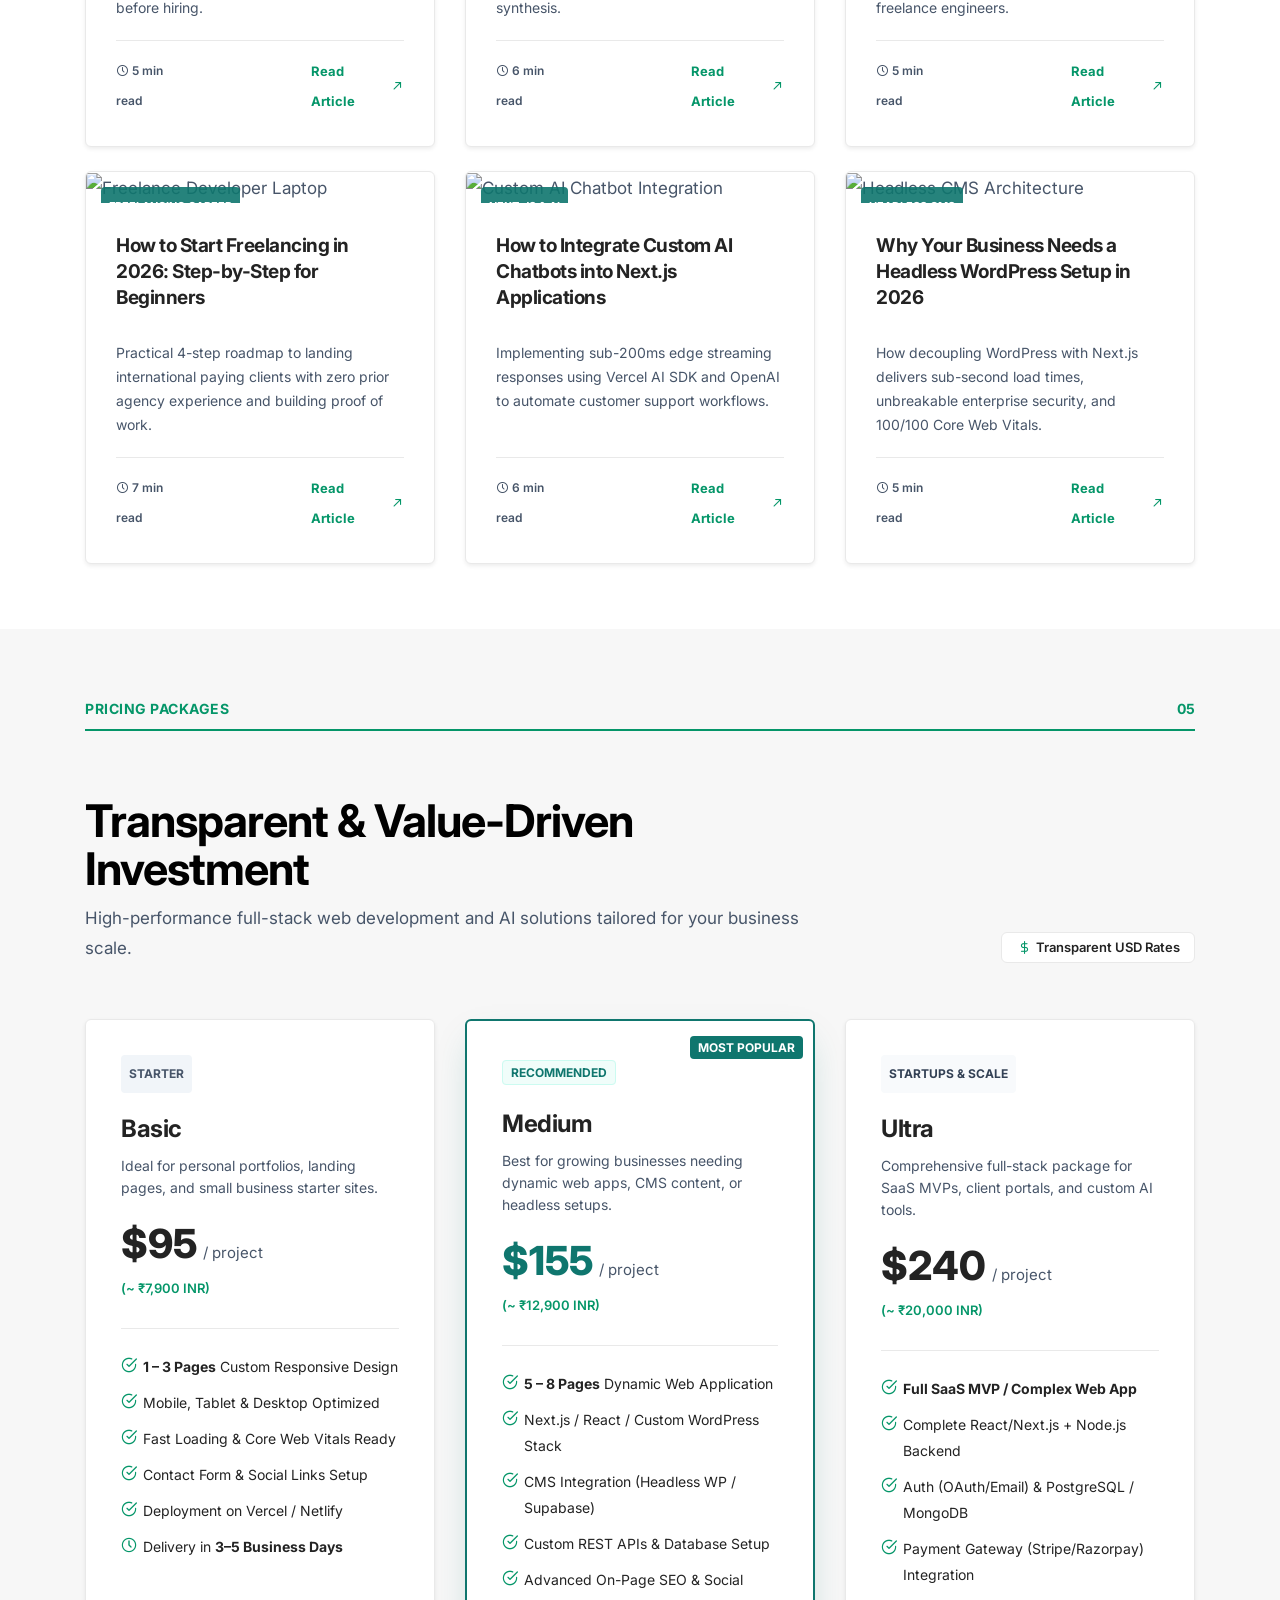
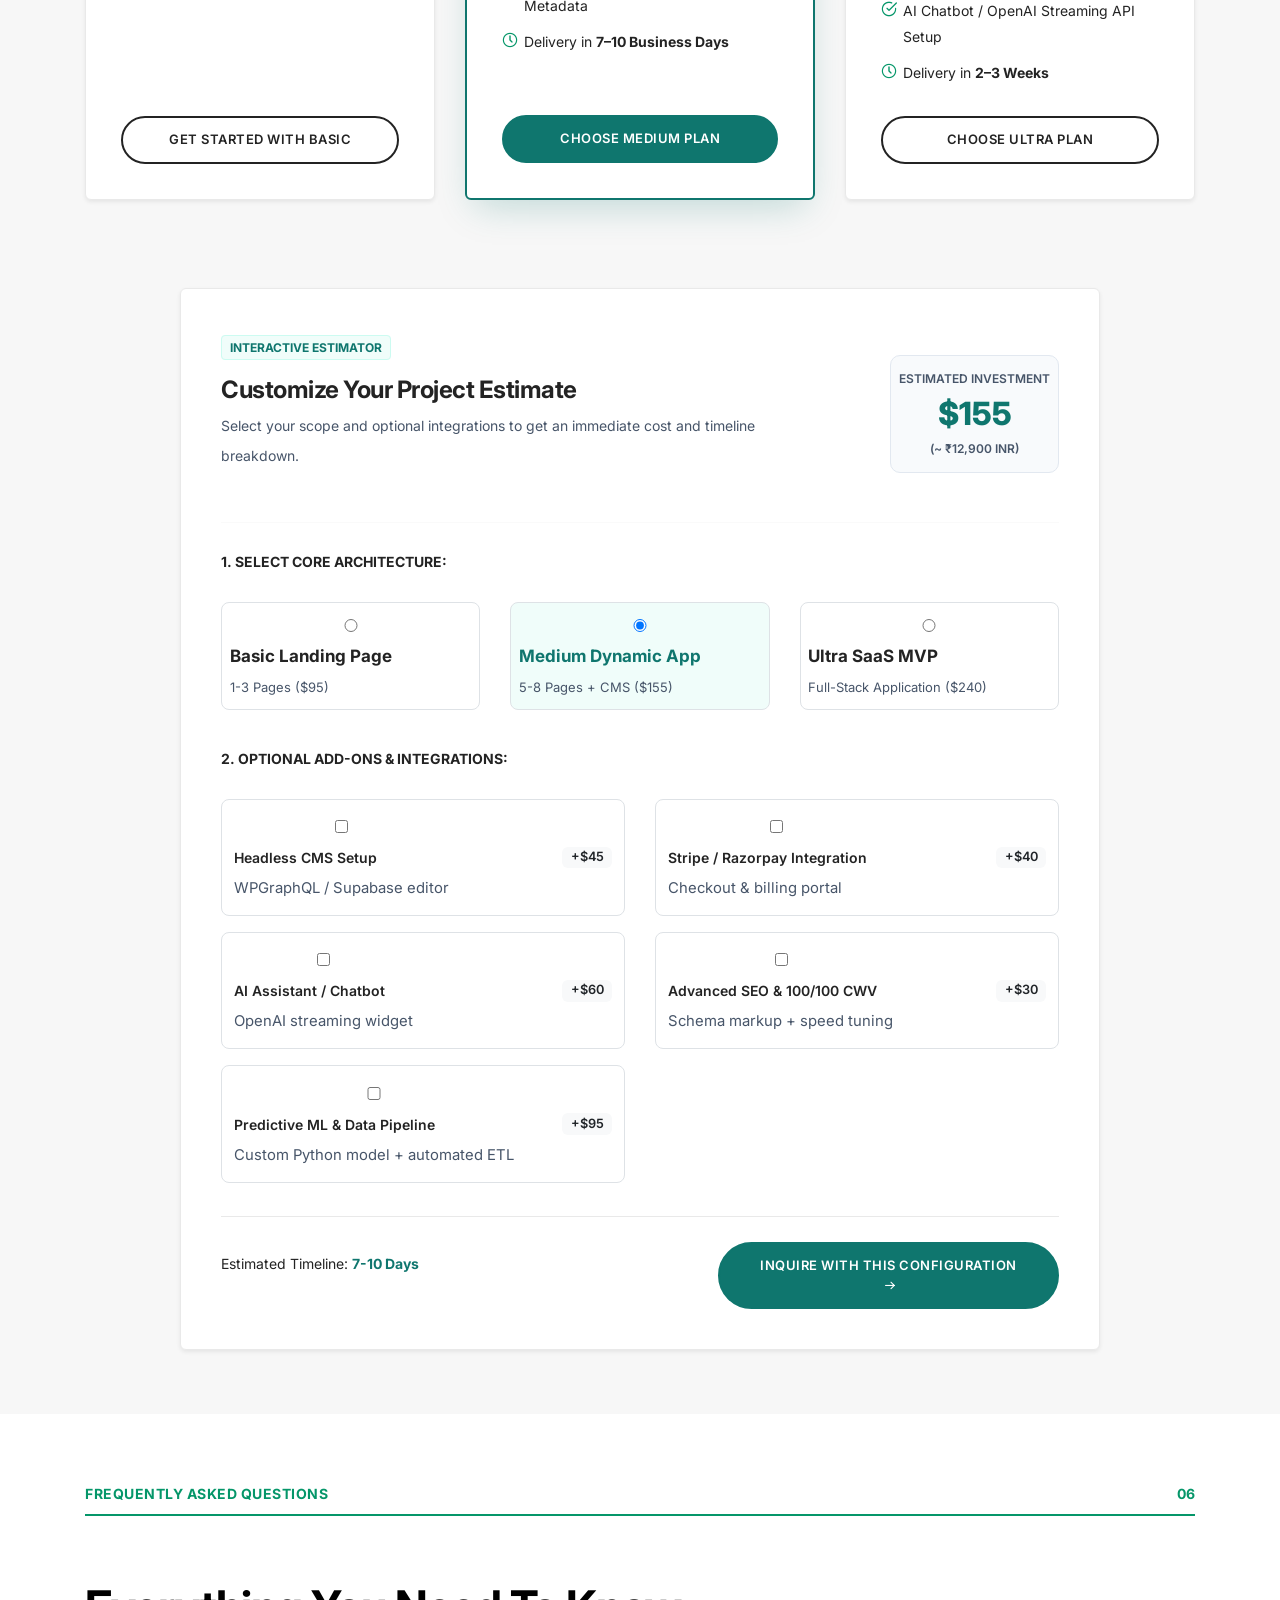
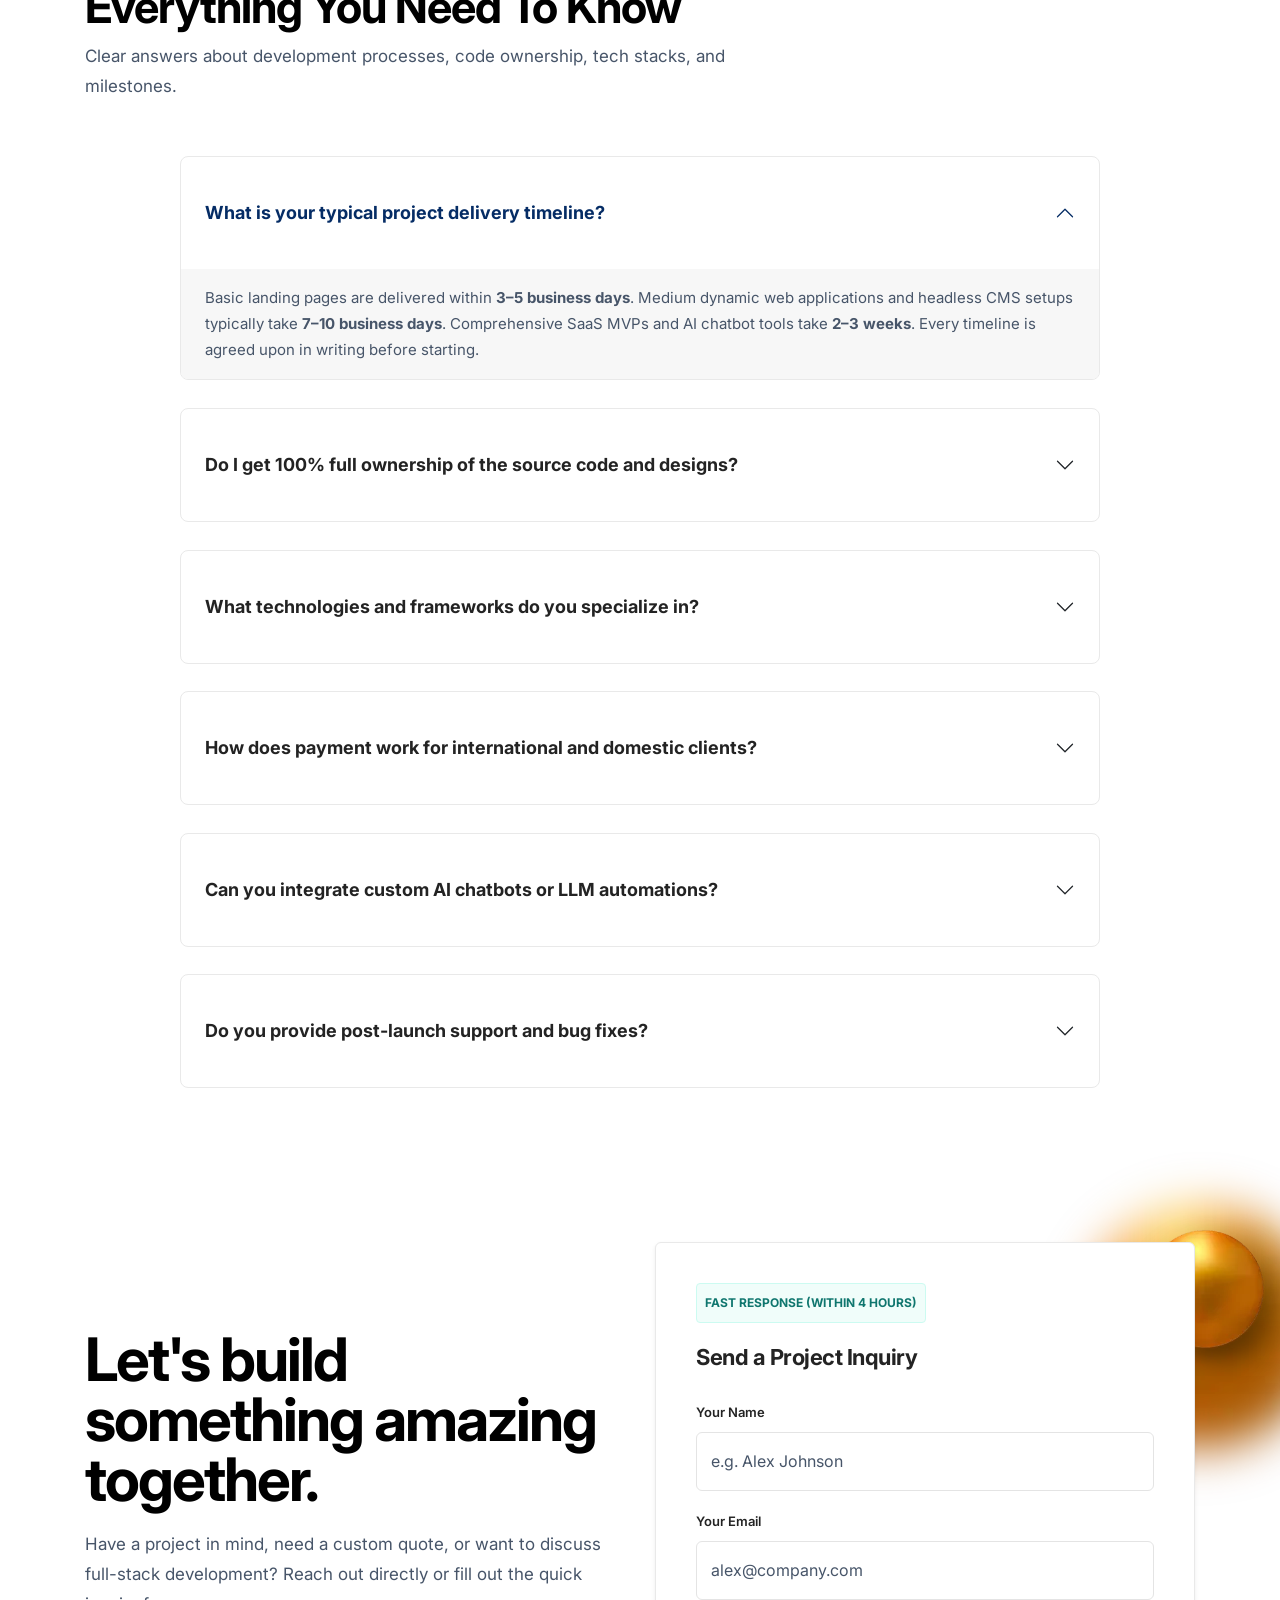
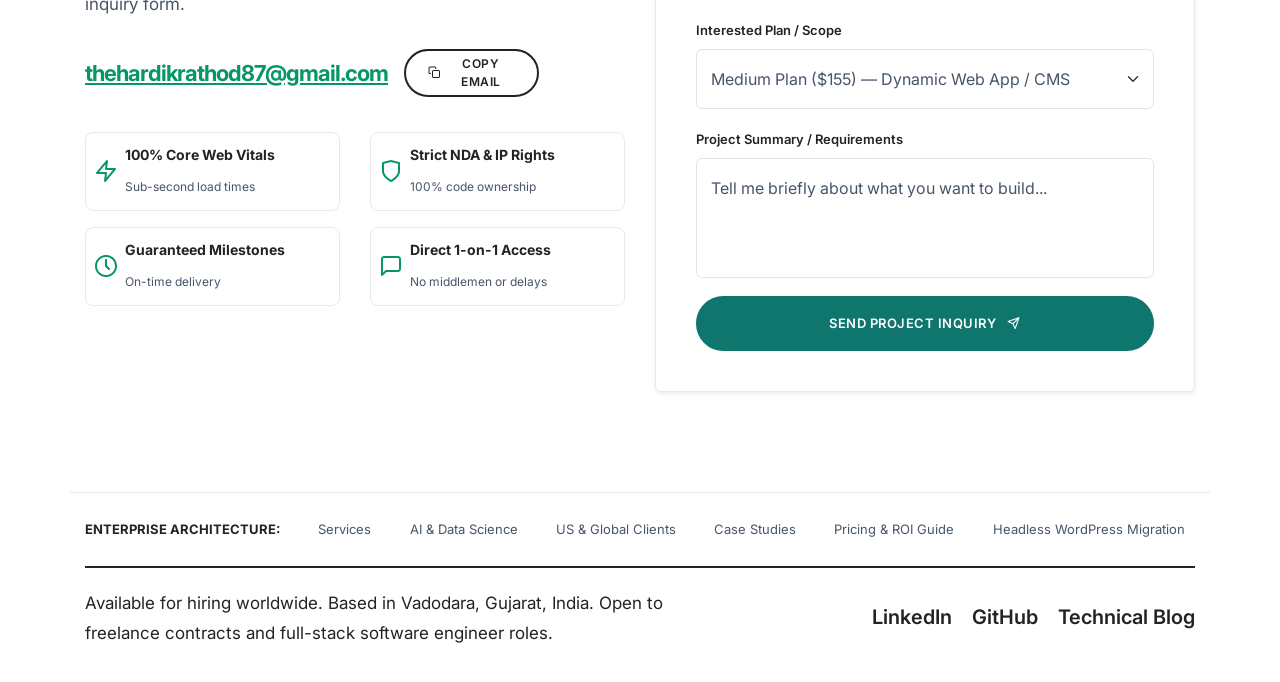
==== commit d132f205: "feat(ai-ml): add dedicated AI, Machine Learning & Data Science solutions page and site-wide integrat" ====
--- a/index.html
+++ b/index.html
@@ -245,19 +245,19 @@
                             hardik.dev
                         </a>
                     </div>
-                    <div class="col-auto col-lg-7 text-center d-none d-xl-block">
-                        <ul class="navbar-nav d-inline-flex flex-row gap-4 mb-0 align-items-center">
+                    <div class="col-auto col-lg-8 text-center d-none d-xl-block">
+                        <ul class="navbar-nav d-inline-flex flex-row gap-3 mb-0 align-items-center">
                             <li class="nav-item"><a href="services.html" class="nav-link text-white fw-600 fs-15">Services</a></li>
+                            <li class="nav-item"><a href="ai-ml-data-science.html" class="nav-link text-white fw-600 fs-15">AI &amp; Data Science</a></li>
                             <li class="nav-item"><a href="global-clients.html" class="nav-link text-white fw-600 fs-15">US &amp; Global Clients</a></li>
                             <li class="nav-item"><a href="case-studies.html" class="nav-link text-white fw-600 fs-15">Case Studies</a></li>
                             <li class="nav-item"><a href="pricing-guide.html" class="nav-link text-white fw-600 fs-15">Pricing &amp; ROI</a></li>
                             <li class="nav-item"><a href="headless-wordpress.html" class="nav-link text-white fw-600 fs-15">Headless CMS</a></li>
                         </ul>
                     </div>
-                    <div class="col-auto col-lg-3 text-end lg-pe-0">
+                    <div class="col-auto col-lg-2 text-end lg-pe-0">
                         <div class="header-icon">
                             <a href="https://blog.hardikrathod.me" target="_blank" class="text-white me-20px d-none d-sm-inline-block fw-600 fs-15">Blog <i class="feather icon-feather-arrow-up-right fs-14"></i></a>
-                            <a href="mailto:thehardikrathod87@gmail.com" class="text-white me-15px d-none d-md-inline-block fs-14">thehardikrathod87@gmail.com</a>
                             <div class="header-push-button hamburger-push-button icon sm-pe-15px" role="button" tabindex="0" aria-label="Toggle navigation menu">
                                 <div class="push-button"> 
                                     <span></span>
@@ -277,6 +277,7 @@
                         <ul class="menu-item-list fw-500 p-0">
                             <li class="menu-item"><a href="index.html" class="inner-link nav-link">Home</a></li>
                             <li class="menu-item"><a href="services.html" class="inner-link nav-link">Enterprise Services</a></li>
+                            <li class="menu-item"><a href="ai-ml-data-science.html" class="inner-link nav-link" style="color: #14b8a6;">AI, ML &amp; Data Science</a></li>
                             <li class="menu-item"><a href="global-clients.html" class="inner-link nav-link">US, UK &amp; Global Clients</a></li>
                             <li class="menu-item"><a href="case-studies.html" class="inner-link nav-link">Case Studies &amp; Results</a></li>
                             <li class="menu-item"><a href="pricing-guide.html" class="inner-link nav-link">Executive Pricing &amp; ROI</a></li>
@@ -390,12 +391,20 @@
                                             <p>Comfortable across the stack implementing secure, collaborative server architectures, RESTful APIs, and database structures using Node.js, Express.js, MongoDB, and Supabase.</p>
                                         </div>
                                     </div> 
+                                    <div class="row align-items-center border-bottom border-color-light-medium-gray mb-30px pb-30px">
+                                        <div class="col-md-3">
+                                            <div class="fs-18 fw-600">CMS &amp; SEO</div>
+                                        </div>
+                                        <div class="col-md-9 last-paragraph-no-margin">
+                                            <p>Experienced with WordPress theme creation from scratch with Advanced Custom Fields (ACF), optimization for Core Web Vitals, and audits to maximize on-page Google SEO.</p>
+                                        </div>
+                                    </div> 
                                     <div class="row align-items-center">
                                         <div class="col-md-3">
-                                            <div class="fs-18 fw-600">CMS & SEO</div>
+                                            <div class="fs-18 fw-600">AI &amp; Data Science</div>
                                         </div>
                                         <div class="col-md-9 last-paragraph-no-margin">
-                                            <p>Experienced with WordPress theme creation from scratch with Advanced Custom Fields (ACF), optimization for Core Web Vitals, and audits to maximize on-page Google SEO.</p>
+                                            <p>Architecting autonomous AI agents, enterprise RAG pipelines, predictive machine learning models, and automated Python data science pipelines using PyTorch, LangChain, and FastAPI.</p>
                                         </div>
                                     </div> 
                                 </div>
@@ -403,7 +412,7 @@
                             <div class="row row-cols-1 row-cols-lg-4 row-cols-md-2" data-anime='{ "el": "childs", "translateY": [30, 0], "opacity": [0,1], "duration": 600, "delay": 0, "staggervalue": 300, "easing": "easeOutQuad" }'>
                                 <div class="col last-paragraph-no-margin lg-mb-30px">
                                     <span class="fw-600 d-block text-black">Expertise</span>
-                                    <p>React, Next.js, Node.js, WordPress</p>
+                                    <p>Next.js, Python, AI/ML, Data Science</p>
                                 </div>
                                 <div class="col last-paragraph-no-margin lg-mb-30px">
                                     <span class="fw-600 d-block text-black">Based in</span>
@@ -411,7 +420,7 @@
                                 </div>
                                 <div class="col last-paragraph-no-margin sm-mb-30px">
                                     <span class="fw-600 d-block text-black">Availability</span>
-                                    <p>Freelance & Full-time hiring</p>
+                                    <p>Freelance &amp; Full-time hiring</p>
                                 </div>
                                 <div class="col last-paragraph-no-margin">
                                     <span class="fw-600 d-block text-black">Education</span>
@@ -431,22 +440,25 @@
                         <div class="col swiper swiper-width-auto text-center pb-30px sm-pb-0px" data-slider-options='{ "slidesPerView": "auto", "spaceBetween":60, "speed": 8000, "loop": true, "autoplay": { "delay":0, "disableOnInteraction": false }, "allowTouchMove": false, "effect": "slide" }'>
                             <div class="swiper-wrapper marquee-slide">
                                 <div class="swiper-slide">
-                                    <div class="fs-180 xl-fs-120 sm-fs-80 text-extra-medium-gray fw-600 ls-minus-8px sm-ls-minus-4px word-break-normal">react.</div>
-                                </div>
+                                    <div class="fs-180 xl-fs-120 sm-fs-80 text-extra-medium-gray fw-600 ls-minus-8px sm-ls-minus-4px word-break-normal">ai agents.</div>
+                                </div>
+                                <div class="swiper-slide">
+                                    <div class="fs-180 xl-fs-120 sm-fs-80 text-extra-medium-gray fw-600 ls-minus-8px sm-ls-minus-4px word-break-normal">machine learning.</div>
+                                </div> 
+                                <div class="swiper-slide">
+                                    <div class="fs-180 xl-fs-120 sm-fs-80 text-extra-medium-gray fw-600 ls-minus-8px sm-ls-minus-4px word-break-normal">data science.</div>
+                                </div> 
+                                <div class="swiper-slide">
+                                    <div class="fs-180 xl-fs-120 sm-fs-80 text-extra-medium-gray fw-600 ls-minus-8px sm-ls-minus-4px word-break-normal">python.</div>
+                                </div> 
                                 <div class="swiper-slide">
                                     <div class="fs-180 xl-fs-120 sm-fs-80 text-extra-medium-gray fw-600 ls-minus-8px sm-ls-minus-4px word-break-normal">next.js.</div>
                                 </div> 
                                 <div class="swiper-slide">
-                                    <div class="fs-180 xl-fs-120 sm-fs-80 text-extra-medium-gray fw-600 ls-minus-8px sm-ls-minus-4px word-break-normal">node.js.</div>
+                                    <div class="fs-180 xl-fs-120 sm-fs-80 text-extra-medium-gray fw-600 ls-minus-8px sm-ls-minus-4px word-break-normal">react.</div>
                                 </div> 
                                 <div class="swiper-slide">
-                                    <div class="fs-180 xl-fs-120 sm-fs-80 text-extra-medium-gray fw-600 ls-minus-8px sm-ls-minus-4px word-break-normal">wordpress.</div>
-                                </div> 
-                                <div class="swiper-slide">
-                                    <div class="fs-180 xl-fs-120 sm-fs-80 text-extra-medium-gray fw-600 ls-minus-8px sm-ls-minus-4px word-break-normal">fullstack.</div>
-                                </div> 
-                                <div class="swiper-slide">
-                                    <div class="fs-180 xl-fs-120 sm-fs-80 text-extra-medium-gray fw-600 ls-minus-8px sm-ls-minus-4px word-break-normal">database.</div>
+                                    <div class="fs-180 xl-fs-120 sm-fs-80 text-extra-medium-gray fw-600 ls-minus-8px sm-ls-minus-4px word-break-normal">fastapi.</div>
                                 </div> 
                             </div> 
                         </div>  
@@ -612,7 +624,7 @@
                             </a>
                         </div>
                     </div>
-                    <div class="row row-cols-1 row-cols-lg-4 row-cols-md-2 g-4 scroll-3d-container">
+                    <div class="row row-cols-1 row-cols-xl-5 row-cols-lg-3 row-cols-md-2 g-4 scroll-3d-container">
                         <!-- Card 1: Enterprise Capabilities -->
                         <div class="col">
                             <div class="card scroll-3d-item spotlight-card h-100 border border-color-light-medium-gray border-radius-12px p-30px bg-white shadow-sm d-flex flex-column transition-all">
@@ -624,7 +636,18 @@
                                 <a href="services.html" class="fs-13 fw-700 text-base-color d-inline-flex align-items-center">Explore Services <i class="feather icon-feather-arrow-right ms-1"></i></a>
                             </div>
                         </div>
-                        <!-- Card 2: Global Clients -->
+                        <!-- Card 2: AI, ML & Data Science -->
+                        <div class="col">
+                            <div class="card scroll-3d-item spotlight-card featured-glow-card h-100 border border-color-light-medium-gray border-radius-12px p-30px bg-white shadow-sm d-flex flex-column transition-all" style="border: 2px solid #0f766e !important;">
+                                <div class="mb-20px d-inline-flex p-3 border-radius-10px" style="background: #f0fdfa; color: #0f766e; width: fit-content;">
+                                    <i class="feather icon-feather-cpu fs-24"></i>
+                                </div>
+                                <h3 class="fs-20 fw-700 text-dark-gray mb-10px">AI, ML &amp; Data Science</h3>
+                                <p class="fs-14 text-muted lh-24 mb-20px flex-grow-1">Autonomous AI agents, enterprise RAG vector search, predictive ML models, and automated Python pipelines.</p>
+                                <a href="ai-ml-data-science.html" class="fs-13 fw-700 text-base-color d-inline-flex align-items-center">Explore AI &amp; ML <i class="feather icon-feather-arrow-right ms-1"></i></a>
+                            </div>
+                        </div>
+                        <!-- Card 3: Global Clients -->
                         <div class="col">
                             <div class="card scroll-3d-item spotlight-card h-100 border border-color-light-medium-gray border-radius-12px p-30px bg-white shadow-sm d-flex flex-column transition-all">
                                 <div class="mb-20px d-inline-flex p-3 border-radius-10px" style="background: #f0fdfa; color: #0f766e; width: fit-content;">
@@ -635,18 +658,18 @@
                                 <a href="global-clients.html" class="fs-13 fw-700 text-base-color d-inline-flex align-items-center">How We Work <i class="feather icon-feather-arrow-right ms-1"></i></a>
                             </div>
                         </div>
-                        <!-- Card 3: Headless WordPress -->
+                        <!-- Card 4: Headless WordPress -->
                         <div class="col">
                             <div class="card scroll-3d-item spotlight-card h-100 border border-color-light-medium-gray border-radius-12px p-30px bg-white shadow-sm d-flex flex-column transition-all">
                                 <div class="mb-20px d-inline-flex p-3 border-radius-10px" style="background: #f0fdfa; color: #0f766e; width: fit-content;">
-                                    <i class="feather icon-feather-cpu fs-24"></i>
+                                    <i class="feather icon-feather-terminal fs-24"></i>
                                 </div>
                                 <h3 class="fs-20 fw-700 text-dark-gray mb-10px">Headless CMS Migration</h3>
                                 <p class="fs-14 text-muted lh-24 mb-20px flex-grow-1">Decouple slow WordPress sites for sub-300ms speed, 100/100 Core Web Vitals, and zero database hacks.</p>
                                 <a href="headless-wordpress.html" class="fs-13 fw-700 text-base-color d-inline-flex align-items-center">Migration Details <i class="feather icon-feather-arrow-right ms-1"></i></a>
                             </div>
                         </div>
-                        <!-- Card 4: Case Studies & ROI -->
+                        <!-- Card 5: Case Studies & ROI -->
                         <div class="col">
                             <div class="card scroll-3d-item spotlight-card h-100 border border-color-light-medium-gray border-radius-12px p-30px bg-white shadow-sm d-flex flex-column transition-all">
                                 <div class="mb-20px d-inline-flex p-3 border-radius-10px" style="background: #f0fdfa; color: #0f766e; width: fit-content;">
@@ -1014,10 +1037,20 @@
                                                     <label class="addon-option w-100 p-3 border border-radius-8px cursor-pointer d-flex align-items-center justify-content-between transition-all" style="border-color: #e2e8f0;">
                                                         <div>
                                                             <input type="checkbox" value="30" data-addon="SEO Audit" class="me-2 calc-addon-trigger">
-                                                            <span class="fw-600 text-dark-gray fs-14">Advanced SEO & 100/100 CWV</span>
+                                                            <span class="fw-600 text-dark-gray fs-14">Advanced SEO &amp; 100/100 CWV</span>
                                                             <small class="d-block text-muted">Schema markup + speed tuning</small>
                                                         </div>
                                                         <span class="badge bg-light text-dark fw-600">+$30</span>
+                                                    </label>
+                                                </div>
+                                                <div class="col-md-6">
+                                                    <label class="addon-option w-100 p-3 border border-radius-8px cursor-pointer d-flex align-items-center justify-content-between transition-all" style="border-color: #e2e8f0;">
+                                                        <div>
+                                                            <input type="checkbox" value="95" data-addon="Predictive ML / Data Pipeline" class="me-2 calc-addon-trigger">
+                                                            <span class="fw-600 text-dark-gray fs-14">Predictive ML &amp; Data Pipeline</span>
+                                                            <small class="d-block text-muted">Custom Python model + automated ETL</small>
+                                                        </div>
+                                                        <span class="badge bg-light text-dark fw-600">+$95</span>
                                                     </label>
                                                 </div>
                                             </div>
@@ -1232,6 +1265,7 @@
                                         <option value="Basic Plan ($95)">Basic Plan ($95) — Landing Page / Starter Site</option>
                                         <option value="Medium Plan ($155)" selected>Medium Plan ($155) — Dynamic Web App / CMS</option>
                                         <option value="Ultra Plan ($240)">Ultra Plan ($240) — SaaS MVP / Full-Stack</option>
+                                        <option value="AI, ML & Data Science Project">AI, Machine Learning &amp; Data Science Project ($1,200 – $6,500+)</option>
                                         <option value="Custom Project / AI Integration">Custom Project / AI Solution</option>
                                     </select>
                                 </div>
@@ -1250,6 +1284,7 @@
                     <div class="col-12 text-center text-md-start">
                         <span class="fs-13 fw-700 text-uppercase text-dark-gray me-3">Enterprise Architecture:</span>
                         <a href="services.html" class="fs-13 text-muted me-3 text-base-color-hover">Services</a>
+                        <a href="ai-ml-data-science.html" class="fs-13 text-muted me-3 text-base-color-hover">AI &amp; Data Science</a>
                         <a href="global-clients.html" class="fs-13 text-muted me-3 text-base-color-hover">US &amp; Global Clients</a>
                         <a href="case-studies.html" class="fs-13 text-muted me-3 text-base-color-hover">Case Studies</a>
                         <a href="pricing-guide.html" class="fs-13 text-muted me-3 text-base-color-hover">Pricing &amp; ROI Guide</a>
